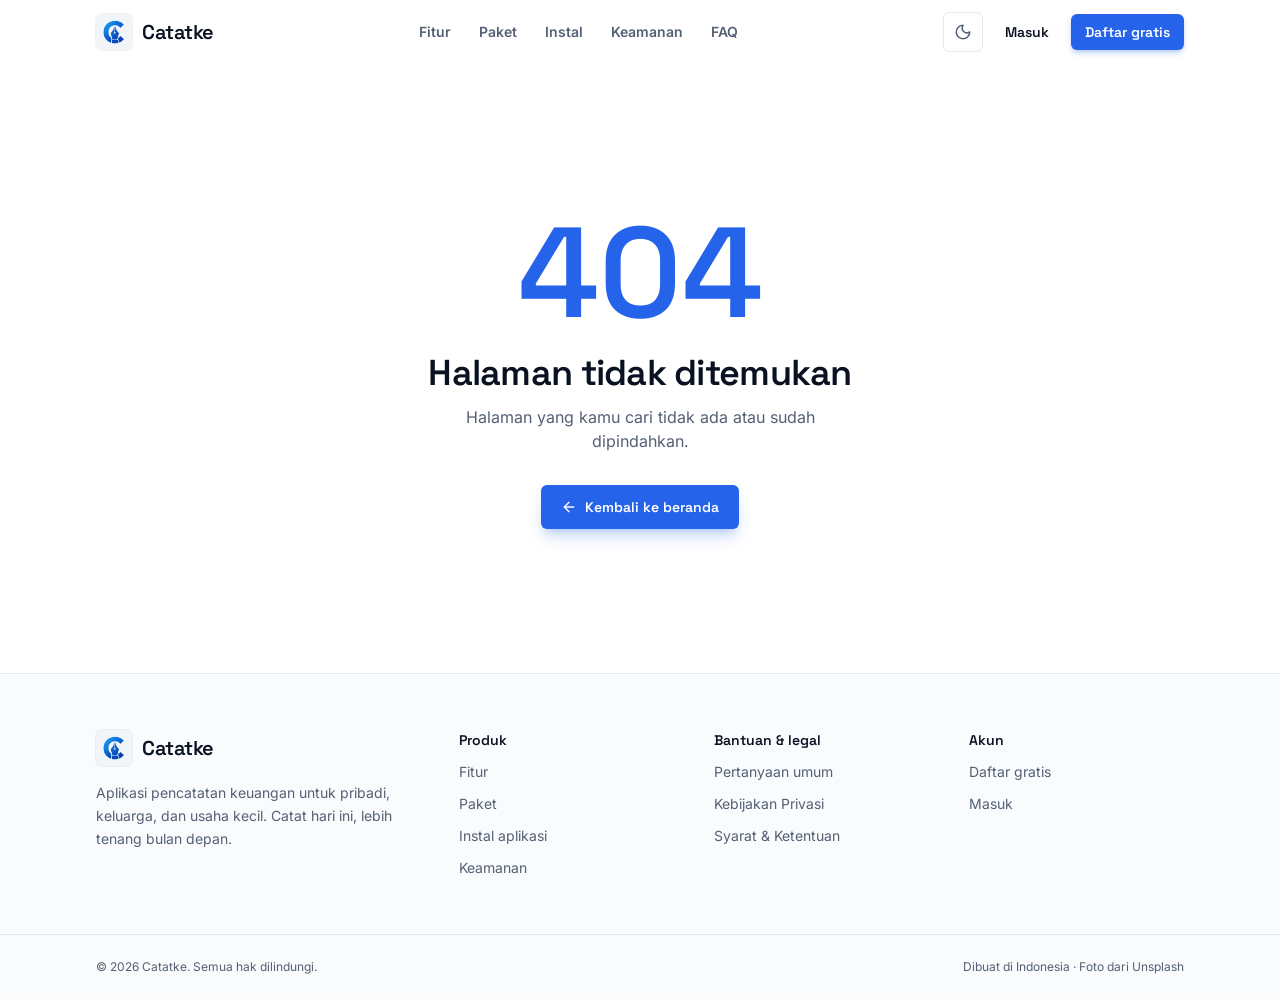
==== index.html @ 65eaf901 "update" ====
<!doctype html>
<html lang="id">
  <head>
    <meta charset="UTF-8" />
    <meta name="viewport" content="width=device-width, initial-scale=1.0" />
    <link rel="icon" type="image/png" href="/favicon.png" />
    <link rel="apple-touch-icon" href="/images/logo-512.png" />
    <!-- Tema dipasang SEBELUM paint (bukan di React) supaya tidak berkedip
         terang→gelap, dan supaya markup hasil prerender identik di semua
         tema — React tidak pernah membaca tema saat render, jadi hydrate
         tidak pernah mismatch. Ikon toggle-nya ikut lewat varian CSS `dark:`. -->
    <script>
      (function () {
        // `js` = skeleton loading gambar boleh aktif (lih. .img-load di index.css).
        document.documentElement.classList.add("js");
        try {
          var saved = localStorage.getItem("catatke-theme");
          var dark = saved ? saved === "dark" : window.matchMedia("(prefers-color-scheme: dark)").matches;
          if (dark) document.documentElement.classList.add("dark");
        } catch (e) {}
      })();
    </script>
    <meta name="theme-color" content="#2563eb" />
    <meta name="description" content="Catatke — aplikasi catat keuangan gratis untuk pribadi, keluarga, dan usaha kecil. Catat pemasukan &amp; pengeluaran, scan struk, atur anggaran rutin, hutang, piutang, aset, dan target finansial." />
    <link rel="canonical" href="https://catatke.com/" />
    <meta property="og:type" content="website" />
    <meta property="og:site_name" content="Catatke" />
    <meta property="og:locale" content="id_ID" />
    <meta property="og:title" content="Catatke — Catat keuangan, tenang setiap bulan" />
    <meta property="og:description" content="Catatke — aplikasi catat keuangan gratis untuk pribadi, keluarga, dan usaha kecil. Catat pemasukan &amp; pengeluaran, scan struk, atur anggaran rutin, hutang, piutang, aset, dan target finansial." />
    <meta property="og:url" content="https://catatke.com/" />
    <meta property="og:image" content="https://catatke.com/images/screens/10dashboard.png" />
    <meta name="twitter:card" content="summary_large_image" />
    <title>Catatke — Catat keuangan, tenang setiap bulan</title>
    <script type="application/ld+json">
      {
        "@context": "https://schema.org",
        "@type": "SoftwareApplication",
        "name": "Catatke",
        "applicationCategory": "FinanceApplication",
        "operatingSystem": "Web",
        "url": "https://catatke.com/",
        "description": "Aplikasi pencatatan keuangan pribadi, keluarga, dan usaha kecil.",
        "offers": { "@type": "Offer", "price": "0", "priceCurrency": "IDR" }
      }
    </script>
    <script type="module" crossorigin src="/assets/index-CdVp4Wmq.js"></script>
    <link rel="stylesheet" crossorigin href="/assets/index-DDyzXg08.css">
  </head>
  <body>
    <div id="root"><link rel="preload" as="image" href="/images/logo.png"/><link rel="preload" as="image" href="/images/screens/10dashboard.png" fetchPriority="high"/><div class="flex min-h-dvh flex-col"><header class="sticky top-0 z-50 border-b transition-colors duration-300 border-transparent bg-transparent"><div class="mx-auto w-full max-w-6xl px-4 sm:px-6 lg:px-8 flex h-16 items-center justify-between gap-4"><a class="flex items-center gap-2.5" aria-label="Catatke — beranda" href="/" data-discover="true"><span class="flex size-9 items-center justify-center rounded-md bg-slate-100 ring-1 ring-black/5 dark:bg-white/10 dark:ring-white/10"><img src="/images/logo.png" alt="" width="192" height="192" class="size-6.5"/></span><span class="font-display text-xl font-semibold tracking-tight text-foreground">Catatke</span></a><nav class="hidden items-center gap-1 md:flex" aria-label="Navigasi utama"><a class="rounded-lg px-3 py-2 text-sm font-semibold transition-colors text-muted-foreground hover:text-foreground" href="/fitur" data-discover="true">Fitur</a><a class="rounded-lg px-3 py-2 text-sm font-semibold transition-colors text-muted-foreground hover:text-foreground" href="/paket" data-discover="true">Paket</a><a class="rounded-lg px-3 py-2 text-sm font-semibold transition-colors text-muted-foreground hover:text-foreground" href="/instal" data-discover="true">Instal</a><a class="rounded-lg px-3 py-2 text-sm font-semibold transition-colors text-muted-foreground hover:text-foreground" href="/keamanan" data-discover="true">Keamanan</a><a class="rounded-lg px-3 py-2 text-sm font-semibold transition-colors text-muted-foreground hover:text-foreground" href="/faq" data-discover="true">FAQ</a></nav><div class="flex items-center gap-2"><button type="button" aria-label="Ganti tema terang/gelap" class="flex size-10 items-center justify-center rounded-md border border-border bg-card text-muted-foreground transition-colors hover:text-foreground"><svg xmlns="http://www.w3.org/2000/svg" width="24" height="24" viewBox="0 0 24 24" fill="none" stroke="currentColor" stroke-width="2" stroke-linecap="round" stroke-linejoin="round" class="lucide lucide-moon size-4.5 dark:hidden" aria-hidden="true"><path d="M20.985 12.486a9 9 0 1 1-9.473-9.472c.405-.022.617.46.402.803a6 6 0 0 0 8.268 8.268c.344-.215.825-.004.803.401"></path></svg><svg xmlns="http://www.w3.org/2000/svg" width="24" height="24" viewBox="0 0 24 24" fill="none" stroke="currentColor" stroke-width="2" stroke-linecap="round" stroke-linejoin="round" class="lucide lucide-sun hidden size-4.5 dark:block" aria-hidden="true"><circle cx="12" cy="12" r="4"></circle><path d="M12 2v2"></path><path d="M12 20v2"></path><path d="m4.93 4.93 1.41 1.41"></path><path d="m17.66 17.66 1.41 1.41"></path><path d="M2 12h2"></path><path d="M20 12h2"></path><path d="m6.34 17.66-1.41 1.41"></path><path d="m19.07 4.93-1.41 1.41"></path></svg></button><a href="https://app.catatke.com/login" class="items-center justify-center gap-2 whitespace-nowrap rounded-md font-display font-semibold transition-all focus-visible:outline-2 focus-visible:outline-offset-2 focus-visible:outline-primary text-foreground hover:bg-muted h-9 px-3.5 text-sm hidden sm:inline-flex">Masuk</a><a href="https://app.catatke.com/register" class="items-center justify-center gap-2 whitespace-nowrap rounded-md font-display font-semibold transition-all focus-visible:outline-2 focus-visible:outline-offset-2 focus-visible:outline-primary bg-primary text-primary-foreground shadow-primary/25 hover:-translate-y-0.5 hover:bg-primary-strong hover:shadow-xl hover:shadow-primary/30 dark:hover:bg-blue-500 h-9 px-3.5 text-sm hidden shadow-md sm:inline-flex">Daftar gratis</a><button type="button" aria-label="Buka menu" aria-expanded="false" class="flex size-10 items-center justify-center rounded-md border border-border bg-card text-foreground md:hidden"><svg xmlns="http://www.w3.org/2000/svg" width="24" height="24" viewBox="0 0 24 24" fill="none" stroke="currentColor" stroke-width="2" stroke-linecap="round" stroke-linejoin="round" class="lucide lucide-menu size-5" aria-hidden="true"><path d="M4 5h16"></path><path d="M4 12h16"></path><path d="M4 19h16"></path></svg></button></div></div></header><main class="flex-1"><div class="relative overflow-x-clip"><section class="relative -mt-16 overflow-hidden border-b border-border pt-16 hero-intro"><div aria-hidden="true" class="pointer-events-none absolute inset-y-0 right-0 hidden w-[42%] overflow-hidden border-l border-border bg-muted lg:block"><svg viewBox="0 0 400 600" preserveAspectRatio="none" fill="none" class="absolute inset-0 h-full w-full text-primary"><g stroke="currentColor" stroke-linejoin="round" stroke-linecap="round"><path d="M100 270 H70 L40 240 V120" pathLength="1000" vector-effect="non-scaling-stroke" stroke-width="1.25" opacity="0.22" class="hero-trace"></path><g class="hero-late"><path d="M100 270 H70 L40 240 V120" pathLength="1000" vector-effect="non-scaling-stroke" stroke-width="2.25" opacity="0.75" class="hero-flow" style="animation-duration:4s;animation-delay:0s"></path><path d="M40 120 h0.01" vector-effect="non-scaling-stroke" stroke-width="11" opacity="0.55"></path><path d="M40 120 h0.01" vector-effect="non-scaling-stroke" stroke-width="6" stroke="currentColor" class="text-muted"></path></g></g><g stroke="currentColor" stroke-linejoin="round" stroke-linecap="round"><path d="M150 260 V190 L120 160 V60" pathLength="1000" vector-effect="non-scaling-stroke" stroke-width="1.25" opacity="0.22" class="hero-trace"></path><g class="hero-late"><path d="M150 260 V190 L120 160 V60" pathLength="1000" vector-effect="non-scaling-stroke" stroke-width="2.25" opacity="0.75" class="hero-flow" style="animation-duration:4.8s;animation-delay:-1.7s"></path><path d="M120 60 h0.01" vector-effect="non-scaling-stroke" stroke-width="11" opacity="0.55"></path><path d="M120 60 h0.01" vector-effect="non-scaling-stroke" stroke-width="6" stroke="currentColor" class="text-muted"></path></g></g><g stroke="currentColor" stroke-linejoin="round" stroke-linecap="round"><path d="M180 250 V150 L160 130 V-10" pathLength="1000" vector-effect="non-scaling-stroke" stroke-width="1.25" opacity="0.22" class="hero-trace"></path><g class="hero-late"><path d="M180 250 V150 L160 130 V-10" pathLength="1000" vector-effect="non-scaling-stroke" stroke-width="2.25" opacity="0.75" class="hero-flow" style="animation-duration:5.6s;animation-delay:-3.4s"></path></g></g><g stroke="currentColor" stroke-linejoin="round" stroke-linecap="round"><path d="M200 250 V110" pathLength="1000" vector-effect="non-scaling-stroke" stroke-width="1.25" opacity="0.22" class="hero-trace"></path><g class="hero-late"><path d="M200 250 V110" pathLength="1000" vector-effect="non-scaling-stroke" stroke-width="2.25" opacity="0.75" class="hero-flow" style="animation-duration:6.4s;animation-delay:-5.1s"></path><path d="M200 110 h0.01" vector-effect="non-scaling-stroke" stroke-width="11" opacity="0.55"></path><path d="M200 110 h0.01" vector-effect="non-scaling-stroke" stroke-width="6" stroke="currentColor" class="text-muted"></path></g></g><g stroke="currentColor" stroke-linejoin="round" stroke-linecap="round"><path d="M210 250 V170 L240 140 V80 L260 60 V-10" pathLength="1000" vector-effect="non-scaling-stroke" stroke-width="1.25" opacity="0.22" class="hero-trace"></path><g class="hero-late"><path d="M210 250 V170 L240 140 V80 L260 60 V-10" pathLength="1000" vector-effect="non-scaling-stroke" stroke-width="2.25" opacity="0.75" class="hero-flow" style="animation-duration:7.2s;animation-delay:-0.7999999999999998s"></path></g></g><g stroke="currentColor" stroke-linejoin="round" stroke-linecap="round"><path d="M250 260 V200 L290 160 V100" pathLength="1000" vector-effect="non-scaling-stroke" stroke-width="1.25" opacity="0.22" class="hero-trace"></path><g class="hero-late"><path d="M250 260 V200 L290 160 V100" pathLength="1000" vector-effect="non-scaling-stroke" stroke-width="2.25" opacity="0.75" class="hero-flow" style="animation-duration:4s;animation-delay:-2.5s"></path><path d="M290 100 h0.01" vector-effect="non-scaling-stroke" stroke-width="11" opacity="0.55"></path><path d="M290 100 h0.01" vector-effect="non-scaling-stroke" stroke-width="6" stroke="currentColor" class="text-muted"></path></g></g><g stroke="currentColor" stroke-linejoin="round" stroke-linecap="round"><path d="M300 270 H330 L360 240 V150 L380 130 V40" pathLength="1000" vector-effect="non-scaling-stroke" stroke-width="1.25" opacity="0.22" class="hero-trace"></path><g class="hero-late"><path d="M300 270 H330 L360 240 V150 L380 130 V40" pathLength="1000" vector-effect="non-scaling-stroke" stroke-width="2.25" opacity="0.75" class="hero-flow" style="animation-duration:4.8s;animation-delay:-4.199999999999999s"></path><path d="M380 40 h0.01" vector-effect="non-scaling-stroke" stroke-width="11" opacity="0.55"></path><path d="M380 40 h0.01" vector-effect="non-scaling-stroke" stroke-width="6" stroke="currentColor" class="text-muted"></path></g></g><g stroke="currentColor" stroke-linejoin="round" stroke-linecap="round"><path d="M120 285 H20" pathLength="1000" vector-effect="non-scaling-stroke" stroke-width="1.25" opacity="0.22" class="hero-trace"></path><g class="hero-late"><path d="M120 285 H20" pathLength="1000" vector-effect="non-scaling-stroke" stroke-width="2.25" opacity="0.75" class="hero-flow" style="animation-duration:5.6s;animation-delay:-5.9s"></path><path d="M20 285 h0.01" vector-effect="non-scaling-stroke" stroke-width="11" opacity="0.55"></path><path d="M20 285 h0.01" vector-effect="non-scaling-stroke" stroke-width="6" stroke="currentColor" class="text-muted"></path></g></g><g stroke="currentColor" stroke-linejoin="round" stroke-linecap="round"><path d="M120 300 H60 L40 320 H-10" pathLength="1000" vector-effect="non-scaling-stroke" stroke-width="1.25" opacity="0.22" class="hero-trace"></path><g class="hero-late"><path d="M120 300 H60 L40 320 H-10" pathLength="1000" vector-effect="non-scaling-stroke" stroke-width="2.25" opacity="0.75" class="hero-flow" style="animation-duration:6.4s;animation-delay:-1.5999999999999996s"></path></g></g><g stroke="currentColor" stroke-linejoin="round" stroke-linecap="round"><path d="M120 330 H90 L60 360 V420" pathLength="1000" vector-effect="non-scaling-stroke" stroke-width="1.25" opacity="0.22" class="hero-trace"></path><g class="hero-late"><path d="M120 330 H90 L60 360 V420" pathLength="1000" vector-effect="non-scaling-stroke" stroke-width="2.25" opacity="0.75" class="hero-flow" style="animation-duration:7.2s;animation-delay:-3.299999999999999s"></path><path d="M60 420 h0.01" vector-effect="non-scaling-stroke" stroke-width="11" opacity="0.55"></path><path d="M60 420 h0.01" vector-effect="non-scaling-stroke" stroke-width="6" stroke="currentColor" class="text-muted"></path></g></g><g stroke="currentColor" stroke-linejoin="round" stroke-linecap="round"><path d="M280 285 H380" pathLength="1000" vector-effect="non-scaling-stroke" stroke-width="1.25" opacity="0.22" class="hero-trace"></path><g class="hero-late"><path d="M280 285 H380" pathLength="1000" vector-effect="non-scaling-stroke" stroke-width="2.25" opacity="0.75" class="hero-flow" style="animation-duration:4s;animation-delay:-5s"></path><path d="M380 285 h0.01" vector-effect="non-scaling-stroke" stroke-width="11" opacity="0.55"></path><path d="M380 285 h0.01" vector-effect="non-scaling-stroke" stroke-width="6" stroke="currentColor" class="text-muted"></path></g></g><g stroke="currentColor" stroke-linejoin="round" stroke-linecap="round"><path d="M280 300 H340 L360 320 H410" pathLength="1000" vector-effect="non-scaling-stroke" stroke-width="1.25" opacity="0.22" class="hero-trace"></path><g class="hero-late"><path d="M280 300 H340 L360 320 H410" pathLength="1000" vector-effect="non-scaling-stroke" stroke-width="2.25" opacity="0.75" class="hero-flow" style="animation-duration:4.8s;animation-delay:-0.6999999999999993s"></path></g></g><g stroke="currentColor" stroke-linejoin="round" stroke-linecap="round"><path d="M150 340 V410 L120 440 V540" pathLength="1000" vector-effect="non-scaling-stroke" stroke-width="1.25" opacity="0.22" class="hero-trace"></path><g class="hero-late"><path d="M150 340 V410 L120 440 V540" pathLength="1000" vector-effect="non-scaling-stroke" stroke-width="2.25" opacity="0.75" class="hero-flow" style="animation-duration:5.6s;animation-delay:-2.3999999999999986s"></path><path d="M120 540 h0.01" vector-effect="non-scaling-stroke" stroke-width="11" opacity="0.55"></path><path d="M120 540 h0.01" vector-effect="non-scaling-stroke" stroke-width="6" stroke="currentColor" class="text-muted"></path></g></g><g stroke="currentColor" stroke-linejoin="round" stroke-linecap="round"><path d="M180 350 V450 L160 470 V610" pathLength="1000" vector-effect="non-scaling-stroke" stroke-width="1.25" opacity="0.22" class="hero-trace"></path><g class="hero-late"><path d="M180 350 V450 L160 470 V610" pathLength="1000" vector-effect="non-scaling-stroke" stroke-width="2.25" opacity="0.75" class="hero-flow" style="animation-duration:6.4s;animation-delay:-4.099999999999998s"></path></g></g><g stroke="currentColor" stroke-linejoin="round" stroke-linecap="round"><path d="M200 350 V490" pathLength="1000" vector-effect="non-scaling-stroke" stroke-width="1.25" opacity="0.22" class="hero-trace"></path><g class="hero-late"><path d="M200 350 V490" pathLength="1000" vector-effect="non-scaling-stroke" stroke-width="2.25" opacity="0.75" class="hero-flow" style="animation-duration:7.2s;animation-delay:-5.800000000000001s"></path><path d="M200 490 h0.01" vector-effect="non-scaling-stroke" stroke-width="11" opacity="0.55"></path><path d="M200 490 h0.01" vector-effect="non-scaling-stroke" stroke-width="6" stroke="currentColor" class="text-muted"></path></g></g><g stroke="currentColor" stroke-linejoin="round" stroke-linecap="round"><path d="M210 350 V430 L240 460 V520 L260 540 V570" pathLength="1000" vector-effect="non-scaling-stroke" stroke-width="1.25" opacity="0.22" class="hero-trace"></path><g class="hero-late"><path d="M210 350 V430 L240 460 V520 L260 540 V570" pathLength="1000" vector-effect="non-scaling-stroke" stroke-width="2.25" opacity="0.75" class="hero-flow" style="animation-duration:4s;animation-delay:-1.5s"></path><path d="M260 570 h0.01" vector-effect="non-scaling-stroke" stroke-width="11" opacity="0.55"></path><path d="M260 570 h0.01" vector-effect="non-scaling-stroke" stroke-width="6" stroke="currentColor" class="text-muted"></path></g></g><g stroke="currentColor" stroke-linejoin="round" stroke-linecap="round"><path d="M250 340 V400 L290 440 V500" pathLength="1000" vector-effect="non-scaling-stroke" stroke-width="1.25" opacity="0.22" class="hero-trace"></path><g class="hero-late"><path d="M250 340 V400 L290 440 V500" pathLength="1000" vector-effect="non-scaling-stroke" stroke-width="2.25" opacity="0.75" class="hero-flow" style="animation-duration:4.8s;animation-delay:-3.1999999999999993s"></path><path d="M290 500 h0.01" vector-effect="non-scaling-stroke" stroke-width="11" opacity="0.55"></path><path d="M290 500 h0.01" vector-effect="non-scaling-stroke" stroke-width="6" stroke="currentColor" class="text-muted"></path></g></g><g stroke="currentColor" stroke-linejoin="round" stroke-linecap="round"><path d="M300 330 H330 L360 360 V450 L380 470 V560" pathLength="1000" vector-effect="non-scaling-stroke" stroke-width="1.25" opacity="0.22" class="hero-trace"></path><g class="hero-late"><path d="M300 330 H330 L360 360 V450 L380 470 V560" pathLength="1000" vector-effect="non-scaling-stroke" stroke-width="2.25" opacity="0.75" class="hero-flow" style="animation-duration:5.6s;animation-delay:-4.899999999999999s"></path><path d="M380 560 h0.01" vector-effect="non-scaling-stroke" stroke-width="11" opacity="0.55"></path><path d="M380 560 h0.01" vector-effect="non-scaling-stroke" stroke-width="6" stroke="currentColor" class="text-muted"></path></g></g></svg><div class="absolute inset-0 flex items-center justify-center"><img src="/images/logo.png" alt="" width="192" height="192" class="hero-intro-logo size-28"/></div></div><div class="mx-auto w-full max-w-6xl px-4 sm:px-6 lg:px-8 relative grid items-center gap-14 pt-12 pb-16 sm:pt-16 lg:grid-cols-[minmax(0,1fr)_minmax(0,1.1fr)] lg:gap-12 lg:pt-24 lg:pb-28"><div class="flex flex-col"><p class="flex items-center gap-3 text-sm font-semibold text-muted-foreground"><span class="h-px w-8 bg-primary"></span>Aplikasi pencatatan keuangan</p><h1 class="mt-6 text-[2.6rem] leading-[1.02] font-semibold tracking-[-0.035em] text-foreground sm:text-6xl lg:text-[4.1rem]">Keuangan rapi,<br/><span class="text-primary">mulai dari satu catatan.</span></h1><p class="mt-6 max-w-lg text-lg leading-relaxed text-muted-foreground">Pemasukan, pengeluaran, tagihan bulanan, hutang-piutang, sampai aset. Semua tercatat di satu tempat, bisa dipakai sendiri atau bersama keluarga.</p><div class="mt-9 flex flex-col gap-4 sm:flex-row sm:items-center sm:gap-6"><a href="https://app.catatke.com/register" class="inline-flex items-center justify-center gap-2 whitespace-nowrap rounded-md font-display font-semibold transition-all focus-visible:outline-2 focus-visible:outline-offset-2 focus-visible:outline-primary bg-primary text-primary-foreground shadow-primary/25 hover:-translate-y-0.5 hover:bg-primary-strong hover:shadow-xl hover:shadow-primary/30 dark:hover:bg-blue-500 h-13 px-6 text-base shadow-md">Daftar gratis <svg xmlns="http://www.w3.org/2000/svg" width="24" height="24" viewBox="0 0 24 24" fill="none" stroke="currentColor" stroke-width="2" stroke-linecap="round" stroke-linejoin="round" class="lucide lucide-arrow-right size-4.5" aria-hidden="true"><path d="M5 12h14"></path><path d="m12 5 7 7-7 7"></path></svg></a><a href="https://app.catatke.com/login" class="group inline-flex items-center gap-1.5 text-sm font-semibold text-foreground hover:text-primary">Sudah punya akun? Masuk<svg xmlns="http://www.w3.org/2000/svg" width="24" height="24" viewBox="0 0 24 24" fill="none" stroke="currentColor" stroke-width="2" stroke-linecap="round" stroke-linejoin="round" class="lucide lucide-arrow-right size-4 transition-transform group-hover:translate-x-0.5" aria-hidden="true"><path d="M5 12h14"></path><path d="m12 5 7 7-7 7"></path></svg></a></div><p class="mt-4 text-sm text-muted-foreground">Paket Free gratis selamanya. Tidak perlu kartu kredit.</p><dl class="mt-12 grid grid-cols-3 border-t border-border pt-6"><div class="flex flex-col gap-1.5 pr-3"><dt class="flex items-center gap-2 text-sm font-bold text-foreground"><svg xmlns="http://www.w3.org/2000/svg" width="24" height="24" viewBox="0 0 24 24" fill="none" stroke="currentColor" stroke-width="2" stroke-linecap="round" stroke-linejoin="round" class="lucide lucide-scan-line size-4 shrink-0 text-primary" aria-hidden="true"><path d="M3 7V5a2 2 0 0 1 2-2h2"></path><path d="M17 3h2a2 2 0 0 1 2 2v2"></path><path d="M21 17v2a2 2 0 0 1-2 2h-2"></path><path d="M7 21H5a2 2 0 0 1-2-2v-2"></path><path d="M7 12h10"></path></svg><span class="min-w-0">Scan struk</span></dt><dd class="text-xs leading-snug text-muted-foreground sm:text-[13px]">Foto, lalu tersimpan</dd></div><div class="flex flex-col gap-1.5 pr-3 border-l border-border pl-4"><dt class="flex items-center gap-2 text-sm font-bold text-foreground"><svg xmlns="http://www.w3.org/2000/svg" width="24" height="24" viewBox="0 0 24 24" fill="none" stroke="currentColor" stroke-width="2" stroke-linecap="round" stroke-linejoin="round" class="lucide lucide-calendar-clock size-4 shrink-0 text-primary" aria-hidden="true"><path d="M16 14v2.2l1.6 1"></path><path d="M16 2v3"></path><path d="M21 7.338V5a2 2 0 00-2-2H5a2 2 0 00-2 2v14a2 2 0 002 2h2.338"></path><path d="M3 9h5.859"></path><path d="M8 2v3"></path><circle cx="16" cy="16" r="6"></circle></svg><span class="min-w-0">Tagihan rutin</span></dt><dd class="text-xs leading-snug text-muted-foreground sm:text-[13px]">Diingatkan tiap bulan</dd></div><div class="flex flex-col gap-1.5 pr-3 border-l border-border pl-4"><dt class="flex items-center gap-2 text-sm font-bold text-foreground"><svg xmlns="http://www.w3.org/2000/svg" width="24" height="24" viewBox="0 0 24 24" fill="none" stroke="currentColor" stroke-width="2" stroke-linecap="round" stroke-linejoin="round" class="lucide lucide-users size-4 shrink-0 text-primary" aria-hidden="true"><path d="M16 21v-2a4 4 0 0 0-4-4H6a4 4 0 0 0-4 4v2"></path><path d="M16 3.128a4 4 0 0 1 0 7.744"></path><path d="M22 21v-2a4 4 0 0 0-3-3.87"></path><circle cx="9" cy="7" r="4"></circle></svg><span class="min-w-0">Workspace bersama</span></dt><dd class="text-xs leading-snug text-muted-foreground sm:text-[13px]">Keluarga atau tim usaha</dd></div></dl></div><div class="relative"><div aria-hidden="true" class="pointer-events-none absolute inset-0 z-10 flex items-center justify-center lg:hidden"><img src="/images/logo.png" alt="" width="192" height="192" class="hero-intro-logo size-24"/></div><div data-screen-from="true" class="hero-shot lg:w-[135%]"><div><div class="relative dark:hidden"><div aria-hidden="true" class="pointer-events-none absolute inset-0"><div class="absolute inset-x-[1.6%] inset-y-[2.8%] overflow-hidden rounded-md sm:rounded-lg"><div class="flex h-full flex-col bg-card"><div class="flex h-[6%] items-center gap-1.5 border-b border-border px-3"><span class="size-2 rounded-full bg-rose-400/60"></span><span class="size-2 rounded-full bg-amber-400/60"></span><span class="size-2 rounded-full bg-emerald-400/60"></span><span class="skel ml-4 h-2 w-1/4"></span></div><div class="flex flex-1"><div class="hidden w-[16%] flex-col gap-3 border-r border-border p-3 sm:flex"><span class="skel h-3 w-3/4"></span><span class="skel h-2 w-full"></span><span class="skel h-2 w-full"></span><span class="skel h-2 w-full"></span><span class="skel h-2 w-full"></span><span class="skel h-2 w-full"></span><span class="skel h-2 w-full"></span><span class="skel h-2 w-full"></span></div><div class="flex flex-1 flex-col gap-3 p-3 sm:gap-4 sm:p-5"><span class="skel h-3 w-1/3 sm:h-4"></span><span class="skel h-2 w-1/2"></span><div class="grid flex-1 grid-cols-3 gap-2 sm:gap-3"><div class="skel col-span-2 rounded-md!"></div><div class="skel rounded-md!"></div><div class="skel rounded-md!"></div><div class="skel col-span-2 rounded-md!"></div></div></div></div></div></div></div><img width="1918" height="1074" alt="Dashboard Catatke: ringkasan kekayaan bersih, tren, dan hal yang perlu diperhatikan" decoding="async" src="/images/screens/10dashboard.png" loading="eager" fetchPriority="high" class="relative block h-auto w-full"/></div><div class="relative hidden dark:block"><div aria-hidden="true" class="pointer-events-none absolute inset-0"><div class="absolute inset-x-[1.6%] inset-y-[2.8%] overflow-hidden rounded-md sm:rounded-lg"><div class="flex h-full flex-col bg-card"><div class="flex h-[6%] items-center gap-1.5 border-b border-border px-3"><span class="size-2 rounded-full bg-rose-400/60"></span><span class="size-2 rounded-full bg-amber-400/60"></span><span class="size-2 rounded-full bg-emerald-400/60"></span><span class="skel ml-4 h-2 w-1/4"></span></div><div class="flex flex-1"><div class="hidden w-[16%] flex-col gap-3 border-r border-border p-3 sm:flex"><span class="skel h-3 w-3/4"></span><span class="skel h-2 w-full"></span><span class="skel h-2 w-full"></span><span class="skel h-2 w-full"></span><span class="skel h-2 w-full"></span><span class="skel h-2 w-full"></span><span class="skel h-2 w-full"></span><span class="skel h-2 w-full"></span></div><div class="flex flex-1 flex-col gap-3 p-3 sm:gap-4 sm:p-5"><span class="skel h-3 w-1/3 sm:h-4"></span><span class="skel h-2 w-1/2"></span><div class="grid flex-1 grid-cols-3 gap-2 sm:gap-3"><div class="skel col-span-2 rounded-md!"></div><div class="skel rounded-md!"></div><div class="skel rounded-md!"></div><div class="skel col-span-2 rounded-md!"></div></div></div></div></div></div></div><img width="1918" height="1074" alt="Dashboard Catatke: ringkasan kekayaan bersih, tren, dan hal yang perlu diperhatikan" decoding="async" src="/images/screens/10dashboard-dark.png" loading="lazy" class="relative block h-auto w-full"/></div></div></div><div data-phone-from="true" class="hero-shot hero-shot-phone absolute -bottom-10 -left-4 hidden w-[27%] sm:block lg:-bottom-14 lg:-left-12"><div class="drop-shadow-2xl"><div class="relative dark:hidden"><img width="1419" height="2796" alt="Form tambah transaksi Catatke di HP" loading="lazy" decoding="async" src="/images/mobile/13tambah-transaksi-portrait.png" class="img-load block h-auto w-full"/><div aria-hidden="true" class="img-skel pointer-events-none absolute inset-0"><div class="mx-auto flex h-[97%] w-[90%] translate-y-[1.5%] flex-col gap-3 rounded-[14%/7%] border-[3px] border-foreground/10 bg-card p-[8%]"><span class="skel mx-auto mb-2 h-3 w-1/3"></span><span class="skel h-3 w-2/3"></span><span class="skel h-2 w-full"></span><div class="skel mt-2 h-1/5 rounded-md!"></div><div class="skel h-1/6 rounded-md!"></div><div class="skel h-1/6 rounded-md!"></div></div></div></div><div class="relative hidden dark:block"><img width="1419" height="2796" alt="Form tambah transaksi Catatke di HP" loading="lazy" decoding="async" src="/images/mobile/13tambah-transaksi-dark-portrait.png" class="img-load block h-auto w-full"/><div aria-hidden="true" class="img-skel pointer-events-none absolute inset-0"><div class="mx-auto flex h-[97%] w-[90%] translate-y-[1.5%] flex-col gap-3 rounded-[14%/7%] border-[3px] border-foreground/10 bg-card p-[8%]"><span class="skel mx-auto mb-2 h-3 w-1/3"></span><span class="skel h-3 w-2/3"></span><span class="skel h-2 w-full"></span><div class="skel mt-2 h-1/5 rounded-md!"></div><div class="skel h-1/6 rounded-md!"></div><div class="skel h-1/6 rounded-md!"></div></div></div></div></div></div></div></div></section><section aria-label="Mitra dan sponsor" class="border-b border-border bg-muted/40"><div class="mx-auto w-full max-w-6xl px-4 sm:px-6 lg:px-8 grid items-center gap-6 py-10 lg:grid-cols-[minmax(0,17rem)_minmax(0,1fr)] lg:gap-10 lg:py-12"><div class="flex flex-col gap-2 lg:border-r lg:border-border lg:pr-10"><span class="inline-flex items-center gap-2.5 text-sm font-semibold text-primary dark:text-blue-400 [&amp;_svg]:size-4"><span aria-hidden="true" class="h-px w-8 bg-current"></span>Didukung oleh</span><p class="font-display text-lg leading-snug font-semibold text-foreground">Mitra &amp; sponsor Catatke</p><p class="text-sm leading-relaxed text-muted-foreground">Ruang ini disiapkan untuk mitra pertama kami.</p><a href="mailto:halo@catatke.com?subject=Kemitraan%20Catatke" class="group mt-1 inline-flex w-fit items-center gap-1.5 text-sm font-semibold text-foreground hover:text-primary">Jadi mitra<svg xmlns="http://www.w3.org/2000/svg" width="24" height="24" viewBox="0 0 24 24" fill="none" stroke="currentColor" stroke-width="2" stroke-linecap="round" stroke-linejoin="round" class="lucide lucide-arrow-right size-4 transition-transform group-hover:translate-x-0.5" aria-hidden="true"><path d="M5 12h14"></path><path d="m12 5 7 7-7 7"></path></svg></a></div><div class="marquee min-w-0 overflow-hidden" aria-hidden="true"><div class="marquee-track flex w-max"><ul class="flex shrink-0 gap-4 pr-4"><li class="flex h-16 w-48 shrink-0 items-center justify-center rounded-md border border-border bg-card px-5 gap-3"><span class="size-7 shrink-0 rounded-md bg-foreground/8"></span><span class="h-2.5 rounded-full bg-foreground/8 w-20"></span></li><li class="flex h-16 w-48 shrink-0 items-center justify-center rounded-md border border-border bg-card px-5 gap-3"><span class="size-7 shrink-0 rounded-md bg-foreground/8"></span><span class="h-2.5 rounded-full bg-foreground/8 w-14"></span></li><li class="flex h-16 w-48 shrink-0 items-center justify-center rounded-md border border-border bg-card px-5 gap-3"><span class="size-7 shrink-0 rounded-md bg-foreground/8"></span><span class="h-2.5 rounded-full bg-foreground/8 w-24"></span></li><li class="flex h-16 w-48 shrink-0 items-center justify-center rounded-md border border-border bg-card px-5 gap-3"><span class="size-7 shrink-0 rounded-md bg-foreground/8"></span><span class="h-2.5 rounded-full bg-foreground/8 w-16"></span></li><li class="flex h-16 w-48 shrink-0 items-center justify-center rounded-md border border-border bg-card px-5 gap-3"><span class="size-7 shrink-0 rounded-md bg-foreground/8"></span><span class="h-2.5 rounded-full bg-foreground/8 w-20"></span></li><li class="flex h-16 w-48 shrink-0 items-center justify-center rounded-md border border-border bg-card px-5 gap-3"><span class="size-7 shrink-0 rounded-md bg-foreground/8"></span><span class="h-2.5 rounded-full bg-foreground/8 w-12"></span></li><li class="flex h-16 w-48 shrink-0 items-center justify-center rounded-md border border-border bg-card px-5 gap-3"><span class="size-7 shrink-0 rounded-md bg-foreground/8"></span><span class="h-2.5 rounded-full bg-foreground/8 w-24"></span></li><li class="flex h-16 w-48 shrink-0 items-center justify-center rounded-md border border-border bg-card px-5 gap-3"><span class="size-7 shrink-0 rounded-md bg-foreground/8"></span><span class="h-2.5 rounded-full bg-foreground/8 w-16"></span></li></ul><ul aria-hidden="true" class="flex shrink-0 gap-4 pr-4"><li class="flex h-16 w-48 shrink-0 items-center justify-center rounded-md border border-border bg-card px-5 gap-3"><span class="size-7 shrink-0 rounded-md bg-foreground/8"></span><span class="h-2.5 rounded-full bg-foreground/8 w-20"></span></li><li class="flex h-16 w-48 shrink-0 items-center justify-center rounded-md border border-border bg-card px-5 gap-3"><span class="size-7 shrink-0 rounded-md bg-foreground/8"></span><span class="h-2.5 rounded-full bg-foreground/8 w-14"></span></li><li class="flex h-16 w-48 shrink-0 items-center justify-center rounded-md border border-border bg-card px-5 gap-3"><span class="size-7 shrink-0 rounded-md bg-foreground/8"></span><span class="h-2.5 rounded-full bg-foreground/8 w-24"></span></li><li class="flex h-16 w-48 shrink-0 items-center justify-center rounded-md border border-border bg-card px-5 gap-3"><span class="size-7 shrink-0 rounded-md bg-foreground/8"></span><span class="h-2.5 rounded-full bg-foreground/8 w-16"></span></li><li class="flex h-16 w-48 shrink-0 items-center justify-center rounded-md border border-border bg-card px-5 gap-3"><span class="size-7 shrink-0 rounded-md bg-foreground/8"></span><span class="h-2.5 rounded-full bg-foreground/8 w-20"></span></li><li class="flex h-16 w-48 shrink-0 items-center justify-center rounded-md border border-border bg-card px-5 gap-3"><span class="size-7 shrink-0 rounded-md bg-foreground/8"></span><span class="h-2.5 rounded-full bg-foreground/8 w-12"></span></li><li class="flex h-16 w-48 shrink-0 items-center justify-center rounded-md border border-border bg-card px-5 gap-3"><span class="size-7 shrink-0 rounded-md bg-foreground/8"></span><span class="h-2.5 rounded-full bg-foreground/8 w-24"></span></li><li class="flex h-16 w-48 shrink-0 items-center justify-center rounded-md border border-border bg-card px-5 gap-3"><span class="size-7 shrink-0 rounded-md bg-foreground/8"></span><span class="h-2.5 rounded-full bg-foreground/8 w-16"></span></li></ul></div></div></div></section><section class="relative py-20 sm:py-28"><div data-phone-stop="true" aria-hidden="true" class="pointer-events-none absolute top-16 right-[max(-1.5rem,calc(50%-41rem))] hidden aspect-[1419/2796] w-60 lg:block"></div><div class="mx-auto w-full max-w-6xl px-4 sm:px-6 lg:px-8 relative z-20"><div class="flex flex-col justify-between gap-6 lg:flex-row lg:items-end"><div class="flex flex-col gap-4 max-w-2xl items-start"><span class="inline-flex items-center gap-2.5 text-sm font-semibold text-primary dark:text-blue-400 [&amp;_svg]:size-4"><span aria-hidden="true" class="h-px w-8 bg-current"></span>Fitur</span><h2 class="font-semibold text-balance text-foreground text-3xl sm:text-4xl lg:text-[2.75rem] lg:leading-tight">Yang biasanya tercecer, sekarang di satu tempat</h2><p class="text-base leading-relaxed text-pretty text-muted-foreground sm:text-lg">Catatan di kertas, pengingat di kepala, pinjaman di chat. Catatke merapikan semuanya dalam satu aplikasi.</p></div><a class="inline-flex items-center justify-center gap-2 whitespace-nowrap rounded-md font-display font-semibold transition-all focus-visible:outline-2 focus-visible:outline-offset-2 focus-visible:outline-primary border border-border bg-card text-foreground hover:border-primary/40 hover:bg-muted h-11 px-5 text-sm w-fit shrink-0" href="/fitur" data-discover="true">Semua fitur <svg xmlns="http://www.w3.org/2000/svg" width="24" height="24" viewBox="0 0 24 24" fill="none" stroke="currentColor" stroke-width="2" stroke-linecap="round" stroke-linejoin="round" class="lucide lucide-arrow-right size-4" aria-hidden="true"><path d="M5 12h14"></path><path d="m12 5 7 7-7 7"></path></svg></a></div><div class="mt-14 grid gap-6 md:grid-cols-3"><article data-screen-end="true" class="flex flex-col overflow-hidden rounded-lg border border-border bg-card"><div class="relative overflow-hidden border-b border-border bg-muted" style="aspect-ratio:1.6"><div class="relative dark:hidden" style="position:absolute;width:151.5151515151515%;left:-37.878787878787875%;top:-24.434543558631148%"><img width="1918" height="1074" alt="Tampilan Scan struk di Catatke" loading="lazy" decoding="async" src="/images/screens/13scan-struk.png" class="img-load block h-auto w-full"/><div aria-hidden="true" class="img-skel pointer-events-none absolute inset-0"><div class="flex h-full flex-col bg-card"><div class="flex h-[6%] items-center gap-1.5 border-b border-border px-3"><span class="size-2 rounded-full bg-rose-400/60"></span><span class="size-2 rounded-full bg-amber-400/60"></span><span class="size-2 rounded-full bg-emerald-400/60"></span><span class="skel ml-4 h-2 w-1/4"></span></div><div class="flex flex-1"><div class="hidden w-[16%] flex-col gap-3 border-r border-border p-3 sm:flex"><span class="skel h-3 w-3/4"></span><span class="skel h-2 w-full"></span><span class="skel h-2 w-full"></span><span class="skel h-2 w-full"></span><span class="skel h-2 w-full"></span><span class="skel h-2 w-full"></span><span class="skel h-2 w-full"></span><span class="skel h-2 w-full"></span></div><div class="flex flex-1 flex-col gap-3 p-3 sm:gap-4 sm:p-5"><span class="skel h-3 w-1/3 sm:h-4"></span><span class="skel h-2 w-1/2"></span><div class="grid flex-1 grid-cols-3 gap-2 sm:gap-3"><div class="skel col-span-2 rounded-md!"></div><div class="skel rounded-md!"></div><div class="skel rounded-md!"></div><div class="skel col-span-2 rounded-md!"></div></div></div></div></div></div></div><div class="relative hidden dark:block" style="position:absolute;width:151.5151515151515%;left:-37.878787878787875%;top:-24.434543558631148%"><img width="1918" height="1074" alt="Tampilan Scan struk di Catatke" loading="lazy" decoding="async" src="/images/screens/13scan-struk-dark.png" class="img-load block h-auto w-full"/><div aria-hidden="true" class="img-skel pointer-events-none absolute inset-0"><div class="flex h-full flex-col bg-card"><div class="flex h-[6%] items-center gap-1.5 border-b border-border px-3"><span class="size-2 rounded-full bg-rose-400/60"></span><span class="size-2 rounded-full bg-amber-400/60"></span><span class="size-2 rounded-full bg-emerald-400/60"></span><span class="skel ml-4 h-2 w-1/4"></span></div><div class="flex flex-1"><div class="hidden w-[16%] flex-col gap-3 border-r border-border p-3 sm:flex"><span class="skel h-3 w-3/4"></span><span class="skel h-2 w-full"></span><span class="skel h-2 w-full"></span><span class="skel h-2 w-full"></span><span class="skel h-2 w-full"></span><span class="skel h-2 w-full"></span><span class="skel h-2 w-full"></span><span class="skel h-2 w-full"></span></div><div class="flex flex-1 flex-col gap-3 p-3 sm:gap-4 sm:p-5"><span class="skel h-3 w-1/3 sm:h-4"></span><span class="skel h-2 w-1/2"></span><div class="grid flex-1 grid-cols-3 gap-2 sm:gap-3"><div class="skel col-span-2 rounded-md!"></div><div class="skel rounded-md!"></div><div class="skel rounded-md!"></div><div class="skel col-span-2 rounded-md!"></div></div></div></div></div></div></div></div><div class="flex flex-col gap-2 p-6"><h3 class="flex items-center gap-2 text-lg font-semibold text-foreground"><svg xmlns="http://www.w3.org/2000/svg" width="24" height="24" viewBox="0 0 24 24" fill="none" stroke="currentColor" stroke-width="2" stroke-linecap="round" stroke-linejoin="round" class="lucide lucide-scan-line size-4.5 text-primary" aria-hidden="true"><path d="M3 7V5a2 2 0 0 1 2-2h2"></path><path d="M17 3h2a2 2 0 0 1 2 2v2"></path><path d="M21 17v2a2 2 0 0 1-2 2h-2"></path><path d="M7 21H5a2 2 0 0 1-2-2v-2"></path><path d="M7 12h10"></path></svg>Scan struk</h3><p class="text-sm leading-relaxed text-muted-foreground">Foto struk belanja, nominal dan rinciannya terbaca otomatis. Kamu tinggal memeriksa lalu menyimpan.</p></div></article><article data-screen-end="true" class="flex flex-col overflow-hidden rounded-lg border border-border bg-card"><div class="relative overflow-hidden border-b border-border bg-muted" style="aspect-ratio:1.6"><div class="relative dark:hidden" style="position:absolute;width:200%;left:-66%;top:-32.25359749739312%"><img width="1918" height="1074" alt="Tampilan Anggaran rutin di Catatke" loading="lazy" decoding="async" src="/images/screens/12anggaran-rutin.png" class="img-load block h-auto w-full"/><div aria-hidden="true" class="img-skel pointer-events-none absolute inset-0"><div class="flex h-full flex-col bg-card"><div class="flex h-[6%] items-center gap-1.5 border-b border-border px-3"><span class="size-2 rounded-full bg-rose-400/60"></span><span class="size-2 rounded-full bg-amber-400/60"></span><span class="size-2 rounded-full bg-emerald-400/60"></span><span class="skel ml-4 h-2 w-1/4"></span></div><div class="flex flex-1"><div class="hidden w-[16%] flex-col gap-3 border-r border-border p-3 sm:flex"><span class="skel h-3 w-3/4"></span><span class="skel h-2 w-full"></span><span class="skel h-2 w-full"></span><span class="skel h-2 w-full"></span><span class="skel h-2 w-full"></span><span class="skel h-2 w-full"></span><span class="skel h-2 w-full"></span><span class="skel h-2 w-full"></span></div><div class="flex flex-1 flex-col gap-3 p-3 sm:gap-4 sm:p-5"><span class="skel h-3 w-1/3 sm:h-4"></span><span class="skel h-2 w-1/2"></span><div class="grid flex-1 grid-cols-3 gap-2 sm:gap-3"><div class="skel col-span-2 rounded-md!"></div><div class="skel rounded-md!"></div><div class="skel rounded-md!"></div><div class="skel col-span-2 rounded-md!"></div></div></div></div></div></div></div><div class="relative hidden dark:block" style="position:absolute;width:200%;left:-66%;top:-32.25359749739312%"><img width="1918" height="1074" alt="Tampilan Anggaran rutin di Catatke" loading="lazy" decoding="async" src="/images/screens/12anggaran-rutin-dark.png" class="img-load block h-auto w-full"/><div aria-hidden="true" class="img-skel pointer-events-none absolute inset-0"><div class="flex h-full flex-col bg-card"><div class="flex h-[6%] items-center gap-1.5 border-b border-border px-3"><span class="size-2 rounded-full bg-rose-400/60"></span><span class="size-2 rounded-full bg-amber-400/60"></span><span class="size-2 rounded-full bg-emerald-400/60"></span><span class="skel ml-4 h-2 w-1/4"></span></div><div class="flex flex-1"><div class="hidden w-[16%] flex-col gap-3 border-r border-border p-3 sm:flex"><span class="skel h-3 w-3/4"></span><span class="skel h-2 w-full"></span><span class="skel h-2 w-full"></span><span class="skel h-2 w-full"></span><span class="skel h-2 w-full"></span><span class="skel h-2 w-full"></span><span class="skel h-2 w-full"></span><span class="skel h-2 w-full"></span></div><div class="flex flex-1 flex-col gap-3 p-3 sm:gap-4 sm:p-5"><span class="skel h-3 w-1/3 sm:h-4"></span><span class="skel h-2 w-1/2"></span><div class="grid flex-1 grid-cols-3 gap-2 sm:gap-3"><div class="skel col-span-2 rounded-md!"></div><div class="skel rounded-md!"></div><div class="skel rounded-md!"></div><div class="skel col-span-2 rounded-md!"></div></div></div></div></div></div></div></div><div class="flex flex-col gap-2 p-6"><h3 class="flex items-center gap-2 text-lg font-semibold text-foreground"><svg xmlns="http://www.w3.org/2000/svg" width="24" height="24" viewBox="0 0 24 24" fill="none" stroke="currentColor" stroke-width="2" stroke-linecap="round" stroke-linejoin="round" class="lucide lucide-calendar-clock size-4.5 text-primary" aria-hidden="true"><path d="M16 14v2.2l1.6 1"></path><path d="M16 2v3"></path><path d="M21 7.338V5a2 2 0 00-2-2H5a2 2 0 00-2 2v14a2 2 0 002 2h2.338"></path><path d="M3 9h5.859"></path><path d="M8 2v3"></path><circle cx="16" cy="16" r="6"></circle></svg>Anggaran rutin</h3><p class="text-sm leading-relaxed text-muted-foreground">Gaji, listrik, internet, cicilan. Daftarkan sekali, lalu lihat mana yang sudah dan belum dicatat bulan ini.</p></div></article><article data-screen-end="true" class="flex flex-col overflow-hidden rounded-lg border border-border bg-card"><div class="relative overflow-hidden border-b border-border bg-muted" style="aspect-ratio:1.6"><div class="relative dark:hidden" style="position:absolute;width:232.55813953488374%;left:-83.72093023255813%;top:-37.50418313650363%"><img width="1918" height="1074" alt="Tampilan Hutang &amp; piutang di Catatke" loading="lazy" decoding="async" src="/images/screens/15hutang.png" class="img-load block h-auto w-full"/><div aria-hidden="true" class="img-skel pointer-events-none absolute inset-0"><div class="flex h-full flex-col bg-card"><div class="flex h-[6%] items-center gap-1.5 border-b border-border px-3"><span class="size-2 rounded-full bg-rose-400/60"></span><span class="size-2 rounded-full bg-amber-400/60"></span><span class="size-2 rounded-full bg-emerald-400/60"></span><span class="skel ml-4 h-2 w-1/4"></span></div><div class="flex flex-1"><div class="hidden w-[16%] flex-col gap-3 border-r border-border p-3 sm:flex"><span class="skel h-3 w-3/4"></span><span class="skel h-2 w-full"></span><span class="skel h-2 w-full"></span><span class="skel h-2 w-full"></span><span class="skel h-2 w-full"></span><span class="skel h-2 w-full"></span><span class="skel h-2 w-full"></span><span class="skel h-2 w-full"></span></div><div class="flex flex-1 flex-col gap-3 p-3 sm:gap-4 sm:p-5"><span class="skel h-3 w-1/3 sm:h-4"></span><span class="skel h-2 w-1/2"></span><div class="grid flex-1 grid-cols-3 gap-2 sm:gap-3"><div class="skel col-span-2 rounded-md!"></div><div class="skel rounded-md!"></div><div class="skel rounded-md!"></div><div class="skel col-span-2 rounded-md!"></div></div></div></div></div></div></div><div class="relative hidden dark:block" style="position:absolute;width:232.55813953488374%;left:-83.72093023255813%;top:-37.50418313650363%"><img width="1918" height="1074" alt="Tampilan Hutang &amp; piutang di Catatke" loading="lazy" decoding="async" src="/images/screens/15hutang-dark.png" class="img-load block h-auto w-full"/><div aria-hidden="true" class="img-skel pointer-events-none absolute inset-0"><div class="flex h-full flex-col bg-card"><div class="flex h-[6%] items-center gap-1.5 border-b border-border px-3"><span class="size-2 rounded-full bg-rose-400/60"></span><span class="size-2 rounded-full bg-amber-400/60"></span><span class="size-2 rounded-full bg-emerald-400/60"></span><span class="skel ml-4 h-2 w-1/4"></span></div><div class="flex flex-1"><div class="hidden w-[16%] flex-col gap-3 border-r border-border p-3 sm:flex"><span class="skel h-3 w-3/4"></span><span class="skel h-2 w-full"></span><span class="skel h-2 w-full"></span><span class="skel h-2 w-full"></span><span class="skel h-2 w-full"></span><span class="skel h-2 w-full"></span><span class="skel h-2 w-full"></span><span class="skel h-2 w-full"></span></div><div class="flex flex-1 flex-col gap-3 p-3 sm:gap-4 sm:p-5"><span class="skel h-3 w-1/3 sm:h-4"></span><span class="skel h-2 w-1/2"></span><div class="grid flex-1 grid-cols-3 gap-2 sm:gap-3"><div class="skel col-span-2 rounded-md!"></div><div class="skel rounded-md!"></div><div class="skel rounded-md!"></div><div class="skel col-span-2 rounded-md!"></div></div></div></div></div></div></div></div><div class="flex flex-col gap-2 p-6"><h3 class="flex items-center gap-2 text-lg font-semibold text-foreground"><svg xmlns="http://www.w3.org/2000/svg" width="24" height="24" viewBox="0 0 24 24" fill="none" stroke="currentColor" stroke-width="2" stroke-linecap="round" stroke-linejoin="round" class="lucide lucide-wallet size-4.5 text-primary" aria-hidden="true"><path d="M19 7V4a1 1 0 0 0-1-1H5a2 2 0 0 0 0 4h15a1 1 0 0 1 1 1v4h-3a2 2 0 0 0 0 4h3a1 1 0 0 0 1-1v-2a1 1 0 0 0-1-1"></path><path d="M3 5v14a2 2 0 0 0 2 2h15a1 1 0 0 0 1-1v-4"></path></svg>Hutang &amp; piutang</h3><p class="text-sm leading-relaxed text-muted-foreground">Pinjaman lengkap dengan tenggat, riwayat pembayaran, dan sisa yang belum lunas.</p></div></article></div><dl class="mt-12 grid gap-x-8 gap-y-8 sm:grid-cols-2 lg:grid-cols-4"><div class="flex flex-col gap-2 border-t border-border pt-5"><dt class="flex items-center gap-2 font-display font-semibold text-foreground"><svg xmlns="http://www.w3.org/2000/svg" width="24" height="24" viewBox="0 0 24 24" fill="none" stroke="currentColor" stroke-width="2" stroke-linecap="round" stroke-linejoin="round" class="lucide lucide-target size-4 text-primary" aria-hidden="true"><circle cx="12" cy="12" r="10"></circle><circle cx="12" cy="12" r="6"></circle><circle cx="12" cy="12" r="2"></circle></svg>Target finansial</dt><dd class="text-sm leading-relaxed text-muted-foreground">Dana darurat, liburan, DP rumah. Pantau progresnya sampai tercapai.</dd></div><div class="flex flex-col gap-2 border-t border-border pt-5"><dt class="flex items-center gap-2 font-display font-semibold text-foreground"><svg xmlns="http://www.w3.org/2000/svg" width="24" height="24" viewBox="0 0 24 24" fill="none" stroke="currentColor" stroke-width="2" stroke-linecap="round" stroke-linejoin="round" class="lucide lucide-gem size-4 text-primary" aria-hidden="true"><path d="M10.5 3 8 9l4 13 4-13-2.5-6"></path><path d="M17 3a2 2 0 0 1 1.6.8l3 4a2 2 0 0 1 .013 2.382l-7.99 10.986a2 2 0 0 1-3.247 0l-7.99-10.986A2 2 0 0 1 2.4 7.8l2.998-3.997A2 2 0 0 1 7 3z"></path><path d="M2 9h20"></path></svg>Aset</dt><dd class="text-sm leading-relaxed text-muted-foreground">Saham, reksadana, emas, properti. Nilainya ikut dihitung ke kekayaan bersih.</dd></div><div class="flex flex-col gap-2 border-t border-border pt-5"><dt class="flex items-center gap-2 font-display font-semibold text-foreground"><svg xmlns="http://www.w3.org/2000/svg" width="24" height="24" viewBox="0 0 24 24" fill="none" stroke="currentColor" stroke-width="2" stroke-linecap="round" stroke-linejoin="round" class="lucide lucide-chart-line lucide-line-chart size-4 text-primary" aria-hidden="true"><path d="M3 3v16a2 2 0 0 0 2 2h16"></path><path d="m19 9-5 5-4-4-3 3"></path></svg>Laporan</dt><dd class="text-sm leading-relaxed text-muted-foreground">Pemasukan dan pengeluaran per periode dan per kategori.</dd></div><div class="flex flex-col gap-2 border-t border-border pt-5"><dt class="flex items-center gap-2 font-display font-semibold text-foreground"><svg xmlns="http://www.w3.org/2000/svg" width="24" height="24" viewBox="0 0 24 24" fill="none" stroke="currentColor" stroke-width="2" stroke-linecap="round" stroke-linejoin="round" class="lucide lucide-sparkles lucide-stars size-4 text-primary" aria-hidden="true"><path d="M11.017 2.814a1 1 0 0 1 1.966 0l1.051 5.558a2 2 0 0 0 1.594 1.594l5.558 1.051a1 1 0 0 1 0 1.966l-5.558 1.051a2 2 0 0 0-1.594 1.594l-1.051 5.558a1 1 0 0 1-1.966 0l-1.051-5.558a2 2 0 0 0-1.594-1.594l-5.558-1.051a1 1 0 0 1 0-1.966l5.558-1.051a2 2 0 0 0 1.594-1.594z"></path><path d="M20 2v4"></path><path d="M22 4h-4"></path><circle cx="4" cy="20" r="2"></circle></svg>Asisten Keuangan</dt><dd class="text-sm leading-relaxed text-muted-foreground">Tanya soal catatanmu dengan bahasa sehari-hari. Paket Pro &amp; Max.</dd></div></dl></div></section><section class="relative py-20 sm:py-28 border-y border-border bg-muted/50"><div data-phone-stop="true" aria-hidden="true" class="pointer-events-none absolute top-14 right-[max(4rem,calc(50%-30rem))] hidden aspect-[1419/2796] w-60 lg:block"></div><div class="mx-auto w-full max-w-6xl px-4 sm:px-6 lg:px-8 relative z-20"><div class="flex flex-col gap-4 max-w-2xl items-start"><span class="inline-flex items-center gap-2.5 text-sm font-semibold text-primary dark:text-blue-400 [&amp;_svg]:size-4"><span aria-hidden="true" class="h-px w-8 bg-current"></span>Tampilan aplikasi</span><h2 class="font-semibold text-balance text-foreground text-3xl sm:text-4xl lg:text-[2.75rem] lg:leading-tight">Lihat sendiri sebelum mendaftar</h2><p class="text-base leading-relaxed text-pretty text-muted-foreground sm:text-lg">Screenshot asli dari aplikasi Catatke. Pilih halaman untuk melihatnya.</p></div><div class="mt-12 grid gap-8 lg:grid-cols-[minmax(0,0.75fr)_minmax(0,2fr)] lg:gap-10"><div role="tablist" aria-label="Pilih halaman aplikasi" aria-orientation="vertical" class="flex flex-col"><button type="button" role="tab" aria-selected="true" class="border-l-2 py-3.5 pl-5 text-left transition-colors border-primary"><span class="block font-display text-base font-semibold text-foreground">Dashboard</span><span class="mt-1.5 block text-sm leading-relaxed text-muted-foreground">Saldo dompet, nilai aset, piutang, dan hutang dirangkum jadi satu angka kekayaan bersih, plus tren dan hal yang perlu perhatianmu.</span></button><button type="button" role="tab" aria-selected="false" class="border-l-2 py-3.5 pl-5 text-left transition-colors border-border hover:border-foreground/30"><span class="block font-display text-base font-semibold text-muted-foreground">Transaksi</span></button><button type="button" role="tab" aria-selected="false" class="border-l-2 py-3.5 pl-5 text-left transition-colors border-border hover:border-foreground/30"><span class="block font-display text-base font-semibold text-muted-foreground">Anggaran rutin</span></button><button type="button" role="tab" aria-selected="false" class="border-l-2 py-3.5 pl-5 text-left transition-colors border-border hover:border-foreground/30"><span class="block font-display text-base font-semibold text-muted-foreground">Laporan</span></button><button type="button" role="tab" aria-selected="false" class="border-l-2 py-3.5 pl-5 text-left transition-colors border-border hover:border-foreground/30"><span class="block font-display text-base font-semibold text-muted-foreground">Anggota</span></button></div><div><div class="relative dark:hidden"><img width="1918" height="1074" alt="Tampilan Dashboard di Catatke" decoding="async" src="/images/screens/10dashboard.png" loading="lazy" fetchPriority="auto" class="img-load block h-auto w-full"/><div aria-hidden="true" class="img-skel pointer-events-none absolute inset-0"><div class="absolute inset-x-[1.6%] inset-y-[2.8%] overflow-hidden rounded-md sm:rounded-lg"><div class="flex h-full flex-col bg-card"><div class="flex h-[6%] items-center gap-1.5 border-b border-border px-3"><span class="size-2 rounded-full bg-rose-400/60"></span><span class="size-2 rounded-full bg-amber-400/60"></span><span class="size-2 rounded-full bg-emerald-400/60"></span><span class="skel ml-4 h-2 w-1/4"></span></div><div class="flex flex-1"><div class="hidden w-[16%] flex-col gap-3 border-r border-border p-3 sm:flex"><span class="skel h-3 w-3/4"></span><span class="skel h-2 w-full"></span><span class="skel h-2 w-full"></span><span class="skel h-2 w-full"></span><span class="skel h-2 w-full"></span><span class="skel h-2 w-full"></span><span class="skel h-2 w-full"></span><span class="skel h-2 w-full"></span></div><div class="flex flex-1 flex-col gap-3 p-3 sm:gap-4 sm:p-5"><span class="skel h-3 w-1/3 sm:h-4"></span><span class="skel h-2 w-1/2"></span><div class="grid flex-1 grid-cols-3 gap-2 sm:gap-3"><div class="skel col-span-2 rounded-md!"></div><div class="skel rounded-md!"></div><div class="skel rounded-md!"></div><div class="skel col-span-2 rounded-md!"></div></div></div></div></div></div></div></div><div class="relative hidden dark:block"><img width="1918" height="1074" alt="Tampilan Dashboard di Catatke" decoding="async" src="/images/screens/10dashboard-dark.png" loading="lazy" class="img-load block h-auto w-full"/><div aria-hidden="true" class="img-skel pointer-events-none absolute inset-0"><div class="absolute inset-x-[1.6%] inset-y-[2.8%] overflow-hidden rounded-md sm:rounded-lg"><div class="flex h-full flex-col bg-card"><div class="flex h-[6%] items-center gap-1.5 border-b border-border px-3"><span class="size-2 rounded-full bg-rose-400/60"></span><span class="size-2 rounded-full bg-amber-400/60"></span><span class="size-2 rounded-full bg-emerald-400/60"></span><span class="skel ml-4 h-2 w-1/4"></span></div><div class="flex flex-1"><div class="hidden w-[16%] flex-col gap-3 border-r border-border p-3 sm:flex"><span class="skel h-3 w-3/4"></span><span class="skel h-2 w-full"></span><span class="skel h-2 w-full"></span><span class="skel h-2 w-full"></span><span class="skel h-2 w-full"></span><span class="skel h-2 w-full"></span><span class="skel h-2 w-full"></span><span class="skel h-2 w-full"></span></div><div class="flex flex-1 flex-col gap-3 p-3 sm:gap-4 sm:p-5"><span class="skel h-3 w-1/3 sm:h-4"></span><span class="skel h-2 w-1/2"></span><div class="grid flex-1 grid-cols-3 gap-2 sm:gap-3"><div class="skel col-span-2 rounded-md!"></div><div class="skel rounded-md!"></div><div class="skel rounded-md!"></div><div class="skel col-span-2 rounded-md!"></div></div></div></div></div></div></div></div></div></div></div></section><section class="relative py-20 sm:py-28"><div data-phone-stop="true" aria-hidden="true" class="pointer-events-none absolute -top-28 right-[max(2rem,calc(50%-33rem))] hidden aspect-[1419/2796] w-52 lg:block"></div><div class="mx-auto w-full max-w-6xl px-4 sm:px-6 lg:px-8"><div class="relative z-20"><div class="flex flex-col gap-4 max-w-2xl items-start"><span class="inline-flex items-center gap-2.5 text-sm font-semibold text-primary dark:text-blue-400 [&amp;_svg]:size-4"><span aria-hidden="true" class="h-px w-8 bg-current"></span>Untuk siapa</span><h2 class="font-semibold text-balance text-foreground text-3xl sm:text-4xl lg:text-[2.75rem] lg:leading-tight">Satu akun, banyak buku keuangan</h2><p class="text-base leading-relaxed text-pretty text-muted-foreground sm:text-lg">Buat workspace terpisah untuk tiap kebutuhan. Datanya tidak pernah tercampur.</p></div></div><div class="mt-12 grid gap-8 md:grid-cols-3"><article class="flex flex-col gap-4"><div class="relative aspect-[4/3] overflow-hidden rounded-lg bg-muted"><div class="relative h-full w-full dark:hidden"><img alt="Tangan memegang HP yang menampilkan dashboard Catatke" width="1000" height="667" loading="lazy" decoding="async" src="/images/audience/pribadi.jpg" class="img-load h-full w-full object-cover"/><div aria-hidden="true" class="img-skel pointer-events-none absolute inset-0"><div class="skel flex h-full w-full items-center justify-center rounded-none!"><svg xmlns="http://www.w3.org/2000/svg" width="24" height="24" viewBox="0 0 24 24" fill="none" stroke="currentColor" stroke-width="2" stroke-linecap="round" stroke-linejoin="round" class="lucide lucide-image size-8 text-foreground/15" aria-hidden="true"><rect width="18" height="18" x="3" y="3" rx="2" ry="2"></rect><circle cx="9" cy="9" r="2"></circle><path d="m21 15-3.086-3.086a2 2 0 0 0-2.828 0L6 21"></path></svg></div></div></div><div class="relative hidden h-full w-full dark:block"><img alt="Tangan memegang HP yang menampilkan dashboard Catatke" width="1000" height="667" loading="lazy" decoding="async" src="/images/audience/pribadi-dark.jpg" class="img-load h-full w-full object-cover"/><div aria-hidden="true" class="img-skel pointer-events-none absolute inset-0"><div class="skel flex h-full w-full items-center justify-center rounded-none!"><svg xmlns="http://www.w3.org/2000/svg" width="24" height="24" viewBox="0 0 24 24" fill="none" stroke="currentColor" stroke-width="2" stroke-linecap="round" stroke-linejoin="round" class="lucide lucide-image size-8 text-foreground/15" aria-hidden="true"><rect width="18" height="18" x="3" y="3" rx="2" ry="2"></rect><circle cx="9" cy="9" r="2"></circle><path d="m21 15-3.086-3.086a2 2 0 0 0-2.828 0L6 21"></path></svg></div></div></div><div data-phone-end="true" aria-hidden="true" class="pointer-events-none absolute aspect-[1419/2796]" style="left:42.7%;top:19%;width:23.6%"></div></div><div class="flex flex-col gap-1.5"><h3 class="text-lg font-semibold text-foreground">Keuangan pribadi</h3><p class="text-sm leading-relaxed text-muted-foreground">Tahu ke mana gaji pergi, sisihkan untuk target, dan berhenti panik di akhir bulan.</p></div></article><article class="flex flex-col gap-4"><div class="relative aspect-[4/3] overflow-hidden rounded-lg bg-muted"><div class="relative h-full w-full dark:hidden"><img alt="Keluarga duduk bersama di sofa melihat aplikasi Catatke di HP" width="1000" height="667" loading="lazy" decoding="async" src="/images/audience/keluarga.jpg" class="img-load h-full w-full object-cover"/><div aria-hidden="true" class="img-skel pointer-events-none absolute inset-0"><div class="skel flex h-full w-full items-center justify-center rounded-none!"><svg xmlns="http://www.w3.org/2000/svg" width="24" height="24" viewBox="0 0 24 24" fill="none" stroke="currentColor" stroke-width="2" stroke-linecap="round" stroke-linejoin="round" class="lucide lucide-image size-8 text-foreground/15" aria-hidden="true"><rect width="18" height="18" x="3" y="3" rx="2" ry="2"></rect><circle cx="9" cy="9" r="2"></circle><path d="m21 15-3.086-3.086a2 2 0 0 0-2.828 0L6 21"></path></svg></div></div></div><div class="relative hidden h-full w-full dark:block"><img alt="Keluarga duduk bersama di sofa melihat aplikasi Catatke di HP" width="1000" height="667" loading="lazy" decoding="async" src="/images/audience/keluarga-dark.jpg" class="img-load h-full w-full object-cover"/><div aria-hidden="true" class="img-skel pointer-events-none absolute inset-0"><div class="skel flex h-full w-full items-center justify-center rounded-none!"><svg xmlns="http://www.w3.org/2000/svg" width="24" height="24" viewBox="0 0 24 24" fill="none" stroke="currentColor" stroke-width="2" stroke-linecap="round" stroke-linejoin="round" class="lucide lucide-image size-8 text-foreground/15" aria-hidden="true"><rect width="18" height="18" x="3" y="3" rx="2" ry="2"></rect><circle cx="9" cy="9" r="2"></circle><path d="m21 15-3.086-3.086a2 2 0 0 0-2.828 0L6 21"></path></svg></div></div></div><div data-phone-end="true" aria-hidden="true" class="pointer-events-none absolute aspect-[1419/2796]" style="left:54%;top:48.5%;width:11.2%"></div></div><div class="flex flex-col gap-1.5"><h3 class="text-lg font-semibold text-foreground">Keluarga &amp; teman</h3><p class="text-sm leading-relaxed text-muted-foreground">Satu workspace bersama untuk belanja rumah tangga, arisan, atau patungan liburan.</p></div></article><article class="flex flex-col gap-4"><div class="relative aspect-[4/3] overflow-hidden rounded-lg bg-muted"><div class="relative h-full w-full dark:hidden"><img alt="Tangan memegang HP berisi ringkasan keuangan Catatke di meja kasir toko, dengan dashboard yang sama di monitor" width="1000" height="667" loading="lazy" decoding="async" src="/images/audience/usaha.jpg" class="img-load h-full w-full object-cover"/><div aria-hidden="true" class="img-skel pointer-events-none absolute inset-0"><div class="skel flex h-full w-full items-center justify-center rounded-none!"><svg xmlns="http://www.w3.org/2000/svg" width="24" height="24" viewBox="0 0 24 24" fill="none" stroke="currentColor" stroke-width="2" stroke-linecap="round" stroke-linejoin="round" class="lucide lucide-image size-8 text-foreground/15" aria-hidden="true"><rect width="18" height="18" x="3" y="3" rx="2" ry="2"></rect><circle cx="9" cy="9" r="2"></circle><path d="m21 15-3.086-3.086a2 2 0 0 0-2.828 0L6 21"></path></svg></div></div></div><div class="relative hidden h-full w-full dark:block"><img alt="Tangan memegang HP berisi ringkasan keuangan Catatke di meja kasir toko, dengan dashboard yang sama di monitor" width="1000" height="667" loading="lazy" decoding="async" src="/images/audience/usaha-dark.jpg" class="img-load h-full w-full object-cover"/><div aria-hidden="true" class="img-skel pointer-events-none absolute inset-0"><div class="skel flex h-full w-full items-center justify-center rounded-none!"><svg xmlns="http://www.w3.org/2000/svg" width="24" height="24" viewBox="0 0 24 24" fill="none" stroke="currentColor" stroke-width="2" stroke-linecap="round" stroke-linejoin="round" class="lucide lucide-image size-8 text-foreground/15" aria-hidden="true"><rect width="18" height="18" x="3" y="3" rx="2" ry="2"></rect><circle cx="9" cy="9" r="2"></circle><path d="m21 15-3.086-3.086a2 2 0 0 0-2.828 0L6 21"></path></svg></div></div></div><div data-phone-end="true" aria-hidden="true" class="pointer-events-none absolute aspect-[1419/2796]" style="left:43.5%;top:17%;width:30%"></div></div><div class="flex flex-col gap-1.5"><h3 class="text-lg font-semibold text-foreground">Usaha kecil</h3><p class="text-sm leading-relaxed text-muted-foreground">Pisahkan uang usaha dari uang pribadi, catat piutang pelanggan, dan pantau arus kas.</p></div></article></div></div></section><div aria-hidden="true" class="hidden lg:block"><div class="pointer-events-none invisible absolute top-0 left-0 z-10 will-change-transform"><div class="drop-shadow-2xl"><div class="relative dark:hidden"><img width="1419" height="2796" alt="" loading="lazy" decoding="async" src="/images/mobile/13tambah-transaksi-portrait.png" class="img-load block h-auto w-full"/><div aria-hidden="true" class="img-skel pointer-events-none absolute inset-0"><div class="mx-auto flex h-[97%] w-[90%] translate-y-[1.5%] flex-col gap-3 rounded-[14%/7%] border-[3px] border-foreground/10 bg-card p-[8%]"><span class="skel mx-auto mb-2 h-3 w-1/3"></span><span class="skel h-3 w-2/3"></span><span class="skel h-2 w-full"></span><div class="skel mt-2 h-1/5 rounded-md!"></div><div class="skel h-1/6 rounded-md!"></div><div class="skel h-1/6 rounded-md!"></div></div></div></div><div class="relative hidden dark:block"><img width="1419" height="2796" alt="" loading="lazy" decoding="async" src="/images/mobile/13tambah-transaksi-dark-portrait.png" class="img-load block h-auto w-full"/><div aria-hidden="true" class="img-skel pointer-events-none absolute inset-0"><div class="mx-auto flex h-[97%] w-[90%] translate-y-[1.5%] flex-col gap-3 rounded-[14%/7%] border-[3px] border-foreground/10 bg-card p-[8%]"><span class="skel mx-auto mb-2 h-3 w-1/3"></span><span class="skel h-3 w-2/3"></span><span class="skel h-2 w-full"></span><div class="skel mt-2 h-1/5 rounded-md!"></div><div class="skel h-1/6 rounded-md!"></div><div class="skel h-1/6 rounded-md!"></div></div></div></div></div></div><div class="pointer-events-none invisible absolute top-0 left-0 z-10 will-change-transform"><div class="drop-shadow-2xl"><div class="relative dark:hidden"><img width="1419" height="2796" alt="" loading="lazy" decoding="async" src="/images/mobile/13tambah-transaksi-portrait.png" class="img-load block h-auto w-full"/><div aria-hidden="true" class="img-skel pointer-events-none absolute inset-0"><div class="mx-auto flex h-[97%] w-[90%] translate-y-[1.5%] flex-col gap-3 rounded-[14%/7%] border-[3px] border-foreground/10 bg-card p-[8%]"><span class="skel mx-auto mb-2 h-3 w-1/3"></span><span class="skel h-3 w-2/3"></span><span class="skel h-2 w-full"></span><div class="skel mt-2 h-1/5 rounded-md!"></div><div class="skel h-1/6 rounded-md!"></div><div class="skel h-1/6 rounded-md!"></div></div></div></div><div class="relative hidden dark:block"><img width="1419" height="2796" alt="" loading="lazy" decoding="async" src="/images/mobile/13tambah-transaksi-dark-portrait.png" class="img-load block h-auto w-full"/><div aria-hidden="true" class="img-skel pointer-events-none absolute inset-0"><div class="mx-auto flex h-[97%] w-[90%] translate-y-[1.5%] flex-col gap-3 rounded-[14%/7%] border-[3px] border-foreground/10 bg-card p-[8%]"><span class="skel mx-auto mb-2 h-3 w-1/3"></span><span class="skel h-3 w-2/3"></span><span class="skel h-2 w-full"></span><div class="skel mt-2 h-1/5 rounded-md!"></div><div class="skel h-1/6 rounded-md!"></div><div class="skel h-1/6 rounded-md!"></div></div></div></div></div></div><div class="pointer-events-none invisible absolute top-0 left-0 z-10 will-change-transform"><div class="drop-shadow-2xl"><div class="relative dark:hidden"><img width="1419" height="2796" alt="" loading="lazy" decoding="async" src="/images/mobile/13tambah-transaksi-portrait.png" class="img-load block h-auto w-full"/><div aria-hidden="true" class="img-skel pointer-events-none absolute inset-0"><div class="mx-auto flex h-[97%] w-[90%] translate-y-[1.5%] flex-col gap-3 rounded-[14%/7%] border-[3px] border-foreground/10 bg-card p-[8%]"><span class="skel mx-auto mb-2 h-3 w-1/3"></span><span class="skel h-3 w-2/3"></span><span class="skel h-2 w-full"></span><div class="skel mt-2 h-1/5 rounded-md!"></div><div class="skel h-1/6 rounded-md!"></div><div class="skel h-1/6 rounded-md!"></div></div></div></div><div class="relative hidden dark:block"><img width="1419" height="2796" alt="" loading="lazy" decoding="async" src="/images/mobile/13tambah-transaksi-dark-portrait.png" class="img-load block h-auto w-full"/><div aria-hidden="true" class="img-skel pointer-events-none absolute inset-0"><div class="mx-auto flex h-[97%] w-[90%] translate-y-[1.5%] flex-col gap-3 rounded-[14%/7%] border-[3px] border-foreground/10 bg-card p-[8%]"><span class="skel mx-auto mb-2 h-3 w-1/3"></span><span class="skel h-3 w-2/3"></span><span class="skel h-2 w-full"></span><div class="skel mt-2 h-1/5 rounded-md!"></div><div class="skel h-1/6 rounded-md!"></div><div class="skel h-1/6 rounded-md!"></div></div></div></div></div></div></div><div aria-hidden="true" class="hidden lg:block"><div class="pointer-events-none invisible absolute top-0 left-0 z-30 will-change-transform"><div><div class="relative dark:hidden"><img width="1918" height="1074" alt="" decoding="async" src="/images/screens/10dashboard.png" loading="lazy" fetchPriority="auto" class="img-load block h-auto w-full"/><div aria-hidden="true" class="img-skel pointer-events-none absolute inset-0"><div class="absolute inset-x-[1.6%] inset-y-[2.8%] overflow-hidden rounded-md sm:rounded-lg"><div class="flex h-full flex-col bg-card"><div class="flex h-[6%] items-center gap-1.5 border-b border-border px-3"><span class="size-2 rounded-full bg-rose-400/60"></span><span class="size-2 rounded-full bg-amber-400/60"></span><span class="size-2 rounded-full bg-emerald-400/60"></span><span class="skel ml-4 h-2 w-1/4"></span></div><div class="flex flex-1"><div class="hidden w-[16%] flex-col gap-3 border-r border-border p-3 sm:flex"><span class="skel h-3 w-3/4"></span><span class="skel h-2 w-full"></span><span class="skel h-2 w-full"></span><span class="skel h-2 w-full"></span><span class="skel h-2 w-full"></span><span class="skel h-2 w-full"></span><span class="skel h-2 w-full"></span><span class="skel h-2 w-full"></span></div><div class="flex flex-1 flex-col gap-3 p-3 sm:gap-4 sm:p-5"><span class="skel h-3 w-1/3 sm:h-4"></span><span class="skel h-2 w-1/2"></span><div class="grid flex-1 grid-cols-3 gap-2 sm:gap-3"><div class="skel col-span-2 rounded-md!"></div><div class="skel rounded-md!"></div><div class="skel rounded-md!"></div><div class="skel col-span-2 rounded-md!"></div></div></div></div></div></div></div></div><div class="relative hidden dark:block"><img width="1918" height="1074" alt="" decoding="async" src="/images/screens/10dashboard-dark.png" loading="lazy" class="img-load block h-auto w-full"/><div aria-hidden="true" class="img-skel pointer-events-none absolute inset-0"><div class="absolute inset-x-[1.6%] inset-y-[2.8%] overflow-hidden rounded-md sm:rounded-lg"><div class="flex h-full flex-col bg-card"><div class="flex h-[6%] items-center gap-1.5 border-b border-border px-3"><span class="size-2 rounded-full bg-rose-400/60"></span><span class="size-2 rounded-full bg-amber-400/60"></span><span class="size-2 rounded-full bg-emerald-400/60"></span><span class="skel ml-4 h-2 w-1/4"></span></div><div class="flex flex-1"><div class="hidden w-[16%] flex-col gap-3 border-r border-border p-3 sm:flex"><span class="skel h-3 w-3/4"></span><span class="skel h-2 w-full"></span><span class="skel h-2 w-full"></span><span class="skel h-2 w-full"></span><span class="skel h-2 w-full"></span><span class="skel h-2 w-full"></span><span class="skel h-2 w-full"></span><span class="skel h-2 w-full"></span></div><div class="flex flex-1 flex-col gap-3 p-3 sm:gap-4 sm:p-5"><span class="skel h-3 w-1/3 sm:h-4"></span><span class="skel h-2 w-1/2"></span><div class="grid flex-1 grid-cols-3 gap-2 sm:gap-3"><div class="skel col-span-2 rounded-md!"></div><div class="skel rounded-md!"></div><div class="skel rounded-md!"></div><div class="skel col-span-2 rounded-md!"></div></div></div></div></div></div></div></div></div></div><div class="pointer-events-none invisible absolute top-0 left-0 z-30 will-change-transform"><div><div class="relative dark:hidden"><img width="1918" height="1074" alt="" decoding="async" src="/images/screens/10dashboard.png" loading="lazy" fetchPriority="auto" class="img-load block h-auto w-full"/><div aria-hidden="true" class="img-skel pointer-events-none absolute inset-0"><div class="absolute inset-x-[1.6%] inset-y-[2.8%] overflow-hidden rounded-md sm:rounded-lg"><div class="flex h-full flex-col bg-card"><div class="flex h-[6%] items-center gap-1.5 border-b border-border px-3"><span class="size-2 rounded-full bg-rose-400/60"></span><span class="size-2 rounded-full bg-amber-400/60"></span><span class="size-2 rounded-full bg-emerald-400/60"></span><span class="skel ml-4 h-2 w-1/4"></span></div><div class="flex flex-1"><div class="hidden w-[16%] flex-col gap-3 border-r border-border p-3 sm:flex"><span class="skel h-3 w-3/4"></span><span class="skel h-2 w-full"></span><span class="skel h-2 w-full"></span><span class="skel h-2 w-full"></span><span class="skel h-2 w-full"></span><span class="skel h-2 w-full"></span><span class="skel h-2 w-full"></span><span class="skel h-2 w-full"></span></div><div class="flex flex-1 flex-col gap-3 p-3 sm:gap-4 sm:p-5"><span class="skel h-3 w-1/3 sm:h-4"></span><span class="skel h-2 w-1/2"></span><div class="grid flex-1 grid-cols-3 gap-2 sm:gap-3"><div class="skel col-span-2 rounded-md!"></div><div class="skel rounded-md!"></div><div class="skel rounded-md!"></div><div class="skel col-span-2 rounded-md!"></div></div></div></div></div></div></div></div><div class="relative hidden dark:block"><img width="1918" height="1074" alt="" decoding="async" src="/images/screens/10dashboard-dark.png" loading="lazy" class="img-load block h-auto w-full"/><div aria-hidden="true" class="img-skel pointer-events-none absolute inset-0"><div class="absolute inset-x-[1.6%] inset-y-[2.8%] overflow-hidden rounded-md sm:rounded-lg"><div class="flex h-full flex-col bg-card"><div class="flex h-[6%] items-center gap-1.5 border-b border-border px-3"><span class="size-2 rounded-full bg-rose-400/60"></span><span class="size-2 rounded-full bg-amber-400/60"></span><span class="size-2 rounded-full bg-emerald-400/60"></span><span class="skel ml-4 h-2 w-1/4"></span></div><div class="flex flex-1"><div class="hidden w-[16%] flex-col gap-3 border-r border-border p-3 sm:flex"><span class="skel h-3 w-3/4"></span><span class="skel h-2 w-full"></span><span class="skel h-2 w-full"></span><span class="skel h-2 w-full"></span><span class="skel h-2 w-full"></span><span class="skel h-2 w-full"></span><span class="skel h-2 w-full"></span><span class="skel h-2 w-full"></span></div><div class="flex flex-1 flex-col gap-3 p-3 sm:gap-4 sm:p-5"><span class="skel h-3 w-1/3 sm:h-4"></span><span class="skel h-2 w-1/2"></span><div class="grid flex-1 grid-cols-3 gap-2 sm:gap-3"><div class="skel col-span-2 rounded-md!"></div><div class="skel rounded-md!"></div><div class="skel rounded-md!"></div><div class="skel col-span-2 rounded-md!"></div></div></div></div></div></div></div></div></div></div><div class="pointer-events-none invisible absolute top-0 left-0 z-30 will-change-transform"><div><div class="relative dark:hidden"><img width="1918" height="1074" alt="" decoding="async" src="/images/screens/10dashboard.png" loading="lazy" fetchPriority="auto" class="img-load block h-auto w-full"/><div aria-hidden="true" class="img-skel pointer-events-none absolute inset-0"><div class="absolute inset-x-[1.6%] inset-y-[2.8%] overflow-hidden rounded-md sm:rounded-lg"><div class="flex h-full flex-col bg-card"><div class="flex h-[6%] items-center gap-1.5 border-b border-border px-3"><span class="size-2 rounded-full bg-rose-400/60"></span><span class="size-2 rounded-full bg-amber-400/60"></span><span class="size-2 rounded-full bg-emerald-400/60"></span><span class="skel ml-4 h-2 w-1/4"></span></div><div class="flex flex-1"><div class="hidden w-[16%] flex-col gap-3 border-r border-border p-3 sm:flex"><span class="skel h-3 w-3/4"></span><span class="skel h-2 w-full"></span><span class="skel h-2 w-full"></span><span class="skel h-2 w-full"></span><span class="skel h-2 w-full"></span><span class="skel h-2 w-full"></span><span class="skel h-2 w-full"></span><span class="skel h-2 w-full"></span></div><div class="flex flex-1 flex-col gap-3 p-3 sm:gap-4 sm:p-5"><span class="skel h-3 w-1/3 sm:h-4"></span><span class="skel h-2 w-1/2"></span><div class="grid flex-1 grid-cols-3 gap-2 sm:gap-3"><div class="skel col-span-2 rounded-md!"></div><div class="skel rounded-md!"></div><div class="skel rounded-md!"></div><div class="skel col-span-2 rounded-md!"></div></div></div></div></div></div></div></div><div class="relative hidden dark:block"><img width="1918" height="1074" alt="" decoding="async" src="/images/screens/10dashboard-dark.png" loading="lazy" class="img-load block h-auto w-full"/><div aria-hidden="true" class="img-skel pointer-events-none absolute inset-0"><div class="absolute inset-x-[1.6%] inset-y-[2.8%] overflow-hidden rounded-md sm:rounded-lg"><div class="flex h-full flex-col bg-card"><div class="flex h-[6%] items-center gap-1.5 border-b border-border px-3"><span class="size-2 rounded-full bg-rose-400/60"></span><span class="size-2 rounded-full bg-amber-400/60"></span><span class="size-2 rounded-full bg-emerald-400/60"></span><span class="skel ml-4 h-2 w-1/4"></span></div><div class="flex flex-1"><div class="hidden w-[16%] flex-col gap-3 border-r border-border p-3 sm:flex"><span class="skel h-3 w-3/4"></span><span class="skel h-2 w-full"></span><span class="skel h-2 w-full"></span><span class="skel h-2 w-full"></span><span class="skel h-2 w-full"></span><span class="skel h-2 w-full"></span><span class="skel h-2 w-full"></span><span class="skel h-2 w-full"></span></div><div class="flex flex-1 flex-col gap-3 p-3 sm:gap-4 sm:p-5"><span class="skel h-3 w-1/3 sm:h-4"></span><span class="skel h-2 w-1/2"></span><div class="grid flex-1 grid-cols-3 gap-2 sm:gap-3"><div class="skel col-span-2 rounded-md!"></div><div class="skel rounded-md!"></div><div class="skel rounded-md!"></div><div class="skel col-span-2 rounded-md!"></div></div></div></div></div></div></div></div></div></div></div></div><section class="relative py-20 sm:py-28 border-t border-border"><div class="mx-auto w-full max-w-6xl px-4 sm:px-6 lg:px-8 grid gap-12 lg:grid-cols-[minmax(0,0.9fr)_minmax(0,2fr)] lg:gap-16"><div class="flex flex-col gap-8"><div class="flex flex-col gap-4 max-w-2xl items-start"><span class="inline-flex items-center gap-2.5 text-sm font-semibold text-primary dark:text-blue-400 [&amp;_svg]:size-4"><span aria-hidden="true" class="h-px w-8 bg-current"></span>Cara mulai</span><h2 class="font-semibold text-balance text-foreground text-3xl sm:text-4xl lg:text-[2.75rem] lg:leading-tight">Siap dipakai dalam lima menit</h2><p class="text-base leading-relaxed text-pretty text-muted-foreground sm:text-lg">Tidak ada pengaturan rumit. Mulai dari yang kamu punya sekarang.</p></div><a href="https://app.catatke.com/register" class="inline-flex items-center justify-center gap-2 whitespace-nowrap rounded-md font-display font-semibold transition-all focus-visible:outline-2 focus-visible:outline-offset-2 focus-visible:outline-primary bg-primary text-primary-foreground shadow-lg shadow-primary/25 hover:-translate-y-0.5 hover:bg-primary-strong hover:shadow-xl hover:shadow-primary/30 dark:hover:bg-blue-500 h-11 px-5 text-sm w-fit">Daftar gratis <svg xmlns="http://www.w3.org/2000/svg" width="24" height="24" viewBox="0 0 24 24" fill="none" stroke="currentColor" stroke-width="2" stroke-linecap="round" stroke-linejoin="round" class="lucide lucide-arrow-right size-4" aria-hidden="true"><path d="M5 12h14"></path><path d="m12 5 7 7-7 7"></path></svg></a></div><ol class="grid gap-x-8 gap-y-10 sm:grid-cols-3"><li class="flex flex-col gap-3 border-t-2 border-foreground/10 pt-6 first:border-primary"><span class="font-display text-4xl font-semibold tracking-tight text-primary tabular-nums">01</span><h3 class="text-lg font-semibold text-foreground">Daftar gratis</h3><p class="text-sm leading-relaxed text-muted-foreground">Pakai email atau akun Google. Tidak perlu kartu kredit.</p></li><li class="flex flex-col gap-3 border-t-2 border-foreground/10 pt-6 first:border-primary"><span class="font-display text-4xl font-semibold tracking-tight text-primary tabular-nums">02</span><h3 class="text-lg font-semibold text-foreground">Tambahkan dompet</h3><p class="text-sm leading-relaxed text-muted-foreground">Tunai, rekening, atau e-wallet, lengkap dengan saldo awalnya.</p></li><li class="flex flex-col gap-3 border-t-2 border-foreground/10 pt-6 first:border-primary"><span class="font-display text-4xl font-semibold tracking-tight text-primary tabular-nums">03</span><h3 class="text-lg font-semibold text-foreground">Mulai mencatat</h3><p class="text-sm leading-relaxed text-muted-foreground">Setiap transaksi langsung terlihat di dashboard dan laporan.</p></li></ol></div></section><section class="overflow-hidden bg-blue-700 text-white dark:bg-blue-950"><div class="mx-auto w-full max-w-6xl px-4 sm:px-6 lg:px-8 grid items-center gap-12 pt-20 lg:grid-cols-2 lg:gap-16 lg:pt-0"><div class="flex flex-col gap-6 lg:py-28"><span class="inline-flex items-center gap-2.5 text-sm font-semibold [&amp;_svg]:size-4 text-blue-200 dark:text-blue-300"><span aria-hidden="true" class="h-px w-8 bg-current"></span>Di HP</span><h2 class="text-3xl font-semibold text-balance sm:text-5xl sm:leading-[1.05]">Catat saat itu juga, bukan nanti malam.</h2><p class="max-w-lg text-base leading-relaxed text-blue-100 sm:text-lg">Transaksi yang ditunda biasanya lupa dicatat. Pasang Catatke di layar utama HP langsung dari browser, lalu buka layar penuh seperti aplikasi biasa.</p><ul class="grid max-w-lg border-t border-white/20 sm:grid-cols-2"><li class="border-b border-white/20 py-3 text-sm text-blue-50 sm:odd:pr-4">Pasang di layar utama, tanpa toko aplikasi</li><li class="border-b border-white/20 py-3 text-sm text-blue-50 sm:odd:pr-4">Tombol tambah selalu di jangkauan jempol</li><li class="border-b border-white/20 py-3 text-sm text-blue-50 sm:odd:pr-4">Scan struk langsung dari kamera</li><li class="border-b border-white/20 py-3 text-sm text-blue-50 sm:odd:pr-4">Data sama di semua perangkat</li></ul><div class="mt-2 flex flex-col gap-4 sm:flex-row sm:items-center sm:gap-6"><a href="https://app.catatke.com/register" class="inline-flex items-center justify-center gap-2 whitespace-nowrap rounded-md font-display font-semibold transition-all focus-visible:outline-2 focus-visible:outline-offset-2 focus-visible:outline-primary bg-white text-blue-700 shadow-lg shadow-black/10 hover:-translate-y-0.5 hover:bg-blue-50 h-13 px-6 text-base w-fit">Coba dari HP-mu <svg xmlns="http://www.w3.org/2000/svg" width="24" height="24" viewBox="0 0 24 24" fill="none" stroke="currentColor" stroke-width="2" stroke-linecap="round" stroke-linejoin="round" class="lucide lucide-arrow-right size-4.5" aria-hidden="true"><path d="M5 12h14"></path><path d="m12 5 7 7-7 7"></path></svg></a><a class="text-sm font-semibold text-white/90 underline-offset-4 hover:underline" href="/instal" data-discover="true">Cara instal di HP</a></div></div><div class="mx-auto flex w-full max-w-md items-start gap-5 self-end lg:max-w-none lg:pt-20"><div class="drop-shadow-2xl phone-drop -mb-24 w-1/2 lg:-mb-32"><div class="relative dark:hidden"><img width="1419" height="2796" alt="Dashboard Catatke di HP" loading="lazy" decoding="async" src="/images/mobile/10dashboard-portrait.png" class="img-load block h-auto w-full"/><div aria-hidden="true" class="img-skel pointer-events-none absolute inset-0"><div class="mx-auto flex h-[97%] w-[90%] translate-y-[1.5%] flex-col gap-3 rounded-[14%/7%] border-[3px] border-foreground/10 bg-card p-[8%]"><span class="skel mx-auto mb-2 h-3 w-1/3"></span><span class="skel h-3 w-2/3"></span><span class="skel h-2 w-full"></span><div class="skel mt-2 h-1/5 rounded-md!"></div><div class="skel h-1/6 rounded-md!"></div><div class="skel h-1/6 rounded-md!"></div></div></div></div><div class="relative hidden dark:block"><img width="1419" height="2796" alt="Dashboard Catatke di HP" loading="lazy" decoding="async" src="/images/mobile/10dashboard-dark-portrait.png" class="img-load block h-auto w-full"/><div aria-hidden="true" class="img-skel pointer-events-none absolute inset-0"><div class="mx-auto flex h-[97%] w-[90%] translate-y-[1.5%] flex-col gap-3 rounded-[14%/7%] border-[3px] border-foreground/10 bg-card p-[8%]"><span class="skel mx-auto mb-2 h-3 w-1/3"></span><span class="skel h-3 w-2/3"></span><span class="skel h-2 w-full"></span><div class="skel mt-2 h-1/5 rounded-md!"></div><div class="skel h-1/6 rounded-md!"></div><div class="skel h-1/6 rounded-md!"></div></div></div></div></div><div class="drop-shadow-2xl phone-drop phone-drop-late -mb-24 mt-16 w-1/2 lg:-mb-32"><div class="relative dark:hidden"><img width="1419" height="2796" alt="Fitur scan struk Catatke di HP" loading="lazy" decoding="async" src="/images/mobile/13scan-struk-portrait.png" class="img-load block h-auto w-full"/><div aria-hidden="true" class="img-skel pointer-events-none absolute inset-0"><div class="mx-auto flex h-[97%] w-[90%] translate-y-[1.5%] flex-col gap-3 rounded-[14%/7%] border-[3px] border-foreground/10 bg-card p-[8%]"><span class="skel mx-auto mb-2 h-3 w-1/3"></span><span class="skel h-3 w-2/3"></span><span class="skel h-2 w-full"></span><div class="skel mt-2 h-1/5 rounded-md!"></div><div class="skel h-1/6 rounded-md!"></div><div class="skel h-1/6 rounded-md!"></div></div></div></div><div class="relative hidden dark:block"><img width="1419" height="2796" alt="Fitur scan struk Catatke di HP" loading="lazy" decoding="async" src="/images/mobile/13scan-struk-dark-portrait.png" class="img-load block h-auto w-full"/><div aria-hidden="true" class="img-skel pointer-events-none absolute inset-0"><div class="mx-auto flex h-[97%] w-[90%] translate-y-[1.5%] flex-col gap-3 rounded-[14%/7%] border-[3px] border-foreground/10 bg-card p-[8%]"><span class="skel mx-auto mb-2 h-3 w-1/3"></span><span class="skel h-3 w-2/3"></span><span class="skel h-2 w-full"></span><div class="skel mt-2 h-1/5 rounded-md!"></div><div class="skel h-1/6 rounded-md!"></div><div class="skel h-1/6 rounded-md!"></div></div></div></div></div></div></div></section><section class="relative py-16 sm:py-20"><div class="mx-auto w-full max-w-6xl px-4 sm:px-6 lg:px-8"><div class="flex flex-col justify-between gap-4 sm:flex-row sm:items-end"><div class="flex flex-col gap-3"><span class="inline-flex items-center gap-2.5 text-sm font-semibold text-primary dark:text-blue-400 [&amp;_svg]:size-4"><span aria-hidden="true" class="h-px w-8 bg-current"></span>Keamanan</span><h2 class="text-2xl font-semibold text-foreground sm:text-3xl">Tanpa akses ke rekening bank. Akunmu terkunci rapat.</h2></div><a class="inline-flex items-center justify-center gap-2 whitespace-nowrap rounded-md font-display font-semibold transition-all focus-visible:outline-2 focus-visible:outline-offset-2 focus-visible:outline-primary h-11 text-sm w-fit shrink-0 px-0 text-primary hover:bg-transparent" href="/keamanan" data-discover="true">Selengkapnya <svg xmlns="http://www.w3.org/2000/svg" width="24" height="24" viewBox="0 0 24 24" fill="none" stroke="currentColor" stroke-width="2" stroke-linecap="round" stroke-linejoin="round" class="lucide lucide-arrow-right size-4" aria-hidden="true"><path d="M5 12h14"></path><path d="m12 5 7 7-7 7"></path></svg></a></div><dl class="mt-10 grid overflow-hidden rounded-lg border border-border bg-card sm:grid-cols-2 lg:grid-cols-4"><div class="flex flex-col gap-2 p-6"><dt class="flex items-center gap-2 font-display text-sm font-semibold text-foreground"><svg xmlns="http://www.w3.org/2000/svg" width="24" height="24" viewBox="0 0 24 24" fill="none" stroke="currentColor" stroke-width="2" stroke-linecap="round" stroke-linejoin="round" class="lucide lucide-shield-check size-4 text-primary" aria-hidden="true"><path d="M20 13c0 5-3.5 7.5-7.66 8.95a1 1 0 0 1-.67-.01C7.5 20.5 4 18 4 13V6a1 1 0 0 1 1-1c2 0 4.5-1.2 6.24-2.72a1.17 1.17 0 0 1 1.52 0C14.51 3.81 17 5 19 5a1 1 0 0 1 1 1z"></path><path d="m9 12 2 2 4-4"></path></svg>Verifikasi dua langkah</dt><dd class="text-sm text-muted-foreground">Kode authenticator setiap kali masuk.</dd></div><div class="flex flex-col gap-2 p-6 border-t border-border sm:border-t-0 sm:border-l"><dt class="flex items-center gap-2 font-display text-sm font-semibold text-foreground"><svg xmlns="http://www.w3.org/2000/svg" width="24" height="24" viewBox="0 0 24 24" fill="none" stroke="currentColor" stroke-width="2" stroke-linecap="round" stroke-linejoin="round" class="lucide lucide-monitor-smartphone size-4 text-primary" aria-hidden="true"><path d="M18 8V6a2 2 0 0 0-2-2H4a2 2 0 0 0-2 2v7a2 2 0 0 0 2 2h8"></path><path d="M10 19v-3.96 3.15"></path><path d="M7 19h5"></path><rect width="6" height="10" x="16" y="12" rx="2"></rect></svg>Kontrol perangkat</dt><dd class="text-sm text-muted-foreground">Keluarkan perangkat lain dari jarak jauh.</dd></div><div class="flex flex-col gap-2 p-6 border-t border-border sm:border-t lg:border-t-0 lg:border-l"><dt class="flex items-center gap-2 font-display text-sm font-semibold text-foreground"><svg xmlns="http://www.w3.org/2000/svg" width="24" height="24" viewBox="0 0 24 24" fill="none" stroke="currentColor" stroke-width="2" stroke-linecap="round" stroke-linejoin="round" class="lucide lucide-key-round size-4 text-primary" aria-hidden="true"><path d="M2.586 17.414A2 2 0 0 0 2 18.828V21a1 1 0 0 0 1 1h3a1 1 0 0 0 1-1v-1a1 1 0 0 1 1-1h1a1 1 0 0 0 1-1v-1a1 1 0 0 1 1-1h.172a2 2 0 0 0 1.414-.586l.814-.814a6.5 6.5 0 1 0-4-4z"></path><circle cx="16.5" cy="7.5" r=".5" fill="currentColor"></circle></svg>Password ter-hash</dt><dd class="text-sm text-muted-foreground">Tidak pernah tersimpan dalam bentuk asli.</dd></div><div class="flex flex-col gap-2 p-6 border-t border-border sm:border-l sm:border-t lg:border-t-0"><dt class="flex items-center gap-2 font-display text-sm font-semibold text-foreground"><svg xmlns="http://www.w3.org/2000/svg" width="24" height="24" viewBox="0 0 24 24" fill="none" stroke="currentColor" stroke-width="2" stroke-linecap="round" stroke-linejoin="round" class="lucide lucide-users size-4 text-primary" aria-hidden="true"><path d="M16 21v-2a4 4 0 0 0-4-4H6a4 4 0 0 0-4 4v2"></path><path d="M16 3.128a4 4 0 0 1 0 7.744"></path><path d="M22 21v-2a4 4 0 0 0-3-3.87"></path><circle cx="9" cy="7" r="4"></circle></svg>Hak akses anggota</dt><dd class="text-sm text-muted-foreground">Pemilik, Editor, atau Pemantau.</dd></div></dl></div></section><section class="relative py-20 sm:py-28 border-t border-border"><div class="mx-auto w-full max-w-6xl px-4 sm:px-6 lg:px-8"><div class="flex flex-col justify-between gap-6 lg:flex-row lg:items-end"><div class="flex flex-col gap-4 max-w-2xl items-start"><span class="inline-flex items-center gap-2.5 text-sm font-semibold text-primary dark:text-blue-400 [&amp;_svg]:size-4"><span aria-hidden="true" class="h-px w-8 bg-current"></span>Testimoni</span><h2 class="font-semibold text-balance text-foreground text-3xl sm:text-4xl lg:text-[2.75rem] lg:leading-tight">Cerita dari yang sudah mencatat</h2><p class="text-base leading-relaxed text-pretty text-muted-foreground sm:text-lg">Pengalaman pengguna Catatke, dikutip apa adanya.</p></div><a href="mailto:halo@catatke.com?subject=Cerita%20memakai%20Catatke" class="group inline-flex w-fit shrink-0 items-center gap-1.5 text-sm font-semibold text-foreground hover:text-primary">Ceritakan pengalamanmu<svg xmlns="http://www.w3.org/2000/svg" width="24" height="24" viewBox="0 0 24 24" fill="none" stroke="currentColor" stroke-width="2" stroke-linecap="round" stroke-linejoin="round" class="lucide lucide-arrow-right size-4 transition-transform group-hover:translate-x-0.5" aria-hidden="true"><path d="M5 12h14"></path><path d="m12 5 7 7-7 7"></path></svg></a></div><div class="mt-12 grid gap-6 sm:grid-cols-2 lg:grid-cols-3"><figure class="flex flex-col justify-between gap-8 rounded-lg p-7 sm:p-8 bg-blue-700 text-white dark:bg-blue-950"><div class="flex flex-col gap-5"><svg xmlns="http://www.w3.org/2000/svg" width="24" height="24" viewBox="0 0 24 24" fill="none" stroke="currentColor" stroke-width="2" stroke-linecap="round" stroke-linejoin="round" class="lucide lucide-quote size-7 text-blue-200 dark:text-blue-300" aria-hidden="true"><path d="M16 3a2 2 0 0 0-2 2v6a2 2 0 0 0 2 2 1 1 0 0 1 1 1v1a2 2 0 0 1-2 2 1 1 0 0 0-1 1v2a1 1 0 0 0 1 1 6 6 0 0 0 6-6V5a2 2 0 0 0-2-2z"></path><path d="M5 3a2 2 0 0 0-2 2v6a2 2 0 0 0 2 2 1 1 0 0 1 1 1v1a2 2 0 0 1-2 2 1 1 0 0 0-1 1v2a1 1 0 0 0 1 1 6 6 0 0 0 6-6V5a2 2 0 0 0-2-2z"></path></svg><blockquote class="text-base leading-relaxed text-pretty">Dulu struk belanja numpuk di dompet dan ujung-ujungnya dibuang. Sekarang tinggal difoto, nominalnya langsung masuk. Akhir bulan saya baru benar-benar tahu uangnya lari ke mana.</blockquote></div><figcaption class="flex items-center gap-3 border-t pt-5 border-white/20"><span class="flex size-10 shrink-0 items-center justify-center rounded-full font-display text-sm font-semibold bg-white/15 text-white">RK</span><span class="flex min-w-0 flex-col"><span class="font-display text-sm font-semibold">Rina Kusumawati</span><span class="text-xs text-blue-100">Ibu rumah tangga, Sleman</span></span></figcaption></figure><figure class="flex flex-col justify-between gap-8 rounded-lg p-7 sm:p-8 border border-border bg-card text-foreground"><div class="flex flex-col gap-5"><svg xmlns="http://www.w3.org/2000/svg" width="24" height="24" viewBox="0 0 24 24" fill="none" stroke="currentColor" stroke-width="2" stroke-linecap="round" stroke-linejoin="round" class="lucide lucide-quote size-7 text-primary" aria-hidden="true"><path d="M16 3a2 2 0 0 0-2 2v6a2 2 0 0 0 2 2 1 1 0 0 1 1 1v1a2 2 0 0 1-2 2 1 1 0 0 0-1 1v2a1 1 0 0 0 1 1 6 6 0 0 0 6-6V5a2 2 0 0 0-2-2z"></path><path d="M5 3a2 2 0 0 0-2 2v6a2 2 0 0 0 2 2 1 1 0 0 1 1 1v1a2 2 0 0 1-2 2 1 1 0 0 0-1 1v2a1 1 0 0 0 1 1 6 6 0 0 0 6-6V5a2 2 0 0 0-2-2z"></path></svg><blockquote class="text-base leading-relaxed text-pretty">Kas toko dan uang pribadi akhirnya terpisah. Satu akun, dua workspace, tidak ada lagi catatan yang tercampur.</blockquote></div><figcaption class="flex items-center gap-3 border-t pt-5 border-border"><span class="flex size-10 shrink-0 items-center justify-center rounded-full font-display text-sm font-semibold bg-primary-soft text-primary dark:text-blue-300">BP</span><span class="flex min-w-0 flex-col"><span class="font-display text-sm font-semibold">Bagus Prasetyo</span><span class="text-xs text-muted-foreground">Pemilik toko kelontong, Klaten</span></span></figcaption></figure><figure class="flex flex-col justify-between gap-8 rounded-lg p-7 sm:p-8 border border-border bg-card text-foreground"><div class="flex flex-col gap-5"><svg xmlns="http://www.w3.org/2000/svg" width="24" height="24" viewBox="0 0 24 24" fill="none" stroke="currentColor" stroke-width="2" stroke-linecap="round" stroke-linejoin="round" class="lucide lucide-quote size-7 text-primary" aria-hidden="true"><path d="M16 3a2 2 0 0 0-2 2v6a2 2 0 0 0 2 2 1 1 0 0 1 1 1v1a2 2 0 0 1-2 2 1 1 0 0 0-1 1v2a1 1 0 0 0 1 1 6 6 0 0 0 6-6V5a2 2 0 0 0-2-2z"></path><path d="M5 3a2 2 0 0 0-2 2v6a2 2 0 0 0 2 2 1 1 0 0 1 1 1v1a2 2 0 0 1-2 2 1 1 0 0 0-1 1v2a1 1 0 0 0 1 1 6 6 0 0 0 6-6V5a2 2 0 0 0-2-2z"></path></svg><blockquote class="text-base leading-relaxed text-pretty">Fitur anggaran rutin paling kepakai. Listrik, internet, cicilan motor, semua kelihatan mana yang sudah dan belum dibayar bulan ini.</blockquote></div><figcaption class="flex items-center gap-3 border-t pt-5 border-border"><span class="flex size-10 shrink-0 items-center justify-center rounded-full font-display text-sm font-semibold bg-primary-soft text-primary dark:text-blue-300">DA</span><span class="flex min-w-0 flex-col"><span class="font-display text-sm font-semibold">Dimas Ardiansyah</span><span class="text-xs text-muted-foreground">Karyawan swasta, Bekasi</span></span></figcaption></figure><figure class="flex flex-col justify-between gap-8 rounded-lg p-7 sm:p-8 border border-border bg-card text-foreground"><div class="flex flex-col gap-5"><svg xmlns="http://www.w3.org/2000/svg" width="24" height="24" viewBox="0 0 24 24" fill="none" stroke="currentColor" stroke-width="2" stroke-linecap="round" stroke-linejoin="round" class="lucide lucide-quote size-7 text-primary" aria-hidden="true"><path d="M16 3a2 2 0 0 0-2 2v6a2 2 0 0 0 2 2 1 1 0 0 1 1 1v1a2 2 0 0 1-2 2 1 1 0 0 0-1 1v2a1 1 0 0 0 1 1 6 6 0 0 0 6-6V5a2 2 0 0 0-2-2z"></path><path d="M5 3a2 2 0 0 0-2 2v6a2 2 0 0 0 2 2 1 1 0 0 1 1 1v1a2 2 0 0 1-2 2 1 1 0 0 0-1 1v2a1 1 0 0 0 1 1 6 6 0 0 0 6-6V5a2 2 0 0 0-2-2z"></path></svg><blockquote class="text-base leading-relaxed text-pretty">Saya sering meminjamkan uang ke teman lalu lupa sendiri. Catatan piutangnya lengkap dengan tenggat, jadi menagihnya juga lebih enak.</blockquote></div><figcaption class="flex items-center gap-3 border-t pt-5 border-border"><span class="flex size-10 shrink-0 items-center justify-center rounded-full font-display text-sm font-semibold bg-primary-soft text-primary dark:text-blue-300">SN</span><span class="flex min-w-0 flex-col"><span class="font-display text-sm font-semibold">Siti Nurhaliza Putri</span><span class="text-xs text-muted-foreground">Perawat, Surabaya</span></span></figcaption></figure><figure class="flex flex-col justify-between gap-8 rounded-lg p-7 sm:p-8 border border-border bg-card text-foreground"><div class="flex flex-col gap-5"><svg xmlns="http://www.w3.org/2000/svg" width="24" height="24" viewBox="0 0 24 24" fill="none" stroke="currentColor" stroke-width="2" stroke-linecap="round" stroke-linejoin="round" class="lucide lucide-quote size-7 text-primary" aria-hidden="true"><path d="M16 3a2 2 0 0 0-2 2v6a2 2 0 0 0 2 2 1 1 0 0 1 1 1v1a2 2 0 0 1-2 2 1 1 0 0 0-1 1v2a1 1 0 0 0 1 1 6 6 0 0 0 6-6V5a2 2 0 0 0-2-2z"></path><path d="M5 3a2 2 0 0 0-2 2v6a2 2 0 0 0 2 2 1 1 0 0 1 1 1v1a2 2 0 0 1-2 2 1 1 0 0 0-1 1v2a1 1 0 0 0 1 1 6 6 0 0 0 6-6V5a2 2 0 0 0-2-2z"></path></svg><blockquote class="text-base leading-relaxed text-pretty">Penghasilan freelance tidak tentu tiap bulan. Dari laporannya saya bisa lihat rata-rata pemasukan dan mulai menyisihkan dana darurat pelan-pelan.</blockquote></div><figcaption class="flex items-center gap-3 border-t pt-5 border-border"><span class="flex size-10 shrink-0 items-center justify-center rounded-full font-display text-sm font-semibold bg-primary-soft text-primary dark:text-blue-300">YP</span><span class="flex min-w-0 flex-col"><span class="font-display text-sm font-semibold">Yoga Pratama</span><span class="text-xs text-muted-foreground">Desainer grafis lepas, Bandung</span></span></figcaption></figure><figure class="flex flex-col justify-between gap-8 rounded-lg p-7 sm:p-8 border border-border bg-card text-foreground"><div class="flex flex-col gap-5"><svg xmlns="http://www.w3.org/2000/svg" width="24" height="24" viewBox="0 0 24 24" fill="none" stroke="currentColor" stroke-width="2" stroke-linecap="round" stroke-linejoin="round" class="lucide lucide-quote size-7 text-primary" aria-hidden="true"><path d="M16 3a2 2 0 0 0-2 2v6a2 2 0 0 0 2 2 1 1 0 0 1 1 1v1a2 2 0 0 1-2 2 1 1 0 0 0-1 1v2a1 1 0 0 0 1 1 6 6 0 0 0 6-6V5a2 2 0 0 0-2-2z"></path><path d="M5 3a2 2 0 0 0-2 2v6a2 2 0 0 0 2 2 1 1 0 0 1 1 1v1a2 2 0 0 1-2 2 1 1 0 0 0-1 1v2a1 1 0 0 0 1 1 6 6 0 0 0 6-6V5a2 2 0 0 0-2-2z"></path></svg><blockquote class="text-base leading-relaxed text-pretty">Uang kas arisan RT sekarang dicatat bareng pengurus lain. Semua bisa lihat, tapi yang bisa mengubah cuma bendahara.</blockquote></div><figcaption class="flex items-center gap-3 border-t pt-5 border-border"><span class="flex size-10 shrink-0 items-center justify-center rounded-full font-display text-sm font-semibold bg-primary-soft text-primary dark:text-blue-300">EL</span><span class="flex min-w-0 flex-col"><span class="font-display text-sm font-semibold">Endang Lestari</span><span class="text-xs text-muted-foreground">Bendahara arisan RT, Semarang</span></span></figcaption></figure></div></div></section><section class="relative py-20 sm:py-28 border-t border-border bg-muted/50"><div class="mx-auto w-full max-w-6xl px-4 sm:px-6 lg:px-8"><div class="flex flex-col justify-between gap-6 lg:flex-row lg:items-end"><div class="flex flex-col gap-4 max-w-2xl items-start"><span class="inline-flex items-center gap-2.5 text-sm font-semibold text-primary dark:text-blue-400 [&amp;_svg]:size-4"><span aria-hidden="true" class="h-px w-8 bg-current"></span>Paket</span><h2 class="font-semibold text-balance text-foreground text-3xl sm:text-4xl lg:text-[2.75rem] lg:leading-tight">Mulai gratis, naik paket kalau sudah butuh</h2><p class="text-base leading-relaxed text-pretty text-muted-foreground sm:text-lg">Semua fitur pencatatan inti ada di paket Free. Pro dan Max memberi ruang lebih dan fitur tambahan.</p></div><a class="inline-flex items-center justify-center gap-2 whitespace-nowrap rounded-md font-display font-semibold transition-all focus-visible:outline-2 focus-visible:outline-offset-2 focus-visible:outline-primary border border-border bg-card text-foreground hover:border-primary/40 hover:bg-muted h-11 px-5 text-sm w-fit shrink-0" href="/paket" data-discover="true">Bandingkan paket <svg xmlns="http://www.w3.org/2000/svg" width="24" height="24" viewBox="0 0 24 24" fill="none" stroke="currentColor" stroke-width="2" stroke-linecap="round" stroke-linejoin="round" class="lucide lucide-arrow-right size-4" aria-hidden="true"><path d="M5 12h14"></path><path d="m12 5 7 7-7 7"></path></svg></a></div><div class="mt-12"><div class="grid gap-5 lg:grid-cols-3"><div class="relative flex flex-col overflow-hidden rounded-lg border bg-card p-7 border-border"><div class="absolute inset-x-0 top-0 h-1 bg-slate-300 dark:bg-slate-600"></div><div class="flex items-center justify-between"><h3 class="text-2xl font-semibold text-foreground">Free</h3></div><p class="mt-2 min-h-12 text-sm leading-relaxed text-muted-foreground">Untuk mulai rapi mencatat, tanpa biaya.</p><ul class="mt-6 flex flex-1 flex-col border-t border-border"><li class="flex items-start gap-2.5 border-b border-border py-3 text-sm text-foreground"><svg xmlns="http://www.w3.org/2000/svg" width="24" height="24" viewBox="0 0 24 24" fill="none" stroke="currentColor" stroke-width="2.5" stroke-linecap="round" stroke-linejoin="round" class="lucide lucide-check mt-0.5 size-4 shrink-0 text-primary" aria-hidden="true"><path d="M20 6 9 17l-5-5"></path></svg>Catat pemasukan, pengeluaran &amp; kategori</li><li class="flex items-start gap-2.5 border-b border-border py-3 text-sm text-foreground"><svg xmlns="http://www.w3.org/2000/svg" width="24" height="24" viewBox="0 0 24 24" fill="none" stroke="currentColor" stroke-width="2.5" stroke-linecap="round" stroke-linejoin="round" class="lucide lucide-check mt-0.5 size-4 shrink-0 text-primary" aria-hidden="true"><path d="M20 6 9 17l-5-5"></path></svg>Dompet, anggaran rutin, hutang, piutang, aset, dan target</li><li class="flex items-start gap-2.5 border-b border-border py-3 text-sm text-foreground"><svg xmlns="http://www.w3.org/2000/svg" width="24" height="24" viewBox="0 0 24 24" fill="none" stroke="currentColor" stroke-width="2.5" stroke-linecap="round" stroke-linejoin="round" class="lucide lucide-check mt-0.5 size-4 shrink-0 text-primary" aria-hidden="true"><path d="M20 6 9 17l-5-5"></path></svg>Laporan &amp; dashboard ringkasan</li><li class="flex items-start gap-2.5 border-b border-border py-3 text-sm text-foreground"><svg xmlns="http://www.w3.org/2000/svg" width="24" height="24" viewBox="0 0 24 24" fill="none" stroke="currentColor" stroke-width="2.5" stroke-linecap="round" stroke-linejoin="round" class="lucide lucide-check mt-0.5 size-4 shrink-0 text-primary" aria-hidden="true"><path d="M20 6 9 17l-5-5"></path></svg>Scan struk dengan kuota dasar</li><li class="flex items-start gap-2.5 border-b border-border py-3 text-sm text-foreground"><svg xmlns="http://www.w3.org/2000/svg" width="24" height="24" viewBox="0 0 24 24" fill="none" stroke="currentColor" stroke-width="2.5" stroke-linecap="round" stroke-linejoin="round" class="lucide lucide-check mt-0.5 size-4 shrink-0 text-primary" aria-hidden="true"><path d="M20 6 9 17l-5-5"></path></svg>Kalkulator keuangan (KPR, ROI, BEP, dll.)</li></ul><a href="https://app.catatke.com/register" class="inline-flex items-center justify-center gap-2 whitespace-nowrap rounded-md font-display font-semibold transition-all focus-visible:outline-2 focus-visible:outline-offset-2 focus-visible:outline-primary border border-border bg-card text-foreground hover:border-primary/40 hover:bg-muted h-11 px-5 text-sm mt-8 w-full">Mulai gratis<!-- --> <svg xmlns="http://www.w3.org/2000/svg" width="24" height="24" viewBox="0 0 24 24" fill="none" stroke="currentColor" stroke-width="2" stroke-linecap="round" stroke-linejoin="round" class="lucide lucide-arrow-right size-4" aria-hidden="true"><path d="M5 12h14"></path><path d="m12 5 7 7-7 7"></path></svg></a></div><div class="relative flex flex-col overflow-hidden rounded-lg border bg-card p-7 border-primary shadow-lg shadow-primary/10"><div class="absolute inset-x-0 top-0 h-1 bg-primary"></div><div class="flex items-center justify-between"><h3 class="text-2xl font-semibold text-foreground">Pro</h3><span class="rounded-md bg-primary-soft px-2 py-1 text-[11px] font-bold text-primary dark:text-blue-300">Disarankan</span></div><p class="mt-2 min-h-12 text-sm leading-relaxed text-muted-foreground">Untuk yang mencatat setiap hari dan butuh ruang lebih.</p><ul class="mt-6 flex flex-1 flex-col border-t border-border"><li class="flex items-start gap-2.5 border-b border-border py-3 text-sm text-foreground"><svg xmlns="http://www.w3.org/2000/svg" width="24" height="24" viewBox="0 0 24 24" fill="none" stroke="currentColor" stroke-width="2.5" stroke-linecap="round" stroke-linejoin="round" class="lucide lucide-check mt-0.5 size-4 shrink-0 text-primary" aria-hidden="true"><path d="M20 6 9 17l-5-5"></path></svg>Semua di Free</li><li class="flex items-start gap-2.5 border-b border-border py-3 text-sm text-foreground"><svg xmlns="http://www.w3.org/2000/svg" width="24" height="24" viewBox="0 0 24 24" fill="none" stroke="currentColor" stroke-width="2.5" stroke-linecap="round" stroke-linejoin="round" class="lucide lucide-check mt-0.5 size-4 shrink-0 text-primary" aria-hidden="true"><path d="M20 6 9 17l-5-5"></path></svg>Batas jumlah data jauh lebih longgar</li><li class="flex items-start gap-2.5 border-b border-border py-3 text-sm text-foreground"><svg xmlns="http://www.w3.org/2000/svg" width="24" height="24" viewBox="0 0 24 24" fill="none" stroke="currentColor" stroke-width="2.5" stroke-linecap="round" stroke-linejoin="round" class="lucide lucide-check mt-0.5 size-4 shrink-0 text-primary" aria-hidden="true"><path d="M20 6 9 17l-5-5"></path></svg>Kuota scan struk &amp; input suara lebih besar</li><li class="flex items-start gap-2.5 border-b border-border py-3 text-sm text-foreground"><svg xmlns="http://www.w3.org/2000/svg" width="24" height="24" viewBox="0 0 24 24" fill="none" stroke="currentColor" stroke-width="2.5" stroke-linecap="round" stroke-linejoin="round" class="lucide lucide-check mt-0.5 size-4 shrink-0 text-primary" aria-hidden="true"><path d="M20 6 9 17l-5-5"></path></svg>Asisten Keuangan — tanya apa saja soal datamu</li><li class="flex items-start gap-2.5 border-b border-border py-3 text-sm text-foreground"><svg xmlns="http://www.w3.org/2000/svg" width="24" height="24" viewBox="0 0 24 24" fill="none" stroke="currentColor" stroke-width="2.5" stroke-linecap="round" stroke-linejoin="round" class="lucide lucide-check mt-0.5 size-4 shrink-0 text-primary" aria-hidden="true"><path d="M20 6 9 17l-5-5"></path></svg>Undang lebih banyak anggota workspace</li></ul><a href="https://app.catatke.com/register" class="inline-flex items-center justify-center gap-2 whitespace-nowrap rounded-md font-display font-semibold transition-all focus-visible:outline-2 focus-visible:outline-offset-2 focus-visible:outline-primary bg-primary text-primary-foreground shadow-lg shadow-primary/25 hover:-translate-y-0.5 hover:bg-primary-strong hover:shadow-xl hover:shadow-primary/30 dark:hover:bg-blue-500 h-11 px-5 text-sm mt-8 w-full">Coba mulai dari Free<!-- --> <svg xmlns="http://www.w3.org/2000/svg" width="24" height="24" viewBox="0 0 24 24" fill="none" stroke="currentColor" stroke-width="2" stroke-linecap="round" stroke-linejoin="round" class="lucide lucide-arrow-right size-4" aria-hidden="true"><path d="M5 12h14"></path><path d="m12 5 7 7-7 7"></path></svg></a></div><div class="relative flex flex-col overflow-hidden rounded-lg border bg-card p-7 border-border"><div class="absolute inset-x-0 top-0 h-1 bg-blue-900 dark:bg-blue-300"></div><div class="flex items-center justify-between"><h3 class="text-2xl font-semibold text-foreground">Max</h3></div><p class="mt-2 min-h-12 text-sm leading-relaxed text-muted-foreground">Untuk keluarga besar dan usaha yang serius.</p><ul class="mt-6 flex flex-1 flex-col border-t border-border"><li class="flex items-start gap-2.5 border-b border-border py-3 text-sm text-foreground"><svg xmlns="http://www.w3.org/2000/svg" width="24" height="24" viewBox="0 0 24 24" fill="none" stroke="currentColor" stroke-width="2.5" stroke-linecap="round" stroke-linejoin="round" class="lucide lucide-check mt-0.5 size-4 shrink-0 text-primary" aria-hidden="true"><path d="M20 6 9 17l-5-5"></path></svg>Semua di Pro</li><li class="flex items-start gap-2.5 border-b border-border py-3 text-sm text-foreground"><svg xmlns="http://www.w3.org/2000/svg" width="24" height="24" viewBox="0 0 24 24" fill="none" stroke="currentColor" stroke-width="2.5" stroke-linecap="round" stroke-linejoin="round" class="lucide lucide-check mt-0.5 size-4 shrink-0 text-primary" aria-hidden="true"><path d="M20 6 9 17l-5-5"></path></svg>Batas jumlah data paling longgar</li><li class="flex items-start gap-2.5 border-b border-border py-3 text-sm text-foreground"><svg xmlns="http://www.w3.org/2000/svg" width="24" height="24" viewBox="0 0 24 24" fill="none" stroke="currentColor" stroke-width="2.5" stroke-linecap="round" stroke-linejoin="round" class="lucide lucide-check mt-0.5 size-4 shrink-0 text-primary" aria-hidden="true"><path d="M20 6 9 17l-5-5"></path></svg>Kuota scan struk &amp; input suara paling besar</li><li class="flex items-start gap-2.5 border-b border-border py-3 text-sm text-foreground"><svg xmlns="http://www.w3.org/2000/svg" width="24" height="24" viewBox="0 0 24 24" fill="none" stroke="currentColor" stroke-width="2.5" stroke-linecap="round" stroke-linejoin="round" class="lucide lucide-check mt-0.5 size-4 shrink-0 text-primary" aria-hidden="true"><path d="M20 6 9 17l-5-5"></path></svg>Asisten Keuangan</li><li class="flex items-start gap-2.5 border-b border-border py-3 text-sm text-foreground"><svg xmlns="http://www.w3.org/2000/svg" width="24" height="24" viewBox="0 0 24 24" fill="none" stroke="currentColor" stroke-width="2.5" stroke-linecap="round" stroke-linejoin="round" class="lucide lucide-check mt-0.5 size-4 shrink-0 text-primary" aria-hidden="true"><path d="M20 6 9 17l-5-5"></path></svg>Ruang paling lega untuk anggota tim</li></ul><a href="https://app.catatke.com/register" class="inline-flex items-center justify-center gap-2 whitespace-nowrap rounded-md font-display font-semibold transition-all focus-visible:outline-2 focus-visible:outline-offset-2 focus-visible:outline-primary border border-border bg-card text-foreground hover:border-primary/40 hover:bg-muted h-11 px-5 text-sm mt-8 w-full">Coba mulai dari Free<!-- --> <svg xmlns="http://www.w3.org/2000/svg" width="24" height="24" viewBox="0 0 24 24" fill="none" stroke="currentColor" stroke-width="2" stroke-linecap="round" stroke-linejoin="round" class="lucide lucide-arrow-right size-4" aria-hidden="true"><path d="M5 12h14"></path><path d="m12 5 7 7-7 7"></path></svg></a></div></div></div></div></section><section class="relative py-20 sm:py-28"><div class="mx-auto w-full max-w-6xl px-4 sm:px-6 lg:px-8 grid gap-12 lg:grid-cols-[1fr_1.4fr]"><div class="flex flex-col gap-6"><div class="flex flex-col gap-4 max-w-2xl items-start"><span class="inline-flex items-center gap-2.5 text-sm font-semibold text-primary dark:text-blue-400 [&amp;_svg]:size-4"><span aria-hidden="true" class="h-px w-8 bg-current"></span>FAQ</span><h2 class="font-semibold text-balance text-foreground text-3xl sm:text-4xl lg:text-[2.75rem] lg:leading-tight">Pertanyaan yang sering muncul</h2><p class="text-base leading-relaxed text-pretty text-muted-foreground sm:text-lg">Belum menemukan jawabannya? Lihat daftar lengkapnya.</p></div><a class="inline-flex items-center justify-center gap-2 whitespace-nowrap rounded-md font-display font-semibold transition-all focus-visible:outline-2 focus-visible:outline-offset-2 focus-visible:outline-primary border border-border bg-card text-foreground hover:border-primary/40 hover:bg-muted h-11 px-5 text-sm w-fit" href="/faq" data-discover="true">Semua pertanyaan</a></div><div class="flex flex-col gap-3"><details class="group rounded-lg border border-border bg-card px-5 transition-colors open:border-primary/40 open:shadow-lg open:shadow-primary/5"><summary class="flex cursor-pointer list-none items-center justify-between gap-4 py-5 font-display text-base font-semibold text-foreground [&amp;::-webkit-details-marker]:hidden">Apakah Catatke gratis?<span class="flex size-7 shrink-0 items-center justify-center rounded-full bg-muted text-muted-foreground transition-transform group-open:rotate-45 group-open:bg-primary group-open:text-white"><svg xmlns="http://www.w3.org/2000/svg" width="24" height="24" viewBox="0 0 24 24" fill="none" stroke="currentColor" stroke-width="2" stroke-linecap="round" stroke-linejoin="round" class="lucide lucide-plus size-4" aria-hidden="true"><path d="M5 12h14"></path><path d="M12 5v14"></path></svg></span></summary><p class="pb-5 text-sm leading-relaxed text-muted-foreground sm:text-base">Ya. Kamu bisa mendaftar dan memakai paket Free selamanya tanpa kartu kredit. Kalau nanti butuh ruang lebih atau fitur seperti Asisten Keuangan, kamu bisa upgrade paket dari dalam aplikasi.</p></details><details class="group rounded-lg border border-border bg-card px-5 transition-colors open:border-primary/40 open:shadow-lg open:shadow-primary/5"><summary class="flex cursor-pointer list-none items-center justify-between gap-4 py-5 font-display text-base font-semibold text-foreground [&amp;::-webkit-details-marker]:hidden">Bisa dipakai di HP?<span class="flex size-7 shrink-0 items-center justify-center rounded-full bg-muted text-muted-foreground transition-transform group-open:rotate-45 group-open:bg-primary group-open:text-white"><svg xmlns="http://www.w3.org/2000/svg" width="24" height="24" viewBox="0 0 24 24" fill="none" stroke="currentColor" stroke-width="2" stroke-linecap="round" stroke-linejoin="round" class="lucide lucide-plus size-4" aria-hidden="true"><path d="M5 12h14"></path><path d="M12 5v14"></path></svg></span></summary><p class="pb-5 text-sm leading-relaxed text-muted-foreground sm:text-base">Bisa. Catatke dibuka lewat browser dan tampilannya menyesuaikan layar HP, tablet, maupun laptop. Kamu juga bisa memasangnya di layar utama HP langsung dari browser, tanpa Play Store atau App Store. Caranya ada di halaman Instal.</p></details><details class="group rounded-lg border border-border bg-card px-5 transition-colors open:border-primary/40 open:shadow-lg open:shadow-primary/5"><summary class="flex cursor-pointer list-none items-center justify-between gap-4 py-5 font-display text-base font-semibold text-foreground [&amp;::-webkit-details-marker]:hidden">Apa itu workspace?<span class="flex size-7 shrink-0 items-center justify-center rounded-full bg-muted text-muted-foreground transition-transform group-open:rotate-45 group-open:bg-primary group-open:text-white"><svg xmlns="http://www.w3.org/2000/svg" width="24" height="24" viewBox="0 0 24 24" fill="none" stroke="currentColor" stroke-width="2" stroke-linecap="round" stroke-linejoin="round" class="lucide lucide-plus size-4" aria-hidden="true"><path d="M5 12h14"></path><path d="M12 5v14"></path></svg></span></summary><p class="pb-5 text-sm leading-relaxed text-muted-foreground sm:text-base">Workspace adalah &#x27;buku&#x27; keuangan terpisah. Misalnya satu untuk keuangan pribadi, satu untuk keluarga, satu lagi untuk usaha. Datanya tidak tercampur, dan tiap workspace bisa punya anggota sendiri.</p></details><details class="group rounded-lg border border-border bg-card px-5 transition-colors open:border-primary/40 open:shadow-lg open:shadow-primary/5"><summary class="flex cursor-pointer list-none items-center justify-between gap-4 py-5 font-display text-base font-semibold text-foreground [&amp;::-webkit-details-marker]:hidden">Bisakah saya mencatat bersama pasangan atau tim?<span class="flex size-7 shrink-0 items-center justify-center rounded-full bg-muted text-muted-foreground transition-transform group-open:rotate-45 group-open:bg-primary group-open:text-white"><svg xmlns="http://www.w3.org/2000/svg" width="24" height="24" viewBox="0 0 24 24" fill="none" stroke="currentColor" stroke-width="2" stroke-linecap="round" stroke-linejoin="round" class="lucide lucide-plus size-4" aria-hidden="true"><path d="M5 12h14"></path><path d="M12 5v14"></path></svg></span></summary><p class="pb-5 text-sm leading-relaxed text-muted-foreground sm:text-base">Bisa. Undang anggota ke workspace dan atur perannya: Pemilik, Editor (boleh mencatat), atau Pemantau (hanya melihat). Semua orang melihat angka yang sama secara langsung.</p></details><details class="group rounded-lg border border-border bg-card px-5 transition-colors open:border-primary/40 open:shadow-lg open:shadow-primary/5"><summary class="flex cursor-pointer list-none items-center justify-between gap-4 py-5 font-display text-base font-semibold text-foreground [&amp;::-webkit-details-marker]:hidden">Apakah Catatke terhubung ke rekening bank saya?<span class="flex size-7 shrink-0 items-center justify-center rounded-full bg-muted text-muted-foreground transition-transform group-open:rotate-45 group-open:bg-primary group-open:text-white"><svg xmlns="http://www.w3.org/2000/svg" width="24" height="24" viewBox="0 0 24 24" fill="none" stroke="currentColor" stroke-width="2" stroke-linecap="round" stroke-linejoin="round" class="lucide lucide-plus size-4" aria-hidden="true"><path d="M5 12h14"></path><path d="M12 5v14"></path></svg></span></summary><p class="pb-5 text-sm leading-relaxed text-muted-foreground sm:text-base">Tidak. Catatke tidak meminta akses ke rekening atau mobile banking. Kamu mencatat sendiri — secara manual, lewat scan struk, atau input suara — jadi kamu yang memegang kendali penuh.</p></details><details class="group rounded-lg border border-border bg-card px-5 transition-colors open:border-primary/40 open:shadow-lg open:shadow-primary/5"><summary class="flex cursor-pointer list-none items-center justify-between gap-4 py-5 font-display text-base font-semibold text-foreground [&amp;::-webkit-details-marker]:hidden">Bagaimana cara kerja scan struk?<span class="flex size-7 shrink-0 items-center justify-center rounded-full bg-muted text-muted-foreground transition-transform group-open:rotate-45 group-open:bg-primary group-open:text-white"><svg xmlns="http://www.w3.org/2000/svg" width="24" height="24" viewBox="0 0 24 24" fill="none" stroke="currentColor" stroke-width="2" stroke-linecap="round" stroke-linejoin="round" class="lucide lucide-plus size-4" aria-hidden="true"><path d="M5 12h14"></path><path d="M12 5v14"></path></svg></span></summary><p class="pb-5 text-sm leading-relaxed text-muted-foreground sm:text-base">Foto struk belanja, lalu Catatke membaca total, tanggal, dan rinciannya untuk mengisi form transaksi. Kamu tinggal memeriksa dan menyimpan.</p></details></div></div><script type="application/ld+json">{"@context":"https://schema.org","@type":"FAQPage","mainEntity":[{"@type":"Question","name":"Apakah Catatke gratis?","acceptedAnswer":{"@type":"Answer","text":"Ya. Kamu bisa mendaftar dan memakai paket Free selamanya tanpa kartu kredit. Kalau nanti butuh ruang lebih atau fitur seperti Asisten Keuangan, kamu bisa upgrade paket dari dalam aplikasi."}},{"@type":"Question","name":"Bisa dipakai di HP?","acceptedAnswer":{"@type":"Answer","text":"Bisa. Catatke dibuka lewat browser dan tampilannya menyesuaikan layar HP, tablet, maupun laptop. Kamu juga bisa memasangnya di layar utama HP langsung dari browser, tanpa Play Store atau App Store. Caranya ada di halaman Instal."}},{"@type":"Question","name":"Apa itu workspace?","acceptedAnswer":{"@type":"Answer","text":"Workspace adalah 'buku' keuangan terpisah. Misalnya satu untuk keuangan pribadi, satu untuk keluarga, satu lagi untuk usaha. Datanya tidak tercampur, dan tiap workspace bisa punya anggota sendiri."}},{"@type":"Question","name":"Bisakah saya mencatat bersama pasangan atau tim?","acceptedAnswer":{"@type":"Answer","text":"Bisa. Undang anggota ke workspace dan atur perannya: Pemilik, Editor (boleh mencatat), atau Pemantau (hanya melihat). Semua orang melihat angka yang sama secara langsung."}},{"@type":"Question","name":"Apakah Catatke terhubung ke rekening bank saya?","acceptedAnswer":{"@type":"Answer","text":"Tidak. Catatke tidak meminta akses ke rekening atau mobile banking. Kamu mencatat sendiri — secara manual, lewat scan struk, atau input suara — jadi kamu yang memegang kendali penuh."}},{"@type":"Question","name":"Bagaimana cara kerja scan struk?","acceptedAnswer":{"@type":"Answer","text":"Foto struk belanja, lalu Catatke membaca total, tanggal, dan rinciannya untuk mengisi form transaksi. Kamu tinggal memeriksa dan menyimpan."}}]}</script></section><section class="border-t border-border bg-muted/50"><div class="mx-auto w-full max-w-6xl px-4 sm:px-6 lg:px-8 flex flex-col gap-10 py-20 sm:py-24 lg:flex-row lg:items-end lg:justify-between"><div class="flex max-w-2xl flex-col gap-5"><span class="inline-flex items-center gap-2.5 text-sm font-semibold text-primary dark:text-blue-400 [&amp;_svg]:size-4"><span aria-hidden="true" class="h-px w-8 bg-current"></span>Mulai sekarang</span><h2 class="text-3xl leading-[1.08] font-semibold tracking-[-0.03em] text-balance text-foreground sm:text-5xl">Mulai rapikan keuanganmu hari ini.</h2><p class="text-base text-pretty text-muted-foreground sm:text-lg">Daftar gratis dalam kurang dari satu menit. Tanpa kartu kredit, tanpa instal aplikasi.</p></div><div class="flex shrink-0 flex-col gap-3 sm:flex-row"><a href="https://app.catatke.com/register" class="inline-flex items-center justify-center gap-2 whitespace-nowrap rounded-md font-display font-semibold transition-all focus-visible:outline-2 focus-visible:outline-offset-2 focus-visible:outline-primary bg-primary text-primary-foreground shadow-lg shadow-primary/25 hover:-translate-y-0.5 hover:bg-primary-strong hover:shadow-xl hover:shadow-primary/30 dark:hover:bg-blue-500 h-13 px-6 text-base">Daftar gratis <svg xmlns="http://www.w3.org/2000/svg" width="24" height="24" viewBox="0 0 24 24" fill="none" stroke="currentColor" stroke-width="2" stroke-linecap="round" stroke-linejoin="round" class="lucide lucide-arrow-right size-4.5" aria-hidden="true"><path d="M5 12h14"></path><path d="m12 5 7 7-7 7"></path></svg></a><a href="https://app.catatke.com/login" class="inline-flex items-center justify-center gap-2 whitespace-nowrap rounded-md font-display font-semibold transition-all focus-visible:outline-2 focus-visible:outline-offset-2 focus-visible:outline-primary border border-border bg-card text-foreground hover:border-primary/40 hover:bg-muted h-13 px-6 text-base">Masuk</a></div></div></section></main><footer class="border-t border-border bg-muted/50"><div class="mx-auto w-full max-w-6xl px-4 sm:px-6 lg:px-8 grid gap-10 py-14 md:grid-cols-[1.5fr_1fr_1fr_1fr]"><div class="flex flex-col gap-4"><a class="flex items-center gap-2.5" aria-label="Catatke — beranda" href="/" data-discover="true"><span class="flex size-9 items-center justify-center rounded-md bg-slate-100 ring-1 ring-black/5 dark:bg-white/10 dark:ring-white/10"><img src="/images/logo.png" alt="" width="192" height="192" class="size-6.5"/></span><span class="font-display text-xl font-semibold tracking-tight text-foreground">Catatke</span></a><p class="max-w-xs text-sm leading-relaxed text-muted-foreground">Aplikasi pencatatan keuangan untuk pribadi, keluarga, dan usaha kecil. Catat hari ini, lebih tenang bulan depan.</p></div><div class="flex flex-col gap-3"><p class="font-display text-sm font-semibold text-foreground">Produk</p><a class="text-sm text-muted-foreground transition-colors hover:text-primary" href="/fitur" data-discover="true">Fitur</a><a class="text-sm text-muted-foreground transition-colors hover:text-primary" href="/paket" data-discover="true">Paket</a><a class="text-sm text-muted-foreground transition-colors hover:text-primary" href="/instal" data-discover="true">Instal aplikasi</a><a class="text-sm text-muted-foreground transition-colors hover:text-primary" href="/keamanan" data-discover="true">Keamanan</a></div><div class="flex flex-col gap-3"><p class="font-display text-sm font-semibold text-foreground">Bantuan &amp; legal</p><a class="text-sm text-muted-foreground transition-colors hover:text-primary" href="/faq" data-discover="true">Pertanyaan umum</a><a class="text-sm text-muted-foreground transition-colors hover:text-primary" href="/privasi" data-discover="true">Kebijakan Privasi</a><a class="text-sm text-muted-foreground transition-colors hover:text-primary" href="/syarat" data-discover="true">Syarat &amp; Ketentuan</a></div><div class="flex flex-col gap-3"><p class="font-display text-sm font-semibold text-foreground">Akun</p><a href="https://app.catatke.com/register" class="text-sm text-muted-foreground transition-colors hover:text-primary">Daftar gratis</a><a href="https://app.catatke.com/login" class="text-sm text-muted-foreground transition-colors hover:text-primary">Masuk</a></div></div><div class="border-t border-border"><div class="mx-auto w-full max-w-6xl px-4 sm:px-6 lg:px-8 flex flex-col items-center justify-between gap-2 py-6 text-xs text-muted-foreground sm:flex-row"><p>© <!-- -->2026<!-- --> Catatke. Semua hak dilindungi.</p><p>Dibuat di Indonesia · Foto dari<!-- --> <a href="https://unsplash.com" target="_blank" rel="noopener" class="underline-offset-2 hover:underline">Unsplash</a></p></div></div></footer></div></div>
  </body>
</html>
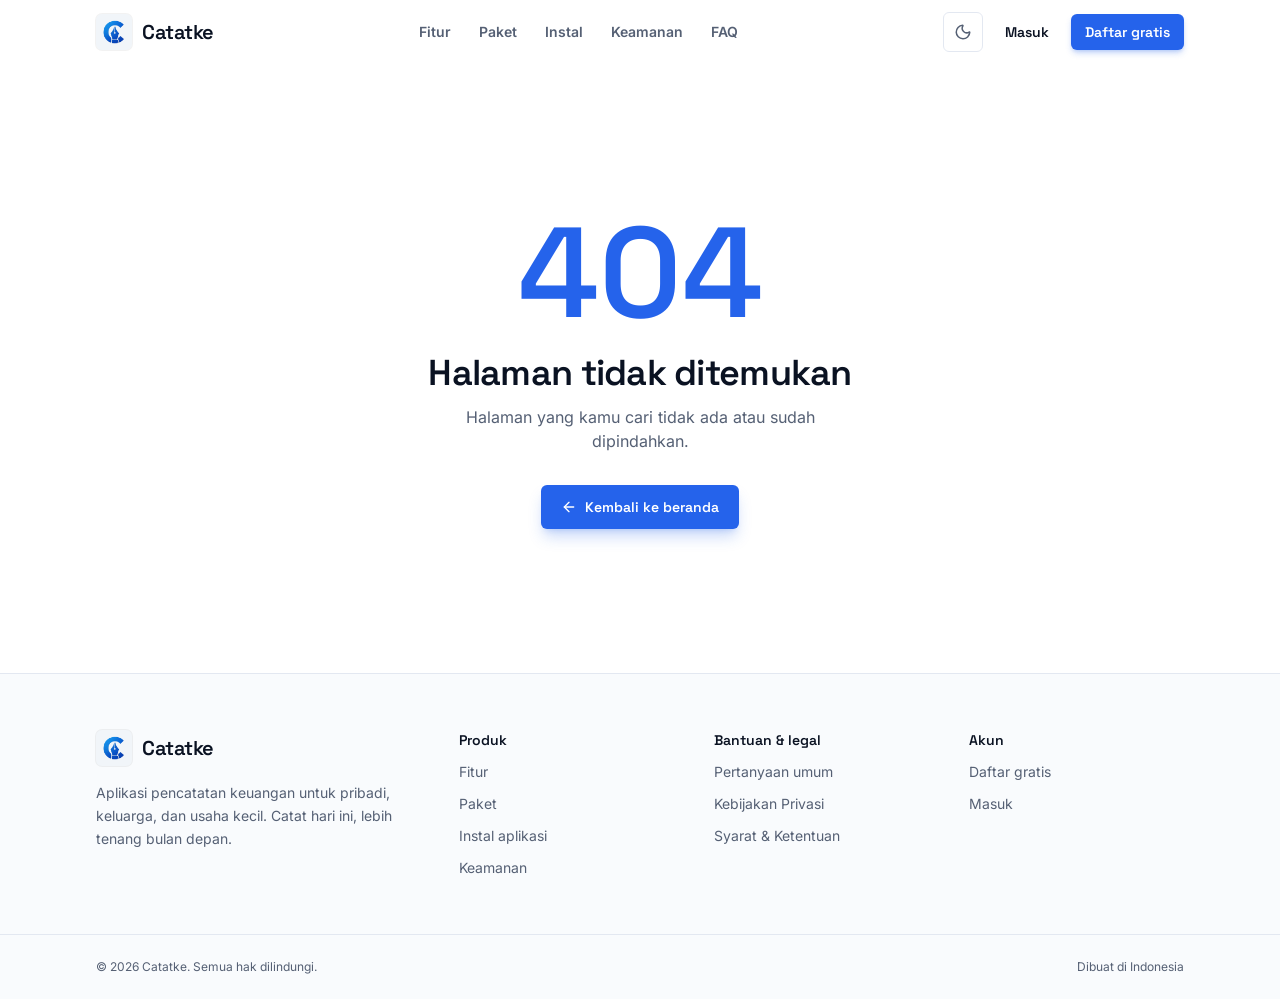
==== commit 35314bfb: "update" ====
--- a/index.html
+++ b/index.html
@@ -44,10 +44,10 @@
         "offers": { "@type": "Offer", "price": "0", "priceCurrency": "IDR" }
       }
     </script>
-    <script type="module" crossorigin src="/assets/index-CdVp4Wmq.js"></script>
-    <link rel="stylesheet" crossorigin href="/assets/index-DDyzXg08.css">
+    <script type="module" crossorigin src="/assets/index-DlK5fyf_.js"></script>
+    <link rel="stylesheet" crossorigin href="/assets/index-7rHSDMbZ.css">
   </head>
   <body>
-    <div id="root"><link rel="preload" as="image" href="/images/logo.png"/><link rel="preload" as="image" href="/images/screens/10dashboard.png" fetchPriority="high"/><div class="flex min-h-dvh flex-col"><header class="sticky top-0 z-50 border-b transition-colors duration-300 border-transparent bg-transparent"><div class="mx-auto w-full max-w-6xl px-4 sm:px-6 lg:px-8 flex h-16 items-center justify-between gap-4"><a class="flex items-center gap-2.5" aria-label="Catatke — beranda" href="/" data-discover="true"><span class="flex size-9 items-center justify-center rounded-md bg-slate-100 ring-1 ring-black/5 dark:bg-white/10 dark:ring-white/10"><img src="/images/logo.png" alt="" width="192" height="192" class="size-6.5"/></span><span class="font-display text-xl font-semibold tracking-tight text-foreground">Catatke</span></a><nav class="hidden items-center gap-1 md:flex" aria-label="Navigasi utama"><a class="rounded-lg px-3 py-2 text-sm font-semibold transition-colors text-muted-foreground hover:text-foreground" href="/fitur" data-discover="true">Fitur</a><a class="rounded-lg px-3 py-2 text-sm font-semibold transition-colors text-muted-foreground hover:text-foreground" href="/paket" data-discover="true">Paket</a><a class="rounded-lg px-3 py-2 text-sm font-semibold transition-colors text-muted-foreground hover:text-foreground" href="/instal" data-discover="true">Instal</a><a class="rounded-lg px-3 py-2 text-sm font-semibold transition-colors text-muted-foreground hover:text-foreground" href="/keamanan" data-discover="true">Keamanan</a><a class="rounded-lg px-3 py-2 text-sm font-semibold transition-colors text-muted-foreground hover:text-foreground" href="/faq" data-discover="true">FAQ</a></nav><div class="flex items-center gap-2"><button type="button" aria-label="Ganti tema terang/gelap" class="flex size-10 items-center justify-center rounded-md border border-border bg-card text-muted-foreground transition-colors hover:text-foreground"><svg xmlns="http://www.w3.org/2000/svg" width="24" height="24" viewBox="0 0 24 24" fill="none" stroke="currentColor" stroke-width="2" stroke-linecap="round" stroke-linejoin="round" class="lucide lucide-moon size-4.5 dark:hidden" aria-hidden="true"><path d="M20.985 12.486a9 9 0 1 1-9.473-9.472c.405-.022.617.46.402.803a6 6 0 0 0 8.268 8.268c.344-.215.825-.004.803.401"></path></svg><svg xmlns="http://www.w3.org/2000/svg" width="24" height="24" viewBox="0 0 24 24" fill="none" stroke="currentColor" stroke-width="2" stroke-linecap="round" stroke-linejoin="round" class="lucide lucide-sun hidden size-4.5 dark:block" aria-hidden="true"><circle cx="12" cy="12" r="4"></circle><path d="M12 2v2"></path><path d="M12 20v2"></path><path d="m4.93 4.93 1.41 1.41"></path><path d="m17.66 17.66 1.41 1.41"></path><path d="M2 12h2"></path><path d="M20 12h2"></path><path d="m6.34 17.66-1.41 1.41"></path><path d="m19.07 4.93-1.41 1.41"></path></svg></button><a href="https://app.catatke.com/login" class="items-center justify-center gap-2 whitespace-nowrap rounded-md font-display font-semibold transition-all focus-visible:outline-2 focus-visible:outline-offset-2 focus-visible:outline-primary text-foreground hover:bg-muted h-9 px-3.5 text-sm hidden sm:inline-flex">Masuk</a><a href="https://app.catatke.com/register" class="items-center justify-center gap-2 whitespace-nowrap rounded-md font-display font-semibold transition-all focus-visible:outline-2 focus-visible:outline-offset-2 focus-visible:outline-primary bg-primary text-primary-foreground shadow-primary/25 hover:-translate-y-0.5 hover:bg-primary-strong hover:shadow-xl hover:shadow-primary/30 dark:hover:bg-blue-500 h-9 px-3.5 text-sm hidden shadow-md sm:inline-flex">Daftar gratis</a><button type="button" aria-label="Buka menu" aria-expanded="false" class="flex size-10 items-center justify-center rounded-md border border-border bg-card text-foreground md:hidden"><svg xmlns="http://www.w3.org/2000/svg" width="24" height="24" viewBox="0 0 24 24" fill="none" stroke="currentColor" stroke-width="2" stroke-linecap="round" stroke-linejoin="round" class="lucide lucide-menu size-5" aria-hidden="true"><path d="M4 5h16"></path><path d="M4 12h16"></path><path d="M4 19h16"></path></svg></button></div></div></header><main class="flex-1"><div class="relative overflow-x-clip"><section class="relative -mt-16 overflow-hidden border-b border-border pt-16 hero-intro"><div aria-hidden="true" class="pointer-events-none absolute inset-y-0 right-0 hidden w-[42%] overflow-hidden border-l border-border bg-muted lg:block"><svg viewBox="0 0 400 600" preserveAspectRatio="none" fill="none" class="absolute inset-0 h-full w-full text-primary"><g stroke="currentColor" stroke-linejoin="round" stroke-linecap="round"><path d="M100 270 H70 L40 240 V120" pathLength="1000" vector-effect="non-scaling-stroke" stroke-width="1.25" opacity="0.22" class="hero-trace"></path><g class="hero-late"><path d="M100 270 H70 L40 240 V120" pathLength="1000" vector-effect="non-scaling-stroke" stroke-width="2.25" opacity="0.75" class="hero-flow" style="animation-duration:4s;animation-delay:0s"></path><path d="M40 120 h0.01" vector-effect="non-scaling-stroke" stroke-width="11" opacity="0.55"></path><path d="M40 120 h0.01" vector-effect="non-scaling-stroke" stroke-width="6" stroke="currentColor" class="text-muted"></path></g></g><g stroke="currentColor" stroke-linejoin="round" stroke-linecap="round"><path d="M150 260 V190 L120 160 V60" pathLength="1000" vector-effect="non-scaling-stroke" stroke-width="1.25" opacity="0.22" class="hero-trace"></path><g class="hero-late"><path d="M150 260 V190 L120 160 V60" pathLength="1000" vector-effect="non-scaling-stroke" stroke-width="2.25" opacity="0.75" class="hero-flow" style="animation-duration:4.8s;animation-delay:-1.7s"></path><path d="M120 60 h0.01" vector-effect="non-scaling-stroke" stroke-width="11" opacity="0.55"></path><path d="M120 60 h0.01" vector-effect="non-scaling-stroke" stroke-width="6" stroke="currentColor" class="text-muted"></path></g></g><g stroke="currentColor" stroke-linejoin="round" stroke-linecap="round"><path d="M180 250 V150 L160 130 V-10" pathLength="1000" vector-effect="non-scaling-stroke" stroke-width="1.25" opacity="0.22" class="hero-trace"></path><g class="hero-late"><path d="M180 250 V150 L160 130 V-10" pathLength="1000" vector-effect="non-scaling-stroke" stroke-width="2.25" opacity="0.75" class="hero-flow" style="animation-duration:5.6s;animation-delay:-3.4s"></path></g></g><g stroke="currentColor" stroke-linejoin="round" stroke-linecap="round"><path d="M200 250 V110" pathLength="1000" vector-effect="non-scaling-stroke" stroke-width="1.25" opacity="0.22" class="hero-trace"></path><g class="hero-late"><path d="M200 250 V110" pathLength="1000" vector-effect="non-scaling-stroke" stroke-width="2.25" opacity="0.75" class="hero-flow" style="animation-duration:6.4s;animation-delay:-5.1s"></path><path d="M200 110 h0.01" vector-effect="non-scaling-stroke" stroke-width="11" opacity="0.55"></path><path d="M200 110 h0.01" vector-effect="non-scaling-stroke" stroke-width="6" stroke="currentColor" class="text-muted"></path></g></g><g stroke="currentColor" stroke-linejoin="round" stroke-linecap="round"><path d="M210 250 V170 L240 140 V80 L260 60 V-10" pathLength="1000" vector-effect="non-scaling-stroke" stroke-width="1.25" opacity="0.22" class="hero-trace"></path><g class="hero-late"><path d="M210 250 V170 L240 140 V80 L260 60 V-10" pathLength="1000" vector-effect="non-scaling-stroke" stroke-width="2.25" opacity="0.75" class="hero-flow" style="animation-duration:7.2s;animation-delay:-0.7999999999999998s"></path></g></g><g stroke="currentColor" stroke-linejoin="round" stroke-linecap="round"><path d="M250 260 V200 L290 160 V100" pathLength="1000" vector-effect="non-scaling-stroke" stroke-width="1.25" opacity="0.22" class="hero-trace"></path><g class="hero-late"><path d="M250 260 V200 L290 160 V100" pathLength="1000" vector-effect="non-scaling-stroke" stroke-width="2.25" opacity="0.75" class="hero-flow" style="animation-duration:4s;animation-delay:-2.5s"></path><path d="M290 100 h0.01" vector-effect="non-scaling-stroke" stroke-width="11" opacity="0.55"></path><path d="M290 100 h0.01" vector-effect="non-scaling-stroke" stroke-width="6" stroke="currentColor" class="text-muted"></path></g></g><g stroke="currentColor" stroke-linejoin="round" stroke-linecap="round"><path d="M300 270 H330 L360 240 V150 L380 130 V40" pathLength="1000" vector-effect="non-scaling-stroke" stroke-width="1.25" opacity="0.22" class="hero-trace"></path><g class="hero-late"><path d="M300 270 H330 L360 240 V150 L380 130 V40" pathLength="1000" vector-effect="non-scaling-stroke" stroke-width="2.25" opacity="0.75" class="hero-flow" style="animation-duration:4.8s;animation-delay:-4.199999999999999s"></path><path d="M380 40 h0.01" vector-effect="non-scaling-stroke" stroke-width="11" opacity="0.55"></path><path d="M380 40 h0.01" vector-effect="non-scaling-stroke" stroke-width="6" stroke="currentColor" class="text-muted"></path></g></g><g stroke="currentColor" stroke-linejoin="round" stroke-linecap="round"><path d="M120 285 H20" pathLength="1000" vector-effect="non-scaling-stroke" stroke-width="1.25" opacity="0.22" class="hero-trace"></path><g class="hero-late"><path d="M120 285 H20" pathLength="1000" vector-effect="non-scaling-stroke" stroke-width="2.25" opacity="0.75" class="hero-flow" style="animation-duration:5.6s;animation-delay:-5.9s"></path><path d="M20 285 h0.01" vector-effect="non-scaling-stroke" stroke-width="11" opacity="0.55"></path><path d="M20 285 h0.01" vector-effect="non-scaling-stroke" stroke-width="6" stroke="currentColor" class="text-muted"></path></g></g><g stroke="currentColor" stroke-linejoin="round" stroke-linecap="round"><path d="M120 300 H60 L40 320 H-10" pathLength="1000" vector-effect="non-scaling-stroke" stroke-width="1.25" opacity="0.22" class="hero-trace"></path><g class="hero-late"><path d="M120 300 H60 L40 320 H-10" pathLength="1000" vector-effect="non-scaling-stroke" stroke-width="2.25" opacity="0.75" class="hero-flow" style="animation-duration:6.4s;animation-delay:-1.5999999999999996s"></path></g></g><g stroke="currentColor" stroke-linejoin="round" stroke-linecap="round"><path d="M120 330 H90 L60 360 V420" pathLength="1000" vector-effect="non-scaling-stroke" stroke-width="1.25" opacity="0.22" class="hero-trace"></path><g class="hero-late"><path d="M120 330 H90 L60 360 V420" pathLength="1000" vector-effect="non-scaling-stroke" stroke-width="2.25" opacity="0.75" class="hero-flow" style="animation-duration:7.2s;animation-delay:-3.299999999999999s"></path><path d="M60 420 h0.01" vector-effect="non-scaling-stroke" stroke-width="11" opacity="0.55"></path><path d="M60 420 h0.01" vector-effect="non-scaling-stroke" stroke-width="6" stroke="currentColor" class="text-muted"></path></g></g><g stroke="currentColor" stroke-linejoin="round" stroke-linecap="round"><path d="M280 285 H380" pathLength="1000" vector-effect="non-scaling-stroke" stroke-width="1.25" opacity="0.22" class="hero-trace"></path><g class="hero-late"><path d="M280 285 H380" pathLength="1000" vector-effect="non-scaling-stroke" stroke-width="2.25" opacity="0.75" class="hero-flow" style="animation-duration:4s;animation-delay:-5s"></path><path d="M380 285 h0.01" vector-effect="non-scaling-stroke" stroke-width="11" opacity="0.55"></path><path d="M380 285 h0.01" vector-effect="non-scaling-stroke" stroke-width="6" stroke="currentColor" class="text-muted"></path></g></g><g stroke="currentColor" stroke-linejoin="round" stroke-linecap="round"><path d="M280 300 H340 L360 320 H410" pathLength="1000" vector-effect="non-scaling-stroke" stroke-width="1.25" opacity="0.22" class="hero-trace"></path><g class="hero-late"><path d="M280 300 H340 L360 320 H410" pathLength="1000" vector-effect="non-scaling-stroke" stroke-width="2.25" opacity="0.75" class="hero-flow" style="animation-duration:4.8s;animation-delay:-0.6999999999999993s"></path></g></g><g stroke="currentColor" stroke-linejoin="round" stroke-linecap="round"><path d="M150 340 V410 L120 440 V540" pathLength="1000" vector-effect="non-scaling-stroke" stroke-width="1.25" opacity="0.22" class="hero-trace"></path><g class="hero-late"><path d="M150 340 V410 L120 440 V540" pathLength="1000" vector-effect="non-scaling-stroke" stroke-width="2.25" opacity="0.75" class="hero-flow" style="animation-duration:5.6s;animation-delay:-2.3999999999999986s"></path><path d="M120 540 h0.01" vector-effect="non-scaling-stroke" stroke-width="11" opacity="0.55"></path><path d="M120 540 h0.01" vector-effect="non-scaling-stroke" stroke-width="6" stroke="currentColor" class="text-muted"></path></g></g><g stroke="currentColor" stroke-linejoin="round" stroke-linecap="round"><path d="M180 350 V450 L160 470 V610" pathLength="1000" vector-effect="non-scaling-stroke" stroke-width="1.25" opacity="0.22" class="hero-trace"></path><g class="hero-late"><path d="M180 350 V450 L160 470 V610" pathLength="1000" vector-effect="non-scaling-stroke" stroke-width="2.25" opacity="0.75" class="hero-flow" style="animation-duration:6.4s;animation-delay:-4.099999999999998s"></path></g></g><g stroke="currentColor" stroke-linejoin="round" stroke-linecap="round"><path d="M200 350 V490" pathLength="1000" vector-effect="non-scaling-stroke" stroke-width="1.25" opacity="0.22" class="hero-trace"></path><g class="hero-late"><path d="M200 350 V490" pathLength="1000" vector-effect="non-scaling-stroke" stroke-width="2.25" opacity="0.75" class="hero-flow" style="animation-duration:7.2s;animation-delay:-5.800000000000001s"></path><path d="M200 490 h0.01" vector-effect="non-scaling-stroke" stroke-width="11" opacity="0.55"></path><path d="M200 490 h0.01" vector-effect="non-scaling-stroke" stroke-width="6" stroke="currentColor" class="text-muted"></path></g></g><g stroke="currentColor" stroke-linejoin="round" stroke-linecap="round"><path d="M210 350 V430 L240 460 V520 L260 540 V570" pathLength="1000" vector-effect="non-scaling-stroke" stroke-width="1.25" opacity="0.22" class="hero-trace"></path><g class="hero-late"><path d="M210 350 V430 L240 460 V520 L260 540 V570" pathLength="1000" vector-effect="non-scaling-stroke" stroke-width="2.25" opacity="0.75" class="hero-flow" style="animation-duration:4s;animation-delay:-1.5s"></path><path d="M260 570 h0.01" vector-effect="non-scaling-stroke" stroke-width="11" opacity="0.55"></path><path d="M260 570 h0.01" vector-effect="non-scaling-stroke" stroke-width="6" stroke="currentColor" class="text-muted"></path></g></g><g stroke="currentColor" stroke-linejoin="round" stroke-linecap="round"><path d="M250 340 V400 L290 440 V500" pathLength="1000" vector-effect="non-scaling-stroke" stroke-width="1.25" opacity="0.22" class="hero-trace"></path><g class="hero-late"><path d="M250 340 V400 L290 440 V500" pathLength="1000" vector-effect="non-scaling-stroke" stroke-width="2.25" opacity="0.75" class="hero-flow" style="animation-duration:4.8s;animation-delay:-3.1999999999999993s"></path><path d="M290 500 h0.01" vector-effect="non-scaling-stroke" stroke-width="11" opacity="0.55"></path><path d="M290 500 h0.01" vector-effect="non-scaling-stroke" stroke-width="6" stroke="currentColor" class="text-muted"></path></g></g><g stroke="currentColor" stroke-linejoin="round" stroke-linecap="round"><path d="M300 330 H330 L360 360 V450 L380 470 V560" pathLength="1000" vector-effect="non-scaling-stroke" stroke-width="1.25" opacity="0.22" class="hero-trace"></path><g class="hero-late"><path d="M300 330 H330 L360 360 V450 L380 470 V560" pathLength="1000" vector-effect="non-scaling-stroke" stroke-width="2.25" opacity="0.75" class="hero-flow" style="animation-duration:5.6s;animation-delay:-4.899999999999999s"></path><path d="M380 560 h0.01" vector-effect="non-scaling-stroke" stroke-width="11" opacity="0.55"></path><path d="M380 560 h0.01" vector-effect="non-scaling-stroke" stroke-width="6" stroke="currentColor" class="text-muted"></path></g></g></svg><div class="absolute inset-0 flex items-center justify-center"><img src="/images/logo.png" alt="" width="192" height="192" class="hero-intro-logo size-28"/></div></div><div class="mx-auto w-full max-w-6xl px-4 sm:px-6 lg:px-8 relative grid items-center gap-14 pt-12 pb-16 sm:pt-16 lg:grid-cols-[minmax(0,1fr)_minmax(0,1.1fr)] lg:gap-12 lg:pt-24 lg:pb-28"><div class="flex flex-col"><p class="flex items-center gap-3 text-sm font-semibold text-muted-foreground"><span class="h-px w-8 bg-primary"></span>Aplikasi pencatatan keuangan</p><h1 class="mt-6 text-[2.6rem] leading-[1.02] font-semibold tracking-[-0.035em] text-foreground sm:text-6xl lg:text-[4.1rem]">Keuangan rapi,<br/><span class="text-primary">mulai dari satu catatan.</span></h1><p class="mt-6 max-w-lg text-lg leading-relaxed text-muted-foreground">Pemasukan, pengeluaran, tagihan bulanan, hutang-piutang, sampai aset. Semua tercatat di satu tempat, bisa dipakai sendiri atau bersama keluarga.</p><div class="mt-9 flex flex-col gap-4 sm:flex-row sm:items-center sm:gap-6"><a href="https://app.catatke.com/register" class="inline-flex items-center justify-center gap-2 whitespace-nowrap rounded-md font-display font-semibold transition-all focus-visible:outline-2 focus-visible:outline-offset-2 focus-visible:outline-primary bg-primary text-primary-foreground shadow-primary/25 hover:-translate-y-0.5 hover:bg-primary-strong hover:shadow-xl hover:shadow-primary/30 dark:hover:bg-blue-500 h-13 px-6 text-base shadow-md">Daftar gratis <svg xmlns="http://www.w3.org/2000/svg" width="24" height="24" viewBox="0 0 24 24" fill="none" stroke="currentColor" stroke-width="2" stroke-linecap="round" stroke-linejoin="round" class="lucide lucide-arrow-right size-4.5" aria-hidden="true"><path d="M5 12h14"></path><path d="m12 5 7 7-7 7"></path></svg></a><a href="https://app.catatke.com/login" class="group inline-flex items-center gap-1.5 text-sm font-semibold text-foreground hover:text-primary">Sudah punya akun? Masuk<svg xmlns="http://www.w3.org/2000/svg" width="24" height="24" viewBox="0 0 24 24" fill="none" stroke="currentColor" stroke-width="2" stroke-linecap="round" stroke-linejoin="round" class="lucide lucide-arrow-right size-4 transition-transform group-hover:translate-x-0.5" aria-hidden="true"><path d="M5 12h14"></path><path d="m12 5 7 7-7 7"></path></svg></a></div><p class="mt-4 text-sm text-muted-foreground">Paket Free gratis selamanya. Tidak perlu kartu kredit.</p><dl class="mt-12 grid grid-cols-3 border-t border-border pt-6"><div class="flex flex-col gap-1.5 pr-3"><dt class="flex items-center gap-2 text-sm font-bold text-foreground"><svg xmlns="http://www.w3.org/2000/svg" width="24" height="24" viewBox="0 0 24 24" fill="none" stroke="currentColor" stroke-width="2" stroke-linecap="round" stroke-linejoin="round" class="lucide lucide-scan-line size-4 shrink-0 text-primary" aria-hidden="true"><path d="M3 7V5a2 2 0 0 1 2-2h2"></path><path d="M17 3h2a2 2 0 0 1 2 2v2"></path><path d="M21 17v2a2 2 0 0 1-2 2h-2"></path><path d="M7 21H5a2 2 0 0 1-2-2v-2"></path><path d="M7 12h10"></path></svg><span class="min-w-0">Scan struk</span></dt><dd class="text-xs leading-snug text-muted-foreground sm:text-[13px]">Foto, lalu tersimpan</dd></div><div class="flex flex-col gap-1.5 pr-3 border-l border-border pl-4"><dt class="flex items-center gap-2 text-sm font-bold text-foreground"><svg xmlns="http://www.w3.org/2000/svg" width="24" height="24" viewBox="0 0 24 24" fill="none" stroke="currentColor" stroke-width="2" stroke-linecap="round" stroke-linejoin="round" class="lucide lucide-calendar-clock size-4 shrink-0 text-primary" aria-hidden="true"><path d="M16 14v2.2l1.6 1"></path><path d="M16 2v3"></path><path d="M21 7.338V5a2 2 0 00-2-2H5a2 2 0 00-2 2v14a2 2 0 002 2h2.338"></path><path d="M3 9h5.859"></path><path d="M8 2v3"></path><circle cx="16" cy="16" r="6"></circle></svg><span class="min-w-0">Tagihan rutin</span></dt><dd class="text-xs leading-snug text-muted-foreground sm:text-[13px]">Diingatkan tiap bulan</dd></div><div class="flex flex-col gap-1.5 pr-3 border-l border-border pl-4"><dt class="flex items-center gap-2 text-sm font-bold text-foreground"><svg xmlns="http://www.w3.org/2000/svg" width="24" height="24" viewBox="0 0 24 24" fill="none" stroke="currentColor" stroke-width="2" stroke-linecap="round" stroke-linejoin="round" class="lucide lucide-users size-4 shrink-0 text-primary" aria-hidden="true"><path d="M16 21v-2a4 4 0 0 0-4-4H6a4 4 0 0 0-4 4v2"></path><path d="M16 3.128a4 4 0 0 1 0 7.744"></path><path d="M22 21v-2a4 4 0 0 0-3-3.87"></path><circle cx="9" cy="7" r="4"></circle></svg><span class="min-w-0">Workspace bersama</span></dt><dd class="text-xs leading-snug text-muted-foreground sm:text-[13px]">Keluarga atau tim usaha</dd></div></dl></div><div class="relative"><div aria-hidden="true" class="pointer-events-none absolute inset-0 z-10 flex items-center justify-center lg:hidden"><img src="/images/logo.png" alt="" width="192" height="192" class="hero-intro-logo size-24"/></div><div data-screen-from="true" class="hero-shot lg:w-[135%]"><div><div class="relative dark:hidden"><div aria-hidden="true" class="pointer-events-none absolute inset-0"><div class="absolute inset-x-[1.6%] inset-y-[2.8%] overflow-hidden rounded-md sm:rounded-lg"><div class="flex h-full flex-col bg-card"><div class="flex h-[6%] items-center gap-1.5 border-b border-border px-3"><span class="size-2 rounded-full bg-rose-400/60"></span><span class="size-2 rounded-full bg-amber-400/60"></span><span class="size-2 rounded-full bg-emerald-400/60"></span><span class="skel ml-4 h-2 w-1/4"></span></div><div class="flex flex-1"><div class="hidden w-[16%] flex-col gap-3 border-r border-border p-3 sm:flex"><span class="skel h-3 w-3/4"></span><span class="skel h-2 w-full"></span><span class="skel h-2 w-full"></span><span class="skel h-2 w-full"></span><span class="skel h-2 w-full"></span><span class="skel h-2 w-full"></span><span class="skel h-2 w-full"></span><span class="skel h-2 w-full"></span></div><div class="flex flex-1 flex-col gap-3 p-3 sm:gap-4 sm:p-5"><span class="skel h-3 w-1/3 sm:h-4"></span><span class="skel h-2 w-1/2"></span><div class="grid flex-1 grid-cols-3 gap-2 sm:gap-3"><div class="skel col-span-2 rounded-md!"></div><div class="skel rounded-md!"></div><div class="skel rounded-md!"></div><div class="skel col-span-2 rounded-md!"></div></div></div></div></div></div></div><img width="1918" height="1074" alt="Dashboard Catatke: ringkasan kekayaan bersih, tren, dan hal yang perlu diperhatikan" decoding="async" src="/images/screens/10dashboard.png" loading="eager" fetchPriority="high" class="relative block h-auto w-full"/></div><div class="relative hidden dark:block"><div aria-hidden="true" class="pointer-events-none absolute inset-0"><div class="absolute inset-x-[1.6%] inset-y-[2.8%] overflow-hidden rounded-md sm:rounded-lg"><div class="flex h-full flex-col bg-card"><div class="flex h-[6%] items-center gap-1.5 border-b border-border px-3"><span class="size-2 rounded-full bg-rose-400/60"></span><span class="size-2 rounded-full bg-amber-400/60"></span><span class="size-2 rounded-full bg-emerald-400/60"></span><span class="skel ml-4 h-2 w-1/4"></span></div><div class="flex flex-1"><div class="hidden w-[16%] flex-col gap-3 border-r border-border p-3 sm:flex"><span class="skel h-3 w-3/4"></span><span class="skel h-2 w-full"></span><span class="skel h-2 w-full"></span><span class="skel h-2 w-full"></span><span class="skel h-2 w-full"></span><span class="skel h-2 w-full"></span><span class="skel h-2 w-full"></span><span class="skel h-2 w-full"></span></div><div class="flex flex-1 flex-col gap-3 p-3 sm:gap-4 sm:p-5"><span class="skel h-3 w-1/3 sm:h-4"></span><span class="skel h-2 w-1/2"></span><div class="grid flex-1 grid-cols-3 gap-2 sm:gap-3"><div class="skel col-span-2 rounded-md!"></div><div class="skel rounded-md!"></div><div class="skel rounded-md!"></div><div class="skel col-span-2 rounded-md!"></div></div></div></div></div></div></div><img width="1918" height="1074" alt="Dashboard Catatke: ringkasan kekayaan bersih, tren, dan hal yang perlu diperhatikan" decoding="async" src="/images/screens/10dashboard-dark.png" loading="lazy" class="relative block h-auto w-full"/></div></div></div><div data-phone-from="true" class="hero-shot hero-shot-phone absolute -bottom-10 -left-4 hidden w-[27%] sm:block lg:-bottom-14 lg:-left-12"><div class="drop-shadow-2xl"><div class="relative dark:hidden"><img width="1419" height="2796" alt="Form tambah transaksi Catatke di HP" loading="lazy" decoding="async" src="/images/mobile/13tambah-transaksi-portrait.png" class="img-load block h-auto w-full"/><div aria-hidden="true" class="img-skel pointer-events-none absolute inset-0"><div class="mx-auto flex h-[97%] w-[90%] translate-y-[1.5%] flex-col gap-3 rounded-[14%/7%] border-[3px] border-foreground/10 bg-card p-[8%]"><span class="skel mx-auto mb-2 h-3 w-1/3"></span><span class="skel h-3 w-2/3"></span><span class="skel h-2 w-full"></span><div class="skel mt-2 h-1/5 rounded-md!"></div><div class="skel h-1/6 rounded-md!"></div><div class="skel h-1/6 rounded-md!"></div></div></div></div><div class="relative hidden dark:block"><img width="1419" height="2796" alt="Form tambah transaksi Catatke di HP" loading="lazy" decoding="async" src="/images/mobile/13tambah-transaksi-dark-portrait.png" class="img-load block h-auto w-full"/><div aria-hidden="true" class="img-skel pointer-events-none absolute inset-0"><div class="mx-auto flex h-[97%] w-[90%] translate-y-[1.5%] flex-col gap-3 rounded-[14%/7%] border-[3px] border-foreground/10 bg-card p-[8%]"><span class="skel mx-auto mb-2 h-3 w-1/3"></span><span class="skel h-3 w-2/3"></span><span class="skel h-2 w-full"></span><div class="skel mt-2 h-1/5 rounded-md!"></div><div class="skel h-1/6 rounded-md!"></div><div class="skel h-1/6 rounded-md!"></div></div></div></div></div></div></div></div></section><section aria-label="Mitra dan sponsor" class="border-b border-border bg-muted/40"><div class="mx-auto w-full max-w-6xl px-4 sm:px-6 lg:px-8 grid items-center gap-6 py-10 lg:grid-cols-[minmax(0,17rem)_minmax(0,1fr)] lg:gap-10 lg:py-12"><div class="flex flex-col gap-2 lg:border-r lg:border-border lg:pr-10"><span class="inline-flex items-center gap-2.5 text-sm font-semibold text-primary dark:text-blue-400 [&amp;_svg]:size-4"><span aria-hidden="true" class="h-px w-8 bg-current"></span>Didukung oleh</span><p class="font-display text-lg leading-snug font-semibold text-foreground">Mitra &amp; sponsor Catatke</p><p class="text-sm leading-relaxed text-muted-foreground">Ruang ini disiapkan untuk mitra pertama kami.</p><a href="mailto:halo@catatke.com?subject=Kemitraan%20Catatke" class="group mt-1 inline-flex w-fit items-center gap-1.5 text-sm font-semibold text-foreground hover:text-primary">Jadi mitra<svg xmlns="http://www.w3.org/2000/svg" width="24" height="24" viewBox="0 0 24 24" fill="none" stroke="currentColor" stroke-width="2" stroke-linecap="round" stroke-linejoin="round" class="lucide lucide-arrow-right size-4 transition-transform group-hover:translate-x-0.5" aria-hidden="true"><path d="M5 12h14"></path><path d="m12 5 7 7-7 7"></path></svg></a></div><div class="marquee min-w-0 overflow-hidden" aria-hidden="true"><div class="marquee-track flex w-max"><ul class="flex shrink-0 gap-4 pr-4"><li class="flex h-16 w-48 shrink-0 items-center justify-center rounded-md border border-border bg-card px-5 gap-3"><span class="size-7 shrink-0 rounded-md bg-foreground/8"></span><span class="h-2.5 rounded-full bg-foreground/8 w-20"></span></li><li class="flex h-16 w-48 shrink-0 items-center justify-center rounded-md border border-border bg-card px-5 gap-3"><span class="size-7 shrink-0 rounded-md bg-foreground/8"></span><span class="h-2.5 rounded-full bg-foreground/8 w-14"></span></li><li class="flex h-16 w-48 shrink-0 items-center justify-center rounded-md border border-border bg-card px-5 gap-3"><span class="size-7 shrink-0 rounded-md bg-foreground/8"></span><span class="h-2.5 rounded-full bg-foreground/8 w-24"></span></li><li class="flex h-16 w-48 shrink-0 items-center justify-center rounded-md border border-border bg-card px-5 gap-3"><span class="size-7 shrink-0 rounded-md bg-foreground/8"></span><span class="h-2.5 rounded-full bg-foreground/8 w-16"></span></li><li class="flex h-16 w-48 shrink-0 items-center justify-center rounded-md border border-border bg-card px-5 gap-3"><span class="size-7 shrink-0 rounded-md bg-foreground/8"></span><span class="h-2.5 rounded-full bg-foreground/8 w-20"></span></li><li class="flex h-16 w-48 shrink-0 items-center justify-center rounded-md border border-border bg-card px-5 gap-3"><span class="size-7 shrink-0 rounded-md bg-foreground/8"></span><span class="h-2.5 rounded-full bg-foreground/8 w-12"></span></li><li class="flex h-16 w-48 shrink-0 items-center justify-center rounded-md border border-border bg-card px-5 gap-3"><span class="size-7 shrink-0 rounded-md bg-foreground/8"></span><span class="h-2.5 rounded-full bg-foreground/8 w-24"></span></li><li class="flex h-16 w-48 shrink-0 items-center justify-center rounded-md border border-border bg-card px-5 gap-3"><span class="size-7 shrink-0 rounded-md bg-foreground/8"></span><span class="h-2.5 rounded-full bg-foreground/8 w-16"></span></li></ul><ul aria-hidden="true" class="flex shrink-0 gap-4 pr-4"><li class="flex h-16 w-48 shrink-0 items-center justify-center rounded-md border border-border bg-card px-5 gap-3"><span class="size-7 shrink-0 rounded-md bg-foreground/8"></span><span class="h-2.5 rounded-full bg-foreground/8 w-20"></span></li><li class="flex h-16 w-48 shrink-0 items-center justify-center rounded-md border border-border bg-card px-5 gap-3"><span class="size-7 shrink-0 rounded-md bg-foreground/8"></span><span class="h-2.5 rounded-full bg-foreground/8 w-14"></span></li><li class="flex h-16 w-48 shrink-0 items-center justify-center rounded-md border border-border bg-card px-5 gap-3"><span class="size-7 shrink-0 rounded-md bg-foreground/8"></span><span class="h-2.5 rounded-full bg-foreground/8 w-24"></span></li><li class="flex h-16 w-48 shrink-0 items-center justify-center rounded-md border border-border bg-card px-5 gap-3"><span class="size-7 shrink-0 rounded-md bg-foreground/8"></span><span class="h-2.5 rounded-full bg-foreground/8 w-16"></span></li><li class="flex h-16 w-48 shrink-0 items-center justify-center rounded-md border border-border bg-card px-5 gap-3"><span class="size-7 shrink-0 rounded-md bg-foreground/8"></span><span class="h-2.5 rounded-full bg-foreground/8 w-20"></span></li><li class="flex h-16 w-48 shrink-0 items-center justify-center rounded-md border border-border bg-card px-5 gap-3"><span class="size-7 shrink-0 rounded-md bg-foreground/8"></span><span class="h-2.5 rounded-full bg-foreground/8 w-12"></span></li><li class="flex h-16 w-48 shrink-0 items-center justify-center rounded-md border border-border bg-card px-5 gap-3"><span class="size-7 shrink-0 rounded-md bg-foreground/8"></span><span class="h-2.5 rounded-full bg-foreground/8 w-24"></span></li><li class="flex h-16 w-48 shrink-0 items-center justify-center rounded-md border border-border bg-card px-5 gap-3"><span class="size-7 shrink-0 rounded-md bg-foreground/8"></span><span class="h-2.5 rounded-full bg-foreground/8 w-16"></span></li></ul></div></div></div></section><section class="relative py-20 sm:py-28"><div data-phone-stop="true" aria-hidden="true" class="pointer-events-none absolute top-16 right-[max(-1.5rem,calc(50%-41rem))] hidden aspect-[1419/2796] w-60 lg:block"></div><div class="mx-auto w-full max-w-6xl px-4 sm:px-6 lg:px-8 relative z-20"><div class="flex flex-col justify-between gap-6 lg:flex-row lg:items-end"><div class="flex flex-col gap-4 max-w-2xl items-start"><span class="inline-flex items-center gap-2.5 text-sm font-semibold text-primary dark:text-blue-400 [&amp;_svg]:size-4"><span aria-hidden="true" class="h-px w-8 bg-current"></span>Fitur</span><h2 class="font-semibold text-balance text-foreground text-3xl sm:text-4xl lg:text-[2.75rem] lg:leading-tight">Yang biasanya tercecer, sekarang di satu tempat</h2><p class="text-base leading-relaxed text-pretty text-muted-foreground sm:text-lg">Catatan di kertas, pengingat di kepala, pinjaman di chat. Catatke merapikan semuanya dalam satu aplikasi.</p></div><a class="inline-flex items-center justify-center gap-2 whitespace-nowrap rounded-md font-display font-semibold transition-all focus-visible:outline-2 focus-visible:outline-offset-2 focus-visible:outline-primary border border-border bg-card text-foreground hover:border-primary/40 hover:bg-muted h-11 px-5 text-sm w-fit shrink-0" href="/fitur" data-discover="true">Semua fitur <svg xmlns="http://www.w3.org/2000/svg" width="24" height="24" viewBox="0 0 24 24" fill="none" stroke="currentColor" stroke-width="2" stroke-linecap="round" stroke-linejoin="round" class="lucide lucide-arrow-right size-4" aria-hidden="true"><path d="M5 12h14"></path><path d="m12 5 7 7-7 7"></path></svg></a></div><div class="mt-14 grid gap-6 md:grid-cols-3"><article data-screen-end="true" class="flex flex-col overflow-hidden rounded-lg border border-border bg-card"><div class="relative overflow-hidden border-b border-border bg-muted" style="aspect-ratio:1.6"><div class="relative dark:hidden" style="position:absolute;width:151.5151515151515%;left:-37.878787878787875%;top:-24.434543558631148%"><img width="1918" height="1074" alt="Tampilan Scan struk di Catatke" loading="lazy" decoding="async" src="/images/screens/13scan-struk.png" class="img-load block h-auto w-full"/><div aria-hidden="true" class="img-skel pointer-events-none absolute inset-0"><div class="flex h-full flex-col bg-card"><div class="flex h-[6%] items-center gap-1.5 border-b border-border px-3"><span class="size-2 rounded-full bg-rose-400/60"></span><span class="size-2 rounded-full bg-amber-400/60"></span><span class="size-2 rounded-full bg-emerald-400/60"></span><span class="skel ml-4 h-2 w-1/4"></span></div><div class="flex flex-1"><div class="hidden w-[16%] flex-col gap-3 border-r border-border p-3 sm:flex"><span class="skel h-3 w-3/4"></span><span class="skel h-2 w-full"></span><span class="skel h-2 w-full"></span><span class="skel h-2 w-full"></span><span class="skel h-2 w-full"></span><span class="skel h-2 w-full"></span><span class="skel h-2 w-full"></span><span class="skel h-2 w-full"></span></div><div class="flex flex-1 flex-col gap-3 p-3 sm:gap-4 sm:p-5"><span class="skel h-3 w-1/3 sm:h-4"></span><span class="skel h-2 w-1/2"></span><div class="grid flex-1 grid-cols-3 gap-2 sm:gap-3"><div class="skel col-span-2 rounded-md!"></div><div class="skel rounded-md!"></div><div class="skel rounded-md!"></div><div class="skel col-span-2 rounded-md!"></div></div></div></div></div></div></div><div class="relative hidden dark:block" style="position:absolute;width:151.5151515151515%;left:-37.878787878787875%;top:-24.434543558631148%"><img width="1918" height="1074" alt="Tampilan Scan struk di Catatke" loading="lazy" decoding="async" src="/images/screens/13scan-struk-dark.png" class="img-load block h-auto w-full"/><div aria-hidden="true" class="img-skel pointer-events-none absolute inset-0"><div class="flex h-full flex-col bg-card"><div class="flex h-[6%] items-center gap-1.5 border-b border-border px-3"><span class="size-2 rounded-full bg-rose-400/60"></span><span class="size-2 rounded-full bg-amber-400/60"></span><span class="size-2 rounded-full bg-emerald-400/60"></span><span class="skel ml-4 h-2 w-1/4"></span></div><div class="flex flex-1"><div class="hidden w-[16%] flex-col gap-3 border-r border-border p-3 sm:flex"><span class="skel h-3 w-3/4"></span><span class="skel h-2 w-full"></span><span class="skel h-2 w-full"></span><span class="skel h-2 w-full"></span><span class="skel h-2 w-full"></span><span class="skel h-2 w-full"></span><span class="skel h-2 w-full"></span><span class="skel h-2 w-full"></span></div><div class="flex flex-1 flex-col gap-3 p-3 sm:gap-4 sm:p-5"><span class="skel h-3 w-1/3 sm:h-4"></span><span class="skel h-2 w-1/2"></span><div class="grid flex-1 grid-cols-3 gap-2 sm:gap-3"><div class="skel col-span-2 rounded-md!"></div><div class="skel rounded-md!"></div><div class="skel rounded-md!"></div><div class="skel col-span-2 rounded-md!"></div></div></div></div></div></div></div></div><div class="flex flex-col gap-2 p-6"><h3 class="flex items-center gap-2 text-lg font-semibold text-foreground"><svg xmlns="http://www.w3.org/2000/svg" width="24" height="24" viewBox="0 0 24 24" fill="none" stroke="currentColor" stroke-width="2" stroke-linecap="round" stroke-linejoin="round" class="lucide lucide-scan-line size-4.5 text-primary" aria-hidden="true"><path d="M3 7V5a2 2 0 0 1 2-2h2"></path><path d="M17 3h2a2 2 0 0 1 2 2v2"></path><path d="M21 17v2a2 2 0 0 1-2 2h-2"></path><path d="M7 21H5a2 2 0 0 1-2-2v-2"></path><path d="M7 12h10"></path></svg>Scan struk</h3><p class="text-sm leading-relaxed text-muted-foreground">Foto struk belanja, nominal dan rinciannya terbaca otomatis. Kamu tinggal memeriksa lalu menyimpan.</p></div></article><article data-screen-end="true" class="flex flex-col overflow-hidden rounded-lg border border-border bg-card"><div class="relative overflow-hidden border-b border-border bg-muted" style="aspect-ratio:1.6"><div class="relative dark:hidden" style="position:absolute;width:200%;left:-66%;top:-32.25359749739312%"><img width="1918" height="1074" alt="Tampilan Anggaran rutin di Catatke" loading="lazy" decoding="async" src="/images/screens/12anggaran-rutin.png" class="img-load block h-auto w-full"/><div aria-hidden="true" class="img-skel pointer-events-none absolute inset-0"><div class="flex h-full flex-col bg-card"><div class="flex h-[6%] items-center gap-1.5 border-b border-border px-3"><span class="size-2 rounded-full bg-rose-400/60"></span><span class="size-2 rounded-full bg-amber-400/60"></span><span class="size-2 rounded-full bg-emerald-400/60"></span><span class="skel ml-4 h-2 w-1/4"></span></div><div class="flex flex-1"><div class="hidden w-[16%] flex-col gap-3 border-r border-border p-3 sm:flex"><span class="skel h-3 w-3/4"></span><span class="skel h-2 w-full"></span><span class="skel h-2 w-full"></span><span class="skel h-2 w-full"></span><span class="skel h-2 w-full"></span><span class="skel h-2 w-full"></span><span class="skel h-2 w-full"></span><span class="skel h-2 w-full"></span></div><div class="flex flex-1 flex-col gap-3 p-3 sm:gap-4 sm:p-5"><span class="skel h-3 w-1/3 sm:h-4"></span><span class="skel h-2 w-1/2"></span><div class="grid flex-1 grid-cols-3 gap-2 sm:gap-3"><div class="skel col-span-2 rounded-md!"></div><div class="skel rounded-md!"></div><div class="skel rounded-md!"></div><div class="skel col-span-2 rounded-md!"></div></div></div></div></div></div></div><div class="relative hidden dark:block" style="position:absolute;width:200%;left:-66%;top:-32.25359749739312%"><img width="1918" height="1074" alt="Tampilan Anggaran rutin di Catatke" loading="lazy" decoding="async" src="/images/screens/12anggaran-rutin-dark.png" class="img-load block h-auto w-full"/><div aria-hidden="true" class="img-skel pointer-events-none absolute inset-0"><div class="flex h-full flex-col bg-card"><div class="flex h-[6%] items-center gap-1.5 border-b border-border px-3"><span class="size-2 rounded-full bg-rose-400/60"></span><span class="size-2 rounded-full bg-amber-400/60"></span><span class="size-2 rounded-full bg-emerald-400/60"></span><span class="skel ml-4 h-2 w-1/4"></span></div><div class="flex flex-1"><div class="hidden w-[16%] flex-col gap-3 border-r border-border p-3 sm:flex"><span class="skel h-3 w-3/4"></span><span class="skel h-2 w-full"></span><span class="skel h-2 w-full"></span><span class="skel h-2 w-full"></span><span class="skel h-2 w-full"></span><span class="skel h-2 w-full"></span><span class="skel h-2 w-full"></span><span class="skel h-2 w-full"></span></div><div class="flex flex-1 flex-col gap-3 p-3 sm:gap-4 sm:p-5"><span class="skel h-3 w-1/3 sm:h-4"></span><span class="skel h-2 w-1/2"></span><div class="grid flex-1 grid-cols-3 gap-2 sm:gap-3"><div class="skel col-span-2 rounded-md!"></div><div class="skel rounded-md!"></div><div class="skel rounded-md!"></div><div class="skel col-span-2 rounded-md!"></div></div></div></div></div></div></div></div><div class="flex flex-col gap-2 p-6"><h3 class="flex items-center gap-2 text-lg font-semibold text-foreground"><svg xmlns="http://www.w3.org/2000/svg" width="24" height="24" viewBox="0 0 24 24" fill="none" stroke="currentColor" stroke-width="2" stroke-linecap="round" stroke-linejoin="round" class="lucide lucide-calendar-clock size-4.5 text-primary" aria-hidden="true"><path d="M16 14v2.2l1.6 1"></path><path d="M16 2v3"></path><path d="M21 7.338V5a2 2 0 00-2-2H5a2 2 0 00-2 2v14a2 2 0 002 2h2.338"></path><path d="M3 9h5.859"></path><path d="M8 2v3"></path><circle cx="16" cy="16" r="6"></circle></svg>Anggaran rutin</h3><p class="text-sm leading-relaxed text-muted-foreground">Gaji, listrik, internet, cicilan. Daftarkan sekali, lalu lihat mana yang sudah dan belum dicatat bulan ini.</p></div></article><article data-screen-end="true" class="flex flex-col overflow-hidden rounded-lg border border-border bg-card"><div class="relative overflow-hidden border-b border-border bg-muted" style="aspect-ratio:1.6"><div class="relative dark:hidden" style="position:absolute;width:232.55813953488374%;left:-83.72093023255813%;top:-37.50418313650363%"><img width="1918" height="1074" alt="Tampilan Hutang &amp; piutang di Catatke" loading="lazy" decoding="async" src="/images/screens/15hutang.png" class="img-load block h-auto w-full"/><div aria-hidden="true" class="img-skel pointer-events-none absolute inset-0"><div class="flex h-full flex-col bg-card"><div class="flex h-[6%] items-center gap-1.5 border-b border-border px-3"><span class="size-2 rounded-full bg-rose-400/60"></span><span class="size-2 rounded-full bg-amber-400/60"></span><span class="size-2 rounded-full bg-emerald-400/60"></span><span class="skel ml-4 h-2 w-1/4"></span></div><div class="flex flex-1"><div class="hidden w-[16%] flex-col gap-3 border-r border-border p-3 sm:flex"><span class="skel h-3 w-3/4"></span><span class="skel h-2 w-full"></span><span class="skel h-2 w-full"></span><span class="skel h-2 w-full"></span><span class="skel h-2 w-full"></span><span class="skel h-2 w-full"></span><span class="skel h-2 w-full"></span><span class="skel h-2 w-full"></span></div><div class="flex flex-1 flex-col gap-3 p-3 sm:gap-4 sm:p-5"><span class="skel h-3 w-1/3 sm:h-4"></span><span class="skel h-2 w-1/2"></span><div class="grid flex-1 grid-cols-3 gap-2 sm:gap-3"><div class="skel col-span-2 rounded-md!"></div><div class="skel rounded-md!"></div><div class="skel rounded-md!"></div><div class="skel col-span-2 rounded-md!"></div></div></div></div></div></div></div><div class="relative hidden dark:block" style="position:absolute;width:232.55813953488374%;left:-83.72093023255813%;top:-37.50418313650363%"><img width="1918" height="1074" alt="Tampilan Hutang &amp; piutang di Catatke" loading="lazy" decoding="async" src="/images/screens/15hutang-dark.png" class="img-load block h-auto w-full"/><div aria-hidden="true" class="img-skel pointer-events-none absolute inset-0"><div class="flex h-full flex-col bg-card"><div class="flex h-[6%] items-center gap-1.5 border-b border-border px-3"><span class="size-2 rounded-full bg-rose-400/60"></span><span class="size-2 rounded-full bg-amber-400/60"></span><span class="size-2 rounded-full bg-emerald-400/60"></span><span class="skel ml-4 h-2 w-1/4"></span></div><div class="flex flex-1"><div class="hidden w-[16%] flex-col gap-3 border-r border-border p-3 sm:flex"><span class="skel h-3 w-3/4"></span><span class="skel h-2 w-full"></span><span class="skel h-2 w-full"></span><span class="skel h-2 w-full"></span><span class="skel h-2 w-full"></span><span class="skel h-2 w-full"></span><span class="skel h-2 w-full"></span><span class="skel h-2 w-full"></span></div><div class="flex flex-1 flex-col gap-3 p-3 sm:gap-4 sm:p-5"><span class="skel h-3 w-1/3 sm:h-4"></span><span class="skel h-2 w-1/2"></span><div class="grid flex-1 grid-cols-3 gap-2 sm:gap-3"><div class="skel col-span-2 rounded-md!"></div><div class="skel rounded-md!"></div><div class="skel rounded-md!"></div><div class="skel col-span-2 rounded-md!"></div></div></div></div></div></div></div></div><div class="flex flex-col gap-2 p-6"><h3 class="flex items-center gap-2 text-lg font-semibold text-foreground"><svg xmlns="http://www.w3.org/2000/svg" width="24" height="24" viewBox="0 0 24 24" fill="none" stroke="currentColor" stroke-width="2" stroke-linecap="round" stroke-linejoin="round" class="lucide lucide-wallet size-4.5 text-primary" aria-hidden="true"><path d="M19 7V4a1 1 0 0 0-1-1H5a2 2 0 0 0 0 4h15a1 1 0 0 1 1 1v4h-3a2 2 0 0 0 0 4h3a1 1 0 0 0 1-1v-2a1 1 0 0 0-1-1"></path><path d="M3 5v14a2 2 0 0 0 2 2h15a1 1 0 0 0 1-1v-4"></path></svg>Hutang &amp; piutang</h3><p class="text-sm leading-relaxed text-muted-foreground">Pinjaman lengkap dengan tenggat, riwayat pembayaran, dan sisa yang belum lunas.</p></div></article></div><dl class="mt-12 grid gap-x-8 gap-y-8 sm:grid-cols-2 lg:grid-cols-4"><div class="flex flex-col gap-2 border-t border-border pt-5"><dt class="flex items-center gap-2 font-display font-semibold text-foreground"><svg xmlns="http://www.w3.org/2000/svg" width="24" height="24" viewBox="0 0 24 24" fill="none" stroke="currentColor" stroke-width="2" stroke-linecap="round" stroke-linejoin="round" class="lucide lucide-target size-4 text-primary" aria-hidden="true"><circle cx="12" cy="12" r="10"></circle><circle cx="12" cy="12" r="6"></circle><circle cx="12" cy="12" r="2"></circle></svg>Target finansial</dt><dd class="text-sm leading-relaxed text-muted-foreground">Dana darurat, liburan, DP rumah. Pantau progresnya sampai tercapai.</dd></div><div class="flex flex-col gap-2 border-t border-border pt-5"><dt class="flex items-center gap-2 font-display font-semibold text-foreground"><svg xmlns="http://www.w3.org/2000/svg" width="24" height="24" viewBox="0 0 24 24" fill="none" stroke="currentColor" stroke-width="2" stroke-linecap="round" stroke-linejoin="round" class="lucide lucide-gem size-4 text-primary" aria-hidden="true"><path d="M10.5 3 8 9l4 13 4-13-2.5-6"></path><path d="M17 3a2 2 0 0 1 1.6.8l3 4a2 2 0 0 1 .013 2.382l-7.99 10.986a2 2 0 0 1-3.247 0l-7.99-10.986A2 2 0 0 1 2.4 7.8l2.998-3.997A2 2 0 0 1 7 3z"></path><path d="M2 9h20"></path></svg>Aset</dt><dd class="text-sm leading-relaxed text-muted-foreground">Saham, reksadana, emas, properti. Nilainya ikut dihitung ke kekayaan bersih.</dd></div><div class="flex flex-col gap-2 border-t border-border pt-5"><dt class="flex items-center gap-2 font-display font-semibold text-foreground"><svg xmlns="http://www.w3.org/2000/svg" width="24" height="24" viewBox="0 0 24 24" fill="none" stroke="currentColor" stroke-width="2" stroke-linecap="round" stroke-linejoin="round" class="lucide lucide-chart-line lucide-line-chart size-4 text-primary" aria-hidden="true"><path d="M3 3v16a2 2 0 0 0 2 2h16"></path><path d="m19 9-5 5-4-4-3 3"></path></svg>Laporan</dt><dd class="text-sm leading-relaxed text-muted-foreground">Pemasukan dan pengeluaran per periode dan per kategori.</dd></div><div class="flex flex-col gap-2 border-t border-border pt-5"><dt class="flex items-center gap-2 font-display font-semibold text-foreground"><svg xmlns="http://www.w3.org/2000/svg" width="24" height="24" viewBox="0 0 24 24" fill="none" stroke="currentColor" stroke-width="2" stroke-linecap="round" stroke-linejoin="round" class="lucide lucide-sparkles lucide-stars size-4 text-primary" aria-hidden="true"><path d="M11.017 2.814a1 1 0 0 1 1.966 0l1.051 5.558a2 2 0 0 0 1.594 1.594l5.558 1.051a1 1 0 0 1 0 1.966l-5.558 1.051a2 2 0 0 0-1.594 1.594l-1.051 5.558a1 1 0 0 1-1.966 0l-1.051-5.558a2 2 0 0 0-1.594-1.594l-5.558-1.051a1 1 0 0 1 0-1.966l5.558-1.051a2 2 0 0 0 1.594-1.594z"></path><path d="M20 2v4"></path><path d="M22 4h-4"></path><circle cx="4" cy="20" r="2"></circle></svg>Asisten Keuangan</dt><dd class="text-sm leading-relaxed text-muted-foreground">Tanya soal catatanmu dengan bahasa sehari-hari. Paket Pro &amp; Max.</dd></div></dl></div></section><section class="relative py-20 sm:py-28 border-y border-border bg-muted/50"><div data-phone-stop="true" aria-hidden="true" class="pointer-events-none absolute top-14 right-[max(4rem,calc(50%-30rem))] hidden aspect-[1419/2796] w-60 lg:block"></div><div class="mx-auto w-full max-w-6xl px-4 sm:px-6 lg:px-8 relative z-20"><div class="flex flex-col gap-4 max-w-2xl items-start"><span class="inline-flex items-center gap-2.5 text-sm font-semibold text-primary dark:text-blue-400 [&amp;_svg]:size-4"><span aria-hidden="true" class="h-px w-8 bg-current"></span>Tampilan aplikasi</span><h2 class="font-semibold text-balance text-foreground text-3xl sm:text-4xl lg:text-[2.75rem] lg:leading-tight">Lihat sendiri sebelum mendaftar</h2><p class="text-base leading-relaxed text-pretty text-muted-foreground sm:text-lg">Screenshot asli dari aplikasi Catatke. Pilih halaman untuk melihatnya.</p></div><div class="mt-12 grid gap-8 lg:grid-cols-[minmax(0,0.75fr)_minmax(0,2fr)] lg:gap-10"><div role="tablist" aria-label="Pilih halaman aplikasi" aria-orientation="vertical" class="flex flex-col"><button type="button" role="tab" aria-selected="true" class="border-l-2 py-3.5 pl-5 text-left transition-colors border-primary"><span class="block font-display text-base font-semibold text-foreground">Dashboard</span><span class="mt-1.5 block text-sm leading-relaxed text-muted-foreground">Saldo dompet, nilai aset, piutang, dan hutang dirangkum jadi satu angka kekayaan bersih, plus tren dan hal yang perlu perhatianmu.</span></button><button type="button" role="tab" aria-selected="false" class="border-l-2 py-3.5 pl-5 text-left transition-colors border-border hover:border-foreground/30"><span class="block font-display text-base font-semibold text-muted-foreground">Transaksi</span></button><button type="button" role="tab" aria-selected="false" class="border-l-2 py-3.5 pl-5 text-left transition-colors border-border hover:border-foreground/30"><span class="block font-display text-base font-semibold text-muted-foreground">Anggaran rutin</span></button><button type="button" role="tab" aria-selected="false" class="border-l-2 py-3.5 pl-5 text-left transition-colors border-border hover:border-foreground/30"><span class="block font-display text-base font-semibold text-muted-foreground">Laporan</span></button><button type="button" role="tab" aria-selected="false" class="border-l-2 py-3.5 pl-5 text-left transition-colors border-border hover:border-foreground/30"><span class="block font-display text-base font-semibold text-muted-foreground">Anggota</span></button></div><div><div class="relative dark:hidden"><img width="1918" height="1074" alt="Tampilan Dashboard di Catatke" decoding="async" src="/images/screens/10dashboard.png" loading="lazy" fetchPriority="auto" class="img-load block h-auto w-full"/><div aria-hidden="true" class="img-skel pointer-events-none absolute inset-0"><div class="absolute inset-x-[1.6%] inset-y-[2.8%] overflow-hidden rounded-md sm:rounded-lg"><div class="flex h-full flex-col bg-card"><div class="flex h-[6%] items-center gap-1.5 border-b border-border px-3"><span class="size-2 rounded-full bg-rose-400/60"></span><span class="size-2 rounded-full bg-amber-400/60"></span><span class="size-2 rounded-full bg-emerald-400/60"></span><span class="skel ml-4 h-2 w-1/4"></span></div><div class="flex flex-1"><div class="hidden w-[16%] flex-col gap-3 border-r border-border p-3 sm:flex"><span class="skel h-3 w-3/4"></span><span class="skel h-2 w-full"></span><span class="skel h-2 w-full"></span><span class="skel h-2 w-full"></span><span class="skel h-2 w-full"></span><span class="skel h-2 w-full"></span><span class="skel h-2 w-full"></span><span class="skel h-2 w-full"></span></div><div class="flex flex-1 flex-col gap-3 p-3 sm:gap-4 sm:p-5"><span class="skel h-3 w-1/3 sm:h-4"></span><span class="skel h-2 w-1/2"></span><div class="grid flex-1 grid-cols-3 gap-2 sm:gap-3"><div class="skel col-span-2 rounded-md!"></div><div class="skel rounded-md!"></div><div class="skel rounded-md!"></div><div class="skel col-span-2 rounded-md!"></div></div></div></div></div></div></div></div><div class="relative hidden dark:block"><img width="1918" height="1074" alt="Tampilan Dashboard di Catatke" decoding="async" src="/images/screens/10dashboard-dark.png" loading="lazy" class="img-load block h-auto w-full"/><div aria-hidden="true" class="img-skel pointer-events-none absolute inset-0"><div class="absolute inset-x-[1.6%] inset-y-[2.8%] overflow-hidden rounded-md sm:rounded-lg"><div class="flex h-full flex-col bg-card"><div class="flex h-[6%] items-center gap-1.5 border-b border-border px-3"><span class="size-2 rounded-full bg-rose-400/60"></span><span class="size-2 rounded-full bg-amber-400/60"></span><span class="size-2 rounded-full bg-emerald-400/60"></span><span class="skel ml-4 h-2 w-1/4"></span></div><div class="flex flex-1"><div class="hidden w-[16%] flex-col gap-3 border-r border-border p-3 sm:flex"><span class="skel h-3 w-3/4"></span><span class="skel h-2 w-full"></span><span class="skel h-2 w-full"></span><span class="skel h-2 w-full"></span><span class="skel h-2 w-full"></span><span class="skel h-2 w-full"></span><span class="skel h-2 w-full"></span><span class="skel h-2 w-full"></span></div><div class="flex flex-1 flex-col gap-3 p-3 sm:gap-4 sm:p-5"><span class="skel h-3 w-1/3 sm:h-4"></span><span class="skel h-2 w-1/2"></span><div class="grid flex-1 grid-cols-3 gap-2 sm:gap-3"><div class="skel col-span-2 rounded-md!"></div><div class="skel rounded-md!"></div><div class="skel rounded-md!"></div><div class="skel col-span-2 rounded-md!"></div></div></div></div></div></div></div></div></div></div></div></section><section class="relative py-20 sm:py-28"><div data-phone-stop="true" aria-hidden="true" class="pointer-events-none absolute -top-28 right-[max(2rem,calc(50%-33rem))] hidden aspect-[1419/2796] w-52 lg:block"></div><div class="mx-auto w-full max-w-6xl px-4 sm:px-6 lg:px-8"><div class="relative z-20"><div class="flex flex-col gap-4 max-w-2xl items-start"><span class="inline-flex items-center gap-2.5 text-sm font-semibold text-primary dark:text-blue-400 [&amp;_svg]:size-4"><span aria-hidden="true" class="h-px w-8 bg-current"></span>Untuk siapa</span><h2 class="font-semibold text-balance text-foreground text-3xl sm:text-4xl lg:text-[2.75rem] lg:leading-tight">Satu akun, banyak buku keuangan</h2><p class="text-base leading-relaxed text-pretty text-muted-foreground sm:text-lg">Buat workspace terpisah untuk tiap kebutuhan. Datanya tidak pernah tercampur.</p></div></div><div class="mt-12 grid gap-8 md:grid-cols-3"><article class="flex flex-col gap-4"><div class="relative aspect-[4/3] overflow-hidden rounded-lg bg-muted"><div class="relative h-full w-full dark:hidden"><img alt="Tangan memegang HP yang menampilkan dashboard Catatke" width="1000" height="667" loading="lazy" decoding="async" src="/images/audience/pribadi.jpg" class="img-load h-full w-full object-cover"/><div aria-hidden="true" class="img-skel pointer-events-none absolute inset-0"><div class="skel flex h-full w-full items-center justify-center rounded-none!"><svg xmlns="http://www.w3.org/2000/svg" width="24" height="24" viewBox="0 0 24 24" fill="none" stroke="currentColor" stroke-width="2" stroke-linecap="round" stroke-linejoin="round" class="lucide lucide-image size-8 text-foreground/15" aria-hidden="true"><rect width="18" height="18" x="3" y="3" rx="2" ry="2"></rect><circle cx="9" cy="9" r="2"></circle><path d="m21 15-3.086-3.086a2 2 0 0 0-2.828 0L6 21"></path></svg></div></div></div><div class="relative hidden h-full w-full dark:block"><img alt="Tangan memegang HP yang menampilkan dashboard Catatke" width="1000" height="667" loading="lazy" decoding="async" src="/images/audience/pribadi-dark.jpg" class="img-load h-full w-full object-cover"/><div aria-hidden="true" class="img-skel pointer-events-none absolute inset-0"><div class="skel flex h-full w-full items-center justify-center rounded-none!"><svg xmlns="http://www.w3.org/2000/svg" width="24" height="24" viewBox="0 0 24 24" fill="none" stroke="currentColor" stroke-width="2" stroke-linecap="round" stroke-linejoin="round" class="lucide lucide-image size-8 text-foreground/15" aria-hidden="true"><rect width="18" height="18" x="3" y="3" rx="2" ry="2"></rect><circle cx="9" cy="9" r="2"></circle><path d="m21 15-3.086-3.086a2 2 0 0 0-2.828 0L6 21"></path></svg></div></div></div><div data-phone-end="true" aria-hidden="true" class="pointer-events-none absolute aspect-[1419/2796]" style="left:42.7%;top:19%;width:23.6%"></div></div><div class="flex flex-col gap-1.5"><h3 class="text-lg font-semibold text-foreground">Keuangan pribadi</h3><p class="text-sm leading-relaxed text-muted-foreground">Tahu ke mana gaji pergi, sisihkan untuk target, dan berhenti panik di akhir bulan.</p></div></article><article class="flex flex-col gap-4"><div class="relative aspect-[4/3] overflow-hidden rounded-lg bg-muted"><div class="relative h-full w-full dark:hidden"><img alt="Keluarga duduk bersama di sofa melihat aplikasi Catatke di HP" width="1000" height="667" loading="lazy" decoding="async" src="/images/audience/keluarga.jpg" class="img-load h-full w-full object-cover"/><div aria-hidden="true" class="img-skel pointer-events-none absolute inset-0"><div class="skel flex h-full w-full items-center justify-center rounded-none!"><svg xmlns="http://www.w3.org/2000/svg" width="24" height="24" viewBox="0 0 24 24" fill="none" stroke="currentColor" stroke-width="2" stroke-linecap="round" stroke-linejoin="round" class="lucide lucide-image size-8 text-foreground/15" aria-hidden="true"><rect width="18" height="18" x="3" y="3" rx="2" ry="2"></rect><circle cx="9" cy="9" r="2"></circle><path d="m21 15-3.086-3.086a2 2 0 0 0-2.828 0L6 21"></path></svg></div></div></div><div class="relative hidden h-full w-full dark:block"><img alt="Keluarga duduk bersama di sofa melihat aplikasi Catatke di HP" width="1000" height="667" loading="lazy" decoding="async" src="/images/audience/keluarga-dark.jpg" class="img-load h-full w-full object-cover"/><div aria-hidden="true" class="img-skel pointer-events-none absolute inset-0"><div class="skel flex h-full w-full items-center justify-center rounded-none!"><svg xmlns="http://www.w3.org/2000/svg" width="24" height="24" viewBox="0 0 24 24" fill="none" stroke="currentColor" stroke-width="2" stroke-linecap="round" stroke-linejoin="round" class="lucide lucide-image size-8 text-foreground/15" aria-hidden="true"><rect width="18" height="18" x="3" y="3" rx="2" ry="2"></rect><circle cx="9" cy="9" r="2"></circle><path d="m21 15-3.086-3.086a2 2 0 0 0-2.828 0L6 21"></path></svg></div></div></div><div data-phone-end="true" aria-hidden="true" class="pointer-events-none absolute aspect-[1419/2796]" style="left:54%;top:48.5%;width:11.2%"></div></div><div class="flex flex-col gap-1.5"><h3 class="text-lg font-semibold text-foreground">Keluarga &amp; teman</h3><p class="text-sm leading-relaxed text-muted-foreground">Satu workspace bersama untuk belanja rumah tangga, arisan, atau patungan liburan.</p></div></article><article class="flex flex-col gap-4"><div class="relative aspect-[4/3] overflow-hidden rounded-lg bg-muted"><div class="relative h-full w-full dark:hidden"><img alt="Tangan memegang HP berisi ringkasan keuangan Catatke di meja kasir toko, dengan dashboard yang sama di monitor" width="1000" height="667" loading="lazy" decoding="async" src="/images/audience/usaha.jpg" class="img-load h-full w-full object-cover"/><div aria-hidden="true" class="img-skel pointer-events-none absolute inset-0"><div class="skel flex h-full w-full items-center justify-center rounded-none!"><svg xmlns="http://www.w3.org/2000/svg" width="24" height="24" viewBox="0 0 24 24" fill="none" stroke="currentColor" stroke-width="2" stroke-linecap="round" stroke-linejoin="round" class="lucide lucide-image size-8 text-foreground/15" aria-hidden="true"><rect width="18" height="18" x="3" y="3" rx="2" ry="2"></rect><circle cx="9" cy="9" r="2"></circle><path d="m21 15-3.086-3.086a2 2 0 0 0-2.828 0L6 21"></path></svg></div></div></div><div class="relative hidden h-full w-full dark:block"><img alt="Tangan memegang HP berisi ringkasan keuangan Catatke di meja kasir toko, dengan dashboard yang sama di monitor" width="1000" height="667" loading="lazy" decoding="async" src="/images/audience/usaha-dark.jpg" class="img-load h-full w-full object-cover"/><div aria-hidden="true" class="img-skel pointer-events-none absolute inset-0"><div class="skel flex h-full w-full items-center justify-center rounded-none!"><svg xmlns="http://www.w3.org/2000/svg" width="24" height="24" viewBox="0 0 24 24" fill="none" stroke="currentColor" stroke-width="2" stroke-linecap="round" stroke-linejoin="round" class="lucide lucide-image size-8 text-foreground/15" aria-hidden="true"><rect width="18" height="18" x="3" y="3" rx="2" ry="2"></rect><circle cx="9" cy="9" r="2"></circle><path d="m21 15-3.086-3.086a2 2 0 0 0-2.828 0L6 21"></path></svg></div></div></div><div data-phone-end="true" aria-hidden="true" class="pointer-events-none absolute aspect-[1419/2796]" style="left:43.5%;top:17%;width:30%"></div></div><div class="flex flex-col gap-1.5"><h3 class="text-lg font-semibold text-foreground">Usaha kecil</h3><p class="text-sm leading-relaxed text-muted-foreground">Pisahkan uang usaha dari uang pribadi, catat piutang pelanggan, dan pantau arus kas.</p></div></article></div></div></section><div aria-hidden="true" class="hidden lg:block"><div class="pointer-events-none invisible absolute top-0 left-0 z-10 will-change-transform"><div class="drop-shadow-2xl"><div class="relative dark:hidden"><img width="1419" height="2796" alt="" loading="lazy" decoding="async" src="/images/mobile/13tambah-transaksi-portrait.png" class="img-load block h-auto w-full"/><div aria-hidden="true" class="img-skel pointer-events-none absolute inset-0"><div class="mx-auto flex h-[97%] w-[90%] translate-y-[1.5%] flex-col gap-3 rounded-[14%/7%] border-[3px] border-foreground/10 bg-card p-[8%]"><span class="skel mx-auto mb-2 h-3 w-1/3"></span><span class="skel h-3 w-2/3"></span><span class="skel h-2 w-full"></span><div class="skel mt-2 h-1/5 rounded-md!"></div><div class="skel h-1/6 rounded-md!"></div><div class="skel h-1/6 rounded-md!"></div></div></div></div><div class="relative hidden dark:block"><img width="1419" height="2796" alt="" loading="lazy" decoding="async" src="/images/mobile/13tambah-transaksi-dark-portrait.png" class="img-load block h-auto w-full"/><div aria-hidden="true" class="img-skel pointer-events-none absolute inset-0"><div class="mx-auto flex h-[97%] w-[90%] translate-y-[1.5%] flex-col gap-3 rounded-[14%/7%] border-[3px] border-foreground/10 bg-card p-[8%]"><span class="skel mx-auto mb-2 h-3 w-1/3"></span><span class="skel h-3 w-2/3"></span><span class="skel h-2 w-full"></span><div class="skel mt-2 h-1/5 rounded-md!"></div><div class="skel h-1/6 rounded-md!"></div><div class="skel h-1/6 rounded-md!"></div></div></div></div></div></div><div class="pointer-events-none invisible absolute top-0 left-0 z-10 will-change-transform"><div class="drop-shadow-2xl"><div class="relative dark:hidden"><img width="1419" height="2796" alt="" loading="lazy" decoding="async" src="/images/mobile/13tambah-transaksi-portrait.png" class="img-load block h-auto w-full"/><div aria-hidden="true" class="img-skel pointer-events-none absolute inset-0"><div class="mx-auto flex h-[97%] w-[90%] translate-y-[1.5%] flex-col gap-3 rounded-[14%/7%] border-[3px] border-foreground/10 bg-card p-[8%]"><span class="skel mx-auto mb-2 h-3 w-1/3"></span><span class="skel h-3 w-2/3"></span><span class="skel h-2 w-full"></span><div class="skel mt-2 h-1/5 rounded-md!"></div><div class="skel h-1/6 rounded-md!"></div><div class="skel h-1/6 rounded-md!"></div></div></div></div><div class="relative hidden dark:block"><img width="1419" height="2796" alt="" loading="lazy" decoding="async" src="/images/mobile/13tambah-transaksi-dark-portrait.png" class="img-load block h-auto w-full"/><div aria-hidden="true" class="img-skel pointer-events-none absolute inset-0"><div class="mx-auto flex h-[97%] w-[90%] translate-y-[1.5%] flex-col gap-3 rounded-[14%/7%] border-[3px] border-foreground/10 bg-card p-[8%]"><span class="skel mx-auto mb-2 h-3 w-1/3"></span><span class="skel h-3 w-2/3"></span><span class="skel h-2 w-full"></span><div class="skel mt-2 h-1/5 rounded-md!"></div><div class="skel h-1/6 rounded-md!"></div><div class="skel h-1/6 rounded-md!"></div></div></div></div></div></div><div class="pointer-events-none invisible absolute top-0 left-0 z-10 will-change-transform"><div class="drop-shadow-2xl"><div class="relative dark:hidden"><img width="1419" height="2796" alt="" loading="lazy" decoding="async" src="/images/mobile/13tambah-transaksi-portrait.png" class="img-load block h-auto w-full"/><div aria-hidden="true" class="img-skel pointer-events-none absolute inset-0"><div class="mx-auto flex h-[97%] w-[90%] translate-y-[1.5%] flex-col gap-3 rounded-[14%/7%] border-[3px] border-foreground/10 bg-card p-[8%]"><span class="skel mx-auto mb-2 h-3 w-1/3"></span><span class="skel h-3 w-2/3"></span><span class="skel h-2 w-full"></span><div class="skel mt-2 h-1/5 rounded-md!"></div><div class="skel h-1/6 rounded-md!"></div><div class="skel h-1/6 rounded-md!"></div></div></div></div><div class="relative hidden dark:block"><img width="1419" height="2796" alt="" loading="lazy" decoding="async" src="/images/mobile/13tambah-transaksi-dark-portrait.png" class="img-load block h-auto w-full"/><div aria-hidden="true" class="img-skel pointer-events-none absolute inset-0"><div class="mx-auto flex h-[97%] w-[90%] translate-y-[1.5%] flex-col gap-3 rounded-[14%/7%] border-[3px] border-foreground/10 bg-card p-[8%]"><span class="skel mx-auto mb-2 h-3 w-1/3"></span><span class="skel h-3 w-2/3"></span><span class="skel h-2 w-full"></span><div class="skel mt-2 h-1/5 rounded-md!"></div><div class="skel h-1/6 rounded-md!"></div><div class="skel h-1/6 rounded-md!"></div></div></div></div></div></div></div><div aria-hidden="true" class="hidden lg:block"><div class="pointer-events-none invisible absolute top-0 left-0 z-30 will-change-transform"><div><div class="relative dark:hidden"><img width="1918" height="1074" alt="" decoding="async" src="/images/screens/10dashboard.png" loading="lazy" fetchPriority="auto" class="img-load block h-auto w-full"/><div aria-hidden="true" class="img-skel pointer-events-none absolute inset-0"><div class="absolute inset-x-[1.6%] inset-y-[2.8%] overflow-hidden rounded-md sm:rounded-lg"><div class="flex h-full flex-col bg-card"><div class="flex h-[6%] items-center gap-1.5 border-b border-border px-3"><span class="size-2 rounded-full bg-rose-400/60"></span><span class="size-2 rounded-full bg-amber-400/60"></span><span class="size-2 rounded-full bg-emerald-400/60"></span><span class="skel ml-4 h-2 w-1/4"></span></div><div class="flex flex-1"><div class="hidden w-[16%] flex-col gap-3 border-r border-border p-3 sm:flex"><span class="skel h-3 w-3/4"></span><span class="skel h-2 w-full"></span><span class="skel h-2 w-full"></span><span class="skel h-2 w-full"></span><span class="skel h-2 w-full"></span><span class="skel h-2 w-full"></span><span class="skel h-2 w-full"></span><span class="skel h-2 w-full"></span></div><div class="flex flex-1 flex-col gap-3 p-3 sm:gap-4 sm:p-5"><span class="skel h-3 w-1/3 sm:h-4"></span><span class="skel h-2 w-1/2"></span><div class="grid flex-1 grid-cols-3 gap-2 sm:gap-3"><div class="skel col-span-2 rounded-md!"></div><div class="skel rounded-md!"></div><div class="skel rounded-md!"></div><div class="skel col-span-2 rounded-md!"></div></div></div></div></div></div></div></div><div class="relative hidden dark:block"><img width="1918" height="1074" alt="" decoding="async" src="/images/screens/10dashboard-dark.png" loading="lazy" class="img-load block h-auto w-full"/><div aria-hidden="true" class="img-skel pointer-events-none absolute inset-0"><div class="absolute inset-x-[1.6%] inset-y-[2.8%] overflow-hidden rounded-md sm:rounded-lg"><div class="flex h-full flex-col bg-card"><div class="flex h-[6%] items-center gap-1.5 border-b border-border px-3"><span class="size-2 rounded-full bg-rose-400/60"></span><span class="size-2 rounded-full bg-amber-400/60"></span><span class="size-2 rounded-full bg-emerald-400/60"></span><span class="skel ml-4 h-2 w-1/4"></span></div><div class="flex flex-1"><div class="hidden w-[16%] flex-col gap-3 border-r border-border p-3 sm:flex"><span class="skel h-3 w-3/4"></span><span class="skel h-2 w-full"></span><span class="skel h-2 w-full"></span><span class="skel h-2 w-full"></span><span class="skel h-2 w-full"></span><span class="skel h-2 w-full"></span><span class="skel h-2 w-full"></span><span class="skel h-2 w-full"></span></div><div class="flex flex-1 flex-col gap-3 p-3 sm:gap-4 sm:p-5"><span class="skel h-3 w-1/3 sm:h-4"></span><span class="skel h-2 w-1/2"></span><div class="grid flex-1 grid-cols-3 gap-2 sm:gap-3"><div class="skel col-span-2 rounded-md!"></div><div class="skel rounded-md!"></div><div class="skel rounded-md!"></div><div class="skel col-span-2 rounded-md!"></div></div></div></div></div></div></div></div></div></div><div class="pointer-events-none invisible absolute top-0 left-0 z-30 will-change-transform"><div><div class="relative dark:hidden"><img width="1918" height="1074" alt="" decoding="async" src="/images/screens/10dashboard.png" loading="lazy" fetchPriority="auto" class="img-load block h-auto w-full"/><div aria-hidden="true" class="img-skel pointer-events-none absolute inset-0"><div class="absolute inset-x-[1.6%] inset-y-[2.8%] overflow-hidden rounded-md sm:rounded-lg"><div class="flex h-full flex-col bg-card"><div class="flex h-[6%] items-center gap-1.5 border-b border-border px-3"><span class="size-2 rounded-full bg-rose-400/60"></span><span class="size-2 rounded-full bg-amber-400/60"></span><span class="size-2 rounded-full bg-emerald-400/60"></span><span class="skel ml-4 h-2 w-1/4"></span></div><div class="flex flex-1"><div class="hidden w-[16%] flex-col gap-3 border-r border-border p-3 sm:flex"><span class="skel h-3 w-3/4"></span><span class="skel h-2 w-full"></span><span class="skel h-2 w-full"></span><span class="skel h-2 w-full"></span><span class="skel h-2 w-full"></span><span class="skel h-2 w-full"></span><span class="skel h-2 w-full"></span><span class="skel h-2 w-full"></span></div><div class="flex flex-1 flex-col gap-3 p-3 sm:gap-4 sm:p-5"><span class="skel h-3 w-1/3 sm:h-4"></span><span class="skel h-2 w-1/2"></span><div class="grid flex-1 grid-cols-3 gap-2 sm:gap-3"><div class="skel col-span-2 rounded-md!"></div><div class="skel rounded-md!"></div><div class="skel rounded-md!"></div><div class="skel col-span-2 rounded-md!"></div></div></div></div></div></div></div></div><div class="relative hidden dark:block"><img width="1918" height="1074" alt="" decoding="async" src="/images/screens/10dashboard-dark.png" loading="lazy" class="img-load block h-auto w-full"/><div aria-hidden="true" class="img-skel pointer-events-none absolute inset-0"><div class="absolute inset-x-[1.6%] inset-y-[2.8%] overflow-hidden rounded-md sm:rounded-lg"><div class="flex h-full flex-col bg-card"><div class="flex h-[6%] items-center gap-1.5 border-b border-border px-3"><span class="size-2 rounded-full bg-rose-400/60"></span><span class="size-2 rounded-full bg-amber-400/60"></span><span class="size-2 rounded-full bg-emerald-400/60"></span><span class="skel ml-4 h-2 w-1/4"></span></div><div class="flex flex-1"><div class="hidden w-[16%] flex-col gap-3 border-r border-border p-3 sm:flex"><span class="skel h-3 w-3/4"></span><span class="skel h-2 w-full"></span><span class="skel h-2 w-full"></span><span class="skel h-2 w-full"></span><span class="skel h-2 w-full"></span><span class="skel h-2 w-full"></span><span class="skel h-2 w-full"></span><span class="skel h-2 w-full"></span></div><div class="flex flex-1 flex-col gap-3 p-3 sm:gap-4 sm:p-5"><span class="skel h-3 w-1/3 sm:h-4"></span><span class="skel h-2 w-1/2"></span><div class="grid flex-1 grid-cols-3 gap-2 sm:gap-3"><div class="skel col-span-2 rounded-md!"></div><div class="skel rounded-md!"></div><div class="skel rounded-md!"></div><div class="skel col-span-2 rounded-md!"></div></div></div></div></div></div></div></div></div></div><div class="pointer-events-none invisible absolute top-0 left-0 z-30 will-change-transform"><div><div class="relative dark:hidden"><img width="1918" height="1074" alt="" decoding="async" src="/images/screens/10dashboard.png" loading="lazy" fetchPriority="auto" class="img-load block h-auto w-full"/><div aria-hidden="true" class="img-skel pointer-events-none absolute inset-0"><div class="absolute inset-x-[1.6%] inset-y-[2.8%] overflow-hidden rounded-md sm:rounded-lg"><div class="flex h-full flex-col bg-card"><div class="flex h-[6%] items-center gap-1.5 border-b border-border px-3"><span class="size-2 rounded-full bg-rose-400/60"></span><span class="size-2 rounded-full bg-amber-400/60"></span><span class="size-2 rounded-full bg-emerald-400/60"></span><span class="skel ml-4 h-2 w-1/4"></span></div><div class="flex flex-1"><div class="hidden w-[16%] flex-col gap-3 border-r border-border p-3 sm:flex"><span class="skel h-3 w-3/4"></span><span class="skel h-2 w-full"></span><span class="skel h-2 w-full"></span><span class="skel h-2 w-full"></span><span class="skel h-2 w-full"></span><span class="skel h-2 w-full"></span><span class="skel h-2 w-full"></span><span class="skel h-2 w-full"></span></div><div class="flex flex-1 flex-col gap-3 p-3 sm:gap-4 sm:p-5"><span class="skel h-3 w-1/3 sm:h-4"></span><span class="skel h-2 w-1/2"></span><div class="grid flex-1 grid-cols-3 gap-2 sm:gap-3"><div class="skel col-span-2 rounded-md!"></div><div class="skel rounded-md!"></div><div class="skel rounded-md!"></div><div class="skel col-span-2 rounded-md!"></div></div></div></div></div></div></div></div><div class="relative hidden dark:block"><img width="1918" height="1074" alt="" decoding="async" src="/images/screens/10dashboard-dark.png" loading="lazy" class="img-load block h-auto w-full"/><div aria-hidden="true" class="img-skel pointer-events-none absolute inset-0"><div class="absolute inset-x-[1.6%] inset-y-[2.8%] overflow-hidden rounded-md sm:rounded-lg"><div class="flex h-full flex-col bg-card"><div class="flex h-[6%] items-center gap-1.5 border-b border-border px-3"><span class="size-2 rounded-full bg-rose-400/60"></span><span class="size-2 rounded-full bg-amber-400/60"></span><span class="size-2 rounded-full bg-emerald-400/60"></span><span class="skel ml-4 h-2 w-1/4"></span></div><div class="flex flex-1"><div class="hidden w-[16%] flex-col gap-3 border-r border-border p-3 sm:flex"><span class="skel h-3 w-3/4"></span><span class="skel h-2 w-full"></span><span class="skel h-2 w-full"></span><span class="skel h-2 w-full"></span><span class="skel h-2 w-full"></span><span class="skel h-2 w-full"></span><span class="skel h-2 w-full"></span><span class="skel h-2 w-full"></span></div><div class="flex flex-1 flex-col gap-3 p-3 sm:gap-4 sm:p-5"><span class="skel h-3 w-1/3 sm:h-4"></span><span class="skel h-2 w-1/2"></span><div class="grid flex-1 grid-cols-3 gap-2 sm:gap-3"><div class="skel col-span-2 rounded-md!"></div><div class="skel rounded-md!"></div><div class="skel rounded-md!"></div><div class="skel col-span-2 rounded-md!"></div></div></div></div></div></div></div></div></div></div></div></div><section class="relative py-20 sm:py-28 border-t border-border"><div class="mx-auto w-full max-w-6xl px-4 sm:px-6 lg:px-8 grid gap-12 lg:grid-cols-[minmax(0,0.9fr)_minmax(0,2fr)] lg:gap-16"><div class="flex flex-col gap-8"><div class="flex flex-col gap-4 max-w-2xl items-start"><span class="inline-flex items-center gap-2.5 text-sm font-semibold text-primary dark:text-blue-400 [&amp;_svg]:size-4"><span aria-hidden="true" class="h-px w-8 bg-current"></span>Cara mulai</span><h2 class="font-semibold text-balance text-foreground text-3xl sm:text-4xl lg:text-[2.75rem] lg:leading-tight">Siap dipakai dalam lima menit</h2><p class="text-base leading-relaxed text-pretty text-muted-foreground sm:text-lg">Tidak ada pengaturan rumit. Mulai dari yang kamu punya sekarang.</p></div><a href="https://app.catatke.com/register" class="inline-flex items-center justify-center gap-2 whitespace-nowrap rounded-md font-display font-semibold transition-all focus-visible:outline-2 focus-visible:outline-offset-2 focus-visible:outline-primary bg-primary text-primary-foreground shadow-lg shadow-primary/25 hover:-translate-y-0.5 hover:bg-primary-strong hover:shadow-xl hover:shadow-primary/30 dark:hover:bg-blue-500 h-11 px-5 text-sm w-fit">Daftar gratis <svg xmlns="http://www.w3.org/2000/svg" width="24" height="24" viewBox="0 0 24 24" fill="none" stroke="currentColor" stroke-width="2" stroke-linecap="round" stroke-linejoin="round" class="lucide lucide-arrow-right size-4" aria-hidden="true"><path d="M5 12h14"></path><path d="m12 5 7 7-7 7"></path></svg></a></div><ol class="grid gap-x-8 gap-y-10 sm:grid-cols-3"><li class="flex flex-col gap-3 border-t-2 border-foreground/10 pt-6 first:border-primary"><span class="font-display text-4xl font-semibold tracking-tight text-primary tabular-nums">01</span><h3 class="text-lg font-semibold text-foreground">Daftar gratis</h3><p class="text-sm leading-relaxed text-muted-foreground">Pakai email atau akun Google. Tidak perlu kartu kredit.</p></li><li class="flex flex-col gap-3 border-t-2 border-foreground/10 pt-6 first:border-primary"><span class="font-display text-4xl font-semibold tracking-tight text-primary tabular-nums">02</span><h3 class="text-lg font-semibold text-foreground">Tambahkan dompet</h3><p class="text-sm leading-relaxed text-muted-foreground">Tunai, rekening, atau e-wallet, lengkap dengan saldo awalnya.</p></li><li class="flex flex-col gap-3 border-t-2 border-foreground/10 pt-6 first:border-primary"><span class="font-display text-4xl font-semibold tracking-tight text-primary tabular-nums">03</span><h3 class="text-lg font-semibold text-foreground">Mulai mencatat</h3><p class="text-sm leading-relaxed text-muted-foreground">Setiap transaksi langsung terlihat di dashboard dan laporan.</p></li></ol></div></section><section class="overflow-hidden bg-blue-700 text-white dark:bg-blue-950"><div class="mx-auto w-full max-w-6xl px-4 sm:px-6 lg:px-8 grid items-center gap-12 pt-20 lg:grid-cols-2 lg:gap-16 lg:pt-0"><div class="flex flex-col gap-6 lg:py-28"><span class="inline-flex items-center gap-2.5 text-sm font-semibold [&amp;_svg]:size-4 text-blue-200 dark:text-blue-300"><span aria-hidden="true" class="h-px w-8 bg-current"></span>Di HP</span><h2 class="text-3xl font-semibold text-balance sm:text-5xl sm:leading-[1.05]">Catat saat itu juga, bukan nanti malam.</h2><p class="max-w-lg text-base leading-relaxed text-blue-100 sm:text-lg">Transaksi yang ditunda biasanya lupa dicatat. Pasang Catatke di layar utama HP langsung dari browser, lalu buka layar penuh seperti aplikasi biasa.</p><ul class="grid max-w-lg border-t border-white/20 sm:grid-cols-2"><li class="border-b border-white/20 py-3 text-sm text-blue-50 sm:odd:pr-4">Pasang di layar utama, tanpa toko aplikasi</li><li class="border-b border-white/20 py-3 text-sm text-blue-50 sm:odd:pr-4">Tombol tambah selalu di jangkauan jempol</li><li class="border-b border-white/20 py-3 text-sm text-blue-50 sm:odd:pr-4">Scan struk langsung dari kamera</li><li class="border-b border-white/20 py-3 text-sm text-blue-50 sm:odd:pr-4">Data sama di semua perangkat</li></ul><div class="mt-2 flex flex-col gap-4 sm:flex-row sm:items-center sm:gap-6"><a href="https://app.catatke.com/register" class="inline-flex items-center justify-center gap-2 whitespace-nowrap rounded-md font-display font-semibold transition-all focus-visible:outline-2 focus-visible:outline-offset-2 focus-visible:outline-primary bg-white text-blue-700 shadow-lg shadow-black/10 hover:-translate-y-0.5 hover:bg-blue-50 h-13 px-6 text-base w-fit">Coba dari HP-mu <svg xmlns="http://www.w3.org/2000/svg" width="24" height="24" viewBox="0 0 24 24" fill="none" stroke="currentColor" stroke-width="2" stroke-linecap="round" stroke-linejoin="round" class="lucide lucide-arrow-right size-4.5" aria-hidden="true"><path d="M5 12h14"></path><path d="m12 5 7 7-7 7"></path></svg></a><a class="text-sm font-semibold text-white/90 underline-offset-4 hover:underline" href="/instal" data-discover="true">Cara instal di HP</a></div></div><div class="mx-auto flex w-full max-w-md items-start gap-5 self-end lg:max-w-none lg:pt-20"><div class="drop-shadow-2xl phone-drop -mb-24 w-1/2 lg:-mb-32"><div class="relative dark:hidden"><img width="1419" height="2796" alt="Dashboard Catatke di HP" loading="lazy" decoding="async" src="/images/mobile/10dashboard-portrait.png" class="img-load block h-auto w-full"/><div aria-hidden="true" class="img-skel pointer-events-none absolute inset-0"><div class="mx-auto flex h-[97%] w-[90%] translate-y-[1.5%] flex-col gap-3 rounded-[14%/7%] border-[3px] border-foreground/10 bg-card p-[8%]"><span class="skel mx-auto mb-2 h-3 w-1/3"></span><span class="skel h-3 w-2/3"></span><span class="skel h-2 w-full"></span><div class="skel mt-2 h-1/5 rounded-md!"></div><div class="skel h-1/6 rounded-md!"></div><div class="skel h-1/6 rounded-md!"></div></div></div></div><div class="relative hidden dark:block"><img width="1419" height="2796" alt="Dashboard Catatke di HP" loading="lazy" decoding="async" src="/images/mobile/10dashboard-dark-portrait.png" class="img-load block h-auto w-full"/><div aria-hidden="true" class="img-skel pointer-events-none absolute inset-0"><div class="mx-auto flex h-[97%] w-[90%] translate-y-[1.5%] flex-col gap-3 rounded-[14%/7%] border-[3px] border-foreground/10 bg-card p-[8%]"><span class="skel mx-auto mb-2 h-3 w-1/3"></span><span class="skel h-3 w-2/3"></span><span class="skel h-2 w-full"></span><div class="skel mt-2 h-1/5 rounded-md!"></div><div class="skel h-1/6 rounded-md!"></div><div class="skel h-1/6 rounded-md!"></div></div></div></div></div><div class="drop-shadow-2xl phone-drop phone-drop-late -mb-24 mt-16 w-1/2 lg:-mb-32"><div class="relative dark:hidden"><img width="1419" height="2796" alt="Fitur scan struk Catatke di HP" loading="lazy" decoding="async" src="/images/mobile/13scan-struk-portrait.png" class="img-load block h-auto w-full"/><div aria-hidden="true" class="img-skel pointer-events-none absolute inset-0"><div class="mx-auto flex h-[97%] w-[90%] translate-y-[1.5%] flex-col gap-3 rounded-[14%/7%] border-[3px] border-foreground/10 bg-card p-[8%]"><span class="skel mx-auto mb-2 h-3 w-1/3"></span><span class="skel h-3 w-2/3"></span><span class="skel h-2 w-full"></span><div class="skel mt-2 h-1/5 rounded-md!"></div><div class="skel h-1/6 rounded-md!"></div><div class="skel h-1/6 rounded-md!"></div></div></div></div><div class="relative hidden dark:block"><img width="1419" height="2796" alt="Fitur scan struk Catatke di HP" loading="lazy" decoding="async" src="/images/mobile/13scan-struk-dark-portrait.png" class="img-load block h-auto w-full"/><div aria-hidden="true" class="img-skel pointer-events-none absolute inset-0"><div class="mx-auto flex h-[97%] w-[90%] translate-y-[1.5%] flex-col gap-3 rounded-[14%/7%] border-[3px] border-foreground/10 bg-card p-[8%]"><span class="skel mx-auto mb-2 h-3 w-1/3"></span><span class="skel h-3 w-2/3"></span><span class="skel h-2 w-full"></span><div class="skel mt-2 h-1/5 rounded-md!"></div><div class="skel h-1/6 rounded-md!"></div><div class="skel h-1/6 rounded-md!"></div></div></div></div></div></div></div></section><section class="relative py-16 sm:py-20"><div class="mx-auto w-full max-w-6xl px-4 sm:px-6 lg:px-8"><div class="flex flex-col justify-between gap-4 sm:flex-row sm:items-end"><div class="flex flex-col gap-3"><span class="inline-flex items-center gap-2.5 text-sm font-semibold text-primary dark:text-blue-400 [&amp;_svg]:size-4"><span aria-hidden="true" class="h-px w-8 bg-current"></span>Keamanan</span><h2 class="text-2xl font-semibold text-foreground sm:text-3xl">Tanpa akses ke rekening bank. Akunmu terkunci rapat.</h2></div><a class="inline-flex items-center justify-center gap-2 whitespace-nowrap rounded-md font-display font-semibold transition-all focus-visible:outline-2 focus-visible:outline-offset-2 focus-visible:outline-primary h-11 text-sm w-fit shrink-0 px-0 text-primary hover:bg-transparent" href="/keamanan" data-discover="true">Selengkapnya <svg xmlns="http://www.w3.org/2000/svg" width="24" height="24" viewBox="0 0 24 24" fill="none" stroke="currentColor" stroke-width="2" stroke-linecap="round" stroke-linejoin="round" class="lucide lucide-arrow-right size-4" aria-hidden="true"><path d="M5 12h14"></path><path d="m12 5 7 7-7 7"></path></svg></a></div><dl class="mt-10 grid overflow-hidden rounded-lg border border-border bg-card sm:grid-cols-2 lg:grid-cols-4"><div class="flex flex-col gap-2 p-6"><dt class="flex items-center gap-2 font-display text-sm font-semibold text-foreground"><svg xmlns="http://www.w3.org/2000/svg" width="24" height="24" viewBox="0 0 24 24" fill="none" stroke="currentColor" stroke-width="2" stroke-linecap="round" stroke-linejoin="round" class="lucide lucide-shield-check size-4 text-primary" aria-hidden="true"><path d="M20 13c0 5-3.5 7.5-7.66 8.95a1 1 0 0 1-.67-.01C7.5 20.5 4 18 4 13V6a1 1 0 0 1 1-1c2 0 4.5-1.2 6.24-2.72a1.17 1.17 0 0 1 1.52 0C14.51 3.81 17 5 19 5a1 1 0 0 1 1 1z"></path><path d="m9 12 2 2 4-4"></path></svg>Verifikasi dua langkah</dt><dd class="text-sm text-muted-foreground">Kode authenticator setiap kali masuk.</dd></div><div class="flex flex-col gap-2 p-6 border-t border-border sm:border-t-0 sm:border-l"><dt class="flex items-center gap-2 font-display text-sm font-semibold text-foreground"><svg xmlns="http://www.w3.org/2000/svg" width="24" height="24" viewBox="0 0 24 24" fill="none" stroke="currentColor" stroke-width="2" stroke-linecap="round" stroke-linejoin="round" class="lucide lucide-monitor-smartphone size-4 text-primary" aria-hidden="true"><path d="M18 8V6a2 2 0 0 0-2-2H4a2 2 0 0 0-2 2v7a2 2 0 0 0 2 2h8"></path><path d="M10 19v-3.96 3.15"></path><path d="M7 19h5"></path><rect width="6" height="10" x="16" y="12" rx="2"></rect></svg>Kontrol perangkat</dt><dd class="text-sm text-muted-foreground">Keluarkan perangkat lain dari jarak jauh.</dd></div><div class="flex flex-col gap-2 p-6 border-t border-border sm:border-t lg:border-t-0 lg:border-l"><dt class="flex items-center gap-2 font-display text-sm font-semibold text-foreground"><svg xmlns="http://www.w3.org/2000/svg" width="24" height="24" viewBox="0 0 24 24" fill="none" stroke="currentColor" stroke-width="2" stroke-linecap="round" stroke-linejoin="round" class="lucide lucide-key-round size-4 text-primary" aria-hidden="true"><path d="M2.586 17.414A2 2 0 0 0 2 18.828V21a1 1 0 0 0 1 1h3a1 1 0 0 0 1-1v-1a1 1 0 0 1 1-1h1a1 1 0 0 0 1-1v-1a1 1 0 0 1 1-1h.172a2 2 0 0 0 1.414-.586l.814-.814a6.5 6.5 0 1 0-4-4z"></path><circle cx="16.5" cy="7.5" r=".5" fill="currentColor"></circle></svg>Password ter-hash</dt><dd class="text-sm text-muted-foreground">Tidak pernah tersimpan dalam bentuk asli.</dd></div><div class="flex flex-col gap-2 p-6 border-t border-border sm:border-l sm:border-t lg:border-t-0"><dt class="flex items-center gap-2 font-display text-sm font-semibold text-foreground"><svg xmlns="http://www.w3.org/2000/svg" width="24" height="24" viewBox="0 0 24 24" fill="none" stroke="currentColor" stroke-width="2" stroke-linecap="round" stroke-linejoin="round" class="lucide lucide-users size-4 text-primary" aria-hidden="true"><path d="M16 21v-2a4 4 0 0 0-4-4H6a4 4 0 0 0-4 4v2"></path><path d="M16 3.128a4 4 0 0 1 0 7.744"></path><path d="M22 21v-2a4 4 0 0 0-3-3.87"></path><circle cx="9" cy="7" r="4"></circle></svg>Hak akses anggota</dt><dd class="text-sm text-muted-foreground">Pemilik, Editor, atau Pemantau.</dd></div></dl></div></section><section class="relative py-20 sm:py-28 border-t border-border"><div class="mx-auto w-full max-w-6xl px-4 sm:px-6 lg:px-8"><div class="flex flex-col justify-between gap-6 lg:flex-row lg:items-end"><div class="flex flex-col gap-4 max-w-2xl items-start"><span class="inline-flex items-center gap-2.5 text-sm font-semibold text-primary dark:text-blue-400 [&amp;_svg]:size-4"><span aria-hidden="true" class="h-px w-8 bg-current"></span>Testimoni</span><h2 class="font-semibold text-balance text-foreground text-3xl sm:text-4xl lg:text-[2.75rem] lg:leading-tight">Cerita dari yang sudah mencatat</h2><p class="text-base leading-relaxed text-pretty text-muted-foreground sm:text-lg">Pengalaman pengguna Catatke, dikutip apa adanya.</p></div><a href="mailto:halo@catatke.com?subject=Cerita%20memakai%20Catatke" class="group inline-flex w-fit shrink-0 items-center gap-1.5 text-sm font-semibold text-foreground hover:text-primary">Ceritakan pengalamanmu<svg xmlns="http://www.w3.org/2000/svg" width="24" height="24" viewBox="0 0 24 24" fill="none" stroke="currentColor" stroke-width="2" stroke-linecap="round" stroke-linejoin="round" class="lucide lucide-arrow-right size-4 transition-transform group-hover:translate-x-0.5" aria-hidden="true"><path d="M5 12h14"></path><path d="m12 5 7 7-7 7"></path></svg></a></div><div class="mt-12 grid gap-6 sm:grid-cols-2 lg:grid-cols-3"><figure class="flex flex-col justify-between gap-8 rounded-lg p-7 sm:p-8 bg-blue-700 text-white dark:bg-blue-950"><div class="flex flex-col gap-5"><svg xmlns="http://www.w3.org/2000/svg" width="24" height="24" viewBox="0 0 24 24" fill="none" stroke="currentColor" stroke-width="2" stroke-linecap="round" stroke-linejoin="round" class="lucide lucide-quote size-7 text-blue-200 dark:text-blue-300" aria-hidden="true"><path d="M16 3a2 2 0 0 0-2 2v6a2 2 0 0 0 2 2 1 1 0 0 1 1 1v1a2 2 0 0 1-2 2 1 1 0 0 0-1 1v2a1 1 0 0 0 1 1 6 6 0 0 0 6-6V5a2 2 0 0 0-2-2z"></path><path d="M5 3a2 2 0 0 0-2 2v6a2 2 0 0 0 2 2 1 1 0 0 1 1 1v1a2 2 0 0 1-2 2 1 1 0 0 0-1 1v2a1 1 0 0 0 1 1 6 6 0 0 0 6-6V5a2 2 0 0 0-2-2z"></path></svg><blockquote class="text-base leading-relaxed text-pretty">Dulu struk belanja numpuk di dompet dan ujung-ujungnya dibuang. Sekarang tinggal difoto, nominalnya langsung masuk. Akhir bulan saya baru benar-benar tahu uangnya lari ke mana.</blockquote></div><figcaption class="flex items-center gap-3 border-t pt-5 border-white/20"><span class="flex size-10 shrink-0 items-center justify-center rounded-full font-display text-sm font-semibold bg-white/15 text-white">RK</span><span class="flex min-w-0 flex-col"><span class="font-display text-sm font-semibold">Rina Kusumawati</span><span class="text-xs text-blue-100">Ibu rumah tangga, Sleman</span></span></figcaption></figure><figure class="flex flex-col justify-between gap-8 rounded-lg p-7 sm:p-8 border border-border bg-card text-foreground"><div class="flex flex-col gap-5"><svg xmlns="http://www.w3.org/2000/svg" width="24" height="24" viewBox="0 0 24 24" fill="none" stroke="currentColor" stroke-width="2" stroke-linecap="round" stroke-linejoin="round" class="lucide lucide-quote size-7 text-primary" aria-hidden="true"><path d="M16 3a2 2 0 0 0-2 2v6a2 2 0 0 0 2 2 1 1 0 0 1 1 1v1a2 2 0 0 1-2 2 1 1 0 0 0-1 1v2a1 1 0 0 0 1 1 6 6 0 0 0 6-6V5a2 2 0 0 0-2-2z"></path><path d="M5 3a2 2 0 0 0-2 2v6a2 2 0 0 0 2 2 1 1 0 0 1 1 1v1a2 2 0 0 1-2 2 1 1 0 0 0-1 1v2a1 1 0 0 0 1 1 6 6 0 0 0 6-6V5a2 2 0 0 0-2-2z"></path></svg><blockquote class="text-base leading-relaxed text-pretty">Kas toko dan uang pribadi akhirnya terpisah. Satu akun, dua workspace, tidak ada lagi catatan yang tercampur.</blockquote></div><figcaption class="flex items-center gap-3 border-t pt-5 border-border"><span class="flex size-10 shrink-0 items-center justify-center rounded-full font-display text-sm font-semibold bg-primary-soft text-primary dark:text-blue-300">BP</span><span class="flex min-w-0 flex-col"><span class="font-display text-sm font-semibold">Bagus Prasetyo</span><span class="text-xs text-muted-foreground">Pemilik toko kelontong, Klaten</span></span></figcaption></figure><figure class="flex flex-col justify-between gap-8 rounded-lg p-7 sm:p-8 border border-border bg-card text-foreground"><div class="flex flex-col gap-5"><svg xmlns="http://www.w3.org/2000/svg" width="24" height="24" viewBox="0 0 24 24" fill="none" stroke="currentColor" stroke-width="2" stroke-linecap="round" stroke-linejoin="round" class="lucide lucide-quote size-7 text-primary" aria-hidden="true"><path d="M16 3a2 2 0 0 0-2 2v6a2 2 0 0 0 2 2 1 1 0 0 1 1 1v1a2 2 0 0 1-2 2 1 1 0 0 0-1 1v2a1 1 0 0 0 1 1 6 6 0 0 0 6-6V5a2 2 0 0 0-2-2z"></path><path d="M5 3a2 2 0 0 0-2 2v6a2 2 0 0 0 2 2 1 1 0 0 1 1 1v1a2 2 0 0 1-2 2 1 1 0 0 0-1 1v2a1 1 0 0 0 1 1 6 6 0 0 0 6-6V5a2 2 0 0 0-2-2z"></path></svg><blockquote class="text-base leading-relaxed text-pretty">Fitur anggaran rutin paling kepakai. Listrik, internet, cicilan motor, semua kelihatan mana yang sudah dan belum dibayar bulan ini.</blockquote></div><figcaption class="flex items-center gap-3 border-t pt-5 border-border"><span class="flex size-10 shrink-0 items-center justify-center rounded-full font-display text-sm font-semibold bg-primary-soft text-primary dark:text-blue-300">DA</span><span class="flex min-w-0 flex-col"><span class="font-display text-sm font-semibold">Dimas Ardiansyah</span><span class="text-xs text-muted-foreground">Karyawan swasta, Bekasi</span></span></figcaption></figure><figure class="flex flex-col justify-between gap-8 rounded-lg p-7 sm:p-8 border border-border bg-card text-foreground"><div class="flex flex-col gap-5"><svg xmlns="http://www.w3.org/2000/svg" width="24" height="24" viewBox="0 0 24 24" fill="none" stroke="currentColor" stroke-width="2" stroke-linecap="round" stroke-linejoin="round" class="lucide lucide-quote size-7 text-primary" aria-hidden="true"><path d="M16 3a2 2 0 0 0-2 2v6a2 2 0 0 0 2 2 1 1 0 0 1 1 1v1a2 2 0 0 1-2 2 1 1 0 0 0-1 1v2a1 1 0 0 0 1 1 6 6 0 0 0 6-6V5a2 2 0 0 0-2-2z"></path><path d="M5 3a2 2 0 0 0-2 2v6a2 2 0 0 0 2 2 1 1 0 0 1 1 1v1a2 2 0 0 1-2 2 1 1 0 0 0-1 1v2a1 1 0 0 0 1 1 6 6 0 0 0 6-6V5a2 2 0 0 0-2-2z"></path></svg><blockquote class="text-base leading-relaxed text-pretty">Saya sering meminjamkan uang ke teman lalu lupa sendiri. Catatan piutangnya lengkap dengan tenggat, jadi menagihnya juga lebih enak.</blockquote></div><figcaption class="flex items-center gap-3 border-t pt-5 border-border"><span class="flex size-10 shrink-0 items-center justify-center rounded-full font-display text-sm font-semibold bg-primary-soft text-primary dark:text-blue-300">SN</span><span class="flex min-w-0 flex-col"><span class="font-display text-sm font-semibold">Siti Nurhaliza Putri</span><span class="text-xs text-muted-foreground">Perawat, Surabaya</span></span></figcaption></figure><figure class="flex flex-col justify-between gap-8 rounded-lg p-7 sm:p-8 border border-border bg-card text-foreground"><div class="flex flex-col gap-5"><svg xmlns="http://www.w3.org/2000/svg" width="24" height="24" viewBox="0 0 24 24" fill="none" stroke="currentColor" stroke-width="2" stroke-linecap="round" stroke-linejoin="round" class="lucide lucide-quote size-7 text-primary" aria-hidden="true"><path d="M16 3a2 2 0 0 0-2 2v6a2 2 0 0 0 2 2 1 1 0 0 1 1 1v1a2 2 0 0 1-2 2 1 1 0 0 0-1 1v2a1 1 0 0 0 1 1 6 6 0 0 0 6-6V5a2 2 0 0 0-2-2z"></path><path d="M5 3a2 2 0 0 0-2 2v6a2 2 0 0 0 2 2 1 1 0 0 1 1 1v1a2 2 0 0 1-2 2 1 1 0 0 0-1 1v2a1 1 0 0 0 1 1 6 6 0 0 0 6-6V5a2 2 0 0 0-2-2z"></path></svg><blockquote class="text-base leading-relaxed text-pretty">Penghasilan freelance tidak tentu tiap bulan. Dari laporannya saya bisa lihat rata-rata pemasukan dan mulai menyisihkan dana darurat pelan-pelan.</blockquote></div><figcaption class="flex items-center gap-3 border-t pt-5 border-border"><span class="flex size-10 shrink-0 items-center justify-center rounded-full font-display text-sm font-semibold bg-primary-soft text-primary dark:text-blue-300">YP</span><span class="flex min-w-0 flex-col"><span class="font-display text-sm font-semibold">Yoga Pratama</span><span class="text-xs text-muted-foreground">Desainer grafis lepas, Bandung</span></span></figcaption></figure><figure class="flex flex-col justify-between gap-8 rounded-lg p-7 sm:p-8 border border-border bg-card text-foreground"><div class="flex flex-col gap-5"><svg xmlns="http://www.w3.org/2000/svg" width="24" height="24" viewBox="0 0 24 24" fill="none" stroke="currentColor" stroke-width="2" stroke-linecap="round" stroke-linejoin="round" class="lucide lucide-quote size-7 text-primary" aria-hidden="true"><path d="M16 3a2 2 0 0 0-2 2v6a2 2 0 0 0 2 2 1 1 0 0 1 1 1v1a2 2 0 0 1-2 2 1 1 0 0 0-1 1v2a1 1 0 0 0 1 1 6 6 0 0 0 6-6V5a2 2 0 0 0-2-2z"></path><path d="M5 3a2 2 0 0 0-2 2v6a2 2 0 0 0 2 2 1 1 0 0 1 1 1v1a2 2 0 0 1-2 2 1 1 0 0 0-1 1v2a1 1 0 0 0 1 1 6 6 0 0 0 6-6V5a2 2 0 0 0-2-2z"></path></svg><blockquote class="text-base leading-relaxed text-pretty">Uang kas arisan RT sekarang dicatat bareng pengurus lain. Semua bisa lihat, tapi yang bisa mengubah cuma bendahara.</blockquote></div><figcaption class="flex items-center gap-3 border-t pt-5 border-border"><span class="flex size-10 shrink-0 items-center justify-center rounded-full font-display text-sm font-semibold bg-primary-soft text-primary dark:text-blue-300">EL</span><span class="flex min-w-0 flex-col"><span class="font-display text-sm font-semibold">Endang Lestari</span><span class="text-xs text-muted-foreground">Bendahara arisan RT, Semarang</span></span></figcaption></figure></div></div></section><section class="relative py-20 sm:py-28 border-t border-border bg-muted/50"><div class="mx-auto w-full max-w-6xl px-4 sm:px-6 lg:px-8"><div class="flex flex-col justify-between gap-6 lg:flex-row lg:items-end"><div class="flex flex-col gap-4 max-w-2xl items-start"><span class="inline-flex items-center gap-2.5 text-sm font-semibold text-primary dark:text-blue-400 [&amp;_svg]:size-4"><span aria-hidden="true" class="h-px w-8 bg-current"></span>Paket</span><h2 class="font-semibold text-balance text-foreground text-3xl sm:text-4xl lg:text-[2.75rem] lg:leading-tight">Mulai gratis, naik paket kalau sudah butuh</h2><p class="text-base leading-relaxed text-pretty text-muted-foreground sm:text-lg">Semua fitur pencatatan inti ada di paket Free. Pro dan Max memberi ruang lebih dan fitur tambahan.</p></div><a class="inline-flex items-center justify-center gap-2 whitespace-nowrap rounded-md font-display font-semibold transition-all focus-visible:outline-2 focus-visible:outline-offset-2 focus-visible:outline-primary border border-border bg-card text-foreground hover:border-primary/40 hover:bg-muted h-11 px-5 text-sm w-fit shrink-0" href="/paket" data-discover="true">Bandingkan paket <svg xmlns="http://www.w3.org/2000/svg" width="24" height="24" viewBox="0 0 24 24" fill="none" stroke="currentColor" stroke-width="2" stroke-linecap="round" stroke-linejoin="round" class="lucide lucide-arrow-right size-4" aria-hidden="true"><path d="M5 12h14"></path><path d="m12 5 7 7-7 7"></path></svg></a></div><div class="mt-12"><div class="grid gap-5 lg:grid-cols-3"><div class="relative flex flex-col overflow-hidden rounded-lg border bg-card p-7 border-border"><div class="absolute inset-x-0 top-0 h-1 bg-slate-300 dark:bg-slate-600"></div><div class="flex items-center justify-between"><h3 class="text-2xl font-semibold text-foreground">Free</h3></div><p class="mt-2 min-h-12 text-sm leading-relaxed text-muted-foreground">Untuk mulai rapi mencatat, tanpa biaya.</p><ul class="mt-6 flex flex-1 flex-col border-t border-border"><li class="flex items-start gap-2.5 border-b border-border py-3 text-sm text-foreground"><svg xmlns="http://www.w3.org/2000/svg" width="24" height="24" viewBox="0 0 24 24" fill="none" stroke="currentColor" stroke-width="2.5" stroke-linecap="round" stroke-linejoin="round" class="lucide lucide-check mt-0.5 size-4 shrink-0 text-primary" aria-hidden="true"><path d="M20 6 9 17l-5-5"></path></svg>Catat pemasukan, pengeluaran &amp; kategori</li><li class="flex items-start gap-2.5 border-b border-border py-3 text-sm text-foreground"><svg xmlns="http://www.w3.org/2000/svg" width="24" height="24" viewBox="0 0 24 24" fill="none" stroke="currentColor" stroke-width="2.5" stroke-linecap="round" stroke-linejoin="round" class="lucide lucide-check mt-0.5 size-4 shrink-0 text-primary" aria-hidden="true"><path d="M20 6 9 17l-5-5"></path></svg>Dompet, anggaran rutin, hutang, piutang, aset, dan target</li><li class="flex items-start gap-2.5 border-b border-border py-3 text-sm text-foreground"><svg xmlns="http://www.w3.org/2000/svg" width="24" height="24" viewBox="0 0 24 24" fill="none" stroke="currentColor" stroke-width="2.5" stroke-linecap="round" stroke-linejoin="round" class="lucide lucide-check mt-0.5 size-4 shrink-0 text-primary" aria-hidden="true"><path d="M20 6 9 17l-5-5"></path></svg>Laporan &amp; dashboard ringkasan</li><li class="flex items-start gap-2.5 border-b border-border py-3 text-sm text-foreground"><svg xmlns="http://www.w3.org/2000/svg" width="24" height="24" viewBox="0 0 24 24" fill="none" stroke="currentColor" stroke-width="2.5" stroke-linecap="round" stroke-linejoin="round" class="lucide lucide-check mt-0.5 size-4 shrink-0 text-primary" aria-hidden="true"><path d="M20 6 9 17l-5-5"></path></svg>Scan struk dengan kuota dasar</li><li class="flex items-start gap-2.5 border-b border-border py-3 text-sm text-foreground"><svg xmlns="http://www.w3.org/2000/svg" width="24" height="24" viewBox="0 0 24 24" fill="none" stroke="currentColor" stroke-width="2.5" stroke-linecap="round" stroke-linejoin="round" class="lucide lucide-check mt-0.5 size-4 shrink-0 text-primary" aria-hidden="true"><path d="M20 6 9 17l-5-5"></path></svg>Kalkulator keuangan (KPR, ROI, BEP, dll.)</li></ul><a href="https://app.catatke.com/register" class="inline-flex items-center justify-center gap-2 whitespace-nowrap rounded-md font-display font-semibold transition-all focus-visible:outline-2 focus-visible:outline-offset-2 focus-visible:outline-primary border border-border bg-card text-foreground hover:border-primary/40 hover:bg-muted h-11 px-5 text-sm mt-8 w-full">Mulai gratis<!-- --> <svg xmlns="http://www.w3.org/2000/svg" width="24" height="24" viewBox="0 0 24 24" fill="none" stroke="currentColor" stroke-width="2" stroke-linecap="round" stroke-linejoin="round" class="lucide lucide-arrow-right size-4" aria-hidden="true"><path d="M5 12h14"></path><path d="m12 5 7 7-7 7"></path></svg></a></div><div class="relative flex flex-col overflow-hidden rounded-lg border bg-card p-7 border-primary shadow-lg shadow-primary/10"><div class="absolute inset-x-0 top-0 h-1 bg-primary"></div><div class="flex items-center justify-between"><h3 class="text-2xl font-semibold text-foreground">Pro</h3><span class="rounded-md bg-primary-soft px-2 py-1 text-[11px] font-bold text-primary dark:text-blue-300">Disarankan</span></div><p class="mt-2 min-h-12 text-sm leading-relaxed text-muted-foreground">Untuk yang mencatat setiap hari dan butuh ruang lebih.</p><ul class="mt-6 flex flex-1 flex-col border-t border-border"><li class="flex items-start gap-2.5 border-b border-border py-3 text-sm text-foreground"><svg xmlns="http://www.w3.org/2000/svg" width="24" height="24" viewBox="0 0 24 24" fill="none" stroke="currentColor" stroke-width="2.5" stroke-linecap="round" stroke-linejoin="round" class="lucide lucide-check mt-0.5 size-4 shrink-0 text-primary" aria-hidden="true"><path d="M20 6 9 17l-5-5"></path></svg>Semua di Free</li><li class="flex items-start gap-2.5 border-b border-border py-3 text-sm text-foreground"><svg xmlns="http://www.w3.org/2000/svg" width="24" height="24" viewBox="0 0 24 24" fill="none" stroke="currentColor" stroke-width="2.5" stroke-linecap="round" stroke-linejoin="round" class="lucide lucide-check mt-0.5 size-4 shrink-0 text-primary" aria-hidden="true"><path d="M20 6 9 17l-5-5"></path></svg>Batas jumlah data jauh lebih longgar</li><li class="flex items-start gap-2.5 border-b border-border py-3 text-sm text-foreground"><svg xmlns="http://www.w3.org/2000/svg" width="24" height="24" viewBox="0 0 24 24" fill="none" stroke="currentColor" stroke-width="2.5" stroke-linecap="round" stroke-linejoin="round" class="lucide lucide-check mt-0.5 size-4 shrink-0 text-primary" aria-hidden="true"><path d="M20 6 9 17l-5-5"></path></svg>Kuota scan struk &amp; input suara lebih besar</li><li class="flex items-start gap-2.5 border-b border-border py-3 text-sm text-foreground"><svg xmlns="http://www.w3.org/2000/svg" width="24" height="24" viewBox="0 0 24 24" fill="none" stroke="currentColor" stroke-width="2.5" stroke-linecap="round" stroke-linejoin="round" class="lucide lucide-check mt-0.5 size-4 shrink-0 text-primary" aria-hidden="true"><path d="M20 6 9 17l-5-5"></path></svg>Asisten Keuangan — tanya apa saja soal datamu</li><li class="flex items-start gap-2.5 border-b border-border py-3 text-sm text-foreground"><svg xmlns="http://www.w3.org/2000/svg" width="24" height="24" viewBox="0 0 24 24" fill="none" stroke="currentColor" stroke-width="2.5" stroke-linecap="round" stroke-linejoin="round" class="lucide lucide-check mt-0.5 size-4 shrink-0 text-primary" aria-hidden="true"><path d="M20 6 9 17l-5-5"></path></svg>Undang lebih banyak anggota workspace</li></ul><a href="https://app.catatke.com/register" class="inline-flex items-center justify-center gap-2 whitespace-nowrap rounded-md font-display font-semibold transition-all focus-visible:outline-2 focus-visible:outline-offset-2 focus-visible:outline-primary bg-primary text-primary-foreground shadow-lg shadow-primary/25 hover:-translate-y-0.5 hover:bg-primary-strong hover:shadow-xl hover:shadow-primary/30 dark:hover:bg-blue-500 h-11 px-5 text-sm mt-8 w-full">Coba mulai dari Free<!-- --> <svg xmlns="http://www.w3.org/2000/svg" width="24" height="24" viewBox="0 0 24 24" fill="none" stroke="currentColor" stroke-width="2" stroke-linecap="round" stroke-linejoin="round" class="lucide lucide-arrow-right size-4" aria-hidden="true"><path d="M5 12h14"></path><path d="m12 5 7 7-7 7"></path></svg></a></div><div class="relative flex flex-col overflow-hidden rounded-lg border bg-card p-7 border-border"><div class="absolute inset-x-0 top-0 h-1 bg-blue-900 dark:bg-blue-300"></div><div class="flex items-center justify-between"><h3 class="text-2xl font-semibold text-foreground">Max</h3></div><p class="mt-2 min-h-12 text-sm leading-relaxed text-muted-foreground">Untuk keluarga besar dan usaha yang serius.</p><ul class="mt-6 flex flex-1 flex-col border-t border-border"><li class="flex items-start gap-2.5 border-b border-border py-3 text-sm text-foreground"><svg xmlns="http://www.w3.org/2000/svg" width="24" height="24" viewBox="0 0 24 24" fill="none" stroke="currentColor" stroke-width="2.5" stroke-linecap="round" stroke-linejoin="round" class="lucide lucide-check mt-0.5 size-4 shrink-0 text-primary" aria-hidden="true"><path d="M20 6 9 17l-5-5"></path></svg>Semua di Pro</li><li class="flex items-start gap-2.5 border-b border-border py-3 text-sm text-foreground"><svg xmlns="http://www.w3.org/2000/svg" width="24" height="24" viewBox="0 0 24 24" fill="none" stroke="currentColor" stroke-width="2.5" stroke-linecap="round" stroke-linejoin="round" class="lucide lucide-check mt-0.5 size-4 shrink-0 text-primary" aria-hidden="true"><path d="M20 6 9 17l-5-5"></path></svg>Batas jumlah data paling longgar</li><li class="flex items-start gap-2.5 border-b border-border py-3 text-sm text-foreground"><svg xmlns="http://www.w3.org/2000/svg" width="24" height="24" viewBox="0 0 24 24" fill="none" stroke="currentColor" stroke-width="2.5" stroke-linecap="round" stroke-linejoin="round" class="lucide lucide-check mt-0.5 size-4 shrink-0 text-primary" aria-hidden="true"><path d="M20 6 9 17l-5-5"></path></svg>Kuota scan struk &amp; input suara paling besar</li><li class="flex items-start gap-2.5 border-b border-border py-3 text-sm text-foreground"><svg xmlns="http://www.w3.org/2000/svg" width="24" height="24" viewBox="0 0 24 24" fill="none" stroke="currentColor" stroke-width="2.5" stroke-linecap="round" stroke-linejoin="round" class="lucide lucide-check mt-0.5 size-4 shrink-0 text-primary" aria-hidden="true"><path d="M20 6 9 17l-5-5"></path></svg>Asisten Keuangan</li><li class="flex items-start gap-2.5 border-b border-border py-3 text-sm text-foreground"><svg xmlns="http://www.w3.org/2000/svg" width="24" height="24" viewBox="0 0 24 24" fill="none" stroke="currentColor" stroke-width="2.5" stroke-linecap="round" stroke-linejoin="round" class="lucide lucide-check mt-0.5 size-4 shrink-0 text-primary" aria-hidden="true"><path d="M20 6 9 17l-5-5"></path></svg>Ruang paling lega untuk anggota tim</li></ul><a href="https://app.catatke.com/register" class="inline-flex items-center justify-center gap-2 whitespace-nowrap rounded-md font-display font-semibold transition-all focus-visible:outline-2 focus-visible:outline-offset-2 focus-visible:outline-primary border border-border bg-card text-foreground hover:border-primary/40 hover:bg-muted h-11 px-5 text-sm mt-8 w-full">Coba mulai dari Free<!-- --> <svg xmlns="http://www.w3.org/2000/svg" width="24" height="24" viewBox="0 0 24 24" fill="none" stroke="currentColor" stroke-width="2" stroke-linecap="round" stroke-linejoin="round" class="lucide lucide-arrow-right size-4" aria-hidden="true"><path d="M5 12h14"></path><path d="m12 5 7 7-7 7"></path></svg></a></div></div></div></div></section><section class="relative py-20 sm:py-28"><div class="mx-auto w-full max-w-6xl px-4 sm:px-6 lg:px-8 grid gap-12 lg:grid-cols-[1fr_1.4fr]"><div class="flex flex-col gap-6"><div class="flex flex-col gap-4 max-w-2xl items-start"><span class="inline-flex items-center gap-2.5 text-sm font-semibold text-primary dark:text-blue-400 [&amp;_svg]:size-4"><span aria-hidden="true" class="h-px w-8 bg-current"></span>FAQ</span><h2 class="font-semibold text-balance text-foreground text-3xl sm:text-4xl lg:text-[2.75rem] lg:leading-tight">Pertanyaan yang sering muncul</h2><p class="text-base leading-relaxed text-pretty text-muted-foreground sm:text-lg">Belum menemukan jawabannya? Lihat daftar lengkapnya.</p></div><a class="inline-flex items-center justify-center gap-2 whitespace-nowrap rounded-md font-display font-semibold transition-all focus-visible:outline-2 focus-visible:outline-offset-2 focus-visible:outline-primary border border-border bg-card text-foreground hover:border-primary/40 hover:bg-muted h-11 px-5 text-sm w-fit" href="/faq" data-discover="true">Semua pertanyaan</a></div><div class="flex flex-col gap-3"><details class="group rounded-lg border border-border bg-card px-5 transition-colors open:border-primary/40 open:shadow-lg open:shadow-primary/5"><summary class="flex cursor-pointer list-none items-center justify-between gap-4 py-5 font-display text-base font-semibold text-foreground [&amp;::-webkit-details-marker]:hidden">Apakah Catatke gratis?<span class="flex size-7 shrink-0 items-center justify-center rounded-full bg-muted text-muted-foreground transition-transform group-open:rotate-45 group-open:bg-primary group-open:text-white"><svg xmlns="http://www.w3.org/2000/svg" width="24" height="24" viewBox="0 0 24 24" fill="none" stroke="currentColor" stroke-width="2" stroke-linecap="round" stroke-linejoin="round" class="lucide lucide-plus size-4" aria-hidden="true"><path d="M5 12h14"></path><path d="M12 5v14"></path></svg></span></summary><p class="pb-5 text-sm leading-relaxed text-muted-foreground sm:text-base">Ya. Kamu bisa mendaftar dan memakai paket Free selamanya tanpa kartu kredit. Kalau nanti butuh ruang lebih atau fitur seperti Asisten Keuangan, kamu bisa upgrade paket dari dalam aplikasi.</p></details><details class="group rounded-lg border border-border bg-card px-5 transition-colors open:border-primary/40 open:shadow-lg open:shadow-primary/5"><summary class="flex cursor-pointer list-none items-center justify-between gap-4 py-5 font-display text-base font-semibold text-foreground [&amp;::-webkit-details-marker]:hidden">Bisa dipakai di HP?<span class="flex size-7 shrink-0 items-center justify-center rounded-full bg-muted text-muted-foreground transition-transform group-open:rotate-45 group-open:bg-primary group-open:text-white"><svg xmlns="http://www.w3.org/2000/svg" width="24" height="24" viewBox="0 0 24 24" fill="none" stroke="currentColor" stroke-width="2" stroke-linecap="round" stroke-linejoin="round" class="lucide lucide-plus size-4" aria-hidden="true"><path d="M5 12h14"></path><path d="M12 5v14"></path></svg></span></summary><p class="pb-5 text-sm leading-relaxed text-muted-foreground sm:text-base">Bisa. Catatke dibuka lewat browser dan tampilannya menyesuaikan layar HP, tablet, maupun laptop. Kamu juga bisa memasangnya di layar utama HP langsung dari browser, tanpa Play Store atau App Store. Caranya ada di halaman Instal.</p></details><details class="group rounded-lg border border-border bg-card px-5 transition-colors open:border-primary/40 open:shadow-lg open:shadow-primary/5"><summary class="flex cursor-pointer list-none items-center justify-between gap-4 py-5 font-display text-base font-semibold text-foreground [&amp;::-webkit-details-marker]:hidden">Apa itu workspace?<span class="flex size-7 shrink-0 items-center justify-center rounded-full bg-muted text-muted-foreground transition-transform group-open:rotate-45 group-open:bg-primary group-open:text-white"><svg xmlns="http://www.w3.org/2000/svg" width="24" height="24" viewBox="0 0 24 24" fill="none" stroke="currentColor" stroke-width="2" stroke-linecap="round" stroke-linejoin="round" class="lucide lucide-plus size-4" aria-hidden="true"><path d="M5 12h14"></path><path d="M12 5v14"></path></svg></span></summary><p class="pb-5 text-sm leading-relaxed text-muted-foreground sm:text-base">Workspace adalah &#x27;buku&#x27; keuangan terpisah. Misalnya satu untuk keuangan pribadi, satu untuk keluarga, satu lagi untuk usaha. Datanya tidak tercampur, dan tiap workspace bisa punya anggota sendiri.</p></details><details class="group rounded-lg border border-border bg-card px-5 transition-colors open:border-primary/40 open:shadow-lg open:shadow-primary/5"><summary class="flex cursor-pointer list-none items-center justify-between gap-4 py-5 font-display text-base font-semibold text-foreground [&amp;::-webkit-details-marker]:hidden">Bisakah saya mencatat bersama pasangan atau tim?<span class="flex size-7 shrink-0 items-center justify-center rounded-full bg-muted text-muted-foreground transition-transform group-open:rotate-45 group-open:bg-primary group-open:text-white"><svg xmlns="http://www.w3.org/2000/svg" width="24" height="24" viewBox="0 0 24 24" fill="none" stroke="currentColor" stroke-width="2" stroke-linecap="round" stroke-linejoin="round" class="lucide lucide-plus size-4" aria-hidden="true"><path d="M5 12h14"></path><path d="M12 5v14"></path></svg></span></summary><p class="pb-5 text-sm leading-relaxed text-muted-foreground sm:text-base">Bisa. Undang anggota ke workspace dan atur perannya: Pemilik, Editor (boleh mencatat), atau Pemantau (hanya melihat). Semua orang melihat angka yang sama secara langsung.</p></details><details class="group rounded-lg border border-border bg-card px-5 transition-colors open:border-primary/40 open:shadow-lg open:shadow-primary/5"><summary class="flex cursor-pointer list-none items-center justify-between gap-4 py-5 font-display text-base font-semibold text-foreground [&amp;::-webkit-details-marker]:hidden">Apakah Catatke terhubung ke rekening bank saya?<span class="flex size-7 shrink-0 items-center justify-center rounded-full bg-muted text-muted-foreground transition-transform group-open:rotate-45 group-open:bg-primary group-open:text-white"><svg xmlns="http://www.w3.org/2000/svg" width="24" height="24" viewBox="0 0 24 24" fill="none" stroke="currentColor" stroke-width="2" stroke-linecap="round" stroke-linejoin="round" class="lucide lucide-plus size-4" aria-hidden="true"><path d="M5 12h14"></path><path d="M12 5v14"></path></svg></span></summary><p class="pb-5 text-sm leading-relaxed text-muted-foreground sm:text-base">Tidak. Catatke tidak meminta akses ke rekening atau mobile banking. Kamu mencatat sendiri — secara manual, lewat scan struk, atau input suara — jadi kamu yang memegang kendali penuh.</p></details><details class="group rounded-lg border border-border bg-card px-5 transition-colors open:border-primary/40 open:shadow-lg open:shadow-primary/5"><summary class="flex cursor-pointer list-none items-center justify-between gap-4 py-5 font-display text-base font-semibold text-foreground [&amp;::-webkit-details-marker]:hidden">Bagaimana cara kerja scan struk?<span class="flex size-7 shrink-0 items-center justify-center rounded-full bg-muted text-muted-foreground transition-transform group-open:rotate-45 group-open:bg-primary group-open:text-white"><svg xmlns="http://www.w3.org/2000/svg" width="24" height="24" viewBox="0 0 24 24" fill="none" stroke="currentColor" stroke-width="2" stroke-linecap="round" stroke-linejoin="round" class="lucide lucide-plus size-4" aria-hidden="true"><path d="M5 12h14"></path><path d="M12 5v14"></path></svg></span></summary><p class="pb-5 text-sm leading-relaxed text-muted-foreground sm:text-base">Foto struk belanja, lalu Catatke membaca total, tanggal, dan rinciannya untuk mengisi form transaksi. Kamu tinggal memeriksa dan menyimpan.</p></details></div></div><script type="application/ld+json">{"@context":"https://schema.org","@type":"FAQPage","mainEntity":[{"@type":"Question","name":"Apakah Catatke gratis?","acceptedAnswer":{"@type":"Answer","text":"Ya. Kamu bisa mendaftar dan memakai paket Free selamanya tanpa kartu kredit. Kalau nanti butuh ruang lebih atau fitur seperti Asisten Keuangan, kamu bisa upgrade paket dari dalam aplikasi."}},{"@type":"Question","name":"Bisa dipakai di HP?","acceptedAnswer":{"@type":"Answer","text":"Bisa. Catatke dibuka lewat browser dan tampilannya menyesuaikan layar HP, tablet, maupun laptop. Kamu juga bisa memasangnya di layar utama HP langsung dari browser, tanpa Play Store atau App Store. Caranya ada di halaman Instal."}},{"@type":"Question","name":"Apa itu workspace?","acceptedAnswer":{"@type":"Answer","text":"Workspace adalah 'buku' keuangan terpisah. Misalnya satu untuk keuangan pribadi, satu untuk keluarga, satu lagi untuk usaha. Datanya tidak tercampur, dan tiap workspace bisa punya anggota sendiri."}},{"@type":"Question","name":"Bisakah saya mencatat bersama pasangan atau tim?","acceptedAnswer":{"@type":"Answer","text":"Bisa. Undang anggota ke workspace dan atur perannya: Pemilik, Editor (boleh mencatat), atau Pemantau (hanya melihat). Semua orang melihat angka yang sama secara langsung."}},{"@type":"Question","name":"Apakah Catatke terhubung ke rekening bank saya?","acceptedAnswer":{"@type":"Answer","text":"Tidak. Catatke tidak meminta akses ke rekening atau mobile banking. Kamu mencatat sendiri — secara manual, lewat scan struk, atau input suara — jadi kamu yang memegang kendali penuh."}},{"@type":"Question","name":"Bagaimana cara kerja scan struk?","acceptedAnswer":{"@type":"Answer","text":"Foto struk belanja, lalu Catatke membaca total, tanggal, dan rinciannya untuk mengisi form transaksi. Kamu tinggal memeriksa dan menyimpan."}}]}</script></section><section class="border-t border-border bg-muted/50"><div class="mx-auto w-full max-w-6xl px-4 sm:px-6 lg:px-8 flex flex-col gap-10 py-20 sm:py-24 lg:flex-row lg:items-end lg:justify-between"><div class="flex max-w-2xl flex-col gap-5"><span class="inline-flex items-center gap-2.5 text-sm font-semibold text-primary dark:text-blue-400 [&amp;_svg]:size-4"><span aria-hidden="true" class="h-px w-8 bg-current"></span>Mulai sekarang</span><h2 class="text-3xl leading-[1.08] font-semibold tracking-[-0.03em] text-balance text-foreground sm:text-5xl">Mulai rapikan keuanganmu hari ini.</h2><p class="text-base text-pretty text-muted-foreground sm:text-lg">Daftar gratis dalam kurang dari satu menit. Tanpa kartu kredit, tanpa instal aplikasi.</p></div><div class="flex shrink-0 flex-col gap-3 sm:flex-row"><a href="https://app.catatke.com/register" class="inline-flex items-center justify-center gap-2 whitespace-nowrap rounded-md font-display font-semibold transition-all focus-visible:outline-2 focus-visible:outline-offset-2 focus-visible:outline-primary bg-primary text-primary-foreground shadow-lg shadow-primary/25 hover:-translate-y-0.5 hover:bg-primary-strong hover:shadow-xl hover:shadow-primary/30 dark:hover:bg-blue-500 h-13 px-6 text-base">Daftar gratis <svg xmlns="http://www.w3.org/2000/svg" width="24" height="24" viewBox="0 0 24 24" fill="none" stroke="currentColor" stroke-width="2" stroke-linecap="round" stroke-linejoin="round" class="lucide lucide-arrow-right size-4.5" aria-hidden="true"><path d="M5 12h14"></path><path d="m12 5 7 7-7 7"></path></svg></a><a href="https://app.catatke.com/login" class="inline-flex items-center justify-center gap-2 whitespace-nowrap rounded-md font-display font-semibold transition-all focus-visible:outline-2 focus-visible:outline-offset-2 focus-visible:outline-primary border border-border bg-card text-foreground hover:border-primary/40 hover:bg-muted h-13 px-6 text-base">Masuk</a></div></div></section></main><footer class="border-t border-border bg-muted/50"><div class="mx-auto w-full max-w-6xl px-4 sm:px-6 lg:px-8 grid gap-10 py-14 md:grid-cols-[1.5fr_1fr_1fr_1fr]"><div class="flex flex-col gap-4"><a class="flex items-center gap-2.5" aria-label="Catatke — beranda" href="/" data-discover="true"><span class="flex size-9 items-center justify-center rounded-md bg-slate-100 ring-1 ring-black/5 dark:bg-white/10 dark:ring-white/10"><img src="/images/logo.png" alt="" width="192" height="192" class="size-6.5"/></span><span class="font-display text-xl font-semibold tracking-tight text-foreground">Catatke</span></a><p class="max-w-xs text-sm leading-relaxed text-muted-foreground">Aplikasi pencatatan keuangan untuk pribadi, keluarga, dan usaha kecil. Catat hari ini, lebih tenang bulan depan.</p></div><div class="flex flex-col gap-3"><p class="font-display text-sm font-semibold text-foreground">Produk</p><a class="text-sm text-muted-foreground transition-colors hover:text-primary" href="/fitur" data-discover="true">Fitur</a><a class="text-sm text-muted-foreground transition-colors hover:text-primary" href="/paket" data-discover="true">Paket</a><a class="text-sm text-muted-foreground transition-colors hover:text-primary" href="/instal" data-discover="true">Instal aplikasi</a><a class="text-sm text-muted-foreground transition-colors hover:text-primary" href="/keamanan" data-discover="true">Keamanan</a></div><div class="flex flex-col gap-3"><p class="font-display text-sm font-semibold text-foreground">Bantuan &amp; legal</p><a class="text-sm text-muted-foreground transition-colors hover:text-primary" href="/faq" data-discover="true">Pertanyaan umum</a><a class="text-sm text-muted-foreground transition-colors hover:text-primary" href="/privasi" data-discover="true">Kebijakan Privasi</a><a class="text-sm text-muted-foreground transition-colors hover:text-primary" href="/syarat" data-discover="true">Syarat &amp; Ketentuan</a></div><div class="flex flex-col gap-3"><p class="font-display text-sm font-semibold text-foreground">Akun</p><a href="https://app.catatke.com/register" class="text-sm text-muted-foreground transition-colors hover:text-primary">Daftar gratis</a><a href="https://app.catatke.com/login" class="text-sm text-muted-foreground transition-colors hover:text-primary">Masuk</a></div></div><div class="border-t border-border"><div class="mx-auto w-full max-w-6xl px-4 sm:px-6 lg:px-8 flex flex-col items-center justify-between gap-2 py-6 text-xs text-muted-foreground sm:flex-row"><p>© <!-- -->2026<!-- --> Catatke. Semua hak dilindungi.</p><p>Dibuat di Indonesia · Foto dari<!-- --> <a href="https://unsplash.com" target="_blank" rel="noopener" class="underline-offset-2 hover:underline">Unsplash</a></p></div></div></footer></div></div>
+    <div id="root"><link rel="preload" as="image" href="/images/logo.png"/><link rel="preload" as="image" href="/images/screens/10dashboard.png" fetchPriority="high"/><div class="flex min-h-dvh flex-col"><header class="sticky top-0 z-50 border-b transition-colors duration-300 border-transparent bg-transparent"><div class="mx-auto w-full max-w-6xl px-4 sm:px-6 lg:px-8 flex h-16 items-center justify-between gap-4"><a class="flex items-center gap-2.5" aria-label="Catatke — beranda" href="/" data-discover="true"><span class="flex size-9 items-center justify-center rounded-md bg-slate-100 ring-1 ring-black/5 dark:bg-white/10 dark:ring-white/10"><img src="/images/logo.png" alt="" width="192" height="192" class="size-6.5"/></span><span class="font-display text-xl font-semibold tracking-tight text-foreground">Catatke</span></a><nav class="hidden items-center gap-1 md:flex" aria-label="Navigasi utama"><a class="rounded-lg px-3 py-2 text-sm font-semibold transition-colors text-muted-foreground hover:text-foreground" href="/fitur" data-discover="true">Fitur</a><a class="rounded-lg px-3 py-2 text-sm font-semibold transition-colors text-muted-foreground hover:text-foreground" href="/paket" data-discover="true">Paket</a><a class="rounded-lg px-3 py-2 text-sm font-semibold transition-colors text-muted-foreground hover:text-foreground" href="/instal" data-discover="true">Instal</a><a class="rounded-lg px-3 py-2 text-sm font-semibold transition-colors text-muted-foreground hover:text-foreground" href="/keamanan" data-discover="true">Keamanan</a><a class="rounded-lg px-3 py-2 text-sm font-semibold transition-colors text-muted-foreground hover:text-foreground" href="/faq" data-discover="true">FAQ</a></nav><div class="flex items-center gap-2"><button type="button" aria-label="Ganti tema terang/gelap" class="flex size-10 items-center justify-center rounded-md border border-border bg-card text-muted-foreground transition-colors hover:text-foreground"><svg xmlns="http://www.w3.org/2000/svg" width="24" height="24" viewBox="0 0 24 24" fill="none" stroke="currentColor" stroke-width="2" stroke-linecap="round" stroke-linejoin="round" class="lucide lucide-moon size-4.5 dark:hidden" aria-hidden="true"><path d="M20.985 12.486a9 9 0 1 1-9.473-9.472c.405-.022.617.46.402.803a6 6 0 0 0 8.268 8.268c.344-.215.825-.004.803.401"></path></svg><svg xmlns="http://www.w3.org/2000/svg" width="24" height="24" viewBox="0 0 24 24" fill="none" stroke="currentColor" stroke-width="2" stroke-linecap="round" stroke-linejoin="round" class="lucide lucide-sun hidden size-4.5 dark:block" aria-hidden="true"><circle cx="12" cy="12" r="4"></circle><path d="M12 2v2"></path><path d="M12 20v2"></path><path d="m4.93 4.93 1.41 1.41"></path><path d="m17.66 17.66 1.41 1.41"></path><path d="M2 12h2"></path><path d="M20 12h2"></path><path d="m6.34 17.66-1.41 1.41"></path><path d="m19.07 4.93-1.41 1.41"></path></svg></button><a href="https://app.catatke.com/login" class="items-center justify-center gap-2 whitespace-nowrap rounded-md font-display font-semibold transition-all focus-visible:outline-2 focus-visible:outline-offset-2 focus-visible:outline-primary text-foreground hover:bg-muted h-9 px-3.5 text-sm hidden sm:inline-flex">Masuk</a><a href="https://app.catatke.com/register" class="items-center justify-center gap-2 whitespace-nowrap rounded-md font-display font-semibold transition-all focus-visible:outline-2 focus-visible:outline-offset-2 focus-visible:outline-primary bg-primary text-primary-foreground shadow-primary/25 hover:-translate-y-0.5 hover:bg-primary-strong hover:shadow-xl hover:shadow-primary/30 dark:hover:bg-blue-500 h-9 px-3.5 text-sm hidden shadow-md sm:inline-flex">Daftar gratis</a><button type="button" aria-label="Buka menu" aria-expanded="false" class="flex size-10 items-center justify-center rounded-md border border-border bg-card text-foreground md:hidden"><svg xmlns="http://www.w3.org/2000/svg" width="24" height="24" viewBox="0 0 24 24" fill="none" stroke="currentColor" stroke-width="2" stroke-linecap="round" stroke-linejoin="round" class="lucide lucide-menu size-5" aria-hidden="true"><path d="M4 5h16"></path><path d="M4 12h16"></path><path d="M4 19h16"></path></svg></button></div></div></header><main class="flex-1"><div class="relative overflow-x-clip"><section class="relative -mt-16 overflow-hidden border-b border-border pt-16 hero-intro"><div aria-hidden="true" class="pointer-events-none absolute inset-y-0 right-0 hidden w-[42%] overflow-hidden border-l border-border bg-muted lg:block"><svg viewBox="0 0 400 600" preserveAspectRatio="none" fill="none" class="absolute inset-0 h-full w-full text-primary"><g stroke="currentColor" stroke-linejoin="round" stroke-linecap="round"><path d="M100 270 H70 L40 240 V120" pathLength="1000" vector-effect="non-scaling-stroke" stroke-width="1.25" opacity="0.22" class="hero-trace"></path><g class="hero-late"><path d="M100 270 H70 L40 240 V120" pathLength="1000" vector-effect="non-scaling-stroke" stroke-width="2.25" opacity="0.75" class="hero-flow" style="animation-duration:4s;animation-delay:0s"></path><path d="M40 120 h0.01" vector-effect="non-scaling-stroke" stroke-width="11" opacity="0.55"></path><path d="M40 120 h0.01" vector-effect="non-scaling-stroke" stroke-width="6" stroke="currentColor" class="text-muted"></path></g></g><g stroke="currentColor" stroke-linejoin="round" stroke-linecap="round"><path d="M150 260 V190 L120 160 V60" pathLength="1000" vector-effect="non-scaling-stroke" stroke-width="1.25" opacity="0.22" class="hero-trace"></path><g class="hero-late"><path d="M150 260 V190 L120 160 V60" pathLength="1000" vector-effect="non-scaling-stroke" stroke-width="2.25" opacity="0.75" class="hero-flow" style="animation-duration:4.8s;animation-delay:-1.7s"></path><path d="M120 60 h0.01" vector-effect="non-scaling-stroke" stroke-width="11" opacity="0.55"></path><path d="M120 60 h0.01" vector-effect="non-scaling-stroke" stroke-width="6" stroke="currentColor" class="text-muted"></path></g></g><g stroke="currentColor" stroke-linejoin="round" stroke-linecap="round"><path d="M180 250 V150 L160 130 V-10" pathLength="1000" vector-effect="non-scaling-stroke" stroke-width="1.25" opacity="0.22" class="hero-trace"></path><g class="hero-late"><path d="M180 250 V150 L160 130 V-10" pathLength="1000" vector-effect="non-scaling-stroke" stroke-width="2.25" opacity="0.75" class="hero-flow" style="animation-duration:5.6s;animation-delay:-3.4s"></path></g></g><g stroke="currentColor" stroke-linejoin="round" stroke-linecap="round"><path d="M200 250 V110" pathLength="1000" vector-effect="non-scaling-stroke" stroke-width="1.25" opacity="0.22" class="hero-trace"></path><g class="hero-late"><path d="M200 250 V110" pathLength="1000" vector-effect="non-scaling-stroke" stroke-width="2.25" opacity="0.75" class="hero-flow" style="animation-duration:6.4s;animation-delay:-5.1s"></path><path d="M200 110 h0.01" vector-effect="non-scaling-stroke" stroke-width="11" opacity="0.55"></path><path d="M200 110 h0.01" vector-effect="non-scaling-stroke" stroke-width="6" stroke="currentColor" class="text-muted"></path></g></g><g stroke="currentColor" stroke-linejoin="round" stroke-linecap="round"><path d="M210 250 V170 L240 140 V80 L260 60 V-10" pathLength="1000" vector-effect="non-scaling-stroke" stroke-width="1.25" opacity="0.22" class="hero-trace"></path><g class="hero-late"><path d="M210 250 V170 L240 140 V80 L260 60 V-10" pathLength="1000" vector-effect="non-scaling-stroke" stroke-width="2.25" opacity="0.75" class="hero-flow" style="animation-duration:7.2s;animation-delay:-0.7999999999999998s"></path></g></g><g stroke="currentColor" stroke-linejoin="round" stroke-linecap="round"><path d="M250 260 V200 L290 160 V100" pathLength="1000" vector-effect="non-scaling-stroke" stroke-width="1.25" opacity="0.22" class="hero-trace"></path><g class="hero-late"><path d="M250 260 V200 L290 160 V100" pathLength="1000" vector-effect="non-scaling-stroke" stroke-width="2.25" opacity="0.75" class="hero-flow" style="animation-duration:4s;animation-delay:-2.5s"></path><path d="M290 100 h0.01" vector-effect="non-scaling-stroke" stroke-width="11" opacity="0.55"></path><path d="M290 100 h0.01" vector-effect="non-scaling-stroke" stroke-width="6" stroke="currentColor" class="text-muted"></path></g></g><g stroke="currentColor" stroke-linejoin="round" stroke-linecap="round"><path d="M300 270 H330 L360 240 V150 L380 130 V40" pathLength="1000" vector-effect="non-scaling-stroke" stroke-width="1.25" opacity="0.22" class="hero-trace"></path><g class="hero-late"><path d="M300 270 H330 L360 240 V150 L380 130 V40" pathLength="1000" vector-effect="non-scaling-stroke" stroke-width="2.25" opacity="0.75" class="hero-flow" style="animation-duration:4.8s;animation-delay:-4.199999999999999s"></path><path d="M380 40 h0.01" vector-effect="non-scaling-stroke" stroke-width="11" opacity="0.55"></path><path d="M380 40 h0.01" vector-effect="non-scaling-stroke" stroke-width="6" stroke="currentColor" class="text-muted"></path></g></g><g stroke="currentColor" stroke-linejoin="round" stroke-linecap="round"><path d="M120 285 H20" pathLength="1000" vector-effect="non-scaling-stroke" stroke-width="1.25" opacity="0.22" class="hero-trace"></path><g class="hero-late"><path d="M120 285 H20" pathLength="1000" vector-effect="non-scaling-stroke" stroke-width="2.25" opacity="0.75" class="hero-flow" style="animation-duration:5.6s;animation-delay:-5.9s"></path><path d="M20 285 h0.01" vector-effect="non-scaling-stroke" stroke-width="11" opacity="0.55"></path><path d="M20 285 h0.01" vector-effect="non-scaling-stroke" stroke-width="6" stroke="currentColor" class="text-muted"></path></g></g><g stroke="currentColor" stroke-linejoin="round" stroke-linecap="round"><path d="M120 300 H60 L40 320 H-10" pathLength="1000" vector-effect="non-scaling-stroke" stroke-width="1.25" opacity="0.22" class="hero-trace"></path><g class="hero-late"><path d="M120 300 H60 L40 320 H-10" pathLength="1000" vector-effect="non-scaling-stroke" stroke-width="2.25" opacity="0.75" class="hero-flow" style="animation-duration:6.4s;animation-delay:-1.5999999999999996s"></path></g></g><g stroke="currentColor" stroke-linejoin="round" stroke-linecap="round"><path d="M120 330 H90 L60 360 V420" pathLength="1000" vector-effect="non-scaling-stroke" stroke-width="1.25" opacity="0.22" class="hero-trace"></path><g class="hero-late"><path d="M120 330 H90 L60 360 V420" pathLength="1000" vector-effect="non-scaling-stroke" stroke-width="2.25" opacity="0.75" class="hero-flow" style="animation-duration:7.2s;animation-delay:-3.299999999999999s"></path><path d="M60 420 h0.01" vector-effect="non-scaling-stroke" stroke-width="11" opacity="0.55"></path><path d="M60 420 h0.01" vector-effect="non-scaling-stroke" stroke-width="6" stroke="currentColor" class="text-muted"></path></g></g><g stroke="currentColor" stroke-linejoin="round" stroke-linecap="round"><path d="M280 285 H380" pathLength="1000" vector-effect="non-scaling-stroke" stroke-width="1.25" opacity="0.22" class="hero-trace"></path><g class="hero-late"><path d="M280 285 H380" pathLength="1000" vector-effect="non-scaling-stroke" stroke-width="2.25" opacity="0.75" class="hero-flow" style="animation-duration:4s;animation-delay:-5s"></path><path d="M380 285 h0.01" vector-effect="non-scaling-stroke" stroke-width="11" opacity="0.55"></path><path d="M380 285 h0.01" vector-effect="non-scaling-stroke" stroke-width="6" stroke="currentColor" class="text-muted"></path></g></g><g stroke="currentColor" stroke-linejoin="round" stroke-linecap="round"><path d="M280 300 H340 L360 320 H410" pathLength="1000" vector-effect="non-scaling-stroke" stroke-width="1.25" opacity="0.22" class="hero-trace"></path><g class="hero-late"><path d="M280 300 H340 L360 320 H410" pathLength="1000" vector-effect="non-scaling-stroke" stroke-width="2.25" opacity="0.75" class="hero-flow" style="animation-duration:4.8s;animation-delay:-0.6999999999999993s"></path></g></g><g stroke="currentColor" stroke-linejoin="round" stroke-linecap="round"><path d="M150 340 V410 L120 440 V540" pathLength="1000" vector-effect="non-scaling-stroke" stroke-width="1.25" opacity="0.22" class="hero-trace"></path><g class="hero-late"><path d="M150 340 V410 L120 440 V540" pathLength="1000" vector-effect="non-scaling-stroke" stroke-width="2.25" opacity="0.75" class="hero-flow" style="animation-duration:5.6s;animation-delay:-2.3999999999999986s"></path><path d="M120 540 h0.01" vector-effect="non-scaling-stroke" stroke-width="11" opacity="0.55"></path><path d="M120 540 h0.01" vector-effect="non-scaling-stroke" stroke-width="6" stroke="currentColor" class="text-muted"></path></g></g><g stroke="currentColor" stroke-linejoin="round" stroke-linecap="round"><path d="M180 350 V450 L160 470 V610" pathLength="1000" vector-effect="non-scaling-stroke" stroke-width="1.25" opacity="0.22" class="hero-trace"></path><g class="hero-late"><path d="M180 350 V450 L160 470 V610" pathLength="1000" vector-effect="non-scaling-stroke" stroke-width="2.25" opacity="0.75" class="hero-flow" style="animation-duration:6.4s;animation-delay:-4.099999999999998s"></path></g></g><g stroke="currentColor" stroke-linejoin="round" stroke-linecap="round"><path d="M200 350 V490" pathLength="1000" vector-effect="non-scaling-stroke" stroke-width="1.25" opacity="0.22" class="hero-trace"></path><g class="hero-late"><path d="M200 350 V490" pathLength="1000" vector-effect="non-scaling-stroke" stroke-width="2.25" opacity="0.75" class="hero-flow" style="animation-duration:7.2s;animation-delay:-5.800000000000001s"></path><path d="M200 490 h0.01" vector-effect="non-scaling-stroke" stroke-width="11" opacity="0.55"></path><path d="M200 490 h0.01" vector-effect="non-scaling-stroke" stroke-width="6" stroke="currentColor" class="text-muted"></path></g></g><g stroke="currentColor" stroke-linejoin="round" stroke-linecap="round"><path d="M210 350 V430 L240 460 V520 L260 540 V570" pathLength="1000" vector-effect="non-scaling-stroke" stroke-width="1.25" opacity="0.22" class="hero-trace"></path><g class="hero-late"><path d="M210 350 V430 L240 460 V520 L260 540 V570" pathLength="1000" vector-effect="non-scaling-stroke" stroke-width="2.25" opacity="0.75" class="hero-flow" style="animation-duration:4s;animation-delay:-1.5s"></path><path d="M260 570 h0.01" vector-effect="non-scaling-stroke" stroke-width="11" opacity="0.55"></path><path d="M260 570 h0.01" vector-effect="non-scaling-stroke" stroke-width="6" stroke="currentColor" class="text-muted"></path></g></g><g stroke="currentColor" stroke-linejoin="round" stroke-linecap="round"><path d="M250 340 V400 L290 440 V500" pathLength="1000" vector-effect="non-scaling-stroke" stroke-width="1.25" opacity="0.22" class="hero-trace"></path><g class="hero-late"><path d="M250 340 V400 L290 440 V500" pathLength="1000" vector-effect="non-scaling-stroke" stroke-width="2.25" opacity="0.75" class="hero-flow" style="animation-duration:4.8s;animation-delay:-3.1999999999999993s"></path><path d="M290 500 h0.01" vector-effect="non-scaling-stroke" stroke-width="11" opacity="0.55"></path><path d="M290 500 h0.01" vector-effect="non-scaling-stroke" stroke-width="6" stroke="currentColor" class="text-muted"></path></g></g><g stroke="currentColor" stroke-linejoin="round" stroke-linecap="round"><path d="M300 330 H330 L360 360 V450 L380 470 V560" pathLength="1000" vector-effect="non-scaling-stroke" stroke-width="1.25" opacity="0.22" class="hero-trace"></path><g class="hero-late"><path d="M300 330 H330 L360 360 V450 L380 470 V560" pathLength="1000" vector-effect="non-scaling-stroke" stroke-width="2.25" opacity="0.75" class="hero-flow" style="animation-duration:5.6s;animation-delay:-4.899999999999999s"></path><path d="M380 560 h0.01" vector-effect="non-scaling-stroke" stroke-width="11" opacity="0.55"></path><path d="M380 560 h0.01" vector-effect="non-scaling-stroke" stroke-width="6" stroke="currentColor" class="text-muted"></path></g></g></svg><div class="absolute inset-0 flex items-center justify-center"><img src="/images/logo.png" alt="" width="192" height="192" class="hero-intro-logo size-28"/></div></div><div class="mx-auto w-full max-w-6xl px-4 sm:px-6 lg:px-8 relative grid items-center gap-14 pt-12 pb-16 sm:pt-16 lg:grid-cols-[minmax(0,1fr)_minmax(0,1.1fr)] lg:gap-12 lg:pt-24 lg:pb-28"><div class="flex flex-col"><p class="flex items-center gap-3 text-sm font-semibold text-muted-foreground"><span class="h-px w-8 bg-primary"></span>Aplikasi pencatatan keuangan</p><h1 class="mt-6 text-[2.6rem] leading-[1.02] font-semibold tracking-[-0.035em] text-foreground sm:text-6xl lg:text-[4.1rem]">Keuangan rapi,<br/><span class="text-primary">mulai dari satu catatan.</span></h1><p class="mt-6 max-w-lg text-lg leading-relaxed text-muted-foreground">Pemasukan, pengeluaran, tagihan bulanan, hutang-piutang, sampai aset. Semua tercatat di satu tempat, bisa dipakai sendiri atau bersama keluarga.</p><div class="mt-9 flex flex-col gap-4 sm:flex-row sm:items-center sm:gap-6"><a href="https://app.catatke.com/register" class="inline-flex items-center justify-center gap-2 whitespace-nowrap rounded-md font-display font-semibold transition-all focus-visible:outline-2 focus-visible:outline-offset-2 focus-visible:outline-primary bg-primary text-primary-foreground shadow-primary/25 hover:-translate-y-0.5 hover:bg-primary-strong hover:shadow-xl hover:shadow-primary/30 dark:hover:bg-blue-500 h-13 px-6 text-base shadow-md">Daftar gratis <svg xmlns="http://www.w3.org/2000/svg" width="24" height="24" viewBox="0 0 24 24" fill="none" stroke="currentColor" stroke-width="2" stroke-linecap="round" stroke-linejoin="round" class="lucide lucide-arrow-right size-4.5" aria-hidden="true"><path d="M5 12h14"></path><path d="m12 5 7 7-7 7"></path></svg></a><a href="https://app.catatke.com/login" class="group inline-flex items-center gap-1.5 text-sm font-semibold text-foreground hover:text-primary">Sudah punya akun? Masuk<svg xmlns="http://www.w3.org/2000/svg" width="24" height="24" viewBox="0 0 24 24" fill="none" stroke="currentColor" stroke-width="2" stroke-linecap="round" stroke-linejoin="round" class="lucide lucide-arrow-right size-4 transition-transform group-hover:translate-x-0.5" aria-hidden="true"><path d="M5 12h14"></path><path d="m12 5 7 7-7 7"></path></svg></a></div><p class="mt-4 text-sm text-muted-foreground">Paket Free gratis selamanya. Tidak perlu kartu kredit.</p><dl class="mt-12 grid grid-cols-3 border-t border-border pt-6"><div class="flex flex-col gap-1.5 pr-3"><dt class="flex items-center gap-2 text-sm font-bold text-foreground"><svg xmlns="http://www.w3.org/2000/svg" width="24" height="24" viewBox="0 0 24 24" fill="none" stroke="currentColor" stroke-width="2" stroke-linecap="round" stroke-linejoin="round" class="lucide lucide-scan-line size-4 shrink-0 text-primary" aria-hidden="true"><path d="M3 7V5a2 2 0 0 1 2-2h2"></path><path d="M17 3h2a2 2 0 0 1 2 2v2"></path><path d="M21 17v2a2 2 0 0 1-2 2h-2"></path><path d="M7 21H5a2 2 0 0 1-2-2v-2"></path><path d="M7 12h10"></path></svg><span class="min-w-0">Scan struk</span></dt><dd class="text-xs leading-snug text-muted-foreground sm:text-[13px]">Foto, lalu tersimpan</dd></div><div class="flex flex-col gap-1.5 pr-3 border-l border-border pl-4"><dt class="flex items-center gap-2 text-sm font-bold text-foreground"><svg xmlns="http://www.w3.org/2000/svg" width="24" height="24" viewBox="0 0 24 24" fill="none" stroke="currentColor" stroke-width="2" stroke-linecap="round" stroke-linejoin="round" class="lucide lucide-calendar-clock size-4 shrink-0 text-primary" aria-hidden="true"><path d="M16 14v2.2l1.6 1"></path><path d="M16 2v3"></path><path d="M21 7.338V5a2 2 0 00-2-2H5a2 2 0 00-2 2v14a2 2 0 002 2h2.338"></path><path d="M3 9h5.859"></path><path d="M8 2v3"></path><circle cx="16" cy="16" r="6"></circle></svg><span class="min-w-0">Tagihan rutin</span></dt><dd class="text-xs leading-snug text-muted-foreground sm:text-[13px]">Diingatkan tiap bulan</dd></div><div class="flex flex-col gap-1.5 pr-3 border-l border-border pl-4"><dt class="flex items-center gap-2 text-sm font-bold text-foreground"><svg xmlns="http://www.w3.org/2000/svg" width="24" height="24" viewBox="0 0 24 24" fill="none" stroke="currentColor" stroke-width="2" stroke-linecap="round" stroke-linejoin="round" class="lucide lucide-users size-4 shrink-0 text-primary" aria-hidden="true"><path d="M16 21v-2a4 4 0 0 0-4-4H6a4 4 0 0 0-4 4v2"></path><path d="M16 3.128a4 4 0 0 1 0 7.744"></path><path d="M22 21v-2a4 4 0 0 0-3-3.87"></path><circle cx="9" cy="7" r="4"></circle></svg><span class="min-w-0">Workspace bersama</span></dt><dd class="text-xs leading-snug text-muted-foreground sm:text-[13px]">Keluarga atau tim usaha</dd></div></dl></div><div class="relative"><div aria-hidden="true" class="pointer-events-none absolute inset-0 z-10 flex items-center justify-center lg:hidden"><img src="/images/logo.png" alt="" width="192" height="192" class="hero-intro-logo size-24"/></div><div data-screen-from="true" class="hero-shot lg:w-[135%]"><div><div class="relative dark:hidden"><div aria-hidden="true" class="pointer-events-none absolute inset-0"><div class="absolute inset-x-[1.6%] inset-y-[2.8%] overflow-hidden rounded-md sm:rounded-lg"><div class="flex h-full flex-col bg-card"><div class="flex h-[6%] items-center gap-1.5 border-b border-border px-3"><span class="size-2 rounded-full bg-rose-400/60"></span><span class="size-2 rounded-full bg-amber-400/60"></span><span class="size-2 rounded-full bg-emerald-400/60"></span><span class="skel ml-4 h-2 w-1/4"></span></div><div class="flex flex-1"><div class="hidden w-[16%] flex-col gap-3 border-r border-border p-3 sm:flex"><span class="skel h-3 w-3/4"></span><span class="skel h-2 w-full"></span><span class="skel h-2 w-full"></span><span class="skel h-2 w-full"></span><span class="skel h-2 w-full"></span><span class="skel h-2 w-full"></span><span class="skel h-2 w-full"></span><span class="skel h-2 w-full"></span></div><div class="flex flex-1 flex-col gap-3 p-3 sm:gap-4 sm:p-5"><span class="skel h-3 w-1/3 sm:h-4"></span><span class="skel h-2 w-1/2"></span><div class="grid flex-1 grid-cols-3 gap-2 sm:gap-3"><div class="skel col-span-2 rounded-md!"></div><div class="skel rounded-md!"></div><div class="skel rounded-md!"></div><div class="skel col-span-2 rounded-md!"></div></div></div></div></div></div></div><img width="1918" height="1074" alt="Dashboard Catatke: ringkasan kekayaan bersih, tren, dan hal yang perlu diperhatikan" decoding="async" src="/images/screens/10dashboard.png" loading="eager" fetchPriority="high" class="relative block h-auto w-full"/></div><div class="relative hidden dark:block"><div aria-hidden="true" class="pointer-events-none absolute inset-0"><div class="absolute inset-x-[1.6%] inset-y-[2.8%] overflow-hidden rounded-md sm:rounded-lg"><div class="flex h-full flex-col bg-card"><div class="flex h-[6%] items-center gap-1.5 border-b border-border px-3"><span class="size-2 rounded-full bg-rose-400/60"></span><span class="size-2 rounded-full bg-amber-400/60"></span><span class="size-2 rounded-full bg-emerald-400/60"></span><span class="skel ml-4 h-2 w-1/4"></span></div><div class="flex flex-1"><div class="hidden w-[16%] flex-col gap-3 border-r border-border p-3 sm:flex"><span class="skel h-3 w-3/4"></span><span class="skel h-2 w-full"></span><span class="skel h-2 w-full"></span><span class="skel h-2 w-full"></span><span class="skel h-2 w-full"></span><span class="skel h-2 w-full"></span><span class="skel h-2 w-full"></span><span class="skel h-2 w-full"></span></div><div class="flex flex-1 flex-col gap-3 p-3 sm:gap-4 sm:p-5"><span class="skel h-3 w-1/3 sm:h-4"></span><span class="skel h-2 w-1/2"></span><div class="grid flex-1 grid-cols-3 gap-2 sm:gap-3"><div class="skel col-span-2 rounded-md!"></div><div class="skel rounded-md!"></div><div class="skel rounded-md!"></div><div class="skel col-span-2 rounded-md!"></div></div></div></div></div></div></div><img width="1918" height="1074" alt="Dashboard Catatke: ringkasan kekayaan bersih, tren, dan hal yang perlu diperhatikan" decoding="async" src="/images/screens/10dashboard-dark.png" loading="lazy" class="relative block h-auto w-full"/></div></div></div><div data-phone-from="true" class="hero-shot hero-shot-phone absolute -bottom-10 -left-4 hidden w-[27%] sm:block lg:-bottom-14 lg:-left-12"><div class="drop-shadow-2xl"><div class="relative dark:hidden"><img width="1419" height="2796" alt="Form tambah transaksi Catatke di HP" loading="lazy" decoding="async" src="/images/mobile/13tambah-transaksi-portrait.png" class="img-load block h-auto w-full"/><div aria-hidden="true" class="img-skel pointer-events-none absolute inset-0"><div class="mx-auto flex h-[97%] w-[90%] translate-y-[1.5%] flex-col gap-3 rounded-[14%/7%] border-[3px] border-foreground/10 bg-card p-[8%]"><span class="skel mx-auto mb-2 h-3 w-1/3"></span><span class="skel h-3 w-2/3"></span><span class="skel h-2 w-full"></span><div class="skel mt-2 h-1/5 rounded-md!"></div><div class="skel h-1/6 rounded-md!"></div><div class="skel h-1/6 rounded-md!"></div></div></div></div><div class="relative hidden dark:block"><img width="1419" height="2796" alt="Form tambah transaksi Catatke di HP" loading="lazy" decoding="async" src="/images/mobile/13tambah-transaksi-dark-portrait.png" class="img-load block h-auto w-full"/><div aria-hidden="true" class="img-skel pointer-events-none absolute inset-0"><div class="mx-auto flex h-[97%] w-[90%] translate-y-[1.5%] flex-col gap-3 rounded-[14%/7%] border-[3px] border-foreground/10 bg-card p-[8%]"><span class="skel mx-auto mb-2 h-3 w-1/3"></span><span class="skel h-3 w-2/3"></span><span class="skel h-2 w-full"></span><div class="skel mt-2 h-1/5 rounded-md!"></div><div class="skel h-1/6 rounded-md!"></div><div class="skel h-1/6 rounded-md!"></div></div></div></div></div></div></div></div></section><section aria-label="Mitra dan sponsor" class="border-b border-border bg-muted/40"><div class="mx-auto w-full max-w-6xl px-4 sm:px-6 lg:px-8 grid items-center gap-6 py-10 lg:grid-cols-[minmax(0,17rem)_minmax(0,1fr)] lg:gap-10 lg:py-12"><div class="flex flex-col gap-2 lg:border-r lg:border-border lg:pr-10"><span class="inline-flex items-center gap-2.5 text-sm font-semibold text-primary dark:text-blue-400 [&amp;_svg]:size-4"><span aria-hidden="true" class="h-px w-8 bg-current"></span>Didukung oleh</span><p class="font-display text-lg leading-snug font-semibold text-foreground">Mitra &amp; sponsor Catatke</p><p class="text-sm leading-relaxed text-muted-foreground">Ruang ini disiapkan untuk mitra pertama kami.</p><a href="mailto:halo@catatke.com?subject=Kemitraan%20Catatke" class="group mt-1 inline-flex w-fit items-center gap-1.5 text-sm font-semibold text-foreground hover:text-primary">Jadi mitra<svg xmlns="http://www.w3.org/2000/svg" width="24" height="24" viewBox="0 0 24 24" fill="none" stroke="currentColor" stroke-width="2" stroke-linecap="round" stroke-linejoin="round" class="lucide lucide-arrow-right size-4 transition-transform group-hover:translate-x-0.5" aria-hidden="true"><path d="M5 12h14"></path><path d="m12 5 7 7-7 7"></path></svg></a></div><div class="marquee min-w-0 overflow-hidden" aria-hidden="true"><div class="marquee-track flex w-max"><ul class="flex shrink-0 gap-4 pr-4"><li class="flex h-16 w-48 shrink-0 items-center justify-center rounded-md border border-border bg-card px-5 gap-3"><span class="size-7 shrink-0 rounded-md bg-foreground/8"></span><span class="h-2.5 rounded-full bg-foreground/8 w-20"></span></li><li class="flex h-16 w-48 shrink-0 items-center justify-center rounded-md border border-border bg-card px-5 gap-3"><span class="size-7 shrink-0 rounded-md bg-foreground/8"></span><span class="h-2.5 rounded-full bg-foreground/8 w-14"></span></li><li class="flex h-16 w-48 shrink-0 items-center justify-center rounded-md border border-border bg-card px-5 gap-3"><span class="size-7 shrink-0 rounded-md bg-foreground/8"></span><span class="h-2.5 rounded-full bg-foreground/8 w-24"></span></li><li class="flex h-16 w-48 shrink-0 items-center justify-center rounded-md border border-border bg-card px-5 gap-3"><span class="size-7 shrink-0 rounded-md bg-foreground/8"></span><span class="h-2.5 rounded-full bg-foreground/8 w-16"></span></li><li class="flex h-16 w-48 shrink-0 items-center justify-center rounded-md border border-border bg-card px-5 gap-3"><span class="size-7 shrink-0 rounded-md bg-foreground/8"></span><span class="h-2.5 rounded-full bg-foreground/8 w-20"></span></li><li class="flex h-16 w-48 shrink-0 items-center justify-center rounded-md border border-border bg-card px-5 gap-3"><span class="size-7 shrink-0 rounded-md bg-foreground/8"></span><span class="h-2.5 rounded-full bg-foreground/8 w-12"></span></li><li class="flex h-16 w-48 shrink-0 items-center justify-center rounded-md border border-border bg-card px-5 gap-3"><span class="size-7 shrink-0 rounded-md bg-foreground/8"></span><span class="h-2.5 rounded-full bg-foreground/8 w-24"></span></li><li class="flex h-16 w-48 shrink-0 items-center justify-center rounded-md border border-border bg-card px-5 gap-3"><span class="size-7 shrink-0 rounded-md bg-foreground/8"></span><span class="h-2.5 rounded-full bg-foreground/8 w-16"></span></li></ul><ul aria-hidden="true" class="flex shrink-0 gap-4 pr-4"><li class="flex h-16 w-48 shrink-0 items-center justify-center rounded-md border border-border bg-card px-5 gap-3"><span class="size-7 shrink-0 rounded-md bg-foreground/8"></span><span class="h-2.5 rounded-full bg-foreground/8 w-20"></span></li><li class="flex h-16 w-48 shrink-0 items-center justify-center rounded-md border border-border bg-card px-5 gap-3"><span class="size-7 shrink-0 rounded-md bg-foreground/8"></span><span class="h-2.5 rounded-full bg-foreground/8 w-14"></span></li><li class="flex h-16 w-48 shrink-0 items-center justify-center rounded-md border border-border bg-card px-5 gap-3"><span class="size-7 shrink-0 rounded-md bg-foreground/8"></span><span class="h-2.5 rounded-full bg-foreground/8 w-24"></span></li><li class="flex h-16 w-48 shrink-0 items-center justify-center rounded-md border border-border bg-card px-5 gap-3"><span class="size-7 shrink-0 rounded-md bg-foreground/8"></span><span class="h-2.5 rounded-full bg-foreground/8 w-16"></span></li><li class="flex h-16 w-48 shrink-0 items-center justify-center rounded-md border border-border bg-card px-5 gap-3"><span class="size-7 shrink-0 rounded-md bg-foreground/8"></span><span class="h-2.5 rounded-full bg-foreground/8 w-20"></span></li><li class="flex h-16 w-48 shrink-0 items-center justify-center rounded-md border border-border bg-card px-5 gap-3"><span class="size-7 shrink-0 rounded-md bg-foreground/8"></span><span class="h-2.5 rounded-full bg-foreground/8 w-12"></span></li><li class="flex h-16 w-48 shrink-0 items-center justify-center rounded-md border border-border bg-card px-5 gap-3"><span class="size-7 shrink-0 rounded-md bg-foreground/8"></span><span class="h-2.5 rounded-full bg-foreground/8 w-24"></span></li><li class="flex h-16 w-48 shrink-0 items-center justify-center rounded-md border border-border bg-card px-5 gap-3"><span class="size-7 shrink-0 rounded-md bg-foreground/8"></span><span class="h-2.5 rounded-full bg-foreground/8 w-16"></span></li></ul></div></div></div></section><section class="relative py-20 sm:py-28"><div data-phone-stop="true" aria-hidden="true" class="pointer-events-none absolute top-16 right-[max(-1.5rem,calc(50%-41rem))] hidden aspect-[1419/2796] w-60 lg:block"></div><div class="mx-auto w-full max-w-6xl px-4 sm:px-6 lg:px-8 relative z-20"><div class="flex flex-col justify-between gap-6 lg:flex-row lg:items-end"><div class="flex flex-col gap-4 max-w-2xl items-start"><span class="inline-flex items-center gap-2.5 text-sm font-semibold text-primary dark:text-blue-400 [&amp;_svg]:size-4"><span aria-hidden="true" class="h-px w-8 bg-current"></span>Fitur</span><h2 class="font-semibold text-balance text-foreground text-3xl sm:text-4xl lg:text-[2.75rem] lg:leading-tight">Yang biasanya tercecer, sekarang di satu tempat</h2><p class="text-base leading-relaxed text-pretty text-muted-foreground sm:text-lg">Catatan di kertas, pengingat di kepala, pinjaman di chat. Catatke merapikan semuanya dalam satu aplikasi.</p></div><a class="inline-flex items-center justify-center gap-2 whitespace-nowrap rounded-md font-display font-semibold transition-all focus-visible:outline-2 focus-visible:outline-offset-2 focus-visible:outline-primary border border-border bg-card text-foreground hover:border-primary/40 hover:bg-muted h-11 px-5 text-sm w-fit shrink-0" href="/fitur" data-discover="true">Semua fitur <svg xmlns="http://www.w3.org/2000/svg" width="24" height="24" viewBox="0 0 24 24" fill="none" stroke="currentColor" stroke-width="2" stroke-linecap="round" stroke-linejoin="round" class="lucide lucide-arrow-right size-4" aria-hidden="true"><path d="M5 12h14"></path><path d="m12 5 7 7-7 7"></path></svg></a></div><div class="mt-14 grid gap-6 md:grid-cols-3"><article data-screen-end="true" class="flex flex-col overflow-hidden rounded-lg border border-border bg-card"><div class="relative overflow-hidden border-b border-border bg-muted" style="aspect-ratio:1.6"><div class="relative dark:hidden" style="position:absolute;width:151.5151515151515%;left:-37.878787878787875%;top:-24.434543558631148%"><img width="1918" height="1074" alt="Tampilan Scan struk di Catatke" loading="lazy" decoding="async" src="/images/screens/13scan-struk.png" class="img-load block h-auto w-full"/><div aria-hidden="true" class="img-skel pointer-events-none absolute inset-0"><div class="flex h-full flex-col bg-card"><div class="flex h-[6%] items-center gap-1.5 border-b border-border px-3"><span class="size-2 rounded-full bg-rose-400/60"></span><span class="size-2 rounded-full bg-amber-400/60"></span><span class="size-2 rounded-full bg-emerald-400/60"></span><span class="skel ml-4 h-2 w-1/4"></span></div><div class="flex flex-1"><div class="hidden w-[16%] flex-col gap-3 border-r border-border p-3 sm:flex"><span class="skel h-3 w-3/4"></span><span class="skel h-2 w-full"></span><span class="skel h-2 w-full"></span><span class="skel h-2 w-full"></span><span class="skel h-2 w-full"></span><span class="skel h-2 w-full"></span><span class="skel h-2 w-full"></span><span class="skel h-2 w-full"></span></div><div class="flex flex-1 flex-col gap-3 p-3 sm:gap-4 sm:p-5"><span class="skel h-3 w-1/3 sm:h-4"></span><span class="skel h-2 w-1/2"></span><div class="grid flex-1 grid-cols-3 gap-2 sm:gap-3"><div class="skel col-span-2 rounded-md!"></div><div class="skel rounded-md!"></div><div class="skel rounded-md!"></div><div class="skel col-span-2 rounded-md!"></div></div></div></div></div></div></div><div class="relative hidden dark:block" style="position:absolute;width:151.5151515151515%;left:-37.878787878787875%;top:-24.434543558631148%"><img width="1918" height="1074" alt="Tampilan Scan struk di Catatke" loading="lazy" decoding="async" src="/images/screens/13scan-struk-dark.png" class="img-load block h-auto w-full"/><div aria-hidden="true" class="img-skel pointer-events-none absolute inset-0"><div class="flex h-full flex-col bg-card"><div class="flex h-[6%] items-center gap-1.5 border-b border-border px-3"><span class="size-2 rounded-full bg-rose-400/60"></span><span class="size-2 rounded-full bg-amber-400/60"></span><span class="size-2 rounded-full bg-emerald-400/60"></span><span class="skel ml-4 h-2 w-1/4"></span></div><div class="flex flex-1"><div class="hidden w-[16%] flex-col gap-3 border-r border-border p-3 sm:flex"><span class="skel h-3 w-3/4"></span><span class="skel h-2 w-full"></span><span class="skel h-2 w-full"></span><span class="skel h-2 w-full"></span><span class="skel h-2 w-full"></span><span class="skel h-2 w-full"></span><span class="skel h-2 w-full"></span><span class="skel h-2 w-full"></span></div><div class="flex flex-1 flex-col gap-3 p-3 sm:gap-4 sm:p-5"><span class="skel h-3 w-1/3 sm:h-4"></span><span class="skel h-2 w-1/2"></span><div class="grid flex-1 grid-cols-3 gap-2 sm:gap-3"><div class="skel col-span-2 rounded-md!"></div><div class="skel rounded-md!"></div><div class="skel rounded-md!"></div><div class="skel col-span-2 rounded-md!"></div></div></div></div></div></div></div></div><div class="flex flex-col gap-2 p-6"><h3 class="flex items-center gap-2 text-lg font-semibold text-foreground"><svg xmlns="http://www.w3.org/2000/svg" width="24" height="24" viewBox="0 0 24 24" fill="none" stroke="currentColor" stroke-width="2" stroke-linecap="round" stroke-linejoin="round" class="lucide lucide-scan-line size-4.5 text-primary" aria-hidden="true"><path d="M3 7V5a2 2 0 0 1 2-2h2"></path><path d="M17 3h2a2 2 0 0 1 2 2v2"></path><path d="M21 17v2a2 2 0 0 1-2 2h-2"></path><path d="M7 21H5a2 2 0 0 1-2-2v-2"></path><path d="M7 12h10"></path></svg>Scan struk</h3><p class="text-sm leading-relaxed text-muted-foreground">Foto struk belanja, nominal dan rinciannya terbaca otomatis. Kamu tinggal memeriksa lalu menyimpan.</p></div></article><article data-screen-end="true" class="flex flex-col overflow-hidden rounded-lg border border-border bg-card"><div class="relative overflow-hidden border-b border-border bg-muted" style="aspect-ratio:1.6"><div class="relative dark:hidden" style="position:absolute;width:200%;left:-66%;top:-32.25359749739312%"><img width="1918" height="1074" alt="Tampilan Anggaran rutin di Catatke" loading="lazy" decoding="async" src="/images/screens/12anggaran-rutin.png" class="img-load block h-auto w-full"/><div aria-hidden="true" class="img-skel pointer-events-none absolute inset-0"><div class="flex h-full flex-col bg-card"><div class="flex h-[6%] items-center gap-1.5 border-b border-border px-3"><span class="size-2 rounded-full bg-rose-400/60"></span><span class="size-2 rounded-full bg-amber-400/60"></span><span class="size-2 rounded-full bg-emerald-400/60"></span><span class="skel ml-4 h-2 w-1/4"></span></div><div class="flex flex-1"><div class="hidden w-[16%] flex-col gap-3 border-r border-border p-3 sm:flex"><span class="skel h-3 w-3/4"></span><span class="skel h-2 w-full"></span><span class="skel h-2 w-full"></span><span class="skel h-2 w-full"></span><span class="skel h-2 w-full"></span><span class="skel h-2 w-full"></span><span class="skel h-2 w-full"></span><span class="skel h-2 w-full"></span></div><div class="flex flex-1 flex-col gap-3 p-3 sm:gap-4 sm:p-5"><span class="skel h-3 w-1/3 sm:h-4"></span><span class="skel h-2 w-1/2"></span><div class="grid flex-1 grid-cols-3 gap-2 sm:gap-3"><div class="skel col-span-2 rounded-md!"></div><div class="skel rounded-md!"></div><div class="skel rounded-md!"></div><div class="skel col-span-2 rounded-md!"></div></div></div></div></div></div></div><div class="relative hidden dark:block" style="position:absolute;width:200%;left:-66%;top:-32.25359749739312%"><img width="1918" height="1074" alt="Tampilan Anggaran rutin di Catatke" loading="lazy" decoding="async" src="/images/screens/12anggaran-rutin-dark.png" class="img-load block h-auto w-full"/><div aria-hidden="true" class="img-skel pointer-events-none absolute inset-0"><div class="flex h-full flex-col bg-card"><div class="flex h-[6%] items-center gap-1.5 border-b border-border px-3"><span class="size-2 rounded-full bg-rose-400/60"></span><span class="size-2 rounded-full bg-amber-400/60"></span><span class="size-2 rounded-full bg-emerald-400/60"></span><span class="skel ml-4 h-2 w-1/4"></span></div><div class="flex flex-1"><div class="hidden w-[16%] flex-col gap-3 border-r border-border p-3 sm:flex"><span class="skel h-3 w-3/4"></span><span class="skel h-2 w-full"></span><span class="skel h-2 w-full"></span><span class="skel h-2 w-full"></span><span class="skel h-2 w-full"></span><span class="skel h-2 w-full"></span><span class="skel h-2 w-full"></span><span class="skel h-2 w-full"></span></div><div class="flex flex-1 flex-col gap-3 p-3 sm:gap-4 sm:p-5"><span class="skel h-3 w-1/3 sm:h-4"></span><span class="skel h-2 w-1/2"></span><div class="grid flex-1 grid-cols-3 gap-2 sm:gap-3"><div class="skel col-span-2 rounded-md!"></div><div class="skel rounded-md!"></div><div class="skel rounded-md!"></div><div class="skel col-span-2 rounded-md!"></div></div></div></div></div></div></div></div><div class="flex flex-col gap-2 p-6"><h3 class="flex items-center gap-2 text-lg font-semibold text-foreground"><svg xmlns="http://www.w3.org/2000/svg" width="24" height="24" viewBox="0 0 24 24" fill="none" stroke="currentColor" stroke-width="2" stroke-linecap="round" stroke-linejoin="round" class="lucide lucide-calendar-clock size-4.5 text-primary" aria-hidden="true"><path d="M16 14v2.2l1.6 1"></path><path d="M16 2v3"></path><path d="M21 7.338V5a2 2 0 00-2-2H5a2 2 0 00-2 2v14a2 2 0 002 2h2.338"></path><path d="M3 9h5.859"></path><path d="M8 2v3"></path><circle cx="16" cy="16" r="6"></circle></svg>Anggaran rutin</h3><p class="text-sm leading-relaxed text-muted-foreground">Gaji, listrik, internet, cicilan. Daftarkan sekali, lalu lihat mana yang sudah dan belum dicatat bulan ini.</p></div></article><article data-screen-end="true" class="flex flex-col overflow-hidden rounded-lg border border-border bg-card"><div class="relative overflow-hidden border-b border-border bg-muted" style="aspect-ratio:1.6"><div class="relative dark:hidden" style="position:absolute;width:232.55813953488374%;left:-83.72093023255813%;top:-37.50418313650363%"><img width="1918" height="1074" alt="Tampilan Hutang &amp; piutang di Catatke" loading="lazy" decoding="async" src="/images/screens/15hutang.png" class="img-load block h-auto w-full"/><div aria-hidden="true" class="img-skel pointer-events-none absolute inset-0"><div class="flex h-full flex-col bg-card"><div class="flex h-[6%] items-center gap-1.5 border-b border-border px-3"><span class="size-2 rounded-full bg-rose-400/60"></span><span class="size-2 rounded-full bg-amber-400/60"></span><span class="size-2 rounded-full bg-emerald-400/60"></span><span class="skel ml-4 h-2 w-1/4"></span></div><div class="flex flex-1"><div class="hidden w-[16%] flex-col gap-3 border-r border-border p-3 sm:flex"><span class="skel h-3 w-3/4"></span><span class="skel h-2 w-full"></span><span class="skel h-2 w-full"></span><span class="skel h-2 w-full"></span><span class="skel h-2 w-full"></span><span class="skel h-2 w-full"></span><span class="skel h-2 w-full"></span><span class="skel h-2 w-full"></span></div><div class="flex flex-1 flex-col gap-3 p-3 sm:gap-4 sm:p-5"><span class="skel h-3 w-1/3 sm:h-4"></span><span class="skel h-2 w-1/2"></span><div class="grid flex-1 grid-cols-3 gap-2 sm:gap-3"><div class="skel col-span-2 rounded-md!"></div><div class="skel rounded-md!"></div><div class="skel rounded-md!"></div><div class="skel col-span-2 rounded-md!"></div></div></div></div></div></div></div><div class="relative hidden dark:block" style="position:absolute;width:232.55813953488374%;left:-83.72093023255813%;top:-37.50418313650363%"><img width="1918" height="1074" alt="Tampilan Hutang &amp; piutang di Catatke" loading="lazy" decoding="async" src="/images/screens/15hutang-dark.png" class="img-load block h-auto w-full"/><div aria-hidden="true" class="img-skel pointer-events-none absolute inset-0"><div class="flex h-full flex-col bg-card"><div class="flex h-[6%] items-center gap-1.5 border-b border-border px-3"><span class="size-2 rounded-full bg-rose-400/60"></span><span class="size-2 rounded-full bg-amber-400/60"></span><span class="size-2 rounded-full bg-emerald-400/60"></span><span class="skel ml-4 h-2 w-1/4"></span></div><div class="flex flex-1"><div class="hidden w-[16%] flex-col gap-3 border-r border-border p-3 sm:flex"><span class="skel h-3 w-3/4"></span><span class="skel h-2 w-full"></span><span class="skel h-2 w-full"></span><span class="skel h-2 w-full"></span><span class="skel h-2 w-full"></span><span class="skel h-2 w-full"></span><span class="skel h-2 w-full"></span><span class="skel h-2 w-full"></span></div><div class="flex flex-1 flex-col gap-3 p-3 sm:gap-4 sm:p-5"><span class="skel h-3 w-1/3 sm:h-4"></span><span class="skel h-2 w-1/2"></span><div class="grid flex-1 grid-cols-3 gap-2 sm:gap-3"><div class="skel col-span-2 rounded-md!"></div><div class="skel rounded-md!"></div><div class="skel rounded-md!"></div><div class="skel col-span-2 rounded-md!"></div></div></div></div></div></div></div></div><div class="flex flex-col gap-2 p-6"><h3 class="flex items-center gap-2 text-lg font-semibold text-foreground"><svg xmlns="http://www.w3.org/2000/svg" width="24" height="24" viewBox="0 0 24 24" fill="none" stroke="currentColor" stroke-width="2" stroke-linecap="round" stroke-linejoin="round" class="lucide lucide-wallet size-4.5 text-primary" aria-hidden="true"><path d="M19 7V4a1 1 0 0 0-1-1H5a2 2 0 0 0 0 4h15a1 1 0 0 1 1 1v4h-3a2 2 0 0 0 0 4h3a1 1 0 0 0 1-1v-2a1 1 0 0 0-1-1"></path><path d="M3 5v14a2 2 0 0 0 2 2h15a1 1 0 0 0 1-1v-4"></path></svg>Hutang &amp; piutang</h3><p class="text-sm leading-relaxed text-muted-foreground">Pinjaman lengkap dengan tenggat, riwayat pembayaran, dan sisa yang belum lunas.</p></div></article></div><dl class="mt-12 grid gap-x-8 gap-y-8 sm:grid-cols-2 lg:grid-cols-4"><div class="flex flex-col gap-2 border-t border-border pt-5"><dt class="flex items-center gap-2 font-display font-semibold text-foreground"><svg xmlns="http://www.w3.org/2000/svg" width="24" height="24" viewBox="0 0 24 24" fill="none" stroke="currentColor" stroke-width="2" stroke-linecap="round" stroke-linejoin="round" class="lucide lucide-target size-4 text-primary" aria-hidden="true"><circle cx="12" cy="12" r="10"></circle><circle cx="12" cy="12" r="6"></circle><circle cx="12" cy="12" r="2"></circle></svg>Target finansial</dt><dd class="text-sm leading-relaxed text-muted-foreground">Dana darurat, liburan, DP rumah. Pantau progresnya sampai tercapai.</dd></div><div class="flex flex-col gap-2 border-t border-border pt-5"><dt class="flex items-center gap-2 font-display font-semibold text-foreground"><svg xmlns="http://www.w3.org/2000/svg" width="24" height="24" viewBox="0 0 24 24" fill="none" stroke="currentColor" stroke-width="2" stroke-linecap="round" stroke-linejoin="round" class="lucide lucide-gem size-4 text-primary" aria-hidden="true"><path d="M10.5 3 8 9l4 13 4-13-2.5-6"></path><path d="M17 3a2 2 0 0 1 1.6.8l3 4a2 2 0 0 1 .013 2.382l-7.99 10.986a2 2 0 0 1-3.247 0l-7.99-10.986A2 2 0 0 1 2.4 7.8l2.998-3.997A2 2 0 0 1 7 3z"></path><path d="M2 9h20"></path></svg>Aset</dt><dd class="text-sm leading-relaxed text-muted-foreground">Saham, reksadana, emas, properti. Nilainya ikut dihitung ke kekayaan bersih.</dd></div><div class="flex flex-col gap-2 border-t border-border pt-5"><dt class="flex items-center gap-2 font-display font-semibold text-foreground"><svg xmlns="http://www.w3.org/2000/svg" width="24" height="24" viewBox="0 0 24 24" fill="none" stroke="currentColor" stroke-width="2" stroke-linecap="round" stroke-linejoin="round" class="lucide lucide-chart-line lucide-line-chart size-4 text-primary" aria-hidden="true"><path d="M3 3v16a2 2 0 0 0 2 2h16"></path><path d="m19 9-5 5-4-4-3 3"></path></svg>Laporan</dt><dd class="text-sm leading-relaxed text-muted-foreground">Pemasukan dan pengeluaran per periode dan per kategori.</dd></div><div class="flex flex-col gap-2 border-t border-border pt-5"><dt class="flex items-center gap-2 font-display font-semibold text-foreground"><svg xmlns="http://www.w3.org/2000/svg" width="24" height="24" viewBox="0 0 24 24" fill="none" stroke="currentColor" stroke-width="2" stroke-linecap="round" stroke-linejoin="round" class="lucide lucide-sparkles lucide-stars size-4 text-primary" aria-hidden="true"><path d="M11.017 2.814a1 1 0 0 1 1.966 0l1.051 5.558a2 2 0 0 0 1.594 1.594l5.558 1.051a1 1 0 0 1 0 1.966l-5.558 1.051a2 2 0 0 0-1.594 1.594l-1.051 5.558a1 1 0 0 1-1.966 0l-1.051-5.558a2 2 0 0 0-1.594-1.594l-5.558-1.051a1 1 0 0 1 0-1.966l5.558-1.051a2 2 0 0 0 1.594-1.594z"></path><path d="M20 2v4"></path><path d="M22 4h-4"></path><circle cx="4" cy="20" r="2"></circle></svg>Asisten Keuangan</dt><dd class="text-sm leading-relaxed text-muted-foreground">Tanya soal catatanmu dengan bahasa sehari-hari. Paket Pro &amp; Max.</dd></div></dl></div></section><section class="relative py-20 sm:py-28 border-y border-border bg-muted/50"><div data-phone-stop="true" aria-hidden="true" class="pointer-events-none absolute top-14 right-[max(4rem,calc(50%-30rem))] hidden aspect-[1419/2796] w-60 lg:block"></div><div class="mx-auto w-full max-w-6xl px-4 sm:px-6 lg:px-8 relative z-20"><div class="flex flex-col gap-4 max-w-2xl items-start"><span class="inline-flex items-center gap-2.5 text-sm font-semibold text-primary dark:text-blue-400 [&amp;_svg]:size-4"><span aria-hidden="true" class="h-px w-8 bg-current"></span>Tampilan aplikasi</span><h2 class="font-semibold text-balance text-foreground text-3xl sm:text-4xl lg:text-[2.75rem] lg:leading-tight">Lihat sendiri sebelum mendaftar</h2><p class="text-base leading-relaxed text-pretty text-muted-foreground sm:text-lg">Screenshot asli dari aplikasi Catatke. Pilih halaman untuk melihatnya.</p></div><div class="mt-12 grid gap-8 lg:grid-cols-[minmax(0,0.75fr)_minmax(0,2fr)] lg:gap-10"><div role="tablist" aria-label="Pilih halaman aplikasi" aria-orientation="vertical" class="flex flex-col"><button type="button" role="tab" aria-selected="true" class="border-l-2 py-3.5 pl-5 text-left transition-colors border-primary"><span class="block font-display text-base font-semibold text-foreground">Dashboard</span><span class="mt-1.5 block text-sm leading-relaxed text-muted-foreground">Saldo dompet, nilai aset, piutang, dan hutang dirangkum jadi satu angka kekayaan bersih, plus tren dan hal yang perlu perhatianmu.</span></button><button type="button" role="tab" aria-selected="false" class="border-l-2 py-3.5 pl-5 text-left transition-colors border-border hover:border-foreground/30"><span class="block font-display text-base font-semibold text-muted-foreground">Transaksi</span></button><button type="button" role="tab" aria-selected="false" class="border-l-2 py-3.5 pl-5 text-left transition-colors border-border hover:border-foreground/30"><span class="block font-display text-base font-semibold text-muted-foreground">Anggaran rutin</span></button><button type="button" role="tab" aria-selected="false" class="border-l-2 py-3.5 pl-5 text-left transition-colors border-border hover:border-foreground/30"><span class="block font-display text-base font-semibold text-muted-foreground">Laporan</span></button><button type="button" role="tab" aria-selected="false" class="border-l-2 py-3.5 pl-5 text-left transition-colors border-border hover:border-foreground/30"><span class="block font-display text-base font-semibold text-muted-foreground">Anggota</span></button></div><div><div class="relative dark:hidden"><img width="1918" height="1074" alt="Tampilan Dashboard di Catatke" decoding="async" src="/images/screens/10dashboard.png" loading="lazy" fetchPriority="auto" class="img-load block h-auto w-full"/><div aria-hidden="true" class="img-skel pointer-events-none absolute inset-0"><div class="absolute inset-x-[1.6%] inset-y-[2.8%] overflow-hidden rounded-md sm:rounded-lg"><div class="flex h-full flex-col bg-card"><div class="flex h-[6%] items-center gap-1.5 border-b border-border px-3"><span class="size-2 rounded-full bg-rose-400/60"></span><span class="size-2 rounded-full bg-amber-400/60"></span><span class="size-2 rounded-full bg-emerald-400/60"></span><span class="skel ml-4 h-2 w-1/4"></span></div><div class="flex flex-1"><div class="hidden w-[16%] flex-col gap-3 border-r border-border p-3 sm:flex"><span class="skel h-3 w-3/4"></span><span class="skel h-2 w-full"></span><span class="skel h-2 w-full"></span><span class="skel h-2 w-full"></span><span class="skel h-2 w-full"></span><span class="skel h-2 w-full"></span><span class="skel h-2 w-full"></span><span class="skel h-2 w-full"></span></div><div class="flex flex-1 flex-col gap-3 p-3 sm:gap-4 sm:p-5"><span class="skel h-3 w-1/3 sm:h-4"></span><span class="skel h-2 w-1/2"></span><div class="grid flex-1 grid-cols-3 gap-2 sm:gap-3"><div class="skel col-span-2 rounded-md!"></div><div class="skel rounded-md!"></div><div class="skel rounded-md!"></div><div class="skel col-span-2 rounded-md!"></div></div></div></div></div></div></div></div><div class="relative hidden dark:block"><img width="1918" height="1074" alt="Tampilan Dashboard di Catatke" decoding="async" src="/images/screens/10dashboard-dark.png" loading="lazy" class="img-load block h-auto w-full"/><div aria-hidden="true" class="img-skel pointer-events-none absolute inset-0"><div class="absolute inset-x-[1.6%] inset-y-[2.8%] overflow-hidden rounded-md sm:rounded-lg"><div class="flex h-full flex-col bg-card"><div class="flex h-[6%] items-center gap-1.5 border-b border-border px-3"><span class="size-2 rounded-full bg-rose-400/60"></span><span class="size-2 rounded-full bg-amber-400/60"></span><span class="size-2 rounded-full bg-emerald-400/60"></span><span class="skel ml-4 h-2 w-1/4"></span></div><div class="flex flex-1"><div class="hidden w-[16%] flex-col gap-3 border-r border-border p-3 sm:flex"><span class="skel h-3 w-3/4"></span><span class="skel h-2 w-full"></span><span class="skel h-2 w-full"></span><span class="skel h-2 w-full"></span><span class="skel h-2 w-full"></span><span class="skel h-2 w-full"></span><span class="skel h-2 w-full"></span><span class="skel h-2 w-full"></span></div><div class="flex flex-1 flex-col gap-3 p-3 sm:gap-4 sm:p-5"><span class="skel h-3 w-1/3 sm:h-4"></span><span class="skel h-2 w-1/2"></span><div class="grid flex-1 grid-cols-3 gap-2 sm:gap-3"><div class="skel col-span-2 rounded-md!"></div><div class="skel rounded-md!"></div><div class="skel rounded-md!"></div><div class="skel col-span-2 rounded-md!"></div></div></div></div></div></div></div></div></div></div></div></section><section class="relative py-20 sm:py-28"><div data-phone-stop="true" aria-hidden="true" class="pointer-events-none absolute -top-28 right-[max(2rem,calc(50%-33rem))] hidden aspect-[1419/2796] w-52 lg:block"></div><div class="mx-auto w-full max-w-6xl px-4 sm:px-6 lg:px-8"><div class="relative z-20"><div class="flex flex-col gap-4 max-w-2xl items-start"><span class="inline-flex items-center gap-2.5 text-sm font-semibold text-primary dark:text-blue-400 [&amp;_svg]:size-4"><span aria-hidden="true" class="h-px w-8 bg-current"></span>Untuk siapa</span><h2 class="font-semibold text-balance text-foreground text-3xl sm:text-4xl lg:text-[2.75rem] lg:leading-tight">Satu akun, banyak buku keuangan</h2><p class="text-base leading-relaxed text-pretty text-muted-foreground sm:text-lg">Buat workspace terpisah untuk tiap kebutuhan. Datanya tidak pernah tercampur.</p></div></div><div class="mt-12 grid gap-8 md:grid-cols-3"><article class="flex flex-col gap-4"><div class="relative aspect-[4/3] overflow-hidden rounded-lg bg-muted"><div class="relative h-full w-full dark:hidden"><img alt="Tangan memegang HP yang menampilkan dashboard Catatke" width="1000" height="667" loading="lazy" decoding="async" src="/images/audience/pribadi.jpg" class="img-load h-full w-full object-cover"/><div aria-hidden="true" class="img-skel pointer-events-none absolute inset-0"><div class="skel flex h-full w-full items-center justify-center rounded-none!"><svg xmlns="http://www.w3.org/2000/svg" width="24" height="24" viewBox="0 0 24 24" fill="none" stroke="currentColor" stroke-width="2" stroke-linecap="round" stroke-linejoin="round" class="lucide lucide-image size-8 text-foreground/15" aria-hidden="true"><rect width="18" height="18" x="3" y="3" rx="2" ry="2"></rect><circle cx="9" cy="9" r="2"></circle><path d="m21 15-3.086-3.086a2 2 0 0 0-2.828 0L6 21"></path></svg></div></div></div><div class="relative hidden h-full w-full dark:block"><img alt="Tangan memegang HP yang menampilkan dashboard Catatke" width="1000" height="667" loading="lazy" decoding="async" src="/images/audience/pribadi-dark.jpg" class="img-load h-full w-full object-cover"/><div aria-hidden="true" class="img-skel pointer-events-none absolute inset-0"><div class="skel flex h-full w-full items-center justify-center rounded-none!"><svg xmlns="http://www.w3.org/2000/svg" width="24" height="24" viewBox="0 0 24 24" fill="none" stroke="currentColor" stroke-width="2" stroke-linecap="round" stroke-linejoin="round" class="lucide lucide-image size-8 text-foreground/15" aria-hidden="true"><rect width="18" height="18" x="3" y="3" rx="2" ry="2"></rect><circle cx="9" cy="9" r="2"></circle><path d="m21 15-3.086-3.086a2 2 0 0 0-2.828 0L6 21"></path></svg></div></div></div><div data-phone-end="true" aria-hidden="true" class="pointer-events-none absolute aspect-[1419/2796]" style="left:42.7%;top:19%;width:23.6%"></div></div><div class="flex flex-col gap-1.5"><h3 class="text-lg font-semibold text-foreground">Keuangan pribadi</h3><p class="text-sm leading-relaxed text-muted-foreground">Tahu ke mana gaji pergi, sisihkan untuk target, dan berhenti panik di akhir bulan.</p></div></article><article class="flex flex-col gap-4"><div class="relative aspect-[4/3] overflow-hidden rounded-lg bg-muted"><div class="relative h-full w-full dark:hidden"><img alt="Keluarga duduk bersama di sofa melihat aplikasi Catatke di HP" width="1000" height="667" loading="lazy" decoding="async" src="/images/audience/keluarga.jpg" class="img-load h-full w-full object-cover"/><div aria-hidden="true" class="img-skel pointer-events-none absolute inset-0"><div class="skel flex h-full w-full items-center justify-center rounded-none!"><svg xmlns="http://www.w3.org/2000/svg" width="24" height="24" viewBox="0 0 24 24" fill="none" stroke="currentColor" stroke-width="2" stroke-linecap="round" stroke-linejoin="round" class="lucide lucide-image size-8 text-foreground/15" aria-hidden="true"><rect width="18" height="18" x="3" y="3" rx="2" ry="2"></rect><circle cx="9" cy="9" r="2"></circle><path d="m21 15-3.086-3.086a2 2 0 0 0-2.828 0L6 21"></path></svg></div></div></div><div class="relative hidden h-full w-full dark:block"><img alt="Keluarga duduk bersama di sofa melihat aplikasi Catatke di HP" width="1000" height="667" loading="lazy" decoding="async" src="/images/audience/keluarga-dark.jpg" class="img-load h-full w-full object-cover"/><div aria-hidden="true" class="img-skel pointer-events-none absolute inset-0"><div class="skel flex h-full w-full items-center justify-center rounded-none!"><svg xmlns="http://www.w3.org/2000/svg" width="24" height="24" viewBox="0 0 24 24" fill="none" stroke="currentColor" stroke-width="2" stroke-linecap="round" stroke-linejoin="round" class="lucide lucide-image size-8 text-foreground/15" aria-hidden="true"><rect width="18" height="18" x="3" y="3" rx="2" ry="2"></rect><circle cx="9" cy="9" r="2"></circle><path d="m21 15-3.086-3.086a2 2 0 0 0-2.828 0L6 21"></path></svg></div></div></div><div data-phone-end="true" aria-hidden="true" class="pointer-events-none absolute aspect-[1419/2796]" style="left:54%;top:48.5%;width:11.2%"></div></div><div class="flex flex-col gap-1.5"><h3 class="text-lg font-semibold text-foreground">Keluarga &amp; teman</h3><p class="text-sm leading-relaxed text-muted-foreground">Satu workspace bersama untuk belanja rumah tangga, arisan, atau patungan liburan.</p></div></article><article class="flex flex-col gap-4"><div class="relative aspect-[4/3] overflow-hidden rounded-lg bg-muted"><div class="relative h-full w-full dark:hidden"><img alt="Tangan memegang HP berisi ringkasan keuangan Catatke di meja kasir toko, dengan dashboard yang sama di monitor" width="1000" height="667" loading="lazy" decoding="async" src="/images/audience/usaha.jpg" class="img-load h-full w-full object-cover"/><div aria-hidden="true" class="img-skel pointer-events-none absolute inset-0"><div class="skel flex h-full w-full items-center justify-center rounded-none!"><svg xmlns="http://www.w3.org/2000/svg" width="24" height="24" viewBox="0 0 24 24" fill="none" stroke="currentColor" stroke-width="2" stroke-linecap="round" stroke-linejoin="round" class="lucide lucide-image size-8 text-foreground/15" aria-hidden="true"><rect width="18" height="18" x="3" y="3" rx="2" ry="2"></rect><circle cx="9" cy="9" r="2"></circle><path d="m21 15-3.086-3.086a2 2 0 0 0-2.828 0L6 21"></path></svg></div></div></div><div class="relative hidden h-full w-full dark:block"><img alt="Tangan memegang HP berisi ringkasan keuangan Catatke di meja kasir toko, dengan dashboard yang sama di monitor" width="1000" height="667" loading="lazy" decoding="async" src="/images/audience/usaha-dark.jpg" class="img-load h-full w-full object-cover"/><div aria-hidden="true" class="img-skel pointer-events-none absolute inset-0"><div class="skel flex h-full w-full items-center justify-center rounded-none!"><svg xmlns="http://www.w3.org/2000/svg" width="24" height="24" viewBox="0 0 24 24" fill="none" stroke="currentColor" stroke-width="2" stroke-linecap="round" stroke-linejoin="round" class="lucide lucide-image size-8 text-foreground/15" aria-hidden="true"><rect width="18" height="18" x="3" y="3" rx="2" ry="2"></rect><circle cx="9" cy="9" r="2"></circle><path d="m21 15-3.086-3.086a2 2 0 0 0-2.828 0L6 21"></path></svg></div></div></div><div data-phone-end="true" aria-hidden="true" class="pointer-events-none absolute aspect-[1419/2796]" style="left:43.5%;top:17%;width:30%"></div></div><div class="flex flex-col gap-1.5"><h3 class="text-lg font-semibold text-foreground">Usaha kecil</h3><p class="text-sm leading-relaxed text-muted-foreground">Pisahkan uang usaha dari uang pribadi, catat piutang pelanggan, dan pantau arus kas.</p></div></article></div></div></section><div aria-hidden="true" class="hidden lg:block"><div class="pointer-events-none invisible absolute top-0 left-0 z-10 will-change-transform"><div class="drop-shadow-2xl"><div class="relative dark:hidden"><img width="1419" height="2796" alt="" loading="lazy" decoding="async" src="/images/mobile/13tambah-transaksi-portrait.png" class="img-load block h-auto w-full"/><div aria-hidden="true" class="img-skel pointer-events-none absolute inset-0"><div class="mx-auto flex h-[97%] w-[90%] translate-y-[1.5%] flex-col gap-3 rounded-[14%/7%] border-[3px] border-foreground/10 bg-card p-[8%]"><span class="skel mx-auto mb-2 h-3 w-1/3"></span><span class="skel h-3 w-2/3"></span><span class="skel h-2 w-full"></span><div class="skel mt-2 h-1/5 rounded-md!"></div><div class="skel h-1/6 rounded-md!"></div><div class="skel h-1/6 rounded-md!"></div></div></div></div><div class="relative hidden dark:block"><img width="1419" height="2796" alt="" loading="lazy" decoding="async" src="/images/mobile/13tambah-transaksi-dark-portrait.png" class="img-load block h-auto w-full"/><div aria-hidden="true" class="img-skel pointer-events-none absolute inset-0"><div class="mx-auto flex h-[97%] w-[90%] translate-y-[1.5%] flex-col gap-3 rounded-[14%/7%] border-[3px] border-foreground/10 bg-card p-[8%]"><span class="skel mx-auto mb-2 h-3 w-1/3"></span><span class="skel h-3 w-2/3"></span><span class="skel h-2 w-full"></span><div class="skel mt-2 h-1/5 rounded-md!"></div><div class="skel h-1/6 rounded-md!"></div><div class="skel h-1/6 rounded-md!"></div></div></div></div></div></div><div class="pointer-events-none invisible absolute top-0 left-0 z-10 will-change-transform"><div class="drop-shadow-2xl"><div class="relative dark:hidden"><img width="1419" height="2796" alt="" loading="lazy" decoding="async" src="/images/mobile/13tambah-transaksi-portrait.png" class="img-load block h-auto w-full"/><div aria-hidden="true" class="img-skel pointer-events-none absolute inset-0"><div class="mx-auto flex h-[97%] w-[90%] translate-y-[1.5%] flex-col gap-3 rounded-[14%/7%] border-[3px] border-foreground/10 bg-card p-[8%]"><span class="skel mx-auto mb-2 h-3 w-1/3"></span><span class="skel h-3 w-2/3"></span><span class="skel h-2 w-full"></span><div class="skel mt-2 h-1/5 rounded-md!"></div><div class="skel h-1/6 rounded-md!"></div><div class="skel h-1/6 rounded-md!"></div></div></div></div><div class="relative hidden dark:block"><img width="1419" height="2796" alt="" loading="lazy" decoding="async" src="/images/mobile/13tambah-transaksi-dark-portrait.png" class="img-load block h-auto w-full"/><div aria-hidden="true" class="img-skel pointer-events-none absolute inset-0"><div class="mx-auto flex h-[97%] w-[90%] translate-y-[1.5%] flex-col gap-3 rounded-[14%/7%] border-[3px] border-foreground/10 bg-card p-[8%]"><span class="skel mx-auto mb-2 h-3 w-1/3"></span><span class="skel h-3 w-2/3"></span><span class="skel h-2 w-full"></span><div class="skel mt-2 h-1/5 rounded-md!"></div><div class="skel h-1/6 rounded-md!"></div><div class="skel h-1/6 rounded-md!"></div></div></div></div></div></div><div class="pointer-events-none invisible absolute top-0 left-0 z-10 will-change-transform"><div class="drop-shadow-2xl"><div class="relative dark:hidden"><img width="1419" height="2796" alt="" loading="lazy" decoding="async" src="/images/mobile/13tambah-transaksi-portrait.png" class="img-load block h-auto w-full"/><div aria-hidden="true" class="img-skel pointer-events-none absolute inset-0"><div class="mx-auto flex h-[97%] w-[90%] translate-y-[1.5%] flex-col gap-3 rounded-[14%/7%] border-[3px] border-foreground/10 bg-card p-[8%]"><span class="skel mx-auto mb-2 h-3 w-1/3"></span><span class="skel h-3 w-2/3"></span><span class="skel h-2 w-full"></span><div class="skel mt-2 h-1/5 rounded-md!"></div><div class="skel h-1/6 rounded-md!"></div><div class="skel h-1/6 rounded-md!"></div></div></div></div><div class="relative hidden dark:block"><img width="1419" height="2796" alt="" loading="lazy" decoding="async" src="/images/mobile/13tambah-transaksi-dark-portrait.png" class="img-load block h-auto w-full"/><div aria-hidden="true" class="img-skel pointer-events-none absolute inset-0"><div class="mx-auto flex h-[97%] w-[90%] translate-y-[1.5%] flex-col gap-3 rounded-[14%/7%] border-[3px] border-foreground/10 bg-card p-[8%]"><span class="skel mx-auto mb-2 h-3 w-1/3"></span><span class="skel h-3 w-2/3"></span><span class="skel h-2 w-full"></span><div class="skel mt-2 h-1/5 rounded-md!"></div><div class="skel h-1/6 rounded-md!"></div><div class="skel h-1/6 rounded-md!"></div></div></div></div></div></div></div><div aria-hidden="true" class="hidden lg:block"><div class="pointer-events-none invisible absolute top-0 left-0 z-30 will-change-transform"><div><div class="relative dark:hidden"><img width="1918" height="1074" alt="" decoding="async" src="/images/screens/10dashboard.png" loading="lazy" fetchPriority="auto" class="img-load block h-auto w-full"/><div aria-hidden="true" class="img-skel pointer-events-none absolute inset-0"><div class="absolute inset-x-[1.6%] inset-y-[2.8%] overflow-hidden rounded-md sm:rounded-lg"><div class="flex h-full flex-col bg-card"><div class="flex h-[6%] items-center gap-1.5 border-b border-border px-3"><span class="size-2 rounded-full bg-rose-400/60"></span><span class="size-2 rounded-full bg-amber-400/60"></span><span class="size-2 rounded-full bg-emerald-400/60"></span><span class="skel ml-4 h-2 w-1/4"></span></div><div class="flex flex-1"><div class="hidden w-[16%] flex-col gap-3 border-r border-border p-3 sm:flex"><span class="skel h-3 w-3/4"></span><span class="skel h-2 w-full"></span><span class="skel h-2 w-full"></span><span class="skel h-2 w-full"></span><span class="skel h-2 w-full"></span><span class="skel h-2 w-full"></span><span class="skel h-2 w-full"></span><span class="skel h-2 w-full"></span></div><div class="flex flex-1 flex-col gap-3 p-3 sm:gap-4 sm:p-5"><span class="skel h-3 w-1/3 sm:h-4"></span><span class="skel h-2 w-1/2"></span><div class="grid flex-1 grid-cols-3 gap-2 sm:gap-3"><div class="skel col-span-2 rounded-md!"></div><div class="skel rounded-md!"></div><div class="skel rounded-md!"></div><div class="skel col-span-2 rounded-md!"></div></div></div></div></div></div></div></div><div class="relative hidden dark:block"><img width="1918" height="1074" alt="" decoding="async" src="/images/screens/10dashboard-dark.png" loading="lazy" class="img-load block h-auto w-full"/><div aria-hidden="true" class="img-skel pointer-events-none absolute inset-0"><div class="absolute inset-x-[1.6%] inset-y-[2.8%] overflow-hidden rounded-md sm:rounded-lg"><div class="flex h-full flex-col bg-card"><div class="flex h-[6%] items-center gap-1.5 border-b border-border px-3"><span class="size-2 rounded-full bg-rose-400/60"></span><span class="size-2 rounded-full bg-amber-400/60"></span><span class="size-2 rounded-full bg-emerald-400/60"></span><span class="skel ml-4 h-2 w-1/4"></span></div><div class="flex flex-1"><div class="hidden w-[16%] flex-col gap-3 border-r border-border p-3 sm:flex"><span class="skel h-3 w-3/4"></span><span class="skel h-2 w-full"></span><span class="skel h-2 w-full"></span><span class="skel h-2 w-full"></span><span class="skel h-2 w-full"></span><span class="skel h-2 w-full"></span><span class="skel h-2 w-full"></span><span class="skel h-2 w-full"></span></div><div class="flex flex-1 flex-col gap-3 p-3 sm:gap-4 sm:p-5"><span class="skel h-3 w-1/3 sm:h-4"></span><span class="skel h-2 w-1/2"></span><div class="grid flex-1 grid-cols-3 gap-2 sm:gap-3"><div class="skel col-span-2 rounded-md!"></div><div class="skel rounded-md!"></div><div class="skel rounded-md!"></div><div class="skel col-span-2 rounded-md!"></div></div></div></div></div></div></div></div></div></div><div class="pointer-events-none invisible absolute top-0 left-0 z-30 will-change-transform"><div><div class="relative dark:hidden"><img width="1918" height="1074" alt="" decoding="async" src="/images/screens/10dashboard.png" loading="lazy" fetchPriority="auto" class="img-load block h-auto w-full"/><div aria-hidden="true" class="img-skel pointer-events-none absolute inset-0"><div class="absolute inset-x-[1.6%] inset-y-[2.8%] overflow-hidden rounded-md sm:rounded-lg"><div class="flex h-full flex-col bg-card"><div class="flex h-[6%] items-center gap-1.5 border-b border-border px-3"><span class="size-2 rounded-full bg-rose-400/60"></span><span class="size-2 rounded-full bg-amber-400/60"></span><span class="size-2 rounded-full bg-emerald-400/60"></span><span class="skel ml-4 h-2 w-1/4"></span></div><div class="flex flex-1"><div class="hidden w-[16%] flex-col gap-3 border-r border-border p-3 sm:flex"><span class="skel h-3 w-3/4"></span><span class="skel h-2 w-full"></span><span class="skel h-2 w-full"></span><span class="skel h-2 w-full"></span><span class="skel h-2 w-full"></span><span class="skel h-2 w-full"></span><span class="skel h-2 w-full"></span><span class="skel h-2 w-full"></span></div><div class="flex flex-1 flex-col gap-3 p-3 sm:gap-4 sm:p-5"><span class="skel h-3 w-1/3 sm:h-4"></span><span class="skel h-2 w-1/2"></span><div class="grid flex-1 grid-cols-3 gap-2 sm:gap-3"><div class="skel col-span-2 rounded-md!"></div><div class="skel rounded-md!"></div><div class="skel rounded-md!"></div><div class="skel col-span-2 rounded-md!"></div></div></div></div></div></div></div></div><div class="relative hidden dark:block"><img width="1918" height="1074" alt="" decoding="async" src="/images/screens/10dashboard-dark.png" loading="lazy" class="img-load block h-auto w-full"/><div aria-hidden="true" class="img-skel pointer-events-none absolute inset-0"><div class="absolute inset-x-[1.6%] inset-y-[2.8%] overflow-hidden rounded-md sm:rounded-lg"><div class="flex h-full flex-col bg-card"><div class="flex h-[6%] items-center gap-1.5 border-b border-border px-3"><span class="size-2 rounded-full bg-rose-400/60"></span><span class="size-2 rounded-full bg-amber-400/60"></span><span class="size-2 rounded-full bg-emerald-400/60"></span><span class="skel ml-4 h-2 w-1/4"></span></div><div class="flex flex-1"><div class="hidden w-[16%] flex-col gap-3 border-r border-border p-3 sm:flex"><span class="skel h-3 w-3/4"></span><span class="skel h-2 w-full"></span><span class="skel h-2 w-full"></span><span class="skel h-2 w-full"></span><span class="skel h-2 w-full"></span><span class="skel h-2 w-full"></span><span class="skel h-2 w-full"></span><span class="skel h-2 w-full"></span></div><div class="flex flex-1 flex-col gap-3 p-3 sm:gap-4 sm:p-5"><span class="skel h-3 w-1/3 sm:h-4"></span><span class="skel h-2 w-1/2"></span><div class="grid flex-1 grid-cols-3 gap-2 sm:gap-3"><div class="skel col-span-2 rounded-md!"></div><div class="skel rounded-md!"></div><div class="skel rounded-md!"></div><div class="skel col-span-2 rounded-md!"></div></div></div></div></div></div></div></div></div></div><div class="pointer-events-none invisible absolute top-0 left-0 z-30 will-change-transform"><div><div class="relative dark:hidden"><img width="1918" height="1074" alt="" decoding="async" src="/images/screens/10dashboard.png" loading="lazy" fetchPriority="auto" class="img-load block h-auto w-full"/><div aria-hidden="true" class="img-skel pointer-events-none absolute inset-0"><div class="absolute inset-x-[1.6%] inset-y-[2.8%] overflow-hidden rounded-md sm:rounded-lg"><div class="flex h-full flex-col bg-card"><div class="flex h-[6%] items-center gap-1.5 border-b border-border px-3"><span class="size-2 rounded-full bg-rose-400/60"></span><span class="size-2 rounded-full bg-amber-400/60"></span><span class="size-2 rounded-full bg-emerald-400/60"></span><span class="skel ml-4 h-2 w-1/4"></span></div><div class="flex flex-1"><div class="hidden w-[16%] flex-col gap-3 border-r border-border p-3 sm:flex"><span class="skel h-3 w-3/4"></span><span class="skel h-2 w-full"></span><span class="skel h-2 w-full"></span><span class="skel h-2 w-full"></span><span class="skel h-2 w-full"></span><span class="skel h-2 w-full"></span><span class="skel h-2 w-full"></span><span class="skel h-2 w-full"></span></div><div class="flex flex-1 flex-col gap-3 p-3 sm:gap-4 sm:p-5"><span class="skel h-3 w-1/3 sm:h-4"></span><span class="skel h-2 w-1/2"></span><div class="grid flex-1 grid-cols-3 gap-2 sm:gap-3"><div class="skel col-span-2 rounded-md!"></div><div class="skel rounded-md!"></div><div class="skel rounded-md!"></div><div class="skel col-span-2 rounded-md!"></div></div></div></div></div></div></div></div><div class="relative hidden dark:block"><img width="1918" height="1074" alt="" decoding="async" src="/images/screens/10dashboard-dark.png" loading="lazy" class="img-load block h-auto w-full"/><div aria-hidden="true" class="img-skel pointer-events-none absolute inset-0"><div class="absolute inset-x-[1.6%] inset-y-[2.8%] overflow-hidden rounded-md sm:rounded-lg"><div class="flex h-full flex-col bg-card"><div class="flex h-[6%] items-center gap-1.5 border-b border-border px-3"><span class="size-2 rounded-full bg-rose-400/60"></span><span class="size-2 rounded-full bg-amber-400/60"></span><span class="size-2 rounded-full bg-emerald-400/60"></span><span class="skel ml-4 h-2 w-1/4"></span></div><div class="flex flex-1"><div class="hidden w-[16%] flex-col gap-3 border-r border-border p-3 sm:flex"><span class="skel h-3 w-3/4"></span><span class="skel h-2 w-full"></span><span class="skel h-2 w-full"></span><span class="skel h-2 w-full"></span><span class="skel h-2 w-full"></span><span class="skel h-2 w-full"></span><span class="skel h-2 w-full"></span><span class="skel h-2 w-full"></span></div><div class="flex flex-1 flex-col gap-3 p-3 sm:gap-4 sm:p-5"><span class="skel h-3 w-1/3 sm:h-4"></span><span class="skel h-2 w-1/2"></span><div class="grid flex-1 grid-cols-3 gap-2 sm:gap-3"><div class="skel col-span-2 rounded-md!"></div><div class="skel rounded-md!"></div><div class="skel rounded-md!"></div><div class="skel col-span-2 rounded-md!"></div></div></div></div></div></div></div></div></div></div></div></div><section class="relative py-20 sm:py-28 border-t border-border"><div class="mx-auto w-full max-w-6xl px-4 sm:px-6 lg:px-8 grid gap-12 lg:grid-cols-[minmax(0,0.9fr)_minmax(0,2fr)] lg:gap-16"><div class="flex flex-col gap-8"><div class="flex flex-col gap-4 max-w-2xl items-start"><span class="inline-flex items-center gap-2.5 text-sm font-semibold text-primary dark:text-blue-400 [&amp;_svg]:size-4"><span aria-hidden="true" class="h-px w-8 bg-current"></span>Cara mulai</span><h2 class="font-semibold text-balance text-foreground text-3xl sm:text-4xl lg:text-[2.75rem] lg:leading-tight">Siap dipakai dalam lima menit</h2><p class="text-base leading-relaxed text-pretty text-muted-foreground sm:text-lg">Tidak ada pengaturan rumit. Mulai dari yang kamu punya sekarang.</p></div><a href="https://app.catatke.com/register" class="inline-flex items-center justify-center gap-2 whitespace-nowrap rounded-md font-display font-semibold transition-all focus-visible:outline-2 focus-visible:outline-offset-2 focus-visible:outline-primary bg-primary text-primary-foreground shadow-lg shadow-primary/25 hover:-translate-y-0.5 hover:bg-primary-strong hover:shadow-xl hover:shadow-primary/30 dark:hover:bg-blue-500 h-11 px-5 text-sm w-fit">Daftar gratis <svg xmlns="http://www.w3.org/2000/svg" width="24" height="24" viewBox="0 0 24 24" fill="none" stroke="currentColor" stroke-width="2" stroke-linecap="round" stroke-linejoin="round" class="lucide lucide-arrow-right size-4" aria-hidden="true"><path d="M5 12h14"></path><path d="m12 5 7 7-7 7"></path></svg></a></div><ol class="grid gap-x-8 gap-y-10 sm:grid-cols-3"><li class="flex flex-col gap-3 border-t-2 border-foreground/10 pt-6 first:border-primary"><span class="font-display text-4xl font-semibold tracking-tight text-primary tabular-nums">01</span><h3 class="text-lg font-semibold text-foreground">Daftar gratis</h3><p class="text-sm leading-relaxed text-muted-foreground">Pakai email atau akun Google. Tidak perlu kartu kredit.</p></li><li class="flex flex-col gap-3 border-t-2 border-foreground/10 pt-6 first:border-primary"><span class="font-display text-4xl font-semibold tracking-tight text-primary tabular-nums">02</span><h3 class="text-lg font-semibold text-foreground">Tambahkan dompet</h3><p class="text-sm leading-relaxed text-muted-foreground">Tunai, rekening, atau e-wallet, lengkap dengan saldo awalnya.</p></li><li class="flex flex-col gap-3 border-t-2 border-foreground/10 pt-6 first:border-primary"><span class="font-display text-4xl font-semibold tracking-tight text-primary tabular-nums">03</span><h3 class="text-lg font-semibold text-foreground">Mulai mencatat</h3><p class="text-sm leading-relaxed text-muted-foreground">Setiap transaksi langsung terlihat di dashboard dan laporan.</p></li></ol></div></section><section class="overflow-hidden bg-blue-700 text-white dark:bg-blue-950"><div class="mx-auto w-full max-w-6xl px-4 sm:px-6 lg:px-8 grid items-center gap-12 pt-20 lg:grid-cols-2 lg:gap-16 lg:pt-0"><div class="flex flex-col gap-6 lg:py-28"><span class="inline-flex items-center gap-2.5 text-sm font-semibold [&amp;_svg]:size-4 text-blue-200 dark:text-blue-300"><span aria-hidden="true" class="h-px w-8 bg-current"></span>Di HP</span><h2 class="text-3xl font-semibold text-balance sm:text-5xl sm:leading-[1.05]">Catat saat itu juga, bukan nanti malam.</h2><p class="max-w-lg text-base leading-relaxed text-blue-100 sm:text-lg">Transaksi yang ditunda biasanya lupa dicatat. Pasang Catatke di layar utama HP langsung dari browser, lalu buka layar penuh seperti aplikasi biasa.</p><ul class="grid max-w-lg border-t border-white/20 sm:grid-cols-2"><li class="border-b border-white/20 py-3 text-sm text-blue-50 sm:odd:pr-4">Pasang di layar utama, tanpa toko aplikasi</li><li class="border-b border-white/20 py-3 text-sm text-blue-50 sm:odd:pr-4">Tombol tambah selalu di jangkauan jempol</li><li class="border-b border-white/20 py-3 text-sm text-blue-50 sm:odd:pr-4">Scan struk langsung dari kamera</li><li class="border-b border-white/20 py-3 text-sm text-blue-50 sm:odd:pr-4">Data sama di semua perangkat</li></ul><div class="mt-2 flex flex-col gap-4 sm:flex-row sm:items-center sm:gap-6"><a href="https://app.catatke.com/register" class="inline-flex items-center justify-center gap-2 whitespace-nowrap rounded-md font-display font-semibold transition-all focus-visible:outline-2 focus-visible:outline-offset-2 focus-visible:outline-primary bg-white text-blue-700 shadow-lg shadow-black/10 hover:-translate-y-0.5 hover:bg-blue-50 h-13 px-6 text-base w-fit">Coba dari HP-mu <svg xmlns="http://www.w3.org/2000/svg" width="24" height="24" viewBox="0 0 24 24" fill="none" stroke="currentColor" stroke-width="2" stroke-linecap="round" stroke-linejoin="round" class="lucide lucide-arrow-right size-4.5" aria-hidden="true"><path d="M5 12h14"></path><path d="m12 5 7 7-7 7"></path></svg></a><a class="text-sm font-semibold text-white/90 underline-offset-4 hover:underline" href="/instal" data-discover="true">Cara instal di HP</a></div></div><div class="mx-auto flex w-full max-w-md items-start gap-5 self-end lg:max-w-none lg:pt-20"><div class="drop-shadow-2xl phone-drop -mb-24 w-1/2 lg:-mb-32"><div class="relative dark:hidden"><img width="1419" height="2796" alt="Dashboard Catatke di HP" loading="lazy" decoding="async" src="/images/mobile/10dashboard-portrait.png" class="img-load block h-auto w-full"/><div aria-hidden="true" class="img-skel pointer-events-none absolute inset-0"><div class="mx-auto flex h-[97%] w-[90%] translate-y-[1.5%] flex-col gap-3 rounded-[14%/7%] border-[3px] border-foreground/10 bg-card p-[8%]"><span class="skel mx-auto mb-2 h-3 w-1/3"></span><span class="skel h-3 w-2/3"></span><span class="skel h-2 w-full"></span><div class="skel mt-2 h-1/5 rounded-md!"></div><div class="skel h-1/6 rounded-md!"></div><div class="skel h-1/6 rounded-md!"></div></div></div></div><div class="relative hidden dark:block"><img width="1419" height="2796" alt="Dashboard Catatke di HP" loading="lazy" decoding="async" src="/images/mobile/10dashboard-dark-portrait.png" class="img-load block h-auto w-full"/><div aria-hidden="true" class="img-skel pointer-events-none absolute inset-0"><div class="mx-auto flex h-[97%] w-[90%] translate-y-[1.5%] flex-col gap-3 rounded-[14%/7%] border-[3px] border-foreground/10 bg-card p-[8%]"><span class="skel mx-auto mb-2 h-3 w-1/3"></span><span class="skel h-3 w-2/3"></span><span class="skel h-2 w-full"></span><div class="skel mt-2 h-1/5 rounded-md!"></div><div class="skel h-1/6 rounded-md!"></div><div class="skel h-1/6 rounded-md!"></div></div></div></div></div><div class="drop-shadow-2xl phone-drop phone-drop-late -mb-24 mt-16 w-1/2 lg:-mb-32"><div class="relative dark:hidden"><img width="1419" height="2796" alt="Fitur scan struk Catatke di HP" loading="lazy" decoding="async" src="/images/mobile/13scan-struk-portrait.png" class="img-load block h-auto w-full"/><div aria-hidden="true" class="img-skel pointer-events-none absolute inset-0"><div class="mx-auto flex h-[97%] w-[90%] translate-y-[1.5%] flex-col gap-3 rounded-[14%/7%] border-[3px] border-foreground/10 bg-card p-[8%]"><span class="skel mx-auto mb-2 h-3 w-1/3"></span><span class="skel h-3 w-2/3"></span><span class="skel h-2 w-full"></span><div class="skel mt-2 h-1/5 rounded-md!"></div><div class="skel h-1/6 rounded-md!"></div><div class="skel h-1/6 rounded-md!"></div></div></div></div><div class="relative hidden dark:block"><img width="1419" height="2796" alt="Fitur scan struk Catatke di HP" loading="lazy" decoding="async" src="/images/mobile/13scan-struk-dark-portrait.png" class="img-load block h-auto w-full"/><div aria-hidden="true" class="img-skel pointer-events-none absolute inset-0"><div class="mx-auto flex h-[97%] w-[90%] translate-y-[1.5%] flex-col gap-3 rounded-[14%/7%] border-[3px] border-foreground/10 bg-card p-[8%]"><span class="skel mx-auto mb-2 h-3 w-1/3"></span><span class="skel h-3 w-2/3"></span><span class="skel h-2 w-full"></span><div class="skel mt-2 h-1/5 rounded-md!"></div><div class="skel h-1/6 rounded-md!"></div><div class="skel h-1/6 rounded-md!"></div></div></div></div></div></div></div></section><section class="relative py-16 sm:py-20"><div class="mx-auto w-full max-w-6xl px-4 sm:px-6 lg:px-8"><div class="flex flex-col justify-between gap-4 sm:flex-row sm:items-end"><div class="flex flex-col gap-3"><span class="inline-flex items-center gap-2.5 text-sm font-semibold text-primary dark:text-blue-400 [&amp;_svg]:size-4"><span aria-hidden="true" class="h-px w-8 bg-current"></span>Keamanan</span><h2 class="text-2xl font-semibold text-foreground sm:text-3xl">Tanpa akses ke rekening bank. Akunmu terkunci rapat.</h2></div><a class="inline-flex items-center justify-center gap-2 whitespace-nowrap rounded-md font-display font-semibold transition-all focus-visible:outline-2 focus-visible:outline-offset-2 focus-visible:outline-primary h-11 text-sm w-fit shrink-0 px-0 text-primary hover:bg-transparent" href="/keamanan" data-discover="true">Selengkapnya <svg xmlns="http://www.w3.org/2000/svg" width="24" height="24" viewBox="0 0 24 24" fill="none" stroke="currentColor" stroke-width="2" stroke-linecap="round" stroke-linejoin="round" class="lucide lucide-arrow-right size-4" aria-hidden="true"><path d="M5 12h14"></path><path d="m12 5 7 7-7 7"></path></svg></a></div><dl class="mt-10 grid overflow-hidden rounded-lg border border-border bg-card sm:grid-cols-2 lg:grid-cols-4"><div class="flex flex-col gap-2 p-6"><dt class="flex items-center gap-2 font-display text-sm font-semibold text-foreground"><svg xmlns="http://www.w3.org/2000/svg" width="24" height="24" viewBox="0 0 24 24" fill="none" stroke="currentColor" stroke-width="2" stroke-linecap="round" stroke-linejoin="round" class="lucide lucide-shield-check size-4 text-primary" aria-hidden="true"><path d="M20 13c0 5-3.5 7.5-7.66 8.95a1 1 0 0 1-.67-.01C7.5 20.5 4 18 4 13V6a1 1 0 0 1 1-1c2 0 4.5-1.2 6.24-2.72a1.17 1.17 0 0 1 1.52 0C14.51 3.81 17 5 19 5a1 1 0 0 1 1 1z"></path><path d="m9 12 2 2 4-4"></path></svg>Verifikasi dua langkah</dt><dd class="text-sm text-muted-foreground">Kode authenticator setiap kali masuk.</dd></div><div class="flex flex-col gap-2 p-6 border-t border-border sm:border-t-0 sm:border-l"><dt class="flex items-center gap-2 font-display text-sm font-semibold text-foreground"><svg xmlns="http://www.w3.org/2000/svg" width="24" height="24" viewBox="0 0 24 24" fill="none" stroke="currentColor" stroke-width="2" stroke-linecap="round" stroke-linejoin="round" class="lucide lucide-monitor-smartphone size-4 text-primary" aria-hidden="true"><path d="M18 8V6a2 2 0 0 0-2-2H4a2 2 0 0 0-2 2v7a2 2 0 0 0 2 2h8"></path><path d="M10 19v-3.96 3.15"></path><path d="M7 19h5"></path><rect width="6" height="10" x="16" y="12" rx="2"></rect></svg>Kontrol perangkat</dt><dd class="text-sm text-muted-foreground">Keluarkan perangkat lain dari jarak jauh.</dd></div><div class="flex flex-col gap-2 p-6 border-t border-border sm:border-t lg:border-t-0 lg:border-l"><dt class="flex items-center gap-2 font-display text-sm font-semibold text-foreground"><svg xmlns="http://www.w3.org/2000/svg" width="24" height="24" viewBox="0 0 24 24" fill="none" stroke="currentColor" stroke-width="2" stroke-linecap="round" stroke-linejoin="round" class="lucide lucide-key-round size-4 text-primary" aria-hidden="true"><path d="M2.586 17.414A2 2 0 0 0 2 18.828V21a1 1 0 0 0 1 1h3a1 1 0 0 0 1-1v-1a1 1 0 0 1 1-1h1a1 1 0 0 0 1-1v-1a1 1 0 0 1 1-1h.172a2 2 0 0 0 1.414-.586l.814-.814a6.5 6.5 0 1 0-4-4z"></path><circle cx="16.5" cy="7.5" r=".5" fill="currentColor"></circle></svg>Password ter-hash</dt><dd class="text-sm text-muted-foreground">Tidak pernah tersimpan dalam bentuk asli.</dd></div><div class="flex flex-col gap-2 p-6 border-t border-border sm:border-l sm:border-t lg:border-t-0"><dt class="flex items-center gap-2 font-display text-sm font-semibold text-foreground"><svg xmlns="http://www.w3.org/2000/svg" width="24" height="24" viewBox="0 0 24 24" fill="none" stroke="currentColor" stroke-width="2" stroke-linecap="round" stroke-linejoin="round" class="lucide lucide-users size-4 text-primary" aria-hidden="true"><path d="M16 21v-2a4 4 0 0 0-4-4H6a4 4 0 0 0-4 4v2"></path><path d="M16 3.128a4 4 0 0 1 0 7.744"></path><path d="M22 21v-2a4 4 0 0 0-3-3.87"></path><circle cx="9" cy="7" r="4"></circle></svg>Hak akses anggota</dt><dd class="text-sm text-muted-foreground">Pemilik, Editor, atau Pemantau.</dd></div></dl></div></section><section class="relative py-20 sm:py-28 border-t border-border"><div class="mx-auto w-full max-w-6xl px-4 sm:px-6 lg:px-8"><div class="flex flex-col justify-between gap-6 lg:flex-row lg:items-end"><div class="flex flex-col gap-4 max-w-2xl items-start"><span class="inline-flex items-center gap-2.5 text-sm font-semibold text-primary dark:text-blue-400 [&amp;_svg]:size-4"><span aria-hidden="true" class="h-px w-8 bg-current"></span>Testimoni</span><h2 class="font-semibold text-balance text-foreground text-3xl sm:text-4xl lg:text-[2.75rem] lg:leading-tight">Cerita dari yang sudah mencatat</h2><p class="text-base leading-relaxed text-pretty text-muted-foreground sm:text-lg">Pengalaman pengguna Catatke, dikutip apa adanya.</p></div><a href="mailto:halo@catatke.com?subject=Cerita%20memakai%20Catatke" class="group inline-flex w-fit shrink-0 items-center gap-1.5 text-sm font-semibold text-foreground hover:text-primary">Ceritakan pengalamanmu<svg xmlns="http://www.w3.org/2000/svg" width="24" height="24" viewBox="0 0 24 24" fill="none" stroke="currentColor" stroke-width="2" stroke-linecap="round" stroke-linejoin="round" class="lucide lucide-arrow-right size-4 transition-transform group-hover:translate-x-0.5" aria-hidden="true"><path d="M5 12h14"></path><path d="m12 5 7 7-7 7"></path></svg></a></div><div class="mt-12 grid gap-6 sm:grid-cols-2 lg:grid-cols-3"><figure class="flex flex-col justify-between gap-8 rounded-lg p-7 sm:p-8 bg-blue-700 text-white dark:bg-blue-950"><div class="flex flex-col gap-5"><svg xmlns="http://www.w3.org/2000/svg" width="24" height="24" viewBox="0 0 24 24" fill="none" stroke="currentColor" stroke-width="2" stroke-linecap="round" stroke-linejoin="round" class="lucide lucide-quote size-7 text-blue-200 dark:text-blue-300" aria-hidden="true"><path d="M16 3a2 2 0 0 0-2 2v6a2 2 0 0 0 2 2 1 1 0 0 1 1 1v1a2 2 0 0 1-2 2 1 1 0 0 0-1 1v2a1 1 0 0 0 1 1 6 6 0 0 0 6-6V5a2 2 0 0 0-2-2z"></path><path d="M5 3a2 2 0 0 0-2 2v6a2 2 0 0 0 2 2 1 1 0 0 1 1 1v1a2 2 0 0 1-2 2 1 1 0 0 0-1 1v2a1 1 0 0 0 1 1 6 6 0 0 0 6-6V5a2 2 0 0 0-2-2z"></path></svg><blockquote class="text-base leading-relaxed text-pretty">Dulu struk belanja numpuk di dompet dan ujung-ujungnya dibuang. Sekarang tinggal difoto, nominalnya langsung masuk. Akhir bulan saya baru benar-benar tahu uangnya lari ke mana.</blockquote></div><figcaption class="flex items-center gap-3 border-t pt-5 border-white/20"><span class="flex size-10 shrink-0 items-center justify-center rounded-full font-display text-sm font-semibold bg-white/15 text-white">RK</span><span class="flex min-w-0 flex-col"><span class="font-display text-sm font-semibold">Rina Kusumawati</span><span class="text-xs text-blue-100">Ibu rumah tangga, Sleman</span></span></figcaption></figure><figure class="flex flex-col justify-between gap-8 rounded-lg p-7 sm:p-8 border border-border bg-card text-foreground"><div class="flex flex-col gap-5"><svg xmlns="http://www.w3.org/2000/svg" width="24" height="24" viewBox="0 0 24 24" fill="none" stroke="currentColor" stroke-width="2" stroke-linecap="round" stroke-linejoin="round" class="lucide lucide-quote size-7 text-primary" aria-hidden="true"><path d="M16 3a2 2 0 0 0-2 2v6a2 2 0 0 0 2 2 1 1 0 0 1 1 1v1a2 2 0 0 1-2 2 1 1 0 0 0-1 1v2a1 1 0 0 0 1 1 6 6 0 0 0 6-6V5a2 2 0 0 0-2-2z"></path><path d="M5 3a2 2 0 0 0-2 2v6a2 2 0 0 0 2 2 1 1 0 0 1 1 1v1a2 2 0 0 1-2 2 1 1 0 0 0-1 1v2a1 1 0 0 0 1 1 6 6 0 0 0 6-6V5a2 2 0 0 0-2-2z"></path></svg><blockquote class="text-base leading-relaxed text-pretty">Kas toko dan uang pribadi akhirnya terpisah. Satu akun, dua workspace, tidak ada lagi catatan yang tercampur.</blockquote></div><figcaption class="flex items-center gap-3 border-t pt-5 border-border"><span class="flex size-10 shrink-0 items-center justify-center rounded-full font-display text-sm font-semibold bg-primary-soft text-primary dark:text-blue-300">BP</span><span class="flex min-w-0 flex-col"><span class="font-display text-sm font-semibold">Bagus Prasetyo</span><span class="text-xs text-muted-foreground">Pemilik toko kelontong, Klaten</span></span></figcaption></figure><figure class="flex flex-col justify-between gap-8 rounded-lg p-7 sm:p-8 border border-border bg-card text-foreground"><div class="flex flex-col gap-5"><svg xmlns="http://www.w3.org/2000/svg" width="24" height="24" viewBox="0 0 24 24" fill="none" stroke="currentColor" stroke-width="2" stroke-linecap="round" stroke-linejoin="round" class="lucide lucide-quote size-7 text-primary" aria-hidden="true"><path d="M16 3a2 2 0 0 0-2 2v6a2 2 0 0 0 2 2 1 1 0 0 1 1 1v1a2 2 0 0 1-2 2 1 1 0 0 0-1 1v2a1 1 0 0 0 1 1 6 6 0 0 0 6-6V5a2 2 0 0 0-2-2z"></path><path d="M5 3a2 2 0 0 0-2 2v6a2 2 0 0 0 2 2 1 1 0 0 1 1 1v1a2 2 0 0 1-2 2 1 1 0 0 0-1 1v2a1 1 0 0 0 1 1 6 6 0 0 0 6-6V5a2 2 0 0 0-2-2z"></path></svg><blockquote class="text-base leading-relaxed text-pretty">Fitur anggaran rutin paling kepakai. Listrik, internet, cicilan motor, semua kelihatan mana yang sudah dan belum dibayar bulan ini.</blockquote></div><figcaption class="flex items-center gap-3 border-t pt-5 border-border"><span class="flex size-10 shrink-0 items-center justify-center rounded-full font-display text-sm font-semibold bg-primary-soft text-primary dark:text-blue-300">DA</span><span class="flex min-w-0 flex-col"><span class="font-display text-sm font-semibold">Dimas Ardiansyah</span><span class="text-xs text-muted-foreground">Karyawan swasta, Bekasi</span></span></figcaption></figure><figure class="flex flex-col justify-between gap-8 rounded-lg p-7 sm:p-8 border border-border bg-card text-foreground"><div class="flex flex-col gap-5"><svg xmlns="http://www.w3.org/2000/svg" width="24" height="24" viewBox="0 0 24 24" fill="none" stroke="currentColor" stroke-width="2" stroke-linecap="round" stroke-linejoin="round" class="lucide lucide-quote size-7 text-primary" aria-hidden="true"><path d="M16 3a2 2 0 0 0-2 2v6a2 2 0 0 0 2 2 1 1 0 0 1 1 1v1a2 2 0 0 1-2 2 1 1 0 0 0-1 1v2a1 1 0 0 0 1 1 6 6 0 0 0 6-6V5a2 2 0 0 0-2-2z"></path><path d="M5 3a2 2 0 0 0-2 2v6a2 2 0 0 0 2 2 1 1 0 0 1 1 1v1a2 2 0 0 1-2 2 1 1 0 0 0-1 1v2a1 1 0 0 0 1 1 6 6 0 0 0 6-6V5a2 2 0 0 0-2-2z"></path></svg><blockquote class="text-base leading-relaxed text-pretty">Saya sering meminjamkan uang ke teman lalu lupa sendiri. Catatan piutangnya lengkap dengan tenggat, jadi menagihnya juga lebih enak.</blockquote></div><figcaption class="flex items-center gap-3 border-t pt-5 border-border"><span class="flex size-10 shrink-0 items-center justify-center rounded-full font-display text-sm font-semibold bg-primary-soft text-primary dark:text-blue-300">SN</span><span class="flex min-w-0 flex-col"><span class="font-display text-sm font-semibold">Siti Nurhaliza Putri</span><span class="text-xs text-muted-foreground">Perawat, Surabaya</span></span></figcaption></figure><figure class="flex flex-col justify-between gap-8 rounded-lg p-7 sm:p-8 border border-border bg-card text-foreground"><div class="flex flex-col gap-5"><svg xmlns="http://www.w3.org/2000/svg" width="24" height="24" viewBox="0 0 24 24" fill="none" stroke="currentColor" stroke-width="2" stroke-linecap="round" stroke-linejoin="round" class="lucide lucide-quote size-7 text-primary" aria-hidden="true"><path d="M16 3a2 2 0 0 0-2 2v6a2 2 0 0 0 2 2 1 1 0 0 1 1 1v1a2 2 0 0 1-2 2 1 1 0 0 0-1 1v2a1 1 0 0 0 1 1 6 6 0 0 0 6-6V5a2 2 0 0 0-2-2z"></path><path d="M5 3a2 2 0 0 0-2 2v6a2 2 0 0 0 2 2 1 1 0 0 1 1 1v1a2 2 0 0 1-2 2 1 1 0 0 0-1 1v2a1 1 0 0 0 1 1 6 6 0 0 0 6-6V5a2 2 0 0 0-2-2z"></path></svg><blockquote class="text-base leading-relaxed text-pretty">Penghasilan freelance tidak tentu tiap bulan. Dari laporannya saya bisa lihat rata-rata pemasukan dan mulai menyisihkan dana darurat pelan-pelan.</blockquote></div><figcaption class="flex items-center gap-3 border-t pt-5 border-border"><span class="flex size-10 shrink-0 items-center justify-center rounded-full font-display text-sm font-semibold bg-primary-soft text-primary dark:text-blue-300">YP</span><span class="flex min-w-0 flex-col"><span class="font-display text-sm font-semibold">Yoga Pratama</span><span class="text-xs text-muted-foreground">Desainer grafis lepas, Bandung</span></span></figcaption></figure><figure class="flex flex-col justify-between gap-8 rounded-lg p-7 sm:p-8 border border-border bg-card text-foreground"><div class="flex flex-col gap-5"><svg xmlns="http://www.w3.org/2000/svg" width="24" height="24" viewBox="0 0 24 24" fill="none" stroke="currentColor" stroke-width="2" stroke-linecap="round" stroke-linejoin="round" class="lucide lucide-quote size-7 text-primary" aria-hidden="true"><path d="M16 3a2 2 0 0 0-2 2v6a2 2 0 0 0 2 2 1 1 0 0 1 1 1v1a2 2 0 0 1-2 2 1 1 0 0 0-1 1v2a1 1 0 0 0 1 1 6 6 0 0 0 6-6V5a2 2 0 0 0-2-2z"></path><path d="M5 3a2 2 0 0 0-2 2v6a2 2 0 0 0 2 2 1 1 0 0 1 1 1v1a2 2 0 0 1-2 2 1 1 0 0 0-1 1v2a1 1 0 0 0 1 1 6 6 0 0 0 6-6V5a2 2 0 0 0-2-2z"></path></svg><blockquote class="text-base leading-relaxed text-pretty">Uang kas arisan RT sekarang dicatat bareng pengurus lain. Semua bisa lihat, tapi yang bisa mengubah cuma bendahara.</blockquote></div><figcaption class="flex items-center gap-3 border-t pt-5 border-border"><span class="flex size-10 shrink-0 items-center justify-center rounded-full font-display text-sm font-semibold bg-primary-soft text-primary dark:text-blue-300">EL</span><span class="flex min-w-0 flex-col"><span class="font-display text-sm font-semibold">Endang Lestari</span><span class="text-xs text-muted-foreground">Bendahara arisan RT, Semarang</span></span></figcaption></figure></div></div></section><section class="relative py-20 sm:py-28 border-t border-border bg-muted/50"><div class="mx-auto w-full max-w-6xl px-4 sm:px-6 lg:px-8"><div class="flex flex-col justify-between gap-6 lg:flex-row lg:items-end"><div class="flex flex-col gap-4 max-w-2xl items-start"><span class="inline-flex items-center gap-2.5 text-sm font-semibold text-primary dark:text-blue-400 [&amp;_svg]:size-4"><span aria-hidden="true" class="h-px w-8 bg-current"></span>Paket</span><h2 class="font-semibold text-balance text-foreground text-3xl sm:text-4xl lg:text-[2.75rem] lg:leading-tight">Mulai gratis, naik paket kalau sudah butuh</h2><p class="text-base leading-relaxed text-pretty text-muted-foreground sm:text-lg">Semua fitur pencatatan inti ada di paket Free. Pro dan Max memberi ruang lebih dan fitur tambahan.</p></div><a class="inline-flex items-center justify-center gap-2 whitespace-nowrap rounded-md font-display font-semibold transition-all focus-visible:outline-2 focus-visible:outline-offset-2 focus-visible:outline-primary border border-border bg-card text-foreground hover:border-primary/40 hover:bg-muted h-11 px-5 text-sm w-fit shrink-0" href="/paket" data-discover="true">Bandingkan paket <svg xmlns="http://www.w3.org/2000/svg" width="24" height="24" viewBox="0 0 24 24" fill="none" stroke="currentColor" stroke-width="2" stroke-linecap="round" stroke-linejoin="round" class="lucide lucide-arrow-right size-4" aria-hidden="true"><path d="M5 12h14"></path><path d="m12 5 7 7-7 7"></path></svg></a></div><div class="mt-12"><div class="grid gap-5 lg:grid-cols-3"><div class="relative flex flex-col overflow-hidden rounded-lg border bg-card p-7 border-border"><div class="absolute inset-x-0 top-0 h-1 bg-slate-300 dark:bg-slate-600"></div><div class="flex items-center justify-between"><h3 class="text-2xl font-semibold text-foreground">Free</h3></div><p class="mt-2 min-h-12 text-sm leading-relaxed text-muted-foreground">Untuk mulai rapi mencatat, tanpa biaya.</p><ul class="mt-6 flex flex-1 flex-col border-t border-border"><li class="flex items-start gap-2.5 border-b border-border py-3 text-sm text-foreground"><svg xmlns="http://www.w3.org/2000/svg" width="24" height="24" viewBox="0 0 24 24" fill="none" stroke="currentColor" stroke-width="2.5" stroke-linecap="round" stroke-linejoin="round" class="lucide lucide-check mt-0.5 size-4 shrink-0 text-primary" aria-hidden="true"><path d="M20 6 9 17l-5-5"></path></svg>Catat pemasukan, pengeluaran &amp; kategori</li><li class="flex items-start gap-2.5 border-b border-border py-3 text-sm text-foreground"><svg xmlns="http://www.w3.org/2000/svg" width="24" height="24" viewBox="0 0 24 24" fill="none" stroke="currentColor" stroke-width="2.5" stroke-linecap="round" stroke-linejoin="round" class="lucide lucide-check mt-0.5 size-4 shrink-0 text-primary" aria-hidden="true"><path d="M20 6 9 17l-5-5"></path></svg>Dompet, anggaran rutin, hutang, piutang, aset, dan target</li><li class="flex items-start gap-2.5 border-b border-border py-3 text-sm text-foreground"><svg xmlns="http://www.w3.org/2000/svg" width="24" height="24" viewBox="0 0 24 24" fill="none" stroke="currentColor" stroke-width="2.5" stroke-linecap="round" stroke-linejoin="round" class="lucide lucide-check mt-0.5 size-4 shrink-0 text-primary" aria-hidden="true"><path d="M20 6 9 17l-5-5"></path></svg>Laporan &amp; dashboard ringkasan</li><li class="flex items-start gap-2.5 border-b border-border py-3 text-sm text-foreground"><svg xmlns="http://www.w3.org/2000/svg" width="24" height="24" viewBox="0 0 24 24" fill="none" stroke="currentColor" stroke-width="2.5" stroke-linecap="round" stroke-linejoin="round" class="lucide lucide-check mt-0.5 size-4 shrink-0 text-primary" aria-hidden="true"><path d="M20 6 9 17l-5-5"></path></svg>Scan struk dengan kuota dasar</li><li class="flex items-start gap-2.5 border-b border-border py-3 text-sm text-foreground"><svg xmlns="http://www.w3.org/2000/svg" width="24" height="24" viewBox="0 0 24 24" fill="none" stroke="currentColor" stroke-width="2.5" stroke-linecap="round" stroke-linejoin="round" class="lucide lucide-check mt-0.5 size-4 shrink-0 text-primary" aria-hidden="true"><path d="M20 6 9 17l-5-5"></path></svg>Kalkulator keuangan (KPR, ROI, BEP, dll.)</li></ul><a href="https://app.catatke.com/register" class="inline-flex items-center justify-center gap-2 whitespace-nowrap rounded-md font-display font-semibold transition-all focus-visible:outline-2 focus-visible:outline-offset-2 focus-visible:outline-primary border border-border bg-card text-foreground hover:border-primary/40 hover:bg-muted h-11 px-5 text-sm mt-8 w-full">Mulai gratis<!-- --> <svg xmlns="http://www.w3.org/2000/svg" width="24" height="24" viewBox="0 0 24 24" fill="none" stroke="currentColor" stroke-width="2" stroke-linecap="round" stroke-linejoin="round" class="lucide lucide-arrow-right size-4" aria-hidden="true"><path d="M5 12h14"></path><path d="m12 5 7 7-7 7"></path></svg></a></div><div class="relative flex flex-col overflow-hidden rounded-lg border bg-card p-7 border-primary shadow-lg shadow-primary/10"><div class="absolute inset-x-0 top-0 h-1 bg-primary"></div><div class="flex items-center justify-between"><h3 class="text-2xl font-semibold text-foreground">Pro</h3><span class="rounded-md bg-primary-soft px-2 py-1 text-[11px] font-bold text-primary dark:text-blue-300">Disarankan</span></div><p class="mt-2 min-h-12 text-sm leading-relaxed text-muted-foreground">Untuk yang mencatat setiap hari dan butuh ruang lebih.</p><ul class="mt-6 flex flex-1 flex-col border-t border-border"><li class="flex items-start gap-2.5 border-b border-border py-3 text-sm text-foreground"><svg xmlns="http://www.w3.org/2000/svg" width="24" height="24" viewBox="0 0 24 24" fill="none" stroke="currentColor" stroke-width="2.5" stroke-linecap="round" stroke-linejoin="round" class="lucide lucide-check mt-0.5 size-4 shrink-0 text-primary" aria-hidden="true"><path d="M20 6 9 17l-5-5"></path></svg>Semua di Free</li><li class="flex items-start gap-2.5 border-b border-border py-3 text-sm text-foreground"><svg xmlns="http://www.w3.org/2000/svg" width="24" height="24" viewBox="0 0 24 24" fill="none" stroke="currentColor" stroke-width="2.5" stroke-linecap="round" stroke-linejoin="round" class="lucide lucide-check mt-0.5 size-4 shrink-0 text-primary" aria-hidden="true"><path d="M20 6 9 17l-5-5"></path></svg>Batas jumlah data jauh lebih longgar</li><li class="flex items-start gap-2.5 border-b border-border py-3 text-sm text-foreground"><svg xmlns="http://www.w3.org/2000/svg" width="24" height="24" viewBox="0 0 24 24" fill="none" stroke="currentColor" stroke-width="2.5" stroke-linecap="round" stroke-linejoin="round" class="lucide lucide-check mt-0.5 size-4 shrink-0 text-primary" aria-hidden="true"><path d="M20 6 9 17l-5-5"></path></svg>Kuota scan struk &amp; input suara lebih besar</li><li class="flex items-start gap-2.5 border-b border-border py-3 text-sm text-foreground"><svg xmlns="http://www.w3.org/2000/svg" width="24" height="24" viewBox="0 0 24 24" fill="none" stroke="currentColor" stroke-width="2.5" stroke-linecap="round" stroke-linejoin="round" class="lucide lucide-check mt-0.5 size-4 shrink-0 text-primary" aria-hidden="true"><path d="M20 6 9 17l-5-5"></path></svg>Asisten Keuangan — tanya apa saja soal datamu</li><li class="flex items-start gap-2.5 border-b border-border py-3 text-sm text-foreground"><svg xmlns="http://www.w3.org/2000/svg" width="24" height="24" viewBox="0 0 24 24" fill="none" stroke="currentColor" stroke-width="2.5" stroke-linecap="round" stroke-linejoin="round" class="lucide lucide-check mt-0.5 size-4 shrink-0 text-primary" aria-hidden="true"><path d="M20 6 9 17l-5-5"></path></svg>Undang lebih banyak anggota workspace</li></ul><a href="https://app.catatke.com/register" class="inline-flex items-center justify-center gap-2 whitespace-nowrap rounded-md font-display font-semibold transition-all focus-visible:outline-2 focus-visible:outline-offset-2 focus-visible:outline-primary bg-primary text-primary-foreground shadow-lg shadow-primary/25 hover:-translate-y-0.5 hover:bg-primary-strong hover:shadow-xl hover:shadow-primary/30 dark:hover:bg-blue-500 h-11 px-5 text-sm mt-8 w-full">Coba mulai dari Free<!-- --> <svg xmlns="http://www.w3.org/2000/svg" width="24" height="24" viewBox="0 0 24 24" fill="none" stroke="currentColor" stroke-width="2" stroke-linecap="round" stroke-linejoin="round" class="lucide lucide-arrow-right size-4" aria-hidden="true"><path d="M5 12h14"></path><path d="m12 5 7 7-7 7"></path></svg></a></div><div class="relative flex flex-col overflow-hidden rounded-lg border bg-card p-7 border-border"><div class="absolute inset-x-0 top-0 h-1 bg-blue-900 dark:bg-blue-300"></div><div class="flex items-center justify-between"><h3 class="text-2xl font-semibold text-foreground">Max</h3></div><p class="mt-2 min-h-12 text-sm leading-relaxed text-muted-foreground">Untuk keluarga besar dan usaha yang serius.</p><ul class="mt-6 flex flex-1 flex-col border-t border-border"><li class="flex items-start gap-2.5 border-b border-border py-3 text-sm text-foreground"><svg xmlns="http://www.w3.org/2000/svg" width="24" height="24" viewBox="0 0 24 24" fill="none" stroke="currentColor" stroke-width="2.5" stroke-linecap="round" stroke-linejoin="round" class="lucide lucide-check mt-0.5 size-4 shrink-0 text-primary" aria-hidden="true"><path d="M20 6 9 17l-5-5"></path></svg>Semua di Pro</li><li class="flex items-start gap-2.5 border-b border-border py-3 text-sm text-foreground"><svg xmlns="http://www.w3.org/2000/svg" width="24" height="24" viewBox="0 0 24 24" fill="none" stroke="currentColor" stroke-width="2.5" stroke-linecap="round" stroke-linejoin="round" class="lucide lucide-check mt-0.5 size-4 shrink-0 text-primary" aria-hidden="true"><path d="M20 6 9 17l-5-5"></path></svg>Batas jumlah data paling longgar</li><li class="flex items-start gap-2.5 border-b border-border py-3 text-sm text-foreground"><svg xmlns="http://www.w3.org/2000/svg" width="24" height="24" viewBox="0 0 24 24" fill="none" stroke="currentColor" stroke-width="2.5" stroke-linecap="round" stroke-linejoin="round" class="lucide lucide-check mt-0.5 size-4 shrink-0 text-primary" aria-hidden="true"><path d="M20 6 9 17l-5-5"></path></svg>Kuota scan struk &amp; input suara paling besar</li><li class="flex items-start gap-2.5 border-b border-border py-3 text-sm text-foreground"><svg xmlns="http://www.w3.org/2000/svg" width="24" height="24" viewBox="0 0 24 24" fill="none" stroke="currentColor" stroke-width="2.5" stroke-linecap="round" stroke-linejoin="round" class="lucide lucide-check mt-0.5 size-4 shrink-0 text-primary" aria-hidden="true"><path d="M20 6 9 17l-5-5"></path></svg>Asisten Keuangan</li><li class="flex items-start gap-2.5 border-b border-border py-3 text-sm text-foreground"><svg xmlns="http://www.w3.org/2000/svg" width="24" height="24" viewBox="0 0 24 24" fill="none" stroke="currentColor" stroke-width="2.5" stroke-linecap="round" stroke-linejoin="round" class="lucide lucide-check mt-0.5 size-4 shrink-0 text-primary" aria-hidden="true"><path d="M20 6 9 17l-5-5"></path></svg>Ruang paling lega untuk anggota tim</li></ul><a href="https://app.catatke.com/register" class="inline-flex items-center justify-center gap-2 whitespace-nowrap rounded-md font-display font-semibold transition-all focus-visible:outline-2 focus-visible:outline-offset-2 focus-visible:outline-primary border border-border bg-card text-foreground hover:border-primary/40 hover:bg-muted h-11 px-5 text-sm mt-8 w-full">Coba mulai dari Free<!-- --> <svg xmlns="http://www.w3.org/2000/svg" width="24" height="24" viewBox="0 0 24 24" fill="none" stroke="currentColor" stroke-width="2" stroke-linecap="round" stroke-linejoin="round" class="lucide lucide-arrow-right size-4" aria-hidden="true"><path d="M5 12h14"></path><path d="m12 5 7 7-7 7"></path></svg></a></div></div></div></div></section><section class="relative py-20 sm:py-28"><div class="mx-auto w-full max-w-6xl px-4 sm:px-6 lg:px-8 grid gap-12 lg:grid-cols-[1fr_1.4fr]"><div class="flex flex-col gap-6"><div class="flex flex-col gap-4 max-w-2xl items-start"><span class="inline-flex items-center gap-2.5 text-sm font-semibold text-primary dark:text-blue-400 [&amp;_svg]:size-4"><span aria-hidden="true" class="h-px w-8 bg-current"></span>FAQ</span><h2 class="font-semibold text-balance text-foreground text-3xl sm:text-4xl lg:text-[2.75rem] lg:leading-tight">Pertanyaan yang sering muncul</h2><p class="text-base leading-relaxed text-pretty text-muted-foreground sm:text-lg">Belum menemukan jawabannya? Lihat daftar lengkapnya.</p></div><a class="inline-flex items-center justify-center gap-2 whitespace-nowrap rounded-md font-display font-semibold transition-all focus-visible:outline-2 focus-visible:outline-offset-2 focus-visible:outline-primary border border-border bg-card text-foreground hover:border-primary/40 hover:bg-muted h-11 px-5 text-sm w-fit" href="/faq" data-discover="true">Semua pertanyaan</a></div><div class="flex flex-col gap-3"><details class="group rounded-lg border border-border bg-card px-5 transition-colors open:border-primary/40 open:shadow-lg open:shadow-primary/5"><summary class="flex cursor-pointer list-none items-center justify-between gap-4 py-5 font-display text-base font-semibold text-foreground [&amp;::-webkit-details-marker]:hidden">Apakah Catatke gratis?<span class="flex size-7 shrink-0 items-center justify-center rounded-full bg-muted text-muted-foreground transition-transform group-open:rotate-45 group-open:bg-primary group-open:text-white"><svg xmlns="http://www.w3.org/2000/svg" width="24" height="24" viewBox="0 0 24 24" fill="none" stroke="currentColor" stroke-width="2" stroke-linecap="round" stroke-linejoin="round" class="lucide lucide-plus size-4" aria-hidden="true"><path d="M5 12h14"></path><path d="M12 5v14"></path></svg></span></summary><p class="pb-5 text-sm leading-relaxed text-muted-foreground sm:text-base">Ya. Kamu bisa mendaftar dan memakai paket Free selamanya tanpa kartu kredit. Kalau nanti butuh ruang lebih atau fitur seperti Asisten Keuangan, kamu bisa upgrade paket dari dalam aplikasi.</p></details><details class="group rounded-lg border border-border bg-card px-5 transition-colors open:border-primary/40 open:shadow-lg open:shadow-primary/5"><summary class="flex cursor-pointer list-none items-center justify-between gap-4 py-5 font-display text-base font-semibold text-foreground [&amp;::-webkit-details-marker]:hidden">Bisa dipakai di HP?<span class="flex size-7 shrink-0 items-center justify-center rounded-full bg-muted text-muted-foreground transition-transform group-open:rotate-45 group-open:bg-primary group-open:text-white"><svg xmlns="http://www.w3.org/2000/svg" width="24" height="24" viewBox="0 0 24 24" fill="none" stroke="currentColor" stroke-width="2" stroke-linecap="round" stroke-linejoin="round" class="lucide lucide-plus size-4" aria-hidden="true"><path d="M5 12h14"></path><path d="M12 5v14"></path></svg></span></summary><p class="pb-5 text-sm leading-relaxed text-muted-foreground sm:text-base">Bisa. Catatke dibuka lewat browser dan tampilannya menyesuaikan layar HP, tablet, maupun laptop. Kamu juga bisa memasangnya di layar utama HP langsung dari browser, tanpa Play Store atau App Store. Caranya ada di halaman Instal.</p></details><details class="group rounded-lg border border-border bg-card px-5 transition-colors open:border-primary/40 open:shadow-lg open:shadow-primary/5"><summary class="flex cursor-pointer list-none items-center justify-between gap-4 py-5 font-display text-base font-semibold text-foreground [&amp;::-webkit-details-marker]:hidden">Apa itu workspace?<span class="flex size-7 shrink-0 items-center justify-center rounded-full bg-muted text-muted-foreground transition-transform group-open:rotate-45 group-open:bg-primary group-open:text-white"><svg xmlns="http://www.w3.org/2000/svg" width="24" height="24" viewBox="0 0 24 24" fill="none" stroke="currentColor" stroke-width="2" stroke-linecap="round" stroke-linejoin="round" class="lucide lucide-plus size-4" aria-hidden="true"><path d="M5 12h14"></path><path d="M12 5v14"></path></svg></span></summary><p class="pb-5 text-sm leading-relaxed text-muted-foreground sm:text-base">Workspace adalah &#x27;buku&#x27; keuangan terpisah. Misalnya satu untuk keuangan pribadi, satu untuk keluarga, satu lagi untuk usaha. Datanya tidak tercampur, dan tiap workspace bisa punya anggota sendiri.</p></details><details class="group rounded-lg border border-border bg-card px-5 transition-colors open:border-primary/40 open:shadow-lg open:shadow-primary/5"><summary class="flex cursor-pointer list-none items-center justify-between gap-4 py-5 font-display text-base font-semibold text-foreground [&amp;::-webkit-details-marker]:hidden">Bisakah saya mencatat bersama pasangan atau tim?<span class="flex size-7 shrink-0 items-center justify-center rounded-full bg-muted text-muted-foreground transition-transform group-open:rotate-45 group-open:bg-primary group-open:text-white"><svg xmlns="http://www.w3.org/2000/svg" width="24" height="24" viewBox="0 0 24 24" fill="none" stroke="currentColor" stroke-width="2" stroke-linecap="round" stroke-linejoin="round" class="lucide lucide-plus size-4" aria-hidden="true"><path d="M5 12h14"></path><path d="M12 5v14"></path></svg></span></summary><p class="pb-5 text-sm leading-relaxed text-muted-foreground sm:text-base">Bisa. Undang anggota ke workspace dan atur perannya: Pemilik, Editor (boleh mencatat), atau Pemantau (hanya melihat). Semua orang melihat angka yang sama secara langsung.</p></details><details class="group rounded-lg border border-border bg-card px-5 transition-colors open:border-primary/40 open:shadow-lg open:shadow-primary/5"><summary class="flex cursor-pointer list-none items-center justify-between gap-4 py-5 font-display text-base font-semibold text-foreground [&amp;::-webkit-details-marker]:hidden">Apakah Catatke terhubung ke rekening bank saya?<span class="flex size-7 shrink-0 items-center justify-center rounded-full bg-muted text-muted-foreground transition-transform group-open:rotate-45 group-open:bg-primary group-open:text-white"><svg xmlns="http://www.w3.org/2000/svg" width="24" height="24" viewBox="0 0 24 24" fill="none" stroke="currentColor" stroke-width="2" stroke-linecap="round" stroke-linejoin="round" class="lucide lucide-plus size-4" aria-hidden="true"><path d="M5 12h14"></path><path d="M12 5v14"></path></svg></span></summary><p class="pb-5 text-sm leading-relaxed text-muted-foreground sm:text-base">Tidak. Catatke tidak meminta akses ke rekening atau mobile banking. Kamu mencatat sendiri — secara manual, lewat scan struk, atau input suara — jadi kamu yang memegang kendali penuh.</p></details><details class="group rounded-lg border border-border bg-card px-5 transition-colors open:border-primary/40 open:shadow-lg open:shadow-primary/5"><summary class="flex cursor-pointer list-none items-center justify-between gap-4 py-5 font-display text-base font-semibold text-foreground [&amp;::-webkit-details-marker]:hidden">Bagaimana cara kerja scan struk?<span class="flex size-7 shrink-0 items-center justify-center rounded-full bg-muted text-muted-foreground transition-transform group-open:rotate-45 group-open:bg-primary group-open:text-white"><svg xmlns="http://www.w3.org/2000/svg" width="24" height="24" viewBox="0 0 24 24" fill="none" stroke="currentColor" stroke-width="2" stroke-linecap="round" stroke-linejoin="round" class="lucide lucide-plus size-4" aria-hidden="true"><path d="M5 12h14"></path><path d="M12 5v14"></path></svg></span></summary><p class="pb-5 text-sm leading-relaxed text-muted-foreground sm:text-base">Foto struk belanja, lalu Catatke membaca total, tanggal, dan rinciannya untuk mengisi form transaksi. Kamu tinggal memeriksa dan menyimpan.</p></details></div></div><script type="application/ld+json">{"@context":"https://schema.org","@type":"FAQPage","mainEntity":[{"@type":"Question","name":"Apakah Catatke gratis?","acceptedAnswer":{"@type":"Answer","text":"Ya. Kamu bisa mendaftar dan memakai paket Free selamanya tanpa kartu kredit. Kalau nanti butuh ruang lebih atau fitur seperti Asisten Keuangan, kamu bisa upgrade paket dari dalam aplikasi."}},{"@type":"Question","name":"Bisa dipakai di HP?","acceptedAnswer":{"@type":"Answer","text":"Bisa. Catatke dibuka lewat browser dan tampilannya menyesuaikan layar HP, tablet, maupun laptop. Kamu juga bisa memasangnya di layar utama HP langsung dari browser, tanpa Play Store atau App Store. Caranya ada di halaman Instal."}},{"@type":"Question","name":"Apa itu workspace?","acceptedAnswer":{"@type":"Answer","text":"Workspace adalah 'buku' keuangan terpisah. Misalnya satu untuk keuangan pribadi, satu untuk keluarga, satu lagi untuk usaha. Datanya tidak tercampur, dan tiap workspace bisa punya anggota sendiri."}},{"@type":"Question","name":"Bisakah saya mencatat bersama pasangan atau tim?","acceptedAnswer":{"@type":"Answer","text":"Bisa. Undang anggota ke workspace dan atur perannya: Pemilik, Editor (boleh mencatat), atau Pemantau (hanya melihat). Semua orang melihat angka yang sama secara langsung."}},{"@type":"Question","name":"Apakah Catatke terhubung ke rekening bank saya?","acceptedAnswer":{"@type":"Answer","text":"Tidak. Catatke tidak meminta akses ke rekening atau mobile banking. Kamu mencatat sendiri — secara manual, lewat scan struk, atau input suara — jadi kamu yang memegang kendali penuh."}},{"@type":"Question","name":"Bagaimana cara kerja scan struk?","acceptedAnswer":{"@type":"Answer","text":"Foto struk belanja, lalu Catatke membaca total, tanggal, dan rinciannya untuk mengisi form transaksi. Kamu tinggal memeriksa dan menyimpan."}}]}</script></section><section class="border-t border-border bg-muted/50"><div class="mx-auto w-full max-w-6xl px-4 sm:px-6 lg:px-8 flex flex-col gap-10 py-20 sm:py-24 lg:flex-row lg:items-end lg:justify-between"><div class="flex max-w-2xl flex-col gap-5"><span class="inline-flex items-center gap-2.5 text-sm font-semibold text-primary dark:text-blue-400 [&amp;_svg]:size-4"><span aria-hidden="true" class="h-px w-8 bg-current"></span>Mulai sekarang</span><h2 class="text-3xl leading-[1.08] font-semibold tracking-[-0.03em] text-balance text-foreground sm:text-5xl">Mulai rapikan keuanganmu hari ini.</h2><p class="text-base text-pretty text-muted-foreground sm:text-lg">Daftar gratis dalam kurang dari satu menit. Tanpa kartu kredit, tanpa instal aplikasi.</p></div><div class="flex shrink-0 flex-col gap-3 sm:flex-row"><a href="https://app.catatke.com/register" class="inline-flex items-center justify-center gap-2 whitespace-nowrap rounded-md font-display font-semibold transition-all focus-visible:outline-2 focus-visible:outline-offset-2 focus-visible:outline-primary bg-primary text-primary-foreground shadow-lg shadow-primary/25 hover:-translate-y-0.5 hover:bg-primary-strong hover:shadow-xl hover:shadow-primary/30 dark:hover:bg-blue-500 h-13 px-6 text-base">Daftar gratis <svg xmlns="http://www.w3.org/2000/svg" width="24" height="24" viewBox="0 0 24 24" fill="none" stroke="currentColor" stroke-width="2" stroke-linecap="round" stroke-linejoin="round" class="lucide lucide-arrow-right size-4.5" aria-hidden="true"><path d="M5 12h14"></path><path d="m12 5 7 7-7 7"></path></svg></a><a href="https://app.catatke.com/login" class="inline-flex items-center justify-center gap-2 whitespace-nowrap rounded-md font-display font-semibold transition-all focus-visible:outline-2 focus-visible:outline-offset-2 focus-visible:outline-primary border border-border bg-card text-foreground hover:border-primary/40 hover:bg-muted h-13 px-6 text-base">Masuk</a></div></div></section></main><footer class="border-t border-border bg-muted/50"><div class="mx-auto w-full max-w-6xl px-4 sm:px-6 lg:px-8 grid gap-10 py-14 md:grid-cols-[1.5fr_1fr_1fr_1fr]"><div class="flex flex-col gap-4"><a class="flex items-center gap-2.5" aria-label="Catatke — beranda" href="/" data-discover="true"><span class="flex size-9 items-center justify-center rounded-md bg-slate-100 ring-1 ring-black/5 dark:bg-white/10 dark:ring-white/10"><img src="/images/logo.png" alt="" width="192" height="192" class="size-6.5"/></span><span class="font-display text-xl font-semibold tracking-tight text-foreground">Catatke</span></a><p class="max-w-xs text-sm leading-relaxed text-muted-foreground">Aplikasi pencatatan keuangan untuk pribadi, keluarga, dan usaha kecil. Catat hari ini, lebih tenang bulan depan.</p></div><div class="flex flex-col gap-3"><p class="font-display text-sm font-semibold text-foreground">Produk</p><a class="text-sm text-muted-foreground transition-colors hover:text-primary" href="/fitur" data-discover="true">Fitur</a><a class="text-sm text-muted-foreground transition-colors hover:text-primary" href="/paket" data-discover="true">Paket</a><a class="text-sm text-muted-foreground transition-colors hover:text-primary" href="/instal" data-discover="true">Instal aplikasi</a><a class="text-sm text-muted-foreground transition-colors hover:text-primary" href="/keamanan" data-discover="true">Keamanan</a></div><div class="flex flex-col gap-3"><p class="font-display text-sm font-semibold text-foreground">Bantuan &amp; legal</p><a class="text-sm text-muted-foreground transition-colors hover:text-primary" href="/faq" data-discover="true">Pertanyaan umum</a><a class="text-sm text-muted-foreground transition-colors hover:text-primary" href="/privasi" data-discover="true">Kebijakan Privasi</a><a class="text-sm text-muted-foreground transition-colors hover:text-primary" href="/syarat" data-discover="true">Syarat &amp; Ketentuan</a></div><div class="flex flex-col gap-3"><p class="font-display text-sm font-semibold text-foreground">Akun</p><a href="https://app.catatke.com/register" class="text-sm text-muted-foreground transition-colors hover:text-primary">Daftar gratis</a><a href="https://app.catatke.com/login" class="text-sm text-muted-foreground transition-colors hover:text-primary">Masuk</a></div></div><div class="border-t border-border"><div class="mx-auto w-full max-w-6xl px-4 sm:px-6 lg:px-8 flex flex-col items-center justify-between gap-2 py-6 text-xs text-muted-foreground sm:flex-row"><p>© <!-- -->2026<!-- --> Catatke. Semua hak dilindungi.</p><p>Dibuat di Indonesia</p></div></div></footer></div></div>
   </body>
 </html>
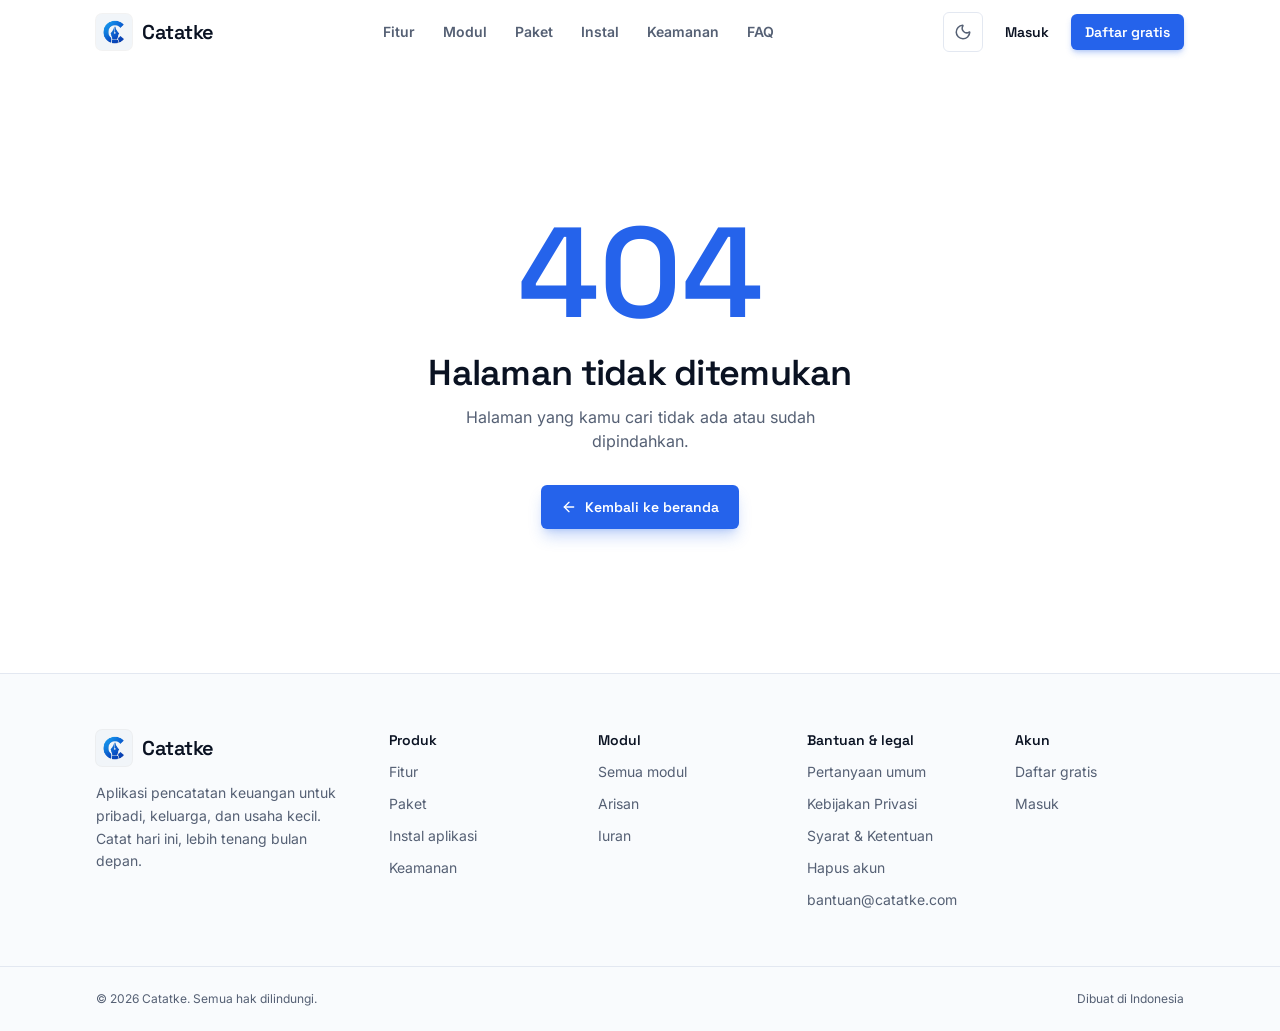
==== commit f3b28094: "update" ====
--- a/index.html
+++ b/index.html
@@ -21,13 +21,13 @@
       })();
     </script>
     <meta name="theme-color" content="#2563eb" />
-    <meta name="description" content="Catatke — aplikasi catat keuangan gratis untuk pribadi, keluarga, dan usaha kecil. Catat pemasukan &amp; pengeluaran, scan struk, atur anggaran rutin, hutang, piutang, aset, dan target finansial." />
+    <meta name="description" content="Catatke — aplikasi catat keuangan gratis untuk pribadi, keluarga, dan usaha kecil. Catat pemasukan &amp; pengeluaran, scan struk, atur anggaran rutin, hutang, piutang, aset, dan target finansial, plus modul Arisan dan Iuran untuk kelompok." />
     <link rel="canonical" href="https://catatke.com/" />
     <meta property="og:type" content="website" />
     <meta property="og:site_name" content="Catatke" />
     <meta property="og:locale" content="id_ID" />
     <meta property="og:title" content="Catatke — Catat keuangan, tenang setiap bulan" />
-    <meta property="og:description" content="Catatke — aplikasi catat keuangan gratis untuk pribadi, keluarga, dan usaha kecil. Catat pemasukan &amp; pengeluaran, scan struk, atur anggaran rutin, hutang, piutang, aset, dan target finansial." />
+    <meta property="og:description" content="Catatke — aplikasi catat keuangan gratis untuk pribadi, keluarga, dan usaha kecil. Catat pemasukan &amp; pengeluaran, scan struk, atur anggaran rutin, hutang, piutang, aset, dan target finansial, plus modul Arisan dan Iuran untuk kelompok." />
     <meta property="og:url" content="https://catatke.com/" />
     <meta property="og:image" content="https://catatke.com/images/screens/10dashboard.png" />
     <meta name="twitter:card" content="summary_large_image" />
@@ -44,10 +44,10 @@
         "offers": { "@type": "Offer", "price": "0", "priceCurrency": "IDR" }
       }
     </script>
-    <script type="module" crossorigin src="/assets/index-DlK5fyf_.js"></script>
-    <link rel="stylesheet" crossorigin href="/assets/index-7rHSDMbZ.css">
+    <script type="module" crossorigin src="/assets/index-TkOYqinO.js"></script>
+    <link rel="stylesheet" crossorigin href="/assets/index-BBFQHhwr.css">
   </head>
   <body>
-    <div id="root"><link rel="preload" as="image" href="/images/logo.png"/><link rel="preload" as="image" href="/images/screens/10dashboard.png" fetchPriority="high"/><div class="flex min-h-dvh flex-col"><header class="sticky top-0 z-50 border-b transition-colors duration-300 border-transparent bg-transparent"><div class="mx-auto w-full max-w-6xl px-4 sm:px-6 lg:px-8 flex h-16 items-center justify-between gap-4"><a class="flex items-center gap-2.5" aria-label="Catatke — beranda" href="/" data-discover="true"><span class="flex size-9 items-center justify-center rounded-md bg-slate-100 ring-1 ring-black/5 dark:bg-white/10 dark:ring-white/10"><img src="/images/logo.png" alt="" width="192" height="192" class="size-6.5"/></span><span class="font-display text-xl font-semibold tracking-tight text-foreground">Catatke</span></a><nav class="hidden items-center gap-1 md:flex" aria-label="Navigasi utama"><a class="rounded-lg px-3 py-2 text-sm font-semibold transition-colors text-muted-foreground hover:text-foreground" href="/fitur" data-discover="true">Fitur</a><a class="rounded-lg px-3 py-2 text-sm font-semibold transition-colors text-muted-foreground hover:text-foreground" href="/paket" data-discover="true">Paket</a><a class="rounded-lg px-3 py-2 text-sm font-semibold transition-colors text-muted-foreground hover:text-foreground" href="/instal" data-discover="true">Instal</a><a class="rounded-lg px-3 py-2 text-sm font-semibold transition-colors text-muted-foreground hover:text-foreground" href="/keamanan" data-discover="true">Keamanan</a><a class="rounded-lg px-3 py-2 text-sm font-semibold transition-colors text-muted-foreground hover:text-foreground" href="/faq" data-discover="true">FAQ</a></nav><div class="flex items-center gap-2"><button type="button" aria-label="Ganti tema terang/gelap" class="flex size-10 items-center justify-center rounded-md border border-border bg-card text-muted-foreground transition-colors hover:text-foreground"><svg xmlns="http://www.w3.org/2000/svg" width="24" height="24" viewBox="0 0 24 24" fill="none" stroke="currentColor" stroke-width="2" stroke-linecap="round" stroke-linejoin="round" class="lucide lucide-moon size-4.5 dark:hidden" aria-hidden="true"><path d="M20.985 12.486a9 9 0 1 1-9.473-9.472c.405-.022.617.46.402.803a6 6 0 0 0 8.268 8.268c.344-.215.825-.004.803.401"></path></svg><svg xmlns="http://www.w3.org/2000/svg" width="24" height="24" viewBox="0 0 24 24" fill="none" stroke="currentColor" stroke-width="2" stroke-linecap="round" stroke-linejoin="round" class="lucide lucide-sun hidden size-4.5 dark:block" aria-hidden="true"><circle cx="12" cy="12" r="4"></circle><path d="M12 2v2"></path><path d="M12 20v2"></path><path d="m4.93 4.93 1.41 1.41"></path><path d="m17.66 17.66 1.41 1.41"></path><path d="M2 12h2"></path><path d="M20 12h2"></path><path d="m6.34 17.66-1.41 1.41"></path><path d="m19.07 4.93-1.41 1.41"></path></svg></button><a href="https://app.catatke.com/login" class="items-center justify-center gap-2 whitespace-nowrap rounded-md font-display font-semibold transition-all focus-visible:outline-2 focus-visible:outline-offset-2 focus-visible:outline-primary text-foreground hover:bg-muted h-9 px-3.5 text-sm hidden sm:inline-flex">Masuk</a><a href="https://app.catatke.com/register" class="items-center justify-center gap-2 whitespace-nowrap rounded-md font-display font-semibold transition-all focus-visible:outline-2 focus-visible:outline-offset-2 focus-visible:outline-primary bg-primary text-primary-foreground shadow-primary/25 hover:-translate-y-0.5 hover:bg-primary-strong hover:shadow-xl hover:shadow-primary/30 dark:hover:bg-blue-500 h-9 px-3.5 text-sm hidden shadow-md sm:inline-flex">Daftar gratis</a><button type="button" aria-label="Buka menu" aria-expanded="false" class="flex size-10 items-center justify-center rounded-md border border-border bg-card text-foreground md:hidden"><svg xmlns="http://www.w3.org/2000/svg" width="24" height="24" viewBox="0 0 24 24" fill="none" stroke="currentColor" stroke-width="2" stroke-linecap="round" stroke-linejoin="round" class="lucide lucide-menu size-5" aria-hidden="true"><path d="M4 5h16"></path><path d="M4 12h16"></path><path d="M4 19h16"></path></svg></button></div></div></header><main class="flex-1"><div class="relative overflow-x-clip"><section class="relative -mt-16 overflow-hidden border-b border-border pt-16 hero-intro"><div aria-hidden="true" class="pointer-events-none absolute inset-y-0 right-0 hidden w-[42%] overflow-hidden border-l border-border bg-muted lg:block"><svg viewBox="0 0 400 600" preserveAspectRatio="none" fill="none" class="absolute inset-0 h-full w-full text-primary"><g stroke="currentColor" stroke-linejoin="round" stroke-linecap="round"><path d="M100 270 H70 L40 240 V120" pathLength="1000" vector-effect="non-scaling-stroke" stroke-width="1.25" opacity="0.22" class="hero-trace"></path><g class="hero-late"><path d="M100 270 H70 L40 240 V120" pathLength="1000" vector-effect="non-scaling-stroke" stroke-width="2.25" opacity="0.75" class="hero-flow" style="animation-duration:4s;animation-delay:0s"></path><path d="M40 120 h0.01" vector-effect="non-scaling-stroke" stroke-width="11" opacity="0.55"></path><path d="M40 120 h0.01" vector-effect="non-scaling-stroke" stroke-width="6" stroke="currentColor" class="text-muted"></path></g></g><g stroke="currentColor" stroke-linejoin="round" stroke-linecap="round"><path d="M150 260 V190 L120 160 V60" pathLength="1000" vector-effect="non-scaling-stroke" stroke-width="1.25" opacity="0.22" class="hero-trace"></path><g class="hero-late"><path d="M150 260 V190 L120 160 V60" pathLength="1000" vector-effect="non-scaling-stroke" stroke-width="2.25" opacity="0.75" class="hero-flow" style="animation-duration:4.8s;animation-delay:-1.7s"></path><path d="M120 60 h0.01" vector-effect="non-scaling-stroke" stroke-width="11" opacity="0.55"></path><path d="M120 60 h0.01" vector-effect="non-scaling-stroke" stroke-width="6" stroke="currentColor" class="text-muted"></path></g></g><g stroke="currentColor" stroke-linejoin="round" stroke-linecap="round"><path d="M180 250 V150 L160 130 V-10" pathLength="1000" vector-effect="non-scaling-stroke" stroke-width="1.25" opacity="0.22" class="hero-trace"></path><g class="hero-late"><path d="M180 250 V150 L160 130 V-10" pathLength="1000" vector-effect="non-scaling-stroke" stroke-width="2.25" opacity="0.75" class="hero-flow" style="animation-duration:5.6s;animation-delay:-3.4s"></path></g></g><g stroke="currentColor" stroke-linejoin="round" stroke-linecap="round"><path d="M200 250 V110" pathLength="1000" vector-effect="non-scaling-stroke" stroke-width="1.25" opacity="0.22" class="hero-trace"></path><g class="hero-late"><path d="M200 250 V110" pathLength="1000" vector-effect="non-scaling-stroke" stroke-width="2.25" opacity="0.75" class="hero-flow" style="animation-duration:6.4s;animation-delay:-5.1s"></path><path d="M200 110 h0.01" vector-effect="non-scaling-stroke" stroke-width="11" opacity="0.55"></path><path d="M200 110 h0.01" vector-effect="non-scaling-stroke" stroke-width="6" stroke="currentColor" class="text-muted"></path></g></g><g stroke="currentColor" stroke-linejoin="round" stroke-linecap="round"><path d="M210 250 V170 L240 140 V80 L260 60 V-10" pathLength="1000" vector-effect="non-scaling-stroke" stroke-width="1.25" opacity="0.22" class="hero-trace"></path><g class="hero-late"><path d="M210 250 V170 L240 140 V80 L260 60 V-10" pathLength="1000" vector-effect="non-scaling-stroke" stroke-width="2.25" opacity="0.75" class="hero-flow" style="animation-duration:7.2s;animation-delay:-0.7999999999999998s"></path></g></g><g stroke="currentColor" stroke-linejoin="round" stroke-linecap="round"><path d="M250 260 V200 L290 160 V100" pathLength="1000" vector-effect="non-scaling-stroke" stroke-width="1.25" opacity="0.22" class="hero-trace"></path><g class="hero-late"><path d="M250 260 V200 L290 160 V100" pathLength="1000" vector-effect="non-scaling-stroke" stroke-width="2.25" opacity="0.75" class="hero-flow" style="animation-duration:4s;animation-delay:-2.5s"></path><path d="M290 100 h0.01" vector-effect="non-scaling-stroke" stroke-width="11" opacity="0.55"></path><path d="M290 100 h0.01" vector-effect="non-scaling-stroke" stroke-width="6" stroke="currentColor" class="text-muted"></path></g></g><g stroke="currentColor" stroke-linejoin="round" stroke-linecap="round"><path d="M300 270 H330 L360 240 V150 L380 130 V40" pathLength="1000" vector-effect="non-scaling-stroke" stroke-width="1.25" opacity="0.22" class="hero-trace"></path><g class="hero-late"><path d="M300 270 H330 L360 240 V150 L380 130 V40" pathLength="1000" vector-effect="non-scaling-stroke" stroke-width="2.25" opacity="0.75" class="hero-flow" style="animation-duration:4.8s;animation-delay:-4.199999999999999s"></path><path d="M380 40 h0.01" vector-effect="non-scaling-stroke" stroke-width="11" opacity="0.55"></path><path d="M380 40 h0.01" vector-effect="non-scaling-stroke" stroke-width="6" stroke="currentColor" class="text-muted"></path></g></g><g stroke="currentColor" stroke-linejoin="round" stroke-linecap="round"><path d="M120 285 H20" pathLength="1000" vector-effect="non-scaling-stroke" stroke-width="1.25" opacity="0.22" class="hero-trace"></path><g class="hero-late"><path d="M120 285 H20" pathLength="1000" vector-effect="non-scaling-stroke" stroke-width="2.25" opacity="0.75" class="hero-flow" style="animation-duration:5.6s;animation-delay:-5.9s"></path><path d="M20 285 h0.01" vector-effect="non-scaling-stroke" stroke-width="11" opacity="0.55"></path><path d="M20 285 h0.01" vector-effect="non-scaling-stroke" stroke-width="6" stroke="currentColor" class="text-muted"></path></g></g><g stroke="currentColor" stroke-linejoin="round" stroke-linecap="round"><path d="M120 300 H60 L40 320 H-10" pathLength="1000" vector-effect="non-scaling-stroke" stroke-width="1.25" opacity="0.22" class="hero-trace"></path><g class="hero-late"><path d="M120 300 H60 L40 320 H-10" pathLength="1000" vector-effect="non-scaling-stroke" stroke-width="2.25" opacity="0.75" class="hero-flow" style="animation-duration:6.4s;animation-delay:-1.5999999999999996s"></path></g></g><g stroke="currentColor" stroke-linejoin="round" stroke-linecap="round"><path d="M120 330 H90 L60 360 V420" pathLength="1000" vector-effect="non-scaling-stroke" stroke-width="1.25" opacity="0.22" class="hero-trace"></path><g class="hero-late"><path d="M120 330 H90 L60 360 V420" pathLength="1000" vector-effect="non-scaling-stroke" stroke-width="2.25" opacity="0.75" class="hero-flow" style="animation-duration:7.2s;animation-delay:-3.299999999999999s"></path><path d="M60 420 h0.01" vector-effect="non-scaling-stroke" stroke-width="11" opacity="0.55"></path><path d="M60 420 h0.01" vector-effect="non-scaling-stroke" stroke-width="6" stroke="currentColor" class="text-muted"></path></g></g><g stroke="currentColor" stroke-linejoin="round" stroke-linecap="round"><path d="M280 285 H380" pathLength="1000" vector-effect="non-scaling-stroke" stroke-width="1.25" opacity="0.22" class="hero-trace"></path><g class="hero-late"><path d="M280 285 H380" pathLength="1000" vector-effect="non-scaling-stroke" stroke-width="2.25" opacity="0.75" class="hero-flow" style="animation-duration:4s;animation-delay:-5s"></path><path d="M380 285 h0.01" vector-effect="non-scaling-stroke" stroke-width="11" opacity="0.55"></path><path d="M380 285 h0.01" vector-effect="non-scaling-stroke" stroke-width="6" stroke="currentColor" class="text-muted"></path></g></g><g stroke="currentColor" stroke-linejoin="round" stroke-linecap="round"><path d="M280 300 H340 L360 320 H410" pathLength="1000" vector-effect="non-scaling-stroke" stroke-width="1.25" opacity="0.22" class="hero-trace"></path><g class="hero-late"><path d="M280 300 H340 L360 320 H410" pathLength="1000" vector-effect="non-scaling-stroke" stroke-width="2.25" opacity="0.75" class="hero-flow" style="animation-duration:4.8s;animation-delay:-0.6999999999999993s"></path></g></g><g stroke="currentColor" stroke-linejoin="round" stroke-linecap="round"><path d="M150 340 V410 L120 440 V540" pathLength="1000" vector-effect="non-scaling-stroke" stroke-width="1.25" opacity="0.22" class="hero-trace"></path><g class="hero-late"><path d="M150 340 V410 L120 440 V540" pathLength="1000" vector-effect="non-scaling-stroke" stroke-width="2.25" opacity="0.75" class="hero-flow" style="animation-duration:5.6s;animation-delay:-2.3999999999999986s"></path><path d="M120 540 h0.01" vector-effect="non-scaling-stroke" stroke-width="11" opacity="0.55"></path><path d="M120 540 h0.01" vector-effect="non-scaling-stroke" stroke-width="6" stroke="currentColor" class="text-muted"></path></g></g><g stroke="currentColor" stroke-linejoin="round" stroke-linecap="round"><path d="M180 350 V450 L160 470 V610" pathLength="1000" vector-effect="non-scaling-stroke" stroke-width="1.25" opacity="0.22" class="hero-trace"></path><g class="hero-late"><path d="M180 350 V450 L160 470 V610" pathLength="1000" vector-effect="non-scaling-stroke" stroke-width="2.25" opacity="0.75" class="hero-flow" style="animation-duration:6.4s;animation-delay:-4.099999999999998s"></path></g></g><g stroke="currentColor" stroke-linejoin="round" stroke-linecap="round"><path d="M200 350 V490" pathLength="1000" vector-effect="non-scaling-stroke" stroke-width="1.25" opacity="0.22" class="hero-trace"></path><g class="hero-late"><path d="M200 350 V490" pathLength="1000" vector-effect="non-scaling-stroke" stroke-width="2.25" opacity="0.75" class="hero-flow" style="animation-duration:7.2s;animation-delay:-5.800000000000001s"></path><path d="M200 490 h0.01" vector-effect="non-scaling-stroke" stroke-width="11" opacity="0.55"></path><path d="M200 490 h0.01" vector-effect="non-scaling-stroke" stroke-width="6" stroke="currentColor" class="text-muted"></path></g></g><g stroke="currentColor" stroke-linejoin="round" stroke-linecap="round"><path d="M210 350 V430 L240 460 V520 L260 540 V570" pathLength="1000" vector-effect="non-scaling-stroke" stroke-width="1.25" opacity="0.22" class="hero-trace"></path><g class="hero-late"><path d="M210 350 V430 L240 460 V520 L260 540 V570" pathLength="1000" vector-effect="non-scaling-stroke" stroke-width="2.25" opacity="0.75" class="hero-flow" style="animation-duration:4s;animation-delay:-1.5s"></path><path d="M260 570 h0.01" vector-effect="non-scaling-stroke" stroke-width="11" opacity="0.55"></path><path d="M260 570 h0.01" vector-effect="non-scaling-stroke" stroke-width="6" stroke="currentColor" class="text-muted"></path></g></g><g stroke="currentColor" stroke-linejoin="round" stroke-linecap="round"><path d="M250 340 V400 L290 440 V500" pathLength="1000" vector-effect="non-scaling-stroke" stroke-width="1.25" opacity="0.22" class="hero-trace"></path><g class="hero-late"><path d="M250 340 V400 L290 440 V500" pathLength="1000" vector-effect="non-scaling-stroke" stroke-width="2.25" opacity="0.75" class="hero-flow" style="animation-duration:4.8s;animation-delay:-3.1999999999999993s"></path><path d="M290 500 h0.01" vector-effect="non-scaling-stroke" stroke-width="11" opacity="0.55"></path><path d="M290 500 h0.01" vector-effect="non-scaling-stroke" stroke-width="6" stroke="currentColor" class="text-muted"></path></g></g><g stroke="currentColor" stroke-linejoin="round" stroke-linecap="round"><path d="M300 330 H330 L360 360 V450 L380 470 V560" pathLength="1000" vector-effect="non-scaling-stroke" stroke-width="1.25" opacity="0.22" class="hero-trace"></path><g class="hero-late"><path d="M300 330 H330 L360 360 V450 L380 470 V560" pathLength="1000" vector-effect="non-scaling-stroke" stroke-width="2.25" opacity="0.75" class="hero-flow" style="animation-duration:5.6s;animation-delay:-4.899999999999999s"></path><path d="M380 560 h0.01" vector-effect="non-scaling-stroke" stroke-width="11" opacity="0.55"></path><path d="M380 560 h0.01" vector-effect="non-scaling-stroke" stroke-width="6" stroke="currentColor" class="text-muted"></path></g></g></svg><div class="absolute inset-0 flex items-center justify-center"><img src="/images/logo.png" alt="" width="192" height="192" class="hero-intro-logo size-28"/></div></div><div class="mx-auto w-full max-w-6xl px-4 sm:px-6 lg:px-8 relative grid items-center gap-14 pt-12 pb-16 sm:pt-16 lg:grid-cols-[minmax(0,1fr)_minmax(0,1.1fr)] lg:gap-12 lg:pt-24 lg:pb-28"><div class="flex flex-col"><p class="flex items-center gap-3 text-sm font-semibold text-muted-foreground"><span class="h-px w-8 bg-primary"></span>Aplikasi pencatatan keuangan</p><h1 class="mt-6 text-[2.6rem] leading-[1.02] font-semibold tracking-[-0.035em] text-foreground sm:text-6xl lg:text-[4.1rem]">Keuangan rapi,<br/><span class="text-primary">mulai dari satu catatan.</span></h1><p class="mt-6 max-w-lg text-lg leading-relaxed text-muted-foreground">Pemasukan, pengeluaran, tagihan bulanan, hutang-piutang, sampai aset. Semua tercatat di satu tempat, bisa dipakai sendiri atau bersama keluarga.</p><div class="mt-9 flex flex-col gap-4 sm:flex-row sm:items-center sm:gap-6"><a href="https://app.catatke.com/register" class="inline-flex items-center justify-center gap-2 whitespace-nowrap rounded-md font-display font-semibold transition-all focus-visible:outline-2 focus-visible:outline-offset-2 focus-visible:outline-primary bg-primary text-primary-foreground shadow-primary/25 hover:-translate-y-0.5 hover:bg-primary-strong hover:shadow-xl hover:shadow-primary/30 dark:hover:bg-blue-500 h-13 px-6 text-base shadow-md">Daftar gratis <svg xmlns="http://www.w3.org/2000/svg" width="24" height="24" viewBox="0 0 24 24" fill="none" stroke="currentColor" stroke-width="2" stroke-linecap="round" stroke-linejoin="round" class="lucide lucide-arrow-right size-4.5" aria-hidden="true"><path d="M5 12h14"></path><path d="m12 5 7 7-7 7"></path></svg></a><a href="https://app.catatke.com/login" class="group inline-flex items-center gap-1.5 text-sm font-semibold text-foreground hover:text-primary">Sudah punya akun? Masuk<svg xmlns="http://www.w3.org/2000/svg" width="24" height="24" viewBox="0 0 24 24" fill="none" stroke="currentColor" stroke-width="2" stroke-linecap="round" stroke-linejoin="round" class="lucide lucide-arrow-right size-4 transition-transform group-hover:translate-x-0.5" aria-hidden="true"><path d="M5 12h14"></path><path d="m12 5 7 7-7 7"></path></svg></a></div><p class="mt-4 text-sm text-muted-foreground">Paket Free gratis selamanya. Tidak perlu kartu kredit.</p><dl class="mt-12 grid grid-cols-3 border-t border-border pt-6"><div class="flex flex-col gap-1.5 pr-3"><dt class="flex items-center gap-2 text-sm font-bold text-foreground"><svg xmlns="http://www.w3.org/2000/svg" width="24" height="24" viewBox="0 0 24 24" fill="none" stroke="currentColor" stroke-width="2" stroke-linecap="round" stroke-linejoin="round" class="lucide lucide-scan-line size-4 shrink-0 text-primary" aria-hidden="true"><path d="M3 7V5a2 2 0 0 1 2-2h2"></path><path d="M17 3h2a2 2 0 0 1 2 2v2"></path><path d="M21 17v2a2 2 0 0 1-2 2h-2"></path><path d="M7 21H5a2 2 0 0 1-2-2v-2"></path><path d="M7 12h10"></path></svg><span class="min-w-0">Scan struk</span></dt><dd class="text-xs leading-snug text-muted-foreground sm:text-[13px]">Foto, lalu tersimpan</dd></div><div class="flex flex-col gap-1.5 pr-3 border-l border-border pl-4"><dt class="flex items-center gap-2 text-sm font-bold text-foreground"><svg xmlns="http://www.w3.org/2000/svg" width="24" height="24" viewBox="0 0 24 24" fill="none" stroke="currentColor" stroke-width="2" stroke-linecap="round" stroke-linejoin="round" class="lucide lucide-calendar-clock size-4 shrink-0 text-primary" aria-hidden="true"><path d="M16 14v2.2l1.6 1"></path><path d="M16 2v3"></path><path d="M21 7.338V5a2 2 0 00-2-2H5a2 2 0 00-2 2v14a2 2 0 002 2h2.338"></path><path d="M3 9h5.859"></path><path d="M8 2v3"></path><circle cx="16" cy="16" r="6"></circle></svg><span class="min-w-0">Tagihan rutin</span></dt><dd class="text-xs leading-snug text-muted-foreground sm:text-[13px]">Diingatkan tiap bulan</dd></div><div class="flex flex-col gap-1.5 pr-3 border-l border-border pl-4"><dt class="flex items-center gap-2 text-sm font-bold text-foreground"><svg xmlns="http://www.w3.org/2000/svg" width="24" height="24" viewBox="0 0 24 24" fill="none" stroke="currentColor" stroke-width="2" stroke-linecap="round" stroke-linejoin="round" class="lucide lucide-users size-4 shrink-0 text-primary" aria-hidden="true"><path d="M16 21v-2a4 4 0 0 0-4-4H6a4 4 0 0 0-4 4v2"></path><path d="M16 3.128a4 4 0 0 1 0 7.744"></path><path d="M22 21v-2a4 4 0 0 0-3-3.87"></path><circle cx="9" cy="7" r="4"></circle></svg><span class="min-w-0">Workspace bersama</span></dt><dd class="text-xs leading-snug text-muted-foreground sm:text-[13px]">Keluarga atau tim usaha</dd></div></dl></div><div class="relative"><div aria-hidden="true" class="pointer-events-none absolute inset-0 z-10 flex items-center justify-center lg:hidden"><img src="/images/logo.png" alt="" width="192" height="192" class="hero-intro-logo size-24"/></div><div data-screen-from="true" class="hero-shot lg:w-[135%]"><div><div class="relative dark:hidden"><div aria-hidden="true" class="pointer-events-none absolute inset-0"><div class="absolute inset-x-[1.6%] inset-y-[2.8%] overflow-hidden rounded-md sm:rounded-lg"><div class="flex h-full flex-col bg-card"><div class="flex h-[6%] items-center gap-1.5 border-b border-border px-3"><span class="size-2 rounded-full bg-rose-400/60"></span><span class="size-2 rounded-full bg-amber-400/60"></span><span class="size-2 rounded-full bg-emerald-400/60"></span><span class="skel ml-4 h-2 w-1/4"></span></div><div class="flex flex-1"><div class="hidden w-[16%] flex-col gap-3 border-r border-border p-3 sm:flex"><span class="skel h-3 w-3/4"></span><span class="skel h-2 w-full"></span><span class="skel h-2 w-full"></span><span class="skel h-2 w-full"></span><span class="skel h-2 w-full"></span><span class="skel h-2 w-full"></span><span class="skel h-2 w-full"></span><span class="skel h-2 w-full"></span></div><div class="flex flex-1 flex-col gap-3 p-3 sm:gap-4 sm:p-5"><span class="skel h-3 w-1/3 sm:h-4"></span><span class="skel h-2 w-1/2"></span><div class="grid flex-1 grid-cols-3 gap-2 sm:gap-3"><div class="skel col-span-2 rounded-md!"></div><div class="skel rounded-md!"></div><div class="skel rounded-md!"></div><div class="skel col-span-2 rounded-md!"></div></div></div></div></div></div></div><img width="1918" height="1074" alt="Dashboard Catatke: ringkasan kekayaan bersih, tren, dan hal yang perlu diperhatikan" decoding="async" src="/images/screens/10dashboard.png" loading="eager" fetchPriority="high" class="relative block h-auto w-full"/></div><div class="relative hidden dark:block"><div aria-hidden="true" class="pointer-events-none absolute inset-0"><div class="absolute inset-x-[1.6%] inset-y-[2.8%] overflow-hidden rounded-md sm:rounded-lg"><div class="flex h-full flex-col bg-card"><div class="flex h-[6%] items-center gap-1.5 border-b border-border px-3"><span class="size-2 rounded-full bg-rose-400/60"></span><span class="size-2 rounded-full bg-amber-400/60"></span><span class="size-2 rounded-full bg-emerald-400/60"></span><span class="skel ml-4 h-2 w-1/4"></span></div><div class="flex flex-1"><div class="hidden w-[16%] flex-col gap-3 border-r border-border p-3 sm:flex"><span class="skel h-3 w-3/4"></span><span class="skel h-2 w-full"></span><span class="skel h-2 w-full"></span><span class="skel h-2 w-full"></span><span class="skel h-2 w-full"></span><span class="skel h-2 w-full"></span><span class="skel h-2 w-full"></span><span class="skel h-2 w-full"></span></div><div class="flex flex-1 flex-col gap-3 p-3 sm:gap-4 sm:p-5"><span class="skel h-3 w-1/3 sm:h-4"></span><span class="skel h-2 w-1/2"></span><div class="grid flex-1 grid-cols-3 gap-2 sm:gap-3"><div class="skel col-span-2 rounded-md!"></div><div class="skel rounded-md!"></div><div class="skel rounded-md!"></div><div class="skel col-span-2 rounded-md!"></div></div></div></div></div></div></div><img width="1918" height="1074" alt="Dashboard Catatke: ringkasan kekayaan bersih, tren, dan hal yang perlu diperhatikan" decoding="async" src="/images/screens/10dashboard-dark.png" loading="lazy" class="relative block h-auto w-full"/></div></div></div><div data-phone-from="true" class="hero-shot hero-shot-phone absolute -bottom-10 -left-4 hidden w-[27%] sm:block lg:-bottom-14 lg:-left-12"><div class="drop-shadow-2xl"><div class="relative dark:hidden"><img width="1419" height="2796" alt="Form tambah transaksi Catatke di HP" loading="lazy" decoding="async" src="/images/mobile/13tambah-transaksi-portrait.png" class="img-load block h-auto w-full"/><div aria-hidden="true" class="img-skel pointer-events-none absolute inset-0"><div class="mx-auto flex h-[97%] w-[90%] translate-y-[1.5%] flex-col gap-3 rounded-[14%/7%] border-[3px] border-foreground/10 bg-card p-[8%]"><span class="skel mx-auto mb-2 h-3 w-1/3"></span><span class="skel h-3 w-2/3"></span><span class="skel h-2 w-full"></span><div class="skel mt-2 h-1/5 rounded-md!"></div><div class="skel h-1/6 rounded-md!"></div><div class="skel h-1/6 rounded-md!"></div></div></div></div><div class="relative hidden dark:block"><img width="1419" height="2796" alt="Form tambah transaksi Catatke di HP" loading="lazy" decoding="async" src="/images/mobile/13tambah-transaksi-dark-portrait.png" class="img-load block h-auto w-full"/><div aria-hidden="true" class="img-skel pointer-events-none absolute inset-0"><div class="mx-auto flex h-[97%] w-[90%] translate-y-[1.5%] flex-col gap-3 rounded-[14%/7%] border-[3px] border-foreground/10 bg-card p-[8%]"><span class="skel mx-auto mb-2 h-3 w-1/3"></span><span class="skel h-3 w-2/3"></span><span class="skel h-2 w-full"></span><div class="skel mt-2 h-1/5 rounded-md!"></div><div class="skel h-1/6 rounded-md!"></div><div class="skel h-1/6 rounded-md!"></div></div></div></div></div></div></div></div></section><section aria-label="Mitra dan sponsor" class="border-b border-border bg-muted/40"><div class="mx-auto w-full max-w-6xl px-4 sm:px-6 lg:px-8 grid items-center gap-6 py-10 lg:grid-cols-[minmax(0,17rem)_minmax(0,1fr)] lg:gap-10 lg:py-12"><div class="flex flex-col gap-2 lg:border-r lg:border-border lg:pr-10"><span class="inline-flex items-center gap-2.5 text-sm font-semibold text-primary dark:text-blue-400 [&amp;_svg]:size-4"><span aria-hidden="true" class="h-px w-8 bg-current"></span>Didukung oleh</span><p class="font-display text-lg leading-snug font-semibold text-foreground">Mitra &amp; sponsor Catatke</p><p class="text-sm leading-relaxed text-muted-foreground">Ruang ini disiapkan untuk mitra pertama kami.</p><a href="mailto:halo@catatke.com?subject=Kemitraan%20Catatke" class="group mt-1 inline-flex w-fit items-center gap-1.5 text-sm font-semibold text-foreground hover:text-primary">Jadi mitra<svg xmlns="http://www.w3.org/2000/svg" width="24" height="24" viewBox="0 0 24 24" fill="none" stroke="currentColor" stroke-width="2" stroke-linecap="round" stroke-linejoin="round" class="lucide lucide-arrow-right size-4 transition-transform group-hover:translate-x-0.5" aria-hidden="true"><path d="M5 12h14"></path><path d="m12 5 7 7-7 7"></path></svg></a></div><div class="marquee min-w-0 overflow-hidden" aria-hidden="true"><div class="marquee-track flex w-max"><ul class="flex shrink-0 gap-4 pr-4"><li class="flex h-16 w-48 shrink-0 items-center justify-center rounded-md border border-border bg-card px-5 gap-3"><span class="size-7 shrink-0 rounded-md bg-foreground/8"></span><span class="h-2.5 rounded-full bg-foreground/8 w-20"></span></li><li class="flex h-16 w-48 shrink-0 items-center justify-center rounded-md border border-border bg-card px-5 gap-3"><span class="size-7 shrink-0 rounded-md bg-foreground/8"></span><span class="h-2.5 rounded-full bg-foreground/8 w-14"></span></li><li class="flex h-16 w-48 shrink-0 items-center justify-center rounded-md border border-border bg-card px-5 gap-3"><span class="size-7 shrink-0 rounded-md bg-foreground/8"></span><span class="h-2.5 rounded-full bg-foreground/8 w-24"></span></li><li class="flex h-16 w-48 shrink-0 items-center justify-center rounded-md border border-border bg-card px-5 gap-3"><span class="size-7 shrink-0 rounded-md bg-foreground/8"></span><span class="h-2.5 rounded-full bg-foreground/8 w-16"></span></li><li class="flex h-16 w-48 shrink-0 items-center justify-center rounded-md border border-border bg-card px-5 gap-3"><span class="size-7 shrink-0 rounded-md bg-foreground/8"></span><span class="h-2.5 rounded-full bg-foreground/8 w-20"></span></li><li class="flex h-16 w-48 shrink-0 items-center justify-center rounded-md border border-border bg-card px-5 gap-3"><span class="size-7 shrink-0 rounded-md bg-foreground/8"></span><span class="h-2.5 rounded-full bg-foreground/8 w-12"></span></li><li class="flex h-16 w-48 shrink-0 items-center justify-center rounded-md border border-border bg-card px-5 gap-3"><span class="size-7 shrink-0 rounded-md bg-foreground/8"></span><span class="h-2.5 rounded-full bg-foreground/8 w-24"></span></li><li class="flex h-16 w-48 shrink-0 items-center justify-center rounded-md border border-border bg-card px-5 gap-3"><span class="size-7 shrink-0 rounded-md bg-foreground/8"></span><span class="h-2.5 rounded-full bg-foreground/8 w-16"></span></li></ul><ul aria-hidden="true" class="flex shrink-0 gap-4 pr-4"><li class="flex h-16 w-48 shrink-0 items-center justify-center rounded-md border border-border bg-card px-5 gap-3"><span class="size-7 shrink-0 rounded-md bg-foreground/8"></span><span class="h-2.5 rounded-full bg-foreground/8 w-20"></span></li><li class="flex h-16 w-48 shrink-0 items-center justify-center rounded-md border border-border bg-card px-5 gap-3"><span class="size-7 shrink-0 rounded-md bg-foreground/8"></span><span class="h-2.5 rounded-full bg-foreground/8 w-14"></span></li><li class="flex h-16 w-48 shrink-0 items-center justify-center rounded-md border border-border bg-card px-5 gap-3"><span class="size-7 shrink-0 rounded-md bg-foreground/8"></span><span class="h-2.5 rounded-full bg-foreground/8 w-24"></span></li><li class="flex h-16 w-48 shrink-0 items-center justify-center rounded-md border border-border bg-card px-5 gap-3"><span class="size-7 shrink-0 rounded-md bg-foreground/8"></span><span class="h-2.5 rounded-full bg-foreground/8 w-16"></span></li><li class="flex h-16 w-48 shrink-0 items-center justify-center rounded-md border border-border bg-card px-5 gap-3"><span class="size-7 shrink-0 rounded-md bg-foreground/8"></span><span class="h-2.5 rounded-full bg-foreground/8 w-20"></span></li><li class="flex h-16 w-48 shrink-0 items-center justify-center rounded-md border border-border bg-card px-5 gap-3"><span class="size-7 shrink-0 rounded-md bg-foreground/8"></span><span class="h-2.5 rounded-full bg-foreground/8 w-12"></span></li><li class="flex h-16 w-48 shrink-0 items-center justify-center rounded-md border border-border bg-card px-5 gap-3"><span class="size-7 shrink-0 rounded-md bg-foreground/8"></span><span class="h-2.5 rounded-full bg-foreground/8 w-24"></span></li><li class="flex h-16 w-48 shrink-0 items-center justify-center rounded-md border border-border bg-card px-5 gap-3"><span class="size-7 shrink-0 rounded-md bg-foreground/8"></span><span class="h-2.5 rounded-full bg-foreground/8 w-16"></span></li></ul></div></div></div></section><section class="relative py-20 sm:py-28"><div data-phone-stop="true" aria-hidden="true" class="pointer-events-none absolute top-16 right-[max(-1.5rem,calc(50%-41rem))] hidden aspect-[1419/2796] w-60 lg:block"></div><div class="mx-auto w-full max-w-6xl px-4 sm:px-6 lg:px-8 relative z-20"><div class="flex flex-col justify-between gap-6 lg:flex-row lg:items-end"><div class="flex flex-col gap-4 max-w-2xl items-start"><span class="inline-flex items-center gap-2.5 text-sm font-semibold text-primary dark:text-blue-400 [&amp;_svg]:size-4"><span aria-hidden="true" class="h-px w-8 bg-current"></span>Fitur</span><h2 class="font-semibold text-balance text-foreground text-3xl sm:text-4xl lg:text-[2.75rem] lg:leading-tight">Yang biasanya tercecer, sekarang di satu tempat</h2><p class="text-base leading-relaxed text-pretty text-muted-foreground sm:text-lg">Catatan di kertas, pengingat di kepala, pinjaman di chat. Catatke merapikan semuanya dalam satu aplikasi.</p></div><a class="inline-flex items-center justify-center gap-2 whitespace-nowrap rounded-md font-display font-semibold transition-all focus-visible:outline-2 focus-visible:outline-offset-2 focus-visible:outline-primary border border-border bg-card text-foreground hover:border-primary/40 hover:bg-muted h-11 px-5 text-sm w-fit shrink-0" href="/fitur" data-discover="true">Semua fitur <svg xmlns="http://www.w3.org/2000/svg" width="24" height="24" viewBox="0 0 24 24" fill="none" stroke="currentColor" stroke-width="2" stroke-linecap="round" stroke-linejoin="round" class="lucide lucide-arrow-right size-4" aria-hidden="true"><path d="M5 12h14"></path><path d="m12 5 7 7-7 7"></path></svg></a></div><div class="mt-14 grid gap-6 md:grid-cols-3"><article data-screen-end="true" class="flex flex-col overflow-hidden rounded-lg border border-border bg-card"><div class="relative overflow-hidden border-b border-border bg-muted" style="aspect-ratio:1.6"><div class="relative dark:hidden" style="position:absolute;width:151.5151515151515%;left:-37.878787878787875%;top:-24.434543558631148%"><img width="1918" height="1074" alt="Tampilan Scan struk di Catatke" loading="lazy" decoding="async" src="/images/screens/13scan-struk.png" class="img-load block h-auto w-full"/><div aria-hidden="true" class="img-skel pointer-events-none absolute inset-0"><div class="flex h-full flex-col bg-card"><div class="flex h-[6%] items-center gap-1.5 border-b border-border px-3"><span class="size-2 rounded-full bg-rose-400/60"></span><span class="size-2 rounded-full bg-amber-400/60"></span><span class="size-2 rounded-full bg-emerald-400/60"></span><span class="skel ml-4 h-2 w-1/4"></span></div><div class="flex flex-1"><div class="hidden w-[16%] flex-col gap-3 border-r border-border p-3 sm:flex"><span class="skel h-3 w-3/4"></span><span class="skel h-2 w-full"></span><span class="skel h-2 w-full"></span><span class="skel h-2 w-full"></span><span class="skel h-2 w-full"></span><span class="skel h-2 w-full"></span><span class="skel h-2 w-full"></span><span class="skel h-2 w-full"></span></div><div class="flex flex-1 flex-col gap-3 p-3 sm:gap-4 sm:p-5"><span class="skel h-3 w-1/3 sm:h-4"></span><span class="skel h-2 w-1/2"></span><div class="grid flex-1 grid-cols-3 gap-2 sm:gap-3"><div class="skel col-span-2 rounded-md!"></div><div class="skel rounded-md!"></div><div class="skel rounded-md!"></div><div class="skel col-span-2 rounded-md!"></div></div></div></div></div></div></div><div class="relative hidden dark:block" style="position:absolute;width:151.5151515151515%;left:-37.878787878787875%;top:-24.434543558631148%"><img width="1918" height="1074" alt="Tampilan Scan struk di Catatke" loading="lazy" decoding="async" src="/images/screens/13scan-struk-dark.png" class="img-load block h-auto w-full"/><div aria-hidden="true" class="img-skel pointer-events-none absolute inset-0"><div class="flex h-full flex-col bg-card"><div class="flex h-[6%] items-center gap-1.5 border-b border-border px-3"><span class="size-2 rounded-full bg-rose-400/60"></span><span class="size-2 rounded-full bg-amber-400/60"></span><span class="size-2 rounded-full bg-emerald-400/60"></span><span class="skel ml-4 h-2 w-1/4"></span></div><div class="flex flex-1"><div class="hidden w-[16%] flex-col gap-3 border-r border-border p-3 sm:flex"><span class="skel h-3 w-3/4"></span><span class="skel h-2 w-full"></span><span class="skel h-2 w-full"></span><span class="skel h-2 w-full"></span><span class="skel h-2 w-full"></span><span class="skel h-2 w-full"></span><span class="skel h-2 w-full"></span><span class="skel h-2 w-full"></span></div><div class="flex flex-1 flex-col gap-3 p-3 sm:gap-4 sm:p-5"><span class="skel h-3 w-1/3 sm:h-4"></span><span class="skel h-2 w-1/2"></span><div class="grid flex-1 grid-cols-3 gap-2 sm:gap-3"><div class="skel col-span-2 rounded-md!"></div><div class="skel rounded-md!"></div><div class="skel rounded-md!"></div><div class="skel col-span-2 rounded-md!"></div></div></div></div></div></div></div></div><div class="flex flex-col gap-2 p-6"><h3 class="flex items-center gap-2 text-lg font-semibold text-foreground"><svg xmlns="http://www.w3.org/2000/svg" width="24" height="24" viewBox="0 0 24 24" fill="none" stroke="currentColor" stroke-width="2" stroke-linecap="round" stroke-linejoin="round" class="lucide lucide-scan-line size-4.5 text-primary" aria-hidden="true"><path d="M3 7V5a2 2 0 0 1 2-2h2"></path><path d="M17 3h2a2 2 0 0 1 2 2v2"></path><path d="M21 17v2a2 2 0 0 1-2 2h-2"></path><path d="M7 21H5a2 2 0 0 1-2-2v-2"></path><path d="M7 12h10"></path></svg>Scan struk</h3><p class="text-sm leading-relaxed text-muted-foreground">Foto struk belanja, nominal dan rinciannya terbaca otomatis. Kamu tinggal memeriksa lalu menyimpan.</p></div></article><article data-screen-end="true" class="flex flex-col overflow-hidden rounded-lg border border-border bg-card"><div class="relative overflow-hidden border-b border-border bg-muted" style="aspect-ratio:1.6"><div class="relative dark:hidden" style="position:absolute;width:200%;left:-66%;top:-32.25359749739312%"><img width="1918" height="1074" alt="Tampilan Anggaran rutin di Catatke" loading="lazy" decoding="async" src="/images/screens/12anggaran-rutin.png" class="img-load block h-auto w-full"/><div aria-hidden="true" class="img-skel pointer-events-none absolute inset-0"><div class="flex h-full flex-col bg-card"><div class="flex h-[6%] items-center gap-1.5 border-b border-border px-3"><span class="size-2 rounded-full bg-rose-400/60"></span><span class="size-2 rounded-full bg-amber-400/60"></span><span class="size-2 rounded-full bg-emerald-400/60"></span><span class="skel ml-4 h-2 w-1/4"></span></div><div class="flex flex-1"><div class="hidden w-[16%] flex-col gap-3 border-r border-border p-3 sm:flex"><span class="skel h-3 w-3/4"></span><span class="skel h-2 w-full"></span><span class="skel h-2 w-full"></span><span class="skel h-2 w-full"></span><span class="skel h-2 w-full"></span><span class="skel h-2 w-full"></span><span class="skel h-2 w-full"></span><span class="skel h-2 w-full"></span></div><div class="flex flex-1 flex-col gap-3 p-3 sm:gap-4 sm:p-5"><span class="skel h-3 w-1/3 sm:h-4"></span><span class="skel h-2 w-1/2"></span><div class="grid flex-1 grid-cols-3 gap-2 sm:gap-3"><div class="skel col-span-2 rounded-md!"></div><div class="skel rounded-md!"></div><div class="skel rounded-md!"></div><div class="skel col-span-2 rounded-md!"></div></div></div></div></div></div></div><div class="relative hidden dark:block" style="position:absolute;width:200%;left:-66%;top:-32.25359749739312%"><img width="1918" height="1074" alt="Tampilan Anggaran rutin di Catatke" loading="lazy" decoding="async" src="/images/screens/12anggaran-rutin-dark.png" class="img-load block h-auto w-full"/><div aria-hidden="true" class="img-skel pointer-events-none absolute inset-0"><div class="flex h-full flex-col bg-card"><div class="flex h-[6%] items-center gap-1.5 border-b border-border px-3"><span class="size-2 rounded-full bg-rose-400/60"></span><span class="size-2 rounded-full bg-amber-400/60"></span><span class="size-2 rounded-full bg-emerald-400/60"></span><span class="skel ml-4 h-2 w-1/4"></span></div><div class="flex flex-1"><div class="hidden w-[16%] flex-col gap-3 border-r border-border p-3 sm:flex"><span class="skel h-3 w-3/4"></span><span class="skel h-2 w-full"></span><span class="skel h-2 w-full"></span><span class="skel h-2 w-full"></span><span class="skel h-2 w-full"></span><span class="skel h-2 w-full"></span><span class="skel h-2 w-full"></span><span class="skel h-2 w-full"></span></div><div class="flex flex-1 flex-col gap-3 p-3 sm:gap-4 sm:p-5"><span class="skel h-3 w-1/3 sm:h-4"></span><span class="skel h-2 w-1/2"></span><div class="grid flex-1 grid-cols-3 gap-2 sm:gap-3"><div class="skel col-span-2 rounded-md!"></div><div class="skel rounded-md!"></div><div class="skel rounded-md!"></div><div class="skel col-span-2 rounded-md!"></div></div></div></div></div></div></div></div><div class="flex flex-col gap-2 p-6"><h3 class="flex items-center gap-2 text-lg font-semibold text-foreground"><svg xmlns="http://www.w3.org/2000/svg" width="24" height="24" viewBox="0 0 24 24" fill="none" stroke="currentColor" stroke-width="2" stroke-linecap="round" stroke-linejoin="round" class="lucide lucide-calendar-clock size-4.5 text-primary" aria-hidden="true"><path d="M16 14v2.2l1.6 1"></path><path d="M16 2v3"></path><path d="M21 7.338V5a2 2 0 00-2-2H5a2 2 0 00-2 2v14a2 2 0 002 2h2.338"></path><path d="M3 9h5.859"></path><path d="M8 2v3"></path><circle cx="16" cy="16" r="6"></circle></svg>Anggaran rutin</h3><p class="text-sm leading-relaxed text-muted-foreground">Gaji, listrik, internet, cicilan. Daftarkan sekali, lalu lihat mana yang sudah dan belum dicatat bulan ini.</p></div></article><article data-screen-end="true" class="flex flex-col overflow-hidden rounded-lg border border-border bg-card"><div class="relative overflow-hidden border-b border-border bg-muted" style="aspect-ratio:1.6"><div class="relative dark:hidden" style="position:absolute;width:232.55813953488374%;left:-83.72093023255813%;top:-37.50418313650363%"><img width="1918" height="1074" alt="Tampilan Hutang &amp; piutang di Catatke" loading="lazy" decoding="async" src="/images/screens/15hutang.png" class="img-load block h-auto w-full"/><div aria-hidden="true" class="img-skel pointer-events-none absolute inset-0"><div class="flex h-full flex-col bg-card"><div class="flex h-[6%] items-center gap-1.5 border-b border-border px-3"><span class="size-2 rounded-full bg-rose-400/60"></span><span class="size-2 rounded-full bg-amber-400/60"></span><span class="size-2 rounded-full bg-emerald-400/60"></span><span class="skel ml-4 h-2 w-1/4"></span></div><div class="flex flex-1"><div class="hidden w-[16%] flex-col gap-3 border-r border-border p-3 sm:flex"><span class="skel h-3 w-3/4"></span><span class="skel h-2 w-full"></span><span class="skel h-2 w-full"></span><span class="skel h-2 w-full"></span><span class="skel h-2 w-full"></span><span class="skel h-2 w-full"></span><span class="skel h-2 w-full"></span><span class="skel h-2 w-full"></span></div><div class="flex flex-1 flex-col gap-3 p-3 sm:gap-4 sm:p-5"><span class="skel h-3 w-1/3 sm:h-4"></span><span class="skel h-2 w-1/2"></span><div class="grid flex-1 grid-cols-3 gap-2 sm:gap-3"><div class="skel col-span-2 rounded-md!"></div><div class="skel rounded-md!"></div><div class="skel rounded-md!"></div><div class="skel col-span-2 rounded-md!"></div></div></div></div></div></div></div><div class="relative hidden dark:block" style="position:absolute;width:232.55813953488374%;left:-83.72093023255813%;top:-37.50418313650363%"><img width="1918" height="1074" alt="Tampilan Hutang &amp; piutang di Catatke" loading="lazy" decoding="async" src="/images/screens/15hutang-dark.png" class="img-load block h-auto w-full"/><div aria-hidden="true" class="img-skel pointer-events-none absolute inset-0"><div class="flex h-full flex-col bg-card"><div class="flex h-[6%] items-center gap-1.5 border-b border-border px-3"><span class="size-2 rounded-full bg-rose-400/60"></span><span class="size-2 rounded-full bg-amber-400/60"></span><span class="size-2 rounded-full bg-emerald-400/60"></span><span class="skel ml-4 h-2 w-1/4"></span></div><div class="flex flex-1"><div class="hidden w-[16%] flex-col gap-3 border-r border-border p-3 sm:flex"><span class="skel h-3 w-3/4"></span><span class="skel h-2 w-full"></span><span class="skel h-2 w-full"></span><span class="skel h-2 w-full"></span><span class="skel h-2 w-full"></span><span class="skel h-2 w-full"></span><span class="skel h-2 w-full"></span><span class="skel h-2 w-full"></span></div><div class="flex flex-1 flex-col gap-3 p-3 sm:gap-4 sm:p-5"><span class="skel h-3 w-1/3 sm:h-4"></span><span class="skel h-2 w-1/2"></span><div class="grid flex-1 grid-cols-3 gap-2 sm:gap-3"><div class="skel col-span-2 rounded-md!"></div><div class="skel rounded-md!"></div><div class="skel rounded-md!"></div><div class="skel col-span-2 rounded-md!"></div></div></div></div></div></div></div></div><div class="flex flex-col gap-2 p-6"><h3 class="flex items-center gap-2 text-lg font-semibold text-foreground"><svg xmlns="http://www.w3.org/2000/svg" width="24" height="24" viewBox="0 0 24 24" fill="none" stroke="currentColor" stroke-width="2" stroke-linecap="round" stroke-linejoin="round" class="lucide lucide-wallet size-4.5 text-primary" aria-hidden="true"><path d="M19 7V4a1 1 0 0 0-1-1H5a2 2 0 0 0 0 4h15a1 1 0 0 1 1 1v4h-3a2 2 0 0 0 0 4h3a1 1 0 0 0 1-1v-2a1 1 0 0 0-1-1"></path><path d="M3 5v14a2 2 0 0 0 2 2h15a1 1 0 0 0 1-1v-4"></path></svg>Hutang &amp; piutang</h3><p class="text-sm leading-relaxed text-muted-foreground">Pinjaman lengkap dengan tenggat, riwayat pembayaran, dan sisa yang belum lunas.</p></div></article></div><dl class="mt-12 grid gap-x-8 gap-y-8 sm:grid-cols-2 lg:grid-cols-4"><div class="flex flex-col gap-2 border-t border-border pt-5"><dt class="flex items-center gap-2 font-display font-semibold text-foreground"><svg xmlns="http://www.w3.org/2000/svg" width="24" height="24" viewBox="0 0 24 24" fill="none" stroke="currentColor" stroke-width="2" stroke-linecap="round" stroke-linejoin="round" class="lucide lucide-target size-4 text-primary" aria-hidden="true"><circle cx="12" cy="12" r="10"></circle><circle cx="12" cy="12" r="6"></circle><circle cx="12" cy="12" r="2"></circle></svg>Target finansial</dt><dd class="text-sm leading-relaxed text-muted-foreground">Dana darurat, liburan, DP rumah. Pantau progresnya sampai tercapai.</dd></div><div class="flex flex-col gap-2 border-t border-border pt-5"><dt class="flex items-center gap-2 font-display font-semibold text-foreground"><svg xmlns="http://www.w3.org/2000/svg" width="24" height="24" viewBox="0 0 24 24" fill="none" stroke="currentColor" stroke-width="2" stroke-linecap="round" stroke-linejoin="round" class="lucide lucide-gem size-4 text-primary" aria-hidden="true"><path d="M10.5 3 8 9l4 13 4-13-2.5-6"></path><path d="M17 3a2 2 0 0 1 1.6.8l3 4a2 2 0 0 1 .013 2.382l-7.99 10.986a2 2 0 0 1-3.247 0l-7.99-10.986A2 2 0 0 1 2.4 7.8l2.998-3.997A2 2 0 0 1 7 3z"></path><path d="M2 9h20"></path></svg>Aset</dt><dd class="text-sm leading-relaxed text-muted-foreground">Saham, reksadana, emas, properti. Nilainya ikut dihitung ke kekayaan bersih.</dd></div><div class="flex flex-col gap-2 border-t border-border pt-5"><dt class="flex items-center gap-2 font-display font-semibold text-foreground"><svg xmlns="http://www.w3.org/2000/svg" width="24" height="24" viewBox="0 0 24 24" fill="none" stroke="currentColor" stroke-width="2" stroke-linecap="round" stroke-linejoin="round" class="lucide lucide-chart-line lucide-line-chart size-4 text-primary" aria-hidden="true"><path d="M3 3v16a2 2 0 0 0 2 2h16"></path><path d="m19 9-5 5-4-4-3 3"></path></svg>Laporan</dt><dd class="text-sm leading-relaxed text-muted-foreground">Pemasukan dan pengeluaran per periode dan per kategori.</dd></div><div class="flex flex-col gap-2 border-t border-border pt-5"><dt class="flex items-center gap-2 font-display font-semibold text-foreground"><svg xmlns="http://www.w3.org/2000/svg" width="24" height="24" viewBox="0 0 24 24" fill="none" stroke="currentColor" stroke-width="2" stroke-linecap="round" stroke-linejoin="round" class="lucide lucide-sparkles lucide-stars size-4 text-primary" aria-hidden="true"><path d="M11.017 2.814a1 1 0 0 1 1.966 0l1.051 5.558a2 2 0 0 0 1.594 1.594l5.558 1.051a1 1 0 0 1 0 1.966l-5.558 1.051a2 2 0 0 0-1.594 1.594l-1.051 5.558a1 1 0 0 1-1.966 0l-1.051-5.558a2 2 0 0 0-1.594-1.594l-5.558-1.051a1 1 0 0 1 0-1.966l5.558-1.051a2 2 0 0 0 1.594-1.594z"></path><path d="M20 2v4"></path><path d="M22 4h-4"></path><circle cx="4" cy="20" r="2"></circle></svg>Asisten Keuangan</dt><dd class="text-sm leading-relaxed text-muted-foreground">Tanya soal catatanmu dengan bahasa sehari-hari. Paket Pro &amp; Max.</dd></div></dl></div></section><section class="relative py-20 sm:py-28 border-y border-border bg-muted/50"><div data-phone-stop="true" aria-hidden="true" class="pointer-events-none absolute top-14 right-[max(4rem,calc(50%-30rem))] hidden aspect-[1419/2796] w-60 lg:block"></div><div class="mx-auto w-full max-w-6xl px-4 sm:px-6 lg:px-8 relative z-20"><div class="flex flex-col gap-4 max-w-2xl items-start"><span class="inline-flex items-center gap-2.5 text-sm font-semibold text-primary dark:text-blue-400 [&amp;_svg]:size-4"><span aria-hidden="true" class="h-px w-8 bg-current"></span>Tampilan aplikasi</span><h2 class="font-semibold text-balance text-foreground text-3xl sm:text-4xl lg:text-[2.75rem] lg:leading-tight">Lihat sendiri sebelum mendaftar</h2><p class="text-base leading-relaxed text-pretty text-muted-foreground sm:text-lg">Screenshot asli dari aplikasi Catatke. Pilih halaman untuk melihatnya.</p></div><div class="mt-12 grid gap-8 lg:grid-cols-[minmax(0,0.75fr)_minmax(0,2fr)] lg:gap-10"><div role="tablist" aria-label="Pilih halaman aplikasi" aria-orientation="vertical" class="flex flex-col"><button type="button" role="tab" aria-selected="true" class="border-l-2 py-3.5 pl-5 text-left transition-colors border-primary"><span class="block font-display text-base font-semibold text-foreground">Dashboard</span><span class="mt-1.5 block text-sm leading-relaxed text-muted-foreground">Saldo dompet, nilai aset, piutang, dan hutang dirangkum jadi satu angka kekayaan bersih, plus tren dan hal yang perlu perhatianmu.</span></button><button type="button" role="tab" aria-selected="false" class="border-l-2 py-3.5 pl-5 text-left transition-colors border-border hover:border-foreground/30"><span class="block font-display text-base font-semibold text-muted-foreground">Transaksi</span></button><button type="button" role="tab" aria-selected="false" class="border-l-2 py-3.5 pl-5 text-left transition-colors border-border hover:border-foreground/30"><span class="block font-display text-base font-semibold text-muted-foreground">Anggaran rutin</span></button><button type="button" role="tab" aria-selected="false" class="border-l-2 py-3.5 pl-5 text-left transition-colors border-border hover:border-foreground/30"><span class="block font-display text-base font-semibold text-muted-foreground">Laporan</span></button><button type="button" role="tab" aria-selected="false" class="border-l-2 py-3.5 pl-5 text-left transition-colors border-border hover:border-foreground/30"><span class="block font-display text-base font-semibold text-muted-foreground">Anggota</span></button></div><div><div class="relative dark:hidden"><img width="1918" height="1074" alt="Tampilan Dashboard di Catatke" decoding="async" src="/images/screens/10dashboard.png" loading="lazy" fetchPriority="auto" class="img-load block h-auto w-full"/><div aria-hidden="true" class="img-skel pointer-events-none absolute inset-0"><div class="absolute inset-x-[1.6%] inset-y-[2.8%] overflow-hidden rounded-md sm:rounded-lg"><div class="flex h-full flex-col bg-card"><div class="flex h-[6%] items-center gap-1.5 border-b border-border px-3"><span class="size-2 rounded-full bg-rose-400/60"></span><span class="size-2 rounded-full bg-amber-400/60"></span><span class="size-2 rounded-full bg-emerald-400/60"></span><span class="skel ml-4 h-2 w-1/4"></span></div><div class="flex flex-1"><div class="hidden w-[16%] flex-col gap-3 border-r border-border p-3 sm:flex"><span class="skel h-3 w-3/4"></span><span class="skel h-2 w-full"></span><span class="skel h-2 w-full"></span><span class="skel h-2 w-full"></span><span class="skel h-2 w-full"></span><span class="skel h-2 w-full"></span><span class="skel h-2 w-full"></span><span class="skel h-2 w-full"></span></div><div class="flex flex-1 flex-col gap-3 p-3 sm:gap-4 sm:p-5"><span class="skel h-3 w-1/3 sm:h-4"></span><span class="skel h-2 w-1/2"></span><div class="grid flex-1 grid-cols-3 gap-2 sm:gap-3"><div class="skel col-span-2 rounded-md!"></div><div class="skel rounded-md!"></div><div class="skel rounded-md!"></div><div class="skel col-span-2 rounded-md!"></div></div></div></div></div></div></div></div><div class="relative hidden dark:block"><img width="1918" height="1074" alt="Tampilan Dashboard di Catatke" decoding="async" src="/images/screens/10dashboard-dark.png" loading="lazy" class="img-load block h-auto w-full"/><div aria-hidden="true" class="img-skel pointer-events-none absolute inset-0"><div class="absolute inset-x-[1.6%] inset-y-[2.8%] overflow-hidden rounded-md sm:rounded-lg"><div class="flex h-full flex-col bg-card"><div class="flex h-[6%] items-center gap-1.5 border-b border-border px-3"><span class="size-2 rounded-full bg-rose-400/60"></span><span class="size-2 rounded-full bg-amber-400/60"></span><span class="size-2 rounded-full bg-emerald-400/60"></span><span class="skel ml-4 h-2 w-1/4"></span></div><div class="flex flex-1"><div class="hidden w-[16%] flex-col gap-3 border-r border-border p-3 sm:flex"><span class="skel h-3 w-3/4"></span><span class="skel h-2 w-full"></span><span class="skel h-2 w-full"></span><span class="skel h-2 w-full"></span><span class="skel h-2 w-full"></span><span class="skel h-2 w-full"></span><span class="skel h-2 w-full"></span><span class="skel h-2 w-full"></span></div><div class="flex flex-1 flex-col gap-3 p-3 sm:gap-4 sm:p-5"><span class="skel h-3 w-1/3 sm:h-4"></span><span class="skel h-2 w-1/2"></span><div class="grid flex-1 grid-cols-3 gap-2 sm:gap-3"><div class="skel col-span-2 rounded-md!"></div><div class="skel rounded-md!"></div><div class="skel rounded-md!"></div><div class="skel col-span-2 rounded-md!"></div></div></div></div></div></div></div></div></div></div></div></section><section class="relative py-20 sm:py-28"><div data-phone-stop="true" aria-hidden="true" class="pointer-events-none absolute -top-28 right-[max(2rem,calc(50%-33rem))] hidden aspect-[1419/2796] w-52 lg:block"></div><div class="mx-auto w-full max-w-6xl px-4 sm:px-6 lg:px-8"><div class="relative z-20"><div class="flex flex-col gap-4 max-w-2xl items-start"><span class="inline-flex items-center gap-2.5 text-sm font-semibold text-primary dark:text-blue-400 [&amp;_svg]:size-4"><span aria-hidden="true" class="h-px w-8 bg-current"></span>Untuk siapa</span><h2 class="font-semibold text-balance text-foreground text-3xl sm:text-4xl lg:text-[2.75rem] lg:leading-tight">Satu akun, banyak buku keuangan</h2><p class="text-base leading-relaxed text-pretty text-muted-foreground sm:text-lg">Buat workspace terpisah untuk tiap kebutuhan. Datanya tidak pernah tercampur.</p></div></div><div class="mt-12 grid gap-8 md:grid-cols-3"><article class="flex flex-col gap-4"><div class="relative aspect-[4/3] overflow-hidden rounded-lg bg-muted"><div class="relative h-full w-full dark:hidden"><img alt="Tangan memegang HP yang menampilkan dashboard Catatke" width="1000" height="667" loading="lazy" decoding="async" src="/images/audience/pribadi.jpg" class="img-load h-full w-full object-cover"/><div aria-hidden="true" class="img-skel pointer-events-none absolute inset-0"><div class="skel flex h-full w-full items-center justify-center rounded-none!"><svg xmlns="http://www.w3.org/2000/svg" width="24" height="24" viewBox="0 0 24 24" fill="none" stroke="currentColor" stroke-width="2" stroke-linecap="round" stroke-linejoin="round" class="lucide lucide-image size-8 text-foreground/15" aria-hidden="true"><rect width="18" height="18" x="3" y="3" rx="2" ry="2"></rect><circle cx="9" cy="9" r="2"></circle><path d="m21 15-3.086-3.086a2 2 0 0 0-2.828 0L6 21"></path></svg></div></div></div><div class="relative hidden h-full w-full dark:block"><img alt="Tangan memegang HP yang menampilkan dashboard Catatke" width="1000" height="667" loading="lazy" decoding="async" src="/images/audience/pribadi-dark.jpg" class="img-load h-full w-full object-cover"/><div aria-hidden="true" class="img-skel pointer-events-none absolute inset-0"><div class="skel flex h-full w-full items-center justify-center rounded-none!"><svg xmlns="http://www.w3.org/2000/svg" width="24" height="24" viewBox="0 0 24 24" fill="none" stroke="currentColor" stroke-width="2" stroke-linecap="round" stroke-linejoin="round" class="lucide lucide-image size-8 text-foreground/15" aria-hidden="true"><rect width="18" height="18" x="3" y="3" rx="2" ry="2"></rect><circle cx="9" cy="9" r="2"></circle><path d="m21 15-3.086-3.086a2 2 0 0 0-2.828 0L6 21"></path></svg></div></div></div><div data-phone-end="true" aria-hidden="true" class="pointer-events-none absolute aspect-[1419/2796]" style="left:42.7%;top:19%;width:23.6%"></div></div><div class="flex flex-col gap-1.5"><h3 class="text-lg font-semibold text-foreground">Keuangan pribadi</h3><p class="text-sm leading-relaxed text-muted-foreground">Tahu ke mana gaji pergi, sisihkan untuk target, dan berhenti panik di akhir bulan.</p></div></article><article class="flex flex-col gap-4"><div class="relative aspect-[4/3] overflow-hidden rounded-lg bg-muted"><div class="relative h-full w-full dark:hidden"><img alt="Keluarga duduk bersama di sofa melihat aplikasi Catatke di HP" width="1000" height="667" loading="lazy" decoding="async" src="/images/audience/keluarga.jpg" class="img-load h-full w-full object-cover"/><div aria-hidden="true" class="img-skel pointer-events-none absolute inset-0"><div class="skel flex h-full w-full items-center justify-center rounded-none!"><svg xmlns="http://www.w3.org/2000/svg" width="24" height="24" viewBox="0 0 24 24" fill="none" stroke="currentColor" stroke-width="2" stroke-linecap="round" stroke-linejoin="round" class="lucide lucide-image size-8 text-foreground/15" aria-hidden="true"><rect width="18" height="18" x="3" y="3" rx="2" ry="2"></rect><circle cx="9" cy="9" r="2"></circle><path d="m21 15-3.086-3.086a2 2 0 0 0-2.828 0L6 21"></path></svg></div></div></div><div class="relative hidden h-full w-full dark:block"><img alt="Keluarga duduk bersama di sofa melihat aplikasi Catatke di HP" width="1000" height="667" loading="lazy" decoding="async" src="/images/audience/keluarga-dark.jpg" class="img-load h-full w-full object-cover"/><div aria-hidden="true" class="img-skel pointer-events-none absolute inset-0"><div class="skel flex h-full w-full items-center justify-center rounded-none!"><svg xmlns="http://www.w3.org/2000/svg" width="24" height="24" viewBox="0 0 24 24" fill="none" stroke="currentColor" stroke-width="2" stroke-linecap="round" stroke-linejoin="round" class="lucide lucide-image size-8 text-foreground/15" aria-hidden="true"><rect width="18" height="18" x="3" y="3" rx="2" ry="2"></rect><circle cx="9" cy="9" r="2"></circle><path d="m21 15-3.086-3.086a2 2 0 0 0-2.828 0L6 21"></path></svg></div></div></div><div data-phone-end="true" aria-hidden="true" class="pointer-events-none absolute aspect-[1419/2796]" style="left:54%;top:48.5%;width:11.2%"></div></div><div class="flex flex-col gap-1.5"><h3 class="text-lg font-semibold text-foreground">Keluarga &amp; teman</h3><p class="text-sm leading-relaxed text-muted-foreground">Satu workspace bersama untuk belanja rumah tangga, arisan, atau patungan liburan.</p></div></article><article class="flex flex-col gap-4"><div class="relative aspect-[4/3] overflow-hidden rounded-lg bg-muted"><div class="relative h-full w-full dark:hidden"><img alt="Tangan memegang HP berisi ringkasan keuangan Catatke di meja kasir toko, dengan dashboard yang sama di monitor" width="1000" height="667" loading="lazy" decoding="async" src="/images/audience/usaha.jpg" class="img-load h-full w-full object-cover"/><div aria-hidden="true" class="img-skel pointer-events-none absolute inset-0"><div class="skel flex h-full w-full items-center justify-center rounded-none!"><svg xmlns="http://www.w3.org/2000/svg" width="24" height="24" viewBox="0 0 24 24" fill="none" stroke="currentColor" stroke-width="2" stroke-linecap="round" stroke-linejoin="round" class="lucide lucide-image size-8 text-foreground/15" aria-hidden="true"><rect width="18" height="18" x="3" y="3" rx="2" ry="2"></rect><circle cx="9" cy="9" r="2"></circle><path d="m21 15-3.086-3.086a2 2 0 0 0-2.828 0L6 21"></path></svg></div></div></div><div class="relative hidden h-full w-full dark:block"><img alt="Tangan memegang HP berisi ringkasan keuangan Catatke di meja kasir toko, dengan dashboard yang sama di monitor" width="1000" height="667" loading="lazy" decoding="async" src="/images/audience/usaha-dark.jpg" class="img-load h-full w-full object-cover"/><div aria-hidden="true" class="img-skel pointer-events-none absolute inset-0"><div class="skel flex h-full w-full items-center justify-center rounded-none!"><svg xmlns="http://www.w3.org/2000/svg" width="24" height="24" viewBox="0 0 24 24" fill="none" stroke="currentColor" stroke-width="2" stroke-linecap="round" stroke-linejoin="round" class="lucide lucide-image size-8 text-foreground/15" aria-hidden="true"><rect width="18" height="18" x="3" y="3" rx="2" ry="2"></rect><circle cx="9" cy="9" r="2"></circle><path d="m21 15-3.086-3.086a2 2 0 0 0-2.828 0L6 21"></path></svg></div></div></div><div data-phone-end="true" aria-hidden="true" class="pointer-events-none absolute aspect-[1419/2796]" style="left:43.5%;top:17%;width:30%"></div></div><div class="flex flex-col gap-1.5"><h3 class="text-lg font-semibold text-foreground">Usaha kecil</h3><p class="text-sm leading-relaxed text-muted-foreground">Pisahkan uang usaha dari uang pribadi, catat piutang pelanggan, dan pantau arus kas.</p></div></article></div></div></section><div aria-hidden="true" class="hidden lg:block"><div class="pointer-events-none invisible absolute top-0 left-0 z-10 will-change-transform"><div class="drop-shadow-2xl"><div class="relative dark:hidden"><img width="1419" height="2796" alt="" loading="lazy" decoding="async" src="/images/mobile/13tambah-transaksi-portrait.png" class="img-load block h-auto w-full"/><div aria-hidden="true" class="img-skel pointer-events-none absolute inset-0"><div class="mx-auto flex h-[97%] w-[90%] translate-y-[1.5%] flex-col gap-3 rounded-[14%/7%] border-[3px] border-foreground/10 bg-card p-[8%]"><span class="skel mx-auto mb-2 h-3 w-1/3"></span><span class="skel h-3 w-2/3"></span><span class="skel h-2 w-full"></span><div class="skel mt-2 h-1/5 rounded-md!"></div><div class="skel h-1/6 rounded-md!"></div><div class="skel h-1/6 rounded-md!"></div></div></div></div><div class="relative hidden dark:block"><img width="1419" height="2796" alt="" loading="lazy" decoding="async" src="/images/mobile/13tambah-transaksi-dark-portrait.png" class="img-load block h-auto w-full"/><div aria-hidden="true" class="img-skel pointer-events-none absolute inset-0"><div class="mx-auto flex h-[97%] w-[90%] translate-y-[1.5%] flex-col gap-3 rounded-[14%/7%] border-[3px] border-foreground/10 bg-card p-[8%]"><span class="skel mx-auto mb-2 h-3 w-1/3"></span><span class="skel h-3 w-2/3"></span><span class="skel h-2 w-full"></span><div class="skel mt-2 h-1/5 rounded-md!"></div><div class="skel h-1/6 rounded-md!"></div><div class="skel h-1/6 rounded-md!"></div></div></div></div></div></div><div class="pointer-events-none invisible absolute top-0 left-0 z-10 will-change-transform"><div class="drop-shadow-2xl"><div class="relative dark:hidden"><img width="1419" height="2796" alt="" loading="lazy" decoding="async" src="/images/mobile/13tambah-transaksi-portrait.png" class="img-load block h-auto w-full"/><div aria-hidden="true" class="img-skel pointer-events-none absolute inset-0"><div class="mx-auto flex h-[97%] w-[90%] translate-y-[1.5%] flex-col gap-3 rounded-[14%/7%] border-[3px] border-foreground/10 bg-card p-[8%]"><span class="skel mx-auto mb-2 h-3 w-1/3"></span><span class="skel h-3 w-2/3"></span><span class="skel h-2 w-full"></span><div class="skel mt-2 h-1/5 rounded-md!"></div><div class="skel h-1/6 rounded-md!"></div><div class="skel h-1/6 rounded-md!"></div></div></div></div><div class="relative hidden dark:block"><img width="1419" height="2796" alt="" loading="lazy" decoding="async" src="/images/mobile/13tambah-transaksi-dark-portrait.png" class="img-load block h-auto w-full"/><div aria-hidden="true" class="img-skel pointer-events-none absolute inset-0"><div class="mx-auto flex h-[97%] w-[90%] translate-y-[1.5%] flex-col gap-3 rounded-[14%/7%] border-[3px] border-foreground/10 bg-card p-[8%]"><span class="skel mx-auto mb-2 h-3 w-1/3"></span><span class="skel h-3 w-2/3"></span><span class="skel h-2 w-full"></span><div class="skel mt-2 h-1/5 rounded-md!"></div><div class="skel h-1/6 rounded-md!"></div><div class="skel h-1/6 rounded-md!"></div></div></div></div></div></div><div class="pointer-events-none invisible absolute top-0 left-0 z-10 will-change-transform"><div class="drop-shadow-2xl"><div class="relative dark:hidden"><img width="1419" height="2796" alt="" loading="lazy" decoding="async" src="/images/mobile/13tambah-transaksi-portrait.png" class="img-load block h-auto w-full"/><div aria-hidden="true" class="img-skel pointer-events-none absolute inset-0"><div class="mx-auto flex h-[97%] w-[90%] translate-y-[1.5%] flex-col gap-3 rounded-[14%/7%] border-[3px] border-foreground/10 bg-card p-[8%]"><span class="skel mx-auto mb-2 h-3 w-1/3"></span><span class="skel h-3 w-2/3"></span><span class="skel h-2 w-full"></span><div class="skel mt-2 h-1/5 rounded-md!"></div><div class="skel h-1/6 rounded-md!"></div><div class="skel h-1/6 rounded-md!"></div></div></div></div><div class="relative hidden dark:block"><img width="1419" height="2796" alt="" loading="lazy" decoding="async" src="/images/mobile/13tambah-transaksi-dark-portrait.png" class="img-load block h-auto w-full"/><div aria-hidden="true" class="img-skel pointer-events-none absolute inset-0"><div class="mx-auto flex h-[97%] w-[90%] translate-y-[1.5%] flex-col gap-3 rounded-[14%/7%] border-[3px] border-foreground/10 bg-card p-[8%]"><span class="skel mx-auto mb-2 h-3 w-1/3"></span><span class="skel h-3 w-2/3"></span><span class="skel h-2 w-full"></span><div class="skel mt-2 h-1/5 rounded-md!"></div><div class="skel h-1/6 rounded-md!"></div><div class="skel h-1/6 rounded-md!"></div></div></div></div></div></div></div><div aria-hidden="true" class="hidden lg:block"><div class="pointer-events-none invisible absolute top-0 left-0 z-30 will-change-transform"><div><div class="relative dark:hidden"><img width="1918" height="1074" alt="" decoding="async" src="/images/screens/10dashboard.png" loading="lazy" fetchPriority="auto" class="img-load block h-auto w-full"/><div aria-hidden="true" class="img-skel pointer-events-none absolute inset-0"><div class="absolute inset-x-[1.6%] inset-y-[2.8%] overflow-hidden rounded-md sm:rounded-lg"><div class="flex h-full flex-col bg-card"><div class="flex h-[6%] items-center gap-1.5 border-b border-border px-3"><span class="size-2 rounded-full bg-rose-400/60"></span><span class="size-2 rounded-full bg-amber-400/60"></span><span class="size-2 rounded-full bg-emerald-400/60"></span><span class="skel ml-4 h-2 w-1/4"></span></div><div class="flex flex-1"><div class="hidden w-[16%] flex-col gap-3 border-r border-border p-3 sm:flex"><span class="skel h-3 w-3/4"></span><span class="skel h-2 w-full"></span><span class="skel h-2 w-full"></span><span class="skel h-2 w-full"></span><span class="skel h-2 w-full"></span><span class="skel h-2 w-full"></span><span class="skel h-2 w-full"></span><span class="skel h-2 w-full"></span></div><div class="flex flex-1 flex-col gap-3 p-3 sm:gap-4 sm:p-5"><span class="skel h-3 w-1/3 sm:h-4"></span><span class="skel h-2 w-1/2"></span><div class="grid flex-1 grid-cols-3 gap-2 sm:gap-3"><div class="skel col-span-2 rounded-md!"></div><div class="skel rounded-md!"></div><div class="skel rounded-md!"></div><div class="skel col-span-2 rounded-md!"></div></div></div></div></div></div></div></div><div class="relative hidden dark:block"><img width="1918" height="1074" alt="" decoding="async" src="/images/screens/10dashboard-dark.png" loading="lazy" class="img-load block h-auto w-full"/><div aria-hidden="true" class="img-skel pointer-events-none absolute inset-0"><div class="absolute inset-x-[1.6%] inset-y-[2.8%] overflow-hidden rounded-md sm:rounded-lg"><div class="flex h-full flex-col bg-card"><div class="flex h-[6%] items-center gap-1.5 border-b border-border px-3"><span class="size-2 rounded-full bg-rose-400/60"></span><span class="size-2 rounded-full bg-amber-400/60"></span><span class="size-2 rounded-full bg-emerald-400/60"></span><span class="skel ml-4 h-2 w-1/4"></span></div><div class="flex flex-1"><div class="hidden w-[16%] flex-col gap-3 border-r border-border p-3 sm:flex"><span class="skel h-3 w-3/4"></span><span class="skel h-2 w-full"></span><span class="skel h-2 w-full"></span><span class="skel h-2 w-full"></span><span class="skel h-2 w-full"></span><span class="skel h-2 w-full"></span><span class="skel h-2 w-full"></span><span class="skel h-2 w-full"></span></div><div class="flex flex-1 flex-col gap-3 p-3 sm:gap-4 sm:p-5"><span class="skel h-3 w-1/3 sm:h-4"></span><span class="skel h-2 w-1/2"></span><div class="grid flex-1 grid-cols-3 gap-2 sm:gap-3"><div class="skel col-span-2 rounded-md!"></div><div class="skel rounded-md!"></div><div class="skel rounded-md!"></div><div class="skel col-span-2 rounded-md!"></div></div></div></div></div></div></div></div></div></div><div class="pointer-events-none invisible absolute top-0 left-0 z-30 will-change-transform"><div><div class="relative dark:hidden"><img width="1918" height="1074" alt="" decoding="async" src="/images/screens/10dashboard.png" loading="lazy" fetchPriority="auto" class="img-load block h-auto w-full"/><div aria-hidden="true" class="img-skel pointer-events-none absolute inset-0"><div class="absolute inset-x-[1.6%] inset-y-[2.8%] overflow-hidden rounded-md sm:rounded-lg"><div class="flex h-full flex-col bg-card"><div class="flex h-[6%] items-center gap-1.5 border-b border-border px-3"><span class="size-2 rounded-full bg-rose-400/60"></span><span class="size-2 rounded-full bg-amber-400/60"></span><span class="size-2 rounded-full bg-emerald-400/60"></span><span class="skel ml-4 h-2 w-1/4"></span></div><div class="flex flex-1"><div class="hidden w-[16%] flex-col gap-3 border-r border-border p-3 sm:flex"><span class="skel h-3 w-3/4"></span><span class="skel h-2 w-full"></span><span class="skel h-2 w-full"></span><span class="skel h-2 w-full"></span><span class="skel h-2 w-full"></span><span class="skel h-2 w-full"></span><span class="skel h-2 w-full"></span><span class="skel h-2 w-full"></span></div><div class="flex flex-1 flex-col gap-3 p-3 sm:gap-4 sm:p-5"><span class="skel h-3 w-1/3 sm:h-4"></span><span class="skel h-2 w-1/2"></span><div class="grid flex-1 grid-cols-3 gap-2 sm:gap-3"><div class="skel col-span-2 rounded-md!"></div><div class="skel rounded-md!"></div><div class="skel rounded-md!"></div><div class="skel col-span-2 rounded-md!"></div></div></div></div></div></div></div></div><div class="relative hidden dark:block"><img width="1918" height="1074" alt="" decoding="async" src="/images/screens/10dashboard-dark.png" loading="lazy" class="img-load block h-auto w-full"/><div aria-hidden="true" class="img-skel pointer-events-none absolute inset-0"><div class="absolute inset-x-[1.6%] inset-y-[2.8%] overflow-hidden rounded-md sm:rounded-lg"><div class="flex h-full flex-col bg-card"><div class="flex h-[6%] items-center gap-1.5 border-b border-border px-3"><span class="size-2 rounded-full bg-rose-400/60"></span><span class="size-2 rounded-full bg-amber-400/60"></span><span class="size-2 rounded-full bg-emerald-400/60"></span><span class="skel ml-4 h-2 w-1/4"></span></div><div class="flex flex-1"><div class="hidden w-[16%] flex-col gap-3 border-r border-border p-3 sm:flex"><span class="skel h-3 w-3/4"></span><span class="skel h-2 w-full"></span><span class="skel h-2 w-full"></span><span class="skel h-2 w-full"></span><span class="skel h-2 w-full"></span><span class="skel h-2 w-full"></span><span class="skel h-2 w-full"></span><span class="skel h-2 w-full"></span></div><div class="flex flex-1 flex-col gap-3 p-3 sm:gap-4 sm:p-5"><span class="skel h-3 w-1/3 sm:h-4"></span><span class="skel h-2 w-1/2"></span><div class="grid flex-1 grid-cols-3 gap-2 sm:gap-3"><div class="skel col-span-2 rounded-md!"></div><div class="skel rounded-md!"></div><div class="skel rounded-md!"></div><div class="skel col-span-2 rounded-md!"></div></div></div></div></div></div></div></div></div></div><div class="pointer-events-none invisible absolute top-0 left-0 z-30 will-change-transform"><div><div class="relative dark:hidden"><img width="1918" height="1074" alt="" decoding="async" src="/images/screens/10dashboard.png" loading="lazy" fetchPriority="auto" class="img-load block h-auto w-full"/><div aria-hidden="true" class="img-skel pointer-events-none absolute inset-0"><div class="absolute inset-x-[1.6%] inset-y-[2.8%] overflow-hidden rounded-md sm:rounded-lg"><div class="flex h-full flex-col bg-card"><div class="flex h-[6%] items-center gap-1.5 border-b border-border px-3"><span class="size-2 rounded-full bg-rose-400/60"></span><span class="size-2 rounded-full bg-amber-400/60"></span><span class="size-2 rounded-full bg-emerald-400/60"></span><span class="skel ml-4 h-2 w-1/4"></span></div><div class="flex flex-1"><div class="hidden w-[16%] flex-col gap-3 border-r border-border p-3 sm:flex"><span class="skel h-3 w-3/4"></span><span class="skel h-2 w-full"></span><span class="skel h-2 w-full"></span><span class="skel h-2 w-full"></span><span class="skel h-2 w-full"></span><span class="skel h-2 w-full"></span><span class="skel h-2 w-full"></span><span class="skel h-2 w-full"></span></div><div class="flex flex-1 flex-col gap-3 p-3 sm:gap-4 sm:p-5"><span class="skel h-3 w-1/3 sm:h-4"></span><span class="skel h-2 w-1/2"></span><div class="grid flex-1 grid-cols-3 gap-2 sm:gap-3"><div class="skel col-span-2 rounded-md!"></div><div class="skel rounded-md!"></div><div class="skel rounded-md!"></div><div class="skel col-span-2 rounded-md!"></div></div></div></div></div></div></div></div><div class="relative hidden dark:block"><img width="1918" height="1074" alt="" decoding="async" src="/images/screens/10dashboard-dark.png" loading="lazy" class="img-load block h-auto w-full"/><div aria-hidden="true" class="img-skel pointer-events-none absolute inset-0"><div class="absolute inset-x-[1.6%] inset-y-[2.8%] overflow-hidden rounded-md sm:rounded-lg"><div class="flex h-full flex-col bg-card"><div class="flex h-[6%] items-center gap-1.5 border-b border-border px-3"><span class="size-2 rounded-full bg-rose-400/60"></span><span class="size-2 rounded-full bg-amber-400/60"></span><span class="size-2 rounded-full bg-emerald-400/60"></span><span class="skel ml-4 h-2 w-1/4"></span></div><div class="flex flex-1"><div class="hidden w-[16%] flex-col gap-3 border-r border-border p-3 sm:flex"><span class="skel h-3 w-3/4"></span><span class="skel h-2 w-full"></span><span class="skel h-2 w-full"></span><span class="skel h-2 w-full"></span><span class="skel h-2 w-full"></span><span class="skel h-2 w-full"></span><span class="skel h-2 w-full"></span><span class="skel h-2 w-full"></span></div><div class="flex flex-1 flex-col gap-3 p-3 sm:gap-4 sm:p-5"><span class="skel h-3 w-1/3 sm:h-4"></span><span class="skel h-2 w-1/2"></span><div class="grid flex-1 grid-cols-3 gap-2 sm:gap-3"><div class="skel col-span-2 rounded-md!"></div><div class="skel rounded-md!"></div><div class="skel rounded-md!"></div><div class="skel col-span-2 rounded-md!"></div></div></div></div></div></div></div></div></div></div></div></div><section class="relative py-20 sm:py-28 border-t border-border"><div class="mx-auto w-full max-w-6xl px-4 sm:px-6 lg:px-8 grid gap-12 lg:grid-cols-[minmax(0,0.9fr)_minmax(0,2fr)] lg:gap-16"><div class="flex flex-col gap-8"><div class="flex flex-col gap-4 max-w-2xl items-start"><span class="inline-flex items-center gap-2.5 text-sm font-semibold text-primary dark:text-blue-400 [&amp;_svg]:size-4"><span aria-hidden="true" class="h-px w-8 bg-current"></span>Cara mulai</span><h2 class="font-semibold text-balance text-foreground text-3xl sm:text-4xl lg:text-[2.75rem] lg:leading-tight">Siap dipakai dalam lima menit</h2><p class="text-base leading-relaxed text-pretty text-muted-foreground sm:text-lg">Tidak ada pengaturan rumit. Mulai dari yang kamu punya sekarang.</p></div><a href="https://app.catatke.com/register" class="inline-flex items-center justify-center gap-2 whitespace-nowrap rounded-md font-display font-semibold transition-all focus-visible:outline-2 focus-visible:outline-offset-2 focus-visible:outline-primary bg-primary text-primary-foreground shadow-lg shadow-primary/25 hover:-translate-y-0.5 hover:bg-primary-strong hover:shadow-xl hover:shadow-primary/30 dark:hover:bg-blue-500 h-11 px-5 text-sm w-fit">Daftar gratis <svg xmlns="http://www.w3.org/2000/svg" width="24" height="24" viewBox="0 0 24 24" fill="none" stroke="currentColor" stroke-width="2" stroke-linecap="round" stroke-linejoin="round" class="lucide lucide-arrow-right size-4" aria-hidden="true"><path d="M5 12h14"></path><path d="m12 5 7 7-7 7"></path></svg></a></div><ol class="grid gap-x-8 gap-y-10 sm:grid-cols-3"><li class="flex flex-col gap-3 border-t-2 border-foreground/10 pt-6 first:border-primary"><span class="font-display text-4xl font-semibold tracking-tight text-primary tabular-nums">01</span><h3 class="text-lg font-semibold text-foreground">Daftar gratis</h3><p class="text-sm leading-relaxed text-muted-foreground">Pakai email atau akun Google. Tidak perlu kartu kredit.</p></li><li class="flex flex-col gap-3 border-t-2 border-foreground/10 pt-6 first:border-primary"><span class="font-display text-4xl font-semibold tracking-tight text-primary tabular-nums">02</span><h3 class="text-lg font-semibold text-foreground">Tambahkan dompet</h3><p class="text-sm leading-relaxed text-muted-foreground">Tunai, rekening, atau e-wallet, lengkap dengan saldo awalnya.</p></li><li class="flex flex-col gap-3 border-t-2 border-foreground/10 pt-6 first:border-primary"><span class="font-display text-4xl font-semibold tracking-tight text-primary tabular-nums">03</span><h3 class="text-lg font-semibold text-foreground">Mulai mencatat</h3><p class="text-sm leading-relaxed text-muted-foreground">Setiap transaksi langsung terlihat di dashboard dan laporan.</p></li></ol></div></section><section class="overflow-hidden bg-blue-700 text-white dark:bg-blue-950"><div class="mx-auto w-full max-w-6xl px-4 sm:px-6 lg:px-8 grid items-center gap-12 pt-20 lg:grid-cols-2 lg:gap-16 lg:pt-0"><div class="flex flex-col gap-6 lg:py-28"><span class="inline-flex items-center gap-2.5 text-sm font-semibold [&amp;_svg]:size-4 text-blue-200 dark:text-blue-300"><span aria-hidden="true" class="h-px w-8 bg-current"></span>Di HP</span><h2 class="text-3xl font-semibold text-balance sm:text-5xl sm:leading-[1.05]">Catat saat itu juga, bukan nanti malam.</h2><p class="max-w-lg text-base leading-relaxed text-blue-100 sm:text-lg">Transaksi yang ditunda biasanya lupa dicatat. Pasang Catatke di layar utama HP langsung dari browser, lalu buka layar penuh seperti aplikasi biasa.</p><ul class="grid max-w-lg border-t border-white/20 sm:grid-cols-2"><li class="border-b border-white/20 py-3 text-sm text-blue-50 sm:odd:pr-4">Pasang di layar utama, tanpa toko aplikasi</li><li class="border-b border-white/20 py-3 text-sm text-blue-50 sm:odd:pr-4">Tombol tambah selalu di jangkauan jempol</li><li class="border-b border-white/20 py-3 text-sm text-blue-50 sm:odd:pr-4">Scan struk langsung dari kamera</li><li class="border-b border-white/20 py-3 text-sm text-blue-50 sm:odd:pr-4">Data sama di semua perangkat</li></ul><div class="mt-2 flex flex-col gap-4 sm:flex-row sm:items-center sm:gap-6"><a href="https://app.catatke.com/register" class="inline-flex items-center justify-center gap-2 whitespace-nowrap rounded-md font-display font-semibold transition-all focus-visible:outline-2 focus-visible:outline-offset-2 focus-visible:outline-primary bg-white text-blue-700 shadow-lg shadow-black/10 hover:-translate-y-0.5 hover:bg-blue-50 h-13 px-6 text-base w-fit">Coba dari HP-mu <svg xmlns="http://www.w3.org/2000/svg" width="24" height="24" viewBox="0 0 24 24" fill="none" stroke="currentColor" stroke-width="2" stroke-linecap="round" stroke-linejoin="round" class="lucide lucide-arrow-right size-4.5" aria-hidden="true"><path d="M5 12h14"></path><path d="m12 5 7 7-7 7"></path></svg></a><a class="text-sm font-semibold text-white/90 underline-offset-4 hover:underline" href="/instal" data-discover="true">Cara instal di HP</a></div></div><div class="mx-auto flex w-full max-w-md items-start gap-5 self-end lg:max-w-none lg:pt-20"><div class="drop-shadow-2xl phone-drop -mb-24 w-1/2 lg:-mb-32"><div class="relative dark:hidden"><img width="1419" height="2796" alt="Dashboard Catatke di HP" loading="lazy" decoding="async" src="/images/mobile/10dashboard-portrait.png" class="img-load block h-auto w-full"/><div aria-hidden="true" class="img-skel pointer-events-none absolute inset-0"><div class="mx-auto flex h-[97%] w-[90%] translate-y-[1.5%] flex-col gap-3 rounded-[14%/7%] border-[3px] border-foreground/10 bg-card p-[8%]"><span class="skel mx-auto mb-2 h-3 w-1/3"></span><span class="skel h-3 w-2/3"></span><span class="skel h-2 w-full"></span><div class="skel mt-2 h-1/5 rounded-md!"></div><div class="skel h-1/6 rounded-md!"></div><div class="skel h-1/6 rounded-md!"></div></div></div></div><div class="relative hidden dark:block"><img width="1419" height="2796" alt="Dashboard Catatke di HP" loading="lazy" decoding="async" src="/images/mobile/10dashboard-dark-portrait.png" class="img-load block h-auto w-full"/><div aria-hidden="true" class="img-skel pointer-events-none absolute inset-0"><div class="mx-auto flex h-[97%] w-[90%] translate-y-[1.5%] flex-col gap-3 rounded-[14%/7%] border-[3px] border-foreground/10 bg-card p-[8%]"><span class="skel mx-auto mb-2 h-3 w-1/3"></span><span class="skel h-3 w-2/3"></span><span class="skel h-2 w-full"></span><div class="skel mt-2 h-1/5 rounded-md!"></div><div class="skel h-1/6 rounded-md!"></div><div class="skel h-1/6 rounded-md!"></div></div></div></div></div><div class="drop-shadow-2xl phone-drop phone-drop-late -mb-24 mt-16 w-1/2 lg:-mb-32"><div class="relative dark:hidden"><img width="1419" height="2796" alt="Fitur scan struk Catatke di HP" loading="lazy" decoding="async" src="/images/mobile/13scan-struk-portrait.png" class="img-load block h-auto w-full"/><div aria-hidden="true" class="img-skel pointer-events-none absolute inset-0"><div class="mx-auto flex h-[97%] w-[90%] translate-y-[1.5%] flex-col gap-3 rounded-[14%/7%] border-[3px] border-foreground/10 bg-card p-[8%]"><span class="skel mx-auto mb-2 h-3 w-1/3"></span><span class="skel h-3 w-2/3"></span><span class="skel h-2 w-full"></span><div class="skel mt-2 h-1/5 rounded-md!"></div><div class="skel h-1/6 rounded-md!"></div><div class="skel h-1/6 rounded-md!"></div></div></div></div><div class="relative hidden dark:block"><img width="1419" height="2796" alt="Fitur scan struk Catatke di HP" loading="lazy" decoding="async" src="/images/mobile/13scan-struk-dark-portrait.png" class="img-load block h-auto w-full"/><div aria-hidden="true" class="img-skel pointer-events-none absolute inset-0"><div class="mx-auto flex h-[97%] w-[90%] translate-y-[1.5%] flex-col gap-3 rounded-[14%/7%] border-[3px] border-foreground/10 bg-card p-[8%]"><span class="skel mx-auto mb-2 h-3 w-1/3"></span><span class="skel h-3 w-2/3"></span><span class="skel h-2 w-full"></span><div class="skel mt-2 h-1/5 rounded-md!"></div><div class="skel h-1/6 rounded-md!"></div><div class="skel h-1/6 rounded-md!"></div></div></div></div></div></div></div></section><section class="relative py-16 sm:py-20"><div class="mx-auto w-full max-w-6xl px-4 sm:px-6 lg:px-8"><div class="flex flex-col justify-between gap-4 sm:flex-row sm:items-end"><div class="flex flex-col gap-3"><span class="inline-flex items-center gap-2.5 text-sm font-semibold text-primary dark:text-blue-400 [&amp;_svg]:size-4"><span aria-hidden="true" class="h-px w-8 bg-current"></span>Keamanan</span><h2 class="text-2xl font-semibold text-foreground sm:text-3xl">Tanpa akses ke rekening bank. Akunmu terkunci rapat.</h2></div><a class="inline-flex items-center justify-center gap-2 whitespace-nowrap rounded-md font-display font-semibold transition-all focus-visible:outline-2 focus-visible:outline-offset-2 focus-visible:outline-primary h-11 text-sm w-fit shrink-0 px-0 text-primary hover:bg-transparent" href="/keamanan" data-discover="true">Selengkapnya <svg xmlns="http://www.w3.org/2000/svg" width="24" height="24" viewBox="0 0 24 24" fill="none" stroke="currentColor" stroke-width="2" stroke-linecap="round" stroke-linejoin="round" class="lucide lucide-arrow-right size-4" aria-hidden="true"><path d="M5 12h14"></path><path d="m12 5 7 7-7 7"></path></svg></a></div><dl class="mt-10 grid overflow-hidden rounded-lg border border-border bg-card sm:grid-cols-2 lg:grid-cols-4"><div class="flex flex-col gap-2 p-6"><dt class="flex items-center gap-2 font-display text-sm font-semibold text-foreground"><svg xmlns="http://www.w3.org/2000/svg" width="24" height="24" viewBox="0 0 24 24" fill="none" stroke="currentColor" stroke-width="2" stroke-linecap="round" stroke-linejoin="round" class="lucide lucide-shield-check size-4 text-primary" aria-hidden="true"><path d="M20 13c0 5-3.5 7.5-7.66 8.95a1 1 0 0 1-.67-.01C7.5 20.5 4 18 4 13V6a1 1 0 0 1 1-1c2 0 4.5-1.2 6.24-2.72a1.17 1.17 0 0 1 1.52 0C14.51 3.81 17 5 19 5a1 1 0 0 1 1 1z"></path><path d="m9 12 2 2 4-4"></path></svg>Verifikasi dua langkah</dt><dd class="text-sm text-muted-foreground">Kode authenticator setiap kali masuk.</dd></div><div class="flex flex-col gap-2 p-6 border-t border-border sm:border-t-0 sm:border-l"><dt class="flex items-center gap-2 font-display text-sm font-semibold text-foreground"><svg xmlns="http://www.w3.org/2000/svg" width="24" height="24" viewBox="0 0 24 24" fill="none" stroke="currentColor" stroke-width="2" stroke-linecap="round" stroke-linejoin="round" class="lucide lucide-monitor-smartphone size-4 text-primary" aria-hidden="true"><path d="M18 8V6a2 2 0 0 0-2-2H4a2 2 0 0 0-2 2v7a2 2 0 0 0 2 2h8"></path><path d="M10 19v-3.96 3.15"></path><path d="M7 19h5"></path><rect width="6" height="10" x="16" y="12" rx="2"></rect></svg>Kontrol perangkat</dt><dd class="text-sm text-muted-foreground">Keluarkan perangkat lain dari jarak jauh.</dd></div><div class="flex flex-col gap-2 p-6 border-t border-border sm:border-t lg:border-t-0 lg:border-l"><dt class="flex items-center gap-2 font-display text-sm font-semibold text-foreground"><svg xmlns="http://www.w3.org/2000/svg" width="24" height="24" viewBox="0 0 24 24" fill="none" stroke="currentColor" stroke-width="2" stroke-linecap="round" stroke-linejoin="round" class="lucide lucide-key-round size-4 text-primary" aria-hidden="true"><path d="M2.586 17.414A2 2 0 0 0 2 18.828V21a1 1 0 0 0 1 1h3a1 1 0 0 0 1-1v-1a1 1 0 0 1 1-1h1a1 1 0 0 0 1-1v-1a1 1 0 0 1 1-1h.172a2 2 0 0 0 1.414-.586l.814-.814a6.5 6.5 0 1 0-4-4z"></path><circle cx="16.5" cy="7.5" r=".5" fill="currentColor"></circle></svg>Password ter-hash</dt><dd class="text-sm text-muted-foreground">Tidak pernah tersimpan dalam bentuk asli.</dd></div><div class="flex flex-col gap-2 p-6 border-t border-border sm:border-l sm:border-t lg:border-t-0"><dt class="flex items-center gap-2 font-display text-sm font-semibold text-foreground"><svg xmlns="http://www.w3.org/2000/svg" width="24" height="24" viewBox="0 0 24 24" fill="none" stroke="currentColor" stroke-width="2" stroke-linecap="round" stroke-linejoin="round" class="lucide lucide-users size-4 text-primary" aria-hidden="true"><path d="M16 21v-2a4 4 0 0 0-4-4H6a4 4 0 0 0-4 4v2"></path><path d="M16 3.128a4 4 0 0 1 0 7.744"></path><path d="M22 21v-2a4 4 0 0 0-3-3.87"></path><circle cx="9" cy="7" r="4"></circle></svg>Hak akses anggota</dt><dd class="text-sm text-muted-foreground">Pemilik, Editor, atau Pemantau.</dd></div></dl></div></section><section class="relative py-20 sm:py-28 border-t border-border"><div class="mx-auto w-full max-w-6xl px-4 sm:px-6 lg:px-8"><div class="flex flex-col justify-between gap-6 lg:flex-row lg:items-end"><div class="flex flex-col gap-4 max-w-2xl items-start"><span class="inline-flex items-center gap-2.5 text-sm font-semibold text-primary dark:text-blue-400 [&amp;_svg]:size-4"><span aria-hidden="true" class="h-px w-8 bg-current"></span>Testimoni</span><h2 class="font-semibold text-balance text-foreground text-3xl sm:text-4xl lg:text-[2.75rem] lg:leading-tight">Cerita dari yang sudah mencatat</h2><p class="text-base leading-relaxed text-pretty text-muted-foreground sm:text-lg">Pengalaman pengguna Catatke, dikutip apa adanya.</p></div><a href="mailto:halo@catatke.com?subject=Cerita%20memakai%20Catatke" class="group inline-flex w-fit shrink-0 items-center gap-1.5 text-sm font-semibold text-foreground hover:text-primary">Ceritakan pengalamanmu<svg xmlns="http://www.w3.org/2000/svg" width="24" height="24" viewBox="0 0 24 24" fill="none" stroke="currentColor" stroke-width="2" stroke-linecap="round" stroke-linejoin="round" class="lucide lucide-arrow-right size-4 transition-transform group-hover:translate-x-0.5" aria-hidden="true"><path d="M5 12h14"></path><path d="m12 5 7 7-7 7"></path></svg></a></div><div class="mt-12 grid gap-6 sm:grid-cols-2 lg:grid-cols-3"><figure class="flex flex-col justify-between gap-8 rounded-lg p-7 sm:p-8 bg-blue-700 text-white dark:bg-blue-950"><div class="flex flex-col gap-5"><svg xmlns="http://www.w3.org/2000/svg" width="24" height="24" viewBox="0 0 24 24" fill="none" stroke="currentColor" stroke-width="2" stroke-linecap="round" stroke-linejoin="round" class="lucide lucide-quote size-7 text-blue-200 dark:text-blue-300" aria-hidden="true"><path d="M16 3a2 2 0 0 0-2 2v6a2 2 0 0 0 2 2 1 1 0 0 1 1 1v1a2 2 0 0 1-2 2 1 1 0 0 0-1 1v2a1 1 0 0 0 1 1 6 6 0 0 0 6-6V5a2 2 0 0 0-2-2z"></path><path d="M5 3a2 2 0 0 0-2 2v6a2 2 0 0 0 2 2 1 1 0 0 1 1 1v1a2 2 0 0 1-2 2 1 1 0 0 0-1 1v2a1 1 0 0 0 1 1 6 6 0 0 0 6-6V5a2 2 0 0 0-2-2z"></path></svg><blockquote class="text-base leading-relaxed text-pretty">Dulu struk belanja numpuk di dompet dan ujung-ujungnya dibuang. Sekarang tinggal difoto, nominalnya langsung masuk. Akhir bulan saya baru benar-benar tahu uangnya lari ke mana.</blockquote></div><figcaption class="flex items-center gap-3 border-t pt-5 border-white/20"><span class="flex size-10 shrink-0 items-center justify-center rounded-full font-display text-sm font-semibold bg-white/15 text-white">RK</span><span class="flex min-w-0 flex-col"><span class="font-display text-sm font-semibold">Rina Kusumawati</span><span class="text-xs text-blue-100">Ibu rumah tangga, Sleman</span></span></figcaption></figure><figure class="flex flex-col justify-between gap-8 rounded-lg p-7 sm:p-8 border border-border bg-card text-foreground"><div class="flex flex-col gap-5"><svg xmlns="http://www.w3.org/2000/svg" width="24" height="24" viewBox="0 0 24 24" fill="none" stroke="currentColor" stroke-width="2" stroke-linecap="round" stroke-linejoin="round" class="lucide lucide-quote size-7 text-primary" aria-hidden="true"><path d="M16 3a2 2 0 0 0-2 2v6a2 2 0 0 0 2 2 1 1 0 0 1 1 1v1a2 2 0 0 1-2 2 1 1 0 0 0-1 1v2a1 1 0 0 0 1 1 6 6 0 0 0 6-6V5a2 2 0 0 0-2-2z"></path><path d="M5 3a2 2 0 0 0-2 2v6a2 2 0 0 0 2 2 1 1 0 0 1 1 1v1a2 2 0 0 1-2 2 1 1 0 0 0-1 1v2a1 1 0 0 0 1 1 6 6 0 0 0 6-6V5a2 2 0 0 0-2-2z"></path></svg><blockquote class="text-base leading-relaxed text-pretty">Kas toko dan uang pribadi akhirnya terpisah. Satu akun, dua workspace, tidak ada lagi catatan yang tercampur.</blockquote></div><figcaption class="flex items-center gap-3 border-t pt-5 border-border"><span class="flex size-10 shrink-0 items-center justify-center rounded-full font-display text-sm font-semibold bg-primary-soft text-primary dark:text-blue-300">BP</span><span class="flex min-w-0 flex-col"><span class="font-display text-sm font-semibold">Bagus Prasetyo</span><span class="text-xs text-muted-foreground">Pemilik toko kelontong, Klaten</span></span></figcaption></figure><figure class="flex flex-col justify-between gap-8 rounded-lg p-7 sm:p-8 border border-border bg-card text-foreground"><div class="flex flex-col gap-5"><svg xmlns="http://www.w3.org/2000/svg" width="24" height="24" viewBox="0 0 24 24" fill="none" stroke="currentColor" stroke-width="2" stroke-linecap="round" stroke-linejoin="round" class="lucide lucide-quote size-7 text-primary" aria-hidden="true"><path d="M16 3a2 2 0 0 0-2 2v6a2 2 0 0 0 2 2 1 1 0 0 1 1 1v1a2 2 0 0 1-2 2 1 1 0 0 0-1 1v2a1 1 0 0 0 1 1 6 6 0 0 0 6-6V5a2 2 0 0 0-2-2z"></path><path d="M5 3a2 2 0 0 0-2 2v6a2 2 0 0 0 2 2 1 1 0 0 1 1 1v1a2 2 0 0 1-2 2 1 1 0 0 0-1 1v2a1 1 0 0 0 1 1 6 6 0 0 0 6-6V5a2 2 0 0 0-2-2z"></path></svg><blockquote class="text-base leading-relaxed text-pretty">Fitur anggaran rutin paling kepakai. Listrik, internet, cicilan motor, semua kelihatan mana yang sudah dan belum dibayar bulan ini.</blockquote></div><figcaption class="flex items-center gap-3 border-t pt-5 border-border"><span class="flex size-10 shrink-0 items-center justify-center rounded-full font-display text-sm font-semibold bg-primary-soft text-primary dark:text-blue-300">DA</span><span class="flex min-w-0 flex-col"><span class="font-display text-sm font-semibold">Dimas Ardiansyah</span><span class="text-xs text-muted-foreground">Karyawan swasta, Bekasi</span></span></figcaption></figure><figure class="flex flex-col justify-between gap-8 rounded-lg p-7 sm:p-8 border border-border bg-card text-foreground"><div class="flex flex-col gap-5"><svg xmlns="http://www.w3.org/2000/svg" width="24" height="24" viewBox="0 0 24 24" fill="none" stroke="currentColor" stroke-width="2" stroke-linecap="round" stroke-linejoin="round" class="lucide lucide-quote size-7 text-primary" aria-hidden="true"><path d="M16 3a2 2 0 0 0-2 2v6a2 2 0 0 0 2 2 1 1 0 0 1 1 1v1a2 2 0 0 1-2 2 1 1 0 0 0-1 1v2a1 1 0 0 0 1 1 6 6 0 0 0 6-6V5a2 2 0 0 0-2-2z"></path><path d="M5 3a2 2 0 0 0-2 2v6a2 2 0 0 0 2 2 1 1 0 0 1 1 1v1a2 2 0 0 1-2 2 1 1 0 0 0-1 1v2a1 1 0 0 0 1 1 6 6 0 0 0 6-6V5a2 2 0 0 0-2-2z"></path></svg><blockquote class="text-base leading-relaxed text-pretty">Saya sering meminjamkan uang ke teman lalu lupa sendiri. Catatan piutangnya lengkap dengan tenggat, jadi menagihnya juga lebih enak.</blockquote></div><figcaption class="flex items-center gap-3 border-t pt-5 border-border"><span class="flex size-10 shrink-0 items-center justify-center rounded-full font-display text-sm font-semibold bg-primary-soft text-primary dark:text-blue-300">SN</span><span class="flex min-w-0 flex-col"><span class="font-display text-sm font-semibold">Siti Nurhaliza Putri</span><span class="text-xs text-muted-foreground">Perawat, Surabaya</span></span></figcaption></figure><figure class="flex flex-col justify-between gap-8 rounded-lg p-7 sm:p-8 border border-border bg-card text-foreground"><div class="flex flex-col gap-5"><svg xmlns="http://www.w3.org/2000/svg" width="24" height="24" viewBox="0 0 24 24" fill="none" stroke="currentColor" stroke-width="2" stroke-linecap="round" stroke-linejoin="round" class="lucide lucide-quote size-7 text-primary" aria-hidden="true"><path d="M16 3a2 2 0 0 0-2 2v6a2 2 0 0 0 2 2 1 1 0 0 1 1 1v1a2 2 0 0 1-2 2 1 1 0 0 0-1 1v2a1 1 0 0 0 1 1 6 6 0 0 0 6-6V5a2 2 0 0 0-2-2z"></path><path d="M5 3a2 2 0 0 0-2 2v6a2 2 0 0 0 2 2 1 1 0 0 1 1 1v1a2 2 0 0 1-2 2 1 1 0 0 0-1 1v2a1 1 0 0 0 1 1 6 6 0 0 0 6-6V5a2 2 0 0 0-2-2z"></path></svg><blockquote class="text-base leading-relaxed text-pretty">Penghasilan freelance tidak tentu tiap bulan. Dari laporannya saya bisa lihat rata-rata pemasukan dan mulai menyisihkan dana darurat pelan-pelan.</blockquote></div><figcaption class="flex items-center gap-3 border-t pt-5 border-border"><span class="flex size-10 shrink-0 items-center justify-center rounded-full font-display text-sm font-semibold bg-primary-soft text-primary dark:text-blue-300">YP</span><span class="flex min-w-0 flex-col"><span class="font-display text-sm font-semibold">Yoga Pratama</span><span class="text-xs text-muted-foreground">Desainer grafis lepas, Bandung</span></span></figcaption></figure><figure class="flex flex-col justify-between gap-8 rounded-lg p-7 sm:p-8 border border-border bg-card text-foreground"><div class="flex flex-col gap-5"><svg xmlns="http://www.w3.org/2000/svg" width="24" height="24" viewBox="0 0 24 24" fill="none" stroke="currentColor" stroke-width="2" stroke-linecap="round" stroke-linejoin="round" class="lucide lucide-quote size-7 text-primary" aria-hidden="true"><path d="M16 3a2 2 0 0 0-2 2v6a2 2 0 0 0 2 2 1 1 0 0 1 1 1v1a2 2 0 0 1-2 2 1 1 0 0 0-1 1v2a1 1 0 0 0 1 1 6 6 0 0 0 6-6V5a2 2 0 0 0-2-2z"></path><path d="M5 3a2 2 0 0 0-2 2v6a2 2 0 0 0 2 2 1 1 0 0 1 1 1v1a2 2 0 0 1-2 2 1 1 0 0 0-1 1v2a1 1 0 0 0 1 1 6 6 0 0 0 6-6V5a2 2 0 0 0-2-2z"></path></svg><blockquote class="text-base leading-relaxed text-pretty">Uang kas arisan RT sekarang dicatat bareng pengurus lain. Semua bisa lihat, tapi yang bisa mengubah cuma bendahara.</blockquote></div><figcaption class="flex items-center gap-3 border-t pt-5 border-border"><span class="flex size-10 shrink-0 items-center justify-center rounded-full font-display text-sm font-semibold bg-primary-soft text-primary dark:text-blue-300">EL</span><span class="flex min-w-0 flex-col"><span class="font-display text-sm font-semibold">Endang Lestari</span><span class="text-xs text-muted-foreground">Bendahara arisan RT, Semarang</span></span></figcaption></figure></div></div></section><section class="relative py-20 sm:py-28 border-t border-border bg-muted/50"><div class="mx-auto w-full max-w-6xl px-4 sm:px-6 lg:px-8"><div class="flex flex-col justify-between gap-6 lg:flex-row lg:items-end"><div class="flex flex-col gap-4 max-w-2xl items-start"><span class="inline-flex items-center gap-2.5 text-sm font-semibold text-primary dark:text-blue-400 [&amp;_svg]:size-4"><span aria-hidden="true" class="h-px w-8 bg-current"></span>Paket</span><h2 class="font-semibold text-balance text-foreground text-3xl sm:text-4xl lg:text-[2.75rem] lg:leading-tight">Mulai gratis, naik paket kalau sudah butuh</h2><p class="text-base leading-relaxed text-pretty text-muted-foreground sm:text-lg">Semua fitur pencatatan inti ada di paket Free. Pro dan Max memberi ruang lebih dan fitur tambahan.</p></div><a class="inline-flex items-center justify-center gap-2 whitespace-nowrap rounded-md font-display font-semibold transition-all focus-visible:outline-2 focus-visible:outline-offset-2 focus-visible:outline-primary border border-border bg-card text-foreground hover:border-primary/40 hover:bg-muted h-11 px-5 text-sm w-fit shrink-0" href="/paket" data-discover="true">Bandingkan paket <svg xmlns="http://www.w3.org/2000/svg" width="24" height="24" viewBox="0 0 24 24" fill="none" stroke="currentColor" stroke-width="2" stroke-linecap="round" stroke-linejoin="round" class="lucide lucide-arrow-right size-4" aria-hidden="true"><path d="M5 12h14"></path><path d="m12 5 7 7-7 7"></path></svg></a></div><div class="mt-12"><div class="grid gap-5 lg:grid-cols-3"><div class="relative flex flex-col overflow-hidden rounded-lg border bg-card p-7 border-border"><div class="absolute inset-x-0 top-0 h-1 bg-slate-300 dark:bg-slate-600"></div><div class="flex items-center justify-between"><h3 class="text-2xl font-semibold text-foreground">Free</h3></div><p class="mt-2 min-h-12 text-sm leading-relaxed text-muted-foreground">Untuk mulai rapi mencatat, tanpa biaya.</p><ul class="mt-6 flex flex-1 flex-col border-t border-border"><li class="flex items-start gap-2.5 border-b border-border py-3 text-sm text-foreground"><svg xmlns="http://www.w3.org/2000/svg" width="24" height="24" viewBox="0 0 24 24" fill="none" stroke="currentColor" stroke-width="2.5" stroke-linecap="round" stroke-linejoin="round" class="lucide lucide-check mt-0.5 size-4 shrink-0 text-primary" aria-hidden="true"><path d="M20 6 9 17l-5-5"></path></svg>Catat pemasukan, pengeluaran &amp; kategori</li><li class="flex items-start gap-2.5 border-b border-border py-3 text-sm text-foreground"><svg xmlns="http://www.w3.org/2000/svg" width="24" height="24" viewBox="0 0 24 24" fill="none" stroke="currentColor" stroke-width="2.5" stroke-linecap="round" stroke-linejoin="round" class="lucide lucide-check mt-0.5 size-4 shrink-0 text-primary" aria-hidden="true"><path d="M20 6 9 17l-5-5"></path></svg>Dompet, anggaran rutin, hutang, piutang, aset, dan target</li><li class="flex items-start gap-2.5 border-b border-border py-3 text-sm text-foreground"><svg xmlns="http://www.w3.org/2000/svg" width="24" height="24" viewBox="0 0 24 24" fill="none" stroke="currentColor" stroke-width="2.5" stroke-linecap="round" stroke-linejoin="round" class="lucide lucide-check mt-0.5 size-4 shrink-0 text-primary" aria-hidden="true"><path d="M20 6 9 17l-5-5"></path></svg>Laporan &amp; dashboard ringkasan</li><li class="flex items-start gap-2.5 border-b border-border py-3 text-sm text-foreground"><svg xmlns="http://www.w3.org/2000/svg" width="24" height="24" viewBox="0 0 24 24" fill="none" stroke="currentColor" stroke-width="2.5" stroke-linecap="round" stroke-linejoin="round" class="lucide lucide-check mt-0.5 size-4 shrink-0 text-primary" aria-hidden="true"><path d="M20 6 9 17l-5-5"></path></svg>Scan struk dengan kuota dasar</li><li class="flex items-start gap-2.5 border-b border-border py-3 text-sm text-foreground"><svg xmlns="http://www.w3.org/2000/svg" width="24" height="24" viewBox="0 0 24 24" fill="none" stroke="currentColor" stroke-width="2.5" stroke-linecap="round" stroke-linejoin="round" class="lucide lucide-check mt-0.5 size-4 shrink-0 text-primary" aria-hidden="true"><path d="M20 6 9 17l-5-5"></path></svg>Kalkulator keuangan (KPR, ROI, BEP, dll.)</li></ul><a href="https://app.catatke.com/register" class="inline-flex items-center justify-center gap-2 whitespace-nowrap rounded-md font-display font-semibold transition-all focus-visible:outline-2 focus-visible:outline-offset-2 focus-visible:outline-primary border border-border bg-card text-foreground hover:border-primary/40 hover:bg-muted h-11 px-5 text-sm mt-8 w-full">Mulai gratis<!-- --> <svg xmlns="http://www.w3.org/2000/svg" width="24" height="24" viewBox="0 0 24 24" fill="none" stroke="currentColor" stroke-width="2" stroke-linecap="round" stroke-linejoin="round" class="lucide lucide-arrow-right size-4" aria-hidden="true"><path d="M5 12h14"></path><path d="m12 5 7 7-7 7"></path></svg></a></div><div class="relative flex flex-col overflow-hidden rounded-lg border bg-card p-7 border-primary shadow-lg shadow-primary/10"><div class="absolute inset-x-0 top-0 h-1 bg-primary"></div><div class="flex items-center justify-between"><h3 class="text-2xl font-semibold text-foreground">Pro</h3><span class="rounded-md bg-primary-soft px-2 py-1 text-[11px] font-bold text-primary dark:text-blue-300">Disarankan</span></div><p class="mt-2 min-h-12 text-sm leading-relaxed text-muted-foreground">Untuk yang mencatat setiap hari dan butuh ruang lebih.</p><ul class="mt-6 flex flex-1 flex-col border-t border-border"><li class="flex items-start gap-2.5 border-b border-border py-3 text-sm text-foreground"><svg xmlns="http://www.w3.org/2000/svg" width="24" height="24" viewBox="0 0 24 24" fill="none" stroke="currentColor" stroke-width="2.5" stroke-linecap="round" stroke-linejoin="round" class="lucide lucide-check mt-0.5 size-4 shrink-0 text-primary" aria-hidden="true"><path d="M20 6 9 17l-5-5"></path></svg>Semua di Free</li><li class="flex items-start gap-2.5 border-b border-border py-3 text-sm text-foreground"><svg xmlns="http://www.w3.org/2000/svg" width="24" height="24" viewBox="0 0 24 24" fill="none" stroke="currentColor" stroke-width="2.5" stroke-linecap="round" stroke-linejoin="round" class="lucide lucide-check mt-0.5 size-4 shrink-0 text-primary" aria-hidden="true"><path d="M20 6 9 17l-5-5"></path></svg>Batas jumlah data jauh lebih longgar</li><li class="flex items-start gap-2.5 border-b border-border py-3 text-sm text-foreground"><svg xmlns="http://www.w3.org/2000/svg" width="24" height="24" viewBox="0 0 24 24" fill="none" stroke="currentColor" stroke-width="2.5" stroke-linecap="round" stroke-linejoin="round" class="lucide lucide-check mt-0.5 size-4 shrink-0 text-primary" aria-hidden="true"><path d="M20 6 9 17l-5-5"></path></svg>Kuota scan struk &amp; input suara lebih besar</li><li class="flex items-start gap-2.5 border-b border-border py-3 text-sm text-foreground"><svg xmlns="http://www.w3.org/2000/svg" width="24" height="24" viewBox="0 0 24 24" fill="none" stroke="currentColor" stroke-width="2.5" stroke-linecap="round" stroke-linejoin="round" class="lucide lucide-check mt-0.5 size-4 shrink-0 text-primary" aria-hidden="true"><path d="M20 6 9 17l-5-5"></path></svg>Asisten Keuangan — tanya apa saja soal datamu</li><li class="flex items-start gap-2.5 border-b border-border py-3 text-sm text-foreground"><svg xmlns="http://www.w3.org/2000/svg" width="24" height="24" viewBox="0 0 24 24" fill="none" stroke="currentColor" stroke-width="2.5" stroke-linecap="round" stroke-linejoin="round" class="lucide lucide-check mt-0.5 size-4 shrink-0 text-primary" aria-hidden="true"><path d="M20 6 9 17l-5-5"></path></svg>Undang lebih banyak anggota workspace</li></ul><a href="https://app.catatke.com/register" class="inline-flex items-center justify-center gap-2 whitespace-nowrap rounded-md font-display font-semibold transition-all focus-visible:outline-2 focus-visible:outline-offset-2 focus-visible:outline-primary bg-primary text-primary-foreground shadow-lg shadow-primary/25 hover:-translate-y-0.5 hover:bg-primary-strong hover:shadow-xl hover:shadow-primary/30 dark:hover:bg-blue-500 h-11 px-5 text-sm mt-8 w-full">Coba mulai dari Free<!-- --> <svg xmlns="http://www.w3.org/2000/svg" width="24" height="24" viewBox="0 0 24 24" fill="none" stroke="currentColor" stroke-width="2" stroke-linecap="round" stroke-linejoin="round" class="lucide lucide-arrow-right size-4" aria-hidden="true"><path d="M5 12h14"></path><path d="m12 5 7 7-7 7"></path></svg></a></div><div class="relative flex flex-col overflow-hidden rounded-lg border bg-card p-7 border-border"><div class="absolute inset-x-0 top-0 h-1 bg-blue-900 dark:bg-blue-300"></div><div class="flex items-center justify-between"><h3 class="text-2xl font-semibold text-foreground">Max</h3></div><p class="mt-2 min-h-12 text-sm leading-relaxed text-muted-foreground">Untuk keluarga besar dan usaha yang serius.</p><ul class="mt-6 flex flex-1 flex-col border-t border-border"><li class="flex items-start gap-2.5 border-b border-border py-3 text-sm text-foreground"><svg xmlns="http://www.w3.org/2000/svg" width="24" height="24" viewBox="0 0 24 24" fill="none" stroke="currentColor" stroke-width="2.5" stroke-linecap="round" stroke-linejoin="round" class="lucide lucide-check mt-0.5 size-4 shrink-0 text-primary" aria-hidden="true"><path d="M20 6 9 17l-5-5"></path></svg>Semua di Pro</li><li class="flex items-start gap-2.5 border-b border-border py-3 text-sm text-foreground"><svg xmlns="http://www.w3.org/2000/svg" width="24" height="24" viewBox="0 0 24 24" fill="none" stroke="currentColor" stroke-width="2.5" stroke-linecap="round" stroke-linejoin="round" class="lucide lucide-check mt-0.5 size-4 shrink-0 text-primary" aria-hidden="true"><path d="M20 6 9 17l-5-5"></path></svg>Batas jumlah data paling longgar</li><li class="flex items-start gap-2.5 border-b border-border py-3 text-sm text-foreground"><svg xmlns="http://www.w3.org/2000/svg" width="24" height="24" viewBox="0 0 24 24" fill="none" stroke="currentColor" stroke-width="2.5" stroke-linecap="round" stroke-linejoin="round" class="lucide lucide-check mt-0.5 size-4 shrink-0 text-primary" aria-hidden="true"><path d="M20 6 9 17l-5-5"></path></svg>Kuota scan struk &amp; input suara paling besar</li><li class="flex items-start gap-2.5 border-b border-border py-3 text-sm text-foreground"><svg xmlns="http://www.w3.org/2000/svg" width="24" height="24" viewBox="0 0 24 24" fill="none" stroke="currentColor" stroke-width="2.5" stroke-linecap="round" stroke-linejoin="round" class="lucide lucide-check mt-0.5 size-4 shrink-0 text-primary" aria-hidden="true"><path d="M20 6 9 17l-5-5"></path></svg>Asisten Keuangan</li><li class="flex items-start gap-2.5 border-b border-border py-3 text-sm text-foreground"><svg xmlns="http://www.w3.org/2000/svg" width="24" height="24" viewBox="0 0 24 24" fill="none" stroke="currentColor" stroke-width="2.5" stroke-linecap="round" stroke-linejoin="round" class="lucide lucide-check mt-0.5 size-4 shrink-0 text-primary" aria-hidden="true"><path d="M20 6 9 17l-5-5"></path></svg>Ruang paling lega untuk anggota tim</li></ul><a href="https://app.catatke.com/register" class="inline-flex items-center justify-center gap-2 whitespace-nowrap rounded-md font-display font-semibold transition-all focus-visible:outline-2 focus-visible:outline-offset-2 focus-visible:outline-primary border border-border bg-card text-foreground hover:border-primary/40 hover:bg-muted h-11 px-5 text-sm mt-8 w-full">Coba mulai dari Free<!-- --> <svg xmlns="http://www.w3.org/2000/svg" width="24" height="24" viewBox="0 0 24 24" fill="none" stroke="currentColor" stroke-width="2" stroke-linecap="round" stroke-linejoin="round" class="lucide lucide-arrow-right size-4" aria-hidden="true"><path d="M5 12h14"></path><path d="m12 5 7 7-7 7"></path></svg></a></div></div></div></div></section><section class="relative py-20 sm:py-28"><div class="mx-auto w-full max-w-6xl px-4 sm:px-6 lg:px-8 grid gap-12 lg:grid-cols-[1fr_1.4fr]"><div class="flex flex-col gap-6"><div class="flex flex-col gap-4 max-w-2xl items-start"><span class="inline-flex items-center gap-2.5 text-sm font-semibold text-primary dark:text-blue-400 [&amp;_svg]:size-4"><span aria-hidden="true" class="h-px w-8 bg-current"></span>FAQ</span><h2 class="font-semibold text-balance text-foreground text-3xl sm:text-4xl lg:text-[2.75rem] lg:leading-tight">Pertanyaan yang sering muncul</h2><p class="text-base leading-relaxed text-pretty text-muted-foreground sm:text-lg">Belum menemukan jawabannya? Lihat daftar lengkapnya.</p></div><a class="inline-flex items-center justify-center gap-2 whitespace-nowrap rounded-md font-display font-semibold transition-all focus-visible:outline-2 focus-visible:outline-offset-2 focus-visible:outline-primary border border-border bg-card text-foreground hover:border-primary/40 hover:bg-muted h-11 px-5 text-sm w-fit" href="/faq" data-discover="true">Semua pertanyaan</a></div><div class="flex flex-col gap-3"><details class="group rounded-lg border border-border bg-card px-5 transition-colors open:border-primary/40 open:shadow-lg open:shadow-primary/5"><summary class="flex cursor-pointer list-none items-center justify-between gap-4 py-5 font-display text-base font-semibold text-foreground [&amp;::-webkit-details-marker]:hidden">Apakah Catatke gratis?<span class="flex size-7 shrink-0 items-center justify-center rounded-full bg-muted text-muted-foreground transition-transform group-open:rotate-45 group-open:bg-primary group-open:text-white"><svg xmlns="http://www.w3.org/2000/svg" width="24" height="24" viewBox="0 0 24 24" fill="none" stroke="currentColor" stroke-width="2" stroke-linecap="round" stroke-linejoin="round" class="lucide lucide-plus size-4" aria-hidden="true"><path d="M5 12h14"></path><path d="M12 5v14"></path></svg></span></summary><p class="pb-5 text-sm leading-relaxed text-muted-foreground sm:text-base">Ya. Kamu bisa mendaftar dan memakai paket Free selamanya tanpa kartu kredit. Kalau nanti butuh ruang lebih atau fitur seperti Asisten Keuangan, kamu bisa upgrade paket dari dalam aplikasi.</p></details><details class="group rounded-lg border border-border bg-card px-5 transition-colors open:border-primary/40 open:shadow-lg open:shadow-primary/5"><summary class="flex cursor-pointer list-none items-center justify-between gap-4 py-5 font-display text-base font-semibold text-foreground [&amp;::-webkit-details-marker]:hidden">Bisa dipakai di HP?<span class="flex size-7 shrink-0 items-center justify-center rounded-full bg-muted text-muted-foreground transition-transform group-open:rotate-45 group-open:bg-primary group-open:text-white"><svg xmlns="http://www.w3.org/2000/svg" width="24" height="24" viewBox="0 0 24 24" fill="none" stroke="currentColor" stroke-width="2" stroke-linecap="round" stroke-linejoin="round" class="lucide lucide-plus size-4" aria-hidden="true"><path d="M5 12h14"></path><path d="M12 5v14"></path></svg></span></summary><p class="pb-5 text-sm leading-relaxed text-muted-foreground sm:text-base">Bisa. Catatke dibuka lewat browser dan tampilannya menyesuaikan layar HP, tablet, maupun laptop. Kamu juga bisa memasangnya di layar utama HP langsung dari browser, tanpa Play Store atau App Store. Caranya ada di halaman Instal.</p></details><details class="group rounded-lg border border-border bg-card px-5 transition-colors open:border-primary/40 open:shadow-lg open:shadow-primary/5"><summary class="flex cursor-pointer list-none items-center justify-between gap-4 py-5 font-display text-base font-semibold text-foreground [&amp;::-webkit-details-marker]:hidden">Apa itu workspace?<span class="flex size-7 shrink-0 items-center justify-center rounded-full bg-muted text-muted-foreground transition-transform group-open:rotate-45 group-open:bg-primary group-open:text-white"><svg xmlns="http://www.w3.org/2000/svg" width="24" height="24" viewBox="0 0 24 24" fill="none" stroke="currentColor" stroke-width="2" stroke-linecap="round" stroke-linejoin="round" class="lucide lucide-plus size-4" aria-hidden="true"><path d="M5 12h14"></path><path d="M12 5v14"></path></svg></span></summary><p class="pb-5 text-sm leading-relaxed text-muted-foreground sm:text-base">Workspace adalah &#x27;buku&#x27; keuangan terpisah. Misalnya satu untuk keuangan pribadi, satu untuk keluarga, satu lagi untuk usaha. Datanya tidak tercampur, dan tiap workspace bisa punya anggota sendiri.</p></details><details class="group rounded-lg border border-border bg-card px-5 transition-colors open:border-primary/40 open:shadow-lg open:shadow-primary/5"><summary class="flex cursor-pointer list-none items-center justify-between gap-4 py-5 font-display text-base font-semibold text-foreground [&amp;::-webkit-details-marker]:hidden">Bisakah saya mencatat bersama pasangan atau tim?<span class="flex size-7 shrink-0 items-center justify-center rounded-full bg-muted text-muted-foreground transition-transform group-open:rotate-45 group-open:bg-primary group-open:text-white"><svg xmlns="http://www.w3.org/2000/svg" width="24" height="24" viewBox="0 0 24 24" fill="none" stroke="currentColor" stroke-width="2" stroke-linecap="round" stroke-linejoin="round" class="lucide lucide-plus size-4" aria-hidden="true"><path d="M5 12h14"></path><path d="M12 5v14"></path></svg></span></summary><p class="pb-5 text-sm leading-relaxed text-muted-foreground sm:text-base">Bisa. Undang anggota ke workspace dan atur perannya: Pemilik, Editor (boleh mencatat), atau Pemantau (hanya melihat). Semua orang melihat angka yang sama secara langsung.</p></details><details class="group rounded-lg border border-border bg-card px-5 transition-colors open:border-primary/40 open:shadow-lg open:shadow-primary/5"><summary class="flex cursor-pointer list-none items-center justify-between gap-4 py-5 font-display text-base font-semibold text-foreground [&amp;::-webkit-details-marker]:hidden">Apakah Catatke terhubung ke rekening bank saya?<span class="flex size-7 shrink-0 items-center justify-center rounded-full bg-muted text-muted-foreground transition-transform group-open:rotate-45 group-open:bg-primary group-open:text-white"><svg xmlns="http://www.w3.org/2000/svg" width="24" height="24" viewBox="0 0 24 24" fill="none" stroke="currentColor" stroke-width="2" stroke-linecap="round" stroke-linejoin="round" class="lucide lucide-plus size-4" aria-hidden="true"><path d="M5 12h14"></path><path d="M12 5v14"></path></svg></span></summary><p class="pb-5 text-sm leading-relaxed text-muted-foreground sm:text-base">Tidak. Catatke tidak meminta akses ke rekening atau mobile banking. Kamu mencatat sendiri — secara manual, lewat scan struk, atau input suara — jadi kamu yang memegang kendali penuh.</p></details><details class="group rounded-lg border border-border bg-card px-5 transition-colors open:border-primary/40 open:shadow-lg open:shadow-primary/5"><summary class="flex cursor-pointer list-none items-center justify-between gap-4 py-5 font-display text-base font-semibold text-foreground [&amp;::-webkit-details-marker]:hidden">Bagaimana cara kerja scan struk?<span class="flex size-7 shrink-0 items-center justify-center rounded-full bg-muted text-muted-foreground transition-transform group-open:rotate-45 group-open:bg-primary group-open:text-white"><svg xmlns="http://www.w3.org/2000/svg" width="24" height="24" viewBox="0 0 24 24" fill="none" stroke="currentColor" stroke-width="2" stroke-linecap="round" stroke-linejoin="round" class="lucide lucide-plus size-4" aria-hidden="true"><path d="M5 12h14"></path><path d="M12 5v14"></path></svg></span></summary><p class="pb-5 text-sm leading-relaxed text-muted-foreground sm:text-base">Foto struk belanja, lalu Catatke membaca total, tanggal, dan rinciannya untuk mengisi form transaksi. Kamu tinggal memeriksa dan menyimpan.</p></details></div></div><script type="application/ld+json">{"@context":"https://schema.org","@type":"FAQPage","mainEntity":[{"@type":"Question","name":"Apakah Catatke gratis?","acceptedAnswer":{"@type":"Answer","text":"Ya. Kamu bisa mendaftar dan memakai paket Free selamanya tanpa kartu kredit. Kalau nanti butuh ruang lebih atau fitur seperti Asisten Keuangan, kamu bisa upgrade paket dari dalam aplikasi."}},{"@type":"Question","name":"Bisa dipakai di HP?","acceptedAnswer":{"@type":"Answer","text":"Bisa. Catatke dibuka lewat browser dan tampilannya menyesuaikan layar HP, tablet, maupun laptop. Kamu juga bisa memasangnya di layar utama HP langsung dari browser, tanpa Play Store atau App Store. Caranya ada di halaman Instal."}},{"@type":"Question","name":"Apa itu workspace?","acceptedAnswer":{"@type":"Answer","text":"Workspace adalah 'buku' keuangan terpisah. Misalnya satu untuk keuangan pribadi, satu untuk keluarga, satu lagi untuk usaha. Datanya tidak tercampur, dan tiap workspace bisa punya anggota sendiri."}},{"@type":"Question","name":"Bisakah saya mencatat bersama pasangan atau tim?","acceptedAnswer":{"@type":"Answer","text":"Bisa. Undang anggota ke workspace dan atur perannya: Pemilik, Editor (boleh mencatat), atau Pemantau (hanya melihat). Semua orang melihat angka yang sama secara langsung."}},{"@type":"Question","name":"Apakah Catatke terhubung ke rekening bank saya?","acceptedAnswer":{"@type":"Answer","text":"Tidak. Catatke tidak meminta akses ke rekening atau mobile banking. Kamu mencatat sendiri — secara manual, lewat scan struk, atau input suara — jadi kamu yang memegang kendali penuh."}},{"@type":"Question","name":"Bagaimana cara kerja scan struk?","acceptedAnswer":{"@type":"Answer","text":"Foto struk belanja, lalu Catatke membaca total, tanggal, dan rinciannya untuk mengisi form transaksi. Kamu tinggal memeriksa dan menyimpan."}}]}</script></section><section class="border-t border-border bg-muted/50"><div class="mx-auto w-full max-w-6xl px-4 sm:px-6 lg:px-8 flex flex-col gap-10 py-20 sm:py-24 lg:flex-row lg:items-end lg:justify-between"><div class="flex max-w-2xl flex-col gap-5"><span class="inline-flex items-center gap-2.5 text-sm font-semibold text-primary dark:text-blue-400 [&amp;_svg]:size-4"><span aria-hidden="true" class="h-px w-8 bg-current"></span>Mulai sekarang</span><h2 class="text-3xl leading-[1.08] font-semibold tracking-[-0.03em] text-balance text-foreground sm:text-5xl">Mulai rapikan keuanganmu hari ini.</h2><p class="text-base text-pretty text-muted-foreground sm:text-lg">Daftar gratis dalam kurang dari satu menit. Tanpa kartu kredit, tanpa instal aplikasi.</p></div><div class="flex shrink-0 flex-col gap-3 sm:flex-row"><a href="https://app.catatke.com/register" class="inline-flex items-center justify-center gap-2 whitespace-nowrap rounded-md font-display font-semibold transition-all focus-visible:outline-2 focus-visible:outline-offset-2 focus-visible:outline-primary bg-primary text-primary-foreground shadow-lg shadow-primary/25 hover:-translate-y-0.5 hover:bg-primary-strong hover:shadow-xl hover:shadow-primary/30 dark:hover:bg-blue-500 h-13 px-6 text-base">Daftar gratis <svg xmlns="http://www.w3.org/2000/svg" width="24" height="24" viewBox="0 0 24 24" fill="none" stroke="currentColor" stroke-width="2" stroke-linecap="round" stroke-linejoin="round" class="lucide lucide-arrow-right size-4.5" aria-hidden="true"><path d="M5 12h14"></path><path d="m12 5 7 7-7 7"></path></svg></a><a href="https://app.catatke.com/login" class="inline-flex items-center justify-center gap-2 whitespace-nowrap rounded-md font-display font-semibold transition-all focus-visible:outline-2 focus-visible:outline-offset-2 focus-visible:outline-primary border border-border bg-card text-foreground hover:border-primary/40 hover:bg-muted h-13 px-6 text-base">Masuk</a></div></div></section></main><footer class="border-t border-border bg-muted/50"><div class="mx-auto w-full max-w-6xl px-4 sm:px-6 lg:px-8 grid gap-10 py-14 md:grid-cols-[1.5fr_1fr_1fr_1fr]"><div class="flex flex-col gap-4"><a class="flex items-center gap-2.5" aria-label="Catatke — beranda" href="/" data-discover="true"><span class="flex size-9 items-center justify-center rounded-md bg-slate-100 ring-1 ring-black/5 dark:bg-white/10 dark:ring-white/10"><img src="/images/logo.png" alt="" width="192" height="192" class="size-6.5"/></span><span class="font-display text-xl font-semibold tracking-tight text-foreground">Catatke</span></a><p class="max-w-xs text-sm leading-relaxed text-muted-foreground">Aplikasi pencatatan keuangan untuk pribadi, keluarga, dan usaha kecil. Catat hari ini, lebih tenang bulan depan.</p></div><div class="flex flex-col gap-3"><p class="font-display text-sm font-semibold text-foreground">Produk</p><a class="text-sm text-muted-foreground transition-colors hover:text-primary" href="/fitur" data-discover="true">Fitur</a><a class="text-sm text-muted-foreground transition-colors hover:text-primary" href="/paket" data-discover="true">Paket</a><a class="text-sm text-muted-foreground transition-colors hover:text-primary" href="/instal" data-discover="true">Instal aplikasi</a><a class="text-sm text-muted-foreground transition-colors hover:text-primary" href="/keamanan" data-discover="true">Keamanan</a></div><div class="flex flex-col gap-3"><p class="font-display text-sm font-semibold text-foreground">Bantuan &amp; legal</p><a class="text-sm text-muted-foreground transition-colors hover:text-primary" href="/faq" data-discover="true">Pertanyaan umum</a><a class="text-sm text-muted-foreground transition-colors hover:text-primary" href="/privasi" data-discover="true">Kebijakan Privasi</a><a class="text-sm text-muted-foreground transition-colors hover:text-primary" href="/syarat" data-discover="true">Syarat &amp; Ketentuan</a></div><div class="flex flex-col gap-3"><p class="font-display text-sm font-semibold text-foreground">Akun</p><a href="https://app.catatke.com/register" class="text-sm text-muted-foreground transition-colors hover:text-primary">Daftar gratis</a><a href="https://app.catatke.com/login" class="text-sm text-muted-foreground transition-colors hover:text-primary">Masuk</a></div></div><div class="border-t border-border"><div class="mx-auto w-full max-w-6xl px-4 sm:px-6 lg:px-8 flex flex-col items-center justify-between gap-2 py-6 text-xs text-muted-foreground sm:flex-row"><p>© <!-- -->2026<!-- --> Catatke. Semua hak dilindungi.</p><p>Dibuat di Indonesia</p></div></div></footer></div></div>
+    <div id="root"><link rel="preload" as="image" href="/images/logo.png"/><link rel="preload" as="image" href="/images/screens/10dashboard.png" fetchPriority="high"/><div class="flex min-h-dvh flex-col"><header class="sticky top-0 z-50 border-b transition-colors duration-300 border-transparent bg-transparent"><div class="mx-auto w-full max-w-6xl px-4 sm:px-6 lg:px-8 flex h-16 items-center justify-between gap-4"><a class="flex items-center gap-2.5" aria-label="Catatke — beranda" href="/" data-discover="true"><span class="flex size-9 items-center justify-center rounded-md bg-slate-100 ring-1 ring-black/5 dark:bg-white/10 dark:ring-white/10"><img src="/images/logo.png" alt="" width="192" height="192" class="size-6.5"/></span><span class="font-display text-xl font-semibold tracking-tight text-foreground">Catatke</span></a><nav class="hidden items-center gap-1 lg:flex" aria-label="Navigasi utama"><a class="rounded-lg px-3 py-2 text-sm font-semibold transition-colors text-muted-foreground hover:text-foreground" href="/fitur" data-discover="true">Fitur</a><a class="rounded-lg px-3 py-2 text-sm font-semibold transition-colors text-muted-foreground hover:text-foreground" href="/modul" data-discover="true">Modul</a><a class="rounded-lg px-3 py-2 text-sm font-semibold transition-colors text-muted-foreground hover:text-foreground" href="/paket" data-discover="true">Paket</a><a class="rounded-lg px-3 py-2 text-sm font-semibold transition-colors text-muted-foreground hover:text-foreground" href="/instal" data-discover="true">Instal</a><a class="rounded-lg px-3 py-2 text-sm font-semibold transition-colors text-muted-foreground hover:text-foreground" href="/keamanan" data-discover="true">Keamanan</a><a class="rounded-lg px-3 py-2 text-sm font-semibold transition-colors text-muted-foreground hover:text-foreground" href="/faq" data-discover="true">FAQ</a></nav><div class="flex items-center gap-2"><button type="button" aria-label="Ganti tema terang/gelap" class="flex size-10 items-center justify-center rounded-md border border-border bg-card text-muted-foreground transition-colors hover:text-foreground"><svg xmlns="http://www.w3.org/2000/svg" width="24" height="24" viewBox="0 0 24 24" fill="none" stroke="currentColor" stroke-width="2" stroke-linecap="round" stroke-linejoin="round" class="lucide lucide-moon size-4.5 dark:hidden" aria-hidden="true"><path d="M20.985 12.486a9 9 0 1 1-9.473-9.472c.405-.022.617.46.402.803a6 6 0 0 0 8.268 8.268c.344-.215.825-.004.803.401"></path></svg><svg xmlns="http://www.w3.org/2000/svg" width="24" height="24" viewBox="0 0 24 24" fill="none" stroke="currentColor" stroke-width="2" stroke-linecap="round" stroke-linejoin="round" class="lucide lucide-sun hidden size-4.5 dark:block" aria-hidden="true"><circle cx="12" cy="12" r="4"></circle><path d="M12 2v2"></path><path d="M12 20v2"></path><path d="m4.93 4.93 1.41 1.41"></path><path d="m17.66 17.66 1.41 1.41"></path><path d="M2 12h2"></path><path d="M20 12h2"></path><path d="m6.34 17.66-1.41 1.41"></path><path d="m19.07 4.93-1.41 1.41"></path></svg></button><a href="https://app.catatke.com/login" class="items-center justify-center gap-2 whitespace-nowrap rounded-md font-display font-semibold transition-all focus-visible:outline-2 focus-visible:outline-offset-2 focus-visible:outline-primary text-foreground hover:bg-muted h-9 px-3.5 text-sm hidden sm:inline-flex">Masuk</a><a href="https://app.catatke.com/register" class="items-center justify-center gap-2 whitespace-nowrap rounded-md font-display font-semibold transition-all focus-visible:outline-2 focus-visible:outline-offset-2 focus-visible:outline-primary bg-primary text-primary-foreground shadow-primary/25 hover:-translate-y-0.5 hover:bg-primary-strong hover:shadow-xl hover:shadow-primary/30 dark:hover:bg-blue-500 h-9 px-3.5 text-sm hidden shadow-md sm:inline-flex">Daftar gratis</a><button type="button" aria-label="Buka menu" aria-expanded="false" class="flex size-10 items-center justify-center rounded-md border border-border bg-card text-foreground lg:hidden"><svg xmlns="http://www.w3.org/2000/svg" width="24" height="24" viewBox="0 0 24 24" fill="none" stroke="currentColor" stroke-width="2" stroke-linecap="round" stroke-linejoin="round" class="lucide lucide-menu size-5" aria-hidden="true"><path d="M4 5h16"></path><path d="M4 12h16"></path><path d="M4 19h16"></path></svg></button></div></div></header><main class="flex-1"><div class="relative overflow-x-clip"><section class="relative -mt-16 overflow-hidden border-b border-border pt-16 hero-intro"><div aria-hidden="true" class="pointer-events-none absolute inset-y-0 right-0 hidden w-[42%] overflow-hidden border-l border-border bg-muted lg:block"><svg viewBox="0 0 400 600" preserveAspectRatio="none" fill="none" class="absolute inset-0 h-full w-full text-primary"><g stroke="currentColor" stroke-linejoin="round" stroke-linecap="round"><path d="M100 270 H70 L40 240 V120" pathLength="1000" vector-effect="non-scaling-stroke" stroke-width="1.25" opacity="0.22" class="hero-trace"></path><g class="hero-late"><path d="M100 270 H70 L40 240 V120" pathLength="1000" vector-effect="non-scaling-stroke" stroke-width="2.25" opacity="0.75" class="hero-flow" style="animation-duration:4s;animation-delay:0s"></path><path d="M40 120 h0.01" vector-effect="non-scaling-stroke" stroke-width="11" opacity="0.55"></path><path d="M40 120 h0.01" vector-effect="non-scaling-stroke" stroke-width="6" stroke="currentColor" class="text-muted"></path></g></g><g stroke="currentColor" stroke-linejoin="round" stroke-linecap="round"><path d="M150 260 V190 L120 160 V60" pathLength="1000" vector-effect="non-scaling-stroke" stroke-width="1.25" opacity="0.22" class="hero-trace"></path><g class="hero-late"><path d="M150 260 V190 L120 160 V60" pathLength="1000" vector-effect="non-scaling-stroke" stroke-width="2.25" opacity="0.75" class="hero-flow" style="animation-duration:4.8s;animation-delay:-1.7s"></path><path d="M120 60 h0.01" vector-effect="non-scaling-stroke" stroke-width="11" opacity="0.55"></path><path d="M120 60 h0.01" vector-effect="non-scaling-stroke" stroke-width="6" stroke="currentColor" class="text-muted"></path></g></g><g stroke="currentColor" stroke-linejoin="round" stroke-linecap="round"><path d="M180 250 V150 L160 130 V-10" pathLength="1000" vector-effect="non-scaling-stroke" stroke-width="1.25" opacity="0.22" class="hero-trace"></path><g class="hero-late"><path d="M180 250 V150 L160 130 V-10" pathLength="1000" vector-effect="non-scaling-stroke" stroke-width="2.25" opacity="0.75" class="hero-flow" style="animation-duration:5.6s;animation-delay:-3.4s"></path></g></g><g stroke="currentColor" stroke-linejoin="round" stroke-linecap="round"><path d="M200 250 V110" pathLength="1000" vector-effect="non-scaling-stroke" stroke-width="1.25" opacity="0.22" class="hero-trace"></path><g class="hero-late"><path d="M200 250 V110" pathLength="1000" vector-effect="non-scaling-stroke" stroke-width="2.25" opacity="0.75" class="hero-flow" style="animation-duration:6.4s;animation-delay:-5.1s"></path><path d="M200 110 h0.01" vector-effect="non-scaling-stroke" stroke-width="11" opacity="0.55"></path><path d="M200 110 h0.01" vector-effect="non-scaling-stroke" stroke-width="6" stroke="currentColor" class="text-muted"></path></g></g><g stroke="currentColor" stroke-linejoin="round" stroke-linecap="round"><path d="M210 250 V170 L240 140 V80 L260 60 V-10" pathLength="1000" vector-effect="non-scaling-stroke" stroke-width="1.25" opacity="0.22" class="hero-trace"></path><g class="hero-late"><path d="M210 250 V170 L240 140 V80 L260 60 V-10" pathLength="1000" vector-effect="non-scaling-stroke" stroke-width="2.25" opacity="0.75" class="hero-flow" style="animation-duration:7.2s;animation-delay:-0.7999999999999998s"></path></g></g><g stroke="currentColor" stroke-linejoin="round" stroke-linecap="round"><path d="M250 260 V200 L290 160 V100" pathLength="1000" vector-effect="non-scaling-stroke" stroke-width="1.25" opacity="0.22" class="hero-trace"></path><g class="hero-late"><path d="M250 260 V200 L290 160 V100" pathLength="1000" vector-effect="non-scaling-stroke" stroke-width="2.25" opacity="0.75" class="hero-flow" style="animation-duration:4s;animation-delay:-2.5s"></path><path d="M290 100 h0.01" vector-effect="non-scaling-stroke" stroke-width="11" opacity="0.55"></path><path d="M290 100 h0.01" vector-effect="non-scaling-stroke" stroke-width="6" stroke="currentColor" class="text-muted"></path></g></g><g stroke="currentColor" stroke-linejoin="round" stroke-linecap="round"><path d="M300 270 H330 L360 240 V150 L380 130 V40" pathLength="1000" vector-effect="non-scaling-stroke" stroke-width="1.25" opacity="0.22" class="hero-trace"></path><g class="hero-late"><path d="M300 270 H330 L360 240 V150 L380 130 V40" pathLength="1000" vector-effect="non-scaling-stroke" stroke-width="2.25" opacity="0.75" class="hero-flow" style="animation-duration:4.8s;animation-delay:-4.199999999999999s"></path><path d="M380 40 h0.01" vector-effect="non-scaling-stroke" stroke-width="11" opacity="0.55"></path><path d="M380 40 h0.01" vector-effect="non-scaling-stroke" stroke-width="6" stroke="currentColor" class="text-muted"></path></g></g><g stroke="currentColor" stroke-linejoin="round" stroke-linecap="round"><path d="M120 285 H20" pathLength="1000" vector-effect="non-scaling-stroke" stroke-width="1.25" opacity="0.22" class="hero-trace"></path><g class="hero-late"><path d="M120 285 H20" pathLength="1000" vector-effect="non-scaling-stroke" stroke-width="2.25" opacity="0.75" class="hero-flow" style="animation-duration:5.6s;animation-delay:-5.9s"></path><path d="M20 285 h0.01" vector-effect="non-scaling-stroke" stroke-width="11" opacity="0.55"></path><path d="M20 285 h0.01" vector-effect="non-scaling-stroke" stroke-width="6" stroke="currentColor" class="text-muted"></path></g></g><g stroke="currentColor" stroke-linejoin="round" stroke-linecap="round"><path d="M120 300 H60 L40 320 H-10" pathLength="1000" vector-effect="non-scaling-stroke" stroke-width="1.25" opacity="0.22" class="hero-trace"></path><g class="hero-late"><path d="M120 300 H60 L40 320 H-10" pathLength="1000" vector-effect="non-scaling-stroke" stroke-width="2.25" opacity="0.75" class="hero-flow" style="animation-duration:6.4s;animation-delay:-1.5999999999999996s"></path></g></g><g stroke="currentColor" stroke-linejoin="round" stroke-linecap="round"><path d="M120 330 H90 L60 360 V420" pathLength="1000" vector-effect="non-scaling-stroke" stroke-width="1.25" opacity="0.22" class="hero-trace"></path><g class="hero-late"><path d="M120 330 H90 L60 360 V420" pathLength="1000" vector-effect="non-scaling-stroke" stroke-width="2.25" opacity="0.75" class="hero-flow" style="animation-duration:7.2s;animation-delay:-3.299999999999999s"></path><path d="M60 420 h0.01" vector-effect="non-scaling-stroke" stroke-width="11" opacity="0.55"></path><path d="M60 420 h0.01" vector-effect="non-scaling-stroke" stroke-width="6" stroke="currentColor" class="text-muted"></path></g></g><g stroke="currentColor" stroke-linejoin="round" stroke-linecap="round"><path d="M280 285 H380" pathLength="1000" vector-effect="non-scaling-stroke" stroke-width="1.25" opacity="0.22" class="hero-trace"></path><g class="hero-late"><path d="M280 285 H380" pathLength="1000" vector-effect="non-scaling-stroke" stroke-width="2.25" opacity="0.75" class="hero-flow" style="animation-duration:4s;animation-delay:-5s"></path><path d="M380 285 h0.01" vector-effect="non-scaling-stroke" stroke-width="11" opacity="0.55"></path><path d="M380 285 h0.01" vector-effect="non-scaling-stroke" stroke-width="6" stroke="currentColor" class="text-muted"></path></g></g><g stroke="currentColor" stroke-linejoin="round" stroke-linecap="round"><path d="M280 300 H340 L360 320 H410" pathLength="1000" vector-effect="non-scaling-stroke" stroke-width="1.25" opacity="0.22" class="hero-trace"></path><g class="hero-late"><path d="M280 300 H340 L360 320 H410" pathLength="1000" vector-effect="non-scaling-stroke" stroke-width="2.25" opacity="0.75" class="hero-flow" style="animation-duration:4.8s;animation-delay:-0.6999999999999993s"></path></g></g><g stroke="currentColor" stroke-linejoin="round" stroke-linecap="round"><path d="M150 340 V410 L120 440 V540" pathLength="1000" vector-effect="non-scaling-stroke" stroke-width="1.25" opacity="0.22" class="hero-trace"></path><g class="hero-late"><path d="M150 340 V410 L120 440 V540" pathLength="1000" vector-effect="non-scaling-stroke" stroke-width="2.25" opacity="0.75" class="hero-flow" style="animation-duration:5.6s;animation-delay:-2.3999999999999986s"></path><path d="M120 540 h0.01" vector-effect="non-scaling-stroke" stroke-width="11" opacity="0.55"></path><path d="M120 540 h0.01" vector-effect="non-scaling-stroke" stroke-width="6" stroke="currentColor" class="text-muted"></path></g></g><g stroke="currentColor" stroke-linejoin="round" stroke-linecap="round"><path d="M180 350 V450 L160 470 V610" pathLength="1000" vector-effect="non-scaling-stroke" stroke-width="1.25" opacity="0.22" class="hero-trace"></path><g class="hero-late"><path d="M180 350 V450 L160 470 V610" pathLength="1000" vector-effect="non-scaling-stroke" stroke-width="2.25" opacity="0.75" class="hero-flow" style="animation-duration:6.4s;animation-delay:-4.099999999999998s"></path></g></g><g stroke="currentColor" stroke-linejoin="round" stroke-linecap="round"><path d="M200 350 V490" pathLength="1000" vector-effect="non-scaling-stroke" stroke-width="1.25" opacity="0.22" class="hero-trace"></path><g class="hero-late"><path d="M200 350 V490" pathLength="1000" vector-effect="non-scaling-stroke" stroke-width="2.25" opacity="0.75" class="hero-flow" style="animation-duration:7.2s;animation-delay:-5.800000000000001s"></path><path d="M200 490 h0.01" vector-effect="non-scaling-stroke" stroke-width="11" opacity="0.55"></path><path d="M200 490 h0.01" vector-effect="non-scaling-stroke" stroke-width="6" stroke="currentColor" class="text-muted"></path></g></g><g stroke="currentColor" stroke-linejoin="round" stroke-linecap="round"><path d="M210 350 V430 L240 460 V520 L260 540 V570" pathLength="1000" vector-effect="non-scaling-stroke" stroke-width="1.25" opacity="0.22" class="hero-trace"></path><g class="hero-late"><path d="M210 350 V430 L240 460 V520 L260 540 V570" pathLength="1000" vector-effect="non-scaling-stroke" stroke-width="2.25" opacity="0.75" class="hero-flow" style="animation-duration:4s;animation-delay:-1.5s"></path><path d="M260 570 h0.01" vector-effect="non-scaling-stroke" stroke-width="11" opacity="0.55"></path><path d="M260 570 h0.01" vector-effect="non-scaling-stroke" stroke-width="6" stroke="currentColor" class="text-muted"></path></g></g><g stroke="currentColor" stroke-linejoin="round" stroke-linecap="round"><path d="M250 340 V400 L290 440 V500" pathLength="1000" vector-effect="non-scaling-stroke" stroke-width="1.25" opacity="0.22" class="hero-trace"></path><g class="hero-late"><path d="M250 340 V400 L290 440 V500" pathLength="1000" vector-effect="non-scaling-stroke" stroke-width="2.25" opacity="0.75" class="hero-flow" style="animation-duration:4.8s;animation-delay:-3.1999999999999993s"></path><path d="M290 500 h0.01" vector-effect="non-scaling-stroke" stroke-width="11" opacity="0.55"></path><path d="M290 500 h0.01" vector-effect="non-scaling-stroke" stroke-width="6" stroke="currentColor" class="text-muted"></path></g></g><g stroke="currentColor" stroke-linejoin="round" stroke-linecap="round"><path d="M300 330 H330 L360 360 V450 L380 470 V560" pathLength="1000" vector-effect="non-scaling-stroke" stroke-width="1.25" opacity="0.22" class="hero-trace"></path><g class="hero-late"><path d="M300 330 H330 L360 360 V450 L380 470 V560" pathLength="1000" vector-effect="non-scaling-stroke" stroke-width="2.25" opacity="0.75" class="hero-flow" style="animation-duration:5.6s;animation-delay:-4.899999999999999s"></path><path d="M380 560 h0.01" vector-effect="non-scaling-stroke" stroke-width="11" opacity="0.55"></path><path d="M380 560 h0.01" vector-effect="non-scaling-stroke" stroke-width="6" stroke="currentColor" class="text-muted"></path></g></g></svg><div class="absolute inset-0 flex items-center justify-center"><img src="/images/logo.png" alt="" width="192" height="192" class="hero-intro-logo size-28"/></div></div><div class="mx-auto w-full max-w-6xl px-4 sm:px-6 lg:px-8 relative grid items-center gap-14 pt-12 pb-16 sm:pt-16 lg:grid-cols-[minmax(0,1fr)_minmax(0,1.1fr)] lg:gap-12 lg:pt-24 lg:pb-28"><div class="flex flex-col"><p class="flex items-center gap-3 text-sm font-semibold text-muted-foreground"><span class="h-px w-8 bg-primary"></span>Aplikasi pencatatan keuangan</p><h1 class="mt-6 text-[2.6rem] leading-[1.02] font-semibold tracking-[-0.035em] text-foreground sm:text-6xl lg:text-[4.1rem]">Keuangan rapi,<br/><span class="text-primary">mulai dari satu catatan.</span></h1><p class="mt-6 max-w-lg text-lg leading-relaxed text-muted-foreground">Pemasukan, pengeluaran, tagihan bulanan, hutang-piutang, sampai aset. Semua tercatat di satu tempat, bisa dipakai sendiri atau bersama keluarga.</p><div class="mt-9 flex flex-col gap-4 sm:flex-row sm:items-center sm:gap-6"><a href="https://app.catatke.com/register" class="inline-flex items-center justify-center gap-2 whitespace-nowrap rounded-md font-display font-semibold transition-all focus-visible:outline-2 focus-visible:outline-offset-2 focus-visible:outline-primary bg-primary text-primary-foreground shadow-primary/25 hover:-translate-y-0.5 hover:bg-primary-strong hover:shadow-xl hover:shadow-primary/30 dark:hover:bg-blue-500 h-13 px-6 text-base shadow-md">Daftar gratis <svg xmlns="http://www.w3.org/2000/svg" width="24" height="24" viewBox="0 0 24 24" fill="none" stroke="currentColor" stroke-width="2" stroke-linecap="round" stroke-linejoin="round" class="lucide lucide-arrow-right size-4.5" aria-hidden="true"><path d="M5 12h14"></path><path d="m12 5 7 7-7 7"></path></svg></a><a href="https://app.catatke.com/login" class="group inline-flex items-center gap-1.5 text-sm font-semibold text-foreground hover:text-primary">Sudah punya akun? Masuk<svg xmlns="http://www.w3.org/2000/svg" width="24" height="24" viewBox="0 0 24 24" fill="none" stroke="currentColor" stroke-width="2" stroke-linecap="round" stroke-linejoin="round" class="lucide lucide-arrow-right size-4 transition-transform group-hover:translate-x-0.5" aria-hidden="true"><path d="M5 12h14"></path><path d="m12 5 7 7-7 7"></path></svg></a></div><p class="mt-4 text-sm text-muted-foreground">Paket Free gratis selamanya. Tidak perlu kartu kredit.</p><dl class="mt-12 grid grid-cols-3 border-t border-border pt-6"><div class="flex flex-col gap-1.5 pr-3"><dt class="flex items-center gap-2 text-sm font-bold text-foreground"><svg xmlns="http://www.w3.org/2000/svg" width="24" height="24" viewBox="0 0 24 24" fill="none" stroke="currentColor" stroke-width="2" stroke-linecap="round" stroke-linejoin="round" class="lucide lucide-scan-line size-4 shrink-0 text-primary" aria-hidden="true"><path d="M3 7V5a2 2 0 0 1 2-2h2"></path><path d="M17 3h2a2 2 0 0 1 2 2v2"></path><path d="M21 17v2a2 2 0 0 1-2 2h-2"></path><path d="M7 21H5a2 2 0 0 1-2-2v-2"></path><path d="M7 12h10"></path></svg><span class="min-w-0">Scan struk</span></dt><dd class="text-xs leading-snug text-muted-foreground sm:text-[13px]">Foto, lalu tersimpan</dd></div><div class="flex flex-col gap-1.5 pr-3 border-l border-border pl-4"><dt class="flex items-center gap-2 text-sm font-bold text-foreground"><svg xmlns="http://www.w3.org/2000/svg" width="24" height="24" viewBox="0 0 24 24" fill="none" stroke="currentColor" stroke-width="2" stroke-linecap="round" stroke-linejoin="round" class="lucide lucide-calendar-clock size-4 shrink-0 text-primary" aria-hidden="true"><path d="M16 14v2.2l1.6 1"></path><path d="M16 2v3"></path><path d="M21 7.338V5a2 2 0 00-2-2H5a2 2 0 00-2 2v14a2 2 0 002 2h2.338"></path><path d="M3 9h5.859"></path><path d="M8 2v3"></path><circle cx="16" cy="16" r="6"></circle></svg><span class="min-w-0">Tagihan rutin</span></dt><dd class="text-xs leading-snug text-muted-foreground sm:text-[13px]">Diingatkan tiap bulan</dd></div><div class="flex flex-col gap-1.5 pr-3 border-l border-border pl-4"><dt class="flex items-center gap-2 text-sm font-bold text-foreground"><svg xmlns="http://www.w3.org/2000/svg" width="24" height="24" viewBox="0 0 24 24" fill="none" stroke="currentColor" stroke-width="2" stroke-linecap="round" stroke-linejoin="round" class="lucide lucide-users size-4 shrink-0 text-primary" aria-hidden="true"><path d="M16 21v-2a4 4 0 0 0-4-4H6a4 4 0 0 0-4 4v2"></path><path d="M16 3.128a4 4 0 0 1 0 7.744"></path><path d="M22 21v-2a4 4 0 0 0-3-3.87"></path><circle cx="9" cy="7" r="4"></circle></svg><span class="min-w-0">Buku keuangan bersama</span></dt><dd class="text-xs leading-snug text-muted-foreground sm:text-[13px]">Keluarga atau tim usaha</dd></div></dl></div><div class="relative"><div aria-hidden="true" class="pointer-events-none absolute inset-0 z-10 flex items-center justify-center lg:hidden"><img src="/images/logo.png" alt="" width="192" height="192" class="hero-intro-logo size-24"/></div><div data-screen-from="true" class="hero-shot lg:w-[135%]"><div><div class="relative dark:hidden"><div aria-hidden="true" class="pointer-events-none absolute inset-0"><div class="absolute inset-x-[1.6%] inset-y-[2.8%] overflow-hidden rounded-md sm:rounded-lg"><div class="flex h-full flex-col bg-card"><div class="flex h-[6%] items-center gap-1.5 border-b border-border px-3"><span class="size-2 rounded-full bg-rose-400/60"></span><span class="size-2 rounded-full bg-amber-400/60"></span><span class="size-2 rounded-full bg-emerald-400/60"></span><span class="skel ml-4 h-2 w-1/4"></span></div><div class="flex flex-1"><div class="hidden w-[16%] flex-col gap-3 border-r border-border p-3 sm:flex"><span class="skel h-3 w-3/4"></span><span class="skel h-2 w-full"></span><span class="skel h-2 w-full"></span><span class="skel h-2 w-full"></span><span class="skel h-2 w-full"></span><span class="skel h-2 w-full"></span><span class="skel h-2 w-full"></span><span class="skel h-2 w-full"></span></div><div class="flex flex-1 flex-col gap-3 p-3 sm:gap-4 sm:p-5"><span class="skel h-3 w-1/3 sm:h-4"></span><span class="skel h-2 w-1/2"></span><div class="grid flex-1 grid-cols-3 gap-2 sm:gap-3"><div class="skel col-span-2 rounded-md!"></div><div class="skel rounded-md!"></div><div class="skel rounded-md!"></div><div class="skel col-span-2 rounded-md!"></div></div></div></div></div></div></div><img width="1918" height="1074" alt="Dashboard Catatke: ringkasan kekayaan bersih, tren, dan hal yang perlu diperhatikan" decoding="async" src="/images/screens/10dashboard.png" loading="eager" fetchPriority="high" class="relative block h-auto w-full"/></div><div class="relative hidden dark:block"><div aria-hidden="true" class="pointer-events-none absolute inset-0"><div class="absolute inset-x-[1.6%] inset-y-[2.8%] overflow-hidden rounded-md sm:rounded-lg"><div class="flex h-full flex-col bg-card"><div class="flex h-[6%] items-center gap-1.5 border-b border-border px-3"><span class="size-2 rounded-full bg-rose-400/60"></span><span class="size-2 rounded-full bg-amber-400/60"></span><span class="size-2 rounded-full bg-emerald-400/60"></span><span class="skel ml-4 h-2 w-1/4"></span></div><div class="flex flex-1"><div class="hidden w-[16%] flex-col gap-3 border-r border-border p-3 sm:flex"><span class="skel h-3 w-3/4"></span><span class="skel h-2 w-full"></span><span class="skel h-2 w-full"></span><span class="skel h-2 w-full"></span><span class="skel h-2 w-full"></span><span class="skel h-2 w-full"></span><span class="skel h-2 w-full"></span><span class="skel h-2 w-full"></span></div><div class="flex flex-1 flex-col gap-3 p-3 sm:gap-4 sm:p-5"><span class="skel h-3 w-1/3 sm:h-4"></span><span class="skel h-2 w-1/2"></span><div class="grid flex-1 grid-cols-3 gap-2 sm:gap-3"><div class="skel col-span-2 rounded-md!"></div><div class="skel rounded-md!"></div><div class="skel rounded-md!"></div><div class="skel col-span-2 rounded-md!"></div></div></div></div></div></div></div><img width="1918" height="1074" alt="Dashboard Catatke: ringkasan kekayaan bersih, tren, dan hal yang perlu diperhatikan" decoding="async" src="/images/screens/10dashboard-dark.png" loading="lazy" class="relative block h-auto w-full"/></div></div></div><div data-phone-from="true" class="hero-shot hero-shot-phone absolute -bottom-10 -left-4 hidden w-[27%] sm:block lg:-bottom-14 lg:-left-12"><div class="drop-shadow-2xl"><div class="relative dark:hidden"><img width="1419" height="2796" alt="Form tambah transaksi Catatke di HP" loading="lazy" decoding="async" src="/images/mobile/13tambah-transaksi-portrait.png" class="img-load block h-auto w-full"/><div aria-hidden="true" class="img-skel pointer-events-none absolute inset-0"><div class="mx-auto flex h-[97%] w-[90%] translate-y-[1.5%] flex-col gap-3 rounded-[14%/7%] border-[3px] border-foreground/10 bg-card p-[8%]"><span class="skel mx-auto mb-2 h-3 w-1/3"></span><span class="skel h-3 w-2/3"></span><span class="skel h-2 w-full"></span><div class="skel mt-2 h-1/5 rounded-md!"></div><div class="skel h-1/6 rounded-md!"></div><div class="skel h-1/6 rounded-md!"></div></div></div></div><div class="relative hidden dark:block"><img width="1419" height="2796" alt="Form tambah transaksi Catatke di HP" loading="lazy" decoding="async" src="/images/mobile/13tambah-transaksi-dark-portrait.png" class="img-load block h-auto w-full"/><div aria-hidden="true" class="img-skel pointer-events-none absolute inset-0"><div class="mx-auto flex h-[97%] w-[90%] translate-y-[1.5%] flex-col gap-3 rounded-[14%/7%] border-[3px] border-foreground/10 bg-card p-[8%]"><span class="skel mx-auto mb-2 h-3 w-1/3"></span><span class="skel h-3 w-2/3"></span><span class="skel h-2 w-full"></span><div class="skel mt-2 h-1/5 rounded-md!"></div><div class="skel h-1/6 rounded-md!"></div><div class="skel h-1/6 rounded-md!"></div></div></div></div></div></div></div></div></section><section aria-label="Mitra dan sponsor" class="border-b border-border bg-muted/40"><div class="mx-auto w-full max-w-6xl px-4 sm:px-6 lg:px-8 grid items-center gap-6 py-10 lg:grid-cols-[minmax(0,17rem)_minmax(0,1fr)] lg:gap-10 lg:py-12"><div class="flex flex-col gap-2 lg:border-r lg:border-border lg:pr-10"><span class="inline-flex items-center gap-2.5 text-sm font-semibold text-primary dark:text-blue-400 [&amp;_svg]:size-4"><span aria-hidden="true" class="h-px w-8 bg-current"></span>Didukung oleh</span><p class="font-display text-lg leading-snug font-semibold text-foreground">Mitra &amp; sponsor Catatke</p><p class="text-sm leading-relaxed text-muted-foreground">Ruang ini disiapkan untuk mitra pertama kami.</p><a href="mailto:halo@catatke.com?subject=Kemitraan%20Catatke" class="group mt-1 inline-flex w-fit items-center gap-1.5 text-sm font-semibold text-foreground hover:text-primary">Jadi mitra<svg xmlns="http://www.w3.org/2000/svg" width="24" height="24" viewBox="0 0 24 24" fill="none" stroke="currentColor" stroke-width="2" stroke-linecap="round" stroke-linejoin="round" class="lucide lucide-arrow-right size-4 transition-transform group-hover:translate-x-0.5" aria-hidden="true"><path d="M5 12h14"></path><path d="m12 5 7 7-7 7"></path></svg></a></div><div class="marquee min-w-0 overflow-hidden" aria-hidden="true"><div class="marquee-track flex w-max"><ul class="flex shrink-0 gap-4 pr-4"><li class="flex h-16 w-48 shrink-0 items-center justify-center rounded-md border border-border bg-card px-5 gap-3"><span class="size-7 shrink-0 rounded-md bg-foreground/8"></span><span class="h-2.5 rounded-full bg-foreground/8 w-20"></span></li><li class="flex h-16 w-48 shrink-0 items-center justify-center rounded-md border border-border bg-card px-5 gap-3"><span class="size-7 shrink-0 rounded-md bg-foreground/8"></span><span class="h-2.5 rounded-full bg-foreground/8 w-14"></span></li><li class="flex h-16 w-48 shrink-0 items-center justify-center rounded-md border border-border bg-card px-5 gap-3"><span class="size-7 shrink-0 rounded-md bg-foreground/8"></span><span class="h-2.5 rounded-full bg-foreground/8 w-24"></span></li><li class="flex h-16 w-48 shrink-0 items-center justify-center rounded-md border border-border bg-card px-5 gap-3"><span class="size-7 shrink-0 rounded-md bg-foreground/8"></span><span class="h-2.5 rounded-full bg-foreground/8 w-16"></span></li><li class="flex h-16 w-48 shrink-0 items-center justify-center rounded-md border border-border bg-card px-5 gap-3"><span class="size-7 shrink-0 rounded-md bg-foreground/8"></span><span class="h-2.5 rounded-full bg-foreground/8 w-20"></span></li><li class="flex h-16 w-48 shrink-0 items-center justify-center rounded-md border border-border bg-card px-5 gap-3"><span class="size-7 shrink-0 rounded-md bg-foreground/8"></span><span class="h-2.5 rounded-full bg-foreground/8 w-12"></span></li><li class="flex h-16 w-48 shrink-0 items-center justify-center rounded-md border border-border bg-card px-5 gap-3"><span class="size-7 shrink-0 rounded-md bg-foreground/8"></span><span class="h-2.5 rounded-full bg-foreground/8 w-24"></span></li><li class="flex h-16 w-48 shrink-0 items-center justify-center rounded-md border border-border bg-card px-5 gap-3"><span class="size-7 shrink-0 rounded-md bg-foreground/8"></span><span class="h-2.5 rounded-full bg-foreground/8 w-16"></span></li></ul><ul aria-hidden="true" class="flex shrink-0 gap-4 pr-4"><li class="flex h-16 w-48 shrink-0 items-center justify-center rounded-md border border-border bg-card px-5 gap-3"><span class="size-7 shrink-0 rounded-md bg-foreground/8"></span><span class="h-2.5 rounded-full bg-foreground/8 w-20"></span></li><li class="flex h-16 w-48 shrink-0 items-center justify-center rounded-md border border-border bg-card px-5 gap-3"><span class="size-7 shrink-0 rounded-md bg-foreground/8"></span><span class="h-2.5 rounded-full bg-foreground/8 w-14"></span></li><li class="flex h-16 w-48 shrink-0 items-center justify-center rounded-md border border-border bg-card px-5 gap-3"><span class="size-7 shrink-0 rounded-md bg-foreground/8"></span><span class="h-2.5 rounded-full bg-foreground/8 w-24"></span></li><li class="flex h-16 w-48 shrink-0 items-center justify-center rounded-md border border-border bg-card px-5 gap-3"><span class="size-7 shrink-0 rounded-md bg-foreground/8"></span><span class="h-2.5 rounded-full bg-foreground/8 w-16"></span></li><li class="flex h-16 w-48 shrink-0 items-center justify-center rounded-md border border-border bg-card px-5 gap-3"><span class="size-7 shrink-0 rounded-md bg-foreground/8"></span><span class="h-2.5 rounded-full bg-foreground/8 w-20"></span></li><li class="flex h-16 w-48 shrink-0 items-center justify-center rounded-md border border-border bg-card px-5 gap-3"><span class="size-7 shrink-0 rounded-md bg-foreground/8"></span><span class="h-2.5 rounded-full bg-foreground/8 w-12"></span></li><li class="flex h-16 w-48 shrink-0 items-center justify-center rounded-md border border-border bg-card px-5 gap-3"><span class="size-7 shrink-0 rounded-md bg-foreground/8"></span><span class="h-2.5 rounded-full bg-foreground/8 w-24"></span></li><li class="flex h-16 w-48 shrink-0 items-center justify-center rounded-md border border-border bg-card px-5 gap-3"><span class="size-7 shrink-0 rounded-md bg-foreground/8"></span><span class="h-2.5 rounded-full bg-foreground/8 w-16"></span></li></ul></div></div></div></section><section class="relative py-20 sm:py-28"><div data-phone-stop="true" aria-hidden="true" class="pointer-events-none absolute top-16 right-[max(-1.5rem,calc(50%-41rem))] hidden aspect-[1419/2796] w-60 lg:block"></div><div class="mx-auto w-full max-w-6xl px-4 sm:px-6 lg:px-8 relative z-20"><div class="flex flex-col justify-between gap-6 lg:flex-row lg:items-end"><div class="flex flex-col gap-4 max-w-2xl items-start"><span class="inline-flex items-center gap-2.5 text-sm font-semibold text-primary dark:text-blue-400 [&amp;_svg]:size-4"><span aria-hidden="true" class="h-px w-8 bg-current"></span>Fitur</span><h2 class="font-semibold text-balance text-foreground text-3xl sm:text-4xl lg:text-[2.75rem] lg:leading-tight">Yang biasanya tercecer, sekarang di satu tempat</h2><p class="text-base leading-relaxed text-pretty text-muted-foreground sm:text-lg">Catatan di kertas, pengingat di kepala, pinjaman di chat. Catatke merapikan semuanya dalam satu aplikasi.</p></div><a class="inline-flex items-center justify-center gap-2 whitespace-nowrap rounded-md font-display font-semibold transition-all focus-visible:outline-2 focus-visible:outline-offset-2 focus-visible:outline-primary border border-border bg-card text-foreground hover:border-primary/40 hover:bg-muted h-11 px-5 text-sm w-fit shrink-0" href="/fitur" data-discover="true">Semua fitur <svg xmlns="http://www.w3.org/2000/svg" width="24" height="24" viewBox="0 0 24 24" fill="none" stroke="currentColor" stroke-width="2" stroke-linecap="round" stroke-linejoin="round" class="lucide lucide-arrow-right size-4" aria-hidden="true"><path d="M5 12h14"></path><path d="m12 5 7 7-7 7"></path></svg></a></div><div class="mt-14 grid gap-6 md:grid-cols-3"><article data-screen-end="true" class="flex flex-col overflow-hidden rounded-lg border border-border bg-card"><div class="relative overflow-hidden border-b border-border bg-muted" style="aspect-ratio:1.6"><div class="relative dark:hidden" style="position:absolute;width:151.5151515151515%;left:-37.878787878787875%;top:-24.434543558631148%"><img width="1918" height="1074" alt="Tampilan Scan struk di Catatke" loading="lazy" decoding="async" src="/images/screens/13scan-struk.png" class="img-load block h-auto w-full"/><div aria-hidden="true" class="img-skel pointer-events-none absolute inset-0"><div class="flex h-full flex-col bg-card"><div class="flex h-[6%] items-center gap-1.5 border-b border-border px-3"><span class="size-2 rounded-full bg-rose-400/60"></span><span class="size-2 rounded-full bg-amber-400/60"></span><span class="size-2 rounded-full bg-emerald-400/60"></span><span class="skel ml-4 h-2 w-1/4"></span></div><div class="flex flex-1"><div class="hidden w-[16%] flex-col gap-3 border-r border-border p-3 sm:flex"><span class="skel h-3 w-3/4"></span><span class="skel h-2 w-full"></span><span class="skel h-2 w-full"></span><span class="skel h-2 w-full"></span><span class="skel h-2 w-full"></span><span class="skel h-2 w-full"></span><span class="skel h-2 w-full"></span><span class="skel h-2 w-full"></span></div><div class="flex flex-1 flex-col gap-3 p-3 sm:gap-4 sm:p-5"><span class="skel h-3 w-1/3 sm:h-4"></span><span class="skel h-2 w-1/2"></span><div class="grid flex-1 grid-cols-3 gap-2 sm:gap-3"><div class="skel col-span-2 rounded-md!"></div><div class="skel rounded-md!"></div><div class="skel rounded-md!"></div><div class="skel col-span-2 rounded-md!"></div></div></div></div></div></div></div><div class="relative hidden dark:block" style="position:absolute;width:151.5151515151515%;left:-37.878787878787875%;top:-24.434543558631148%"><img width="1918" height="1074" alt="Tampilan Scan struk di Catatke" loading="lazy" decoding="async" src="/images/screens/13scan-struk-dark.png" class="img-load block h-auto w-full"/><div aria-hidden="true" class="img-skel pointer-events-none absolute inset-0"><div class="flex h-full flex-col bg-card"><div class="flex h-[6%] items-center gap-1.5 border-b border-border px-3"><span class="size-2 rounded-full bg-rose-400/60"></span><span class="size-2 rounded-full bg-amber-400/60"></span><span class="size-2 rounded-full bg-emerald-400/60"></span><span class="skel ml-4 h-2 w-1/4"></span></div><div class="flex flex-1"><div class="hidden w-[16%] flex-col gap-3 border-r border-border p-3 sm:flex"><span class="skel h-3 w-3/4"></span><span class="skel h-2 w-full"></span><span class="skel h-2 w-full"></span><span class="skel h-2 w-full"></span><span class="skel h-2 w-full"></span><span class="skel h-2 w-full"></span><span class="skel h-2 w-full"></span><span class="skel h-2 w-full"></span></div><div class="flex flex-1 flex-col gap-3 p-3 sm:gap-4 sm:p-5"><span class="skel h-3 w-1/3 sm:h-4"></span><span class="skel h-2 w-1/2"></span><div class="grid flex-1 grid-cols-3 gap-2 sm:gap-3"><div class="skel col-span-2 rounded-md!"></div><div class="skel rounded-md!"></div><div class="skel rounded-md!"></div><div class="skel col-span-2 rounded-md!"></div></div></div></div></div></div></div></div><div class="flex flex-col gap-2 p-6"><h3 class="flex items-center gap-2 text-lg font-semibold text-foreground"><svg xmlns="http://www.w3.org/2000/svg" width="24" height="24" viewBox="0 0 24 24" fill="none" stroke="currentColor" stroke-width="2" stroke-linecap="round" stroke-linejoin="round" class="lucide lucide-scan-line size-4.5 text-primary" aria-hidden="true"><path d="M3 7V5a2 2 0 0 1 2-2h2"></path><path d="M17 3h2a2 2 0 0 1 2 2v2"></path><path d="M21 17v2a2 2 0 0 1-2 2h-2"></path><path d="M7 21H5a2 2 0 0 1-2-2v-2"></path><path d="M7 12h10"></path></svg>Scan struk</h3><p class="text-sm leading-relaxed text-muted-foreground">Foto struk belanja, nominal dan rinciannya terbaca otomatis. Kamu tinggal memeriksa lalu menyimpan.</p></div></article><article data-screen-end="true" class="flex flex-col overflow-hidden rounded-lg border border-border bg-card"><div class="relative overflow-hidden border-b border-border bg-muted" style="aspect-ratio:1.6"><div class="relative dark:hidden" style="position:absolute;width:200%;left:-66%;top:-32.25359749739312%"><img width="1918" height="1074" alt="Tampilan Anggaran rutin di Catatke" loading="lazy" decoding="async" src="/images/screens/12anggaran-rutin.png" class="img-load block h-auto w-full"/><div aria-hidden="true" class="img-skel pointer-events-none absolute inset-0"><div class="flex h-full flex-col bg-card"><div class="flex h-[6%] items-center gap-1.5 border-b border-border px-3"><span class="size-2 rounded-full bg-rose-400/60"></span><span class="size-2 rounded-full bg-amber-400/60"></span><span class="size-2 rounded-full bg-emerald-400/60"></span><span class="skel ml-4 h-2 w-1/4"></span></div><div class="flex flex-1"><div class="hidden w-[16%] flex-col gap-3 border-r border-border p-3 sm:flex"><span class="skel h-3 w-3/4"></span><span class="skel h-2 w-full"></span><span class="skel h-2 w-full"></span><span class="skel h-2 w-full"></span><span class="skel h-2 w-full"></span><span class="skel h-2 w-full"></span><span class="skel h-2 w-full"></span><span class="skel h-2 w-full"></span></div><div class="flex flex-1 flex-col gap-3 p-3 sm:gap-4 sm:p-5"><span class="skel h-3 w-1/3 sm:h-4"></span><span class="skel h-2 w-1/2"></span><div class="grid flex-1 grid-cols-3 gap-2 sm:gap-3"><div class="skel col-span-2 rounded-md!"></div><div class="skel rounded-md!"></div><div class="skel rounded-md!"></div><div class="skel col-span-2 rounded-md!"></div></div></div></div></div></div></div><div class="relative hidden dark:block" style="position:absolute;width:200%;left:-66%;top:-32.25359749739312%"><img width="1918" height="1074" alt="Tampilan Anggaran rutin di Catatke" loading="lazy" decoding="async" src="/images/screens/12anggaran-rutin-dark.png" class="img-load block h-auto w-full"/><div aria-hidden="true" class="img-skel pointer-events-none absolute inset-0"><div class="flex h-full flex-col bg-card"><div class="flex h-[6%] items-center gap-1.5 border-b border-border px-3"><span class="size-2 rounded-full bg-rose-400/60"></span><span class="size-2 rounded-full bg-amber-400/60"></span><span class="size-2 rounded-full bg-emerald-400/60"></span><span class="skel ml-4 h-2 w-1/4"></span></div><div class="flex flex-1"><div class="hidden w-[16%] flex-col gap-3 border-r border-border p-3 sm:flex"><span class="skel h-3 w-3/4"></span><span class="skel h-2 w-full"></span><span class="skel h-2 w-full"></span><span class="skel h-2 w-full"></span><span class="skel h-2 w-full"></span><span class="skel h-2 w-full"></span><span class="skel h-2 w-full"></span><span class="skel h-2 w-full"></span></div><div class="flex flex-1 flex-col gap-3 p-3 sm:gap-4 sm:p-5"><span class="skel h-3 w-1/3 sm:h-4"></span><span class="skel h-2 w-1/2"></span><div class="grid flex-1 grid-cols-3 gap-2 sm:gap-3"><div class="skel col-span-2 rounded-md!"></div><div class="skel rounded-md!"></div><div class="skel rounded-md!"></div><div class="skel col-span-2 rounded-md!"></div></div></div></div></div></div></div></div><div class="flex flex-col gap-2 p-6"><h3 class="flex items-center gap-2 text-lg font-semibold text-foreground"><svg xmlns="http://www.w3.org/2000/svg" width="24" height="24" viewBox="0 0 24 24" fill="none" stroke="currentColor" stroke-width="2" stroke-linecap="round" stroke-linejoin="round" class="lucide lucide-calendar-clock size-4.5 text-primary" aria-hidden="true"><path d="M16 14v2.2l1.6 1"></path><path d="M16 2v3"></path><path d="M21 7.338V5a2 2 0 00-2-2H5a2 2 0 00-2 2v14a2 2 0 002 2h2.338"></path><path d="M3 9h5.859"></path><path d="M8 2v3"></path><circle cx="16" cy="16" r="6"></circle></svg>Anggaran rutin</h3><p class="text-sm leading-relaxed text-muted-foreground">Gaji, listrik, internet, cicilan. Daftarkan sekali, lalu lihat mana yang sudah dan belum dicatat bulan ini.</p></div></article><article data-screen-end="true" class="flex flex-col overflow-hidden rounded-lg border border-border bg-card"><div class="relative overflow-hidden border-b border-border bg-muted" style="aspect-ratio:1.6"><div class="relative dark:hidden" style="position:absolute;width:222.22222222222223%;left:-71.11111111111111%;top:-33.84636774417797%"><img width="1918" height="1074" alt="Tampilan Hutang &amp; piutang di Catatke" loading="lazy" decoding="async" src="/images/screens/15hutang.png" class="img-load block h-auto w-full"/><div aria-hidden="true" class="img-skel pointer-events-none absolute inset-0"><div class="flex h-full flex-col bg-card"><div class="flex h-[6%] items-center gap-1.5 border-b border-border px-3"><span class="size-2 rounded-full bg-rose-400/60"></span><span class="size-2 rounded-full bg-amber-400/60"></span><span class="size-2 rounded-full bg-emerald-400/60"></span><span class="skel ml-4 h-2 w-1/4"></span></div><div class="flex flex-1"><div class="hidden w-[16%] flex-col gap-3 border-r border-border p-3 sm:flex"><span class="skel h-3 w-3/4"></span><span class="skel h-2 w-full"></span><span class="skel h-2 w-full"></span><span class="skel h-2 w-full"></span><span class="skel h-2 w-full"></span><span class="skel h-2 w-full"></span><span class="skel h-2 w-full"></span><span class="skel h-2 w-full"></span></div><div class="flex flex-1 flex-col gap-3 p-3 sm:gap-4 sm:p-5"><span class="skel h-3 w-1/3 sm:h-4"></span><span class="skel h-2 w-1/2"></span><div class="grid flex-1 grid-cols-3 gap-2 sm:gap-3"><div class="skel col-span-2 rounded-md!"></div><div class="skel rounded-md!"></div><div class="skel rounded-md!"></div><div class="skel col-span-2 rounded-md!"></div></div></div></div></div></div></div><div class="relative hidden dark:block" style="position:absolute;width:222.22222222222223%;left:-71.11111111111111%;top:-33.84636774417797%"><img width="1918" height="1074" alt="Tampilan Hutang &amp; piutang di Catatke" loading="lazy" decoding="async" src="/images/screens/15hutang-dark.png" class="img-load block h-auto w-full"/><div aria-hidden="true" class="img-skel pointer-events-none absolute inset-0"><div class="flex h-full flex-col bg-card"><div class="flex h-[6%] items-center gap-1.5 border-b border-border px-3"><span class="size-2 rounded-full bg-rose-400/60"></span><span class="size-2 rounded-full bg-amber-400/60"></span><span class="size-2 rounded-full bg-emerald-400/60"></span><span class="skel ml-4 h-2 w-1/4"></span></div><div class="flex flex-1"><div class="hidden w-[16%] flex-col gap-3 border-r border-border p-3 sm:flex"><span class="skel h-3 w-3/4"></span><span class="skel h-2 w-full"></span><span class="skel h-2 w-full"></span><span class="skel h-2 w-full"></span><span class="skel h-2 w-full"></span><span class="skel h-2 w-full"></span><span class="skel h-2 w-full"></span><span class="skel h-2 w-full"></span></div><div class="flex flex-1 flex-col gap-3 p-3 sm:gap-4 sm:p-5"><span class="skel h-3 w-1/3 sm:h-4"></span><span class="skel h-2 w-1/2"></span><div class="grid flex-1 grid-cols-3 gap-2 sm:gap-3"><div class="skel col-span-2 rounded-md!"></div><div class="skel rounded-md!"></div><div class="skel rounded-md!"></div><div class="skel col-span-2 rounded-md!"></div></div></div></div></div></div></div></div><div class="flex flex-col gap-2 p-6"><h3 class="flex items-center gap-2 text-lg font-semibold text-foreground"><svg xmlns="http://www.w3.org/2000/svg" width="24" height="24" viewBox="0 0 24 24" fill="none" stroke="currentColor" stroke-width="2" stroke-linecap="round" stroke-linejoin="round" class="lucide lucide-wallet size-4.5 text-primary" aria-hidden="true"><path d="M19 7V4a1 1 0 0 0-1-1H5a2 2 0 0 0 0 4h15a1 1 0 0 1 1 1v4h-3a2 2 0 0 0 0 4h3a1 1 0 0 0 1-1v-2a1 1 0 0 0-1-1"></path><path d="M3 5v14a2 2 0 0 0 2 2h15a1 1 0 0 0 1-1v-4"></path></svg>Hutang &amp; piutang</h3><p class="text-sm leading-relaxed text-muted-foreground">Pinjaman lengkap dengan tenggat, riwayat pembayaran, dan sisa yang belum lunas.</p></div></article></div><dl class="mt-12 grid gap-x-8 gap-y-8 sm:grid-cols-2 lg:grid-cols-4"><div class="flex flex-col gap-2 border-t border-border pt-5"><dt class="flex items-center gap-2 font-display font-semibold text-foreground"><svg xmlns="http://www.w3.org/2000/svg" width="24" height="24" viewBox="0 0 24 24" fill="none" stroke="currentColor" stroke-width="2" stroke-linecap="round" stroke-linejoin="round" class="lucide lucide-target size-4 text-primary" aria-hidden="true"><circle cx="12" cy="12" r="10"></circle><circle cx="12" cy="12" r="6"></circle><circle cx="12" cy="12" r="2"></circle></svg>Target finansial</dt><dd class="text-sm leading-relaxed text-muted-foreground">Dana darurat, liburan, DP rumah. Pantau progresnya sampai tercapai.</dd></div><div class="flex flex-col gap-2 border-t border-border pt-5"><dt class="flex items-center gap-2 font-display font-semibold text-foreground"><svg xmlns="http://www.w3.org/2000/svg" width="24" height="24" viewBox="0 0 24 24" fill="none" stroke="currentColor" stroke-width="2" stroke-linecap="round" stroke-linejoin="round" class="lucide lucide-gem size-4 text-primary" aria-hidden="true"><path d="M10.5 3 8 9l4 13 4-13-2.5-6"></path><path d="M17 3a2 2 0 0 1 1.6.8l3 4a2 2 0 0 1 .013 2.382l-7.99 10.986a2 2 0 0 1-3.247 0l-7.99-10.986A2 2 0 0 1 2.4 7.8l2.998-3.997A2 2 0 0 1 7 3z"></path><path d="M2 9h20"></path></svg>Aset</dt><dd class="text-sm leading-relaxed text-muted-foreground">Saham, reksadana, emas, properti. Nilainya ikut dihitung ke kekayaan bersih.</dd></div><div class="flex flex-col gap-2 border-t border-border pt-5"><dt class="flex items-center gap-2 font-display font-semibold text-foreground"><svg xmlns="http://www.w3.org/2000/svg" width="24" height="24" viewBox="0 0 24 24" fill="none" stroke="currentColor" stroke-width="2" stroke-linecap="round" stroke-linejoin="round" class="lucide lucide-chart-line lucide-line-chart size-4 text-primary" aria-hidden="true"><path d="M3 3v16a2 2 0 0 0 2 2h16"></path><path d="m19 9-5 5-4-4-3 3"></path></svg>Laporan</dt><dd class="text-sm leading-relaxed text-muted-foreground">Pemasukan dan pengeluaran per periode dan per kategori.</dd></div><div class="flex flex-col gap-2 border-t border-border pt-5"><dt class="flex items-center gap-2 font-display font-semibold text-foreground"><svg xmlns="http://www.w3.org/2000/svg" width="24" height="24" viewBox="0 0 24 24" fill="none" stroke="currentColor" stroke-width="2" stroke-linecap="round" stroke-linejoin="round" class="lucide lucide-sparkles lucide-stars size-4 text-primary" aria-hidden="true"><path d="M11.017 2.814a1 1 0 0 1 1.966 0l1.051 5.558a2 2 0 0 0 1.594 1.594l5.558 1.051a1 1 0 0 1 0 1.966l-5.558 1.051a2 2 0 0 0-1.594 1.594l-1.051 5.558a1 1 0 0 1-1.966 0l-1.051-5.558a2 2 0 0 0-1.594-1.594l-5.558-1.051a1 1 0 0 1 0-1.966l5.558-1.051a2 2 0 0 0 1.594-1.594z"></path><path d="M20 2v4"></path><path d="M22 4h-4"></path><circle cx="4" cy="20" r="2"></circle></svg>Asisten Keuangan</dt><dd class="text-sm leading-relaxed text-muted-foreground">Tanya soal catatanmu dengan bahasa sehari-hari. Paket Pro &amp; Max.</dd></div></dl></div></section><section class="relative py-20 sm:py-28 border-y border-border bg-muted/50"><div data-phone-stop="true" aria-hidden="true" class="pointer-events-none absolute top-14 right-[max(4rem,calc(50%-30rem))] hidden aspect-[1419/2796] w-60 lg:block"></div><div class="mx-auto w-full max-w-6xl px-4 sm:px-6 lg:px-8 relative z-20"><div class="flex flex-col gap-4 max-w-2xl items-start"><span class="inline-flex items-center gap-2.5 text-sm font-semibold text-primary dark:text-blue-400 [&amp;_svg]:size-4"><span aria-hidden="true" class="h-px w-8 bg-current"></span>Tampilan aplikasi</span><h2 class="font-semibold text-balance text-foreground text-3xl sm:text-4xl lg:text-[2.75rem] lg:leading-tight">Lihat sendiri sebelum mendaftar</h2><p class="text-base leading-relaxed text-pretty text-muted-foreground sm:text-lg">Screenshot asli dari aplikasi Catatke. Pilih halaman untuk melihatnya.</p></div><div class="mt-12 grid gap-8 lg:grid-cols-[minmax(0,0.75fr)_minmax(0,2fr)] lg:gap-10"><div role="tablist" aria-label="Pilih halaman aplikasi" aria-orientation="vertical" class="flex flex-col"><button type="button" role="tab" aria-selected="true" class="border-l-2 py-3.5 pl-5 text-left transition-colors border-primary"><span class="block font-display text-base font-semibold text-foreground">Dashboard</span><span class="mt-1.5 block text-sm leading-relaxed text-muted-foreground">Saldo dompet, nilai aset, piutang, dan hutang dirangkum jadi satu angka kekayaan bersih, plus tren dan hal yang perlu perhatianmu.</span></button><button type="button" role="tab" aria-selected="false" class="border-l-2 py-3.5 pl-5 text-left transition-colors border-border hover:border-foreground/30"><span class="block font-display text-base font-semibold text-muted-foreground">Transaksi</span></button><button type="button" role="tab" aria-selected="false" class="border-l-2 py-3.5 pl-5 text-left transition-colors border-border hover:border-foreground/30"><span class="block font-display text-base font-semibold text-muted-foreground">Anggaran rutin</span></button><button type="button" role="tab" aria-selected="false" class="border-l-2 py-3.5 pl-5 text-left transition-colors border-border hover:border-foreground/30"><span class="block font-display text-base font-semibold text-muted-foreground">Laporan</span></button><button type="button" role="tab" aria-selected="false" class="border-l-2 py-3.5 pl-5 text-left transition-colors border-border hover:border-foreground/30"><span class="block font-display text-base font-semibold text-muted-foreground">Anggota</span></button><button type="button" role="tab" aria-selected="false" class="border-l-2 py-3.5 pl-5 text-left transition-colors border-border hover:border-foreground/30"><span class="block font-display text-base font-semibold text-muted-foreground">Arisan</span></button><button type="button" role="tab" aria-selected="false" class="border-l-2 py-3.5 pl-5 text-left transition-colors border-border hover:border-foreground/30"><span class="block font-display text-base font-semibold text-muted-foreground">Iuran</span></button></div><div><div class="relative dark:hidden"><img width="1918" height="1074" alt="Tampilan Dashboard di Catatke" decoding="async" src="/images/screens/10dashboard.png" loading="lazy" fetchPriority="auto" class="img-load block h-auto w-full"/><div aria-hidden="true" class="img-skel pointer-events-none absolute inset-0"><div class="absolute inset-x-[1.6%] inset-y-[2.8%] overflow-hidden rounded-md sm:rounded-lg"><div class="flex h-full flex-col bg-card"><div class="flex h-[6%] items-center gap-1.5 border-b border-border px-3"><span class="size-2 rounded-full bg-rose-400/60"></span><span class="size-2 rounded-full bg-amber-400/60"></span><span class="size-2 rounded-full bg-emerald-400/60"></span><span class="skel ml-4 h-2 w-1/4"></span></div><div class="flex flex-1"><div class="hidden w-[16%] flex-col gap-3 border-r border-border p-3 sm:flex"><span class="skel h-3 w-3/4"></span><span class="skel h-2 w-full"></span><span class="skel h-2 w-full"></span><span class="skel h-2 w-full"></span><span class="skel h-2 w-full"></span><span class="skel h-2 w-full"></span><span class="skel h-2 w-full"></span><span class="skel h-2 w-full"></span></div><div class="flex flex-1 flex-col gap-3 p-3 sm:gap-4 sm:p-5"><span class="skel h-3 w-1/3 sm:h-4"></span><span class="skel h-2 w-1/2"></span><div class="grid flex-1 grid-cols-3 gap-2 sm:gap-3"><div class="skel col-span-2 rounded-md!"></div><div class="skel rounded-md!"></div><div class="skel rounded-md!"></div><div class="skel col-span-2 rounded-md!"></div></div></div></div></div></div></div></div><div class="relative hidden dark:block"><img width="1918" height="1074" alt="Tampilan Dashboard di Catatke" decoding="async" src="/images/screens/10dashboard-dark.png" loading="lazy" class="img-load block h-auto w-full"/><div aria-hidden="true" class="img-skel pointer-events-none absolute inset-0"><div class="absolute inset-x-[1.6%] inset-y-[2.8%] overflow-hidden rounded-md sm:rounded-lg"><div class="flex h-full flex-col bg-card"><div class="flex h-[6%] items-center gap-1.5 border-b border-border px-3"><span class="size-2 rounded-full bg-rose-400/60"></span><span class="size-2 rounded-full bg-amber-400/60"></span><span class="size-2 rounded-full bg-emerald-400/60"></span><span class="skel ml-4 h-2 w-1/4"></span></div><div class="flex flex-1"><div class="hidden w-[16%] flex-col gap-3 border-r border-border p-3 sm:flex"><span class="skel h-3 w-3/4"></span><span class="skel h-2 w-full"></span><span class="skel h-2 w-full"></span><span class="skel h-2 w-full"></span><span class="skel h-2 w-full"></span><span class="skel h-2 w-full"></span><span class="skel h-2 w-full"></span><span class="skel h-2 w-full"></span></div><div class="flex flex-1 flex-col gap-3 p-3 sm:gap-4 sm:p-5"><span class="skel h-3 w-1/3 sm:h-4"></span><span class="skel h-2 w-1/2"></span><div class="grid flex-1 grid-cols-3 gap-2 sm:gap-3"><div class="skel col-span-2 rounded-md!"></div><div class="skel rounded-md!"></div><div class="skel rounded-md!"></div><div class="skel col-span-2 rounded-md!"></div></div></div></div></div></div></div></div></div></div></div></section><section class="relative py-20 sm:py-28"><div data-phone-stop="true" aria-hidden="true" class="pointer-events-none absolute -top-28 right-[max(2rem,calc(50%-33rem))] hidden aspect-[1419/2796] w-52 lg:block"></div><div class="mx-auto w-full max-w-6xl px-4 sm:px-6 lg:px-8"><div class="relative z-20"><div class="flex flex-col gap-4 max-w-2xl items-start"><span class="inline-flex items-center gap-2.5 text-sm font-semibold text-primary dark:text-blue-400 [&amp;_svg]:size-4"><span aria-hidden="true" class="h-px w-8 bg-current"></span>Untuk siapa</span><h2 class="font-semibold text-balance text-foreground text-3xl sm:text-4xl lg:text-[2.75rem] lg:leading-tight">Satu akun, banyak buku keuangan</h2><p class="text-base leading-relaxed text-pretty text-muted-foreground sm:text-lg">Buat buku keuangan terpisah untuk tiap kebutuhan. Datanya tidak pernah tercampur.</p></div></div><div class="mt-12 grid gap-8 md:grid-cols-3"><article class="flex flex-col gap-4"><div class="relative aspect-[4/3] overflow-hidden rounded-lg bg-muted"><div class="relative h-full w-full dark:hidden"><img alt="Tangan memegang HP yang menampilkan dashboard Catatke" width="1000" height="667" loading="lazy" decoding="async" src="/images/audience/pribadi.jpg" class="img-load h-full w-full object-cover"/><div aria-hidden="true" class="img-skel pointer-events-none absolute inset-0"><div class="skel flex h-full w-full items-center justify-center rounded-none!"><svg xmlns="http://www.w3.org/2000/svg" width="24" height="24" viewBox="0 0 24 24" fill="none" stroke="currentColor" stroke-width="2" stroke-linecap="round" stroke-linejoin="round" class="lucide lucide-image size-8 text-foreground/15" aria-hidden="true"><rect width="18" height="18" x="3" y="3" rx="2" ry="2"></rect><circle cx="9" cy="9" r="2"></circle><path d="m21 15-3.086-3.086a2 2 0 0 0-2.828 0L6 21"></path></svg></div></div></div><div class="relative hidden h-full w-full dark:block"><img alt="Tangan memegang HP yang menampilkan dashboard Catatke" width="1000" height="667" loading="lazy" decoding="async" src="/images/audience/pribadi-dark.jpg" class="img-load h-full w-full object-cover"/><div aria-hidden="true" class="img-skel pointer-events-none absolute inset-0"><div class="skel flex h-full w-full items-center justify-center rounded-none!"><svg xmlns="http://www.w3.org/2000/svg" width="24" height="24" viewBox="0 0 24 24" fill="none" stroke="currentColor" stroke-width="2" stroke-linecap="round" stroke-linejoin="round" class="lucide lucide-image size-8 text-foreground/15" aria-hidden="true"><rect width="18" height="18" x="3" y="3" rx="2" ry="2"></rect><circle cx="9" cy="9" r="2"></circle><path d="m21 15-3.086-3.086a2 2 0 0 0-2.828 0L6 21"></path></svg></div></div></div><div data-phone-end="true" aria-hidden="true" class="pointer-events-none absolute aspect-[1419/2796]" style="left:42.7%;top:19%;width:23.6%"></div></div><div class="flex flex-col gap-1.5"><h3 class="text-lg font-semibold text-foreground">Keuangan pribadi</h3><p class="text-sm leading-relaxed text-muted-foreground">Tahu ke mana gaji pergi, sisihkan untuk target, dan berhenti panik di akhir bulan.</p></div></article><article class="flex flex-col gap-4"><div class="relative aspect-[4/3] overflow-hidden rounded-lg bg-muted"><div class="relative h-full w-full dark:hidden"><img alt="Keluarga duduk bersama di sofa melihat aplikasi Catatke di HP" width="1000" height="667" loading="lazy" decoding="async" src="/images/audience/keluarga.jpg" class="img-load h-full w-full object-cover"/><div aria-hidden="true" class="img-skel pointer-events-none absolute inset-0"><div class="skel flex h-full w-full items-center justify-center rounded-none!"><svg xmlns="http://www.w3.org/2000/svg" width="24" height="24" viewBox="0 0 24 24" fill="none" stroke="currentColor" stroke-width="2" stroke-linecap="round" stroke-linejoin="round" class="lucide lucide-image size-8 text-foreground/15" aria-hidden="true"><rect width="18" height="18" x="3" y="3" rx="2" ry="2"></rect><circle cx="9" cy="9" r="2"></circle><path d="m21 15-3.086-3.086a2 2 0 0 0-2.828 0L6 21"></path></svg></div></div></div><div class="relative hidden h-full w-full dark:block"><img alt="Keluarga duduk bersama di sofa melihat aplikasi Catatke di HP" width="1000" height="667" loading="lazy" decoding="async" src="/images/audience/keluarga-dark.jpg" class="img-load h-full w-full object-cover"/><div aria-hidden="true" class="img-skel pointer-events-none absolute inset-0"><div class="skel flex h-full w-full items-center justify-center rounded-none!"><svg xmlns="http://www.w3.org/2000/svg" width="24" height="24" viewBox="0 0 24 24" fill="none" stroke="currentColor" stroke-width="2" stroke-linecap="round" stroke-linejoin="round" class="lucide lucide-image size-8 text-foreground/15" aria-hidden="true"><rect width="18" height="18" x="3" y="3" rx="2" ry="2"></rect><circle cx="9" cy="9" r="2"></circle><path d="m21 15-3.086-3.086a2 2 0 0 0-2.828 0L6 21"></path></svg></div></div></div><div data-phone-end="true" aria-hidden="true" class="pointer-events-none absolute aspect-[1419/2796]" style="left:54%;top:48.5%;width:11.2%"></div></div><div class="flex flex-col gap-1.5"><h3 class="text-lg font-semibold text-foreground">Keluarga &amp; teman</h3><p class="text-sm leading-relaxed text-muted-foreground">Satu buku keuangan bersama untuk belanja rumah tangga atau patungan liburan. Arisan keluarga punya modulnya sendiri.</p></div></article><article class="flex flex-col gap-4"><div class="relative aspect-[4/3] overflow-hidden rounded-lg bg-muted"><div class="relative h-full w-full dark:hidden"><img alt="Tangan memegang HP berisi ringkasan keuangan Catatke di meja kasir toko, dengan dashboard yang sama di monitor" width="1000" height="667" loading="lazy" decoding="async" src="/images/audience/usaha.jpg" class="img-load h-full w-full object-cover"/><div aria-hidden="true" class="img-skel pointer-events-none absolute inset-0"><div class="skel flex h-full w-full items-center justify-center rounded-none!"><svg xmlns="http://www.w3.org/2000/svg" width="24" height="24" viewBox="0 0 24 24" fill="none" stroke="currentColor" stroke-width="2" stroke-linecap="round" stroke-linejoin="round" class="lucide lucide-image size-8 text-foreground/15" aria-hidden="true"><rect width="18" height="18" x="3" y="3" rx="2" ry="2"></rect><circle cx="9" cy="9" r="2"></circle><path d="m21 15-3.086-3.086a2 2 0 0 0-2.828 0L6 21"></path></svg></div></div></div><div class="relative hidden h-full w-full dark:block"><img alt="Tangan memegang HP berisi ringkasan keuangan Catatke di meja kasir toko, dengan dashboard yang sama di monitor" width="1000" height="667" loading="lazy" decoding="async" src="/images/audience/usaha-dark.jpg" class="img-load h-full w-full object-cover"/><div aria-hidden="true" class="img-skel pointer-events-none absolute inset-0"><div class="skel flex h-full w-full items-center justify-center rounded-none!"><svg xmlns="http://www.w3.org/2000/svg" width="24" height="24" viewBox="0 0 24 24" fill="none" stroke="currentColor" stroke-width="2" stroke-linecap="round" stroke-linejoin="round" class="lucide lucide-image size-8 text-foreground/15" aria-hidden="true"><rect width="18" height="18" x="3" y="3" rx="2" ry="2"></rect><circle cx="9" cy="9" r="2"></circle><path d="m21 15-3.086-3.086a2 2 0 0 0-2.828 0L6 21"></path></svg></div></div></div><div data-phone-end="true" aria-hidden="true" class="pointer-events-none absolute aspect-[1419/2796]" style="left:43.5%;top:17%;width:30%"></div></div><div class="flex flex-col gap-1.5"><h3 class="text-lg font-semibold text-foreground">Usaha kecil</h3><p class="text-sm leading-relaxed text-muted-foreground">Pisahkan uang usaha dari uang pribadi, catat piutang pelanggan, dan pantau arus kas.</p></div></article></div></div></section><div aria-hidden="true" class="hidden lg:block"><div class="pointer-events-none invisible absolute top-0 left-0 z-10 will-change-transform"><div class="drop-shadow-2xl"><div class="relative dark:hidden"><img width="1419" height="2796" alt="" loading="lazy" decoding="async" src="/images/mobile/13tambah-transaksi-portrait.png" class="img-load block h-auto w-full"/><div aria-hidden="true" class="img-skel pointer-events-none absolute inset-0"><div class="mx-auto flex h-[97%] w-[90%] translate-y-[1.5%] flex-col gap-3 rounded-[14%/7%] border-[3px] border-foreground/10 bg-card p-[8%]"><span class="skel mx-auto mb-2 h-3 w-1/3"></span><span class="skel h-3 w-2/3"></span><span class="skel h-2 w-full"></span><div class="skel mt-2 h-1/5 rounded-md!"></div><div class="skel h-1/6 rounded-md!"></div><div class="skel h-1/6 rounded-md!"></div></div></div></div><div class="relative hidden dark:block"><img width="1419" height="2796" alt="" loading="lazy" decoding="async" src="/images/mobile/13tambah-transaksi-dark-portrait.png" class="img-load block h-auto w-full"/><div aria-hidden="true" class="img-skel pointer-events-none absolute inset-0"><div class="mx-auto flex h-[97%] w-[90%] translate-y-[1.5%] flex-col gap-3 rounded-[14%/7%] border-[3px] border-foreground/10 bg-card p-[8%]"><span class="skel mx-auto mb-2 h-3 w-1/3"></span><span class="skel h-3 w-2/3"></span><span class="skel h-2 w-full"></span><div class="skel mt-2 h-1/5 rounded-md!"></div><div class="skel h-1/6 rounded-md!"></div><div class="skel h-1/6 rounded-md!"></div></div></div></div></div></div><div class="pointer-events-none invisible absolute top-0 left-0 z-10 will-change-transform"><div class="drop-shadow-2xl"><div class="relative dark:hidden"><img width="1419" height="2796" alt="" loading="lazy" decoding="async" src="/images/mobile/13tambah-transaksi-portrait.png" class="img-load block h-auto w-full"/><div aria-hidden="true" class="img-skel pointer-events-none absolute inset-0"><div class="mx-auto flex h-[97%] w-[90%] translate-y-[1.5%] flex-col gap-3 rounded-[14%/7%] border-[3px] border-foreground/10 bg-card p-[8%]"><span class="skel mx-auto mb-2 h-3 w-1/3"></span><span class="skel h-3 w-2/3"></span><span class="skel h-2 w-full"></span><div class="skel mt-2 h-1/5 rounded-md!"></div><div class="skel h-1/6 rounded-md!"></div><div class="skel h-1/6 rounded-md!"></div></div></div></div><div class="relative hidden dark:block"><img width="1419" height="2796" alt="" loading="lazy" decoding="async" src="/images/mobile/13tambah-transaksi-dark-portrait.png" class="img-load block h-auto w-full"/><div aria-hidden="true" class="img-skel pointer-events-none absolute inset-0"><div class="mx-auto flex h-[97%] w-[90%] translate-y-[1.5%] flex-col gap-3 rounded-[14%/7%] border-[3px] border-foreground/10 bg-card p-[8%]"><span class="skel mx-auto mb-2 h-3 w-1/3"></span><span class="skel h-3 w-2/3"></span><span class="skel h-2 w-full"></span><div class="skel mt-2 h-1/5 rounded-md!"></div><div class="skel h-1/6 rounded-md!"></div><div class="skel h-1/6 rounded-md!"></div></div></div></div></div></div><div class="pointer-events-none invisible absolute top-0 left-0 z-10 will-change-transform"><div class="drop-shadow-2xl"><div class="relative dark:hidden"><img width="1419" height="2796" alt="" loading="lazy" decoding="async" src="/images/mobile/13tambah-transaksi-portrait.png" class="img-load block h-auto w-full"/><div aria-hidden="true" class="img-skel pointer-events-none absolute inset-0"><div class="mx-auto flex h-[97%] w-[90%] translate-y-[1.5%] flex-col gap-3 rounded-[14%/7%] border-[3px] border-foreground/10 bg-card p-[8%]"><span class="skel mx-auto mb-2 h-3 w-1/3"></span><span class="skel h-3 w-2/3"></span><span class="skel h-2 w-full"></span><div class="skel mt-2 h-1/5 rounded-md!"></div><div class="skel h-1/6 rounded-md!"></div><div class="skel h-1/6 rounded-md!"></div></div></div></div><div class="relative hidden dark:block"><img width="1419" height="2796" alt="" loading="lazy" decoding="async" src="/images/mobile/13tambah-transaksi-dark-portrait.png" class="img-load block h-auto w-full"/><div aria-hidden="true" class="img-skel pointer-events-none absolute inset-0"><div class="mx-auto flex h-[97%] w-[90%] translate-y-[1.5%] flex-col gap-3 rounded-[14%/7%] border-[3px] border-foreground/10 bg-card p-[8%]"><span class="skel mx-auto mb-2 h-3 w-1/3"></span><span class="skel h-3 w-2/3"></span><span class="skel h-2 w-full"></span><div class="skel mt-2 h-1/5 rounded-md!"></div><div class="skel h-1/6 rounded-md!"></div><div class="skel h-1/6 rounded-md!"></div></div></div></div></div></div></div><div aria-hidden="true" class="hidden lg:block"><div class="pointer-events-none invisible absolute top-0 left-0 z-30 will-change-transform"><div><div class="relative dark:hidden"><img width="1918" height="1074" alt="" decoding="async" src="/images/screens/10dashboard.png" loading="lazy" fetchPriority="auto" class="img-load block h-auto w-full"/><div aria-hidden="true" class="img-skel pointer-events-none absolute inset-0"><div class="absolute inset-x-[1.6%] inset-y-[2.8%] overflow-hidden rounded-md sm:rounded-lg"><div class="flex h-full flex-col bg-card"><div class="flex h-[6%] items-center gap-1.5 border-b border-border px-3"><span class="size-2 rounded-full bg-rose-400/60"></span><span class="size-2 rounded-full bg-amber-400/60"></span><span class="size-2 rounded-full bg-emerald-400/60"></span><span class="skel ml-4 h-2 w-1/4"></span></div><div class="flex flex-1"><div class="hidden w-[16%] flex-col gap-3 border-r border-border p-3 sm:flex"><span class="skel h-3 w-3/4"></span><span class="skel h-2 w-full"></span><span class="skel h-2 w-full"></span><span class="skel h-2 w-full"></span><span class="skel h-2 w-full"></span><span class="skel h-2 w-full"></span><span class="skel h-2 w-full"></span><span class="skel h-2 w-full"></span></div><div class="flex flex-1 flex-col gap-3 p-3 sm:gap-4 sm:p-5"><span class="skel h-3 w-1/3 sm:h-4"></span><span class="skel h-2 w-1/2"></span><div class="grid flex-1 grid-cols-3 gap-2 sm:gap-3"><div class="skel col-span-2 rounded-md!"></div><div class="skel rounded-md!"></div><div class="skel rounded-md!"></div><div class="skel col-span-2 rounded-md!"></div></div></div></div></div></div></div></div><div class="relative hidden dark:block"><img width="1918" height="1074" alt="" decoding="async" src="/images/screens/10dashboard-dark.png" loading="lazy" class="img-load block h-auto w-full"/><div aria-hidden="true" class="img-skel pointer-events-none absolute inset-0"><div class="absolute inset-x-[1.6%] inset-y-[2.8%] overflow-hidden rounded-md sm:rounded-lg"><div class="flex h-full flex-col bg-card"><div class="flex h-[6%] items-center gap-1.5 border-b border-border px-3"><span class="size-2 rounded-full bg-rose-400/60"></span><span class="size-2 rounded-full bg-amber-400/60"></span><span class="size-2 rounded-full bg-emerald-400/60"></span><span class="skel ml-4 h-2 w-1/4"></span></div><div class="flex flex-1"><div class="hidden w-[16%] flex-col gap-3 border-r border-border p-3 sm:flex"><span class="skel h-3 w-3/4"></span><span class="skel h-2 w-full"></span><span class="skel h-2 w-full"></span><span class="skel h-2 w-full"></span><span class="skel h-2 w-full"></span><span class="skel h-2 w-full"></span><span class="skel h-2 w-full"></span><span class="skel h-2 w-full"></span></div><div class="flex flex-1 flex-col gap-3 p-3 sm:gap-4 sm:p-5"><span class="skel h-3 w-1/3 sm:h-4"></span><span class="skel h-2 w-1/2"></span><div class="grid flex-1 grid-cols-3 gap-2 sm:gap-3"><div class="skel col-span-2 rounded-md!"></div><div class="skel rounded-md!"></div><div class="skel rounded-md!"></div><div class="skel col-span-2 rounded-md!"></div></div></div></div></div></div></div></div></div></div><div class="pointer-events-none invisible absolute top-0 left-0 z-30 will-change-transform"><div><div class="relative dark:hidden"><img width="1918" height="1074" alt="" decoding="async" src="/images/screens/10dashboard.png" loading="lazy" fetchPriority="auto" class="img-load block h-auto w-full"/><div aria-hidden="true" class="img-skel pointer-events-none absolute inset-0"><div class="absolute inset-x-[1.6%] inset-y-[2.8%] overflow-hidden rounded-md sm:rounded-lg"><div class="flex h-full flex-col bg-card"><div class="flex h-[6%] items-center gap-1.5 border-b border-border px-3"><span class="size-2 rounded-full bg-rose-400/60"></span><span class="size-2 rounded-full bg-amber-400/60"></span><span class="size-2 rounded-full bg-emerald-400/60"></span><span class="skel ml-4 h-2 w-1/4"></span></div><div class="flex flex-1"><div class="hidden w-[16%] flex-col gap-3 border-r border-border p-3 sm:flex"><span class="skel h-3 w-3/4"></span><span class="skel h-2 w-full"></span><span class="skel h-2 w-full"></span><span class="skel h-2 w-full"></span><span class="skel h-2 w-full"></span><span class="skel h-2 w-full"></span><span class="skel h-2 w-full"></span><span class="skel h-2 w-full"></span></div><div class="flex flex-1 flex-col gap-3 p-3 sm:gap-4 sm:p-5"><span class="skel h-3 w-1/3 sm:h-4"></span><span class="skel h-2 w-1/2"></span><div class="grid flex-1 grid-cols-3 gap-2 sm:gap-3"><div class="skel col-span-2 rounded-md!"></div><div class="skel rounded-md!"></div><div class="skel rounded-md!"></div><div class="skel col-span-2 rounded-md!"></div></div></div></div></div></div></div></div><div class="relative hidden dark:block"><img width="1918" height="1074" alt="" decoding="async" src="/images/screens/10dashboard-dark.png" loading="lazy" class="img-load block h-auto w-full"/><div aria-hidden="true" class="img-skel pointer-events-none absolute inset-0"><div class="absolute inset-x-[1.6%] inset-y-[2.8%] overflow-hidden rounded-md sm:rounded-lg"><div class="flex h-full flex-col bg-card"><div class="flex h-[6%] items-center gap-1.5 border-b border-border px-3"><span class="size-2 rounded-full bg-rose-400/60"></span><span class="size-2 rounded-full bg-amber-400/60"></span><span class="size-2 rounded-full bg-emerald-400/60"></span><span class="skel ml-4 h-2 w-1/4"></span></div><div class="flex flex-1"><div class="hidden w-[16%] flex-col gap-3 border-r border-border p-3 sm:flex"><span class="skel h-3 w-3/4"></span><span class="skel h-2 w-full"></span><span class="skel h-2 w-full"></span><span class="skel h-2 w-full"></span><span class="skel h-2 w-full"></span><span class="skel h-2 w-full"></span><span class="skel h-2 w-full"></span><span class="skel h-2 w-full"></span></div><div class="flex flex-1 flex-col gap-3 p-3 sm:gap-4 sm:p-5"><span class="skel h-3 w-1/3 sm:h-4"></span><span class="skel h-2 w-1/2"></span><div class="grid flex-1 grid-cols-3 gap-2 sm:gap-3"><div class="skel col-span-2 rounded-md!"></div><div class="skel rounded-md!"></div><div class="skel rounded-md!"></div><div class="skel col-span-2 rounded-md!"></div></div></div></div></div></div></div></div></div></div><div class="pointer-events-none invisible absolute top-0 left-0 z-30 will-change-transform"><div><div class="relative dark:hidden"><img width="1918" height="1074" alt="" decoding="async" src="/images/screens/10dashboard.png" loading="lazy" fetchPriority="auto" class="img-load block h-auto w-full"/><div aria-hidden="true" class="img-skel pointer-events-none absolute inset-0"><div class="absolute inset-x-[1.6%] inset-y-[2.8%] overflow-hidden rounded-md sm:rounded-lg"><div class="flex h-full flex-col bg-card"><div class="flex h-[6%] items-center gap-1.5 border-b border-border px-3"><span class="size-2 rounded-full bg-rose-400/60"></span><span class="size-2 rounded-full bg-amber-400/60"></span><span class="size-2 rounded-full bg-emerald-400/60"></span><span class="skel ml-4 h-2 w-1/4"></span></div><div class="flex flex-1"><div class="hidden w-[16%] flex-col gap-3 border-r border-border p-3 sm:flex"><span class="skel h-3 w-3/4"></span><span class="skel h-2 w-full"></span><span class="skel h-2 w-full"></span><span class="skel h-2 w-full"></span><span class="skel h-2 w-full"></span><span class="skel h-2 w-full"></span><span class="skel h-2 w-full"></span><span class="skel h-2 w-full"></span></div><div class="flex flex-1 flex-col gap-3 p-3 sm:gap-4 sm:p-5"><span class="skel h-3 w-1/3 sm:h-4"></span><span class="skel h-2 w-1/2"></span><div class="grid flex-1 grid-cols-3 gap-2 sm:gap-3"><div class="skel col-span-2 rounded-md!"></div><div class="skel rounded-md!"></div><div class="skel rounded-md!"></div><div class="skel col-span-2 rounded-md!"></div></div></div></div></div></div></div></div><div class="relative hidden dark:block"><img width="1918" height="1074" alt="" decoding="async" src="/images/screens/10dashboard-dark.png" loading="lazy" class="img-load block h-auto w-full"/><div aria-hidden="true" class="img-skel pointer-events-none absolute inset-0"><div class="absolute inset-x-[1.6%] inset-y-[2.8%] overflow-hidden rounded-md sm:rounded-lg"><div class="flex h-full flex-col bg-card"><div class="flex h-[6%] items-center gap-1.5 border-b border-border px-3"><span class="size-2 rounded-full bg-rose-400/60"></span><span class="size-2 rounded-full bg-amber-400/60"></span><span class="size-2 rounded-full bg-emerald-400/60"></span><span class="skel ml-4 h-2 w-1/4"></span></div><div class="flex flex-1"><div class="hidden w-[16%] flex-col gap-3 border-r border-border p-3 sm:flex"><span class="skel h-3 w-3/4"></span><span class="skel h-2 w-full"></span><span class="skel h-2 w-full"></span><span class="skel h-2 w-full"></span><span class="skel h-2 w-full"></span><span class="skel h-2 w-full"></span><span class="skel h-2 w-full"></span><span class="skel h-2 w-full"></span></div><div class="flex flex-1 flex-col gap-3 p-3 sm:gap-4 sm:p-5"><span class="skel h-3 w-1/3 sm:h-4"></span><span class="skel h-2 w-1/2"></span><div class="grid flex-1 grid-cols-3 gap-2 sm:gap-3"><div class="skel col-span-2 rounded-md!"></div><div class="skel rounded-md!"></div><div class="skel rounded-md!"></div><div class="skel col-span-2 rounded-md!"></div></div></div></div></div></div></div></div></div></div></div></div><section class="relative py-20 sm:py-28 border-t border-border bg-muted/50"><div class="mx-auto w-full max-w-6xl px-4 sm:px-6 lg:px-8"><div class="flex flex-col justify-between gap-6 lg:flex-row lg:items-end"><div class="flex flex-col gap-4 max-w-2xl items-start"><span class="inline-flex items-center gap-2.5 text-sm font-semibold text-primary dark:text-blue-400 [&amp;_svg]:size-4"><span aria-hidden="true" class="h-px w-8 bg-current"></span>Modul</span><h2 class="font-semibold text-balance text-foreground text-3xl sm:text-4xl lg:text-[2.75rem] lg:leading-tight">Uang bersama kelompok, tercatat terbuka</h2><p class="text-base leading-relaxed text-pretty text-muted-foreground sm:text-lg">Arisan dan iuran tidak dicampur ke buku keuanganmu. Masing-masing punya modul sendiri, lengkap dengan pengurus, anggota, dan kasnya. Grup pertama gratis 30 hari.</p></div><a class="inline-flex items-center justify-center gap-2 whitespace-nowrap rounded-md font-display font-semibold transition-all focus-visible:outline-2 focus-visible:outline-offset-2 focus-visible:outline-primary border border-border bg-card text-foreground hover:border-primary/40 hover:bg-muted h-11 px-5 text-sm w-fit shrink-0" href="/modul" data-discover="true">Tentang modul <svg xmlns="http://www.w3.org/2000/svg" width="24" height="24" viewBox="0 0 24 24" fill="none" stroke="currentColor" stroke-width="2" stroke-linecap="round" stroke-linejoin="round" class="lucide lucide-arrow-right size-4" aria-hidden="true"><path d="M5 12h14"></path><path d="m12 5 7 7-7 7"></path></svg></a></div><div class="grid gap-6 md:grid-cols-2 mt-12"><a class="group flex flex-col rounded-lg border border-border bg-card p-7 transition-colors hover:border-primary/40" href="/arisan" data-discover="true"><div class="flex items-center gap-3"><span class="flex size-11 items-center justify-center rounded-md bg-primary-soft text-primary"><svg xmlns="http://www.w3.org/2000/svg" width="24" height="24" viewBox="0 0 24 24" fill="none" stroke="currentColor" stroke-width="2" stroke-linecap="round" stroke-linejoin="round" class="lucide lucide-dices size-5" aria-hidden="true"><rect width="12" height="12" x="2" y="10" rx="2" ry="2"></rect><path d="m17.92 14 3.5-3.5a2.24 2.24 0 0 0 0-3l-5-4.92a2.24 2.24 0 0 0-3 0L10 6"></path><path d="M6 18h.01"></path><path d="M10 14h.01"></path><path d="M15 6h.01"></path><path d="M18 9h.01"></path></svg></span><h3 class="text-2xl font-semibold text-foreground">Arisan</h3></div><p class="mt-4 text-sm leading-relaxed text-muted-foreground sm:text-base">Setoran, kocokan, pencairan, dan kas arisan tercatat rapi — semua peserta melihat angka yang sama.</p><ul class="mt-6 flex flex-1 flex-col border-t border-border"><li class="flex items-start gap-2.5 border-b border-border py-3 text-sm text-foreground"><svg xmlns="http://www.w3.org/2000/svg" width="24" height="24" viewBox="0 0 24 24" fill="none" stroke="currentColor" stroke-width="2.5" stroke-linecap="round" stroke-linejoin="round" class="lucide lucide-check mt-0.5 size-4 shrink-0 text-primary" aria-hidden="true"><path d="M20 6 9 17l-5-5"></path></svg>Kocok undian langsung di aplikasi</li><li class="flex items-start gap-2.5 border-b border-border py-3 text-sm text-foreground"><svg xmlns="http://www.w3.org/2000/svg" width="24" height="24" viewBox="0 0 24 24" fill="none" stroke="currentColor" stroke-width="2.5" stroke-linecap="round" stroke-linejoin="round" class="lucide lucide-check mt-0.5 size-4 shrink-0 text-primary" aria-hidden="true"><path d="M20 6 9 17l-5-5"></path></svg>Centang setoran per nomor</li><li class="flex items-start gap-2.5 border-b border-border py-3 text-sm text-foreground"><svg xmlns="http://www.w3.org/2000/svg" width="24" height="24" viewBox="0 0 24 24" fill="none" stroke="currentColor" stroke-width="2.5" stroke-linecap="round" stroke-linejoin="round" class="lucide lucide-check mt-0.5 size-4 shrink-0 text-primary" aria-hidden="true"><path d="M20 6 9 17l-5-5"></path></svg>Banyak periode dalam satu arisan</li></ul><p class="mt-6 text-sm text-muted-foreground">Gratis 30 hari, lalu<!-- --> <span class="font-display font-semibold text-foreground">Rp70.000</span> per<!-- --> <!-- -->12<!-- --> bulan</p><span class="mt-3 inline-flex items-center gap-1.5 font-display text-sm font-semibold text-primary">Lihat modul <!-- -->Arisan<svg xmlns="http://www.w3.org/2000/svg" width="24" height="24" viewBox="0 0 24 24" fill="none" stroke="currentColor" stroke-width="2" stroke-linecap="round" stroke-linejoin="round" class="lucide lucide-arrow-right size-4 transition-transform group-hover:translate-x-0.5" aria-hidden="true"><path d="M5 12h14"></path><path d="m12 5 7 7-7 7"></path></svg></span></a><a class="group flex flex-col rounded-lg border border-border bg-card p-7 transition-colors hover:border-primary/40" href="/iuran" data-discover="true"><div class="flex items-center gap-3"><span class="flex size-11 items-center justify-center rounded-md bg-primary-soft text-primary"><svg xmlns="http://www.w3.org/2000/svg" width="24" height="24" viewBox="0 0 24 24" fill="none" stroke="currentColor" stroke-width="2" stroke-linecap="round" stroke-linejoin="round" class="lucide lucide-book-open-check size-5" aria-hidden="true"><path d="M12 5v16"></path><path d="m16 12 2 2 4-4"></path><path d="M22 6V5a2 2 0 00-1.999-2L16 3.002A5 5 0 0012 5a5 5 0 00-4-2H4a2 2 0 00-2 2v12a2 2 0 001.999 2H8a5 5 0 014 2 5 5 0 014-2h4.001A2 2 0 0022 17v-1.344"></path></svg></span><h3 class="text-2xl font-semibold text-foreground">Iuran</h3></div><p class="mt-4 text-sm leading-relaxed text-muted-foreground sm:text-base">Iuran warga, kas komunitas, atau uang kas kelas — tahu siapa yang sudah bayar dan berapa tunggakannya.</p><ul class="mt-6 flex flex-1 flex-col border-t border-border"><li class="flex items-start gap-2.5 border-b border-border py-3 text-sm text-foreground"><svg xmlns="http://www.w3.org/2000/svg" width="24" height="24" viewBox="0 0 24 24" fill="none" stroke="currentColor" stroke-width="2.5" stroke-linecap="round" stroke-linejoin="round" class="lucide lucide-check mt-0.5 size-4 shrink-0 text-primary" aria-hidden="true"><path d="M20 6 9 17l-5-5"></path></svg>Iuran harian, mingguan, atau bulanan</li><li class="flex items-start gap-2.5 border-b border-border py-3 text-sm text-foreground"><svg xmlns="http://www.w3.org/2000/svg" width="24" height="24" viewBox="0 0 24 24" fill="none" stroke="currentColor" stroke-width="2.5" stroke-linecap="round" stroke-linejoin="round" class="lucide lucide-check mt-0.5 size-4 shrink-0 text-primary" aria-hidden="true"><path d="M20 6 9 17l-5-5"></path></svg>Tunggakan &amp; bayar di muka dihitung otomatis</li><li class="flex items-start gap-2.5 border-b border-border py-3 text-sm text-foreground"><svg xmlns="http://www.w3.org/2000/svg" width="24" height="24" viewBox="0 0 24 24" fill="none" stroke="currentColor" stroke-width="2.5" stroke-linecap="round" stroke-linejoin="round" class="lucide lucide-check mt-0.5 size-4 shrink-0 text-primary" aria-hidden="true"><path d="M20 6 9 17l-5-5"></path></svg>Pengeluaran kas terbuka untuk anggota</li></ul><p class="mt-6 text-sm text-muted-foreground">Gratis 30 hari, lalu<!-- --> <span class="font-display font-semibold text-foreground">Rp70.000</span> per<!-- --> <!-- -->12<!-- --> bulan</p><span class="mt-3 inline-flex items-center gap-1.5 font-display text-sm font-semibold text-primary">Lihat modul <!-- -->Iuran<svg xmlns="http://www.w3.org/2000/svg" width="24" height="24" viewBox="0 0 24 24" fill="none" stroke="currentColor" stroke-width="2" stroke-linecap="round" stroke-linejoin="round" class="lucide lucide-arrow-right size-4 transition-transform group-hover:translate-x-0.5" aria-hidden="true"><path d="M5 12h14"></path><path d="m12 5 7 7-7 7"></path></svg></span></a></div></div></section><section class="relative py-20 sm:py-28 border-t border-border"><div class="mx-auto w-full max-w-6xl px-4 sm:px-6 lg:px-8 grid gap-12 lg:grid-cols-[minmax(0,0.9fr)_minmax(0,2fr)] lg:gap-16"><div class="flex flex-col gap-8"><div class="flex flex-col gap-4 max-w-2xl items-start"><span class="inline-flex items-center gap-2.5 text-sm font-semibold text-primary dark:text-blue-400 [&amp;_svg]:size-4"><span aria-hidden="true" class="h-px w-8 bg-current"></span>Cara mulai</span><h2 class="font-semibold text-balance text-foreground text-3xl sm:text-4xl lg:text-[2.75rem] lg:leading-tight">Siap dipakai dalam lima menit</h2><p class="text-base leading-relaxed text-pretty text-muted-foreground sm:text-lg">Tidak ada pengaturan rumit. Mulai dari yang kamu punya sekarang.</p></div><a href="https://app.catatke.com/register" class="inline-flex items-center justify-center gap-2 whitespace-nowrap rounded-md font-display font-semibold transition-all focus-visible:outline-2 focus-visible:outline-offset-2 focus-visible:outline-primary bg-primary text-primary-foreground shadow-lg shadow-primary/25 hover:-translate-y-0.5 hover:bg-primary-strong hover:shadow-xl hover:shadow-primary/30 dark:hover:bg-blue-500 h-11 px-5 text-sm w-fit">Daftar gratis <svg xmlns="http://www.w3.org/2000/svg" width="24" height="24" viewBox="0 0 24 24" fill="none" stroke="currentColor" stroke-width="2" stroke-linecap="round" stroke-linejoin="round" class="lucide lucide-arrow-right size-4" aria-hidden="true"><path d="M5 12h14"></path><path d="m12 5 7 7-7 7"></path></svg></a></div><ol class="grid gap-x-8 gap-y-10 sm:grid-cols-3"><li class="flex flex-col gap-3 border-t-2 border-foreground/10 pt-6 first:border-primary"><span class="font-display text-4xl font-semibold tracking-tight text-primary tabular-nums">01</span><h3 class="text-lg font-semibold text-foreground">Daftar gratis</h3><p class="text-sm leading-relaxed text-muted-foreground">Pakai email atau akun Google. Tidak perlu kartu kredit.</p></li><li class="flex flex-col gap-3 border-t-2 border-foreground/10 pt-6 first:border-primary"><span class="font-display text-4xl font-semibold tracking-tight text-primary tabular-nums">02</span><h3 class="text-lg font-semibold text-foreground">Tambahkan dompet</h3><p class="text-sm leading-relaxed text-muted-foreground">Tunai, rekening, atau e-wallet, lengkap dengan saldo awalnya.</p></li><li class="flex flex-col gap-3 border-t-2 border-foreground/10 pt-6 first:border-primary"><span class="font-display text-4xl font-semibold tracking-tight text-primary tabular-nums">03</span><h3 class="text-lg font-semibold text-foreground">Mulai mencatat</h3><p class="text-sm leading-relaxed text-muted-foreground">Setiap transaksi langsung terlihat di dashboard dan laporan.</p></li></ol></div></section><section class="overflow-hidden bg-blue-700 text-white dark:bg-blue-950"><div class="mx-auto w-full max-w-6xl px-4 sm:px-6 lg:px-8 grid items-center gap-12 pt-20 lg:grid-cols-2 lg:gap-16 lg:pt-0"><div class="flex flex-col gap-6 lg:py-28"><span class="inline-flex items-center gap-2.5 text-sm font-semibold [&amp;_svg]:size-4 text-blue-200 dark:text-blue-300"><span aria-hidden="true" class="h-px w-8 bg-current"></span>Di HP</span><h2 class="text-3xl font-semibold text-balance sm:text-5xl sm:leading-[1.05]">Catat saat itu juga, bukan nanti malam.</h2><p class="max-w-lg text-base leading-relaxed text-blue-100 sm:text-lg">Transaksi yang ditunda biasanya lupa dicatat. Pasang Catatke di layar utama HP langsung dari browser, lalu buka layar penuh seperti aplikasi biasa.</p><ul class="grid max-w-lg border-t border-white/20 sm:grid-cols-2"><li class="border-b border-white/20 py-3 text-sm text-blue-50 sm:odd:pr-4">Pasang di layar utama, tanpa toko aplikasi</li><li class="border-b border-white/20 py-3 text-sm text-blue-50 sm:odd:pr-4">Tombol tambah selalu di jangkauan jempol</li><li class="border-b border-white/20 py-3 text-sm text-blue-50 sm:odd:pr-4">Scan struk langsung dari kamera</li><li class="border-b border-white/20 py-3 text-sm text-blue-50 sm:odd:pr-4">Data sama di semua perangkat</li></ul><div class="mt-2 flex flex-col gap-4 sm:flex-row sm:items-center sm:gap-6"><a href="https://app.catatke.com/register" class="inline-flex items-center justify-center gap-2 whitespace-nowrap rounded-md font-display font-semibold transition-all focus-visible:outline-2 focus-visible:outline-offset-2 focus-visible:outline-primary bg-white text-blue-700 shadow-lg shadow-black/10 hover:-translate-y-0.5 hover:bg-blue-50 h-13 px-6 text-base w-fit">Coba dari HP-mu <svg xmlns="http://www.w3.org/2000/svg" width="24" height="24" viewBox="0 0 24 24" fill="none" stroke="currentColor" stroke-width="2" stroke-linecap="round" stroke-linejoin="round" class="lucide lucide-arrow-right size-4.5" aria-hidden="true"><path d="M5 12h14"></path><path d="m12 5 7 7-7 7"></path></svg></a><a class="text-sm font-semibold text-white/90 underline-offset-4 hover:underline" href="/instal" data-discover="true">Cara instal di HP</a></div></div><div class="mx-auto flex w-full max-w-md items-start gap-5 self-end lg:max-w-none lg:pt-20"><div class="drop-shadow-2xl phone-drop -mb-24 w-1/2 lg:-mb-32"><div class="relative dark:hidden"><img width="1419" height="2796" alt="Dashboard Catatke di HP" loading="lazy" decoding="async" src="/images/mobile/10dashboard-portrait.png" class="img-load block h-auto w-full"/><div aria-hidden="true" class="img-skel pointer-events-none absolute inset-0"><div class="mx-auto flex h-[97%] w-[90%] translate-y-[1.5%] flex-col gap-3 rounded-[14%/7%] border-[3px] border-foreground/10 bg-card p-[8%]"><span class="skel mx-auto mb-2 h-3 w-1/3"></span><span class="skel h-3 w-2/3"></span><span class="skel h-2 w-full"></span><div class="skel mt-2 h-1/5 rounded-md!"></div><div class="skel h-1/6 rounded-md!"></div><div class="skel h-1/6 rounded-md!"></div></div></div></div><div class="relative hidden dark:block"><img width="1419" height="2796" alt="Dashboard Catatke di HP" loading="lazy" decoding="async" src="/images/mobile/10dashboard-dark-portrait.png" class="img-load block h-auto w-full"/><div aria-hidden="true" class="img-skel pointer-events-none absolute inset-0"><div class="mx-auto flex h-[97%] w-[90%] translate-y-[1.5%] flex-col gap-3 rounded-[14%/7%] border-[3px] border-foreground/10 bg-card p-[8%]"><span class="skel mx-auto mb-2 h-3 w-1/3"></span><span class="skel h-3 w-2/3"></span><span class="skel h-2 w-full"></span><div class="skel mt-2 h-1/5 rounded-md!"></div><div class="skel h-1/6 rounded-md!"></div><div class="skel h-1/6 rounded-md!"></div></div></div></div></div><div class="drop-shadow-2xl phone-drop phone-drop-late -mb-24 mt-16 w-1/2 lg:-mb-32"><div class="relative dark:hidden"><img width="1419" height="2796" alt="Fitur scan struk Catatke di HP" loading="lazy" decoding="async" src="/images/mobile/13scan-struk-portrait.png" class="img-load block h-auto w-full"/><div aria-hidden="true" class="img-skel pointer-events-none absolute inset-0"><div class="mx-auto flex h-[97%] w-[90%] translate-y-[1.5%] flex-col gap-3 rounded-[14%/7%] border-[3px] border-foreground/10 bg-card p-[8%]"><span class="skel mx-auto mb-2 h-3 w-1/3"></span><span class="skel h-3 w-2/3"></span><span class="skel h-2 w-full"></span><div class="skel mt-2 h-1/5 rounded-md!"></div><div class="skel h-1/6 rounded-md!"></div><div class="skel h-1/6 rounded-md!"></div></div></div></div><div class="relative hidden dark:block"><img width="1419" height="2796" alt="Fitur scan struk Catatke di HP" loading="lazy" decoding="async" src="/images/mobile/13scan-struk-dark-portrait.png" class="img-load block h-auto w-full"/><div aria-hidden="true" class="img-skel pointer-events-none absolute inset-0"><div class="mx-auto flex h-[97%] w-[90%] translate-y-[1.5%] flex-col gap-3 rounded-[14%/7%] border-[3px] border-foreground/10 bg-card p-[8%]"><span class="skel mx-auto mb-2 h-3 w-1/3"></span><span class="skel h-3 w-2/3"></span><span class="skel h-2 w-full"></span><div class="skel mt-2 h-1/5 rounded-md!"></div><div class="skel h-1/6 rounded-md!"></div><div class="skel h-1/6 rounded-md!"></div></div></div></div></div></div></div></section><section class="relative py-16 sm:py-20"><div class="mx-auto w-full max-w-6xl px-4 sm:px-6 lg:px-8"><div class="flex flex-col justify-between gap-4 sm:flex-row sm:items-end"><div class="flex flex-col gap-3"><span class="inline-flex items-center gap-2.5 text-sm font-semibold text-primary dark:text-blue-400 [&amp;_svg]:size-4"><span aria-hidden="true" class="h-px w-8 bg-current"></span>Keamanan</span><h2 class="text-2xl font-semibold text-foreground sm:text-3xl">Tanpa akses ke rekening bank. Akunmu terkunci rapat.</h2></div><a class="inline-flex items-center justify-center gap-2 whitespace-nowrap rounded-md font-display font-semibold transition-all focus-visible:outline-2 focus-visible:outline-offset-2 focus-visible:outline-primary h-11 text-sm w-fit shrink-0 px-0 text-primary hover:bg-transparent" href="/keamanan" data-discover="true">Selengkapnya <svg xmlns="http://www.w3.org/2000/svg" width="24" height="24" viewBox="0 0 24 24" fill="none" stroke="currentColor" stroke-width="2" stroke-linecap="round" stroke-linejoin="round" class="lucide lucide-arrow-right size-4" aria-hidden="true"><path d="M5 12h14"></path><path d="m12 5 7 7-7 7"></path></svg></a></div><dl class="mt-10 grid overflow-hidden rounded-lg border border-border bg-card sm:grid-cols-2 lg:grid-cols-4"><div class="flex flex-col gap-2 p-6"><dt class="flex items-center gap-2 font-display text-sm font-semibold text-foreground"><svg xmlns="http://www.w3.org/2000/svg" width="24" height="24" viewBox="0 0 24 24" fill="none" stroke="currentColor" stroke-width="2" stroke-linecap="round" stroke-linejoin="round" class="lucide lucide-shield-check size-4 text-primary" aria-hidden="true"><path d="M20 13c0 5-3.5 7.5-7.66 8.95a1 1 0 0 1-.67-.01C7.5 20.5 4 18 4 13V6a1 1 0 0 1 1-1c2 0 4.5-1.2 6.24-2.72a1.17 1.17 0 0 1 1.52 0C14.51 3.81 17 5 19 5a1 1 0 0 1 1 1z"></path><path d="m9 12 2 2 4-4"></path></svg>Verifikasi dua langkah</dt><dd class="text-sm text-muted-foreground">Kode authenticator setiap kali masuk.</dd></div><div class="flex flex-col gap-2 p-6 border-t border-border sm:border-t-0 sm:border-l"><dt class="flex items-center gap-2 font-display text-sm font-semibold text-foreground"><svg xmlns="http://www.w3.org/2000/svg" width="24" height="24" viewBox="0 0 24 24" fill="none" stroke="currentColor" stroke-width="2" stroke-linecap="round" stroke-linejoin="round" class="lucide lucide-monitor-smartphone size-4 text-primary" aria-hidden="true"><path d="M18 8V6a2 2 0 0 0-2-2H4a2 2 0 0 0-2 2v7a2 2 0 0 0 2 2h8"></path><path d="M10 19v-3.96 3.15"></path><path d="M7 19h5"></path><rect width="6" height="10" x="16" y="12" rx="2"></rect></svg>Kontrol perangkat</dt><dd class="text-sm text-muted-foreground">Keluarkan perangkat lain dari jarak jauh.</dd></div><div class="flex flex-col gap-2 p-6 border-t border-border sm:border-t lg:border-t-0 lg:border-l"><dt class="flex items-center gap-2 font-display text-sm font-semibold text-foreground"><svg xmlns="http://www.w3.org/2000/svg" width="24" height="24" viewBox="0 0 24 24" fill="none" stroke="currentColor" stroke-width="2" stroke-linecap="round" stroke-linejoin="round" class="lucide lucide-key-round size-4 text-primary" aria-hidden="true"><path d="M2.586 17.414A2 2 0 0 0 2 18.828V21a1 1 0 0 0 1 1h3a1 1 0 0 0 1-1v-1a1 1 0 0 1 1-1h1a1 1 0 0 0 1-1v-1a1 1 0 0 1 1-1h.172a2 2 0 0 0 1.414-.586l.814-.814a6.5 6.5 0 1 0-4-4z"></path><circle cx="16.5" cy="7.5" r=".5" fill="currentColor"></circle></svg>Password ter-hash</dt><dd class="text-sm text-muted-foreground">Tidak pernah tersimpan dalam bentuk asli.</dd></div><div class="flex flex-col gap-2 p-6 border-t border-border sm:border-l sm:border-t lg:border-t-0"><dt class="flex items-center gap-2 font-display text-sm font-semibold text-foreground"><svg xmlns="http://www.w3.org/2000/svg" width="24" height="24" viewBox="0 0 24 24" fill="none" stroke="currentColor" stroke-width="2" stroke-linecap="round" stroke-linejoin="round" class="lucide lucide-users size-4 text-primary" aria-hidden="true"><path d="M16 21v-2a4 4 0 0 0-4-4H6a4 4 0 0 0-4 4v2"></path><path d="M16 3.128a4 4 0 0 1 0 7.744"></path><path d="M22 21v-2a4 4 0 0 0-3-3.87"></path><circle cx="9" cy="7" r="4"></circle></svg>Hak akses anggota</dt><dd class="text-sm text-muted-foreground">Pemilik, Editor, atau Pemantau.</dd></div></dl></div></section><section class="relative py-20 sm:py-28 border-t border-border"><div class="mx-auto w-full max-w-6xl px-4 sm:px-6 lg:px-8"><div class="flex flex-col justify-between gap-6 lg:flex-row lg:items-end"><div class="flex flex-col gap-4 max-w-2xl items-start"><span class="inline-flex items-center gap-2.5 text-sm font-semibold text-primary dark:text-blue-400 [&amp;_svg]:size-4"><span aria-hidden="true" class="h-px w-8 bg-current"></span>Testimoni</span><h2 class="font-semibold text-balance text-foreground text-3xl sm:text-4xl lg:text-[2.75rem] lg:leading-tight">Cerita dari yang sudah mencatat</h2><p class="text-base leading-relaxed text-pretty text-muted-foreground sm:text-lg">Pengalaman pengguna Catatke, dikutip apa adanya.</p></div><a href="mailto:halo@catatke.com?subject=Cerita%20memakai%20Catatke" class="group inline-flex w-fit shrink-0 items-center gap-1.5 text-sm font-semibold text-foreground hover:text-primary">Ceritakan pengalamanmu<svg xmlns="http://www.w3.org/2000/svg" width="24" height="24" viewBox="0 0 24 24" fill="none" stroke="currentColor" stroke-width="2" stroke-linecap="round" stroke-linejoin="round" class="lucide lucide-arrow-right size-4 transition-transform group-hover:translate-x-0.5" aria-hidden="true"><path d="M5 12h14"></path><path d="m12 5 7 7-7 7"></path></svg></a></div><div class="mt-12 grid gap-6 sm:grid-cols-2 lg:grid-cols-3"><figure class="flex flex-col justify-between gap-8 rounded-lg p-7 sm:p-8 bg-blue-700 text-white dark:bg-blue-950"><div class="flex flex-col gap-5"><svg xmlns="http://www.w3.org/2000/svg" width="24" height="24" viewBox="0 0 24 24" fill="none" stroke="currentColor" stroke-width="2" stroke-linecap="round" stroke-linejoin="round" class="lucide lucide-quote size-7 text-blue-200 dark:text-blue-300" aria-hidden="true"><path d="M16 3a2 2 0 0 0-2 2v6a2 2 0 0 0 2 2 1 1 0 0 1 1 1v1a2 2 0 0 1-2 2 1 1 0 0 0-1 1v2a1 1 0 0 0 1 1 6 6 0 0 0 6-6V5a2 2 0 0 0-2-2z"></path><path d="M5 3a2 2 0 0 0-2 2v6a2 2 0 0 0 2 2 1 1 0 0 1 1 1v1a2 2 0 0 1-2 2 1 1 0 0 0-1 1v2a1 1 0 0 0 1 1 6 6 0 0 0 6-6V5a2 2 0 0 0-2-2z"></path></svg><blockquote class="text-base leading-relaxed text-pretty">Dulu struk belanja numpuk di dompet dan ujung-ujungnya dibuang. Sekarang tinggal difoto, nominalnya langsung masuk. Akhir bulan saya baru benar-benar tahu uangnya lari ke mana.</blockquote></div><figcaption class="flex items-center gap-3 border-t pt-5 border-white/20"><span class="flex size-10 shrink-0 items-center justify-center rounded-full font-display text-sm font-semibold bg-white/15 text-white">RK</span><span class="flex min-w-0 flex-col"><span class="font-display text-sm font-semibold">Rina Kusumawati</span><span class="text-xs text-blue-100">Ibu rumah tangga, Sleman</span></span></figcaption></figure><figure class="flex flex-col justify-between gap-8 rounded-lg p-7 sm:p-8 border border-border bg-card text-foreground"><div class="flex flex-col gap-5"><svg xmlns="http://www.w3.org/2000/svg" width="24" height="24" viewBox="0 0 24 24" fill="none" stroke="currentColor" stroke-width="2" stroke-linecap="round" stroke-linejoin="round" class="lucide lucide-quote size-7 text-primary" aria-hidden="true"><path d="M16 3a2 2 0 0 0-2 2v6a2 2 0 0 0 2 2 1 1 0 0 1 1 1v1a2 2 0 0 1-2 2 1 1 0 0 0-1 1v2a1 1 0 0 0 1 1 6 6 0 0 0 6-6V5a2 2 0 0 0-2-2z"></path><path d="M5 3a2 2 0 0 0-2 2v6a2 2 0 0 0 2 2 1 1 0 0 1 1 1v1a2 2 0 0 1-2 2 1 1 0 0 0-1 1v2a1 1 0 0 0 1 1 6 6 0 0 0 6-6V5a2 2 0 0 0-2-2z"></path></svg><blockquote class="text-base leading-relaxed text-pretty">Kas toko dan uang pribadi akhirnya terpisah. Satu akun, dua buku keuangan, tidak ada lagi catatan yang tercampur.</blockquote></div><figcaption class="flex items-center gap-3 border-t pt-5 border-border"><span class="flex size-10 shrink-0 items-center justify-center rounded-full font-display text-sm font-semibold bg-primary-soft text-primary dark:text-blue-300">BP</span><span class="flex min-w-0 flex-col"><span class="font-display text-sm font-semibold">Bagus Prasetyo</span><span class="text-xs text-muted-foreground">Pemilik toko kelontong, Klaten</span></span></figcaption></figure><figure class="flex flex-col justify-between gap-8 rounded-lg p-7 sm:p-8 border border-border bg-card text-foreground"><div class="flex flex-col gap-5"><svg xmlns="http://www.w3.org/2000/svg" width="24" height="24" viewBox="0 0 24 24" fill="none" stroke="currentColor" stroke-width="2" stroke-linecap="round" stroke-linejoin="round" class="lucide lucide-quote size-7 text-primary" aria-hidden="true"><path d="M16 3a2 2 0 0 0-2 2v6a2 2 0 0 0 2 2 1 1 0 0 1 1 1v1a2 2 0 0 1-2 2 1 1 0 0 0-1 1v2a1 1 0 0 0 1 1 6 6 0 0 0 6-6V5a2 2 0 0 0-2-2z"></path><path d="M5 3a2 2 0 0 0-2 2v6a2 2 0 0 0 2 2 1 1 0 0 1 1 1v1a2 2 0 0 1-2 2 1 1 0 0 0-1 1v2a1 1 0 0 0 1 1 6 6 0 0 0 6-6V5a2 2 0 0 0-2-2z"></path></svg><blockquote class="text-base leading-relaxed text-pretty">Fitur anggaran rutin paling kepakai. Listrik, internet, cicilan motor, semua kelihatan mana yang sudah dan belum dibayar bulan ini.</blockquote></div><figcaption class="flex items-center gap-3 border-t pt-5 border-border"><span class="flex size-10 shrink-0 items-center justify-center rounded-full font-display text-sm font-semibold bg-primary-soft text-primary dark:text-blue-300">DA</span><span class="flex min-w-0 flex-col"><span class="font-display text-sm font-semibold">Dimas Ardiansyah</span><span class="text-xs text-muted-foreground">Karyawan swasta, Bekasi</span></span></figcaption></figure><figure class="flex flex-col justify-between gap-8 rounded-lg p-7 sm:p-8 border border-border bg-card text-foreground"><div class="flex flex-col gap-5"><svg xmlns="http://www.w3.org/2000/svg" width="24" height="24" viewBox="0 0 24 24" fill="none" stroke="currentColor" stroke-width="2" stroke-linecap="round" stroke-linejoin="round" class="lucide lucide-quote size-7 text-primary" aria-hidden="true"><path d="M16 3a2 2 0 0 0-2 2v6a2 2 0 0 0 2 2 1 1 0 0 1 1 1v1a2 2 0 0 1-2 2 1 1 0 0 0-1 1v2a1 1 0 0 0 1 1 6 6 0 0 0 6-6V5a2 2 0 0 0-2-2z"></path><path d="M5 3a2 2 0 0 0-2 2v6a2 2 0 0 0 2 2 1 1 0 0 1 1 1v1a2 2 0 0 1-2 2 1 1 0 0 0-1 1v2a1 1 0 0 0 1 1 6 6 0 0 0 6-6V5a2 2 0 0 0-2-2z"></path></svg><blockquote class="text-base leading-relaxed text-pretty">Saya sering meminjamkan uang ke teman lalu lupa sendiri. Catatan piutangnya lengkap dengan tenggat, jadi menagihnya juga lebih enak.</blockquote></div><figcaption class="flex items-center gap-3 border-t pt-5 border-border"><span class="flex size-10 shrink-0 items-center justify-center rounded-full font-display text-sm font-semibold bg-primary-soft text-primary dark:text-blue-300">SN</span><span class="flex min-w-0 flex-col"><span class="font-display text-sm font-semibold">Siti Nurhaliza Putri</span><span class="text-xs text-muted-foreground">Perawat, Surabaya</span></span></figcaption></figure><figure class="flex flex-col justify-between gap-8 rounded-lg p-7 sm:p-8 border border-border bg-card text-foreground"><div class="flex flex-col gap-5"><svg xmlns="http://www.w3.org/2000/svg" width="24" height="24" viewBox="0 0 24 24" fill="none" stroke="currentColor" stroke-width="2" stroke-linecap="round" stroke-linejoin="round" class="lucide lucide-quote size-7 text-primary" aria-hidden="true"><path d="M16 3a2 2 0 0 0-2 2v6a2 2 0 0 0 2 2 1 1 0 0 1 1 1v1a2 2 0 0 1-2 2 1 1 0 0 0-1 1v2a1 1 0 0 0 1 1 6 6 0 0 0 6-6V5a2 2 0 0 0-2-2z"></path><path d="M5 3a2 2 0 0 0-2 2v6a2 2 0 0 0 2 2 1 1 0 0 1 1 1v1a2 2 0 0 1-2 2 1 1 0 0 0-1 1v2a1 1 0 0 0 1 1 6 6 0 0 0 6-6V5a2 2 0 0 0-2-2z"></path></svg><blockquote class="text-base leading-relaxed text-pretty">Penghasilan freelance tidak tentu tiap bulan. Dari laporannya saya bisa lihat rata-rata pemasukan dan mulai menyisihkan dana darurat pelan-pelan.</blockquote></div><figcaption class="flex items-center gap-3 border-t pt-5 border-border"><span class="flex size-10 shrink-0 items-center justify-center rounded-full font-display text-sm font-semibold bg-primary-soft text-primary dark:text-blue-300">YP</span><span class="flex min-w-0 flex-col"><span class="font-display text-sm font-semibold">Yoga Pratama</span><span class="text-xs text-muted-foreground">Desainer grafis lepas, Bandung</span></span></figcaption></figure><figure class="flex flex-col justify-between gap-8 rounded-lg p-7 sm:p-8 border border-border bg-card text-foreground"><div class="flex flex-col gap-5"><svg xmlns="http://www.w3.org/2000/svg" width="24" height="24" viewBox="0 0 24 24" fill="none" stroke="currentColor" stroke-width="2" stroke-linecap="round" stroke-linejoin="round" class="lucide lucide-quote size-7 text-primary" aria-hidden="true"><path d="M16 3a2 2 0 0 0-2 2v6a2 2 0 0 0 2 2 1 1 0 0 1 1 1v1a2 2 0 0 1-2 2 1 1 0 0 0-1 1v2a1 1 0 0 0 1 1 6 6 0 0 0 6-6V5a2 2 0 0 0-2-2z"></path><path d="M5 3a2 2 0 0 0-2 2v6a2 2 0 0 0 2 2 1 1 0 0 1 1 1v1a2 2 0 0 1-2 2 1 1 0 0 0-1 1v2a1 1 0 0 0 1 1 6 6 0 0 0 6-6V5a2 2 0 0 0-2-2z"></path></svg><blockquote class="text-base leading-relaxed text-pretty">Iuran warga sekarang dicatat di modul Iuran. Warga bisa cek sendiri siapa yang sudah bayar, tapi yang bisa mencatat cuma bendahara.</blockquote></div><figcaption class="flex items-center gap-3 border-t pt-5 border-border"><span class="flex size-10 shrink-0 items-center justify-center rounded-full font-display text-sm font-semibold bg-primary-soft text-primary dark:text-blue-300">EL</span><span class="flex min-w-0 flex-col"><span class="font-display text-sm font-semibold">Endang Lestari</span><span class="text-xs text-muted-foreground">Bendahara RT, Semarang</span></span></figcaption></figure></div></div></section><section class="relative py-20 sm:py-28 border-t border-border bg-muted/50"><div class="mx-auto w-full max-w-6xl px-4 sm:px-6 lg:px-8"><div class="flex flex-col justify-between gap-6 lg:flex-row lg:items-end"><div class="flex flex-col gap-4 max-w-2xl items-start"><span class="inline-flex items-center gap-2.5 text-sm font-semibold text-primary dark:text-blue-400 [&amp;_svg]:size-4"><span aria-hidden="true" class="h-px w-8 bg-current"></span>Paket</span><h2 class="font-semibold text-balance text-foreground text-3xl sm:text-4xl lg:text-[2.75rem] lg:leading-tight">Mulai gratis, naik paket kalau sudah butuh</h2><p class="text-base leading-relaxed text-pretty text-muted-foreground sm:text-lg">Semua fitur pencatatan inti ada di paket Free. Pro dan Max memberi ruang lebih dan fitur tambahan.</p></div><a class="inline-flex items-center justify-center gap-2 whitespace-nowrap rounded-md font-display font-semibold transition-all focus-visible:outline-2 focus-visible:outline-offset-2 focus-visible:outline-primary border border-border bg-card text-foreground hover:border-primary/40 hover:bg-muted h-11 px-5 text-sm w-fit shrink-0" href="/paket" data-discover="true">Bandingkan paket <svg xmlns="http://www.w3.org/2000/svg" width="24" height="24" viewBox="0 0 24 24" fill="none" stroke="currentColor" stroke-width="2" stroke-linecap="round" stroke-linejoin="round" class="lucide lucide-arrow-right size-4" aria-hidden="true"><path d="M5 12h14"></path><path d="m12 5 7 7-7 7"></path></svg></a></div><div class="mt-12"><div class="grid gap-5 lg:grid-cols-3"><div class="relative flex flex-col overflow-hidden rounded-lg border bg-card p-7 border-border"><div class="absolute inset-x-0 top-0 h-1 bg-slate-300 dark:bg-slate-600"></div><div class="flex items-center justify-between"><h3 class="text-2xl font-semibold text-foreground">Free</h3></div><p class="mt-2 min-h-12 text-sm leading-relaxed text-muted-foreground">Untuk mulai rapi mencatat, tanpa biaya.</p><div class="mt-5"><p class="font-display text-3xl font-semibold tracking-tight text-foreground">Gratis</p><p class="mt-1 text-sm text-muted-foreground">Selamanya, tanpa kartu kredit</p></div><ul class="mt-6 flex flex-1 flex-col border-t border-border"><li class="flex items-start gap-2.5 border-b border-border py-3 text-sm text-foreground"><svg xmlns="http://www.w3.org/2000/svg" width="24" height="24" viewBox="0 0 24 24" fill="none" stroke="currentColor" stroke-width="2.5" stroke-linecap="round" stroke-linejoin="round" class="lucide lucide-check mt-0.5 size-4 shrink-0 text-primary" aria-hidden="true"><path d="M20 6 9 17l-5-5"></path></svg>Catat pemasukan, pengeluaran &amp; kategori</li><li class="flex items-start gap-2.5 border-b border-border py-3 text-sm text-foreground"><svg xmlns="http://www.w3.org/2000/svg" width="24" height="24" viewBox="0 0 24 24" fill="none" stroke="currentColor" stroke-width="2.5" stroke-linecap="round" stroke-linejoin="round" class="lucide lucide-check mt-0.5 size-4 shrink-0 text-primary" aria-hidden="true"><path d="M20 6 9 17l-5-5"></path></svg>Dompet, anggaran rutin, hutang, piutang, aset, dan target</li><li class="flex items-start gap-2.5 border-b border-border py-3 text-sm text-foreground"><svg xmlns="http://www.w3.org/2000/svg" width="24" height="24" viewBox="0 0 24 24" fill="none" stroke="currentColor" stroke-width="2.5" stroke-linecap="round" stroke-linejoin="round" class="lucide lucide-check mt-0.5 size-4 shrink-0 text-primary" aria-hidden="true"><path d="M20 6 9 17l-5-5"></path></svg>Laporan &amp; dashboard ringkasan</li><li class="flex items-start gap-2.5 border-b border-border py-3 text-sm text-foreground"><svg xmlns="http://www.w3.org/2000/svg" width="24" height="24" viewBox="0 0 24 24" fill="none" stroke="currentColor" stroke-width="2.5" stroke-linecap="round" stroke-linejoin="round" class="lucide lucide-check mt-0.5 size-4 shrink-0 text-primary" aria-hidden="true"><path d="M20 6 9 17l-5-5"></path></svg>Scan struk dengan kuota dasar</li><li class="flex items-start gap-2.5 border-b border-border py-3 text-sm text-foreground"><svg xmlns="http://www.w3.org/2000/svg" width="24" height="24" viewBox="0 0 24 24" fill="none" stroke="currentColor" stroke-width="2.5" stroke-linecap="round" stroke-linejoin="round" class="lucide lucide-check mt-0.5 size-4 shrink-0 text-primary" aria-hidden="true"><path d="M20 6 9 17l-5-5"></path></svg>Kalkulator keuangan (jumlahnya sesuai Tipe Akun)</li></ul><a href="https://app.catatke.com/register" class="inline-flex items-center justify-center gap-2 whitespace-nowrap rounded-md font-display font-semibold transition-all focus-visible:outline-2 focus-visible:outline-offset-2 focus-visible:outline-primary border border-border bg-card text-foreground hover:border-primary/40 hover:bg-muted h-11 px-5 text-sm mt-8 w-full">Mulai gratis<!-- --> <svg xmlns="http://www.w3.org/2000/svg" width="24" height="24" viewBox="0 0 24 24" fill="none" stroke="currentColor" stroke-width="2" stroke-linecap="round" stroke-linejoin="round" class="lucide lucide-arrow-right size-4" aria-hidden="true"><path d="M5 12h14"></path><path d="m12 5 7 7-7 7"></path></svg></a></div><div class="relative flex flex-col overflow-hidden rounded-lg border bg-card p-7 border-primary shadow-lg shadow-primary/10"><div class="absolute inset-x-0 top-0 h-1 bg-primary"></div><div class="flex items-center justify-between"><h3 class="text-2xl font-semibold text-foreground">Pro</h3><span class="rounded-md bg-primary-soft px-2 py-1 text-[11px] font-bold text-primary dark:text-blue-300">Disarankan</span></div><p class="mt-2 min-h-12 text-sm leading-relaxed text-muted-foreground">Untuk yang mencatat setiap hari dan butuh ruang lebih.</p><div class="mt-5"><p class="font-display text-3xl font-semibold tracking-tight text-foreground">Rp20.000<span class="text-base font-medium text-muted-foreground"> / bulan</span></p><p class="mt-1 text-sm text-muted-foreground">atau <!-- -->Rp150.000<!-- --> per <!-- -->12<!-- --> bulan · per buku</p></div><ul class="mt-6 flex flex-1 flex-col border-t border-border"><li class="flex items-start gap-2.5 border-b border-border py-3 text-sm text-foreground"><svg xmlns="http://www.w3.org/2000/svg" width="24" height="24" viewBox="0 0 24 24" fill="none" stroke="currentColor" stroke-width="2.5" stroke-linecap="round" stroke-linejoin="round" class="lucide lucide-check mt-0.5 size-4 shrink-0 text-primary" aria-hidden="true"><path d="M20 6 9 17l-5-5"></path></svg>Semua di Free</li><li class="flex items-start gap-2.5 border-b border-border py-3 text-sm text-foreground"><svg xmlns="http://www.w3.org/2000/svg" width="24" height="24" viewBox="0 0 24 24" fill="none" stroke="currentColor" stroke-width="2.5" stroke-linecap="round" stroke-linejoin="round" class="lucide lucide-check mt-0.5 size-4 shrink-0 text-primary" aria-hidden="true"><path d="M20 6 9 17l-5-5"></path></svg>Batas jumlah data jauh lebih longgar</li><li class="flex items-start gap-2.5 border-b border-border py-3 text-sm text-foreground"><svg xmlns="http://www.w3.org/2000/svg" width="24" height="24" viewBox="0 0 24 24" fill="none" stroke="currentColor" stroke-width="2.5" stroke-linecap="round" stroke-linejoin="round" class="lucide lucide-check mt-0.5 size-4 shrink-0 text-primary" aria-hidden="true"><path d="M20 6 9 17l-5-5"></path></svg>Kuota scan struk &amp; input suara lebih besar</li><li class="flex items-start gap-2.5 border-b border-border py-3 text-sm text-foreground"><svg xmlns="http://www.w3.org/2000/svg" width="24" height="24" viewBox="0 0 24 24" fill="none" stroke="currentColor" stroke-width="2.5" stroke-linecap="round" stroke-linejoin="round" class="lucide lucide-check mt-0.5 size-4 shrink-0 text-primary" aria-hidden="true"><path d="M20 6 9 17l-5-5"></path></svg>Asisten Keuangan — tanya apa saja soal datamu</li><li class="flex items-start gap-2.5 border-b border-border py-3 text-sm text-foreground"><svg xmlns="http://www.w3.org/2000/svg" width="24" height="24" viewBox="0 0 24 24" fill="none" stroke="currentColor" stroke-width="2.5" stroke-linecap="round" stroke-linejoin="round" class="lucide lucide-check mt-0.5 size-4 shrink-0 text-primary" aria-hidden="true"><path d="M20 6 9 17l-5-5"></path></svg>Undang lebih banyak anggota buku keuangan</li></ul><a href="https://app.catatke.com/register" class="inline-flex items-center justify-center gap-2 whitespace-nowrap rounded-md font-display font-semibold transition-all focus-visible:outline-2 focus-visible:outline-offset-2 focus-visible:outline-primary bg-primary text-primary-foreground shadow-lg shadow-primary/25 hover:-translate-y-0.5 hover:bg-primary-strong hover:shadow-xl hover:shadow-primary/30 dark:hover:bg-blue-500 h-11 px-5 text-sm mt-8 w-full">Coba mulai dari Free<!-- --> <svg xmlns="http://www.w3.org/2000/svg" width="24" height="24" viewBox="0 0 24 24" fill="none" stroke="currentColor" stroke-width="2" stroke-linecap="round" stroke-linejoin="round" class="lucide lucide-arrow-right size-4" aria-hidden="true"><path d="M5 12h14"></path><path d="m12 5 7 7-7 7"></path></svg></a></div><div class="relative flex flex-col overflow-hidden rounded-lg border bg-card p-7 border-border"><div class="absolute inset-x-0 top-0 h-1 bg-blue-900 dark:bg-blue-300"></div><div class="flex items-center justify-between"><h3 class="text-2xl font-semibold text-foreground">Max</h3></div><p class="mt-2 min-h-12 text-sm leading-relaxed text-muted-foreground">Untuk keluarga besar dan usaha yang serius.</p><div class="mt-5"><p class="font-display text-3xl font-semibold tracking-tight text-foreground">Rp30.000<span class="text-base font-medium text-muted-foreground"> / bulan</span></p><p class="mt-1 text-sm text-muted-foreground">atau <!-- -->Rp200.000<!-- --> per <!-- -->12<!-- --> bulan · per buku</p></div><ul class="mt-6 flex flex-1 flex-col border-t border-border"><li class="flex items-start gap-2.5 border-b border-border py-3 text-sm text-foreground"><svg xmlns="http://www.w3.org/2000/svg" width="24" height="24" viewBox="0 0 24 24" fill="none" stroke="currentColor" stroke-width="2.5" stroke-linecap="round" stroke-linejoin="round" class="lucide lucide-check mt-0.5 size-4 shrink-0 text-primary" aria-hidden="true"><path d="M20 6 9 17l-5-5"></path></svg>Semua di Pro</li><li class="flex items-start gap-2.5 border-b border-border py-3 text-sm text-foreground"><svg xmlns="http://www.w3.org/2000/svg" width="24" height="24" viewBox="0 0 24 24" fill="none" stroke="currentColor" stroke-width="2.5" stroke-linecap="round" stroke-linejoin="round" class="lucide lucide-check mt-0.5 size-4 shrink-0 text-primary" aria-hidden="true"><path d="M20 6 9 17l-5-5"></path></svg>Batas jumlah data paling longgar</li><li class="flex items-start gap-2.5 border-b border-border py-3 text-sm text-foreground"><svg xmlns="http://www.w3.org/2000/svg" width="24" height="24" viewBox="0 0 24 24" fill="none" stroke="currentColor" stroke-width="2.5" stroke-linecap="round" stroke-linejoin="round" class="lucide lucide-check mt-0.5 size-4 shrink-0 text-primary" aria-hidden="true"><path d="M20 6 9 17l-5-5"></path></svg>Kuota scan struk &amp; input suara paling besar</li><li class="flex items-start gap-2.5 border-b border-border py-3 text-sm text-foreground"><svg xmlns="http://www.w3.org/2000/svg" width="24" height="24" viewBox="0 0 24 24" fill="none" stroke="currentColor" stroke-width="2.5" stroke-linecap="round" stroke-linejoin="round" class="lucide lucide-check mt-0.5 size-4 shrink-0 text-primary" aria-hidden="true"><path d="M20 6 9 17l-5-5"></path></svg>Asisten Keuangan</li><li class="flex items-start gap-2.5 border-b border-border py-3 text-sm text-foreground"><svg xmlns="http://www.w3.org/2000/svg" width="24" height="24" viewBox="0 0 24 24" fill="none" stroke="currentColor" stroke-width="2.5" stroke-linecap="round" stroke-linejoin="round" class="lucide lucide-check mt-0.5 size-4 shrink-0 text-primary" aria-hidden="true"><path d="M20 6 9 17l-5-5"></path></svg>Ruang paling lega untuk anggota tim</li></ul><a href="https://app.catatke.com/register" class="inline-flex items-center justify-center gap-2 whitespace-nowrap rounded-md font-display font-semibold transition-all focus-visible:outline-2 focus-visible:outline-offset-2 focus-visible:outline-primary border border-border bg-card text-foreground hover:border-primary/40 hover:bg-muted h-11 px-5 text-sm mt-8 w-full">Coba mulai dari Free<!-- --> <svg xmlns="http://www.w3.org/2000/svg" width="24" height="24" viewBox="0 0 24 24" fill="none" stroke="currentColor" stroke-width="2" stroke-linecap="round" stroke-linejoin="round" class="lucide lucide-arrow-right size-4" aria-hidden="true"><path d="M5 12h14"></path><path d="m12 5 7 7-7 7"></path></svg></a></div></div></div></div></section><section class="relative py-20 sm:py-28"><div class="mx-auto w-full max-w-6xl px-4 sm:px-6 lg:px-8 grid gap-12 lg:grid-cols-[1fr_1.4fr]"><div class="flex flex-col gap-6"><div class="flex flex-col gap-4 max-w-2xl items-start"><span class="inline-flex items-center gap-2.5 text-sm font-semibold text-primary dark:text-blue-400 [&amp;_svg]:size-4"><span aria-hidden="true" class="h-px w-8 bg-current"></span>FAQ</span><h2 class="font-semibold text-balance text-foreground text-3xl sm:text-4xl lg:text-[2.75rem] lg:leading-tight">Pertanyaan yang sering muncul</h2><p class="text-base leading-relaxed text-pretty text-muted-foreground sm:text-lg">Belum menemukan jawabannya? Lihat daftar lengkapnya.</p></div><a class="inline-flex items-center justify-center gap-2 whitespace-nowrap rounded-md font-display font-semibold transition-all focus-visible:outline-2 focus-visible:outline-offset-2 focus-visible:outline-primary border border-border bg-card text-foreground hover:border-primary/40 hover:bg-muted h-11 px-5 text-sm w-fit" href="/faq" data-discover="true">Semua pertanyaan</a></div><div class="flex flex-col gap-3"><details class="group rounded-lg border border-border bg-card px-5 transition-colors open:border-primary/40 open:shadow-lg open:shadow-primary/5"><summary class="flex cursor-pointer list-none items-center justify-between gap-4 py-5 font-display text-base font-semibold text-foreground [&amp;::-webkit-details-marker]:hidden">Apakah Catatke gratis?<span class="flex size-7 shrink-0 items-center justify-center rounded-full bg-muted text-muted-foreground transition-transform group-open:rotate-45 group-open:bg-primary group-open:text-white"><svg xmlns="http://www.w3.org/2000/svg" width="24" height="24" viewBox="0 0 24 24" fill="none" stroke="currentColor" stroke-width="2" stroke-linecap="round" stroke-linejoin="round" class="lucide lucide-plus size-4" aria-hidden="true"><path d="M5 12h14"></path><path d="M12 5v14"></path></svg></span></summary><p class="pb-5 text-sm leading-relaxed text-muted-foreground sm:text-base">Ya. Kamu bisa mendaftar dan memakai paket Free selamanya tanpa kartu kredit. Kalau nanti butuh ruang lebih atau fitur seperti Asisten Keuangan, kamu bisa upgrade paket dari dalam aplikasi.</p></details><details class="group rounded-lg border border-border bg-card px-5 transition-colors open:border-primary/40 open:shadow-lg open:shadow-primary/5"><summary class="flex cursor-pointer list-none items-center justify-between gap-4 py-5 font-display text-base font-semibold text-foreground [&amp;::-webkit-details-marker]:hidden">Bisa dipakai di HP?<span class="flex size-7 shrink-0 items-center justify-center rounded-full bg-muted text-muted-foreground transition-transform group-open:rotate-45 group-open:bg-primary group-open:text-white"><svg xmlns="http://www.w3.org/2000/svg" width="24" height="24" viewBox="0 0 24 24" fill="none" stroke="currentColor" stroke-width="2" stroke-linecap="round" stroke-linejoin="round" class="lucide lucide-plus size-4" aria-hidden="true"><path d="M5 12h14"></path><path d="M12 5v14"></path></svg></span></summary><p class="pb-5 text-sm leading-relaxed text-muted-foreground sm:text-base">Bisa. Catatke dibuka lewat browser dan tampilannya menyesuaikan layar HP, tablet, maupun laptop. Kamu juga bisa memasangnya di layar utama HP langsung dari browser, tanpa Play Store atau App Store. Caranya ada di halaman Instal.</p></details><details class="group rounded-lg border border-border bg-card px-5 transition-colors open:border-primary/40 open:shadow-lg open:shadow-primary/5"><summary class="flex cursor-pointer list-none items-center justify-between gap-4 py-5 font-display text-base font-semibold text-foreground [&amp;::-webkit-details-marker]:hidden">Apa itu buku keuangan?<span class="flex size-7 shrink-0 items-center justify-center rounded-full bg-muted text-muted-foreground transition-transform group-open:rotate-45 group-open:bg-primary group-open:text-white"><svg xmlns="http://www.w3.org/2000/svg" width="24" height="24" viewBox="0 0 24 24" fill="none" stroke="currentColor" stroke-width="2" stroke-linecap="round" stroke-linejoin="round" class="lucide lucide-plus size-4" aria-hidden="true"><path d="M5 12h14"></path><path d="M12 5v14"></path></svg></span></summary><p class="pb-5 text-sm leading-relaxed text-muted-foreground sm:text-base">Buku keuangan adalah tempat catatan yang terpisah satu sama lain. Misalnya satu buku untuk keuangan pribadi, satu untuk keluarga, satu lagi untuk usaha. Datanya tidak tercampur, dan tiap buku bisa punya anggota sendiri.</p></details><details class="group rounded-lg border border-border bg-card px-5 transition-colors open:border-primary/40 open:shadow-lg open:shadow-primary/5"><summary class="flex cursor-pointer list-none items-center justify-between gap-4 py-5 font-display text-base font-semibold text-foreground [&amp;::-webkit-details-marker]:hidden">Bisakah saya mencatat bersama pasangan atau tim?<span class="flex size-7 shrink-0 items-center justify-center rounded-full bg-muted text-muted-foreground transition-transform group-open:rotate-45 group-open:bg-primary group-open:text-white"><svg xmlns="http://www.w3.org/2000/svg" width="24" height="24" viewBox="0 0 24 24" fill="none" stroke="currentColor" stroke-width="2" stroke-linecap="round" stroke-linejoin="round" class="lucide lucide-plus size-4" aria-hidden="true"><path d="M5 12h14"></path><path d="M12 5v14"></path></svg></span></summary><p class="pb-5 text-sm leading-relaxed text-muted-foreground sm:text-base">Bisa. Undang anggota ke buku keuangan dan atur perannya: Pemilik, Editor (boleh mencatat), atau Pemantau (hanya melihat). Semua orang melihat angka yang sama secara langsung.</p></details><details class="group rounded-lg border border-border bg-card px-5 transition-colors open:border-primary/40 open:shadow-lg open:shadow-primary/5"><summary class="flex cursor-pointer list-none items-center justify-between gap-4 py-5 font-display text-base font-semibold text-foreground [&amp;::-webkit-details-marker]:hidden">Bisa untuk arisan atau iuran warga?<span class="flex size-7 shrink-0 items-center justify-center rounded-full bg-muted text-muted-foreground transition-transform group-open:rotate-45 group-open:bg-primary group-open:text-white"><svg xmlns="http://www.w3.org/2000/svg" width="24" height="24" viewBox="0 0 24 24" fill="none" stroke="currentColor" stroke-width="2" stroke-linecap="round" stroke-linejoin="round" class="lucide lucide-plus size-4" aria-hidden="true"><path d="M5 12h14"></path><path d="M12 5v14"></path></svg></span></summary><p class="pb-5 text-sm leading-relaxed text-muted-foreground sm:text-base">Bisa, lewat modul Arisan dan modul Iuran. Keduanya terpisah dari buku keuangan, punya pengurus dan anggota sendiri, dan disewa per grup dengan uji coba gratis 30 hari untuk grup pertama. Detailnya ada di halaman Modul.</p></details><details class="group rounded-lg border border-border bg-card px-5 transition-colors open:border-primary/40 open:shadow-lg open:shadow-primary/5"><summary class="flex cursor-pointer list-none items-center justify-between gap-4 py-5 font-display text-base font-semibold text-foreground [&amp;::-webkit-details-marker]:hidden">Apakah Catatke terhubung ke rekening bank saya?<span class="flex size-7 shrink-0 items-center justify-center rounded-full bg-muted text-muted-foreground transition-transform group-open:rotate-45 group-open:bg-primary group-open:text-white"><svg xmlns="http://www.w3.org/2000/svg" width="24" height="24" viewBox="0 0 24 24" fill="none" stroke="currentColor" stroke-width="2" stroke-linecap="round" stroke-linejoin="round" class="lucide lucide-plus size-4" aria-hidden="true"><path d="M5 12h14"></path><path d="M12 5v14"></path></svg></span></summary><p class="pb-5 text-sm leading-relaxed text-muted-foreground sm:text-base">Tidak. Catatke tidak meminta akses ke rekening atau mobile banking. Kamu mencatat sendiri — secara manual, lewat scan struk, atau input suara — jadi kamu yang memegang kendali penuh.</p></details><details class="group rounded-lg border border-border bg-card px-5 transition-colors open:border-primary/40 open:shadow-lg open:shadow-primary/5"><summary class="flex cursor-pointer list-none items-center justify-between gap-4 py-5 font-display text-base font-semibold text-foreground [&amp;::-webkit-details-marker]:hidden">Bagaimana cara kerja scan struk?<span class="flex size-7 shrink-0 items-center justify-center rounded-full bg-muted text-muted-foreground transition-transform group-open:rotate-45 group-open:bg-primary group-open:text-white"><svg xmlns="http://www.w3.org/2000/svg" width="24" height="24" viewBox="0 0 24 24" fill="none" stroke="currentColor" stroke-width="2" stroke-linecap="round" stroke-linejoin="round" class="lucide lucide-plus size-4" aria-hidden="true"><path d="M5 12h14"></path><path d="M12 5v14"></path></svg></span></summary><p class="pb-5 text-sm leading-relaxed text-muted-foreground sm:text-base">Foto struk belanja, lalu Catatke membaca total, tanggal, dan rinciannya untuk mengisi form transaksi. Kamu tinggal memeriksa dan menyimpan.</p></details></div></div><script type="application/ld+json">{"@context":"https://schema.org","@type":"FAQPage","mainEntity":[{"@type":"Question","name":"Apakah Catatke gratis?","acceptedAnswer":{"@type":"Answer","text":"Ya. Kamu bisa mendaftar dan memakai paket Free selamanya tanpa kartu kredit. Kalau nanti butuh ruang lebih atau fitur seperti Asisten Keuangan, kamu bisa upgrade paket dari dalam aplikasi."}},{"@type":"Question","name":"Bisa dipakai di HP?","acceptedAnswer":{"@type":"Answer","text":"Bisa. Catatke dibuka lewat browser dan tampilannya menyesuaikan layar HP, tablet, maupun laptop. Kamu juga bisa memasangnya di layar utama HP langsung dari browser, tanpa Play Store atau App Store. Caranya ada di halaman Instal."}},{"@type":"Question","name":"Apa itu buku keuangan?","acceptedAnswer":{"@type":"Answer","text":"Buku keuangan adalah tempat catatan yang terpisah satu sama lain. Misalnya satu buku untuk keuangan pribadi, satu untuk keluarga, satu lagi untuk usaha. Datanya tidak tercampur, dan tiap buku bisa punya anggota sendiri."}},{"@type":"Question","name":"Bisakah saya mencatat bersama pasangan atau tim?","acceptedAnswer":{"@type":"Answer","text":"Bisa. Undang anggota ke buku keuangan dan atur perannya: Pemilik, Editor (boleh mencatat), atau Pemantau (hanya melihat). Semua orang melihat angka yang sama secara langsung."}},{"@type":"Question","name":"Bisa untuk arisan atau iuran warga?","acceptedAnswer":{"@type":"Answer","text":"Bisa, lewat modul Arisan dan modul Iuran. Keduanya terpisah dari buku keuangan, punya pengurus dan anggota sendiri, dan disewa per grup dengan uji coba gratis 30 hari untuk grup pertama. Detailnya ada di halaman Modul."}},{"@type":"Question","name":"Apakah Catatke terhubung ke rekening bank saya?","acceptedAnswer":{"@type":"Answer","text":"Tidak. Catatke tidak meminta akses ke rekening atau mobile banking. Kamu mencatat sendiri — secara manual, lewat scan struk, atau input suara — jadi kamu yang memegang kendali penuh."}},{"@type":"Question","name":"Bagaimana cara kerja scan struk?","acceptedAnswer":{"@type":"Answer","text":"Foto struk belanja, lalu Catatke membaca total, tanggal, dan rinciannya untuk mengisi form transaksi. Kamu tinggal memeriksa dan menyimpan."}}]}</script></section><section class="border-t border-border bg-muted/50"><div class="mx-auto w-full max-w-6xl px-4 sm:px-6 lg:px-8 flex flex-col gap-10 py-20 sm:py-24 lg:flex-row lg:items-end lg:justify-between"><div class="flex max-w-2xl flex-col gap-5"><span class="inline-flex items-center gap-2.5 text-sm font-semibold text-primary dark:text-blue-400 [&amp;_svg]:size-4"><span aria-hidden="true" class="h-px w-8 bg-current"></span>Mulai sekarang</span><h2 class="text-3xl leading-[1.08] font-semibold tracking-[-0.03em] text-balance text-foreground sm:text-5xl">Mulai rapikan keuanganmu hari ini.</h2><p class="text-base text-pretty text-muted-foreground sm:text-lg">Daftar gratis dalam kurang dari satu menit. Tanpa kartu kredit, tanpa instal aplikasi.</p></div><div class="flex shrink-0 flex-col gap-3 sm:flex-row"><a href="https://app.catatke.com/register" class="inline-flex items-center justify-center gap-2 whitespace-nowrap rounded-md font-display font-semibold transition-all focus-visible:outline-2 focus-visible:outline-offset-2 focus-visible:outline-primary bg-primary text-primary-foreground shadow-lg shadow-primary/25 hover:-translate-y-0.5 hover:bg-primary-strong hover:shadow-xl hover:shadow-primary/30 dark:hover:bg-blue-500 h-13 px-6 text-base">Daftar gratis <svg xmlns="http://www.w3.org/2000/svg" width="24" height="24" viewBox="0 0 24 24" fill="none" stroke="currentColor" stroke-width="2" stroke-linecap="round" stroke-linejoin="round" class="lucide lucide-arrow-right size-4.5" aria-hidden="true"><path d="M5 12h14"></path><path d="m12 5 7 7-7 7"></path></svg></a><a href="https://app.catatke.com/login" class="inline-flex items-center justify-center gap-2 whitespace-nowrap rounded-md font-display font-semibold transition-all focus-visible:outline-2 focus-visible:outline-offset-2 focus-visible:outline-primary border border-border bg-card text-foreground hover:border-primary/40 hover:bg-muted h-13 px-6 text-base">Masuk</a></div></div></section></main><footer class="border-t border-border bg-muted/50"><div class="mx-auto w-full max-w-6xl px-4 sm:px-6 lg:px-8 grid gap-10 py-14 sm:grid-cols-2 md:grid-cols-[1.5fr_1fr_1fr_1fr_1fr]"><div class="flex flex-col gap-4"><a class="flex items-center gap-2.5" aria-label="Catatke — beranda" href="/" data-discover="true"><span class="flex size-9 items-center justify-center rounded-md bg-slate-100 ring-1 ring-black/5 dark:bg-white/10 dark:ring-white/10"><img src="/images/logo.png" alt="" width="192" height="192" class="size-6.5"/></span><span class="font-display text-xl font-semibold tracking-tight text-foreground">Catatke</span></a><p class="max-w-xs text-sm leading-relaxed text-muted-foreground">Aplikasi pencatatan keuangan untuk pribadi, keluarga, dan usaha kecil. Catat hari ini, lebih tenang bulan depan.</p></div><div class="flex flex-col gap-3"><p class="font-display text-sm font-semibold text-foreground">Produk</p><a class="text-sm text-muted-foreground transition-colors hover:text-primary" href="/fitur" data-discover="true">Fitur</a><a class="text-sm text-muted-foreground transition-colors hover:text-primary" href="/paket" data-discover="true">Paket</a><a class="text-sm text-muted-foreground transition-colors hover:text-primary" href="/instal" data-discover="true">Instal aplikasi</a><a class="text-sm text-muted-foreground transition-colors hover:text-primary" href="/keamanan" data-discover="true">Keamanan</a></div><div class="flex flex-col gap-3"><p class="font-display text-sm font-semibold text-foreground">Modul</p><a class="text-sm text-muted-foreground transition-colors hover:text-primary" href="/modul" data-discover="true">Semua modul</a><a class="text-sm text-muted-foreground transition-colors hover:text-primary" href="/arisan" data-discover="true">Arisan</a><a class="text-sm text-muted-foreground transition-colors hover:text-primary" href="/iuran" data-discover="true">Iuran</a></div><div class="flex flex-col gap-3"><p class="font-display text-sm font-semibold text-foreground">Bantuan &amp; legal</p><a class="text-sm text-muted-foreground transition-colors hover:text-primary" href="/faq" data-discover="true">Pertanyaan umum</a><a class="text-sm text-muted-foreground transition-colors hover:text-primary" href="/privasi" data-discover="true">Kebijakan Privasi</a><a class="text-sm text-muted-foreground transition-colors hover:text-primary" href="/syarat" data-discover="true">Syarat &amp; Ketentuan</a><a class="text-sm text-muted-foreground transition-colors hover:text-primary" href="/hapus-akun" data-discover="true">Hapus akun</a><a href="mailto:bantuan@catatke.com" class="text-sm text-muted-foreground transition-colors hover:text-primary">bantuan@catatke.com</a></div><div class="flex flex-col gap-3"><p class="font-display text-sm font-semibold text-foreground">Akun</p><a href="https://app.catatke.com/register" class="text-sm text-muted-foreground transition-colors hover:text-primary">Daftar gratis</a><a href="https://app.catatke.com/login" class="text-sm text-muted-foreground transition-colors hover:text-primary">Masuk</a></div></div><div class="border-t border-border"><div class="mx-auto w-full max-w-6xl px-4 sm:px-6 lg:px-8 flex flex-col items-center justify-between gap-2 py-6 text-xs text-muted-foreground sm:flex-row"><p>© <!-- -->2026<!-- --> Catatke. Semua hak dilindungi.</p><p>Dibuat di Indonesia</p></div></div></footer></div></div>
   </body>
 </html>
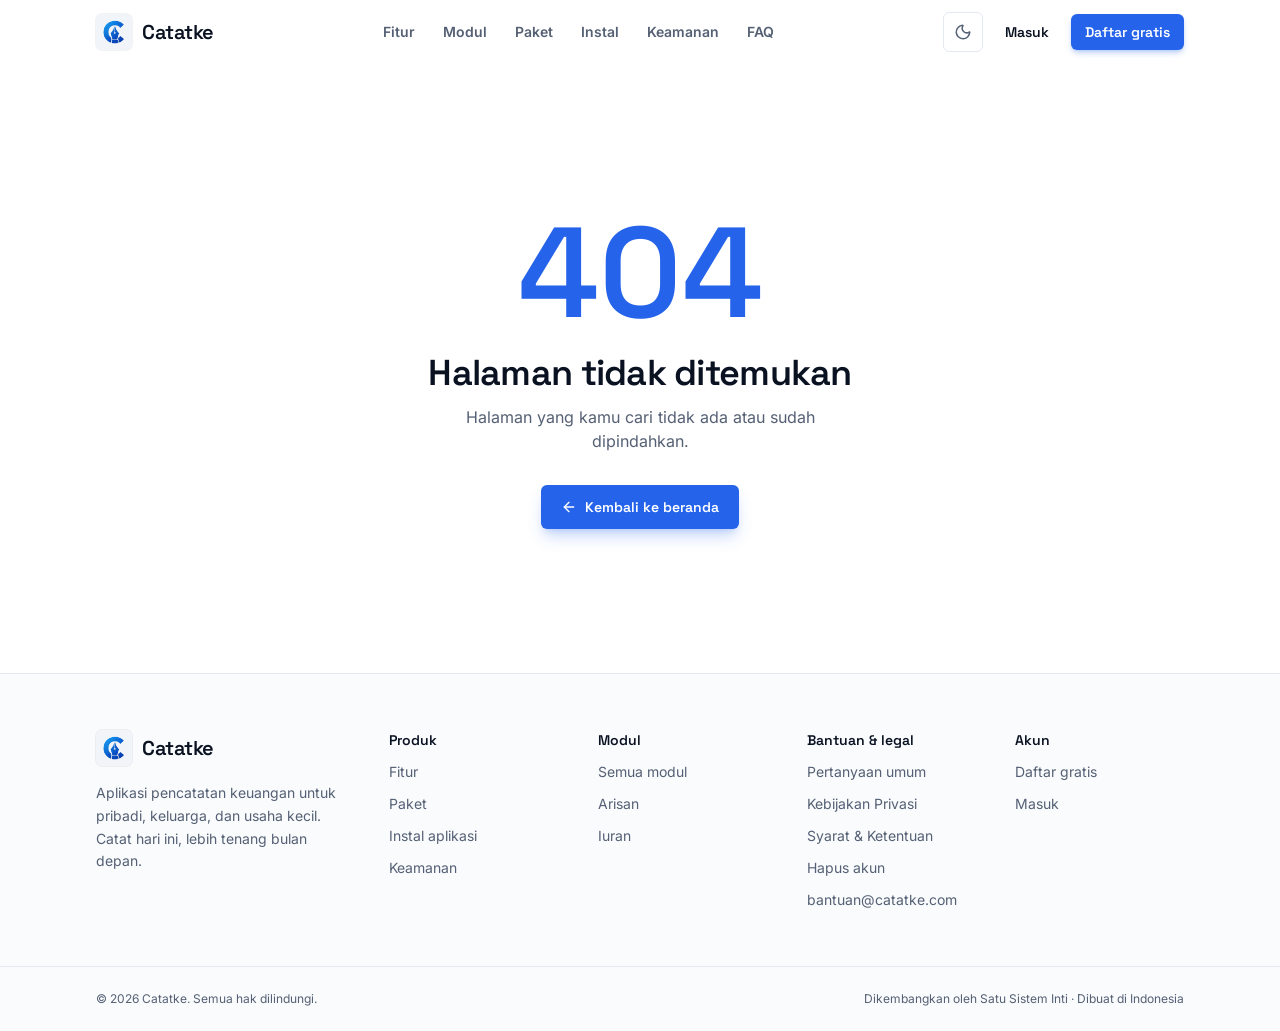
==== commit dca9d714: "update" ====
--- a/index.html
+++ b/index.html
@@ -5,13 +5,8 @@
     <meta name="viewport" content="width=device-width, initial-scale=1.0" />
     <link rel="icon" type="image/png" href="/favicon.png" />
     <link rel="apple-touch-icon" href="/images/logo-512.png" />
-    <!-- Tema dipasang SEBELUM paint (bukan di React) supaya tidak berkedip
-         terang→gelap, dan supaya markup hasil prerender identik di semua
-         tema — React tidak pernah membaca tema saat render, jadi hydrate
-         tidak pernah mismatch. Ikon toggle-nya ikut lewat varian CSS `dark:`. -->
     <script>
       (function () {
-        // `js` = skeleton loading gambar boleh aktif (lih. .img-load di index.css).
         document.documentElement.classList.add("js");
         try {
           var saved = localStorage.getItem("catatke-theme");
@@ -21,33 +16,34 @@
       })();
     </script>
     <meta name="theme-color" content="#2563eb" />
-    <meta name="description" content="Catatke — aplikasi catat keuangan gratis untuk pribadi, keluarga, dan usaha kecil. Catat pemasukan &amp; pengeluaran, scan struk, atur anggaran rutin, hutang, piutang, aset, dan target finansial, plus modul Arisan dan Iuran untuk kelompok." />
+    <meta name="description" content="Aplikasi pencatatan keuangan gratis untuk pribadi, keluarga, dan usaha kecil. Catat pemasukan &amp; pengeluaran, scan struk, anggaran, hutang-piutang, dan aset." />
     <link rel="canonical" href="https://catatke.com/" />
     <meta property="og:type" content="website" />
     <meta property="og:site_name" content="Catatke" />
     <meta property="og:locale" content="id_ID" />
-    <meta property="og:title" content="Catatke — Catat keuangan, tenang setiap bulan" />
-    <meta property="og:description" content="Catatke — aplikasi catat keuangan gratis untuk pribadi, keluarga, dan usaha kecil. Catat pemasukan &amp; pengeluaran, scan struk, atur anggaran rutin, hutang, piutang, aset, dan target finansial, plus modul Arisan dan Iuran untuk kelompok." />
+    <meta property="og:title" content="Catatke — Aplikasi Pencatatan Keuangan Gratis" />
+    <meta property="og:description" content="Aplikasi pencatatan keuangan gratis untuk pribadi, keluarga, dan usaha kecil. Catat pemasukan &amp; pengeluaran, scan struk, anggaran, hutang-piutang, dan aset." />
     <meta property="og:url" content="https://catatke.com/" />
     <meta property="og:image" content="https://catatke.com/images/screens/10dashboard.png" />
     <meta name="twitter:card" content="summary_large_image" />
-    <title>Catatke — Catat keuangan, tenang setiap bulan</title>
+    <title>Catatke — Aplikasi Pencatatan Keuangan Gratis</title>
     <script type="application/ld+json">
       {
         "@context": "https://schema.org",
         "@type": "SoftwareApplication",
         "name": "Catatke",
         "applicationCategory": "FinanceApplication",
-        "operatingSystem": "Web",
+        "operatingSystem": "Web, Android",
         "url": "https://catatke.com/",
-        "description": "Aplikasi pencatatan keuangan pribadi, keluarga, dan usaha kecil.",
+        "description": "Aplikasi pencatatan keuangan gratis untuk pribadi, keluarga, dan usaha kecil. Catat pemasukan & pengeluaran, scan struk, anggaran, hutang-piutang, dan aset.",
+        "author": { "@type": "Organization", "name": "Satu Sistem Inti" },
         "offers": { "@type": "Offer", "price": "0", "priceCurrency": "IDR" }
       }
     </script>
-    <script type="module" crossorigin src="/assets/index-TkOYqinO.js"></script>
-    <link rel="stylesheet" crossorigin href="/assets/index-BBFQHhwr.css">
+    <script type="module" crossorigin src="/assets/index-LTViju9c.js"></script>
+    <link rel="stylesheet" crossorigin href="/assets/index-DW7StWoI.css">
   </head>
   <body>
-    <div id="root"><link rel="preload" as="image" href="/images/logo.png"/><link rel="preload" as="image" href="/images/screens/10dashboard.png" fetchPriority="high"/><div class="flex min-h-dvh flex-col"><header class="sticky top-0 z-50 border-b transition-colors duration-300 border-transparent bg-transparent"><div class="mx-auto w-full max-w-6xl px-4 sm:px-6 lg:px-8 flex h-16 items-center justify-between gap-4"><a class="flex items-center gap-2.5" aria-label="Catatke — beranda" href="/" data-discover="true"><span class="flex size-9 items-center justify-center rounded-md bg-slate-100 ring-1 ring-black/5 dark:bg-white/10 dark:ring-white/10"><img src="/images/logo.png" alt="" width="192" height="192" class="size-6.5"/></span><span class="font-display text-xl font-semibold tracking-tight text-foreground">Catatke</span></a><nav class="hidden items-center gap-1 lg:flex" aria-label="Navigasi utama"><a class="rounded-lg px-3 py-2 text-sm font-semibold transition-colors text-muted-foreground hover:text-foreground" href="/fitur" data-discover="true">Fitur</a><a class="rounded-lg px-3 py-2 text-sm font-semibold transition-colors text-muted-foreground hover:text-foreground" href="/modul" data-discover="true">Modul</a><a class="rounded-lg px-3 py-2 text-sm font-semibold transition-colors text-muted-foreground hover:text-foreground" href="/paket" data-discover="true">Paket</a><a class="rounded-lg px-3 py-2 text-sm font-semibold transition-colors text-muted-foreground hover:text-foreground" href="/instal" data-discover="true">Instal</a><a class="rounded-lg px-3 py-2 text-sm font-semibold transition-colors text-muted-foreground hover:text-foreground" href="/keamanan" data-discover="true">Keamanan</a><a class="rounded-lg px-3 py-2 text-sm font-semibold transition-colors text-muted-foreground hover:text-foreground" href="/faq" data-discover="true">FAQ</a></nav><div class="flex items-center gap-2"><button type="button" aria-label="Ganti tema terang/gelap" class="flex size-10 items-center justify-center rounded-md border border-border bg-card text-muted-foreground transition-colors hover:text-foreground"><svg xmlns="http://www.w3.org/2000/svg" width="24" height="24" viewBox="0 0 24 24" fill="none" stroke="currentColor" stroke-width="2" stroke-linecap="round" stroke-linejoin="round" class="lucide lucide-moon size-4.5 dark:hidden" aria-hidden="true"><path d="M20.985 12.486a9 9 0 1 1-9.473-9.472c.405-.022.617.46.402.803a6 6 0 0 0 8.268 8.268c.344-.215.825-.004.803.401"></path></svg><svg xmlns="http://www.w3.org/2000/svg" width="24" height="24" viewBox="0 0 24 24" fill="none" stroke="currentColor" stroke-width="2" stroke-linecap="round" stroke-linejoin="round" class="lucide lucide-sun hidden size-4.5 dark:block" aria-hidden="true"><circle cx="12" cy="12" r="4"></circle><path d="M12 2v2"></path><path d="M12 20v2"></path><path d="m4.93 4.93 1.41 1.41"></path><path d="m17.66 17.66 1.41 1.41"></path><path d="M2 12h2"></path><path d="M20 12h2"></path><path d="m6.34 17.66-1.41 1.41"></path><path d="m19.07 4.93-1.41 1.41"></path></svg></button><a href="https://app.catatke.com/login" class="items-center justify-center gap-2 whitespace-nowrap rounded-md font-display font-semibold transition-all focus-visible:outline-2 focus-visible:outline-offset-2 focus-visible:outline-primary text-foreground hover:bg-muted h-9 px-3.5 text-sm hidden sm:inline-flex">Masuk</a><a href="https://app.catatke.com/register" class="items-center justify-center gap-2 whitespace-nowrap rounded-md font-display font-semibold transition-all focus-visible:outline-2 focus-visible:outline-offset-2 focus-visible:outline-primary bg-primary text-primary-foreground shadow-primary/25 hover:-translate-y-0.5 hover:bg-primary-strong hover:shadow-xl hover:shadow-primary/30 dark:hover:bg-blue-500 h-9 px-3.5 text-sm hidden shadow-md sm:inline-flex">Daftar gratis</a><button type="button" aria-label="Buka menu" aria-expanded="false" class="flex size-10 items-center justify-center rounded-md border border-border bg-card text-foreground lg:hidden"><svg xmlns="http://www.w3.org/2000/svg" width="24" height="24" viewBox="0 0 24 24" fill="none" stroke="currentColor" stroke-width="2" stroke-linecap="round" stroke-linejoin="round" class="lucide lucide-menu size-5" aria-hidden="true"><path d="M4 5h16"></path><path d="M4 12h16"></path><path d="M4 19h16"></path></svg></button></div></div></header><main class="flex-1"><div class="relative overflow-x-clip"><section class="relative -mt-16 overflow-hidden border-b border-border pt-16 hero-intro"><div aria-hidden="true" class="pointer-events-none absolute inset-y-0 right-0 hidden w-[42%] overflow-hidden border-l border-border bg-muted lg:block"><svg viewBox="0 0 400 600" preserveAspectRatio="none" fill="none" class="absolute inset-0 h-full w-full text-primary"><g stroke="currentColor" stroke-linejoin="round" stroke-linecap="round"><path d="M100 270 H70 L40 240 V120" pathLength="1000" vector-effect="non-scaling-stroke" stroke-width="1.25" opacity="0.22" class="hero-trace"></path><g class="hero-late"><path d="M100 270 H70 L40 240 V120" pathLength="1000" vector-effect="non-scaling-stroke" stroke-width="2.25" opacity="0.75" class="hero-flow" style="animation-duration:4s;animation-delay:0s"></path><path d="M40 120 h0.01" vector-effect="non-scaling-stroke" stroke-width="11" opacity="0.55"></path><path d="M40 120 h0.01" vector-effect="non-scaling-stroke" stroke-width="6" stroke="currentColor" class="text-muted"></path></g></g><g stroke="currentColor" stroke-linejoin="round" stroke-linecap="round"><path d="M150 260 V190 L120 160 V60" pathLength="1000" vector-effect="non-scaling-stroke" stroke-width="1.25" opacity="0.22" class="hero-trace"></path><g class="hero-late"><path d="M150 260 V190 L120 160 V60" pathLength="1000" vector-effect="non-scaling-stroke" stroke-width="2.25" opacity="0.75" class="hero-flow" style="animation-duration:4.8s;animation-delay:-1.7s"></path><path d="M120 60 h0.01" vector-effect="non-scaling-stroke" stroke-width="11" opacity="0.55"></path><path d="M120 60 h0.01" vector-effect="non-scaling-stroke" stroke-width="6" stroke="currentColor" class="text-muted"></path></g></g><g stroke="currentColor" stroke-linejoin="round" stroke-linecap="round"><path d="M180 250 V150 L160 130 V-10" pathLength="1000" vector-effect="non-scaling-stroke" stroke-width="1.25" opacity="0.22" class="hero-trace"></path><g class="hero-late"><path d="M180 250 V150 L160 130 V-10" pathLength="1000" vector-effect="non-scaling-stroke" stroke-width="2.25" opacity="0.75" class="hero-flow" style="animation-duration:5.6s;animation-delay:-3.4s"></path></g></g><g stroke="currentColor" stroke-linejoin="round" stroke-linecap="round"><path d="M200 250 V110" pathLength="1000" vector-effect="non-scaling-stroke" stroke-width="1.25" opacity="0.22" class="hero-trace"></path><g class="hero-late"><path d="M200 250 V110" pathLength="1000" vector-effect="non-scaling-stroke" stroke-width="2.25" opacity="0.75" class="hero-flow" style="animation-duration:6.4s;animation-delay:-5.1s"></path><path d="M200 110 h0.01" vector-effect="non-scaling-stroke" stroke-width="11" opacity="0.55"></path><path d="M200 110 h0.01" vector-effect="non-scaling-stroke" stroke-width="6" stroke="currentColor" class="text-muted"></path></g></g><g stroke="currentColor" stroke-linejoin="round" stroke-linecap="round"><path d="M210 250 V170 L240 140 V80 L260 60 V-10" pathLength="1000" vector-effect="non-scaling-stroke" stroke-width="1.25" opacity="0.22" class="hero-trace"></path><g class="hero-late"><path d="M210 250 V170 L240 140 V80 L260 60 V-10" pathLength="1000" vector-effect="non-scaling-stroke" stroke-width="2.25" opacity="0.75" class="hero-flow" style="animation-duration:7.2s;animation-delay:-0.7999999999999998s"></path></g></g><g stroke="currentColor" stroke-linejoin="round" stroke-linecap="round"><path d="M250 260 V200 L290 160 V100" pathLength="1000" vector-effect="non-scaling-stroke" stroke-width="1.25" opacity="0.22" class="hero-trace"></path><g class="hero-late"><path d="M250 260 V200 L290 160 V100" pathLength="1000" vector-effect="non-scaling-stroke" stroke-width="2.25" opacity="0.75" class="hero-flow" style="animation-duration:4s;animation-delay:-2.5s"></path><path d="M290 100 h0.01" vector-effect="non-scaling-stroke" stroke-width="11" opacity="0.55"></path><path d="M290 100 h0.01" vector-effect="non-scaling-stroke" stroke-width="6" stroke="currentColor" class="text-muted"></path></g></g><g stroke="currentColor" stroke-linejoin="round" stroke-linecap="round"><path d="M300 270 H330 L360 240 V150 L380 130 V40" pathLength="1000" vector-effect="non-scaling-stroke" stroke-width="1.25" opacity="0.22" class="hero-trace"></path><g class="hero-late"><path d="M300 270 H330 L360 240 V150 L380 130 V40" pathLength="1000" vector-effect="non-scaling-stroke" stroke-width="2.25" opacity="0.75" class="hero-flow" style="animation-duration:4.8s;animation-delay:-4.199999999999999s"></path><path d="M380 40 h0.01" vector-effect="non-scaling-stroke" stroke-width="11" opacity="0.55"></path><path d="M380 40 h0.01" vector-effect="non-scaling-stroke" stroke-width="6" stroke="currentColor" class="text-muted"></path></g></g><g stroke="currentColor" stroke-linejoin="round" stroke-linecap="round"><path d="M120 285 H20" pathLength="1000" vector-effect="non-scaling-stroke" stroke-width="1.25" opacity="0.22" class="hero-trace"></path><g class="hero-late"><path d="M120 285 H20" pathLength="1000" vector-effect="non-scaling-stroke" stroke-width="2.25" opacity="0.75" class="hero-flow" style="animation-duration:5.6s;animation-delay:-5.9s"></path><path d="M20 285 h0.01" vector-effect="non-scaling-stroke" stroke-width="11" opacity="0.55"></path><path d="M20 285 h0.01" vector-effect="non-scaling-stroke" stroke-width="6" stroke="currentColor" class="text-muted"></path></g></g><g stroke="currentColor" stroke-linejoin="round" stroke-linecap="round"><path d="M120 300 H60 L40 320 H-10" pathLength="1000" vector-effect="non-scaling-stroke" stroke-width="1.25" opacity="0.22" class="hero-trace"></path><g class="hero-late"><path d="M120 300 H60 L40 320 H-10" pathLength="1000" vector-effect="non-scaling-stroke" stroke-width="2.25" opacity="0.75" class="hero-flow" style="animation-duration:6.4s;animation-delay:-1.5999999999999996s"></path></g></g><g stroke="currentColor" stroke-linejoin="round" stroke-linecap="round"><path d="M120 330 H90 L60 360 V420" pathLength="1000" vector-effect="non-scaling-stroke" stroke-width="1.25" opacity="0.22" class="hero-trace"></path><g class="hero-late"><path d="M120 330 H90 L60 360 V420" pathLength="1000" vector-effect="non-scaling-stroke" stroke-width="2.25" opacity="0.75" class="hero-flow" style="animation-duration:7.2s;animation-delay:-3.299999999999999s"></path><path d="M60 420 h0.01" vector-effect="non-scaling-stroke" stroke-width="11" opacity="0.55"></path><path d="M60 420 h0.01" vector-effect="non-scaling-stroke" stroke-width="6" stroke="currentColor" class="text-muted"></path></g></g><g stroke="currentColor" stroke-linejoin="round" stroke-linecap="round"><path d="M280 285 H380" pathLength="1000" vector-effect="non-scaling-stroke" stroke-width="1.25" opacity="0.22" class="hero-trace"></path><g class="hero-late"><path d="M280 285 H380" pathLength="1000" vector-effect="non-scaling-stroke" stroke-width="2.25" opacity="0.75" class="hero-flow" style="animation-duration:4s;animation-delay:-5s"></path><path d="M380 285 h0.01" vector-effect="non-scaling-stroke" stroke-width="11" opacity="0.55"></path><path d="M380 285 h0.01" vector-effect="non-scaling-stroke" stroke-width="6" stroke="currentColor" class="text-muted"></path></g></g><g stroke="currentColor" stroke-linejoin="round" stroke-linecap="round"><path d="M280 300 H340 L360 320 H410" pathLength="1000" vector-effect="non-scaling-stroke" stroke-width="1.25" opacity="0.22" class="hero-trace"></path><g class="hero-late"><path d="M280 300 H340 L360 320 H410" pathLength="1000" vector-effect="non-scaling-stroke" stroke-width="2.25" opacity="0.75" class="hero-flow" style="animation-duration:4.8s;animation-delay:-0.6999999999999993s"></path></g></g><g stroke="currentColor" stroke-linejoin="round" stroke-linecap="round"><path d="M150 340 V410 L120 440 V540" pathLength="1000" vector-effect="non-scaling-stroke" stroke-width="1.25" opacity="0.22" class="hero-trace"></path><g class="hero-late"><path d="M150 340 V410 L120 440 V540" pathLength="1000" vector-effect="non-scaling-stroke" stroke-width="2.25" opacity="0.75" class="hero-flow" style="animation-duration:5.6s;animation-delay:-2.3999999999999986s"></path><path d="M120 540 h0.01" vector-effect="non-scaling-stroke" stroke-width="11" opacity="0.55"></path><path d="M120 540 h0.01" vector-effect="non-scaling-stroke" stroke-width="6" stroke="currentColor" class="text-muted"></path></g></g><g stroke="currentColor" stroke-linejoin="round" stroke-linecap="round"><path d="M180 350 V450 L160 470 V610" pathLength="1000" vector-effect="non-scaling-stroke" stroke-width="1.25" opacity="0.22" class="hero-trace"></path><g class="hero-late"><path d="M180 350 V450 L160 470 V610" pathLength="1000" vector-effect="non-scaling-stroke" stroke-width="2.25" opacity="0.75" class="hero-flow" style="animation-duration:6.4s;animation-delay:-4.099999999999998s"></path></g></g><g stroke="currentColor" stroke-linejoin="round" stroke-linecap="round"><path d="M200 350 V490" pathLength="1000" vector-effect="non-scaling-stroke" stroke-width="1.25" opacity="0.22" class="hero-trace"></path><g class="hero-late"><path d="M200 350 V490" pathLength="1000" vector-effect="non-scaling-stroke" stroke-width="2.25" opacity="0.75" class="hero-flow" style="animation-duration:7.2s;animation-delay:-5.800000000000001s"></path><path d="M200 490 h0.01" vector-effect="non-scaling-stroke" stroke-width="11" opacity="0.55"></path><path d="M200 490 h0.01" vector-effect="non-scaling-stroke" stroke-width="6" stroke="currentColor" class="text-muted"></path></g></g><g stroke="currentColor" stroke-linejoin="round" stroke-linecap="round"><path d="M210 350 V430 L240 460 V520 L260 540 V570" pathLength="1000" vector-effect="non-scaling-stroke" stroke-width="1.25" opacity="0.22" class="hero-trace"></path><g class="hero-late"><path d="M210 350 V430 L240 460 V520 L260 540 V570" pathLength="1000" vector-effect="non-scaling-stroke" stroke-width="2.25" opacity="0.75" class="hero-flow" style="animation-duration:4s;animation-delay:-1.5s"></path><path d="M260 570 h0.01" vector-effect="non-scaling-stroke" stroke-width="11" opacity="0.55"></path><path d="M260 570 h0.01" vector-effect="non-scaling-stroke" stroke-width="6" stroke="currentColor" class="text-muted"></path></g></g><g stroke="currentColor" stroke-linejoin="round" stroke-linecap="round"><path d="M250 340 V400 L290 440 V500" pathLength="1000" vector-effect="non-scaling-stroke" stroke-width="1.25" opacity="0.22" class="hero-trace"></path><g class="hero-late"><path d="M250 340 V400 L290 440 V500" pathLength="1000" vector-effect="non-scaling-stroke" stroke-width="2.25" opacity="0.75" class="hero-flow" style="animation-duration:4.8s;animation-delay:-3.1999999999999993s"></path><path d="M290 500 h0.01" vector-effect="non-scaling-stroke" stroke-width="11" opacity="0.55"></path><path d="M290 500 h0.01" vector-effect="non-scaling-stroke" stroke-width="6" stroke="currentColor" class="text-muted"></path></g></g><g stroke="currentColor" stroke-linejoin="round" stroke-linecap="round"><path d="M300 330 H330 L360 360 V450 L380 470 V560" pathLength="1000" vector-effect="non-scaling-stroke" stroke-width="1.25" opacity="0.22" class="hero-trace"></path><g class="hero-late"><path d="M300 330 H330 L360 360 V450 L380 470 V560" pathLength="1000" vector-effect="non-scaling-stroke" stroke-width="2.25" opacity="0.75" class="hero-flow" style="animation-duration:5.6s;animation-delay:-4.899999999999999s"></path><path d="M380 560 h0.01" vector-effect="non-scaling-stroke" stroke-width="11" opacity="0.55"></path><path d="M380 560 h0.01" vector-effect="non-scaling-stroke" stroke-width="6" stroke="currentColor" class="text-muted"></path></g></g></svg><div class="absolute inset-0 flex items-center justify-center"><img src="/images/logo.png" alt="" width="192" height="192" class="hero-intro-logo size-28"/></div></div><div class="mx-auto w-full max-w-6xl px-4 sm:px-6 lg:px-8 relative grid items-center gap-14 pt-12 pb-16 sm:pt-16 lg:grid-cols-[minmax(0,1fr)_minmax(0,1.1fr)] lg:gap-12 lg:pt-24 lg:pb-28"><div class="flex flex-col"><p class="flex items-center gap-3 text-sm font-semibold text-muted-foreground"><span class="h-px w-8 bg-primary"></span>Aplikasi pencatatan keuangan</p><h1 class="mt-6 text-[2.6rem] leading-[1.02] font-semibold tracking-[-0.035em] text-foreground sm:text-6xl lg:text-[4.1rem]">Keuangan rapi,<br/><span class="text-primary">mulai dari satu catatan.</span></h1><p class="mt-6 max-w-lg text-lg leading-relaxed text-muted-foreground">Pemasukan, pengeluaran, tagihan bulanan, hutang-piutang, sampai aset. Semua tercatat di satu tempat, bisa dipakai sendiri atau bersama keluarga.</p><div class="mt-9 flex flex-col gap-4 sm:flex-row sm:items-center sm:gap-6"><a href="https://app.catatke.com/register" class="inline-flex items-center justify-center gap-2 whitespace-nowrap rounded-md font-display font-semibold transition-all focus-visible:outline-2 focus-visible:outline-offset-2 focus-visible:outline-primary bg-primary text-primary-foreground shadow-primary/25 hover:-translate-y-0.5 hover:bg-primary-strong hover:shadow-xl hover:shadow-primary/30 dark:hover:bg-blue-500 h-13 px-6 text-base shadow-md">Daftar gratis <svg xmlns="http://www.w3.org/2000/svg" width="24" height="24" viewBox="0 0 24 24" fill="none" stroke="currentColor" stroke-width="2" stroke-linecap="round" stroke-linejoin="round" class="lucide lucide-arrow-right size-4.5" aria-hidden="true"><path d="M5 12h14"></path><path d="m12 5 7 7-7 7"></path></svg></a><a href="https://app.catatke.com/login" class="group inline-flex items-center gap-1.5 text-sm font-semibold text-foreground hover:text-primary">Sudah punya akun? Masuk<svg xmlns="http://www.w3.org/2000/svg" width="24" height="24" viewBox="0 0 24 24" fill="none" stroke="currentColor" stroke-width="2" stroke-linecap="round" stroke-linejoin="round" class="lucide lucide-arrow-right size-4 transition-transform group-hover:translate-x-0.5" aria-hidden="true"><path d="M5 12h14"></path><path d="m12 5 7 7-7 7"></path></svg></a></div><p class="mt-4 text-sm text-muted-foreground">Paket Free gratis selamanya. Tidak perlu kartu kredit.</p><dl class="mt-12 grid grid-cols-3 border-t border-border pt-6"><div class="flex flex-col gap-1.5 pr-3"><dt class="flex items-center gap-2 text-sm font-bold text-foreground"><svg xmlns="http://www.w3.org/2000/svg" width="24" height="24" viewBox="0 0 24 24" fill="none" stroke="currentColor" stroke-width="2" stroke-linecap="round" stroke-linejoin="round" class="lucide lucide-scan-line size-4 shrink-0 text-primary" aria-hidden="true"><path d="M3 7V5a2 2 0 0 1 2-2h2"></path><path d="M17 3h2a2 2 0 0 1 2 2v2"></path><path d="M21 17v2a2 2 0 0 1-2 2h-2"></path><path d="M7 21H5a2 2 0 0 1-2-2v-2"></path><path d="M7 12h10"></path></svg><span class="min-w-0">Scan struk</span></dt><dd class="text-xs leading-snug text-muted-foreground sm:text-[13px]">Foto, lalu tersimpan</dd></div><div class="flex flex-col gap-1.5 pr-3 border-l border-border pl-4"><dt class="flex items-center gap-2 text-sm font-bold text-foreground"><svg xmlns="http://www.w3.org/2000/svg" width="24" height="24" viewBox="0 0 24 24" fill="none" stroke="currentColor" stroke-width="2" stroke-linecap="round" stroke-linejoin="round" class="lucide lucide-calendar-clock size-4 shrink-0 text-primary" aria-hidden="true"><path d="M16 14v2.2l1.6 1"></path><path d="M16 2v3"></path><path d="M21 7.338V5a2 2 0 00-2-2H5a2 2 0 00-2 2v14a2 2 0 002 2h2.338"></path><path d="M3 9h5.859"></path><path d="M8 2v3"></path><circle cx="16" cy="16" r="6"></circle></svg><span class="min-w-0">Tagihan rutin</span></dt><dd class="text-xs leading-snug text-muted-foreground sm:text-[13px]">Diingatkan tiap bulan</dd></div><div class="flex flex-col gap-1.5 pr-3 border-l border-border pl-4"><dt class="flex items-center gap-2 text-sm font-bold text-foreground"><svg xmlns="http://www.w3.org/2000/svg" width="24" height="24" viewBox="0 0 24 24" fill="none" stroke="currentColor" stroke-width="2" stroke-linecap="round" stroke-linejoin="round" class="lucide lucide-users size-4 shrink-0 text-primary" aria-hidden="true"><path d="M16 21v-2a4 4 0 0 0-4-4H6a4 4 0 0 0-4 4v2"></path><path d="M16 3.128a4 4 0 0 1 0 7.744"></path><path d="M22 21v-2a4 4 0 0 0-3-3.87"></path><circle cx="9" cy="7" r="4"></circle></svg><span class="min-w-0">Buku keuangan bersama</span></dt><dd class="text-xs leading-snug text-muted-foreground sm:text-[13px]">Keluarga atau tim usaha</dd></div></dl></div><div class="relative"><div aria-hidden="true" class="pointer-events-none absolute inset-0 z-10 flex items-center justify-center lg:hidden"><img src="/images/logo.png" alt="" width="192" height="192" class="hero-intro-logo size-24"/></div><div data-screen-from="true" class="hero-shot lg:w-[135%]"><div><div class="relative dark:hidden"><div aria-hidden="true" class="pointer-events-none absolute inset-0"><div class="absolute inset-x-[1.6%] inset-y-[2.8%] overflow-hidden rounded-md sm:rounded-lg"><div class="flex h-full flex-col bg-card"><div class="flex h-[6%] items-center gap-1.5 border-b border-border px-3"><span class="size-2 rounded-full bg-rose-400/60"></span><span class="size-2 rounded-full bg-amber-400/60"></span><span class="size-2 rounded-full bg-emerald-400/60"></span><span class="skel ml-4 h-2 w-1/4"></span></div><div class="flex flex-1"><div class="hidden w-[16%] flex-col gap-3 border-r border-border p-3 sm:flex"><span class="skel h-3 w-3/4"></span><span class="skel h-2 w-full"></span><span class="skel h-2 w-full"></span><span class="skel h-2 w-full"></span><span class="skel h-2 w-full"></span><span class="skel h-2 w-full"></span><span class="skel h-2 w-full"></span><span class="skel h-2 w-full"></span></div><div class="flex flex-1 flex-col gap-3 p-3 sm:gap-4 sm:p-5"><span class="skel h-3 w-1/3 sm:h-4"></span><span class="skel h-2 w-1/2"></span><div class="grid flex-1 grid-cols-3 gap-2 sm:gap-3"><div class="skel col-span-2 rounded-md!"></div><div class="skel rounded-md!"></div><div class="skel rounded-md!"></div><div class="skel col-span-2 rounded-md!"></div></div></div></div></div></div></div><img width="1918" height="1074" alt="Dashboard Catatke: ringkasan kekayaan bersih, tren, dan hal yang perlu diperhatikan" decoding="async" src="/images/screens/10dashboard.png" loading="eager" fetchPriority="high" class="relative block h-auto w-full"/></div><div class="relative hidden dark:block"><div aria-hidden="true" class="pointer-events-none absolute inset-0"><div class="absolute inset-x-[1.6%] inset-y-[2.8%] overflow-hidden rounded-md sm:rounded-lg"><div class="flex h-full flex-col bg-card"><div class="flex h-[6%] items-center gap-1.5 border-b border-border px-3"><span class="size-2 rounded-full bg-rose-400/60"></span><span class="size-2 rounded-full bg-amber-400/60"></span><span class="size-2 rounded-full bg-emerald-400/60"></span><span class="skel ml-4 h-2 w-1/4"></span></div><div class="flex flex-1"><div class="hidden w-[16%] flex-col gap-3 border-r border-border p-3 sm:flex"><span class="skel h-3 w-3/4"></span><span class="skel h-2 w-full"></span><span class="skel h-2 w-full"></span><span class="skel h-2 w-full"></span><span class="skel h-2 w-full"></span><span class="skel h-2 w-full"></span><span class="skel h-2 w-full"></span><span class="skel h-2 w-full"></span></div><div class="flex flex-1 flex-col gap-3 p-3 sm:gap-4 sm:p-5"><span class="skel h-3 w-1/3 sm:h-4"></span><span class="skel h-2 w-1/2"></span><div class="grid flex-1 grid-cols-3 gap-2 sm:gap-3"><div class="skel col-span-2 rounded-md!"></div><div class="skel rounded-md!"></div><div class="skel rounded-md!"></div><div class="skel col-span-2 rounded-md!"></div></div></div></div></div></div></div><img width="1918" height="1074" alt="Dashboard Catatke: ringkasan kekayaan bersih, tren, dan hal yang perlu diperhatikan" decoding="async" src="/images/screens/10dashboard-dark.png" loading="lazy" class="relative block h-auto w-full"/></div></div></div><div data-phone-from="true" class="hero-shot hero-shot-phone absolute -bottom-10 -left-4 hidden w-[27%] sm:block lg:-bottom-14 lg:-left-12"><div class="drop-shadow-2xl"><div class="relative dark:hidden"><img width="1419" height="2796" alt="Form tambah transaksi Catatke di HP" loading="lazy" decoding="async" src="/images/mobile/13tambah-transaksi-portrait.png" class="img-load block h-auto w-full"/><div aria-hidden="true" class="img-skel pointer-events-none absolute inset-0"><div class="mx-auto flex h-[97%] w-[90%] translate-y-[1.5%] flex-col gap-3 rounded-[14%/7%] border-[3px] border-foreground/10 bg-card p-[8%]"><span class="skel mx-auto mb-2 h-3 w-1/3"></span><span class="skel h-3 w-2/3"></span><span class="skel h-2 w-full"></span><div class="skel mt-2 h-1/5 rounded-md!"></div><div class="skel h-1/6 rounded-md!"></div><div class="skel h-1/6 rounded-md!"></div></div></div></div><div class="relative hidden dark:block"><img width="1419" height="2796" alt="Form tambah transaksi Catatke di HP" loading="lazy" decoding="async" src="/images/mobile/13tambah-transaksi-dark-portrait.png" class="img-load block h-auto w-full"/><div aria-hidden="true" class="img-skel pointer-events-none absolute inset-0"><div class="mx-auto flex h-[97%] w-[90%] translate-y-[1.5%] flex-col gap-3 rounded-[14%/7%] border-[3px] border-foreground/10 bg-card p-[8%]"><span class="skel mx-auto mb-2 h-3 w-1/3"></span><span class="skel h-3 w-2/3"></span><span class="skel h-2 w-full"></span><div class="skel mt-2 h-1/5 rounded-md!"></div><div class="skel h-1/6 rounded-md!"></div><div class="skel h-1/6 rounded-md!"></div></div></div></div></div></div></div></div></section><section aria-label="Mitra dan sponsor" class="border-b border-border bg-muted/40"><div class="mx-auto w-full max-w-6xl px-4 sm:px-6 lg:px-8 grid items-center gap-6 py-10 lg:grid-cols-[minmax(0,17rem)_minmax(0,1fr)] lg:gap-10 lg:py-12"><div class="flex flex-col gap-2 lg:border-r lg:border-border lg:pr-10"><span class="inline-flex items-center gap-2.5 text-sm font-semibold text-primary dark:text-blue-400 [&amp;_svg]:size-4"><span aria-hidden="true" class="h-px w-8 bg-current"></span>Didukung oleh</span><p class="font-display text-lg leading-snug font-semibold text-foreground">Mitra &amp; sponsor Catatke</p><p class="text-sm leading-relaxed text-muted-foreground">Ruang ini disiapkan untuk mitra pertama kami.</p><a href="mailto:halo@catatke.com?subject=Kemitraan%20Catatke" class="group mt-1 inline-flex w-fit items-center gap-1.5 text-sm font-semibold text-foreground hover:text-primary">Jadi mitra<svg xmlns="http://www.w3.org/2000/svg" width="24" height="24" viewBox="0 0 24 24" fill="none" stroke="currentColor" stroke-width="2" stroke-linecap="round" stroke-linejoin="round" class="lucide lucide-arrow-right size-4 transition-transform group-hover:translate-x-0.5" aria-hidden="true"><path d="M5 12h14"></path><path d="m12 5 7 7-7 7"></path></svg></a></div><div class="marquee min-w-0 overflow-hidden" aria-hidden="true"><div class="marquee-track flex w-max"><ul class="flex shrink-0 gap-4 pr-4"><li class="flex h-16 w-48 shrink-0 items-center justify-center rounded-md border border-border bg-card px-5 gap-3"><span class="size-7 shrink-0 rounded-md bg-foreground/8"></span><span class="h-2.5 rounded-full bg-foreground/8 w-20"></span></li><li class="flex h-16 w-48 shrink-0 items-center justify-center rounded-md border border-border bg-card px-5 gap-3"><span class="size-7 shrink-0 rounded-md bg-foreground/8"></span><span class="h-2.5 rounded-full bg-foreground/8 w-14"></span></li><li class="flex h-16 w-48 shrink-0 items-center justify-center rounded-md border border-border bg-card px-5 gap-3"><span class="size-7 shrink-0 rounded-md bg-foreground/8"></span><span class="h-2.5 rounded-full bg-foreground/8 w-24"></span></li><li class="flex h-16 w-48 shrink-0 items-center justify-center rounded-md border border-border bg-card px-5 gap-3"><span class="size-7 shrink-0 rounded-md bg-foreground/8"></span><span class="h-2.5 rounded-full bg-foreground/8 w-16"></span></li><li class="flex h-16 w-48 shrink-0 items-center justify-center rounded-md border border-border bg-card px-5 gap-3"><span class="size-7 shrink-0 rounded-md bg-foreground/8"></span><span class="h-2.5 rounded-full bg-foreground/8 w-20"></span></li><li class="flex h-16 w-48 shrink-0 items-center justify-center rounded-md border border-border bg-card px-5 gap-3"><span class="size-7 shrink-0 rounded-md bg-foreground/8"></span><span class="h-2.5 rounded-full bg-foreground/8 w-12"></span></li><li class="flex h-16 w-48 shrink-0 items-center justify-center rounded-md border border-border bg-card px-5 gap-3"><span class="size-7 shrink-0 rounded-md bg-foreground/8"></span><span class="h-2.5 rounded-full bg-foreground/8 w-24"></span></li><li class="flex h-16 w-48 shrink-0 items-center justify-center rounded-md border border-border bg-card px-5 gap-3"><span class="size-7 shrink-0 rounded-md bg-foreground/8"></span><span class="h-2.5 rounded-full bg-foreground/8 w-16"></span></li></ul><ul aria-hidden="true" class="flex shrink-0 gap-4 pr-4"><li class="flex h-16 w-48 shrink-0 items-center justify-center rounded-md border border-border bg-card px-5 gap-3"><span class="size-7 shrink-0 rounded-md bg-foreground/8"></span><span class="h-2.5 rounded-full bg-foreground/8 w-20"></span></li><li class="flex h-16 w-48 shrink-0 items-center justify-center rounded-md border border-border bg-card px-5 gap-3"><span class="size-7 shrink-0 rounded-md bg-foreground/8"></span><span class="h-2.5 rounded-full bg-foreground/8 w-14"></span></li><li class="flex h-16 w-48 shrink-0 items-center justify-center rounded-md border border-border bg-card px-5 gap-3"><span class="size-7 shrink-0 rounded-md bg-foreground/8"></span><span class="h-2.5 rounded-full bg-foreground/8 w-24"></span></li><li class="flex h-16 w-48 shrink-0 items-center justify-center rounded-md border border-border bg-card px-5 gap-3"><span class="size-7 shrink-0 rounded-md bg-foreground/8"></span><span class="h-2.5 rounded-full bg-foreground/8 w-16"></span></li><li class="flex h-16 w-48 shrink-0 items-center justify-center rounded-md border border-border bg-card px-5 gap-3"><span class="size-7 shrink-0 rounded-md bg-foreground/8"></span><span class="h-2.5 rounded-full bg-foreground/8 w-20"></span></li><li class="flex h-16 w-48 shrink-0 items-center justify-center rounded-md border border-border bg-card px-5 gap-3"><span class="size-7 shrink-0 rounded-md bg-foreground/8"></span><span class="h-2.5 rounded-full bg-foreground/8 w-12"></span></li><li class="flex h-16 w-48 shrink-0 items-center justify-center rounded-md border border-border bg-card px-5 gap-3"><span class="size-7 shrink-0 rounded-md bg-foreground/8"></span><span class="h-2.5 rounded-full bg-foreground/8 w-24"></span></li><li class="flex h-16 w-48 shrink-0 items-center justify-center rounded-md border border-border bg-card px-5 gap-3"><span class="size-7 shrink-0 rounded-md bg-foreground/8"></span><span class="h-2.5 rounded-full bg-foreground/8 w-16"></span></li></ul></div></div></div></section><section class="relative py-20 sm:py-28"><div data-phone-stop="true" aria-hidden="true" class="pointer-events-none absolute top-16 right-[max(-1.5rem,calc(50%-41rem))] hidden aspect-[1419/2796] w-60 lg:block"></div><div class="mx-auto w-full max-w-6xl px-4 sm:px-6 lg:px-8 relative z-20"><div class="flex flex-col justify-between gap-6 lg:flex-row lg:items-end"><div class="flex flex-col gap-4 max-w-2xl items-start"><span class="inline-flex items-center gap-2.5 text-sm font-semibold text-primary dark:text-blue-400 [&amp;_svg]:size-4"><span aria-hidden="true" class="h-px w-8 bg-current"></span>Fitur</span><h2 class="font-semibold text-balance text-foreground text-3xl sm:text-4xl lg:text-[2.75rem] lg:leading-tight">Yang biasanya tercecer, sekarang di satu tempat</h2><p class="text-base leading-relaxed text-pretty text-muted-foreground sm:text-lg">Catatan di kertas, pengingat di kepala, pinjaman di chat. Catatke merapikan semuanya dalam satu aplikasi.</p></div><a class="inline-flex items-center justify-center gap-2 whitespace-nowrap rounded-md font-display font-semibold transition-all focus-visible:outline-2 focus-visible:outline-offset-2 focus-visible:outline-primary border border-border bg-card text-foreground hover:border-primary/40 hover:bg-muted h-11 px-5 text-sm w-fit shrink-0" href="/fitur" data-discover="true">Semua fitur <svg xmlns="http://www.w3.org/2000/svg" width="24" height="24" viewBox="0 0 24 24" fill="none" stroke="currentColor" stroke-width="2" stroke-linecap="round" stroke-linejoin="round" class="lucide lucide-arrow-right size-4" aria-hidden="true"><path d="M5 12h14"></path><path d="m12 5 7 7-7 7"></path></svg></a></div><div class="mt-14 grid gap-6 md:grid-cols-3"><article data-screen-end="true" class="flex flex-col overflow-hidden rounded-lg border border-border bg-card"><div class="relative overflow-hidden border-b border-border bg-muted" style="aspect-ratio:1.6"><div class="relative dark:hidden" style="position:absolute;width:151.5151515151515%;left:-37.878787878787875%;top:-24.434543558631148%"><img width="1918" height="1074" alt="Tampilan Scan struk di Catatke" loading="lazy" decoding="async" src="/images/screens/13scan-struk.png" class="img-load block h-auto w-full"/><div aria-hidden="true" class="img-skel pointer-events-none absolute inset-0"><div class="flex h-full flex-col bg-card"><div class="flex h-[6%] items-center gap-1.5 border-b border-border px-3"><span class="size-2 rounded-full bg-rose-400/60"></span><span class="size-2 rounded-full bg-amber-400/60"></span><span class="size-2 rounded-full bg-emerald-400/60"></span><span class="skel ml-4 h-2 w-1/4"></span></div><div class="flex flex-1"><div class="hidden w-[16%] flex-col gap-3 border-r border-border p-3 sm:flex"><span class="skel h-3 w-3/4"></span><span class="skel h-2 w-full"></span><span class="skel h-2 w-full"></span><span class="skel h-2 w-full"></span><span class="skel h-2 w-full"></span><span class="skel h-2 w-full"></span><span class="skel h-2 w-full"></span><span class="skel h-2 w-full"></span></div><div class="flex flex-1 flex-col gap-3 p-3 sm:gap-4 sm:p-5"><span class="skel h-3 w-1/3 sm:h-4"></span><span class="skel h-2 w-1/2"></span><div class="grid flex-1 grid-cols-3 gap-2 sm:gap-3"><div class="skel col-span-2 rounded-md!"></div><div class="skel rounded-md!"></div><div class="skel rounded-md!"></div><div class="skel col-span-2 rounded-md!"></div></div></div></div></div></div></div><div class="relative hidden dark:block" style="position:absolute;width:151.5151515151515%;left:-37.878787878787875%;top:-24.434543558631148%"><img width="1918" height="1074" alt="Tampilan Scan struk di Catatke" loading="lazy" decoding="async" src="/images/screens/13scan-struk-dark.png" class="img-load block h-auto w-full"/><div aria-hidden="true" class="img-skel pointer-events-none absolute inset-0"><div class="flex h-full flex-col bg-card"><div class="flex h-[6%] items-center gap-1.5 border-b border-border px-3"><span class="size-2 rounded-full bg-rose-400/60"></span><span class="size-2 rounded-full bg-amber-400/60"></span><span class="size-2 rounded-full bg-emerald-400/60"></span><span class="skel ml-4 h-2 w-1/4"></span></div><div class="flex flex-1"><div class="hidden w-[16%] flex-col gap-3 border-r border-border p-3 sm:flex"><span class="skel h-3 w-3/4"></span><span class="skel h-2 w-full"></span><span class="skel h-2 w-full"></span><span class="skel h-2 w-full"></span><span class="skel h-2 w-full"></span><span class="skel h-2 w-full"></span><span class="skel h-2 w-full"></span><span class="skel h-2 w-full"></span></div><div class="flex flex-1 flex-col gap-3 p-3 sm:gap-4 sm:p-5"><span class="skel h-3 w-1/3 sm:h-4"></span><span class="skel h-2 w-1/2"></span><div class="grid flex-1 grid-cols-3 gap-2 sm:gap-3"><div class="skel col-span-2 rounded-md!"></div><div class="skel rounded-md!"></div><div class="skel rounded-md!"></div><div class="skel col-span-2 rounded-md!"></div></div></div></div></div></div></div></div><div class="flex flex-col gap-2 p-6"><h3 class="flex items-center gap-2 text-lg font-semibold text-foreground"><svg xmlns="http://www.w3.org/2000/svg" width="24" height="24" viewBox="0 0 24 24" fill="none" stroke="currentColor" stroke-width="2" stroke-linecap="round" stroke-linejoin="round" class="lucide lucide-scan-line size-4.5 text-primary" aria-hidden="true"><path d="M3 7V5a2 2 0 0 1 2-2h2"></path><path d="M17 3h2a2 2 0 0 1 2 2v2"></path><path d="M21 17v2a2 2 0 0 1-2 2h-2"></path><path d="M7 21H5a2 2 0 0 1-2-2v-2"></path><path d="M7 12h10"></path></svg>Scan struk</h3><p class="text-sm leading-relaxed text-muted-foreground">Foto struk belanja, nominal dan rinciannya terbaca otomatis. Kamu tinggal memeriksa lalu menyimpan.</p></div></article><article data-screen-end="true" class="flex flex-col overflow-hidden rounded-lg border border-border bg-card"><div class="relative overflow-hidden border-b border-border bg-muted" style="aspect-ratio:1.6"><div class="relative dark:hidden" style="position:absolute;width:200%;left:-66%;top:-32.25359749739312%"><img width="1918" height="1074" alt="Tampilan Anggaran rutin di Catatke" loading="lazy" decoding="async" src="/images/screens/12anggaran-rutin.png" class="img-load block h-auto w-full"/><div aria-hidden="true" class="img-skel pointer-events-none absolute inset-0"><div class="flex h-full flex-col bg-card"><div class="flex h-[6%] items-center gap-1.5 border-b border-border px-3"><span class="size-2 rounded-full bg-rose-400/60"></span><span class="size-2 rounded-full bg-amber-400/60"></span><span class="size-2 rounded-full bg-emerald-400/60"></span><span class="skel ml-4 h-2 w-1/4"></span></div><div class="flex flex-1"><div class="hidden w-[16%] flex-col gap-3 border-r border-border p-3 sm:flex"><span class="skel h-3 w-3/4"></span><span class="skel h-2 w-full"></span><span class="skel h-2 w-full"></span><span class="skel h-2 w-full"></span><span class="skel h-2 w-full"></span><span class="skel h-2 w-full"></span><span class="skel h-2 w-full"></span><span class="skel h-2 w-full"></span></div><div class="flex flex-1 flex-col gap-3 p-3 sm:gap-4 sm:p-5"><span class="skel h-3 w-1/3 sm:h-4"></span><span class="skel h-2 w-1/2"></span><div class="grid flex-1 grid-cols-3 gap-2 sm:gap-3"><div class="skel col-span-2 rounded-md!"></div><div class="skel rounded-md!"></div><div class="skel rounded-md!"></div><div class="skel col-span-2 rounded-md!"></div></div></div></div></div></div></div><div class="relative hidden dark:block" style="position:absolute;width:200%;left:-66%;top:-32.25359749739312%"><img width="1918" height="1074" alt="Tampilan Anggaran rutin di Catatke" loading="lazy" decoding="async" src="/images/screens/12anggaran-rutin-dark.png" class="img-load block h-auto w-full"/><div aria-hidden="true" class="img-skel pointer-events-none absolute inset-0"><div class="flex h-full flex-col bg-card"><div class="flex h-[6%] items-center gap-1.5 border-b border-border px-3"><span class="size-2 rounded-full bg-rose-400/60"></span><span class="size-2 rounded-full bg-amber-400/60"></span><span class="size-2 rounded-full bg-emerald-400/60"></span><span class="skel ml-4 h-2 w-1/4"></span></div><div class="flex flex-1"><div class="hidden w-[16%] flex-col gap-3 border-r border-border p-3 sm:flex"><span class="skel h-3 w-3/4"></span><span class="skel h-2 w-full"></span><span class="skel h-2 w-full"></span><span class="skel h-2 w-full"></span><span class="skel h-2 w-full"></span><span class="skel h-2 w-full"></span><span class="skel h-2 w-full"></span><span class="skel h-2 w-full"></span></div><div class="flex flex-1 flex-col gap-3 p-3 sm:gap-4 sm:p-5"><span class="skel h-3 w-1/3 sm:h-4"></span><span class="skel h-2 w-1/2"></span><div class="grid flex-1 grid-cols-3 gap-2 sm:gap-3"><div class="skel col-span-2 rounded-md!"></div><div class="skel rounded-md!"></div><div class="skel rounded-md!"></div><div class="skel col-span-2 rounded-md!"></div></div></div></div></div></div></div></div><div class="flex flex-col gap-2 p-6"><h3 class="flex items-center gap-2 text-lg font-semibold text-foreground"><svg xmlns="http://www.w3.org/2000/svg" width="24" height="24" viewBox="0 0 24 24" fill="none" stroke="currentColor" stroke-width="2" stroke-linecap="round" stroke-linejoin="round" class="lucide lucide-calendar-clock size-4.5 text-primary" aria-hidden="true"><path d="M16 14v2.2l1.6 1"></path><path d="M16 2v3"></path><path d="M21 7.338V5a2 2 0 00-2-2H5a2 2 0 00-2 2v14a2 2 0 002 2h2.338"></path><path d="M3 9h5.859"></path><path d="M8 2v3"></path><circle cx="16" cy="16" r="6"></circle></svg>Anggaran rutin</h3><p class="text-sm leading-relaxed text-muted-foreground">Gaji, listrik, internet, cicilan. Daftarkan sekali, lalu lihat mana yang sudah dan belum dicatat bulan ini.</p></div></article><article data-screen-end="true" class="flex flex-col overflow-hidden rounded-lg border border-border bg-card"><div class="relative overflow-hidden border-b border-border bg-muted" style="aspect-ratio:1.6"><div class="relative dark:hidden" style="position:absolute;width:222.22222222222223%;left:-71.11111111111111%;top:-33.84636774417797%"><img width="1918" height="1074" alt="Tampilan Hutang &amp; piutang di Catatke" loading="lazy" decoding="async" src="/images/screens/15hutang.png" class="img-load block h-auto w-full"/><div aria-hidden="true" class="img-skel pointer-events-none absolute inset-0"><div class="flex h-full flex-col bg-card"><div class="flex h-[6%] items-center gap-1.5 border-b border-border px-3"><span class="size-2 rounded-full bg-rose-400/60"></span><span class="size-2 rounded-full bg-amber-400/60"></span><span class="size-2 rounded-full bg-emerald-400/60"></span><span class="skel ml-4 h-2 w-1/4"></span></div><div class="flex flex-1"><div class="hidden w-[16%] flex-col gap-3 border-r border-border p-3 sm:flex"><span class="skel h-3 w-3/4"></span><span class="skel h-2 w-full"></span><span class="skel h-2 w-full"></span><span class="skel h-2 w-full"></span><span class="skel h-2 w-full"></span><span class="skel h-2 w-full"></span><span class="skel h-2 w-full"></span><span class="skel h-2 w-full"></span></div><div class="flex flex-1 flex-col gap-3 p-3 sm:gap-4 sm:p-5"><span class="skel h-3 w-1/3 sm:h-4"></span><span class="skel h-2 w-1/2"></span><div class="grid flex-1 grid-cols-3 gap-2 sm:gap-3"><div class="skel col-span-2 rounded-md!"></div><div class="skel rounded-md!"></div><div class="skel rounded-md!"></div><div class="skel col-span-2 rounded-md!"></div></div></div></div></div></div></div><div class="relative hidden dark:block" style="position:absolute;width:222.22222222222223%;left:-71.11111111111111%;top:-33.84636774417797%"><img width="1918" height="1074" alt="Tampilan Hutang &amp; piutang di Catatke" loading="lazy" decoding="async" src="/images/screens/15hutang-dark.png" class="img-load block h-auto w-full"/><div aria-hidden="true" class="img-skel pointer-events-none absolute inset-0"><div class="flex h-full flex-col bg-card"><div class="flex h-[6%] items-center gap-1.5 border-b border-border px-3"><span class="size-2 rounded-full bg-rose-400/60"></span><span class="size-2 rounded-full bg-amber-400/60"></span><span class="size-2 rounded-full bg-emerald-400/60"></span><span class="skel ml-4 h-2 w-1/4"></span></div><div class="flex flex-1"><div class="hidden w-[16%] flex-col gap-3 border-r border-border p-3 sm:flex"><span class="skel h-3 w-3/4"></span><span class="skel h-2 w-full"></span><span class="skel h-2 w-full"></span><span class="skel h-2 w-full"></span><span class="skel h-2 w-full"></span><span class="skel h-2 w-full"></span><span class="skel h-2 w-full"></span><span class="skel h-2 w-full"></span></div><div class="flex flex-1 flex-col gap-3 p-3 sm:gap-4 sm:p-5"><span class="skel h-3 w-1/3 sm:h-4"></span><span class="skel h-2 w-1/2"></span><div class="grid flex-1 grid-cols-3 gap-2 sm:gap-3"><div class="skel col-span-2 rounded-md!"></div><div class="skel rounded-md!"></div><div class="skel rounded-md!"></div><div class="skel col-span-2 rounded-md!"></div></div></div></div></div></div></div></div><div class="flex flex-col gap-2 p-6"><h3 class="flex items-center gap-2 text-lg font-semibold text-foreground"><svg xmlns="http://www.w3.org/2000/svg" width="24" height="24" viewBox="0 0 24 24" fill="none" stroke="currentColor" stroke-width="2" stroke-linecap="round" stroke-linejoin="round" class="lucide lucide-wallet size-4.5 text-primary" aria-hidden="true"><path d="M19 7V4a1 1 0 0 0-1-1H5a2 2 0 0 0 0 4h15a1 1 0 0 1 1 1v4h-3a2 2 0 0 0 0 4h3a1 1 0 0 0 1-1v-2a1 1 0 0 0-1-1"></path><path d="M3 5v14a2 2 0 0 0 2 2h15a1 1 0 0 0 1-1v-4"></path></svg>Hutang &amp; piutang</h3><p class="text-sm leading-relaxed text-muted-foreground">Pinjaman lengkap dengan tenggat, riwayat pembayaran, dan sisa yang belum lunas.</p></div></article></div><dl class="mt-12 grid gap-x-8 gap-y-8 sm:grid-cols-2 lg:grid-cols-4"><div class="flex flex-col gap-2 border-t border-border pt-5"><dt class="flex items-center gap-2 font-display font-semibold text-foreground"><svg xmlns="http://www.w3.org/2000/svg" width="24" height="24" viewBox="0 0 24 24" fill="none" stroke="currentColor" stroke-width="2" stroke-linecap="round" stroke-linejoin="round" class="lucide lucide-target size-4 text-primary" aria-hidden="true"><circle cx="12" cy="12" r="10"></circle><circle cx="12" cy="12" r="6"></circle><circle cx="12" cy="12" r="2"></circle></svg>Target finansial</dt><dd class="text-sm leading-relaxed text-muted-foreground">Dana darurat, liburan, DP rumah. Pantau progresnya sampai tercapai.</dd></div><div class="flex flex-col gap-2 border-t border-border pt-5"><dt class="flex items-center gap-2 font-display font-semibold text-foreground"><svg xmlns="http://www.w3.org/2000/svg" width="24" height="24" viewBox="0 0 24 24" fill="none" stroke="currentColor" stroke-width="2" stroke-linecap="round" stroke-linejoin="round" class="lucide lucide-gem size-4 text-primary" aria-hidden="true"><path d="M10.5 3 8 9l4 13 4-13-2.5-6"></path><path d="M17 3a2 2 0 0 1 1.6.8l3 4a2 2 0 0 1 .013 2.382l-7.99 10.986a2 2 0 0 1-3.247 0l-7.99-10.986A2 2 0 0 1 2.4 7.8l2.998-3.997A2 2 0 0 1 7 3z"></path><path d="M2 9h20"></path></svg>Aset</dt><dd class="text-sm leading-relaxed text-muted-foreground">Saham, reksadana, emas, properti. Nilainya ikut dihitung ke kekayaan bersih.</dd></div><div class="flex flex-col gap-2 border-t border-border pt-5"><dt class="flex items-center gap-2 font-display font-semibold text-foreground"><svg xmlns="http://www.w3.org/2000/svg" width="24" height="24" viewBox="0 0 24 24" fill="none" stroke="currentColor" stroke-width="2" stroke-linecap="round" stroke-linejoin="round" class="lucide lucide-chart-line lucide-line-chart size-4 text-primary" aria-hidden="true"><path d="M3 3v16a2 2 0 0 0 2 2h16"></path><path d="m19 9-5 5-4-4-3 3"></path></svg>Laporan</dt><dd class="text-sm leading-relaxed text-muted-foreground">Pemasukan dan pengeluaran per periode dan per kategori.</dd></div><div class="flex flex-col gap-2 border-t border-border pt-5"><dt class="flex items-center gap-2 font-display font-semibold text-foreground"><svg xmlns="http://www.w3.org/2000/svg" width="24" height="24" viewBox="0 0 24 24" fill="none" stroke="currentColor" stroke-width="2" stroke-linecap="round" stroke-linejoin="round" class="lucide lucide-sparkles lucide-stars size-4 text-primary" aria-hidden="true"><path d="M11.017 2.814a1 1 0 0 1 1.966 0l1.051 5.558a2 2 0 0 0 1.594 1.594l5.558 1.051a1 1 0 0 1 0 1.966l-5.558 1.051a2 2 0 0 0-1.594 1.594l-1.051 5.558a1 1 0 0 1-1.966 0l-1.051-5.558a2 2 0 0 0-1.594-1.594l-5.558-1.051a1 1 0 0 1 0-1.966l5.558-1.051a2 2 0 0 0 1.594-1.594z"></path><path d="M20 2v4"></path><path d="M22 4h-4"></path><circle cx="4" cy="20" r="2"></circle></svg>Asisten Keuangan</dt><dd class="text-sm leading-relaxed text-muted-foreground">Tanya soal catatanmu dengan bahasa sehari-hari. Paket Pro &amp; Max.</dd></div></dl></div></section><section class="relative py-20 sm:py-28 border-y border-border bg-muted/50"><div data-phone-stop="true" aria-hidden="true" class="pointer-events-none absolute top-14 right-[max(4rem,calc(50%-30rem))] hidden aspect-[1419/2796] w-60 lg:block"></div><div class="mx-auto w-full max-w-6xl px-4 sm:px-6 lg:px-8 relative z-20"><div class="flex flex-col gap-4 max-w-2xl items-start"><span class="inline-flex items-center gap-2.5 text-sm font-semibold text-primary dark:text-blue-400 [&amp;_svg]:size-4"><span aria-hidden="true" class="h-px w-8 bg-current"></span>Tampilan aplikasi</span><h2 class="font-semibold text-balance text-foreground text-3xl sm:text-4xl lg:text-[2.75rem] lg:leading-tight">Lihat sendiri sebelum mendaftar</h2><p class="text-base leading-relaxed text-pretty text-muted-foreground sm:text-lg">Screenshot asli dari aplikasi Catatke. Pilih halaman untuk melihatnya.</p></div><div class="mt-12 grid gap-8 lg:grid-cols-[minmax(0,0.75fr)_minmax(0,2fr)] lg:gap-10"><div role="tablist" aria-label="Pilih halaman aplikasi" aria-orientation="vertical" class="flex flex-col"><button type="button" role="tab" aria-selected="true" class="border-l-2 py-3.5 pl-5 text-left transition-colors border-primary"><span class="block font-display text-base font-semibold text-foreground">Dashboard</span><span class="mt-1.5 block text-sm leading-relaxed text-muted-foreground">Saldo dompet, nilai aset, piutang, dan hutang dirangkum jadi satu angka kekayaan bersih, plus tren dan hal yang perlu perhatianmu.</span></button><button type="button" role="tab" aria-selected="false" class="border-l-2 py-3.5 pl-5 text-left transition-colors border-border hover:border-foreground/30"><span class="block font-display text-base font-semibold text-muted-foreground">Transaksi</span></button><button type="button" role="tab" aria-selected="false" class="border-l-2 py-3.5 pl-5 text-left transition-colors border-border hover:border-foreground/30"><span class="block font-display text-base font-semibold text-muted-foreground">Anggaran rutin</span></button><button type="button" role="tab" aria-selected="false" class="border-l-2 py-3.5 pl-5 text-left transition-colors border-border hover:border-foreground/30"><span class="block font-display text-base font-semibold text-muted-foreground">Laporan</span></button><button type="button" role="tab" aria-selected="false" class="border-l-2 py-3.5 pl-5 text-left transition-colors border-border hover:border-foreground/30"><span class="block font-display text-base font-semibold text-muted-foreground">Anggota</span></button><button type="button" role="tab" aria-selected="false" class="border-l-2 py-3.5 pl-5 text-left transition-colors border-border hover:border-foreground/30"><span class="block font-display text-base font-semibold text-muted-foreground">Arisan</span></button><button type="button" role="tab" aria-selected="false" class="border-l-2 py-3.5 pl-5 text-left transition-colors border-border hover:border-foreground/30"><span class="block font-display text-base font-semibold text-muted-foreground">Iuran</span></button></div><div><div class="relative dark:hidden"><img width="1918" height="1074" alt="Tampilan Dashboard di Catatke" decoding="async" src="/images/screens/10dashboard.png" loading="lazy" fetchPriority="auto" class="img-load block h-auto w-full"/><div aria-hidden="true" class="img-skel pointer-events-none absolute inset-0"><div class="absolute inset-x-[1.6%] inset-y-[2.8%] overflow-hidden rounded-md sm:rounded-lg"><div class="flex h-full flex-col bg-card"><div class="flex h-[6%] items-center gap-1.5 border-b border-border px-3"><span class="size-2 rounded-full bg-rose-400/60"></span><span class="size-2 rounded-full bg-amber-400/60"></span><span class="size-2 rounded-full bg-emerald-400/60"></span><span class="skel ml-4 h-2 w-1/4"></span></div><div class="flex flex-1"><div class="hidden w-[16%] flex-col gap-3 border-r border-border p-3 sm:flex"><span class="skel h-3 w-3/4"></span><span class="skel h-2 w-full"></span><span class="skel h-2 w-full"></span><span class="skel h-2 w-full"></span><span class="skel h-2 w-full"></span><span class="skel h-2 w-full"></span><span class="skel h-2 w-full"></span><span class="skel h-2 w-full"></span></div><div class="flex flex-1 flex-col gap-3 p-3 sm:gap-4 sm:p-5"><span class="skel h-3 w-1/3 sm:h-4"></span><span class="skel h-2 w-1/2"></span><div class="grid flex-1 grid-cols-3 gap-2 sm:gap-3"><div class="skel col-span-2 rounded-md!"></div><div class="skel rounded-md!"></div><div class="skel rounded-md!"></div><div class="skel col-span-2 rounded-md!"></div></div></div></div></div></div></div></div><div class="relative hidden dark:block"><img width="1918" height="1074" alt="Tampilan Dashboard di Catatke" decoding="async" src="/images/screens/10dashboard-dark.png" loading="lazy" class="img-load block h-auto w-full"/><div aria-hidden="true" class="img-skel pointer-events-none absolute inset-0"><div class="absolute inset-x-[1.6%] inset-y-[2.8%] overflow-hidden rounded-md sm:rounded-lg"><div class="flex h-full flex-col bg-card"><div class="flex h-[6%] items-center gap-1.5 border-b border-border px-3"><span class="size-2 rounded-full bg-rose-400/60"></span><span class="size-2 rounded-full bg-amber-400/60"></span><span class="size-2 rounded-full bg-emerald-400/60"></span><span class="skel ml-4 h-2 w-1/4"></span></div><div class="flex flex-1"><div class="hidden w-[16%] flex-col gap-3 border-r border-border p-3 sm:flex"><span class="skel h-3 w-3/4"></span><span class="skel h-2 w-full"></span><span class="skel h-2 w-full"></span><span class="skel h-2 w-full"></span><span class="skel h-2 w-full"></span><span class="skel h-2 w-full"></span><span class="skel h-2 w-full"></span><span class="skel h-2 w-full"></span></div><div class="flex flex-1 flex-col gap-3 p-3 sm:gap-4 sm:p-5"><span class="skel h-3 w-1/3 sm:h-4"></span><span class="skel h-2 w-1/2"></span><div class="grid flex-1 grid-cols-3 gap-2 sm:gap-3"><div class="skel col-span-2 rounded-md!"></div><div class="skel rounded-md!"></div><div class="skel rounded-md!"></div><div class="skel col-span-2 rounded-md!"></div></div></div></div></div></div></div></div></div></div></div></section><section class="relative py-20 sm:py-28"><div data-phone-stop="true" aria-hidden="true" class="pointer-events-none absolute -top-28 right-[max(2rem,calc(50%-33rem))] hidden aspect-[1419/2796] w-52 lg:block"></div><div class="mx-auto w-full max-w-6xl px-4 sm:px-6 lg:px-8"><div class="relative z-20"><div class="flex flex-col gap-4 max-w-2xl items-start"><span class="inline-flex items-center gap-2.5 text-sm font-semibold text-primary dark:text-blue-400 [&amp;_svg]:size-4"><span aria-hidden="true" class="h-px w-8 bg-current"></span>Untuk siapa</span><h2 class="font-semibold text-balance text-foreground text-3xl sm:text-4xl lg:text-[2.75rem] lg:leading-tight">Satu akun, banyak buku keuangan</h2><p class="text-base leading-relaxed text-pretty text-muted-foreground sm:text-lg">Buat buku keuangan terpisah untuk tiap kebutuhan. Datanya tidak pernah tercampur.</p></div></div><div class="mt-12 grid gap-8 md:grid-cols-3"><article class="flex flex-col gap-4"><div class="relative aspect-[4/3] overflow-hidden rounded-lg bg-muted"><div class="relative h-full w-full dark:hidden"><img alt="Tangan memegang HP yang menampilkan dashboard Catatke" width="1000" height="667" loading="lazy" decoding="async" src="/images/audience/pribadi.jpg" class="img-load h-full w-full object-cover"/><div aria-hidden="true" class="img-skel pointer-events-none absolute inset-0"><div class="skel flex h-full w-full items-center justify-center rounded-none!"><svg xmlns="http://www.w3.org/2000/svg" width="24" height="24" viewBox="0 0 24 24" fill="none" stroke="currentColor" stroke-width="2" stroke-linecap="round" stroke-linejoin="round" class="lucide lucide-image size-8 text-foreground/15" aria-hidden="true"><rect width="18" height="18" x="3" y="3" rx="2" ry="2"></rect><circle cx="9" cy="9" r="2"></circle><path d="m21 15-3.086-3.086a2 2 0 0 0-2.828 0L6 21"></path></svg></div></div></div><div class="relative hidden h-full w-full dark:block"><img alt="Tangan memegang HP yang menampilkan dashboard Catatke" width="1000" height="667" loading="lazy" decoding="async" src="/images/audience/pribadi-dark.jpg" class="img-load h-full w-full object-cover"/><div aria-hidden="true" class="img-skel pointer-events-none absolute inset-0"><div class="skel flex h-full w-full items-center justify-center rounded-none!"><svg xmlns="http://www.w3.org/2000/svg" width="24" height="24" viewBox="0 0 24 24" fill="none" stroke="currentColor" stroke-width="2" stroke-linecap="round" stroke-linejoin="round" class="lucide lucide-image size-8 text-foreground/15" aria-hidden="true"><rect width="18" height="18" x="3" y="3" rx="2" ry="2"></rect><circle cx="9" cy="9" r="2"></circle><path d="m21 15-3.086-3.086a2 2 0 0 0-2.828 0L6 21"></path></svg></div></div></div><div data-phone-end="true" aria-hidden="true" class="pointer-events-none absolute aspect-[1419/2796]" style="left:42.7%;top:19%;width:23.6%"></div></div><div class="flex flex-col gap-1.5"><h3 class="text-lg font-semibold text-foreground">Keuangan pribadi</h3><p class="text-sm leading-relaxed text-muted-foreground">Tahu ke mana gaji pergi, sisihkan untuk target, dan berhenti panik di akhir bulan.</p></div></article><article class="flex flex-col gap-4"><div class="relative aspect-[4/3] overflow-hidden rounded-lg bg-muted"><div class="relative h-full w-full dark:hidden"><img alt="Keluarga duduk bersama di sofa melihat aplikasi Catatke di HP" width="1000" height="667" loading="lazy" decoding="async" src="/images/audience/keluarga.jpg" class="img-load h-full w-full object-cover"/><div aria-hidden="true" class="img-skel pointer-events-none absolute inset-0"><div class="skel flex h-full w-full items-center justify-center rounded-none!"><svg xmlns="http://www.w3.org/2000/svg" width="24" height="24" viewBox="0 0 24 24" fill="none" stroke="currentColor" stroke-width="2" stroke-linecap="round" stroke-linejoin="round" class="lucide lucide-image size-8 text-foreground/15" aria-hidden="true"><rect width="18" height="18" x="3" y="3" rx="2" ry="2"></rect><circle cx="9" cy="9" r="2"></circle><path d="m21 15-3.086-3.086a2 2 0 0 0-2.828 0L6 21"></path></svg></div></div></div><div class="relative hidden h-full w-full dark:block"><img alt="Keluarga duduk bersama di sofa melihat aplikasi Catatke di HP" width="1000" height="667" loading="lazy" decoding="async" src="/images/audience/keluarga-dark.jpg" class="img-load h-full w-full object-cover"/><div aria-hidden="true" class="img-skel pointer-events-none absolute inset-0"><div class="skel flex h-full w-full items-center justify-center rounded-none!"><svg xmlns="http://www.w3.org/2000/svg" width="24" height="24" viewBox="0 0 24 24" fill="none" stroke="currentColor" stroke-width="2" stroke-linecap="round" stroke-linejoin="round" class="lucide lucide-image size-8 text-foreground/15" aria-hidden="true"><rect width="18" height="18" x="3" y="3" rx="2" ry="2"></rect><circle cx="9" cy="9" r="2"></circle><path d="m21 15-3.086-3.086a2 2 0 0 0-2.828 0L6 21"></path></svg></div></div></div><div data-phone-end="true" aria-hidden="true" class="pointer-events-none absolute aspect-[1419/2796]" style="left:54%;top:48.5%;width:11.2%"></div></div><div class="flex flex-col gap-1.5"><h3 class="text-lg font-semibold text-foreground">Keluarga &amp; teman</h3><p class="text-sm leading-relaxed text-muted-foreground">Satu buku keuangan bersama untuk belanja rumah tangga atau patungan liburan. Arisan keluarga punya modulnya sendiri.</p></div></article><article class="flex flex-col gap-4"><div class="relative aspect-[4/3] overflow-hidden rounded-lg bg-muted"><div class="relative h-full w-full dark:hidden"><img alt="Tangan memegang HP berisi ringkasan keuangan Catatke di meja kasir toko, dengan dashboard yang sama di monitor" width="1000" height="667" loading="lazy" decoding="async" src="/images/audience/usaha.jpg" class="img-load h-full w-full object-cover"/><div aria-hidden="true" class="img-skel pointer-events-none absolute inset-0"><div class="skel flex h-full w-full items-center justify-center rounded-none!"><svg xmlns="http://www.w3.org/2000/svg" width="24" height="24" viewBox="0 0 24 24" fill="none" stroke="currentColor" stroke-width="2" stroke-linecap="round" stroke-linejoin="round" class="lucide lucide-image size-8 text-foreground/15" aria-hidden="true"><rect width="18" height="18" x="3" y="3" rx="2" ry="2"></rect><circle cx="9" cy="9" r="2"></circle><path d="m21 15-3.086-3.086a2 2 0 0 0-2.828 0L6 21"></path></svg></div></div></div><div class="relative hidden h-full w-full dark:block"><img alt="Tangan memegang HP berisi ringkasan keuangan Catatke di meja kasir toko, dengan dashboard yang sama di monitor" width="1000" height="667" loading="lazy" decoding="async" src="/images/audience/usaha-dark.jpg" class="img-load h-full w-full object-cover"/><div aria-hidden="true" class="img-skel pointer-events-none absolute inset-0"><div class="skel flex h-full w-full items-center justify-center rounded-none!"><svg xmlns="http://www.w3.org/2000/svg" width="24" height="24" viewBox="0 0 24 24" fill="none" stroke="currentColor" stroke-width="2" stroke-linecap="round" stroke-linejoin="round" class="lucide lucide-image size-8 text-foreground/15" aria-hidden="true"><rect width="18" height="18" x="3" y="3" rx="2" ry="2"></rect><circle cx="9" cy="9" r="2"></circle><path d="m21 15-3.086-3.086a2 2 0 0 0-2.828 0L6 21"></path></svg></div></div></div><div data-phone-end="true" aria-hidden="true" class="pointer-events-none absolute aspect-[1419/2796]" style="left:43.5%;top:17%;width:30%"></div></div><div class="flex flex-col gap-1.5"><h3 class="text-lg font-semibold text-foreground">Usaha kecil</h3><p class="text-sm leading-relaxed text-muted-foreground">Pisahkan uang usaha dari uang pribadi, catat piutang pelanggan, dan pantau arus kas.</p></div></article></div></div></section><div aria-hidden="true" class="hidden lg:block"><div class="pointer-events-none invisible absolute top-0 left-0 z-10 will-change-transform"><div class="drop-shadow-2xl"><div class="relative dark:hidden"><img width="1419" height="2796" alt="" loading="lazy" decoding="async" src="/images/mobile/13tambah-transaksi-portrait.png" class="img-load block h-auto w-full"/><div aria-hidden="true" class="img-skel pointer-events-none absolute inset-0"><div class="mx-auto flex h-[97%] w-[90%] translate-y-[1.5%] flex-col gap-3 rounded-[14%/7%] border-[3px] border-foreground/10 bg-card p-[8%]"><span class="skel mx-auto mb-2 h-3 w-1/3"></span><span class="skel h-3 w-2/3"></span><span class="skel h-2 w-full"></span><div class="skel mt-2 h-1/5 rounded-md!"></div><div class="skel h-1/6 rounded-md!"></div><div class="skel h-1/6 rounded-md!"></div></div></div></div><div class="relative hidden dark:block"><img width="1419" height="2796" alt="" loading="lazy" decoding="async" src="/images/mobile/13tambah-transaksi-dark-portrait.png" class="img-load block h-auto w-full"/><div aria-hidden="true" class="img-skel pointer-events-none absolute inset-0"><div class="mx-auto flex h-[97%] w-[90%] translate-y-[1.5%] flex-col gap-3 rounded-[14%/7%] border-[3px] border-foreground/10 bg-card p-[8%]"><span class="skel mx-auto mb-2 h-3 w-1/3"></span><span class="skel h-3 w-2/3"></span><span class="skel h-2 w-full"></span><div class="skel mt-2 h-1/5 rounded-md!"></div><div class="skel h-1/6 rounded-md!"></div><div class="skel h-1/6 rounded-md!"></div></div></div></div></div></div><div class="pointer-events-none invisible absolute top-0 left-0 z-10 will-change-transform"><div class="drop-shadow-2xl"><div class="relative dark:hidden"><img width="1419" height="2796" alt="" loading="lazy" decoding="async" src="/images/mobile/13tambah-transaksi-portrait.png" class="img-load block h-auto w-full"/><div aria-hidden="true" class="img-skel pointer-events-none absolute inset-0"><div class="mx-auto flex h-[97%] w-[90%] translate-y-[1.5%] flex-col gap-3 rounded-[14%/7%] border-[3px] border-foreground/10 bg-card p-[8%]"><span class="skel mx-auto mb-2 h-3 w-1/3"></span><span class="skel h-3 w-2/3"></span><span class="skel h-2 w-full"></span><div class="skel mt-2 h-1/5 rounded-md!"></div><div class="skel h-1/6 rounded-md!"></div><div class="skel h-1/6 rounded-md!"></div></div></div></div><div class="relative hidden dark:block"><img width="1419" height="2796" alt="" loading="lazy" decoding="async" src="/images/mobile/13tambah-transaksi-dark-portrait.png" class="img-load block h-auto w-full"/><div aria-hidden="true" class="img-skel pointer-events-none absolute inset-0"><div class="mx-auto flex h-[97%] w-[90%] translate-y-[1.5%] flex-col gap-3 rounded-[14%/7%] border-[3px] border-foreground/10 bg-card p-[8%]"><span class="skel mx-auto mb-2 h-3 w-1/3"></span><span class="skel h-3 w-2/3"></span><span class="skel h-2 w-full"></span><div class="skel mt-2 h-1/5 rounded-md!"></div><div class="skel h-1/6 rounded-md!"></div><div class="skel h-1/6 rounded-md!"></div></div></div></div></div></div><div class="pointer-events-none invisible absolute top-0 left-0 z-10 will-change-transform"><div class="drop-shadow-2xl"><div class="relative dark:hidden"><img width="1419" height="2796" alt="" loading="lazy" decoding="async" src="/images/mobile/13tambah-transaksi-portrait.png" class="img-load block h-auto w-full"/><div aria-hidden="true" class="img-skel pointer-events-none absolute inset-0"><div class="mx-auto flex h-[97%] w-[90%] translate-y-[1.5%] flex-col gap-3 rounded-[14%/7%] border-[3px] border-foreground/10 bg-card p-[8%]"><span class="skel mx-auto mb-2 h-3 w-1/3"></span><span class="skel h-3 w-2/3"></span><span class="skel h-2 w-full"></span><div class="skel mt-2 h-1/5 rounded-md!"></div><div class="skel h-1/6 rounded-md!"></div><div class="skel h-1/6 rounded-md!"></div></div></div></div><div class="relative hidden dark:block"><img width="1419" height="2796" alt="" loading="lazy" decoding="async" src="/images/mobile/13tambah-transaksi-dark-portrait.png" class="img-load block h-auto w-full"/><div aria-hidden="true" class="img-skel pointer-events-none absolute inset-0"><div class="mx-auto flex h-[97%] w-[90%] translate-y-[1.5%] flex-col gap-3 rounded-[14%/7%] border-[3px] border-foreground/10 bg-card p-[8%]"><span class="skel mx-auto mb-2 h-3 w-1/3"></span><span class="skel h-3 w-2/3"></span><span class="skel h-2 w-full"></span><div class="skel mt-2 h-1/5 rounded-md!"></div><div class="skel h-1/6 rounded-md!"></div><div class="skel h-1/6 rounded-md!"></div></div></div></div></div></div></div><div aria-hidden="true" class="hidden lg:block"><div class="pointer-events-none invisible absolute top-0 left-0 z-30 will-change-transform"><div><div class="relative dark:hidden"><img width="1918" height="1074" alt="" decoding="async" src="/images/screens/10dashboard.png" loading="lazy" fetchPriority="auto" class="img-load block h-auto w-full"/><div aria-hidden="true" class="img-skel pointer-events-none absolute inset-0"><div class="absolute inset-x-[1.6%] inset-y-[2.8%] overflow-hidden rounded-md sm:rounded-lg"><div class="flex h-full flex-col bg-card"><div class="flex h-[6%] items-center gap-1.5 border-b border-border px-3"><span class="size-2 rounded-full bg-rose-400/60"></span><span class="size-2 rounded-full bg-amber-400/60"></span><span class="size-2 rounded-full bg-emerald-400/60"></span><span class="skel ml-4 h-2 w-1/4"></span></div><div class="flex flex-1"><div class="hidden w-[16%] flex-col gap-3 border-r border-border p-3 sm:flex"><span class="skel h-3 w-3/4"></span><span class="skel h-2 w-full"></span><span class="skel h-2 w-full"></span><span class="skel h-2 w-full"></span><span class="skel h-2 w-full"></span><span class="skel h-2 w-full"></span><span class="skel h-2 w-full"></span><span class="skel h-2 w-full"></span></div><div class="flex flex-1 flex-col gap-3 p-3 sm:gap-4 sm:p-5"><span class="skel h-3 w-1/3 sm:h-4"></span><span class="skel h-2 w-1/2"></span><div class="grid flex-1 grid-cols-3 gap-2 sm:gap-3"><div class="skel col-span-2 rounded-md!"></div><div class="skel rounded-md!"></div><div class="skel rounded-md!"></div><div class="skel col-span-2 rounded-md!"></div></div></div></div></div></div></div></div><div class="relative hidden dark:block"><img width="1918" height="1074" alt="" decoding="async" src="/images/screens/10dashboard-dark.png" loading="lazy" class="img-load block h-auto w-full"/><div aria-hidden="true" class="img-skel pointer-events-none absolute inset-0"><div class="absolute inset-x-[1.6%] inset-y-[2.8%] overflow-hidden rounded-md sm:rounded-lg"><div class="flex h-full flex-col bg-card"><div class="flex h-[6%] items-center gap-1.5 border-b border-border px-3"><span class="size-2 rounded-full bg-rose-400/60"></span><span class="size-2 rounded-full bg-amber-400/60"></span><span class="size-2 rounded-full bg-emerald-400/60"></span><span class="skel ml-4 h-2 w-1/4"></span></div><div class="flex flex-1"><div class="hidden w-[16%] flex-col gap-3 border-r border-border p-3 sm:flex"><span class="skel h-3 w-3/4"></span><span class="skel h-2 w-full"></span><span class="skel h-2 w-full"></span><span class="skel h-2 w-full"></span><span class="skel h-2 w-full"></span><span class="skel h-2 w-full"></span><span class="skel h-2 w-full"></span><span class="skel h-2 w-full"></span></div><div class="flex flex-1 flex-col gap-3 p-3 sm:gap-4 sm:p-5"><span class="skel h-3 w-1/3 sm:h-4"></span><span class="skel h-2 w-1/2"></span><div class="grid flex-1 grid-cols-3 gap-2 sm:gap-3"><div class="skel col-span-2 rounded-md!"></div><div class="skel rounded-md!"></div><div class="skel rounded-md!"></div><div class="skel col-span-2 rounded-md!"></div></div></div></div></div></div></div></div></div></div><div class="pointer-events-none invisible absolute top-0 left-0 z-30 will-change-transform"><div><div class="relative dark:hidden"><img width="1918" height="1074" alt="" decoding="async" src="/images/screens/10dashboard.png" loading="lazy" fetchPriority="auto" class="img-load block h-auto w-full"/><div aria-hidden="true" class="img-skel pointer-events-none absolute inset-0"><div class="absolute inset-x-[1.6%] inset-y-[2.8%] overflow-hidden rounded-md sm:rounded-lg"><div class="flex h-full flex-col bg-card"><div class="flex h-[6%] items-center gap-1.5 border-b border-border px-3"><span class="size-2 rounded-full bg-rose-400/60"></span><span class="size-2 rounded-full bg-amber-400/60"></span><span class="size-2 rounded-full bg-emerald-400/60"></span><span class="skel ml-4 h-2 w-1/4"></span></div><div class="flex flex-1"><div class="hidden w-[16%] flex-col gap-3 border-r border-border p-3 sm:flex"><span class="skel h-3 w-3/4"></span><span class="skel h-2 w-full"></span><span class="skel h-2 w-full"></span><span class="skel h-2 w-full"></span><span class="skel h-2 w-full"></span><span class="skel h-2 w-full"></span><span class="skel h-2 w-full"></span><span class="skel h-2 w-full"></span></div><div class="flex flex-1 flex-col gap-3 p-3 sm:gap-4 sm:p-5"><span class="skel h-3 w-1/3 sm:h-4"></span><span class="skel h-2 w-1/2"></span><div class="grid flex-1 grid-cols-3 gap-2 sm:gap-3"><div class="skel col-span-2 rounded-md!"></div><div class="skel rounded-md!"></div><div class="skel rounded-md!"></div><div class="skel col-span-2 rounded-md!"></div></div></div></div></div></div></div></div><div class="relative hidden dark:block"><img width="1918" height="1074" alt="" decoding="async" src="/images/screens/10dashboard-dark.png" loading="lazy" class="img-load block h-auto w-full"/><div aria-hidden="true" class="img-skel pointer-events-none absolute inset-0"><div class="absolute inset-x-[1.6%] inset-y-[2.8%] overflow-hidden rounded-md sm:rounded-lg"><div class="flex h-full flex-col bg-card"><div class="flex h-[6%] items-center gap-1.5 border-b border-border px-3"><span class="size-2 rounded-full bg-rose-400/60"></span><span class="size-2 rounded-full bg-amber-400/60"></span><span class="size-2 rounded-full bg-emerald-400/60"></span><span class="skel ml-4 h-2 w-1/4"></span></div><div class="flex flex-1"><div class="hidden w-[16%] flex-col gap-3 border-r border-border p-3 sm:flex"><span class="skel h-3 w-3/4"></span><span class="skel h-2 w-full"></span><span class="skel h-2 w-full"></span><span class="skel h-2 w-full"></span><span class="skel h-2 w-full"></span><span class="skel h-2 w-full"></span><span class="skel h-2 w-full"></span><span class="skel h-2 w-full"></span></div><div class="flex flex-1 flex-col gap-3 p-3 sm:gap-4 sm:p-5"><span class="skel h-3 w-1/3 sm:h-4"></span><span class="skel h-2 w-1/2"></span><div class="grid flex-1 grid-cols-3 gap-2 sm:gap-3"><div class="skel col-span-2 rounded-md!"></div><div class="skel rounded-md!"></div><div class="skel rounded-md!"></div><div class="skel col-span-2 rounded-md!"></div></div></div></div></div></div></div></div></div></div><div class="pointer-events-none invisible absolute top-0 left-0 z-30 will-change-transform"><div><div class="relative dark:hidden"><img width="1918" height="1074" alt="" decoding="async" src="/images/screens/10dashboard.png" loading="lazy" fetchPriority="auto" class="img-load block h-auto w-full"/><div aria-hidden="true" class="img-skel pointer-events-none absolute inset-0"><div class="absolute inset-x-[1.6%] inset-y-[2.8%] overflow-hidden rounded-md sm:rounded-lg"><div class="flex h-full flex-col bg-card"><div class="flex h-[6%] items-center gap-1.5 border-b border-border px-3"><span class="size-2 rounded-full bg-rose-400/60"></span><span class="size-2 rounded-full bg-amber-400/60"></span><span class="size-2 rounded-full bg-emerald-400/60"></span><span class="skel ml-4 h-2 w-1/4"></span></div><div class="flex flex-1"><div class="hidden w-[16%] flex-col gap-3 border-r border-border p-3 sm:flex"><span class="skel h-3 w-3/4"></span><span class="skel h-2 w-full"></span><span class="skel h-2 w-full"></span><span class="skel h-2 w-full"></span><span class="skel h-2 w-full"></span><span class="skel h-2 w-full"></span><span class="skel h-2 w-full"></span><span class="skel h-2 w-full"></span></div><div class="flex flex-1 flex-col gap-3 p-3 sm:gap-4 sm:p-5"><span class="skel h-3 w-1/3 sm:h-4"></span><span class="skel h-2 w-1/2"></span><div class="grid flex-1 grid-cols-3 gap-2 sm:gap-3"><div class="skel col-span-2 rounded-md!"></div><div class="skel rounded-md!"></div><div class="skel rounded-md!"></div><div class="skel col-span-2 rounded-md!"></div></div></div></div></div></div></div></div><div class="relative hidden dark:block"><img width="1918" height="1074" alt="" decoding="async" src="/images/screens/10dashboard-dark.png" loading="lazy" class="img-load block h-auto w-full"/><div aria-hidden="true" class="img-skel pointer-events-none absolute inset-0"><div class="absolute inset-x-[1.6%] inset-y-[2.8%] overflow-hidden rounded-md sm:rounded-lg"><div class="flex h-full flex-col bg-card"><div class="flex h-[6%] items-center gap-1.5 border-b border-border px-3"><span class="size-2 rounded-full bg-rose-400/60"></span><span class="size-2 rounded-full bg-amber-400/60"></span><span class="size-2 rounded-full bg-emerald-400/60"></span><span class="skel ml-4 h-2 w-1/4"></span></div><div class="flex flex-1"><div class="hidden w-[16%] flex-col gap-3 border-r border-border p-3 sm:flex"><span class="skel h-3 w-3/4"></span><span class="skel h-2 w-full"></span><span class="skel h-2 w-full"></span><span class="skel h-2 w-full"></span><span class="skel h-2 w-full"></span><span class="skel h-2 w-full"></span><span class="skel h-2 w-full"></span><span class="skel h-2 w-full"></span></div><div class="flex flex-1 flex-col gap-3 p-3 sm:gap-4 sm:p-5"><span class="skel h-3 w-1/3 sm:h-4"></span><span class="skel h-2 w-1/2"></span><div class="grid flex-1 grid-cols-3 gap-2 sm:gap-3"><div class="skel col-span-2 rounded-md!"></div><div class="skel rounded-md!"></div><div class="skel rounded-md!"></div><div class="skel col-span-2 rounded-md!"></div></div></div></div></div></div></div></div></div></div></div></div><section class="relative py-20 sm:py-28 border-t border-border bg-muted/50"><div class="mx-auto w-full max-w-6xl px-4 sm:px-6 lg:px-8"><div class="flex flex-col justify-between gap-6 lg:flex-row lg:items-end"><div class="flex flex-col gap-4 max-w-2xl items-start"><span class="inline-flex items-center gap-2.5 text-sm font-semibold text-primary dark:text-blue-400 [&amp;_svg]:size-4"><span aria-hidden="true" class="h-px w-8 bg-current"></span>Modul</span><h2 class="font-semibold text-balance text-foreground text-3xl sm:text-4xl lg:text-[2.75rem] lg:leading-tight">Uang bersama kelompok, tercatat terbuka</h2><p class="text-base leading-relaxed text-pretty text-muted-foreground sm:text-lg">Arisan dan iuran tidak dicampur ke buku keuanganmu. Masing-masing punya modul sendiri, lengkap dengan pengurus, anggota, dan kasnya. Grup pertama gratis 30 hari.</p></div><a class="inline-flex items-center justify-center gap-2 whitespace-nowrap rounded-md font-display font-semibold transition-all focus-visible:outline-2 focus-visible:outline-offset-2 focus-visible:outline-primary border border-border bg-card text-foreground hover:border-primary/40 hover:bg-muted h-11 px-5 text-sm w-fit shrink-0" href="/modul" data-discover="true">Tentang modul <svg xmlns="http://www.w3.org/2000/svg" width="24" height="24" viewBox="0 0 24 24" fill="none" stroke="currentColor" stroke-width="2" stroke-linecap="round" stroke-linejoin="round" class="lucide lucide-arrow-right size-4" aria-hidden="true"><path d="M5 12h14"></path><path d="m12 5 7 7-7 7"></path></svg></a></div><div class="grid gap-6 md:grid-cols-2 mt-12"><a class="group flex flex-col rounded-lg border border-border bg-card p-7 transition-colors hover:border-primary/40" href="/arisan" data-discover="true"><div class="flex items-center gap-3"><span class="flex size-11 items-center justify-center rounded-md bg-primary-soft text-primary"><svg xmlns="http://www.w3.org/2000/svg" width="24" height="24" viewBox="0 0 24 24" fill="none" stroke="currentColor" stroke-width="2" stroke-linecap="round" stroke-linejoin="round" class="lucide lucide-dices size-5" aria-hidden="true"><rect width="12" height="12" x="2" y="10" rx="2" ry="2"></rect><path d="m17.92 14 3.5-3.5a2.24 2.24 0 0 0 0-3l-5-4.92a2.24 2.24 0 0 0-3 0L10 6"></path><path d="M6 18h.01"></path><path d="M10 14h.01"></path><path d="M15 6h.01"></path><path d="M18 9h.01"></path></svg></span><h3 class="text-2xl font-semibold text-foreground">Arisan</h3></div><p class="mt-4 text-sm leading-relaxed text-muted-foreground sm:text-base">Setoran, kocokan, pencairan, dan kas arisan tercatat rapi — semua peserta melihat angka yang sama.</p><ul class="mt-6 flex flex-1 flex-col border-t border-border"><li class="flex items-start gap-2.5 border-b border-border py-3 text-sm text-foreground"><svg xmlns="http://www.w3.org/2000/svg" width="24" height="24" viewBox="0 0 24 24" fill="none" stroke="currentColor" stroke-width="2.5" stroke-linecap="round" stroke-linejoin="round" class="lucide lucide-check mt-0.5 size-4 shrink-0 text-primary" aria-hidden="true"><path d="M20 6 9 17l-5-5"></path></svg>Kocok undian langsung di aplikasi</li><li class="flex items-start gap-2.5 border-b border-border py-3 text-sm text-foreground"><svg xmlns="http://www.w3.org/2000/svg" width="24" height="24" viewBox="0 0 24 24" fill="none" stroke="currentColor" stroke-width="2.5" stroke-linecap="round" stroke-linejoin="round" class="lucide lucide-check mt-0.5 size-4 shrink-0 text-primary" aria-hidden="true"><path d="M20 6 9 17l-5-5"></path></svg>Centang setoran per nomor</li><li class="flex items-start gap-2.5 border-b border-border py-3 text-sm text-foreground"><svg xmlns="http://www.w3.org/2000/svg" width="24" height="24" viewBox="0 0 24 24" fill="none" stroke="currentColor" stroke-width="2.5" stroke-linecap="round" stroke-linejoin="round" class="lucide lucide-check mt-0.5 size-4 shrink-0 text-primary" aria-hidden="true"><path d="M20 6 9 17l-5-5"></path></svg>Banyak periode dalam satu arisan</li></ul><p class="mt-6 text-sm text-muted-foreground">Gratis 30 hari, lalu<!-- --> <span class="font-display font-semibold text-foreground">Rp70.000</span> per<!-- --> <!-- -->12<!-- --> bulan</p><span class="mt-3 inline-flex items-center gap-1.5 font-display text-sm font-semibold text-primary">Lihat modul <!-- -->Arisan<svg xmlns="http://www.w3.org/2000/svg" width="24" height="24" viewBox="0 0 24 24" fill="none" stroke="currentColor" stroke-width="2" stroke-linecap="round" stroke-linejoin="round" class="lucide lucide-arrow-right size-4 transition-transform group-hover:translate-x-0.5" aria-hidden="true"><path d="M5 12h14"></path><path d="m12 5 7 7-7 7"></path></svg></span></a><a class="group flex flex-col rounded-lg border border-border bg-card p-7 transition-colors hover:border-primary/40" href="/iuran" data-discover="true"><div class="flex items-center gap-3"><span class="flex size-11 items-center justify-center rounded-md bg-primary-soft text-primary"><svg xmlns="http://www.w3.org/2000/svg" width="24" height="24" viewBox="0 0 24 24" fill="none" stroke="currentColor" stroke-width="2" stroke-linecap="round" stroke-linejoin="round" class="lucide lucide-book-open-check size-5" aria-hidden="true"><path d="M12 5v16"></path><path d="m16 12 2 2 4-4"></path><path d="M22 6V5a2 2 0 00-1.999-2L16 3.002A5 5 0 0012 5a5 5 0 00-4-2H4a2 2 0 00-2 2v12a2 2 0 001.999 2H8a5 5 0 014 2 5 5 0 014-2h4.001A2 2 0 0022 17v-1.344"></path></svg></span><h3 class="text-2xl font-semibold text-foreground">Iuran</h3></div><p class="mt-4 text-sm leading-relaxed text-muted-foreground sm:text-base">Iuran warga, kas komunitas, atau uang kas kelas — tahu siapa yang sudah bayar dan berapa tunggakannya.</p><ul class="mt-6 flex flex-1 flex-col border-t border-border"><li class="flex items-start gap-2.5 border-b border-border py-3 text-sm text-foreground"><svg xmlns="http://www.w3.org/2000/svg" width="24" height="24" viewBox="0 0 24 24" fill="none" stroke="currentColor" stroke-width="2.5" stroke-linecap="round" stroke-linejoin="round" class="lucide lucide-check mt-0.5 size-4 shrink-0 text-primary" aria-hidden="true"><path d="M20 6 9 17l-5-5"></path></svg>Iuran harian, mingguan, atau bulanan</li><li class="flex items-start gap-2.5 border-b border-border py-3 text-sm text-foreground"><svg xmlns="http://www.w3.org/2000/svg" width="24" height="24" viewBox="0 0 24 24" fill="none" stroke="currentColor" stroke-width="2.5" stroke-linecap="round" stroke-linejoin="round" class="lucide lucide-check mt-0.5 size-4 shrink-0 text-primary" aria-hidden="true"><path d="M20 6 9 17l-5-5"></path></svg>Tunggakan &amp; bayar di muka dihitung otomatis</li><li class="flex items-start gap-2.5 border-b border-border py-3 text-sm text-foreground"><svg xmlns="http://www.w3.org/2000/svg" width="24" height="24" viewBox="0 0 24 24" fill="none" stroke="currentColor" stroke-width="2.5" stroke-linecap="round" stroke-linejoin="round" class="lucide lucide-check mt-0.5 size-4 shrink-0 text-primary" aria-hidden="true"><path d="M20 6 9 17l-5-5"></path></svg>Pengeluaran kas terbuka untuk anggota</li></ul><p class="mt-6 text-sm text-muted-foreground">Gratis 30 hari, lalu<!-- --> <span class="font-display font-semibold text-foreground">Rp70.000</span> per<!-- --> <!-- -->12<!-- --> bulan</p><span class="mt-3 inline-flex items-center gap-1.5 font-display text-sm font-semibold text-primary">Lihat modul <!-- -->Iuran<svg xmlns="http://www.w3.org/2000/svg" width="24" height="24" viewBox="0 0 24 24" fill="none" stroke="currentColor" stroke-width="2" stroke-linecap="round" stroke-linejoin="round" class="lucide lucide-arrow-right size-4 transition-transform group-hover:translate-x-0.5" aria-hidden="true"><path d="M5 12h14"></path><path d="m12 5 7 7-7 7"></path></svg></span></a></div></div></section><section class="relative py-20 sm:py-28 border-t border-border"><div class="mx-auto w-full max-w-6xl px-4 sm:px-6 lg:px-8 grid gap-12 lg:grid-cols-[minmax(0,0.9fr)_minmax(0,2fr)] lg:gap-16"><div class="flex flex-col gap-8"><div class="flex flex-col gap-4 max-w-2xl items-start"><span class="inline-flex items-center gap-2.5 text-sm font-semibold text-primary dark:text-blue-400 [&amp;_svg]:size-4"><span aria-hidden="true" class="h-px w-8 bg-current"></span>Cara mulai</span><h2 class="font-semibold text-balance text-foreground text-3xl sm:text-4xl lg:text-[2.75rem] lg:leading-tight">Siap dipakai dalam lima menit</h2><p class="text-base leading-relaxed text-pretty text-muted-foreground sm:text-lg">Tidak ada pengaturan rumit. Mulai dari yang kamu punya sekarang.</p></div><a href="https://app.catatke.com/register" class="inline-flex items-center justify-center gap-2 whitespace-nowrap rounded-md font-display font-semibold transition-all focus-visible:outline-2 focus-visible:outline-offset-2 focus-visible:outline-primary bg-primary text-primary-foreground shadow-lg shadow-primary/25 hover:-translate-y-0.5 hover:bg-primary-strong hover:shadow-xl hover:shadow-primary/30 dark:hover:bg-blue-500 h-11 px-5 text-sm w-fit">Daftar gratis <svg xmlns="http://www.w3.org/2000/svg" width="24" height="24" viewBox="0 0 24 24" fill="none" stroke="currentColor" stroke-width="2" stroke-linecap="round" stroke-linejoin="round" class="lucide lucide-arrow-right size-4" aria-hidden="true"><path d="M5 12h14"></path><path d="m12 5 7 7-7 7"></path></svg></a></div><ol class="grid gap-x-8 gap-y-10 sm:grid-cols-3"><li class="flex flex-col gap-3 border-t-2 border-foreground/10 pt-6 first:border-primary"><span class="font-display text-4xl font-semibold tracking-tight text-primary tabular-nums">01</span><h3 class="text-lg font-semibold text-foreground">Daftar gratis</h3><p class="text-sm leading-relaxed text-muted-foreground">Pakai email atau akun Google. Tidak perlu kartu kredit.</p></li><li class="flex flex-col gap-3 border-t-2 border-foreground/10 pt-6 first:border-primary"><span class="font-display text-4xl font-semibold tracking-tight text-primary tabular-nums">02</span><h3 class="text-lg font-semibold text-foreground">Tambahkan dompet</h3><p class="text-sm leading-relaxed text-muted-foreground">Tunai, rekening, atau e-wallet, lengkap dengan saldo awalnya.</p></li><li class="flex flex-col gap-3 border-t-2 border-foreground/10 pt-6 first:border-primary"><span class="font-display text-4xl font-semibold tracking-tight text-primary tabular-nums">03</span><h3 class="text-lg font-semibold text-foreground">Mulai mencatat</h3><p class="text-sm leading-relaxed text-muted-foreground">Setiap transaksi langsung terlihat di dashboard dan laporan.</p></li></ol></div></section><section class="overflow-hidden bg-blue-700 text-white dark:bg-blue-950"><div class="mx-auto w-full max-w-6xl px-4 sm:px-6 lg:px-8 grid items-center gap-12 pt-20 lg:grid-cols-2 lg:gap-16 lg:pt-0"><div class="flex flex-col gap-6 lg:py-28"><span class="inline-flex items-center gap-2.5 text-sm font-semibold [&amp;_svg]:size-4 text-blue-200 dark:text-blue-300"><span aria-hidden="true" class="h-px w-8 bg-current"></span>Di HP</span><h2 class="text-3xl font-semibold text-balance sm:text-5xl sm:leading-[1.05]">Catat saat itu juga, bukan nanti malam.</h2><p class="max-w-lg text-base leading-relaxed text-blue-100 sm:text-lg">Transaksi yang ditunda biasanya lupa dicatat. Pasang Catatke di layar utama HP langsung dari browser, lalu buka layar penuh seperti aplikasi biasa.</p><ul class="grid max-w-lg border-t border-white/20 sm:grid-cols-2"><li class="border-b border-white/20 py-3 text-sm text-blue-50 sm:odd:pr-4">Pasang di layar utama, tanpa toko aplikasi</li><li class="border-b border-white/20 py-3 text-sm text-blue-50 sm:odd:pr-4">Tombol tambah selalu di jangkauan jempol</li><li class="border-b border-white/20 py-3 text-sm text-blue-50 sm:odd:pr-4">Scan struk langsung dari kamera</li><li class="border-b border-white/20 py-3 text-sm text-blue-50 sm:odd:pr-4">Data sama di semua perangkat</li></ul><div class="mt-2 flex flex-col gap-4 sm:flex-row sm:items-center sm:gap-6"><a href="https://app.catatke.com/register" class="inline-flex items-center justify-center gap-2 whitespace-nowrap rounded-md font-display font-semibold transition-all focus-visible:outline-2 focus-visible:outline-offset-2 focus-visible:outline-primary bg-white text-blue-700 shadow-lg shadow-black/10 hover:-translate-y-0.5 hover:bg-blue-50 h-13 px-6 text-base w-fit">Coba dari HP-mu <svg xmlns="http://www.w3.org/2000/svg" width="24" height="24" viewBox="0 0 24 24" fill="none" stroke="currentColor" stroke-width="2" stroke-linecap="round" stroke-linejoin="round" class="lucide lucide-arrow-right size-4.5" aria-hidden="true"><path d="M5 12h14"></path><path d="m12 5 7 7-7 7"></path></svg></a><a class="text-sm font-semibold text-white/90 underline-offset-4 hover:underline" href="/instal" data-discover="true">Cara instal di HP</a></div></div><div class="mx-auto flex w-full max-w-md items-start gap-5 self-end lg:max-w-none lg:pt-20"><div class="drop-shadow-2xl phone-drop -mb-24 w-1/2 lg:-mb-32"><div class="relative dark:hidden"><img width="1419" height="2796" alt="Dashboard Catatke di HP" loading="lazy" decoding="async" src="/images/mobile/10dashboard-portrait.png" class="img-load block h-auto w-full"/><div aria-hidden="true" class="img-skel pointer-events-none absolute inset-0"><div class="mx-auto flex h-[97%] w-[90%] translate-y-[1.5%] flex-col gap-3 rounded-[14%/7%] border-[3px] border-foreground/10 bg-card p-[8%]"><span class="skel mx-auto mb-2 h-3 w-1/3"></span><span class="skel h-3 w-2/3"></span><span class="skel h-2 w-full"></span><div class="skel mt-2 h-1/5 rounded-md!"></div><div class="skel h-1/6 rounded-md!"></div><div class="skel h-1/6 rounded-md!"></div></div></div></div><div class="relative hidden dark:block"><img width="1419" height="2796" alt="Dashboard Catatke di HP" loading="lazy" decoding="async" src="/images/mobile/10dashboard-dark-portrait.png" class="img-load block h-auto w-full"/><div aria-hidden="true" class="img-skel pointer-events-none absolute inset-0"><div class="mx-auto flex h-[97%] w-[90%] translate-y-[1.5%] flex-col gap-3 rounded-[14%/7%] border-[3px] border-foreground/10 bg-card p-[8%]"><span class="skel mx-auto mb-2 h-3 w-1/3"></span><span class="skel h-3 w-2/3"></span><span class="skel h-2 w-full"></span><div class="skel mt-2 h-1/5 rounded-md!"></div><div class="skel h-1/6 rounded-md!"></div><div class="skel h-1/6 rounded-md!"></div></div></div></div></div><div class="drop-shadow-2xl phone-drop phone-drop-late -mb-24 mt-16 w-1/2 lg:-mb-32"><div class="relative dark:hidden"><img width="1419" height="2796" alt="Fitur scan struk Catatke di HP" loading="lazy" decoding="async" src="/images/mobile/13scan-struk-portrait.png" class="img-load block h-auto w-full"/><div aria-hidden="true" class="img-skel pointer-events-none absolute inset-0"><div class="mx-auto flex h-[97%] w-[90%] translate-y-[1.5%] flex-col gap-3 rounded-[14%/7%] border-[3px] border-foreground/10 bg-card p-[8%]"><span class="skel mx-auto mb-2 h-3 w-1/3"></span><span class="skel h-3 w-2/3"></span><span class="skel h-2 w-full"></span><div class="skel mt-2 h-1/5 rounded-md!"></div><div class="skel h-1/6 rounded-md!"></div><div class="skel h-1/6 rounded-md!"></div></div></div></div><div class="relative hidden dark:block"><img width="1419" height="2796" alt="Fitur scan struk Catatke di HP" loading="lazy" decoding="async" src="/images/mobile/13scan-struk-dark-portrait.png" class="img-load block h-auto w-full"/><div aria-hidden="true" class="img-skel pointer-events-none absolute inset-0"><div class="mx-auto flex h-[97%] w-[90%] translate-y-[1.5%] flex-col gap-3 rounded-[14%/7%] border-[3px] border-foreground/10 bg-card p-[8%]"><span class="skel mx-auto mb-2 h-3 w-1/3"></span><span class="skel h-3 w-2/3"></span><span class="skel h-2 w-full"></span><div class="skel mt-2 h-1/5 rounded-md!"></div><div class="skel h-1/6 rounded-md!"></div><div class="skel h-1/6 rounded-md!"></div></div></div></div></div></div></div></section><section class="relative py-16 sm:py-20"><div class="mx-auto w-full max-w-6xl px-4 sm:px-6 lg:px-8"><div class="flex flex-col justify-between gap-4 sm:flex-row sm:items-end"><div class="flex flex-col gap-3"><span class="inline-flex items-center gap-2.5 text-sm font-semibold text-primary dark:text-blue-400 [&amp;_svg]:size-4"><span aria-hidden="true" class="h-px w-8 bg-current"></span>Keamanan</span><h2 class="text-2xl font-semibold text-foreground sm:text-3xl">Tanpa akses ke rekening bank. Akunmu terkunci rapat.</h2></div><a class="inline-flex items-center justify-center gap-2 whitespace-nowrap rounded-md font-display font-semibold transition-all focus-visible:outline-2 focus-visible:outline-offset-2 focus-visible:outline-primary h-11 text-sm w-fit shrink-0 px-0 text-primary hover:bg-transparent" href="/keamanan" data-discover="true">Selengkapnya <svg xmlns="http://www.w3.org/2000/svg" width="24" height="24" viewBox="0 0 24 24" fill="none" stroke="currentColor" stroke-width="2" stroke-linecap="round" stroke-linejoin="round" class="lucide lucide-arrow-right size-4" aria-hidden="true"><path d="M5 12h14"></path><path d="m12 5 7 7-7 7"></path></svg></a></div><dl class="mt-10 grid overflow-hidden rounded-lg border border-border bg-card sm:grid-cols-2 lg:grid-cols-4"><div class="flex flex-col gap-2 p-6"><dt class="flex items-center gap-2 font-display text-sm font-semibold text-foreground"><svg xmlns="http://www.w3.org/2000/svg" width="24" height="24" viewBox="0 0 24 24" fill="none" stroke="currentColor" stroke-width="2" stroke-linecap="round" stroke-linejoin="round" class="lucide lucide-shield-check size-4 text-primary" aria-hidden="true"><path d="M20 13c0 5-3.5 7.5-7.66 8.95a1 1 0 0 1-.67-.01C7.5 20.5 4 18 4 13V6a1 1 0 0 1 1-1c2 0 4.5-1.2 6.24-2.72a1.17 1.17 0 0 1 1.52 0C14.51 3.81 17 5 19 5a1 1 0 0 1 1 1z"></path><path d="m9 12 2 2 4-4"></path></svg>Verifikasi dua langkah</dt><dd class="text-sm text-muted-foreground">Kode authenticator setiap kali masuk.</dd></div><div class="flex flex-col gap-2 p-6 border-t border-border sm:border-t-0 sm:border-l"><dt class="flex items-center gap-2 font-display text-sm font-semibold text-foreground"><svg xmlns="http://www.w3.org/2000/svg" width="24" height="24" viewBox="0 0 24 24" fill="none" stroke="currentColor" stroke-width="2" stroke-linecap="round" stroke-linejoin="round" class="lucide lucide-monitor-smartphone size-4 text-primary" aria-hidden="true"><path d="M18 8V6a2 2 0 0 0-2-2H4a2 2 0 0 0-2 2v7a2 2 0 0 0 2 2h8"></path><path d="M10 19v-3.96 3.15"></path><path d="M7 19h5"></path><rect width="6" height="10" x="16" y="12" rx="2"></rect></svg>Kontrol perangkat</dt><dd class="text-sm text-muted-foreground">Keluarkan perangkat lain dari jarak jauh.</dd></div><div class="flex flex-col gap-2 p-6 border-t border-border sm:border-t lg:border-t-0 lg:border-l"><dt class="flex items-center gap-2 font-display text-sm font-semibold text-foreground"><svg xmlns="http://www.w3.org/2000/svg" width="24" height="24" viewBox="0 0 24 24" fill="none" stroke="currentColor" stroke-width="2" stroke-linecap="round" stroke-linejoin="round" class="lucide lucide-key-round size-4 text-primary" aria-hidden="true"><path d="M2.586 17.414A2 2 0 0 0 2 18.828V21a1 1 0 0 0 1 1h3a1 1 0 0 0 1-1v-1a1 1 0 0 1 1-1h1a1 1 0 0 0 1-1v-1a1 1 0 0 1 1-1h.172a2 2 0 0 0 1.414-.586l.814-.814a6.5 6.5 0 1 0-4-4z"></path><circle cx="16.5" cy="7.5" r=".5" fill="currentColor"></circle></svg>Password ter-hash</dt><dd class="text-sm text-muted-foreground">Tidak pernah tersimpan dalam bentuk asli.</dd></div><div class="flex flex-col gap-2 p-6 border-t border-border sm:border-l sm:border-t lg:border-t-0"><dt class="flex items-center gap-2 font-display text-sm font-semibold text-foreground"><svg xmlns="http://www.w3.org/2000/svg" width="24" height="24" viewBox="0 0 24 24" fill="none" stroke="currentColor" stroke-width="2" stroke-linecap="round" stroke-linejoin="round" class="lucide lucide-users size-4 text-primary" aria-hidden="true"><path d="M16 21v-2a4 4 0 0 0-4-4H6a4 4 0 0 0-4 4v2"></path><path d="M16 3.128a4 4 0 0 1 0 7.744"></path><path d="M22 21v-2a4 4 0 0 0-3-3.87"></path><circle cx="9" cy="7" r="4"></circle></svg>Hak akses anggota</dt><dd class="text-sm text-muted-foreground">Pemilik, Editor, atau Pemantau.</dd></div></dl></div></section><section class="relative py-20 sm:py-28 border-t border-border"><div class="mx-auto w-full max-w-6xl px-4 sm:px-6 lg:px-8"><div class="flex flex-col justify-between gap-6 lg:flex-row lg:items-end"><div class="flex flex-col gap-4 max-w-2xl items-start"><span class="inline-flex items-center gap-2.5 text-sm font-semibold text-primary dark:text-blue-400 [&amp;_svg]:size-4"><span aria-hidden="true" class="h-px w-8 bg-current"></span>Testimoni</span><h2 class="font-semibold text-balance text-foreground text-3xl sm:text-4xl lg:text-[2.75rem] lg:leading-tight">Cerita dari yang sudah mencatat</h2><p class="text-base leading-relaxed text-pretty text-muted-foreground sm:text-lg">Pengalaman pengguna Catatke, dikutip apa adanya.</p></div><a href="mailto:halo@catatke.com?subject=Cerita%20memakai%20Catatke" class="group inline-flex w-fit shrink-0 items-center gap-1.5 text-sm font-semibold text-foreground hover:text-primary">Ceritakan pengalamanmu<svg xmlns="http://www.w3.org/2000/svg" width="24" height="24" viewBox="0 0 24 24" fill="none" stroke="currentColor" stroke-width="2" stroke-linecap="round" stroke-linejoin="round" class="lucide lucide-arrow-right size-4 transition-transform group-hover:translate-x-0.5" aria-hidden="true"><path d="M5 12h14"></path><path d="m12 5 7 7-7 7"></path></svg></a></div><div class="mt-12 grid gap-6 sm:grid-cols-2 lg:grid-cols-3"><figure class="flex flex-col justify-between gap-8 rounded-lg p-7 sm:p-8 bg-blue-700 text-white dark:bg-blue-950"><div class="flex flex-col gap-5"><svg xmlns="http://www.w3.org/2000/svg" width="24" height="24" viewBox="0 0 24 24" fill="none" stroke="currentColor" stroke-width="2" stroke-linecap="round" stroke-linejoin="round" class="lucide lucide-quote size-7 text-blue-200 dark:text-blue-300" aria-hidden="true"><path d="M16 3a2 2 0 0 0-2 2v6a2 2 0 0 0 2 2 1 1 0 0 1 1 1v1a2 2 0 0 1-2 2 1 1 0 0 0-1 1v2a1 1 0 0 0 1 1 6 6 0 0 0 6-6V5a2 2 0 0 0-2-2z"></path><path d="M5 3a2 2 0 0 0-2 2v6a2 2 0 0 0 2 2 1 1 0 0 1 1 1v1a2 2 0 0 1-2 2 1 1 0 0 0-1 1v2a1 1 0 0 0 1 1 6 6 0 0 0 6-6V5a2 2 0 0 0-2-2z"></path></svg><blockquote class="text-base leading-relaxed text-pretty">Dulu struk belanja numpuk di dompet dan ujung-ujungnya dibuang. Sekarang tinggal difoto, nominalnya langsung masuk. Akhir bulan saya baru benar-benar tahu uangnya lari ke mana.</blockquote></div><figcaption class="flex items-center gap-3 border-t pt-5 border-white/20"><span class="flex size-10 shrink-0 items-center justify-center rounded-full font-display text-sm font-semibold bg-white/15 text-white">RK</span><span class="flex min-w-0 flex-col"><span class="font-display text-sm font-semibold">Rina Kusumawati</span><span class="text-xs text-blue-100">Ibu rumah tangga, Sleman</span></span></figcaption></figure><figure class="flex flex-col justify-between gap-8 rounded-lg p-7 sm:p-8 border border-border bg-card text-foreground"><div class="flex flex-col gap-5"><svg xmlns="http://www.w3.org/2000/svg" width="24" height="24" viewBox="0 0 24 24" fill="none" stroke="currentColor" stroke-width="2" stroke-linecap="round" stroke-linejoin="round" class="lucide lucide-quote size-7 text-primary" aria-hidden="true"><path d="M16 3a2 2 0 0 0-2 2v6a2 2 0 0 0 2 2 1 1 0 0 1 1 1v1a2 2 0 0 1-2 2 1 1 0 0 0-1 1v2a1 1 0 0 0 1 1 6 6 0 0 0 6-6V5a2 2 0 0 0-2-2z"></path><path d="M5 3a2 2 0 0 0-2 2v6a2 2 0 0 0 2 2 1 1 0 0 1 1 1v1a2 2 0 0 1-2 2 1 1 0 0 0-1 1v2a1 1 0 0 0 1 1 6 6 0 0 0 6-6V5a2 2 0 0 0-2-2z"></path></svg><blockquote class="text-base leading-relaxed text-pretty">Kas toko dan uang pribadi akhirnya terpisah. Satu akun, dua buku keuangan, tidak ada lagi catatan yang tercampur.</blockquote></div><figcaption class="flex items-center gap-3 border-t pt-5 border-border"><span class="flex size-10 shrink-0 items-center justify-center rounded-full font-display text-sm font-semibold bg-primary-soft text-primary dark:text-blue-300">BP</span><span class="flex min-w-0 flex-col"><span class="font-display text-sm font-semibold">Bagus Prasetyo</span><span class="text-xs text-muted-foreground">Pemilik toko kelontong, Klaten</span></span></figcaption></figure><figure class="flex flex-col justify-between gap-8 rounded-lg p-7 sm:p-8 border border-border bg-card text-foreground"><div class="flex flex-col gap-5"><svg xmlns="http://www.w3.org/2000/svg" width="24" height="24" viewBox="0 0 24 24" fill="none" stroke="currentColor" stroke-width="2" stroke-linecap="round" stroke-linejoin="round" class="lucide lucide-quote size-7 text-primary" aria-hidden="true"><path d="M16 3a2 2 0 0 0-2 2v6a2 2 0 0 0 2 2 1 1 0 0 1 1 1v1a2 2 0 0 1-2 2 1 1 0 0 0-1 1v2a1 1 0 0 0 1 1 6 6 0 0 0 6-6V5a2 2 0 0 0-2-2z"></path><path d="M5 3a2 2 0 0 0-2 2v6a2 2 0 0 0 2 2 1 1 0 0 1 1 1v1a2 2 0 0 1-2 2 1 1 0 0 0-1 1v2a1 1 0 0 0 1 1 6 6 0 0 0 6-6V5a2 2 0 0 0-2-2z"></path></svg><blockquote class="text-base leading-relaxed text-pretty">Fitur anggaran rutin paling kepakai. Listrik, internet, cicilan motor, semua kelihatan mana yang sudah dan belum dibayar bulan ini.</blockquote></div><figcaption class="flex items-center gap-3 border-t pt-5 border-border"><span class="flex size-10 shrink-0 items-center justify-center rounded-full font-display text-sm font-semibold bg-primary-soft text-primary dark:text-blue-300">DA</span><span class="flex min-w-0 flex-col"><span class="font-display text-sm font-semibold">Dimas Ardiansyah</span><span class="text-xs text-muted-foreground">Karyawan swasta, Bekasi</span></span></figcaption></figure><figure class="flex flex-col justify-between gap-8 rounded-lg p-7 sm:p-8 border border-border bg-card text-foreground"><div class="flex flex-col gap-5"><svg xmlns="http://www.w3.org/2000/svg" width="24" height="24" viewBox="0 0 24 24" fill="none" stroke="currentColor" stroke-width="2" stroke-linecap="round" stroke-linejoin="round" class="lucide lucide-quote size-7 text-primary" aria-hidden="true"><path d="M16 3a2 2 0 0 0-2 2v6a2 2 0 0 0 2 2 1 1 0 0 1 1 1v1a2 2 0 0 1-2 2 1 1 0 0 0-1 1v2a1 1 0 0 0 1 1 6 6 0 0 0 6-6V5a2 2 0 0 0-2-2z"></path><path d="M5 3a2 2 0 0 0-2 2v6a2 2 0 0 0 2 2 1 1 0 0 1 1 1v1a2 2 0 0 1-2 2 1 1 0 0 0-1 1v2a1 1 0 0 0 1 1 6 6 0 0 0 6-6V5a2 2 0 0 0-2-2z"></path></svg><blockquote class="text-base leading-relaxed text-pretty">Saya sering meminjamkan uang ke teman lalu lupa sendiri. Catatan piutangnya lengkap dengan tenggat, jadi menagihnya juga lebih enak.</blockquote></div><figcaption class="flex items-center gap-3 border-t pt-5 border-border"><span class="flex size-10 shrink-0 items-center justify-center rounded-full font-display text-sm font-semibold bg-primary-soft text-primary dark:text-blue-300">SN</span><span class="flex min-w-0 flex-col"><span class="font-display text-sm font-semibold">Siti Nurhaliza Putri</span><span class="text-xs text-muted-foreground">Perawat, Surabaya</span></span></figcaption></figure><figure class="flex flex-col justify-between gap-8 rounded-lg p-7 sm:p-8 border border-border bg-card text-foreground"><div class="flex flex-col gap-5"><svg xmlns="http://www.w3.org/2000/svg" width="24" height="24" viewBox="0 0 24 24" fill="none" stroke="currentColor" stroke-width="2" stroke-linecap="round" stroke-linejoin="round" class="lucide lucide-quote size-7 text-primary" aria-hidden="true"><path d="M16 3a2 2 0 0 0-2 2v6a2 2 0 0 0 2 2 1 1 0 0 1 1 1v1a2 2 0 0 1-2 2 1 1 0 0 0-1 1v2a1 1 0 0 0 1 1 6 6 0 0 0 6-6V5a2 2 0 0 0-2-2z"></path><path d="M5 3a2 2 0 0 0-2 2v6a2 2 0 0 0 2 2 1 1 0 0 1 1 1v1a2 2 0 0 1-2 2 1 1 0 0 0-1 1v2a1 1 0 0 0 1 1 6 6 0 0 0 6-6V5a2 2 0 0 0-2-2z"></path></svg><blockquote class="text-base leading-relaxed text-pretty">Penghasilan freelance tidak tentu tiap bulan. Dari laporannya saya bisa lihat rata-rata pemasukan dan mulai menyisihkan dana darurat pelan-pelan.</blockquote></div><figcaption class="flex items-center gap-3 border-t pt-5 border-border"><span class="flex size-10 shrink-0 items-center justify-center rounded-full font-display text-sm font-semibold bg-primary-soft text-primary dark:text-blue-300">YP</span><span class="flex min-w-0 flex-col"><span class="font-display text-sm font-semibold">Yoga Pratama</span><span class="text-xs text-muted-foreground">Desainer grafis lepas, Bandung</span></span></figcaption></figure><figure class="flex flex-col justify-between gap-8 rounded-lg p-7 sm:p-8 border border-border bg-card text-foreground"><div class="flex flex-col gap-5"><svg xmlns="http://www.w3.org/2000/svg" width="24" height="24" viewBox="0 0 24 24" fill="none" stroke="currentColor" stroke-width="2" stroke-linecap="round" stroke-linejoin="round" class="lucide lucide-quote size-7 text-primary" aria-hidden="true"><path d="M16 3a2 2 0 0 0-2 2v6a2 2 0 0 0 2 2 1 1 0 0 1 1 1v1a2 2 0 0 1-2 2 1 1 0 0 0-1 1v2a1 1 0 0 0 1 1 6 6 0 0 0 6-6V5a2 2 0 0 0-2-2z"></path><path d="M5 3a2 2 0 0 0-2 2v6a2 2 0 0 0 2 2 1 1 0 0 1 1 1v1a2 2 0 0 1-2 2 1 1 0 0 0-1 1v2a1 1 0 0 0 1 1 6 6 0 0 0 6-6V5a2 2 0 0 0-2-2z"></path></svg><blockquote class="text-base leading-relaxed text-pretty">Iuran warga sekarang dicatat di modul Iuran. Warga bisa cek sendiri siapa yang sudah bayar, tapi yang bisa mencatat cuma bendahara.</blockquote></div><figcaption class="flex items-center gap-3 border-t pt-5 border-border"><span class="flex size-10 shrink-0 items-center justify-center rounded-full font-display text-sm font-semibold bg-primary-soft text-primary dark:text-blue-300">EL</span><span class="flex min-w-0 flex-col"><span class="font-display text-sm font-semibold">Endang Lestari</span><span class="text-xs text-muted-foreground">Bendahara RT, Semarang</span></span></figcaption></figure></div></div></section><section class="relative py-20 sm:py-28 border-t border-border bg-muted/50"><div class="mx-auto w-full max-w-6xl px-4 sm:px-6 lg:px-8"><div class="flex flex-col justify-between gap-6 lg:flex-row lg:items-end"><div class="flex flex-col gap-4 max-w-2xl items-start"><span class="inline-flex items-center gap-2.5 text-sm font-semibold text-primary dark:text-blue-400 [&amp;_svg]:size-4"><span aria-hidden="true" class="h-px w-8 bg-current"></span>Paket</span><h2 class="font-semibold text-balance text-foreground text-3xl sm:text-4xl lg:text-[2.75rem] lg:leading-tight">Mulai gratis, naik paket kalau sudah butuh</h2><p class="text-base leading-relaxed text-pretty text-muted-foreground sm:text-lg">Semua fitur pencatatan inti ada di paket Free. Pro dan Max memberi ruang lebih dan fitur tambahan.</p></div><a class="inline-flex items-center justify-center gap-2 whitespace-nowrap rounded-md font-display font-semibold transition-all focus-visible:outline-2 focus-visible:outline-offset-2 focus-visible:outline-primary border border-border bg-card text-foreground hover:border-primary/40 hover:bg-muted h-11 px-5 text-sm w-fit shrink-0" href="/paket" data-discover="true">Bandingkan paket <svg xmlns="http://www.w3.org/2000/svg" width="24" height="24" viewBox="0 0 24 24" fill="none" stroke="currentColor" stroke-width="2" stroke-linecap="round" stroke-linejoin="round" class="lucide lucide-arrow-right size-4" aria-hidden="true"><path d="M5 12h14"></path><path d="m12 5 7 7-7 7"></path></svg></a></div><div class="mt-12"><div class="grid gap-5 lg:grid-cols-3"><div class="relative flex flex-col overflow-hidden rounded-lg border bg-card p-7 border-border"><div class="absolute inset-x-0 top-0 h-1 bg-slate-300 dark:bg-slate-600"></div><div class="flex items-center justify-between"><h3 class="text-2xl font-semibold text-foreground">Free</h3></div><p class="mt-2 min-h-12 text-sm leading-relaxed text-muted-foreground">Untuk mulai rapi mencatat, tanpa biaya.</p><div class="mt-5"><p class="font-display text-3xl font-semibold tracking-tight text-foreground">Gratis</p><p class="mt-1 text-sm text-muted-foreground">Selamanya, tanpa kartu kredit</p></div><ul class="mt-6 flex flex-1 flex-col border-t border-border"><li class="flex items-start gap-2.5 border-b border-border py-3 text-sm text-foreground"><svg xmlns="http://www.w3.org/2000/svg" width="24" height="24" viewBox="0 0 24 24" fill="none" stroke="currentColor" stroke-width="2.5" stroke-linecap="round" stroke-linejoin="round" class="lucide lucide-check mt-0.5 size-4 shrink-0 text-primary" aria-hidden="true"><path d="M20 6 9 17l-5-5"></path></svg>Catat pemasukan, pengeluaran &amp; kategori</li><li class="flex items-start gap-2.5 border-b border-border py-3 text-sm text-foreground"><svg xmlns="http://www.w3.org/2000/svg" width="24" height="24" viewBox="0 0 24 24" fill="none" stroke="currentColor" stroke-width="2.5" stroke-linecap="round" stroke-linejoin="round" class="lucide lucide-check mt-0.5 size-4 shrink-0 text-primary" aria-hidden="true"><path d="M20 6 9 17l-5-5"></path></svg>Dompet, anggaran rutin, hutang, piutang, aset, dan target</li><li class="flex items-start gap-2.5 border-b border-border py-3 text-sm text-foreground"><svg xmlns="http://www.w3.org/2000/svg" width="24" height="24" viewBox="0 0 24 24" fill="none" stroke="currentColor" stroke-width="2.5" stroke-linecap="round" stroke-linejoin="round" class="lucide lucide-check mt-0.5 size-4 shrink-0 text-primary" aria-hidden="true"><path d="M20 6 9 17l-5-5"></path></svg>Laporan &amp; dashboard ringkasan</li><li class="flex items-start gap-2.5 border-b border-border py-3 text-sm text-foreground"><svg xmlns="http://www.w3.org/2000/svg" width="24" height="24" viewBox="0 0 24 24" fill="none" stroke="currentColor" stroke-width="2.5" stroke-linecap="round" stroke-linejoin="round" class="lucide lucide-check mt-0.5 size-4 shrink-0 text-primary" aria-hidden="true"><path d="M20 6 9 17l-5-5"></path></svg>Scan struk dengan kuota dasar</li><li class="flex items-start gap-2.5 border-b border-border py-3 text-sm text-foreground"><svg xmlns="http://www.w3.org/2000/svg" width="24" height="24" viewBox="0 0 24 24" fill="none" stroke="currentColor" stroke-width="2.5" stroke-linecap="round" stroke-linejoin="round" class="lucide lucide-check mt-0.5 size-4 shrink-0 text-primary" aria-hidden="true"><path d="M20 6 9 17l-5-5"></path></svg>Kalkulator keuangan (jumlahnya sesuai Tipe Akun)</li></ul><a href="https://app.catatke.com/register" class="inline-flex items-center justify-center gap-2 whitespace-nowrap rounded-md font-display font-semibold transition-all focus-visible:outline-2 focus-visible:outline-offset-2 focus-visible:outline-primary border border-border bg-card text-foreground hover:border-primary/40 hover:bg-muted h-11 px-5 text-sm mt-8 w-full">Mulai gratis<!-- --> <svg xmlns="http://www.w3.org/2000/svg" width="24" height="24" viewBox="0 0 24 24" fill="none" stroke="currentColor" stroke-width="2" stroke-linecap="round" stroke-linejoin="round" class="lucide lucide-arrow-right size-4" aria-hidden="true"><path d="M5 12h14"></path><path d="m12 5 7 7-7 7"></path></svg></a></div><div class="relative flex flex-col overflow-hidden rounded-lg border bg-card p-7 border-primary shadow-lg shadow-primary/10"><div class="absolute inset-x-0 top-0 h-1 bg-primary"></div><div class="flex items-center justify-between"><h3 class="text-2xl font-semibold text-foreground">Pro</h3><span class="rounded-md bg-primary-soft px-2 py-1 text-[11px] font-bold text-primary dark:text-blue-300">Disarankan</span></div><p class="mt-2 min-h-12 text-sm leading-relaxed text-muted-foreground">Untuk yang mencatat setiap hari dan butuh ruang lebih.</p><div class="mt-5"><p class="font-display text-3xl font-semibold tracking-tight text-foreground">Rp20.000<span class="text-base font-medium text-muted-foreground"> / bulan</span></p><p class="mt-1 text-sm text-muted-foreground">atau <!-- -->Rp150.000<!-- --> per <!-- -->12<!-- --> bulan · per buku</p></div><ul class="mt-6 flex flex-1 flex-col border-t border-border"><li class="flex items-start gap-2.5 border-b border-border py-3 text-sm text-foreground"><svg xmlns="http://www.w3.org/2000/svg" width="24" height="24" viewBox="0 0 24 24" fill="none" stroke="currentColor" stroke-width="2.5" stroke-linecap="round" stroke-linejoin="round" class="lucide lucide-check mt-0.5 size-4 shrink-0 text-primary" aria-hidden="true"><path d="M20 6 9 17l-5-5"></path></svg>Semua di Free</li><li class="flex items-start gap-2.5 border-b border-border py-3 text-sm text-foreground"><svg xmlns="http://www.w3.org/2000/svg" width="24" height="24" viewBox="0 0 24 24" fill="none" stroke="currentColor" stroke-width="2.5" stroke-linecap="round" stroke-linejoin="round" class="lucide lucide-check mt-0.5 size-4 shrink-0 text-primary" aria-hidden="true"><path d="M20 6 9 17l-5-5"></path></svg>Batas jumlah data jauh lebih longgar</li><li class="flex items-start gap-2.5 border-b border-border py-3 text-sm text-foreground"><svg xmlns="http://www.w3.org/2000/svg" width="24" height="24" viewBox="0 0 24 24" fill="none" stroke="currentColor" stroke-width="2.5" stroke-linecap="round" stroke-linejoin="round" class="lucide lucide-check mt-0.5 size-4 shrink-0 text-primary" aria-hidden="true"><path d="M20 6 9 17l-5-5"></path></svg>Kuota scan struk &amp; input suara lebih besar</li><li class="flex items-start gap-2.5 border-b border-border py-3 text-sm text-foreground"><svg xmlns="http://www.w3.org/2000/svg" width="24" height="24" viewBox="0 0 24 24" fill="none" stroke="currentColor" stroke-width="2.5" stroke-linecap="round" stroke-linejoin="round" class="lucide lucide-check mt-0.5 size-4 shrink-0 text-primary" aria-hidden="true"><path d="M20 6 9 17l-5-5"></path></svg>Asisten Keuangan — tanya apa saja soal datamu</li><li class="flex items-start gap-2.5 border-b border-border py-3 text-sm text-foreground"><svg xmlns="http://www.w3.org/2000/svg" width="24" height="24" viewBox="0 0 24 24" fill="none" stroke="currentColor" stroke-width="2.5" stroke-linecap="round" stroke-linejoin="round" class="lucide lucide-check mt-0.5 size-4 shrink-0 text-primary" aria-hidden="true"><path d="M20 6 9 17l-5-5"></path></svg>Undang lebih banyak anggota buku keuangan</li></ul><a href="https://app.catatke.com/register" class="inline-flex items-center justify-center gap-2 whitespace-nowrap rounded-md font-display font-semibold transition-all focus-visible:outline-2 focus-visible:outline-offset-2 focus-visible:outline-primary bg-primary text-primary-foreground shadow-lg shadow-primary/25 hover:-translate-y-0.5 hover:bg-primary-strong hover:shadow-xl hover:shadow-primary/30 dark:hover:bg-blue-500 h-11 px-5 text-sm mt-8 w-full">Coba mulai dari Free<!-- --> <svg xmlns="http://www.w3.org/2000/svg" width="24" height="24" viewBox="0 0 24 24" fill="none" stroke="currentColor" stroke-width="2" stroke-linecap="round" stroke-linejoin="round" class="lucide lucide-arrow-right size-4" aria-hidden="true"><path d="M5 12h14"></path><path d="m12 5 7 7-7 7"></path></svg></a></div><div class="relative flex flex-col overflow-hidden rounded-lg border bg-card p-7 border-border"><div class="absolute inset-x-0 top-0 h-1 bg-blue-900 dark:bg-blue-300"></div><div class="flex items-center justify-between"><h3 class="text-2xl font-semibold text-foreground">Max</h3></div><p class="mt-2 min-h-12 text-sm leading-relaxed text-muted-foreground">Untuk keluarga besar dan usaha yang serius.</p><div class="mt-5"><p class="font-display text-3xl font-semibold tracking-tight text-foreground">Rp30.000<span class="text-base font-medium text-muted-foreground"> / bulan</span></p><p class="mt-1 text-sm text-muted-foreground">atau <!-- -->Rp200.000<!-- --> per <!-- -->12<!-- --> bulan · per buku</p></div><ul class="mt-6 flex flex-1 flex-col border-t border-border"><li class="flex items-start gap-2.5 border-b border-border py-3 text-sm text-foreground"><svg xmlns="http://www.w3.org/2000/svg" width="24" height="24" viewBox="0 0 24 24" fill="none" stroke="currentColor" stroke-width="2.5" stroke-linecap="round" stroke-linejoin="round" class="lucide lucide-check mt-0.5 size-4 shrink-0 text-primary" aria-hidden="true"><path d="M20 6 9 17l-5-5"></path></svg>Semua di Pro</li><li class="flex items-start gap-2.5 border-b border-border py-3 text-sm text-foreground"><svg xmlns="http://www.w3.org/2000/svg" width="24" height="24" viewBox="0 0 24 24" fill="none" stroke="currentColor" stroke-width="2.5" stroke-linecap="round" stroke-linejoin="round" class="lucide lucide-check mt-0.5 size-4 shrink-0 text-primary" aria-hidden="true"><path d="M20 6 9 17l-5-5"></path></svg>Batas jumlah data paling longgar</li><li class="flex items-start gap-2.5 border-b border-border py-3 text-sm text-foreground"><svg xmlns="http://www.w3.org/2000/svg" width="24" height="24" viewBox="0 0 24 24" fill="none" stroke="currentColor" stroke-width="2.5" stroke-linecap="round" stroke-linejoin="round" class="lucide lucide-check mt-0.5 size-4 shrink-0 text-primary" aria-hidden="true"><path d="M20 6 9 17l-5-5"></path></svg>Kuota scan struk &amp; input suara paling besar</li><li class="flex items-start gap-2.5 border-b border-border py-3 text-sm text-foreground"><svg xmlns="http://www.w3.org/2000/svg" width="24" height="24" viewBox="0 0 24 24" fill="none" stroke="currentColor" stroke-width="2.5" stroke-linecap="round" stroke-linejoin="round" class="lucide lucide-check mt-0.5 size-4 shrink-0 text-primary" aria-hidden="true"><path d="M20 6 9 17l-5-5"></path></svg>Asisten Keuangan</li><li class="flex items-start gap-2.5 border-b border-border py-3 text-sm text-foreground"><svg xmlns="http://www.w3.org/2000/svg" width="24" height="24" viewBox="0 0 24 24" fill="none" stroke="currentColor" stroke-width="2.5" stroke-linecap="round" stroke-linejoin="round" class="lucide lucide-check mt-0.5 size-4 shrink-0 text-primary" aria-hidden="true"><path d="M20 6 9 17l-5-5"></path></svg>Ruang paling lega untuk anggota tim</li></ul><a href="https://app.catatke.com/register" class="inline-flex items-center justify-center gap-2 whitespace-nowrap rounded-md font-display font-semibold transition-all focus-visible:outline-2 focus-visible:outline-offset-2 focus-visible:outline-primary border border-border bg-card text-foreground hover:border-primary/40 hover:bg-muted h-11 px-5 text-sm mt-8 w-full">Coba mulai dari Free<!-- --> <svg xmlns="http://www.w3.org/2000/svg" width="24" height="24" viewBox="0 0 24 24" fill="none" stroke="currentColor" stroke-width="2" stroke-linecap="round" stroke-linejoin="round" class="lucide lucide-arrow-right size-4" aria-hidden="true"><path d="M5 12h14"></path><path d="m12 5 7 7-7 7"></path></svg></a></div></div></div></div></section><section class="relative py-20 sm:py-28"><div class="mx-auto w-full max-w-6xl px-4 sm:px-6 lg:px-8 grid gap-12 lg:grid-cols-[1fr_1.4fr]"><div class="flex flex-col gap-6"><div class="flex flex-col gap-4 max-w-2xl items-start"><span class="inline-flex items-center gap-2.5 text-sm font-semibold text-primary dark:text-blue-400 [&amp;_svg]:size-4"><span aria-hidden="true" class="h-px w-8 bg-current"></span>FAQ</span><h2 class="font-semibold text-balance text-foreground text-3xl sm:text-4xl lg:text-[2.75rem] lg:leading-tight">Pertanyaan yang sering muncul</h2><p class="text-base leading-relaxed text-pretty text-muted-foreground sm:text-lg">Belum menemukan jawabannya? Lihat daftar lengkapnya.</p></div><a class="inline-flex items-center justify-center gap-2 whitespace-nowrap rounded-md font-display font-semibold transition-all focus-visible:outline-2 focus-visible:outline-offset-2 focus-visible:outline-primary border border-border bg-card text-foreground hover:border-primary/40 hover:bg-muted h-11 px-5 text-sm w-fit" href="/faq" data-discover="true">Semua pertanyaan</a></div><div class="flex flex-col gap-3"><details class="group rounded-lg border border-border bg-card px-5 transition-colors open:border-primary/40 open:shadow-lg open:shadow-primary/5"><summary class="flex cursor-pointer list-none items-center justify-between gap-4 py-5 font-display text-base font-semibold text-foreground [&amp;::-webkit-details-marker]:hidden">Apakah Catatke gratis?<span class="flex size-7 shrink-0 items-center justify-center rounded-full bg-muted text-muted-foreground transition-transform group-open:rotate-45 group-open:bg-primary group-open:text-white"><svg xmlns="http://www.w3.org/2000/svg" width="24" height="24" viewBox="0 0 24 24" fill="none" stroke="currentColor" stroke-width="2" stroke-linecap="round" stroke-linejoin="round" class="lucide lucide-plus size-4" aria-hidden="true"><path d="M5 12h14"></path><path d="M12 5v14"></path></svg></span></summary><p class="pb-5 text-sm leading-relaxed text-muted-foreground sm:text-base">Ya. Kamu bisa mendaftar dan memakai paket Free selamanya tanpa kartu kredit. Kalau nanti butuh ruang lebih atau fitur seperti Asisten Keuangan, kamu bisa upgrade paket dari dalam aplikasi.</p></details><details class="group rounded-lg border border-border bg-card px-5 transition-colors open:border-primary/40 open:shadow-lg open:shadow-primary/5"><summary class="flex cursor-pointer list-none items-center justify-between gap-4 py-5 font-display text-base font-semibold text-foreground [&amp;::-webkit-details-marker]:hidden">Bisa dipakai di HP?<span class="flex size-7 shrink-0 items-center justify-center rounded-full bg-muted text-muted-foreground transition-transform group-open:rotate-45 group-open:bg-primary group-open:text-white"><svg xmlns="http://www.w3.org/2000/svg" width="24" height="24" viewBox="0 0 24 24" fill="none" stroke="currentColor" stroke-width="2" stroke-linecap="round" stroke-linejoin="round" class="lucide lucide-plus size-4" aria-hidden="true"><path d="M5 12h14"></path><path d="M12 5v14"></path></svg></span></summary><p class="pb-5 text-sm leading-relaxed text-muted-foreground sm:text-base">Bisa. Catatke dibuka lewat browser dan tampilannya menyesuaikan layar HP, tablet, maupun laptop. Kamu juga bisa memasangnya di layar utama HP langsung dari browser, tanpa Play Store atau App Store. Caranya ada di halaman Instal.</p></details><details class="group rounded-lg border border-border bg-card px-5 transition-colors open:border-primary/40 open:shadow-lg open:shadow-primary/5"><summary class="flex cursor-pointer list-none items-center justify-between gap-4 py-5 font-display text-base font-semibold text-foreground [&amp;::-webkit-details-marker]:hidden">Apa itu buku keuangan?<span class="flex size-7 shrink-0 items-center justify-center rounded-full bg-muted text-muted-foreground transition-transform group-open:rotate-45 group-open:bg-primary group-open:text-white"><svg xmlns="http://www.w3.org/2000/svg" width="24" height="24" viewBox="0 0 24 24" fill="none" stroke="currentColor" stroke-width="2" stroke-linecap="round" stroke-linejoin="round" class="lucide lucide-plus size-4" aria-hidden="true"><path d="M5 12h14"></path><path d="M12 5v14"></path></svg></span></summary><p class="pb-5 text-sm leading-relaxed text-muted-foreground sm:text-base">Buku keuangan adalah tempat catatan yang terpisah satu sama lain. Misalnya satu buku untuk keuangan pribadi, satu untuk keluarga, satu lagi untuk usaha. Datanya tidak tercampur, dan tiap buku bisa punya anggota sendiri.</p></details><details class="group rounded-lg border border-border bg-card px-5 transition-colors open:border-primary/40 open:shadow-lg open:shadow-primary/5"><summary class="flex cursor-pointer list-none items-center justify-between gap-4 py-5 font-display text-base font-semibold text-foreground [&amp;::-webkit-details-marker]:hidden">Bisakah saya mencatat bersama pasangan atau tim?<span class="flex size-7 shrink-0 items-center justify-center rounded-full bg-muted text-muted-foreground transition-transform group-open:rotate-45 group-open:bg-primary group-open:text-white"><svg xmlns="http://www.w3.org/2000/svg" width="24" height="24" viewBox="0 0 24 24" fill="none" stroke="currentColor" stroke-width="2" stroke-linecap="round" stroke-linejoin="round" class="lucide lucide-plus size-4" aria-hidden="true"><path d="M5 12h14"></path><path d="M12 5v14"></path></svg></span></summary><p class="pb-5 text-sm leading-relaxed text-muted-foreground sm:text-base">Bisa. Undang anggota ke buku keuangan dan atur perannya: Pemilik, Editor (boleh mencatat), atau Pemantau (hanya melihat). Semua orang melihat angka yang sama secara langsung.</p></details><details class="group rounded-lg border border-border bg-card px-5 transition-colors open:border-primary/40 open:shadow-lg open:shadow-primary/5"><summary class="flex cursor-pointer list-none items-center justify-between gap-4 py-5 font-display text-base font-semibold text-foreground [&amp;::-webkit-details-marker]:hidden">Bisa untuk arisan atau iuran warga?<span class="flex size-7 shrink-0 items-center justify-center rounded-full bg-muted text-muted-foreground transition-transform group-open:rotate-45 group-open:bg-primary group-open:text-white"><svg xmlns="http://www.w3.org/2000/svg" width="24" height="24" viewBox="0 0 24 24" fill="none" stroke="currentColor" stroke-width="2" stroke-linecap="round" stroke-linejoin="round" class="lucide lucide-plus size-4" aria-hidden="true"><path d="M5 12h14"></path><path d="M12 5v14"></path></svg></span></summary><p class="pb-5 text-sm leading-relaxed text-muted-foreground sm:text-base">Bisa, lewat modul Arisan dan modul Iuran. Keduanya terpisah dari buku keuangan, punya pengurus dan anggota sendiri, dan disewa per grup dengan uji coba gratis 30 hari untuk grup pertama. Detailnya ada di halaman Modul.</p></details><details class="group rounded-lg border border-border bg-card px-5 transition-colors open:border-primary/40 open:shadow-lg open:shadow-primary/5"><summary class="flex cursor-pointer list-none items-center justify-between gap-4 py-5 font-display text-base font-semibold text-foreground [&amp;::-webkit-details-marker]:hidden">Apakah Catatke terhubung ke rekening bank saya?<span class="flex size-7 shrink-0 items-center justify-center rounded-full bg-muted text-muted-foreground transition-transform group-open:rotate-45 group-open:bg-primary group-open:text-white"><svg xmlns="http://www.w3.org/2000/svg" width="24" height="24" viewBox="0 0 24 24" fill="none" stroke="currentColor" stroke-width="2" stroke-linecap="round" stroke-linejoin="round" class="lucide lucide-plus size-4" aria-hidden="true"><path d="M5 12h14"></path><path d="M12 5v14"></path></svg></span></summary><p class="pb-5 text-sm leading-relaxed text-muted-foreground sm:text-base">Tidak. Catatke tidak meminta akses ke rekening atau mobile banking. Kamu mencatat sendiri — secara manual, lewat scan struk, atau input suara — jadi kamu yang memegang kendali penuh.</p></details><details class="group rounded-lg border border-border bg-card px-5 transition-colors open:border-primary/40 open:shadow-lg open:shadow-primary/5"><summary class="flex cursor-pointer list-none items-center justify-between gap-4 py-5 font-display text-base font-semibold text-foreground [&amp;::-webkit-details-marker]:hidden">Bagaimana cara kerja scan struk?<span class="flex size-7 shrink-0 items-center justify-center rounded-full bg-muted text-muted-foreground transition-transform group-open:rotate-45 group-open:bg-primary group-open:text-white"><svg xmlns="http://www.w3.org/2000/svg" width="24" height="24" viewBox="0 0 24 24" fill="none" stroke="currentColor" stroke-width="2" stroke-linecap="round" stroke-linejoin="round" class="lucide lucide-plus size-4" aria-hidden="true"><path d="M5 12h14"></path><path d="M12 5v14"></path></svg></span></summary><p class="pb-5 text-sm leading-relaxed text-muted-foreground sm:text-base">Foto struk belanja, lalu Catatke membaca total, tanggal, dan rinciannya untuk mengisi form transaksi. Kamu tinggal memeriksa dan menyimpan.</p></details></div></div><script type="application/ld+json">{"@context":"https://schema.org","@type":"FAQPage","mainEntity":[{"@type":"Question","name":"Apakah Catatke gratis?","acceptedAnswer":{"@type":"Answer","text":"Ya. Kamu bisa mendaftar dan memakai paket Free selamanya tanpa kartu kredit. Kalau nanti butuh ruang lebih atau fitur seperti Asisten Keuangan, kamu bisa upgrade paket dari dalam aplikasi."}},{"@type":"Question","name":"Bisa dipakai di HP?","acceptedAnswer":{"@type":"Answer","text":"Bisa. Catatke dibuka lewat browser dan tampilannya menyesuaikan layar HP, tablet, maupun laptop. Kamu juga bisa memasangnya di layar utama HP langsung dari browser, tanpa Play Store atau App Store. Caranya ada di halaman Instal."}},{"@type":"Question","name":"Apa itu buku keuangan?","acceptedAnswer":{"@type":"Answer","text":"Buku keuangan adalah tempat catatan yang terpisah satu sama lain. Misalnya satu buku untuk keuangan pribadi, satu untuk keluarga, satu lagi untuk usaha. Datanya tidak tercampur, dan tiap buku bisa punya anggota sendiri."}},{"@type":"Question","name":"Bisakah saya mencatat bersama pasangan atau tim?","acceptedAnswer":{"@type":"Answer","text":"Bisa. Undang anggota ke buku keuangan dan atur perannya: Pemilik, Editor (boleh mencatat), atau Pemantau (hanya melihat). Semua orang melihat angka yang sama secara langsung."}},{"@type":"Question","name":"Bisa untuk arisan atau iuran warga?","acceptedAnswer":{"@type":"Answer","text":"Bisa, lewat modul Arisan dan modul Iuran. Keduanya terpisah dari buku keuangan, punya pengurus dan anggota sendiri, dan disewa per grup dengan uji coba gratis 30 hari untuk grup pertama. Detailnya ada di halaman Modul."}},{"@type":"Question","name":"Apakah Catatke terhubung ke rekening bank saya?","acceptedAnswer":{"@type":"Answer","text":"Tidak. Catatke tidak meminta akses ke rekening atau mobile banking. Kamu mencatat sendiri — secara manual, lewat scan struk, atau input suara — jadi kamu yang memegang kendali penuh."}},{"@type":"Question","name":"Bagaimana cara kerja scan struk?","acceptedAnswer":{"@type":"Answer","text":"Foto struk belanja, lalu Catatke membaca total, tanggal, dan rinciannya untuk mengisi form transaksi. Kamu tinggal memeriksa dan menyimpan."}}]}</script></section><section class="border-t border-border bg-muted/50"><div class="mx-auto w-full max-w-6xl px-4 sm:px-6 lg:px-8 flex flex-col gap-10 py-20 sm:py-24 lg:flex-row lg:items-end lg:justify-between"><div class="flex max-w-2xl flex-col gap-5"><span class="inline-flex items-center gap-2.5 text-sm font-semibold text-primary dark:text-blue-400 [&amp;_svg]:size-4"><span aria-hidden="true" class="h-px w-8 bg-current"></span>Mulai sekarang</span><h2 class="text-3xl leading-[1.08] font-semibold tracking-[-0.03em] text-balance text-foreground sm:text-5xl">Mulai rapikan keuanganmu hari ini.</h2><p class="text-base text-pretty text-muted-foreground sm:text-lg">Daftar gratis dalam kurang dari satu menit. Tanpa kartu kredit, tanpa instal aplikasi.</p></div><div class="flex shrink-0 flex-col gap-3 sm:flex-row"><a href="https://app.catatke.com/register" class="inline-flex items-center justify-center gap-2 whitespace-nowrap rounded-md font-display font-semibold transition-all focus-visible:outline-2 focus-visible:outline-offset-2 focus-visible:outline-primary bg-primary text-primary-foreground shadow-lg shadow-primary/25 hover:-translate-y-0.5 hover:bg-primary-strong hover:shadow-xl hover:shadow-primary/30 dark:hover:bg-blue-500 h-13 px-6 text-base">Daftar gratis <svg xmlns="http://www.w3.org/2000/svg" width="24" height="24" viewBox="0 0 24 24" fill="none" stroke="currentColor" stroke-width="2" stroke-linecap="round" stroke-linejoin="round" class="lucide lucide-arrow-right size-4.5" aria-hidden="true"><path d="M5 12h14"></path><path d="m12 5 7 7-7 7"></path></svg></a><a href="https://app.catatke.com/login" class="inline-flex items-center justify-center gap-2 whitespace-nowrap rounded-md font-display font-semibold transition-all focus-visible:outline-2 focus-visible:outline-offset-2 focus-visible:outline-primary border border-border bg-card text-foreground hover:border-primary/40 hover:bg-muted h-13 px-6 text-base">Masuk</a></div></div></section></main><footer class="border-t border-border bg-muted/50"><div class="mx-auto w-full max-w-6xl px-4 sm:px-6 lg:px-8 grid gap-10 py-14 sm:grid-cols-2 md:grid-cols-[1.5fr_1fr_1fr_1fr_1fr]"><div class="flex flex-col gap-4"><a class="flex items-center gap-2.5" aria-label="Catatke — beranda" href="/" data-discover="true"><span class="flex size-9 items-center justify-center rounded-md bg-slate-100 ring-1 ring-black/5 dark:bg-white/10 dark:ring-white/10"><img src="/images/logo.png" alt="" width="192" height="192" class="size-6.5"/></span><span class="font-display text-xl font-semibold tracking-tight text-foreground">Catatke</span></a><p class="max-w-xs text-sm leading-relaxed text-muted-foreground">Aplikasi pencatatan keuangan untuk pribadi, keluarga, dan usaha kecil. Catat hari ini, lebih tenang bulan depan.</p></div><div class="flex flex-col gap-3"><p class="font-display text-sm font-semibold text-foreground">Produk</p><a class="text-sm text-muted-foreground transition-colors hover:text-primary" href="/fitur" data-discover="true">Fitur</a><a class="text-sm text-muted-foreground transition-colors hover:text-primary" href="/paket" data-discover="true">Paket</a><a class="text-sm text-muted-foreground transition-colors hover:text-primary" href="/instal" data-discover="true">Instal aplikasi</a><a class="text-sm text-muted-foreground transition-colors hover:text-primary" href="/keamanan" data-discover="true">Keamanan</a></div><div class="flex flex-col gap-3"><p class="font-display text-sm font-semibold text-foreground">Modul</p><a class="text-sm text-muted-foreground transition-colors hover:text-primary" href="/modul" data-discover="true">Semua modul</a><a class="text-sm text-muted-foreground transition-colors hover:text-primary" href="/arisan" data-discover="true">Arisan</a><a class="text-sm text-muted-foreground transition-colors hover:text-primary" href="/iuran" data-discover="true">Iuran</a></div><div class="flex flex-col gap-3"><p class="font-display text-sm font-semibold text-foreground">Bantuan &amp; legal</p><a class="text-sm text-muted-foreground transition-colors hover:text-primary" href="/faq" data-discover="true">Pertanyaan umum</a><a class="text-sm text-muted-foreground transition-colors hover:text-primary" href="/privasi" data-discover="true">Kebijakan Privasi</a><a class="text-sm text-muted-foreground transition-colors hover:text-primary" href="/syarat" data-discover="true">Syarat &amp; Ketentuan</a><a class="text-sm text-muted-foreground transition-colors hover:text-primary" href="/hapus-akun" data-discover="true">Hapus akun</a><a href="mailto:bantuan@catatke.com" class="text-sm text-muted-foreground transition-colors hover:text-primary">bantuan@catatke.com</a></div><div class="flex flex-col gap-3"><p class="font-display text-sm font-semibold text-foreground">Akun</p><a href="https://app.catatke.com/register" class="text-sm text-muted-foreground transition-colors hover:text-primary">Daftar gratis</a><a href="https://app.catatke.com/login" class="text-sm text-muted-foreground transition-colors hover:text-primary">Masuk</a></div></div><div class="border-t border-border"><div class="mx-auto w-full max-w-6xl px-4 sm:px-6 lg:px-8 flex flex-col items-center justify-between gap-2 py-6 text-xs text-muted-foreground sm:flex-row"><p>© <!-- -->2026<!-- --> Catatke. Semua hak dilindungi.</p><p>Dibuat di Indonesia</p></div></div></footer></div></div>
+    <div id="root"><link rel="preload" as="image" href="/images/logo.png"/><link rel="preload" as="image" href="/images/screens/10dashboard.png" fetchPriority="high"/><div class="flex min-h-dvh flex-col"><header class="sticky top-0 z-50 border-b transition-colors duration-300 border-transparent bg-transparent"><div class="mx-auto w-full max-w-6xl px-4 sm:px-6 lg:px-8 flex h-16 items-center justify-between gap-4"><a class="flex items-center gap-2.5" aria-label="Catatke — beranda" href="/" data-discover="true"><span class="flex size-9 items-center justify-center rounded-md bg-slate-100 ring-1 ring-black/5 dark:bg-white/10 dark:ring-white/10"><img src="/images/logo.png" alt="" width="192" height="192" class="size-6.5"/></span><span class="font-display text-xl font-semibold tracking-tight text-foreground">Catatke</span></a><nav class="hidden items-center gap-1 lg:flex" aria-label="Navigasi utama"><a class="rounded-lg px-3 py-2 text-sm font-semibold transition-colors text-muted-foreground hover:text-foreground" href="/fitur" data-discover="true">Fitur</a><a class="rounded-lg px-3 py-2 text-sm font-semibold transition-colors text-muted-foreground hover:text-foreground" href="/modul" data-discover="true">Modul</a><a class="rounded-lg px-3 py-2 text-sm font-semibold transition-colors text-muted-foreground hover:text-foreground" href="/paket" data-discover="true">Paket</a><a class="rounded-lg px-3 py-2 text-sm font-semibold transition-colors text-muted-foreground hover:text-foreground" href="/instal" data-discover="true">Instal</a><a class="rounded-lg px-3 py-2 text-sm font-semibold transition-colors text-muted-foreground hover:text-foreground" href="/keamanan" data-discover="true">Keamanan</a><a class="rounded-lg px-3 py-2 text-sm font-semibold transition-colors text-muted-foreground hover:text-foreground" href="/faq" data-discover="true">FAQ</a></nav><div class="flex items-center gap-2"><button type="button" aria-label="Ganti tema terang/gelap" class="flex size-10 items-center justify-center rounded-md border border-border bg-card text-muted-foreground transition-colors hover:text-foreground"><svg xmlns="http://www.w3.org/2000/svg" width="24" height="24" viewBox="0 0 24 24" fill="none" stroke="currentColor" stroke-width="2" stroke-linecap="round" stroke-linejoin="round" class="lucide lucide-moon size-4.5 dark:hidden" aria-hidden="true"><path d="M20.985 12.486a9 9 0 1 1-9.473-9.472c.405-.022.617.46.402.803a6 6 0 0 0 8.268 8.268c.344-.215.825-.004.803.401"></path></svg><svg xmlns="http://www.w3.org/2000/svg" width="24" height="24" viewBox="0 0 24 24" fill="none" stroke="currentColor" stroke-width="2" stroke-linecap="round" stroke-linejoin="round" class="lucide lucide-sun hidden size-4.5 dark:block" aria-hidden="true"><circle cx="12" cy="12" r="4"></circle><path d="M12 2v2"></path><path d="M12 20v2"></path><path d="m4.93 4.93 1.41 1.41"></path><path d="m17.66 17.66 1.41 1.41"></path><path d="M2 12h2"></path><path d="M20 12h2"></path><path d="m6.34 17.66-1.41 1.41"></path><path d="m19.07 4.93-1.41 1.41"></path></svg></button><a href="https://app.catatke.com/login" class="items-center justify-center gap-2 whitespace-nowrap rounded-md font-display font-semibold transition-all focus-visible:outline-2 focus-visible:outline-offset-2 focus-visible:outline-primary text-foreground hover:bg-muted h-9 px-3.5 text-sm hidden sm:inline-flex">Masuk</a><a href="https://app.catatke.com/register" class="items-center justify-center gap-2 whitespace-nowrap rounded-md font-display font-semibold transition-all focus-visible:outline-2 focus-visible:outline-offset-2 focus-visible:outline-primary bg-primary text-primary-foreground shadow-primary/25 hover:-translate-y-0.5 hover:bg-primary-strong hover:shadow-xl hover:shadow-primary/30 dark:hover:bg-blue-500 h-9 px-3.5 text-sm hidden shadow-md sm:inline-flex">Daftar gratis</a><button type="button" aria-label="Buka menu" aria-expanded="false" class="flex size-10 items-center justify-center rounded-md border border-border bg-card text-foreground lg:hidden"><svg xmlns="http://www.w3.org/2000/svg" width="24" height="24" viewBox="0 0 24 24" fill="none" stroke="currentColor" stroke-width="2" stroke-linecap="round" stroke-linejoin="round" class="lucide lucide-menu size-5" aria-hidden="true"><path d="M4 5h16"></path><path d="M4 12h16"></path><path d="M4 19h16"></path></svg></button></div></div></header><main class="flex-1"><section class="relative -mt-16 overflow-hidden border-b border-border pt-16 hero-intro"><div aria-hidden="true" class="pointer-events-none absolute inset-y-0 right-0 hidden w-[42%] overflow-hidden border-l border-border bg-muted lg:block"><svg viewBox="0 0 400 600" preserveAspectRatio="none" fill="none" class="absolute inset-0 h-full w-full text-primary"><g stroke="currentColor" stroke-linejoin="round" stroke-linecap="round"><path d="M100 270 H70 L40 240 V120" pathLength="1000" vector-effect="non-scaling-stroke" stroke-width="1.25" opacity="0.22" class="hero-trace"></path><g class="hero-late"><path d="M100 270 H70 L40 240 V120" pathLength="1000" vector-effect="non-scaling-stroke" stroke-width="2.25" opacity="0.75" class="hero-flow" style="animation-duration:4s;animation-delay:0s"></path><path d="M40 120 h0.01" vector-effect="non-scaling-stroke" stroke-width="11" opacity="0.55"></path><path d="M40 120 h0.01" vector-effect="non-scaling-stroke" stroke-width="6" stroke="currentColor" class="text-muted"></path></g></g><g stroke="currentColor" stroke-linejoin="round" stroke-linecap="round"><path d="M150 260 V190 L120 160 V60" pathLength="1000" vector-effect="non-scaling-stroke" stroke-width="1.25" opacity="0.22" class="hero-trace"></path><g class="hero-late"><path d="M150 260 V190 L120 160 V60" pathLength="1000" vector-effect="non-scaling-stroke" stroke-width="2.25" opacity="0.75" class="hero-flow" style="animation-duration:4.8s;animation-delay:-1.7s"></path><path d="M120 60 h0.01" vector-effect="non-scaling-stroke" stroke-width="11" opacity="0.55"></path><path d="M120 60 h0.01" vector-effect="non-scaling-stroke" stroke-width="6" stroke="currentColor" class="text-muted"></path></g></g><g stroke="currentColor" stroke-linejoin="round" stroke-linecap="round"><path d="M180 250 V150 L160 130 V-10" pathLength="1000" vector-effect="non-scaling-stroke" stroke-width="1.25" opacity="0.22" class="hero-trace"></path><g class="hero-late"><path d="M180 250 V150 L160 130 V-10" pathLength="1000" vector-effect="non-scaling-stroke" stroke-width="2.25" opacity="0.75" class="hero-flow" style="animation-duration:5.6s;animation-delay:-3.4s"></path></g></g><g stroke="currentColor" stroke-linejoin="round" stroke-linecap="round"><path d="M200 250 V110" pathLength="1000" vector-effect="non-scaling-stroke" stroke-width="1.25" opacity="0.22" class="hero-trace"></path><g class="hero-late"><path d="M200 250 V110" pathLength="1000" vector-effect="non-scaling-stroke" stroke-width="2.25" opacity="0.75" class="hero-flow" style="animation-duration:6.4s;animation-delay:-5.1s"></path><path d="M200 110 h0.01" vector-effect="non-scaling-stroke" stroke-width="11" opacity="0.55"></path><path d="M200 110 h0.01" vector-effect="non-scaling-stroke" stroke-width="6" stroke="currentColor" class="text-muted"></path></g></g><g stroke="currentColor" stroke-linejoin="round" stroke-linecap="round"><path d="M210 250 V170 L240 140 V80 L260 60 V-10" pathLength="1000" vector-effect="non-scaling-stroke" stroke-width="1.25" opacity="0.22" class="hero-trace"></path><g class="hero-late"><path d="M210 250 V170 L240 140 V80 L260 60 V-10" pathLength="1000" vector-effect="non-scaling-stroke" stroke-width="2.25" opacity="0.75" class="hero-flow" style="animation-duration:7.2s;animation-delay:-0.7999999999999998s"></path></g></g><g stroke="currentColor" stroke-linejoin="round" stroke-linecap="round"><path d="M250 260 V200 L290 160 V100" pathLength="1000" vector-effect="non-scaling-stroke" stroke-width="1.25" opacity="0.22" class="hero-trace"></path><g class="hero-late"><path d="M250 260 V200 L290 160 V100" pathLength="1000" vector-effect="non-scaling-stroke" stroke-width="2.25" opacity="0.75" class="hero-flow" style="animation-duration:4s;animation-delay:-2.5s"></path><path d="M290 100 h0.01" vector-effect="non-scaling-stroke" stroke-width="11" opacity="0.55"></path><path d="M290 100 h0.01" vector-effect="non-scaling-stroke" stroke-width="6" stroke="currentColor" class="text-muted"></path></g></g><g stroke="currentColor" stroke-linejoin="round" stroke-linecap="round"><path d="M300 270 H330 L360 240 V150 L380 130 V40" pathLength="1000" vector-effect="non-scaling-stroke" stroke-width="1.25" opacity="0.22" class="hero-trace"></path><g class="hero-late"><path d="M300 270 H330 L360 240 V150 L380 130 V40" pathLength="1000" vector-effect="non-scaling-stroke" stroke-width="2.25" opacity="0.75" class="hero-flow" style="animation-duration:4.8s;animation-delay:-4.199999999999999s"></path><path d="M380 40 h0.01" vector-effect="non-scaling-stroke" stroke-width="11" opacity="0.55"></path><path d="M380 40 h0.01" vector-effect="non-scaling-stroke" stroke-width="6" stroke="currentColor" class="text-muted"></path></g></g><g stroke="currentColor" stroke-linejoin="round" stroke-linecap="round"><path d="M120 285 H20" pathLength="1000" vector-effect="non-scaling-stroke" stroke-width="1.25" opacity="0.22" class="hero-trace"></path><g class="hero-late"><path d="M120 285 H20" pathLength="1000" vector-effect="non-scaling-stroke" stroke-width="2.25" opacity="0.75" class="hero-flow" style="animation-duration:5.6s;animation-delay:-5.9s"></path><path d="M20 285 h0.01" vector-effect="non-scaling-stroke" stroke-width="11" opacity="0.55"></path><path d="M20 285 h0.01" vector-effect="non-scaling-stroke" stroke-width="6" stroke="currentColor" class="text-muted"></path></g></g><g stroke="currentColor" stroke-linejoin="round" stroke-linecap="round"><path d="M120 300 H60 L40 320 H-10" pathLength="1000" vector-effect="non-scaling-stroke" stroke-width="1.25" opacity="0.22" class="hero-trace"></path><g class="hero-late"><path d="M120 300 H60 L40 320 H-10" pathLength="1000" vector-effect="non-scaling-stroke" stroke-width="2.25" opacity="0.75" class="hero-flow" style="animation-duration:6.4s;animation-delay:-1.5999999999999996s"></path></g></g><g stroke="currentColor" stroke-linejoin="round" stroke-linecap="round"><path d="M120 330 H90 L60 360 V420" pathLength="1000" vector-effect="non-scaling-stroke" stroke-width="1.25" opacity="0.22" class="hero-trace"></path><g class="hero-late"><path d="M120 330 H90 L60 360 V420" pathLength="1000" vector-effect="non-scaling-stroke" stroke-width="2.25" opacity="0.75" class="hero-flow" style="animation-duration:7.2s;animation-delay:-3.299999999999999s"></path><path d="M60 420 h0.01" vector-effect="non-scaling-stroke" stroke-width="11" opacity="0.55"></path><path d="M60 420 h0.01" vector-effect="non-scaling-stroke" stroke-width="6" stroke="currentColor" class="text-muted"></path></g></g><g stroke="currentColor" stroke-linejoin="round" stroke-linecap="round"><path d="M280 285 H380" pathLength="1000" vector-effect="non-scaling-stroke" stroke-width="1.25" opacity="0.22" class="hero-trace"></path><g class="hero-late"><path d="M280 285 H380" pathLength="1000" vector-effect="non-scaling-stroke" stroke-width="2.25" opacity="0.75" class="hero-flow" style="animation-duration:4s;animation-delay:-5s"></path><path d="M380 285 h0.01" vector-effect="non-scaling-stroke" stroke-width="11" opacity="0.55"></path><path d="M380 285 h0.01" vector-effect="non-scaling-stroke" stroke-width="6" stroke="currentColor" class="text-muted"></path></g></g><g stroke="currentColor" stroke-linejoin="round" stroke-linecap="round"><path d="M280 300 H340 L360 320 H410" pathLength="1000" vector-effect="non-scaling-stroke" stroke-width="1.25" opacity="0.22" class="hero-trace"></path><g class="hero-late"><path d="M280 300 H340 L360 320 H410" pathLength="1000" vector-effect="non-scaling-stroke" stroke-width="2.25" opacity="0.75" class="hero-flow" style="animation-duration:4.8s;animation-delay:-0.6999999999999993s"></path></g></g><g stroke="currentColor" stroke-linejoin="round" stroke-linecap="round"><path d="M150 340 V410 L120 440 V540" pathLength="1000" vector-effect="non-scaling-stroke" stroke-width="1.25" opacity="0.22" class="hero-trace"></path><g class="hero-late"><path d="M150 340 V410 L120 440 V540" pathLength="1000" vector-effect="non-scaling-stroke" stroke-width="2.25" opacity="0.75" class="hero-flow" style="animation-duration:5.6s;animation-delay:-2.3999999999999986s"></path><path d="M120 540 h0.01" vector-effect="non-scaling-stroke" stroke-width="11" opacity="0.55"></path><path d="M120 540 h0.01" vector-effect="non-scaling-stroke" stroke-width="6" stroke="currentColor" class="text-muted"></path></g></g><g stroke="currentColor" stroke-linejoin="round" stroke-linecap="round"><path d="M180 350 V450 L160 470 V610" pathLength="1000" vector-effect="non-scaling-stroke" stroke-width="1.25" opacity="0.22" class="hero-trace"></path><g class="hero-late"><path d="M180 350 V450 L160 470 V610" pathLength="1000" vector-effect="non-scaling-stroke" stroke-width="2.25" opacity="0.75" class="hero-flow" style="animation-duration:6.4s;animation-delay:-4.099999999999998s"></path></g></g><g stroke="currentColor" stroke-linejoin="round" stroke-linecap="round"><path d="M200 350 V490" pathLength="1000" vector-effect="non-scaling-stroke" stroke-width="1.25" opacity="0.22" class="hero-trace"></path><g class="hero-late"><path d="M200 350 V490" pathLength="1000" vector-effect="non-scaling-stroke" stroke-width="2.25" opacity="0.75" class="hero-flow" style="animation-duration:7.2s;animation-delay:-5.800000000000001s"></path><path d="M200 490 h0.01" vector-effect="non-scaling-stroke" stroke-width="11" opacity="0.55"></path><path d="M200 490 h0.01" vector-effect="non-scaling-stroke" stroke-width="6" stroke="currentColor" class="text-muted"></path></g></g><g stroke="currentColor" stroke-linejoin="round" stroke-linecap="round"><path d="M210 350 V430 L240 460 V520 L260 540 V570" pathLength="1000" vector-effect="non-scaling-stroke" stroke-width="1.25" opacity="0.22" class="hero-trace"></path><g class="hero-late"><path d="M210 350 V430 L240 460 V520 L260 540 V570" pathLength="1000" vector-effect="non-scaling-stroke" stroke-width="2.25" opacity="0.75" class="hero-flow" style="animation-duration:4s;animation-delay:-1.5s"></path><path d="M260 570 h0.01" vector-effect="non-scaling-stroke" stroke-width="11" opacity="0.55"></path><path d="M260 570 h0.01" vector-effect="non-scaling-stroke" stroke-width="6" stroke="currentColor" class="text-muted"></path></g></g><g stroke="currentColor" stroke-linejoin="round" stroke-linecap="round"><path d="M250 340 V400 L290 440 V500" pathLength="1000" vector-effect="non-scaling-stroke" stroke-width="1.25" opacity="0.22" class="hero-trace"></path><g class="hero-late"><path d="M250 340 V400 L290 440 V500" pathLength="1000" vector-effect="non-scaling-stroke" stroke-width="2.25" opacity="0.75" class="hero-flow" style="animation-duration:4.8s;animation-delay:-3.1999999999999993s"></path><path d="M290 500 h0.01" vector-effect="non-scaling-stroke" stroke-width="11" opacity="0.55"></path><path d="M290 500 h0.01" vector-effect="non-scaling-stroke" stroke-width="6" stroke="currentColor" class="text-muted"></path></g></g><g stroke="currentColor" stroke-linejoin="round" stroke-linecap="round"><path d="M300 330 H330 L360 360 V450 L380 470 V560" pathLength="1000" vector-effect="non-scaling-stroke" stroke-width="1.25" opacity="0.22" class="hero-trace"></path><g class="hero-late"><path d="M300 330 H330 L360 360 V450 L380 470 V560" pathLength="1000" vector-effect="non-scaling-stroke" stroke-width="2.25" opacity="0.75" class="hero-flow" style="animation-duration:5.6s;animation-delay:-4.899999999999999s"></path><path d="M380 560 h0.01" vector-effect="non-scaling-stroke" stroke-width="11" opacity="0.55"></path><path d="M380 560 h0.01" vector-effect="non-scaling-stroke" stroke-width="6" stroke="currentColor" class="text-muted"></path></g></g></svg><div class="absolute inset-0 flex items-center justify-center"><img src="/images/logo.png" alt="" width="192" height="192" class="hero-intro-logo size-28"/></div></div><div class="mx-auto w-full max-w-6xl px-4 sm:px-6 lg:px-8 relative grid items-center gap-14 pt-12 pb-16 sm:pt-16 lg:grid-cols-[minmax(0,1fr)_minmax(0,1.1fr)] lg:gap-12 lg:pt-24 lg:pb-28"><div class="flex flex-col"><h1 class="flex items-center gap-3 font-sans text-sm font-semibold tracking-normal text-muted-foreground"><span class="h-px w-8 bg-primary"></span>Aplikasi pencatatan keuangan</h1><p class="mt-6 font-display text-[2.6rem] leading-[1.02] font-semibold tracking-[-0.035em] text-foreground sm:text-6xl lg:text-[4.1rem]">Keuangan rapi,<br/><span class="text-primary">mulai dari satu catatan.</span></p><p class="mt-6 max-w-lg text-lg leading-relaxed text-muted-foreground">Pemasukan, pengeluaran, tagihan bulanan, hutang-piutang, sampai aset. Semua tercatat di satu tempat, bisa dipakai sendiri atau bersama keluarga.</p><div class="mt-9 flex flex-col gap-4 sm:flex-row sm:items-center sm:gap-6"><a href="https://app.catatke.com/register" class="inline-flex items-center justify-center gap-2 whitespace-nowrap rounded-md font-display font-semibold transition-all focus-visible:outline-2 focus-visible:outline-offset-2 focus-visible:outline-primary bg-primary text-primary-foreground shadow-primary/25 hover:-translate-y-0.5 hover:bg-primary-strong hover:shadow-xl hover:shadow-primary/30 dark:hover:bg-blue-500 h-13 px-6 text-base shadow-md">Daftar gratis <svg xmlns="http://www.w3.org/2000/svg" width="24" height="24" viewBox="0 0 24 24" fill="none" stroke="currentColor" stroke-width="2" stroke-linecap="round" stroke-linejoin="round" class="lucide lucide-arrow-right size-4.5" aria-hidden="true"><path d="M5 12h14"></path><path d="m12 5 7 7-7 7"></path></svg></a><a href="https://app.catatke.com/login" class="group inline-flex items-center gap-1.5 text-sm font-semibold text-foreground hover:text-primary">Sudah punya akun? Masuk<svg xmlns="http://www.w3.org/2000/svg" width="24" height="24" viewBox="0 0 24 24" fill="none" stroke="currentColor" stroke-width="2" stroke-linecap="round" stroke-linejoin="round" class="lucide lucide-arrow-right size-4 transition-transform group-hover:translate-x-0.5" aria-hidden="true"><path d="M5 12h14"></path><path d="m12 5 7 7-7 7"></path></svg></a></div><p class="mt-4 text-sm text-muted-foreground">Paket Free gratis selamanya. Tidak perlu kartu kredit.</p><dl class="mt-12 grid grid-cols-3 border-t border-border pt-6"><div class="flex flex-col gap-1.5 pr-3"><dt class="flex items-center gap-2 text-sm font-bold text-foreground"><svg xmlns="http://www.w3.org/2000/svg" width="24" height="24" viewBox="0 0 24 24" fill="none" stroke="currentColor" stroke-width="2" stroke-linecap="round" stroke-linejoin="round" class="lucide lucide-scan-line size-4 shrink-0 text-primary" aria-hidden="true"><path d="M3 7V5a2 2 0 0 1 2-2h2"></path><path d="M17 3h2a2 2 0 0 1 2 2v2"></path><path d="M21 17v2a2 2 0 0 1-2 2h-2"></path><path d="M7 21H5a2 2 0 0 1-2-2v-2"></path><path d="M7 12h10"></path></svg><span class="min-w-0">Scan struk</span></dt><dd class="text-xs leading-snug text-muted-foreground sm:text-[13px]">Foto, lalu tersimpan</dd></div><div class="flex flex-col gap-1.5 pr-3 border-l border-border pl-4"><dt class="flex items-center gap-2 text-sm font-bold text-foreground"><svg xmlns="http://www.w3.org/2000/svg" width="24" height="24" viewBox="0 0 24 24" fill="none" stroke="currentColor" stroke-width="2" stroke-linecap="round" stroke-linejoin="round" class="lucide lucide-calendar-clock size-4 shrink-0 text-primary" aria-hidden="true"><path d="M16 14v2.2l1.6 1"></path><path d="M16 2v3"></path><path d="M21 7.338V5a2 2 0 00-2-2H5a2 2 0 00-2 2v14a2 2 0 002 2h2.338"></path><path d="M3 9h5.859"></path><path d="M8 2v3"></path><circle cx="16" cy="16" r="6"></circle></svg><span class="min-w-0">Tagihan rutin</span></dt><dd class="text-xs leading-snug text-muted-foreground sm:text-[13px]">Diingatkan tiap bulan</dd></div><div class="flex flex-col gap-1.5 pr-3 border-l border-border pl-4"><dt class="flex items-center gap-2 text-sm font-bold text-foreground"><svg xmlns="http://www.w3.org/2000/svg" width="24" height="24" viewBox="0 0 24 24" fill="none" stroke="currentColor" stroke-width="2" stroke-linecap="round" stroke-linejoin="round" class="lucide lucide-users size-4 shrink-0 text-primary" aria-hidden="true"><path d="M16 21v-2a4 4 0 0 0-4-4H6a4 4 0 0 0-4 4v2"></path><path d="M16 3.128a4 4 0 0 1 0 7.744"></path><path d="M22 21v-2a4 4 0 0 0-3-3.87"></path><circle cx="9" cy="7" r="4"></circle></svg><span class="min-w-0">Buku keuangan bersama</span></dt><dd class="text-xs leading-snug text-muted-foreground sm:text-[13px]">Keluarga atau tim usaha</dd></div></dl></div><div class="relative"><div aria-hidden="true" class="pointer-events-none absolute inset-0 z-10 flex items-center justify-center lg:hidden"><img src="/images/logo.png" alt="" width="192" height="192" class="hero-intro-logo size-24"/></div><div class="hero-shot lg:w-[135%]"><div><div class="relative dark:hidden"><div aria-hidden="true" class="pointer-events-none absolute inset-0"><div class="absolute inset-x-[1.6%] inset-y-[2.8%] overflow-hidden rounded-md sm:rounded-lg"><div class="flex h-full flex-col bg-card"><div class="flex h-[6%] items-center gap-1.5 border-b border-border px-3"><span class="size-2 rounded-full bg-rose-400/60"></span><span class="size-2 rounded-full bg-amber-400/60"></span><span class="size-2 rounded-full bg-emerald-400/60"></span><span class="skel ml-4 h-2 w-1/4"></span></div><div class="flex flex-1"><div class="hidden w-[16%] flex-col gap-3 border-r border-border p-3 sm:flex"><span class="skel h-3 w-3/4"></span><span class="skel h-2 w-full"></span><span class="skel h-2 w-full"></span><span class="skel h-2 w-full"></span><span class="skel h-2 w-full"></span><span class="skel h-2 w-full"></span><span class="skel h-2 w-full"></span><span class="skel h-2 w-full"></span></div><div class="flex flex-1 flex-col gap-3 p-3 sm:gap-4 sm:p-5"><span class="skel h-3 w-1/3 sm:h-4"></span><span class="skel h-2 w-1/2"></span><div class="grid flex-1 grid-cols-3 gap-2 sm:gap-3"><div class="skel col-span-2 rounded-md!"></div><div class="skel rounded-md!"></div><div class="skel rounded-md!"></div><div class="skel col-span-2 rounded-md!"></div></div></div></div></div></div></div><img width="1918" height="1074" alt="Dashboard Catatke: ringkasan kekayaan bersih, tren, dan hal yang perlu diperhatikan" decoding="async" src="/images/screens/10dashboard.png" loading="eager" fetchPriority="high" class="relative block h-auto w-full"/></div><div class="relative hidden dark:block"><div aria-hidden="true" class="pointer-events-none absolute inset-0"><div class="absolute inset-x-[1.6%] inset-y-[2.8%] overflow-hidden rounded-md sm:rounded-lg"><div class="flex h-full flex-col bg-card"><div class="flex h-[6%] items-center gap-1.5 border-b border-border px-3"><span class="size-2 rounded-full bg-rose-400/60"></span><span class="size-2 rounded-full bg-amber-400/60"></span><span class="size-2 rounded-full bg-emerald-400/60"></span><span class="skel ml-4 h-2 w-1/4"></span></div><div class="flex flex-1"><div class="hidden w-[16%] flex-col gap-3 border-r border-border p-3 sm:flex"><span class="skel h-3 w-3/4"></span><span class="skel h-2 w-full"></span><span class="skel h-2 w-full"></span><span class="skel h-2 w-full"></span><span class="skel h-2 w-full"></span><span class="skel h-2 w-full"></span><span class="skel h-2 w-full"></span><span class="skel h-2 w-full"></span></div><div class="flex flex-1 flex-col gap-3 p-3 sm:gap-4 sm:p-5"><span class="skel h-3 w-1/3 sm:h-4"></span><span class="skel h-2 w-1/2"></span><div class="grid flex-1 grid-cols-3 gap-2 sm:gap-3"><div class="skel col-span-2 rounded-md!"></div><div class="skel rounded-md!"></div><div class="skel rounded-md!"></div><div class="skel col-span-2 rounded-md!"></div></div></div></div></div></div></div><img width="1918" height="1074" alt="Dashboard Catatke: ringkasan kekayaan bersih, tren, dan hal yang perlu diperhatikan" decoding="async" src="/images/screens/10dashboard-dark.png" loading="lazy" class="relative block h-auto w-full"/></div></div></div><div class="hero-shot hero-shot-phone absolute -bottom-10 -left-4 hidden w-[27%] sm:block lg:-bottom-14 lg:-left-12"><div class="drop-shadow-2xl"><div class="relative dark:hidden"><img width="1419" height="2796" alt="Form tambah transaksi Catatke di HP" loading="lazy" decoding="async" src="/images/mobile/13tambah-transaksi-portrait.png" class="img-load block h-auto w-full"/><div aria-hidden="true" class="img-skel pointer-events-none absolute inset-0"><div class="mx-auto flex h-[97%] w-[90%] translate-y-[1.5%] flex-col gap-3 rounded-[14%/7%] border-[3px] border-foreground/10 bg-card p-[8%]"><span class="skel mx-auto mb-2 h-3 w-1/3"></span><span class="skel h-3 w-2/3"></span><span class="skel h-2 w-full"></span><div class="skel mt-2 h-1/5 rounded-md!"></div><div class="skel h-1/6 rounded-md!"></div><div class="skel h-1/6 rounded-md!"></div></div></div></div><div class="relative hidden dark:block"><img width="1419" height="2796" alt="Form tambah transaksi Catatke di HP" loading="lazy" decoding="async" src="/images/mobile/13tambah-transaksi-dark-portrait.png" class="img-load block h-auto w-full"/><div aria-hidden="true" class="img-skel pointer-events-none absolute inset-0"><div class="mx-auto flex h-[97%] w-[90%] translate-y-[1.5%] flex-col gap-3 rounded-[14%/7%] border-[3px] border-foreground/10 bg-card p-[8%]"><span class="skel mx-auto mb-2 h-3 w-1/3"></span><span class="skel h-3 w-2/3"></span><span class="skel h-2 w-full"></span><div class="skel mt-2 h-1/5 rounded-md!"></div><div class="skel h-1/6 rounded-md!"></div><div class="skel h-1/6 rounded-md!"></div></div></div></div></div></div></div></div></section><section aria-label="Mitra dan sponsor" class="border-b border-border bg-muted/40"><div class="mx-auto w-full max-w-6xl px-4 sm:px-6 lg:px-8 grid items-center gap-6 py-10 lg:grid-cols-[minmax(0,17rem)_minmax(0,1fr)] lg:gap-10 lg:py-12"><div class="flex flex-col gap-2 lg:border-r lg:border-border lg:pr-10"><span class="inline-flex items-center gap-2.5 text-sm font-semibold text-primary dark:text-blue-400 [&amp;_svg]:size-4"><span aria-hidden="true" class="h-px w-8 bg-current"></span>Didukung oleh</span><p class="font-display text-lg leading-snug font-semibold text-foreground">Mitra &amp; sponsor Catatke</p><p class="text-sm leading-relaxed text-muted-foreground">Ruang ini disiapkan untuk mitra pertama kami.</p><a href="mailto:halo@catatke.com?subject=Kemitraan%20Catatke" class="group mt-1 inline-flex w-fit items-center gap-1.5 text-sm font-semibold text-foreground hover:text-primary">Jadi mitra<svg xmlns="http://www.w3.org/2000/svg" width="24" height="24" viewBox="0 0 24 24" fill="none" stroke="currentColor" stroke-width="2" stroke-linecap="round" stroke-linejoin="round" class="lucide lucide-arrow-right size-4 transition-transform group-hover:translate-x-0.5" aria-hidden="true"><path d="M5 12h14"></path><path d="m12 5 7 7-7 7"></path></svg></a></div><div class="marquee min-w-0 overflow-hidden" aria-hidden="true"><div class="marquee-track flex w-max"><ul class="flex shrink-0 gap-4 pr-4"><li class="flex h-16 w-48 shrink-0 items-center justify-center rounded-md border border-border bg-card px-5 gap-3"><span class="size-7 shrink-0 rounded-md bg-foreground/8"></span><span class="h-2.5 rounded-full bg-foreground/8 w-20"></span></li><li class="flex h-16 w-48 shrink-0 items-center justify-center rounded-md border border-border bg-card px-5 gap-3"><span class="size-7 shrink-0 rounded-md bg-foreground/8"></span><span class="h-2.5 rounded-full bg-foreground/8 w-14"></span></li><li class="flex h-16 w-48 shrink-0 items-center justify-center rounded-md border border-border bg-card px-5 gap-3"><span class="size-7 shrink-0 rounded-md bg-foreground/8"></span><span class="h-2.5 rounded-full bg-foreground/8 w-24"></span></li><li class="flex h-16 w-48 shrink-0 items-center justify-center rounded-md border border-border bg-card px-5 gap-3"><span class="size-7 shrink-0 rounded-md bg-foreground/8"></span><span class="h-2.5 rounded-full bg-foreground/8 w-16"></span></li><li class="flex h-16 w-48 shrink-0 items-center justify-center rounded-md border border-border bg-card px-5 gap-3"><span class="size-7 shrink-0 rounded-md bg-foreground/8"></span><span class="h-2.5 rounded-full bg-foreground/8 w-20"></span></li><li class="flex h-16 w-48 shrink-0 items-center justify-center rounded-md border border-border bg-card px-5 gap-3"><span class="size-7 shrink-0 rounded-md bg-foreground/8"></span><span class="h-2.5 rounded-full bg-foreground/8 w-12"></span></li><li class="flex h-16 w-48 shrink-0 items-center justify-center rounded-md border border-border bg-card px-5 gap-3"><span class="size-7 shrink-0 rounded-md bg-foreground/8"></span><span class="h-2.5 rounded-full bg-foreground/8 w-24"></span></li><li class="flex h-16 w-48 shrink-0 items-center justify-center rounded-md border border-border bg-card px-5 gap-3"><span class="size-7 shrink-0 rounded-md bg-foreground/8"></span><span class="h-2.5 rounded-full bg-foreground/8 w-16"></span></li></ul><ul aria-hidden="true" class="flex shrink-0 gap-4 pr-4"><li class="flex h-16 w-48 shrink-0 items-center justify-center rounded-md border border-border bg-card px-5 gap-3"><span class="size-7 shrink-0 rounded-md bg-foreground/8"></span><span class="h-2.5 rounded-full bg-foreground/8 w-20"></span></li><li class="flex h-16 w-48 shrink-0 items-center justify-center rounded-md border border-border bg-card px-5 gap-3"><span class="size-7 shrink-0 rounded-md bg-foreground/8"></span><span class="h-2.5 rounded-full bg-foreground/8 w-14"></span></li><li class="flex h-16 w-48 shrink-0 items-center justify-center rounded-md border border-border bg-card px-5 gap-3"><span class="size-7 shrink-0 rounded-md bg-foreground/8"></span><span class="h-2.5 rounded-full bg-foreground/8 w-24"></span></li><li class="flex h-16 w-48 shrink-0 items-center justify-center rounded-md border border-border bg-card px-5 gap-3"><span class="size-7 shrink-0 rounded-md bg-foreground/8"></span><span class="h-2.5 rounded-full bg-foreground/8 w-16"></span></li><li class="flex h-16 w-48 shrink-0 items-center justify-center rounded-md border border-border bg-card px-5 gap-3"><span class="size-7 shrink-0 rounded-md bg-foreground/8"></span><span class="h-2.5 rounded-full bg-foreground/8 w-20"></span></li><li class="flex h-16 w-48 shrink-0 items-center justify-center rounded-md border border-border bg-card px-5 gap-3"><span class="size-7 shrink-0 rounded-md bg-foreground/8"></span><span class="h-2.5 rounded-full bg-foreground/8 w-12"></span></li><li class="flex h-16 w-48 shrink-0 items-center justify-center rounded-md border border-border bg-card px-5 gap-3"><span class="size-7 shrink-0 rounded-md bg-foreground/8"></span><span class="h-2.5 rounded-full bg-foreground/8 w-24"></span></li><li class="flex h-16 w-48 shrink-0 items-center justify-center rounded-md border border-border bg-card px-5 gap-3"><span class="size-7 shrink-0 rounded-md bg-foreground/8"></span><span class="h-2.5 rounded-full bg-foreground/8 w-16"></span></li></ul></div></div></div></section><section class="relative py-20 sm:py-28"><div class="mx-auto w-full max-w-6xl px-4 sm:px-6 lg:px-8"><div class="flex flex-col justify-between gap-6 lg:flex-row lg:items-end"><div class="flex flex-col gap-4 max-w-2xl items-start"><span class="inline-flex items-center gap-2.5 text-sm font-semibold text-primary dark:text-blue-400 [&amp;_svg]:size-4"><span aria-hidden="true" class="h-px w-8 bg-current"></span>Fitur</span><h2 class="font-semibold text-balance text-foreground text-3xl sm:text-4xl lg:text-[2.75rem] lg:leading-tight">Yang biasanya tercecer, sekarang di satu tempat</h2><p class="text-base leading-relaxed text-pretty text-muted-foreground sm:text-lg">Catatan di kertas, pengingat di kepala, pinjaman di chat. Catatke merapikan semuanya dalam satu aplikasi.</p></div><a class="inline-flex items-center justify-center gap-2 whitespace-nowrap rounded-md font-display font-semibold transition-all focus-visible:outline-2 focus-visible:outline-offset-2 focus-visible:outline-primary border border-border bg-card text-foreground hover:border-primary/40 hover:bg-muted h-11 px-5 text-sm w-fit shrink-0" href="/fitur" data-discover="true">Semua fitur <svg xmlns="http://www.w3.org/2000/svg" width="24" height="24" viewBox="0 0 24 24" fill="none" stroke="currentColor" stroke-width="2" stroke-linecap="round" stroke-linejoin="round" class="lucide lucide-arrow-right size-4" aria-hidden="true"><path d="M5 12h14"></path><path d="m12 5 7 7-7 7"></path></svg></a></div><div class="mt-14 grid gap-6 md:grid-cols-3"><article class="flex flex-col overflow-hidden rounded-lg border border-border bg-card"><div class="relative overflow-hidden border-b border-border bg-muted" style="aspect-ratio:1.6"><div class="relative dark:hidden" style="position:absolute;width:151.5151515151515%;left:-37.878787878787875%;top:-24.434543558631148%"><img width="1918" height="1074" alt="Tampilan Scan struk di Catatke" loading="lazy" decoding="async" src="/images/screens/13scan-struk.png" class="img-load block h-auto w-full"/><div aria-hidden="true" class="img-skel pointer-events-none absolute inset-0"><div class="flex h-full flex-col bg-card"><div class="flex h-[6%] items-center gap-1.5 border-b border-border px-3"><span class="size-2 rounded-full bg-rose-400/60"></span><span class="size-2 rounded-full bg-amber-400/60"></span><span class="size-2 rounded-full bg-emerald-400/60"></span><span class="skel ml-4 h-2 w-1/4"></span></div><div class="flex flex-1"><div class="hidden w-[16%] flex-col gap-3 border-r border-border p-3 sm:flex"><span class="skel h-3 w-3/4"></span><span class="skel h-2 w-full"></span><span class="skel h-2 w-full"></span><span class="skel h-2 w-full"></span><span class="skel h-2 w-full"></span><span class="skel h-2 w-full"></span><span class="skel h-2 w-full"></span><span class="skel h-2 w-full"></span></div><div class="flex flex-1 flex-col gap-3 p-3 sm:gap-4 sm:p-5"><span class="skel h-3 w-1/3 sm:h-4"></span><span class="skel h-2 w-1/2"></span><div class="grid flex-1 grid-cols-3 gap-2 sm:gap-3"><div class="skel col-span-2 rounded-md!"></div><div class="skel rounded-md!"></div><div class="skel rounded-md!"></div><div class="skel col-span-2 rounded-md!"></div></div></div></div></div></div></div><div class="relative hidden dark:block" style="position:absolute;width:151.5151515151515%;left:-37.878787878787875%;top:-24.434543558631148%"><img width="1918" height="1074" alt="Tampilan Scan struk di Catatke" loading="lazy" decoding="async" src="/images/screens/13scan-struk-dark.png" class="img-load block h-auto w-full"/><div aria-hidden="true" class="img-skel pointer-events-none absolute inset-0"><div class="flex h-full flex-col bg-card"><div class="flex h-[6%] items-center gap-1.5 border-b border-border px-3"><span class="size-2 rounded-full bg-rose-400/60"></span><span class="size-2 rounded-full bg-amber-400/60"></span><span class="size-2 rounded-full bg-emerald-400/60"></span><span class="skel ml-4 h-2 w-1/4"></span></div><div class="flex flex-1"><div class="hidden w-[16%] flex-col gap-3 border-r border-border p-3 sm:flex"><span class="skel h-3 w-3/4"></span><span class="skel h-2 w-full"></span><span class="skel h-2 w-full"></span><span class="skel h-2 w-full"></span><span class="skel h-2 w-full"></span><span class="skel h-2 w-full"></span><span class="skel h-2 w-full"></span><span class="skel h-2 w-full"></span></div><div class="flex flex-1 flex-col gap-3 p-3 sm:gap-4 sm:p-5"><span class="skel h-3 w-1/3 sm:h-4"></span><span class="skel h-2 w-1/2"></span><div class="grid flex-1 grid-cols-3 gap-2 sm:gap-3"><div class="skel col-span-2 rounded-md!"></div><div class="skel rounded-md!"></div><div class="skel rounded-md!"></div><div class="skel col-span-2 rounded-md!"></div></div></div></div></div></div></div></div><div class="flex flex-col gap-2 p-6"><h3 class="flex items-center gap-2 text-lg font-semibold text-foreground"><svg xmlns="http://www.w3.org/2000/svg" width="24" height="24" viewBox="0 0 24 24" fill="none" stroke="currentColor" stroke-width="2" stroke-linecap="round" stroke-linejoin="round" class="lucide lucide-scan-line size-4.5 text-primary" aria-hidden="true"><path d="M3 7V5a2 2 0 0 1 2-2h2"></path><path d="M17 3h2a2 2 0 0 1 2 2v2"></path><path d="M21 17v2a2 2 0 0 1-2 2h-2"></path><path d="M7 21H5a2 2 0 0 1-2-2v-2"></path><path d="M7 12h10"></path></svg>Scan struk</h3><p class="text-sm leading-relaxed text-muted-foreground">Foto struk belanja, nominal dan rinciannya terbaca otomatis. Kamu tinggal memeriksa lalu menyimpan.</p></div></article><article class="flex flex-col overflow-hidden rounded-lg border border-border bg-card"><div class="relative overflow-hidden border-b border-border bg-muted" style="aspect-ratio:1.6"><div class="relative dark:hidden" style="position:absolute;width:200%;left:-66%;top:-32.25359749739312%"><img width="1918" height="1074" alt="Tampilan Anggaran rutin di Catatke" loading="lazy" decoding="async" src="/images/screens/12anggaran-rutin.png" class="img-load block h-auto w-full"/><div aria-hidden="true" class="img-skel pointer-events-none absolute inset-0"><div class="flex h-full flex-col bg-card"><div class="flex h-[6%] items-center gap-1.5 border-b border-border px-3"><span class="size-2 rounded-full bg-rose-400/60"></span><span class="size-2 rounded-full bg-amber-400/60"></span><span class="size-2 rounded-full bg-emerald-400/60"></span><span class="skel ml-4 h-2 w-1/4"></span></div><div class="flex flex-1"><div class="hidden w-[16%] flex-col gap-3 border-r border-border p-3 sm:flex"><span class="skel h-3 w-3/4"></span><span class="skel h-2 w-full"></span><span class="skel h-2 w-full"></span><span class="skel h-2 w-full"></span><span class="skel h-2 w-full"></span><span class="skel h-2 w-full"></span><span class="skel h-2 w-full"></span><span class="skel h-2 w-full"></span></div><div class="flex flex-1 flex-col gap-3 p-3 sm:gap-4 sm:p-5"><span class="skel h-3 w-1/3 sm:h-4"></span><span class="skel h-2 w-1/2"></span><div class="grid flex-1 grid-cols-3 gap-2 sm:gap-3"><div class="skel col-span-2 rounded-md!"></div><div class="skel rounded-md!"></div><div class="skel rounded-md!"></div><div class="skel col-span-2 rounded-md!"></div></div></div></div></div></div></div><div class="relative hidden dark:block" style="position:absolute;width:200%;left:-66%;top:-32.25359749739312%"><img width="1918" height="1074" alt="Tampilan Anggaran rutin di Catatke" loading="lazy" decoding="async" src="/images/screens/12anggaran-rutin-dark.png" class="img-load block h-auto w-full"/><div aria-hidden="true" class="img-skel pointer-events-none absolute inset-0"><div class="flex h-full flex-col bg-card"><div class="flex h-[6%] items-center gap-1.5 border-b border-border px-3"><span class="size-2 rounded-full bg-rose-400/60"></span><span class="size-2 rounded-full bg-amber-400/60"></span><span class="size-2 rounded-full bg-emerald-400/60"></span><span class="skel ml-4 h-2 w-1/4"></span></div><div class="flex flex-1"><div class="hidden w-[16%] flex-col gap-3 border-r border-border p-3 sm:flex"><span class="skel h-3 w-3/4"></span><span class="skel h-2 w-full"></span><span class="skel h-2 w-full"></span><span class="skel h-2 w-full"></span><span class="skel h-2 w-full"></span><span class="skel h-2 w-full"></span><span class="skel h-2 w-full"></span><span class="skel h-2 w-full"></span></div><div class="flex flex-1 flex-col gap-3 p-3 sm:gap-4 sm:p-5"><span class="skel h-3 w-1/3 sm:h-4"></span><span class="skel h-2 w-1/2"></span><div class="grid flex-1 grid-cols-3 gap-2 sm:gap-3"><div class="skel col-span-2 rounded-md!"></div><div class="skel rounded-md!"></div><div class="skel rounded-md!"></div><div class="skel col-span-2 rounded-md!"></div></div></div></div></div></div></div></div><div class="flex flex-col gap-2 p-6"><h3 class="flex items-center gap-2 text-lg font-semibold text-foreground"><svg xmlns="http://www.w3.org/2000/svg" width="24" height="24" viewBox="0 0 24 24" fill="none" stroke="currentColor" stroke-width="2" stroke-linecap="round" stroke-linejoin="round" class="lucide lucide-calendar-clock size-4.5 text-primary" aria-hidden="true"><path d="M16 14v2.2l1.6 1"></path><path d="M16 2v3"></path><path d="M21 7.338V5a2 2 0 00-2-2H5a2 2 0 00-2 2v14a2 2 0 002 2h2.338"></path><path d="M3 9h5.859"></path><path d="M8 2v3"></path><circle cx="16" cy="16" r="6"></circle></svg>Anggaran rutin</h3><p class="text-sm leading-relaxed text-muted-foreground">Gaji, listrik, internet, cicilan. Daftarkan sekali, lalu lihat mana yang sudah dan belum dicatat bulan ini.</p></div></article><article class="flex flex-col overflow-hidden rounded-lg border border-border bg-card"><div class="relative overflow-hidden border-b border-border bg-muted" style="aspect-ratio:1.6"><div class="relative dark:hidden" style="position:absolute;width:222.22222222222223%;left:-71.11111111111111%;top:-33.84636774417797%"><img width="1918" height="1074" alt="Tampilan Hutang &amp; piutang di Catatke" loading="lazy" decoding="async" src="/images/screens/15hutang.png" class="img-load block h-auto w-full"/><div aria-hidden="true" class="img-skel pointer-events-none absolute inset-0"><div class="flex h-full flex-col bg-card"><div class="flex h-[6%] items-center gap-1.5 border-b border-border px-3"><span class="size-2 rounded-full bg-rose-400/60"></span><span class="size-2 rounded-full bg-amber-400/60"></span><span class="size-2 rounded-full bg-emerald-400/60"></span><span class="skel ml-4 h-2 w-1/4"></span></div><div class="flex flex-1"><div class="hidden w-[16%] flex-col gap-3 border-r border-border p-3 sm:flex"><span class="skel h-3 w-3/4"></span><span class="skel h-2 w-full"></span><span class="skel h-2 w-full"></span><span class="skel h-2 w-full"></span><span class="skel h-2 w-full"></span><span class="skel h-2 w-full"></span><span class="skel h-2 w-full"></span><span class="skel h-2 w-full"></span></div><div class="flex flex-1 flex-col gap-3 p-3 sm:gap-4 sm:p-5"><span class="skel h-3 w-1/3 sm:h-4"></span><span class="skel h-2 w-1/2"></span><div class="grid flex-1 grid-cols-3 gap-2 sm:gap-3"><div class="skel col-span-2 rounded-md!"></div><div class="skel rounded-md!"></div><div class="skel rounded-md!"></div><div class="skel col-span-2 rounded-md!"></div></div></div></div></div></div></div><div class="relative hidden dark:block" style="position:absolute;width:222.22222222222223%;left:-71.11111111111111%;top:-33.84636774417797%"><img width="1918" height="1074" alt="Tampilan Hutang &amp; piutang di Catatke" loading="lazy" decoding="async" src="/images/screens/15hutang-dark.png" class="img-load block h-auto w-full"/><div aria-hidden="true" class="img-skel pointer-events-none absolute inset-0"><div class="flex h-full flex-col bg-card"><div class="flex h-[6%] items-center gap-1.5 border-b border-border px-3"><span class="size-2 rounded-full bg-rose-400/60"></span><span class="size-2 rounded-full bg-amber-400/60"></span><span class="size-2 rounded-full bg-emerald-400/60"></span><span class="skel ml-4 h-2 w-1/4"></span></div><div class="flex flex-1"><div class="hidden w-[16%] flex-col gap-3 border-r border-border p-3 sm:flex"><span class="skel h-3 w-3/4"></span><span class="skel h-2 w-full"></span><span class="skel h-2 w-full"></span><span class="skel h-2 w-full"></span><span class="skel h-2 w-full"></span><span class="skel h-2 w-full"></span><span class="skel h-2 w-full"></span><span class="skel h-2 w-full"></span></div><div class="flex flex-1 flex-col gap-3 p-3 sm:gap-4 sm:p-5"><span class="skel h-3 w-1/3 sm:h-4"></span><span class="skel h-2 w-1/2"></span><div class="grid flex-1 grid-cols-3 gap-2 sm:gap-3"><div class="skel col-span-2 rounded-md!"></div><div class="skel rounded-md!"></div><div class="skel rounded-md!"></div><div class="skel col-span-2 rounded-md!"></div></div></div></div></div></div></div></div><div class="flex flex-col gap-2 p-6"><h3 class="flex items-center gap-2 text-lg font-semibold text-foreground"><svg xmlns="http://www.w3.org/2000/svg" width="24" height="24" viewBox="0 0 24 24" fill="none" stroke="currentColor" stroke-width="2" stroke-linecap="round" stroke-linejoin="round" class="lucide lucide-wallet size-4.5 text-primary" aria-hidden="true"><path d="M19 7V4a1 1 0 0 0-1-1H5a2 2 0 0 0 0 4h15a1 1 0 0 1 1 1v4h-3a2 2 0 0 0 0 4h3a1 1 0 0 0 1-1v-2a1 1 0 0 0-1-1"></path><path d="M3 5v14a2 2 0 0 0 2 2h15a1 1 0 0 0 1-1v-4"></path></svg>Hutang &amp; piutang</h3><p class="text-sm leading-relaxed text-muted-foreground">Pinjaman lengkap dengan tenggat, riwayat pembayaran, dan sisa yang belum lunas.</p></div></article></div><dl class="mt-12 grid gap-x-8 gap-y-8 sm:grid-cols-2 lg:grid-cols-4"><div class="flex flex-col gap-2 border-t border-border pt-5"><dt class="flex items-center gap-2 font-display font-semibold text-foreground"><svg xmlns="http://www.w3.org/2000/svg" width="24" height="24" viewBox="0 0 24 24" fill="none" stroke="currentColor" stroke-width="2" stroke-linecap="round" stroke-linejoin="round" class="lucide lucide-target size-4 text-primary" aria-hidden="true"><circle cx="12" cy="12" r="10"></circle><circle cx="12" cy="12" r="6"></circle><circle cx="12" cy="12" r="2"></circle></svg>Target finansial</dt><dd class="text-sm leading-relaxed text-muted-foreground">Dana darurat, liburan, DP rumah. Pantau progresnya sampai tercapai.</dd></div><div class="flex flex-col gap-2 border-t border-border pt-5"><dt class="flex items-center gap-2 font-display font-semibold text-foreground"><svg xmlns="http://www.w3.org/2000/svg" width="24" height="24" viewBox="0 0 24 24" fill="none" stroke="currentColor" stroke-width="2" stroke-linecap="round" stroke-linejoin="round" class="lucide lucide-gem size-4 text-primary" aria-hidden="true"><path d="M10.5 3 8 9l4 13 4-13-2.5-6"></path><path d="M17 3a2 2 0 0 1 1.6.8l3 4a2 2 0 0 1 .013 2.382l-7.99 10.986a2 2 0 0 1-3.247 0l-7.99-10.986A2 2 0 0 1 2.4 7.8l2.998-3.997A2 2 0 0 1 7 3z"></path><path d="M2 9h20"></path></svg>Aset</dt><dd class="text-sm leading-relaxed text-muted-foreground">Saham, reksadana, emas, properti. Nilainya ikut dihitung ke kekayaan bersih.</dd></div><div class="flex flex-col gap-2 border-t border-border pt-5"><dt class="flex items-center gap-2 font-display font-semibold text-foreground"><svg xmlns="http://www.w3.org/2000/svg" width="24" height="24" viewBox="0 0 24 24" fill="none" stroke="currentColor" stroke-width="2" stroke-linecap="round" stroke-linejoin="round" class="lucide lucide-chart-line lucide-line-chart size-4 text-primary" aria-hidden="true"><path d="M3 3v16a2 2 0 0 0 2 2h16"></path><path d="m19 9-5 5-4-4-3 3"></path></svg>Laporan</dt><dd class="text-sm leading-relaxed text-muted-foreground">Pemasukan dan pengeluaran per periode dan per kategori.</dd></div><div class="flex flex-col gap-2 border-t border-border pt-5"><dt class="flex items-center gap-2 font-display font-semibold text-foreground"><svg xmlns="http://www.w3.org/2000/svg" width="24" height="24" viewBox="0 0 24 24" fill="none" stroke="currentColor" stroke-width="2" stroke-linecap="round" stroke-linejoin="round" class="lucide lucide-sparkles lucide-stars size-4 text-primary" aria-hidden="true"><path d="M11.017 2.814a1 1 0 0 1 1.966 0l1.051 5.558a2 2 0 0 0 1.594 1.594l5.558 1.051a1 1 0 0 1 0 1.966l-5.558 1.051a2 2 0 0 0-1.594 1.594l-1.051 5.558a1 1 0 0 1-1.966 0l-1.051-5.558a2 2 0 0 0-1.594-1.594l-5.558-1.051a1 1 0 0 1 0-1.966l5.558-1.051a2 2 0 0 0 1.594-1.594z"></path><path d="M20 2v4"></path><path d="M22 4h-4"></path><circle cx="4" cy="20" r="2"></circle></svg>Asisten Keuangan</dt><dd class="text-sm leading-relaxed text-muted-foreground">Tanya soal catatanmu dengan bahasa sehari-hari. Paket Pro &amp; Max.</dd></div></dl></div></section><section class="relative py-20 sm:py-28 border-y border-border bg-muted/50"><div class="mx-auto w-full max-w-6xl px-4 sm:px-6 lg:px-8"><div class="flex flex-col gap-4 max-w-2xl items-start"><span class="inline-flex items-center gap-2.5 text-sm font-semibold text-primary dark:text-blue-400 [&amp;_svg]:size-4"><span aria-hidden="true" class="h-px w-8 bg-current"></span>Tampilan aplikasi</span><h2 class="font-semibold text-balance text-foreground text-3xl sm:text-4xl lg:text-[2.75rem] lg:leading-tight">Lihat sendiri sebelum mendaftar</h2><p class="text-base leading-relaxed text-pretty text-muted-foreground sm:text-lg">Screenshot asli dari aplikasi Catatke. Pilih halaman untuk melihatnya.</p></div><div class="mt-12 grid gap-8 lg:grid-cols-[minmax(0,0.75fr)_minmax(0,2fr)] lg:gap-10"><div role="tablist" aria-label="Pilih halaman aplikasi" aria-orientation="vertical" class="flex flex-col"><button type="button" role="tab" aria-selected="true" class="border-l-2 py-3.5 pl-5 text-left transition-colors border-primary"><span class="block font-display text-base font-semibold text-foreground">Dashboard</span><span class="mt-1.5 block text-sm leading-relaxed text-muted-foreground">Saldo dompet, nilai aset, piutang, dan hutang dirangkum jadi satu angka kekayaan bersih, plus tren dan hal yang perlu perhatianmu.</span></button><button type="button" role="tab" aria-selected="false" class="border-l-2 py-3.5 pl-5 text-left transition-colors border-border hover:border-foreground/30"><span class="block font-display text-base font-semibold text-muted-foreground">Transaksi</span></button><button type="button" role="tab" aria-selected="false" class="border-l-2 py-3.5 pl-5 text-left transition-colors border-border hover:border-foreground/30"><span class="block font-display text-base font-semibold text-muted-foreground">Anggaran rutin</span></button><button type="button" role="tab" aria-selected="false" class="border-l-2 py-3.5 pl-5 text-left transition-colors border-border hover:border-foreground/30"><span class="block font-display text-base font-semibold text-muted-foreground">Laporan</span></button><button type="button" role="tab" aria-selected="false" class="border-l-2 py-3.5 pl-5 text-left transition-colors border-border hover:border-foreground/30"><span class="block font-display text-base font-semibold text-muted-foreground">Anggota</span></button><button type="button" role="tab" aria-selected="false" class="border-l-2 py-3.5 pl-5 text-left transition-colors border-border hover:border-foreground/30"><span class="block font-display text-base font-semibold text-muted-foreground">Arisan</span></button><button type="button" role="tab" aria-selected="false" class="border-l-2 py-3.5 pl-5 text-left transition-colors border-border hover:border-foreground/30"><span class="block font-display text-base font-semibold text-muted-foreground">Iuran</span></button></div><div><div class="relative dark:hidden"><img width="1918" height="1074" alt="Tampilan Dashboard di Catatke" decoding="async" src="/images/screens/10dashboard.png" loading="lazy" fetchPriority="auto" class="img-load block h-auto w-full"/><div aria-hidden="true" class="img-skel pointer-events-none absolute inset-0"><div class="absolute inset-x-[1.6%] inset-y-[2.8%] overflow-hidden rounded-md sm:rounded-lg"><div class="flex h-full flex-col bg-card"><div class="flex h-[6%] items-center gap-1.5 border-b border-border px-3"><span class="size-2 rounded-full bg-rose-400/60"></span><span class="size-2 rounded-full bg-amber-400/60"></span><span class="size-2 rounded-full bg-emerald-400/60"></span><span class="skel ml-4 h-2 w-1/4"></span></div><div class="flex flex-1"><div class="hidden w-[16%] flex-col gap-3 border-r border-border p-3 sm:flex"><span class="skel h-3 w-3/4"></span><span class="skel h-2 w-full"></span><span class="skel h-2 w-full"></span><span class="skel h-2 w-full"></span><span class="skel h-2 w-full"></span><span class="skel h-2 w-full"></span><span class="skel h-2 w-full"></span><span class="skel h-2 w-full"></span></div><div class="flex flex-1 flex-col gap-3 p-3 sm:gap-4 sm:p-5"><span class="skel h-3 w-1/3 sm:h-4"></span><span class="skel h-2 w-1/2"></span><div class="grid flex-1 grid-cols-3 gap-2 sm:gap-3"><div class="skel col-span-2 rounded-md!"></div><div class="skel rounded-md!"></div><div class="skel rounded-md!"></div><div class="skel col-span-2 rounded-md!"></div></div></div></div></div></div></div></div><div class="relative hidden dark:block"><img width="1918" height="1074" alt="Tampilan Dashboard di Catatke" decoding="async" src="/images/screens/10dashboard-dark.png" loading="lazy" class="img-load block h-auto w-full"/><div aria-hidden="true" class="img-skel pointer-events-none absolute inset-0"><div class="absolute inset-x-[1.6%] inset-y-[2.8%] overflow-hidden rounded-md sm:rounded-lg"><div class="flex h-full flex-col bg-card"><div class="flex h-[6%] items-center gap-1.5 border-b border-border px-3"><span class="size-2 rounded-full bg-rose-400/60"></span><span class="size-2 rounded-full bg-amber-400/60"></span><span class="size-2 rounded-full bg-emerald-400/60"></span><span class="skel ml-4 h-2 w-1/4"></span></div><div class="flex flex-1"><div class="hidden w-[16%] flex-col gap-3 border-r border-border p-3 sm:flex"><span class="skel h-3 w-3/4"></span><span class="skel h-2 w-full"></span><span class="skel h-2 w-full"></span><span class="skel h-2 w-full"></span><span class="skel h-2 w-full"></span><span class="skel h-2 w-full"></span><span class="skel h-2 w-full"></span><span class="skel h-2 w-full"></span></div><div class="flex flex-1 flex-col gap-3 p-3 sm:gap-4 sm:p-5"><span class="skel h-3 w-1/3 sm:h-4"></span><span class="skel h-2 w-1/2"></span><div class="grid flex-1 grid-cols-3 gap-2 sm:gap-3"><div class="skel col-span-2 rounded-md!"></div><div class="skel rounded-md!"></div><div class="skel rounded-md!"></div><div class="skel col-span-2 rounded-md!"></div></div></div></div></div></div></div></div></div></div></div></section><section class="relative py-20 sm:py-28"><div class="mx-auto w-full max-w-6xl px-4 sm:px-6 lg:px-8"><div class="flex flex-col gap-4 max-w-2xl items-start"><span class="inline-flex items-center gap-2.5 text-sm font-semibold text-primary dark:text-blue-400 [&amp;_svg]:size-4"><span aria-hidden="true" class="h-px w-8 bg-current"></span>Untuk siapa</span><h2 class="font-semibold text-balance text-foreground text-3xl sm:text-4xl lg:text-[2.75rem] lg:leading-tight">Satu akun, banyak buku keuangan</h2><p class="text-base leading-relaxed text-pretty text-muted-foreground sm:text-lg">Buat buku keuangan terpisah untuk tiap kebutuhan. Datanya tidak pernah tercampur.</p></div><div class="mt-12 grid gap-8 md:grid-cols-3"><article class="flex flex-col gap-4"><div class="relative aspect-[4/3] overflow-hidden rounded-lg bg-muted"><div class="relative h-full w-full dark:hidden"><img alt="Tangan memegang HP yang menampilkan dashboard Catatke" width="1000" height="667" loading="lazy" decoding="async" src="/images/audience/pribadi.jpg" class="img-load h-full w-full object-cover"/><div aria-hidden="true" class="img-skel pointer-events-none absolute inset-0"><div class="skel flex h-full w-full items-center justify-center rounded-none!"><svg xmlns="http://www.w3.org/2000/svg" width="24" height="24" viewBox="0 0 24 24" fill="none" stroke="currentColor" stroke-width="2" stroke-linecap="round" stroke-linejoin="round" class="lucide lucide-image size-8 text-foreground/15" aria-hidden="true"><rect width="18" height="18" x="3" y="3" rx="2" ry="2"></rect><circle cx="9" cy="9" r="2"></circle><path d="m21 15-3.086-3.086a2 2 0 0 0-2.828 0L6 21"></path></svg></div></div></div><div class="relative hidden h-full w-full dark:block"><img alt="Tangan memegang HP yang menampilkan dashboard Catatke" width="1000" height="667" loading="lazy" decoding="async" src="/images/audience/pribadi-dark.jpg" class="img-load h-full w-full object-cover"/><div aria-hidden="true" class="img-skel pointer-events-none absolute inset-0"><div class="skel flex h-full w-full items-center justify-center rounded-none!"><svg xmlns="http://www.w3.org/2000/svg" width="24" height="24" viewBox="0 0 24 24" fill="none" stroke="currentColor" stroke-width="2" stroke-linecap="round" stroke-linejoin="round" class="lucide lucide-image size-8 text-foreground/15" aria-hidden="true"><rect width="18" height="18" x="3" y="3" rx="2" ry="2"></rect><circle cx="9" cy="9" r="2"></circle><path d="m21 15-3.086-3.086a2 2 0 0 0-2.828 0L6 21"></path></svg></div></div></div></div><div class="flex flex-col gap-1.5"><h3 class="text-lg font-semibold text-foreground">Keuangan pribadi</h3><p class="text-sm leading-relaxed text-muted-foreground">Tahu ke mana gaji pergi, sisihkan untuk target, dan berhenti panik di akhir bulan.</p></div></article><article class="flex flex-col gap-4"><div class="relative aspect-[4/3] overflow-hidden rounded-lg bg-muted"><div class="relative h-full w-full dark:hidden"><img alt="Keluarga duduk bersama di sofa melihat aplikasi Catatke di HP" width="1000" height="667" loading="lazy" decoding="async" src="/images/audience/keluarga.jpg" class="img-load h-full w-full object-cover"/><div aria-hidden="true" class="img-skel pointer-events-none absolute inset-0"><div class="skel flex h-full w-full items-center justify-center rounded-none!"><svg xmlns="http://www.w3.org/2000/svg" width="24" height="24" viewBox="0 0 24 24" fill="none" stroke="currentColor" stroke-width="2" stroke-linecap="round" stroke-linejoin="round" class="lucide lucide-image size-8 text-foreground/15" aria-hidden="true"><rect width="18" height="18" x="3" y="3" rx="2" ry="2"></rect><circle cx="9" cy="9" r="2"></circle><path d="m21 15-3.086-3.086a2 2 0 0 0-2.828 0L6 21"></path></svg></div></div></div><div class="relative hidden h-full w-full dark:block"><img alt="Keluarga duduk bersama di sofa melihat aplikasi Catatke di HP" width="1000" height="667" loading="lazy" decoding="async" src="/images/audience/keluarga-dark.jpg" class="img-load h-full w-full object-cover"/><div aria-hidden="true" class="img-skel pointer-events-none absolute inset-0"><div class="skel flex h-full w-full items-center justify-center rounded-none!"><svg xmlns="http://www.w3.org/2000/svg" width="24" height="24" viewBox="0 0 24 24" fill="none" stroke="currentColor" stroke-width="2" stroke-linecap="round" stroke-linejoin="round" class="lucide lucide-image size-8 text-foreground/15" aria-hidden="true"><rect width="18" height="18" x="3" y="3" rx="2" ry="2"></rect><circle cx="9" cy="9" r="2"></circle><path d="m21 15-3.086-3.086a2 2 0 0 0-2.828 0L6 21"></path></svg></div></div></div></div><div class="flex flex-col gap-1.5"><h3 class="text-lg font-semibold text-foreground">Keluarga &amp; teman</h3><p class="text-sm leading-relaxed text-muted-foreground">Satu buku keuangan bersama untuk belanja rumah tangga atau patungan liburan. Arisan keluarga punya modulnya sendiri.</p></div></article><article class="flex flex-col gap-4"><div class="relative aspect-[4/3] overflow-hidden rounded-lg bg-muted"><div class="relative h-full w-full dark:hidden"><img alt="Tangan memegang HP berisi ringkasan keuangan Catatke di meja kasir toko, dengan dashboard yang sama di monitor" width="1000" height="667" loading="lazy" decoding="async" src="/images/audience/usaha.jpg" class="img-load h-full w-full object-cover"/><div aria-hidden="true" class="img-skel pointer-events-none absolute inset-0"><div class="skel flex h-full w-full items-center justify-center rounded-none!"><svg xmlns="http://www.w3.org/2000/svg" width="24" height="24" viewBox="0 0 24 24" fill="none" stroke="currentColor" stroke-width="2" stroke-linecap="round" stroke-linejoin="round" class="lucide lucide-image size-8 text-foreground/15" aria-hidden="true"><rect width="18" height="18" x="3" y="3" rx="2" ry="2"></rect><circle cx="9" cy="9" r="2"></circle><path d="m21 15-3.086-3.086a2 2 0 0 0-2.828 0L6 21"></path></svg></div></div></div><div class="relative hidden h-full w-full dark:block"><img alt="Tangan memegang HP berisi ringkasan keuangan Catatke di meja kasir toko, dengan dashboard yang sama di monitor" width="1000" height="667" loading="lazy" decoding="async" src="/images/audience/usaha-dark.jpg" class="img-load h-full w-full object-cover"/><div aria-hidden="true" class="img-skel pointer-events-none absolute inset-0"><div class="skel flex h-full w-full items-center justify-center rounded-none!"><svg xmlns="http://www.w3.org/2000/svg" width="24" height="24" viewBox="0 0 24 24" fill="none" stroke="currentColor" stroke-width="2" stroke-linecap="round" stroke-linejoin="round" class="lucide lucide-image size-8 text-foreground/15" aria-hidden="true"><rect width="18" height="18" x="3" y="3" rx="2" ry="2"></rect><circle cx="9" cy="9" r="2"></circle><path d="m21 15-3.086-3.086a2 2 0 0 0-2.828 0L6 21"></path></svg></div></div></div></div><div class="flex flex-col gap-1.5"><h3 class="text-lg font-semibold text-foreground">Usaha kecil</h3><p class="text-sm leading-relaxed text-muted-foreground">Pisahkan uang usaha dari uang pribadi, catat piutang pelanggan, dan pantau arus kas.</p></div></article></div></div></section><section class="relative py-20 sm:py-28 overflow-hidden border-t border-border bg-muted/50"><div class="mx-auto w-full max-w-6xl px-4 sm:px-6 lg:px-8 relative"><svg aria-hidden="true" viewBox="0 0 560 560" fill="none" stroke="currentColor" stroke-linecap="round" class="pointer-events-none text-primary absolute -top-40 right-6 hidden w-120 xl:block" style="mask-image:radial-gradient(closest-side, #000 66%, transparent);-webkit-mask-image:radial-gradient(closest-side, #000 66%, transparent)"><circle cx="280" cy="280" r="222" stroke-width="1" opacity="0.2"></circle><path d="M280 58 L280 70" stroke-width="1" opacity="0.35"></path><path d="M337.46 65.56 L335.9 71.36" stroke-width="1" opacity="0.2"></path><path d="M391 87.74 L388 92.94" stroke-width="1" opacity="0.2"></path><path d="M436.98 123.02 L432.74 127.26" stroke-width="1" opacity="0.2"></path><path d="M472.26 169 L467.06 172" stroke-width="1" opacity="0.2"></path><path d="M494.44 222.54 L488.64 224.1" stroke-width="1" opacity="0.2"></path><path d="M502 280 L490 280" stroke-width="1" opacity="0.35"></path><path d="M494.44 337.46 L488.64 335.9" stroke-width="1" opacity="0.2"></path><path d="M472.26 391 L467.06 388" stroke-width="1" opacity="0.2"></path><path d="M436.98 436.98 L432.74 432.74" stroke-width="1" opacity="0.2"></path><path d="M391 472.26 L388 467.06" stroke-width="1" opacity="0.2"></path><path d="M337.46 494.44 L335.9 488.64" stroke-width="1" opacity="0.2"></path><path d="M280 502 L280 490" stroke-width="1" opacity="0.35"></path><path d="M222.54 494.44 L224.1 488.64" stroke-width="1" opacity="0.2"></path><path d="M169 472.26 L172 467.06" stroke-width="1" opacity="0.2"></path><path d="M123.02 436.98 L127.26 432.74" stroke-width="1" opacity="0.2"></path><path d="M87.74 391 L92.94 388" stroke-width="1" opacity="0.2"></path><path d="M65.56 337.46 L71.36 335.9" stroke-width="1" opacity="0.2"></path><path d="M58 280 L70 280" stroke-width="1" opacity="0.35"></path><path d="M65.56 222.54 L71.36 224.1" stroke-width="1" opacity="0.2"></path><path d="M87.74 169 L92.94 172" stroke-width="1" opacity="0.2"></path><path d="M123.02 123.02 L127.26 127.26" stroke-width="1" opacity="0.2"></path><path d="M169 87.74 L172 92.94" stroke-width="1" opacity="0.2"></path><path d="M222.54 65.56 L224.1 71.36" stroke-width="1" opacity="0.2"></path><path d="M131.34 260 A150 150 0 0 1 160.74 189.02" stroke-width="2.25" opacity="0.6"></path><path d="M189.02 160.74 A150 150 0 0 1 260 131.34" stroke-width="2.25" opacity="0.6"></path><path d="M300 131.34 A150 150 0 0 1 370.98 160.74" stroke-width="1" opacity="0.22"></path><path d="M399.26 189.02 A150 150 0 0 1 428.66 260" stroke-width="1" opacity="0.22"></path><path d="M428.66 300 A150 150 0 0 1 399.26 370.98" stroke-width="1" opacity="0.22"></path><path d="M370.98 399.26 A150 150 0 0 1 300 428.66" stroke-width="1" opacity="0.22"></path><path d="M260 428.66 A150 150 0 0 1 189.02 399.26" stroke-width="1" opacity="0.22"></path><path d="M160.74 370.98 A150 150 0 0 1 131.34 300" stroke-width="1" opacity="0.22"></path><path d="M216 280 L150 280" stroke-width="1" opacity="0.28"></path><path d="M234.75 234.75 L188.08 188.08" stroke-width="1" opacity="0.28"></path><path d="M280 216 L280 150" stroke-width="1" opacity="0.28"></path><path d="M325.25 234.75 L371.92 188.08" stroke-width="1" opacity="0.28"></path><path d="M344 280 L410 280" stroke-width="1" opacity="0.28"></path><path d="M325.25 325.25 L371.92 371.92" stroke-width="1" stroke-dasharray="3 5" opacity="0.2"></path><path d="M280 344 L280 410" stroke-width="1" stroke-dasharray="3 5" opacity="0.2"></path><path d="M234.75 325.25 L188.08 371.92" stroke-width="1" stroke-dasharray="3 5" opacity="0.2"></path><g><circle cx="130" cy="280" r="14" stroke-width="1.25" opacity="0.4" fill="currentColor" fill-opacity="0.04"></circle><circle cx="130" cy="277" r="3.5" stroke-width="1" opacity="0.3"></circle><path d="M124 288 Q130 281 136 288" stroke-width="1" opacity="0.3"></path></g><g><circle cx="173.93" cy="173.93" r="14" stroke-width="1.25" opacity="0.4" fill="currentColor" fill-opacity="0.04"></circle><circle cx="173.93" cy="170.93" r="3.5" stroke-width="1" opacity="0.3"></circle><path d="M167.93 181.93 Q173.93 174.93 179.93 181.93" stroke-width="1" opacity="0.3"></path></g><g><circle cx="280" cy="130" r="14" stroke-width="2" opacity="0.85" fill="currentColor" fill-opacity="0.14"></circle><circle cx="280" cy="127" r="3.5" stroke-width="1" opacity="0.7"></circle><path d="M274 138 Q280 131 286 138" stroke-width="1" opacity="0.7"></path></g><g><circle cx="386.07" cy="173.93" r="14" stroke-width="1.25" opacity="0.4" fill="currentColor" fill-opacity="0.04"></circle><circle cx="386.07" cy="170.93" r="3.5" stroke-width="1" opacity="0.3"></circle><path d="M380.07 181.93 Q386.07 174.93 392.07 181.93" stroke-width="1" opacity="0.3"></path></g><g><circle cx="430" cy="280" r="14" stroke-width="1.25" opacity="0.4" fill="currentColor" fill-opacity="0.04"></circle><circle cx="430" cy="277" r="3.5" stroke-width="1" opacity="0.3"></circle><path d="M424 288 Q430 281 436 288" stroke-width="1" opacity="0.3"></path></g><g><circle cx="386.07" cy="386.07" r="14" stroke-width="1.25" opacity="0.4" fill="currentColor" fill-opacity="0.04"></circle><circle cx="386.07" cy="383.07" r="3.5" stroke-width="1" opacity="0.3"></circle><path d="M380.07 394.07 Q386.07 387.07 392.07 394.07" stroke-width="1" opacity="0.3"></path></g><g><circle cx="280" cy="430" r="14" stroke-width="1.25" opacity="0.4" fill="currentColor" fill-opacity="0.04"></circle><circle cx="280" cy="427" r="3.5" stroke-width="1" opacity="0.3"></circle><path d="M274 438 Q280 431 286 438" stroke-width="1" opacity="0.3"></path></g><g><circle cx="173.93" cy="386.07" r="14" stroke-width="1.25" opacity="0.4" fill="currentColor" fill-opacity="0.04"></circle><circle cx="173.93" cy="383.07" r="3.5" stroke-width="1" opacity="0.3"></circle><path d="M167.93 394.07 Q173.93 387.07 179.93 394.07" stroke-width="1" opacity="0.3"></path></g><path d="M298 130 H320" stroke-width="1" opacity="0.45"></path><g stroke="none" fill="currentColor"><rect x="326" y="119" width="58" height="7" rx="3.5" opacity="0.3"></rect><rect x="326" y="133" width="38" height="7" rx="3.5" opacity="0.16"></rect></g><circle cx="280" cy="280" r="56" stroke-width="1.5" opacity="0.5" fill="currentColor" fill-opacity="0.05"></circle><circle cx="280" cy="280" r="46" stroke-width="1" stroke-dasharray="2 4" opacity="0.3"></circle><g stroke="none" fill="currentColor"><rect x="258" y="271" width="44" height="8" rx="4" opacity="0.35"></rect><rect x="266" y="285" width="28" height="6" rx="3" opacity="0.18"></rect></g></svg><div class="relative flex flex-col justify-between gap-6 lg:flex-row lg:items-end"><div class="flex flex-col gap-4 max-w-2xl items-start"><span class="inline-flex items-center gap-2.5 text-sm font-semibold text-primary dark:text-blue-400 [&amp;_svg]:size-4"><span aria-hidden="true" class="h-px w-8 bg-current"></span>Modul</span><h2 class="font-semibold text-balance text-foreground text-3xl sm:text-4xl lg:text-[2.75rem] lg:leading-tight">Uang bersama kelompok, tercatat terbuka</h2><p class="text-base leading-relaxed text-pretty text-muted-foreground sm:text-lg">Arisan dan iuran tidak dicampur ke buku keuanganmu. Masing-masing punya modul sendiri, lengkap dengan pengurus, anggota, dan kasnya. Grup pertama gratis 30 hari.</p></div><a class="inline-flex items-center justify-center gap-2 whitespace-nowrap rounded-md font-display font-semibold transition-all focus-visible:outline-2 focus-visible:outline-offset-2 focus-visible:outline-primary border border-border bg-card text-foreground hover:border-primary/40 hover:bg-muted h-11 px-5 text-sm w-fit shrink-0" href="/modul" data-discover="true">Tentang modul <svg xmlns="http://www.w3.org/2000/svg" width="24" height="24" viewBox="0 0 24 24" fill="none" stroke="currentColor" stroke-width="2" stroke-linecap="round" stroke-linejoin="round" class="lucide lucide-arrow-right size-4" aria-hidden="true"><path d="M5 12h14"></path><path d="m12 5 7 7-7 7"></path></svg></a></div><div class="grid gap-6 md:grid-cols-2 relative mt-12"><a class="group flex flex-col rounded-lg border border-border bg-card p-7 transition-colors hover:border-primary/40" href="/arisan" data-discover="true"><div class="flex items-center gap-3"><span class="flex size-11 items-center justify-center rounded-md bg-primary-soft text-primary"><svg xmlns="http://www.w3.org/2000/svg" width="24" height="24" viewBox="0 0 24 24" fill="none" stroke="currentColor" stroke-width="2" stroke-linecap="round" stroke-linejoin="round" class="lucide lucide-dices size-5" aria-hidden="true"><rect width="12" height="12" x="2" y="10" rx="2" ry="2"></rect><path d="m17.92 14 3.5-3.5a2.24 2.24 0 0 0 0-3l-5-4.92a2.24 2.24 0 0 0-3 0L10 6"></path><path d="M6 18h.01"></path><path d="M10 14h.01"></path><path d="M15 6h.01"></path><path d="M18 9h.01"></path></svg></span><h3 class="text-2xl font-semibold text-foreground">Arisan</h3></div><p class="mt-4 text-sm leading-relaxed text-muted-foreground sm:text-base">Setoran, kocokan, pencairan, dan kas arisan tercatat rapi — semua peserta melihat angka yang sama.</p><ul class="mt-6 flex flex-1 flex-col border-t border-border"><li class="flex items-start gap-2.5 border-b border-border py-3 text-sm text-foreground"><svg xmlns="http://www.w3.org/2000/svg" width="24" height="24" viewBox="0 0 24 24" fill="none" stroke="currentColor" stroke-width="2.5" stroke-linecap="round" stroke-linejoin="round" class="lucide lucide-check mt-0.5 size-4 shrink-0 text-primary" aria-hidden="true"><path d="M20 6 9 17l-5-5"></path></svg>Kocok undian langsung di aplikasi</li><li class="flex items-start gap-2.5 border-b border-border py-3 text-sm text-foreground"><svg xmlns="http://www.w3.org/2000/svg" width="24" height="24" viewBox="0 0 24 24" fill="none" stroke="currentColor" stroke-width="2.5" stroke-linecap="round" stroke-linejoin="round" class="lucide lucide-check mt-0.5 size-4 shrink-0 text-primary" aria-hidden="true"><path d="M20 6 9 17l-5-5"></path></svg>Centang setoran per nomor</li><li class="flex items-start gap-2.5 border-b border-border py-3 text-sm text-foreground"><svg xmlns="http://www.w3.org/2000/svg" width="24" height="24" viewBox="0 0 24 24" fill="none" stroke="currentColor" stroke-width="2.5" stroke-linecap="round" stroke-linejoin="round" class="lucide lucide-check mt-0.5 size-4 shrink-0 text-primary" aria-hidden="true"><path d="M20 6 9 17l-5-5"></path></svg>Banyak periode dalam satu arisan</li></ul><p class="mt-6 text-sm text-muted-foreground">Gratis 30 hari, lalu<!-- --> <span class="font-display font-semibold text-foreground">Rp70.000</span> per<!-- --> <!-- -->12<!-- --> bulan</p><span class="mt-3 inline-flex items-center gap-1.5 font-display text-sm font-semibold text-primary">Lihat modul <!-- -->Arisan<svg xmlns="http://www.w3.org/2000/svg" width="24" height="24" viewBox="0 0 24 24" fill="none" stroke="currentColor" stroke-width="2" stroke-linecap="round" stroke-linejoin="round" class="lucide lucide-arrow-right size-4 transition-transform group-hover:translate-x-0.5" aria-hidden="true"><path d="M5 12h14"></path><path d="m12 5 7 7-7 7"></path></svg></span></a><a class="group flex flex-col rounded-lg border border-border bg-card p-7 transition-colors hover:border-primary/40" href="/iuran" data-discover="true"><div class="flex items-center gap-3"><span class="flex size-11 items-center justify-center rounded-md bg-primary-soft text-primary"><svg xmlns="http://www.w3.org/2000/svg" width="24" height="24" viewBox="0 0 24 24" fill="none" stroke="currentColor" stroke-width="2" stroke-linecap="round" stroke-linejoin="round" class="lucide lucide-book-open-check size-5" aria-hidden="true"><path d="M12 5v16"></path><path d="m16 12 2 2 4-4"></path><path d="M22 6V5a2 2 0 00-1.999-2L16 3.002A5 5 0 0012 5a5 5 0 00-4-2H4a2 2 0 00-2 2v12a2 2 0 001.999 2H8a5 5 0 014 2 5 5 0 014-2h4.001A2 2 0 0022 17v-1.344"></path></svg></span><h3 class="text-2xl font-semibold text-foreground">Iuran</h3></div><p class="mt-4 text-sm leading-relaxed text-muted-foreground sm:text-base">Iuran warga, kas komunitas, atau uang kas kelas — tahu siapa yang sudah bayar dan berapa tunggakannya.</p><ul class="mt-6 flex flex-1 flex-col border-t border-border"><li class="flex items-start gap-2.5 border-b border-border py-3 text-sm text-foreground"><svg xmlns="http://www.w3.org/2000/svg" width="24" height="24" viewBox="0 0 24 24" fill="none" stroke="currentColor" stroke-width="2.5" stroke-linecap="round" stroke-linejoin="round" class="lucide lucide-check mt-0.5 size-4 shrink-0 text-primary" aria-hidden="true"><path d="M20 6 9 17l-5-5"></path></svg>Iuran harian, mingguan, atau bulanan</li><li class="flex items-start gap-2.5 border-b border-border py-3 text-sm text-foreground"><svg xmlns="http://www.w3.org/2000/svg" width="24" height="24" viewBox="0 0 24 24" fill="none" stroke="currentColor" stroke-width="2.5" stroke-linecap="round" stroke-linejoin="round" class="lucide lucide-check mt-0.5 size-4 shrink-0 text-primary" aria-hidden="true"><path d="M20 6 9 17l-5-5"></path></svg>Tunggakan &amp; bayar di muka dihitung otomatis</li><li class="flex items-start gap-2.5 border-b border-border py-3 text-sm text-foreground"><svg xmlns="http://www.w3.org/2000/svg" width="24" height="24" viewBox="0 0 24 24" fill="none" stroke="currentColor" stroke-width="2.5" stroke-linecap="round" stroke-linejoin="round" class="lucide lucide-check mt-0.5 size-4 shrink-0 text-primary" aria-hidden="true"><path d="M20 6 9 17l-5-5"></path></svg>Pengeluaran kas terbuka untuk anggota</li></ul><p class="mt-6 text-sm text-muted-foreground">Gratis 30 hari, lalu<!-- --> <span class="font-display font-semibold text-foreground">Rp70.000</span> per<!-- --> <!-- -->12<!-- --> bulan</p><span class="mt-3 inline-flex items-center gap-1.5 font-display text-sm font-semibold text-primary">Lihat modul <!-- -->Iuran<svg xmlns="http://www.w3.org/2000/svg" width="24" height="24" viewBox="0 0 24 24" fill="none" stroke="currentColor" stroke-width="2" stroke-linecap="round" stroke-linejoin="round" class="lucide lucide-arrow-right size-4 transition-transform group-hover:translate-x-0.5" aria-hidden="true"><path d="M5 12h14"></path><path d="m12 5 7 7-7 7"></path></svg></span></a></div></div></section><section class="relative py-20 sm:py-28 border-t border-border"><div class="mx-auto w-full max-w-6xl px-4 sm:px-6 lg:px-8 grid gap-12 lg:grid-cols-[minmax(0,0.9fr)_minmax(0,2fr)] lg:gap-16"><div class="flex flex-col gap-8"><div class="flex flex-col gap-4 max-w-2xl items-start"><span class="inline-flex items-center gap-2.5 text-sm font-semibold text-primary dark:text-blue-400 [&amp;_svg]:size-4"><span aria-hidden="true" class="h-px w-8 bg-current"></span>Cara mulai</span><h2 class="font-semibold text-balance text-foreground text-3xl sm:text-4xl lg:text-[2.75rem] lg:leading-tight">Siap dipakai dalam lima menit</h2><p class="text-base leading-relaxed text-pretty text-muted-foreground sm:text-lg">Tidak ada pengaturan rumit. Mulai dari yang kamu punya sekarang.</p></div><a href="https://app.catatke.com/register" class="inline-flex items-center justify-center gap-2 whitespace-nowrap rounded-md font-display font-semibold transition-all focus-visible:outline-2 focus-visible:outline-offset-2 focus-visible:outline-primary bg-primary text-primary-foreground shadow-lg shadow-primary/25 hover:-translate-y-0.5 hover:bg-primary-strong hover:shadow-xl hover:shadow-primary/30 dark:hover:bg-blue-500 h-11 px-5 text-sm w-fit">Daftar gratis <svg xmlns="http://www.w3.org/2000/svg" width="24" height="24" viewBox="0 0 24 24" fill="none" stroke="currentColor" stroke-width="2" stroke-linecap="round" stroke-linejoin="round" class="lucide lucide-arrow-right size-4" aria-hidden="true"><path d="M5 12h14"></path><path d="m12 5 7 7-7 7"></path></svg></a></div><ol class="grid gap-x-8 gap-y-10 sm:grid-cols-3"><li class="flex flex-col gap-3 border-t-2 border-foreground/10 pt-6 first:border-primary"><span class="font-display text-4xl font-semibold tracking-tight text-primary tabular-nums">01</span><h3 class="text-lg font-semibold text-foreground">Daftar gratis</h3><p class="text-sm leading-relaxed text-muted-foreground">Pakai email atau akun Google. Tidak perlu kartu kredit.</p></li><li class="flex flex-col gap-3 border-t-2 border-foreground/10 pt-6 first:border-primary"><span class="font-display text-4xl font-semibold tracking-tight text-primary tabular-nums">02</span><h3 class="text-lg font-semibold text-foreground">Tambahkan dompet</h3><p class="text-sm leading-relaxed text-muted-foreground">Tunai, rekening, atau e-wallet, lengkap dengan saldo awalnya.</p></li><li class="flex flex-col gap-3 border-t-2 border-foreground/10 pt-6 first:border-primary"><span class="font-display text-4xl font-semibold tracking-tight text-primary tabular-nums">03</span><h3 class="text-lg font-semibold text-foreground">Mulai mencatat</h3><p class="text-sm leading-relaxed text-muted-foreground">Setiap transaksi langsung terlihat di dashboard dan laporan.</p></li></ol></div></section><section class="overflow-hidden bg-blue-700 text-white dark:bg-blue-950"><div class="mx-auto w-full max-w-6xl px-4 sm:px-6 lg:px-8 grid items-center gap-12 pt-20 lg:grid-cols-2 lg:gap-16 lg:pt-0"><div class="flex flex-col gap-6 lg:py-28"><span class="inline-flex items-center gap-2.5 text-sm font-semibold [&amp;_svg]:size-4 text-blue-200 dark:text-blue-300"><span aria-hidden="true" class="h-px w-8 bg-current"></span>Di HP</span><h2 class="text-3xl font-semibold text-balance sm:text-5xl sm:leading-[1.05]">Catat saat itu juga, bukan nanti malam.</h2><p class="max-w-lg text-base leading-relaxed text-blue-100 sm:text-lg">Transaksi yang ditunda biasanya lupa dicatat. Pasang Catatke di layar utama HP langsung dari browser, lalu buka layar penuh seperti aplikasi biasa.</p><ul class="grid max-w-lg border-t border-white/20 sm:grid-cols-2"><li class="border-b border-white/20 py-3 text-sm text-blue-50 sm:odd:pr-4">Pasang di layar utama, tanpa toko aplikasi</li><li class="border-b border-white/20 py-3 text-sm text-blue-50 sm:odd:pr-4">Tombol tambah selalu di jangkauan jempol</li><li class="border-b border-white/20 py-3 text-sm text-blue-50 sm:odd:pr-4">Scan struk langsung dari kamera</li><li class="border-b border-white/20 py-3 text-sm text-blue-50 sm:odd:pr-4">Data sama di semua perangkat</li></ul><div class="mt-2 flex flex-col gap-4 sm:flex-row sm:items-center sm:gap-6"><a href="https://app.catatke.com/register" class="inline-flex items-center justify-center gap-2 whitespace-nowrap rounded-md font-display font-semibold transition-all focus-visible:outline-2 focus-visible:outline-offset-2 focus-visible:outline-primary bg-white text-blue-700 shadow-lg shadow-black/10 hover:-translate-y-0.5 hover:bg-blue-50 h-13 px-6 text-base w-fit">Coba dari HP-mu <svg xmlns="http://www.w3.org/2000/svg" width="24" height="24" viewBox="0 0 24 24" fill="none" stroke="currentColor" stroke-width="2" stroke-linecap="round" stroke-linejoin="round" class="lucide lucide-arrow-right size-4.5" aria-hidden="true"><path d="M5 12h14"></path><path d="m12 5 7 7-7 7"></path></svg></a><a class="text-sm font-semibold text-white/90 underline-offset-4 hover:underline" href="/instal" data-discover="true">Cara instal di HP</a></div></div><div class="mx-auto flex w-full max-w-md items-start gap-5 self-end lg:max-w-none lg:pt-20"><div class="drop-shadow-2xl phone-drop -mb-24 w-1/2 lg:-mb-32"><div class="relative dark:hidden"><img width="1419" height="2796" alt="Dashboard Catatke di HP" loading="lazy" decoding="async" src="/images/mobile/10dashboard-portrait.png" class="img-load block h-auto w-full"/><div aria-hidden="true" class="img-skel pointer-events-none absolute inset-0"><div class="mx-auto flex h-[97%] w-[90%] translate-y-[1.5%] flex-col gap-3 rounded-[14%/7%] border-[3px] border-foreground/10 bg-card p-[8%]"><span class="skel mx-auto mb-2 h-3 w-1/3"></span><span class="skel h-3 w-2/3"></span><span class="skel h-2 w-full"></span><div class="skel mt-2 h-1/5 rounded-md!"></div><div class="skel h-1/6 rounded-md!"></div><div class="skel h-1/6 rounded-md!"></div></div></div></div><div class="relative hidden dark:block"><img width="1419" height="2796" alt="Dashboard Catatke di HP" loading="lazy" decoding="async" src="/images/mobile/10dashboard-dark-portrait.png" class="img-load block h-auto w-full"/><div aria-hidden="true" class="img-skel pointer-events-none absolute inset-0"><div class="mx-auto flex h-[97%] w-[90%] translate-y-[1.5%] flex-col gap-3 rounded-[14%/7%] border-[3px] border-foreground/10 bg-card p-[8%]"><span class="skel mx-auto mb-2 h-3 w-1/3"></span><span class="skel h-3 w-2/3"></span><span class="skel h-2 w-full"></span><div class="skel mt-2 h-1/5 rounded-md!"></div><div class="skel h-1/6 rounded-md!"></div><div class="skel h-1/6 rounded-md!"></div></div></div></div></div><div class="drop-shadow-2xl phone-drop phone-drop-late -mb-24 mt-16 w-1/2 lg:-mb-32"><div class="relative dark:hidden"><img width="1419" height="2796" alt="Fitur scan struk Catatke di HP" loading="lazy" decoding="async" src="/images/mobile/13scan-struk-portrait.png" class="img-load block h-auto w-full"/><div aria-hidden="true" class="img-skel pointer-events-none absolute inset-0"><div class="mx-auto flex h-[97%] w-[90%] translate-y-[1.5%] flex-col gap-3 rounded-[14%/7%] border-[3px] border-foreground/10 bg-card p-[8%]"><span class="skel mx-auto mb-2 h-3 w-1/3"></span><span class="skel h-3 w-2/3"></span><span class="skel h-2 w-full"></span><div class="skel mt-2 h-1/5 rounded-md!"></div><div class="skel h-1/6 rounded-md!"></div><div class="skel h-1/6 rounded-md!"></div></div></div></div><div class="relative hidden dark:block"><img width="1419" height="2796" alt="Fitur scan struk Catatke di HP" loading="lazy" decoding="async" src="/images/mobile/13scan-struk-dark-portrait.png" class="img-load block h-auto w-full"/><div aria-hidden="true" class="img-skel pointer-events-none absolute inset-0"><div class="mx-auto flex h-[97%] w-[90%] translate-y-[1.5%] flex-col gap-3 rounded-[14%/7%] border-[3px] border-foreground/10 bg-card p-[8%]"><span class="skel mx-auto mb-2 h-3 w-1/3"></span><span class="skel h-3 w-2/3"></span><span class="skel h-2 w-full"></span><div class="skel mt-2 h-1/5 rounded-md!"></div><div class="skel h-1/6 rounded-md!"></div><div class="skel h-1/6 rounded-md!"></div></div></div></div></div></div></div></section><section class="relative py-16 sm:py-20"><div class="mx-auto w-full max-w-6xl px-4 sm:px-6 lg:px-8"><div class="flex flex-col justify-between gap-4 sm:flex-row sm:items-end"><div class="flex flex-col gap-3"><span class="inline-flex items-center gap-2.5 text-sm font-semibold text-primary dark:text-blue-400 [&amp;_svg]:size-4"><span aria-hidden="true" class="h-px w-8 bg-current"></span>Keamanan</span><h2 class="text-2xl font-semibold text-foreground sm:text-3xl">Tanpa akses ke rekening bank. Akunmu terkunci rapat.</h2></div><a class="inline-flex items-center justify-center gap-2 whitespace-nowrap rounded-md font-display font-semibold transition-all focus-visible:outline-2 focus-visible:outline-offset-2 focus-visible:outline-primary h-11 text-sm w-fit shrink-0 px-0 text-primary hover:bg-transparent" href="/keamanan" data-discover="true">Selengkapnya <svg xmlns="http://www.w3.org/2000/svg" width="24" height="24" viewBox="0 0 24 24" fill="none" stroke="currentColor" stroke-width="2" stroke-linecap="round" stroke-linejoin="round" class="lucide lucide-arrow-right size-4" aria-hidden="true"><path d="M5 12h14"></path><path d="m12 5 7 7-7 7"></path></svg></a></div><dl class="mt-10 grid overflow-hidden rounded-lg border border-border bg-card sm:grid-cols-2 lg:grid-cols-4"><div class="flex flex-col gap-2 p-6"><dt class="flex items-center gap-2 font-display text-sm font-semibold text-foreground"><svg xmlns="http://www.w3.org/2000/svg" width="24" height="24" viewBox="0 0 24 24" fill="none" stroke="currentColor" stroke-width="2" stroke-linecap="round" stroke-linejoin="round" class="lucide lucide-shield-check size-4 text-primary" aria-hidden="true"><path d="M20 13c0 5-3.5 7.5-7.66 8.95a1 1 0 0 1-.67-.01C7.5 20.5 4 18 4 13V6a1 1 0 0 1 1-1c2 0 4.5-1.2 6.24-2.72a1.17 1.17 0 0 1 1.52 0C14.51 3.81 17 5 19 5a1 1 0 0 1 1 1z"></path><path d="m9 12 2 2 4-4"></path></svg>Verifikasi dua langkah</dt><dd class="text-sm text-muted-foreground">Kode authenticator setiap kali masuk.</dd></div><div class="flex flex-col gap-2 p-6 border-t border-border sm:border-t-0 sm:border-l"><dt class="flex items-center gap-2 font-display text-sm font-semibold text-foreground"><svg xmlns="http://www.w3.org/2000/svg" width="24" height="24" viewBox="0 0 24 24" fill="none" stroke="currentColor" stroke-width="2" stroke-linecap="round" stroke-linejoin="round" class="lucide lucide-monitor-smartphone size-4 text-primary" aria-hidden="true"><path d="M18 8V6a2 2 0 0 0-2-2H4a2 2 0 0 0-2 2v7a2 2 0 0 0 2 2h8"></path><path d="M10 19v-3.96 3.15"></path><path d="M7 19h5"></path><rect width="6" height="10" x="16" y="12" rx="2"></rect></svg>Kontrol perangkat</dt><dd class="text-sm text-muted-foreground">Keluarkan perangkat lain dari jarak jauh.</dd></div><div class="flex flex-col gap-2 p-6 border-t border-border sm:border-t lg:border-t-0 lg:border-l"><dt class="flex items-center gap-2 font-display text-sm font-semibold text-foreground"><svg xmlns="http://www.w3.org/2000/svg" width="24" height="24" viewBox="0 0 24 24" fill="none" stroke="currentColor" stroke-width="2" stroke-linecap="round" stroke-linejoin="round" class="lucide lucide-key-round size-4 text-primary" aria-hidden="true"><path d="M2.586 17.414A2 2 0 0 0 2 18.828V21a1 1 0 0 0 1 1h3a1 1 0 0 0 1-1v-1a1 1 0 0 1 1-1h1a1 1 0 0 0 1-1v-1a1 1 0 0 1 1-1h.172a2 2 0 0 0 1.414-.586l.814-.814a6.5 6.5 0 1 0-4-4z"></path><circle cx="16.5" cy="7.5" r=".5" fill="currentColor"></circle></svg>Password tak terbaca</dt><dd class="text-sm text-muted-foreground">Tidak pernah tersimpan dalam bentuk asli.</dd></div><div class="flex flex-col gap-2 p-6 border-t border-border sm:border-l sm:border-t lg:border-t-0"><dt class="flex items-center gap-2 font-display text-sm font-semibold text-foreground"><svg xmlns="http://www.w3.org/2000/svg" width="24" height="24" viewBox="0 0 24 24" fill="none" stroke="currentColor" stroke-width="2" stroke-linecap="round" stroke-linejoin="round" class="lucide lucide-users size-4 text-primary" aria-hidden="true"><path d="M16 21v-2a4 4 0 0 0-4-4H6a4 4 0 0 0-4 4v2"></path><path d="M16 3.128a4 4 0 0 1 0 7.744"></path><path d="M22 21v-2a4 4 0 0 0-3-3.87"></path><circle cx="9" cy="7" r="4"></circle></svg>Hak akses anggota</dt><dd class="text-sm text-muted-foreground">Pemilik, Editor, atau Pemantau.</dd></div></dl></div></section><section class="relative py-20 sm:py-28 border-t border-border"><div class="mx-auto w-full max-w-6xl px-4 sm:px-6 lg:px-8"><div class="flex flex-col justify-between gap-6 lg:flex-row lg:items-end"><div class="flex flex-col gap-4 max-w-2xl items-start"><span class="inline-flex items-center gap-2.5 text-sm font-semibold text-primary dark:text-blue-400 [&amp;_svg]:size-4"><span aria-hidden="true" class="h-px w-8 bg-current"></span>Testimoni</span><h2 class="font-semibold text-balance text-foreground text-3xl sm:text-4xl lg:text-[2.75rem] lg:leading-tight">Cerita dari yang sudah mencatat</h2><p class="text-base leading-relaxed text-pretty text-muted-foreground sm:text-lg">Pengalaman pengguna Catatke, dikutip apa adanya.</p></div><a href="mailto:halo@catatke.com?subject=Cerita%20memakai%20Catatke" class="group inline-flex w-fit shrink-0 items-center gap-1.5 text-sm font-semibold text-foreground hover:text-primary">Ceritakan pengalamanmu<svg xmlns="http://www.w3.org/2000/svg" width="24" height="24" viewBox="0 0 24 24" fill="none" stroke="currentColor" stroke-width="2" stroke-linecap="round" stroke-linejoin="round" class="lucide lucide-arrow-right size-4 transition-transform group-hover:translate-x-0.5" aria-hidden="true"><path d="M5 12h14"></path><path d="m12 5 7 7-7 7"></path></svg></a></div><div class="mt-12 grid gap-6 sm:grid-cols-2 lg:grid-cols-3"><figure class="flex flex-col justify-between gap-8 rounded-lg p-7 sm:p-8 bg-blue-700 text-white dark:bg-blue-950"><div class="flex flex-col gap-5"><svg xmlns="http://www.w3.org/2000/svg" width="24" height="24" viewBox="0 0 24 24" fill="none" stroke="currentColor" stroke-width="2" stroke-linecap="round" stroke-linejoin="round" class="lucide lucide-quote size-7 text-blue-200 dark:text-blue-300" aria-hidden="true"><path d="M16 3a2 2 0 0 0-2 2v6a2 2 0 0 0 2 2 1 1 0 0 1 1 1v1a2 2 0 0 1-2 2 1 1 0 0 0-1 1v2a1 1 0 0 0 1 1 6 6 0 0 0 6-6V5a2 2 0 0 0-2-2z"></path><path d="M5 3a2 2 0 0 0-2 2v6a2 2 0 0 0 2 2 1 1 0 0 1 1 1v1a2 2 0 0 1-2 2 1 1 0 0 0-1 1v2a1 1 0 0 0 1 1 6 6 0 0 0 6-6V5a2 2 0 0 0-2-2z"></path></svg><blockquote class="text-base leading-relaxed text-pretty">Dulu struk belanja numpuk di dompet dan ujung-ujungnya dibuang. Sekarang tinggal difoto, nominalnya langsung masuk. Akhir bulan saya baru benar-benar tahu uangnya lari ke mana.</blockquote></div><figcaption class="flex items-center gap-3 border-t pt-5 border-white/20"><span class="flex size-10 shrink-0 items-center justify-center rounded-full font-display text-sm font-semibold bg-white/15 text-white">RK</span><span class="flex min-w-0 flex-col"><span class="font-display text-sm font-semibold">Rina Kusumawati</span><span class="text-xs text-blue-100">Ibu rumah tangga, Sleman</span></span></figcaption></figure><figure class="flex flex-col justify-between gap-8 rounded-lg p-7 sm:p-8 border border-border bg-card text-foreground"><div class="flex flex-col gap-5"><svg xmlns="http://www.w3.org/2000/svg" width="24" height="24" viewBox="0 0 24 24" fill="none" stroke="currentColor" stroke-width="2" stroke-linecap="round" stroke-linejoin="round" class="lucide lucide-quote size-7 text-primary" aria-hidden="true"><path d="M16 3a2 2 0 0 0-2 2v6a2 2 0 0 0 2 2 1 1 0 0 1 1 1v1a2 2 0 0 1-2 2 1 1 0 0 0-1 1v2a1 1 0 0 0 1 1 6 6 0 0 0 6-6V5a2 2 0 0 0-2-2z"></path><path d="M5 3a2 2 0 0 0-2 2v6a2 2 0 0 0 2 2 1 1 0 0 1 1 1v1a2 2 0 0 1-2 2 1 1 0 0 0-1 1v2a1 1 0 0 0 1 1 6 6 0 0 0 6-6V5a2 2 0 0 0-2-2z"></path></svg><blockquote class="text-base leading-relaxed text-pretty">Kas toko dan uang pribadi akhirnya terpisah. Satu akun, dua buku keuangan, tidak ada lagi catatan yang tercampur.</blockquote></div><figcaption class="flex items-center gap-3 border-t pt-5 border-border"><span class="flex size-10 shrink-0 items-center justify-center rounded-full font-display text-sm font-semibold bg-primary-soft text-primary dark:text-blue-300">BP</span><span class="flex min-w-0 flex-col"><span class="font-display text-sm font-semibold">Bagus Prasetyo</span><span class="text-xs text-muted-foreground">Pemilik toko kelontong, Klaten</span></span></figcaption></figure><figure class="flex flex-col justify-between gap-8 rounded-lg p-7 sm:p-8 border border-border bg-card text-foreground"><div class="flex flex-col gap-5"><svg xmlns="http://www.w3.org/2000/svg" width="24" height="24" viewBox="0 0 24 24" fill="none" stroke="currentColor" stroke-width="2" stroke-linecap="round" stroke-linejoin="round" class="lucide lucide-quote size-7 text-primary" aria-hidden="true"><path d="M16 3a2 2 0 0 0-2 2v6a2 2 0 0 0 2 2 1 1 0 0 1 1 1v1a2 2 0 0 1-2 2 1 1 0 0 0-1 1v2a1 1 0 0 0 1 1 6 6 0 0 0 6-6V5a2 2 0 0 0-2-2z"></path><path d="M5 3a2 2 0 0 0-2 2v6a2 2 0 0 0 2 2 1 1 0 0 1 1 1v1a2 2 0 0 1-2 2 1 1 0 0 0-1 1v2a1 1 0 0 0 1 1 6 6 0 0 0 6-6V5a2 2 0 0 0-2-2z"></path></svg><blockquote class="text-base leading-relaxed text-pretty">Fitur anggaran rutin paling kepakai. Listrik, internet, cicilan motor, semua kelihatan mana yang sudah dan belum dibayar bulan ini.</blockquote></div><figcaption class="flex items-center gap-3 border-t pt-5 border-border"><span class="flex size-10 shrink-0 items-center justify-center rounded-full font-display text-sm font-semibold bg-primary-soft text-primary dark:text-blue-300">DA</span><span class="flex min-w-0 flex-col"><span class="font-display text-sm font-semibold">Dimas Ardiansyah</span><span class="text-xs text-muted-foreground">Karyawan swasta, Bekasi</span></span></figcaption></figure><figure class="flex flex-col justify-between gap-8 rounded-lg p-7 sm:p-8 border border-border bg-card text-foreground"><div class="flex flex-col gap-5"><svg xmlns="http://www.w3.org/2000/svg" width="24" height="24" viewBox="0 0 24 24" fill="none" stroke="currentColor" stroke-width="2" stroke-linecap="round" stroke-linejoin="round" class="lucide lucide-quote size-7 text-primary" aria-hidden="true"><path d="M16 3a2 2 0 0 0-2 2v6a2 2 0 0 0 2 2 1 1 0 0 1 1 1v1a2 2 0 0 1-2 2 1 1 0 0 0-1 1v2a1 1 0 0 0 1 1 6 6 0 0 0 6-6V5a2 2 0 0 0-2-2z"></path><path d="M5 3a2 2 0 0 0-2 2v6a2 2 0 0 0 2 2 1 1 0 0 1 1 1v1a2 2 0 0 1-2 2 1 1 0 0 0-1 1v2a1 1 0 0 0 1 1 6 6 0 0 0 6-6V5a2 2 0 0 0-2-2z"></path></svg><blockquote class="text-base leading-relaxed text-pretty">Saya sering meminjamkan uang ke teman lalu lupa sendiri. Catatan piutangnya lengkap dengan tenggat, jadi menagihnya juga lebih enak.</blockquote></div><figcaption class="flex items-center gap-3 border-t pt-5 border-border"><span class="flex size-10 shrink-0 items-center justify-center rounded-full font-display text-sm font-semibold bg-primary-soft text-primary dark:text-blue-300">SN</span><span class="flex min-w-0 flex-col"><span class="font-display text-sm font-semibold">Siti Nurhaliza Putri</span><span class="text-xs text-muted-foreground">Perawat, Surabaya</span></span></figcaption></figure><figure class="flex flex-col justify-between gap-8 rounded-lg p-7 sm:p-8 border border-border bg-card text-foreground"><div class="flex flex-col gap-5"><svg xmlns="http://www.w3.org/2000/svg" width="24" height="24" viewBox="0 0 24 24" fill="none" stroke="currentColor" stroke-width="2" stroke-linecap="round" stroke-linejoin="round" class="lucide lucide-quote size-7 text-primary" aria-hidden="true"><path d="M16 3a2 2 0 0 0-2 2v6a2 2 0 0 0 2 2 1 1 0 0 1 1 1v1a2 2 0 0 1-2 2 1 1 0 0 0-1 1v2a1 1 0 0 0 1 1 6 6 0 0 0 6-6V5a2 2 0 0 0-2-2z"></path><path d="M5 3a2 2 0 0 0-2 2v6a2 2 0 0 0 2 2 1 1 0 0 1 1 1v1a2 2 0 0 1-2 2 1 1 0 0 0-1 1v2a1 1 0 0 0 1 1 6 6 0 0 0 6-6V5a2 2 0 0 0-2-2z"></path></svg><blockquote class="text-base leading-relaxed text-pretty">Penghasilan freelance tidak tentu tiap bulan. Dari laporannya saya bisa lihat rata-rata pemasukan dan mulai menyisihkan dana darurat pelan-pelan.</blockquote></div><figcaption class="flex items-center gap-3 border-t pt-5 border-border"><span class="flex size-10 shrink-0 items-center justify-center rounded-full font-display text-sm font-semibold bg-primary-soft text-primary dark:text-blue-300">YP</span><span class="flex min-w-0 flex-col"><span class="font-display text-sm font-semibold">Yoga Pratama</span><span class="text-xs text-muted-foreground">Desainer grafis lepas, Bandung</span></span></figcaption></figure><figure class="flex flex-col justify-between gap-8 rounded-lg p-7 sm:p-8 border border-border bg-card text-foreground"><div class="flex flex-col gap-5"><svg xmlns="http://www.w3.org/2000/svg" width="24" height="24" viewBox="0 0 24 24" fill="none" stroke="currentColor" stroke-width="2" stroke-linecap="round" stroke-linejoin="round" class="lucide lucide-quote size-7 text-primary" aria-hidden="true"><path d="M16 3a2 2 0 0 0-2 2v6a2 2 0 0 0 2 2 1 1 0 0 1 1 1v1a2 2 0 0 1-2 2 1 1 0 0 0-1 1v2a1 1 0 0 0 1 1 6 6 0 0 0 6-6V5a2 2 0 0 0-2-2z"></path><path d="M5 3a2 2 0 0 0-2 2v6a2 2 0 0 0 2 2 1 1 0 0 1 1 1v1a2 2 0 0 1-2 2 1 1 0 0 0-1 1v2a1 1 0 0 0 1 1 6 6 0 0 0 6-6V5a2 2 0 0 0-2-2z"></path></svg><blockquote class="text-base leading-relaxed text-pretty">Iuran warga sekarang dicatat di modul Iuran. Warga bisa cek sendiri siapa yang sudah bayar, tapi yang bisa mencatat cuma bendahara.</blockquote></div><figcaption class="flex items-center gap-3 border-t pt-5 border-border"><span class="flex size-10 shrink-0 items-center justify-center rounded-full font-display text-sm font-semibold bg-primary-soft text-primary dark:text-blue-300">EL</span><span class="flex min-w-0 flex-col"><span class="font-display text-sm font-semibold">Endang Lestari</span><span class="text-xs text-muted-foreground">Bendahara RT, Semarang</span></span></figcaption></figure></div></div></section><section class="relative py-20 sm:py-28 border-t border-border bg-muted/50"><div class="mx-auto w-full max-w-6xl px-4 sm:px-6 lg:px-8"><div class="flex flex-col justify-between gap-6 lg:flex-row lg:items-end"><div class="flex flex-col gap-4 max-w-2xl items-start"><span class="inline-flex items-center gap-2.5 text-sm font-semibold text-primary dark:text-blue-400 [&amp;_svg]:size-4"><span aria-hidden="true" class="h-px w-8 bg-current"></span>Paket</span><h2 class="font-semibold text-balance text-foreground text-3xl sm:text-4xl lg:text-[2.75rem] lg:leading-tight">Mulai gratis, naik paket kalau sudah butuh</h2><p class="text-base leading-relaxed text-pretty text-muted-foreground sm:text-lg">Semua fitur pencatatan inti ada di paket Free. Pro dan Max memberi ruang lebih dan fitur tambahan.</p></div><a class="inline-flex items-center justify-center gap-2 whitespace-nowrap rounded-md font-display font-semibold transition-all focus-visible:outline-2 focus-visible:outline-offset-2 focus-visible:outline-primary border border-border bg-card text-foreground hover:border-primary/40 hover:bg-muted h-11 px-5 text-sm w-fit shrink-0" href="/paket" data-discover="true">Bandingkan paket <svg xmlns="http://www.w3.org/2000/svg" width="24" height="24" viewBox="0 0 24 24" fill="none" stroke="currentColor" stroke-width="2" stroke-linecap="round" stroke-linejoin="round" class="lucide lucide-arrow-right size-4" aria-hidden="true"><path d="M5 12h14"></path><path d="m12 5 7 7-7 7"></path></svg></a></div><div class="mt-12"><div class="grid gap-5 lg:grid-cols-3"><div class="relative flex flex-col overflow-hidden rounded-lg border bg-card p-7 border-border"><div class="absolute inset-x-0 top-0 h-1 bg-slate-300 dark:bg-slate-600"></div><div class="flex items-center justify-between"><h3 class="text-2xl font-semibold text-foreground">Free</h3></div><p class="mt-2 min-h-12 text-sm leading-relaxed text-muted-foreground">Untuk mulai rapi mencatat, tanpa biaya.</p><div class="mt-5"><p class="font-display text-3xl font-semibold tracking-tight text-foreground">Gratis</p><p class="mt-1 text-sm text-muted-foreground">Selamanya, tanpa kartu kredit</p></div><ul class="mt-6 flex flex-1 flex-col border-t border-border"><li class="flex items-start gap-2.5 border-b border-border py-3 text-sm text-foreground"><svg xmlns="http://www.w3.org/2000/svg" width="24" height="24" viewBox="0 0 24 24" fill="none" stroke="currentColor" stroke-width="2.5" stroke-linecap="round" stroke-linejoin="round" class="lucide lucide-check mt-0.5 size-4 shrink-0 text-primary" aria-hidden="true"><path d="M20 6 9 17l-5-5"></path></svg>Catat pemasukan, pengeluaran &amp; kategori</li><li class="flex items-start gap-2.5 border-b border-border py-3 text-sm text-foreground"><svg xmlns="http://www.w3.org/2000/svg" width="24" height="24" viewBox="0 0 24 24" fill="none" stroke="currentColor" stroke-width="2.5" stroke-linecap="round" stroke-linejoin="round" class="lucide lucide-check mt-0.5 size-4 shrink-0 text-primary" aria-hidden="true"><path d="M20 6 9 17l-5-5"></path></svg>Dompet, anggaran rutin, hutang, piutang, aset, dan target</li><li class="flex items-start gap-2.5 border-b border-border py-3 text-sm text-foreground"><svg xmlns="http://www.w3.org/2000/svg" width="24" height="24" viewBox="0 0 24 24" fill="none" stroke="currentColor" stroke-width="2.5" stroke-linecap="round" stroke-linejoin="round" class="lucide lucide-check mt-0.5 size-4 shrink-0 text-primary" aria-hidden="true"><path d="M20 6 9 17l-5-5"></path></svg>Laporan &amp; dashboard ringkasan</li><li class="flex items-start gap-2.5 border-b border-border py-3 text-sm text-foreground"><svg xmlns="http://www.w3.org/2000/svg" width="24" height="24" viewBox="0 0 24 24" fill="none" stroke="currentColor" stroke-width="2.5" stroke-linecap="round" stroke-linejoin="round" class="lucide lucide-check mt-0.5 size-4 shrink-0 text-primary" aria-hidden="true"><path d="M20 6 9 17l-5-5"></path></svg>Scan struk dengan kuota dasar</li><li class="flex items-start gap-2.5 border-b border-border py-3 text-sm text-foreground"><svg xmlns="http://www.w3.org/2000/svg" width="24" height="24" viewBox="0 0 24 24" fill="none" stroke="currentColor" stroke-width="2.5" stroke-linecap="round" stroke-linejoin="round" class="lucide lucide-check mt-0.5 size-4 shrink-0 text-primary" aria-hidden="true"><path d="M20 6 9 17l-5-5"></path></svg>Kalkulator keuangan (jumlahnya sesuai Tipe Akun)</li></ul><a href="https://app.catatke.com/register" class="inline-flex items-center justify-center gap-2 whitespace-nowrap rounded-md font-display font-semibold transition-all focus-visible:outline-2 focus-visible:outline-offset-2 focus-visible:outline-primary border border-border bg-card text-foreground hover:border-primary/40 hover:bg-muted h-11 px-5 text-sm mt-8 w-full">Mulai gratis<!-- --> <svg xmlns="http://www.w3.org/2000/svg" width="24" height="24" viewBox="0 0 24 24" fill="none" stroke="currentColor" stroke-width="2" stroke-linecap="round" stroke-linejoin="round" class="lucide lucide-arrow-right size-4" aria-hidden="true"><path d="M5 12h14"></path><path d="m12 5 7 7-7 7"></path></svg></a></div><div class="relative flex flex-col overflow-hidden rounded-lg border bg-card p-7 border-primary shadow-lg shadow-primary/10"><div class="absolute inset-x-0 top-0 h-1 bg-primary"></div><div class="flex items-center justify-between"><h3 class="text-2xl font-semibold text-foreground">Pro</h3><span class="rounded-md bg-primary-soft px-2 py-1 text-[11px] font-bold text-primary dark:text-blue-300">Disarankan</span></div><p class="mt-2 min-h-12 text-sm leading-relaxed text-muted-foreground">Untuk yang mencatat setiap hari dan butuh ruang lebih.</p><div class="mt-5"><p class="font-display text-3xl font-semibold tracking-tight text-foreground">Rp20.000<span class="text-base font-medium text-muted-foreground"> / bulan</span></p><p class="mt-1 text-sm text-muted-foreground">atau <!-- -->Rp150.000<!-- --> per <!-- -->12<!-- --> bulan · per buku</p></div><ul class="mt-6 flex flex-1 flex-col border-t border-border"><li class="flex items-start gap-2.5 border-b border-border py-3 text-sm text-foreground"><svg xmlns="http://www.w3.org/2000/svg" width="24" height="24" viewBox="0 0 24 24" fill="none" stroke="currentColor" stroke-width="2.5" stroke-linecap="round" stroke-linejoin="round" class="lucide lucide-check mt-0.5 size-4 shrink-0 text-primary" aria-hidden="true"><path d="M20 6 9 17l-5-5"></path></svg>Semua di Free</li><li class="flex items-start gap-2.5 border-b border-border py-3 text-sm text-foreground"><svg xmlns="http://www.w3.org/2000/svg" width="24" height="24" viewBox="0 0 24 24" fill="none" stroke="currentColor" stroke-width="2.5" stroke-linecap="round" stroke-linejoin="round" class="lucide lucide-check mt-0.5 size-4 shrink-0 text-primary" aria-hidden="true"><path d="M20 6 9 17l-5-5"></path></svg>Batas jumlah data jauh lebih longgar</li><li class="flex items-start gap-2.5 border-b border-border py-3 text-sm text-foreground"><svg xmlns="http://www.w3.org/2000/svg" width="24" height="24" viewBox="0 0 24 24" fill="none" stroke="currentColor" stroke-width="2.5" stroke-linecap="round" stroke-linejoin="round" class="lucide lucide-check mt-0.5 size-4 shrink-0 text-primary" aria-hidden="true"><path d="M20 6 9 17l-5-5"></path></svg>Kuota scan struk &amp; input suara lebih besar</li><li class="flex items-start gap-2.5 border-b border-border py-3 text-sm text-foreground"><svg xmlns="http://www.w3.org/2000/svg" width="24" height="24" viewBox="0 0 24 24" fill="none" stroke="currentColor" stroke-width="2.5" stroke-linecap="round" stroke-linejoin="round" class="lucide lucide-check mt-0.5 size-4 shrink-0 text-primary" aria-hidden="true"><path d="M20 6 9 17l-5-5"></path></svg>Asisten Keuangan — tanya apa saja soal datamu</li><li class="flex items-start gap-2.5 border-b border-border py-3 text-sm text-foreground"><svg xmlns="http://www.w3.org/2000/svg" width="24" height="24" viewBox="0 0 24 24" fill="none" stroke="currentColor" stroke-width="2.5" stroke-linecap="round" stroke-linejoin="round" class="lucide lucide-check mt-0.5 size-4 shrink-0 text-primary" aria-hidden="true"><path d="M20 6 9 17l-5-5"></path></svg>Undang lebih banyak anggota buku keuangan</li></ul><a href="https://app.catatke.com/register" class="inline-flex items-center justify-center gap-2 whitespace-nowrap rounded-md font-display font-semibold transition-all focus-visible:outline-2 focus-visible:outline-offset-2 focus-visible:outline-primary bg-primary text-primary-foreground shadow-lg shadow-primary/25 hover:-translate-y-0.5 hover:bg-primary-strong hover:shadow-xl hover:shadow-primary/30 dark:hover:bg-blue-500 h-11 px-5 text-sm mt-8 w-full">Coba mulai dari Free<!-- --> <svg xmlns="http://www.w3.org/2000/svg" width="24" height="24" viewBox="0 0 24 24" fill="none" stroke="currentColor" stroke-width="2" stroke-linecap="round" stroke-linejoin="round" class="lucide lucide-arrow-right size-4" aria-hidden="true"><path d="M5 12h14"></path><path d="m12 5 7 7-7 7"></path></svg></a></div><div class="relative flex flex-col overflow-hidden rounded-lg border bg-card p-7 border-border"><div class="absolute inset-x-0 top-0 h-1 bg-blue-900 dark:bg-blue-300"></div><div class="flex items-center justify-between"><h3 class="text-2xl font-semibold text-foreground">Max</h3></div><p class="mt-2 min-h-12 text-sm leading-relaxed text-muted-foreground">Untuk keluarga besar dan usaha yang serius.</p><div class="mt-5"><p class="font-display text-3xl font-semibold tracking-tight text-foreground">Rp30.000<span class="text-base font-medium text-muted-foreground"> / bulan</span></p><p class="mt-1 text-sm text-muted-foreground">atau <!-- -->Rp200.000<!-- --> per <!-- -->12<!-- --> bulan · per buku</p></div><ul class="mt-6 flex flex-1 flex-col border-t border-border"><li class="flex items-start gap-2.5 border-b border-border py-3 text-sm text-foreground"><svg xmlns="http://www.w3.org/2000/svg" width="24" height="24" viewBox="0 0 24 24" fill="none" stroke="currentColor" stroke-width="2.5" stroke-linecap="round" stroke-linejoin="round" class="lucide lucide-check mt-0.5 size-4 shrink-0 text-primary" aria-hidden="true"><path d="M20 6 9 17l-5-5"></path></svg>Semua di Pro</li><li class="flex items-start gap-2.5 border-b border-border py-3 text-sm text-foreground"><svg xmlns="http://www.w3.org/2000/svg" width="24" height="24" viewBox="0 0 24 24" fill="none" stroke="currentColor" stroke-width="2.5" stroke-linecap="round" stroke-linejoin="round" class="lucide lucide-check mt-0.5 size-4 shrink-0 text-primary" aria-hidden="true"><path d="M20 6 9 17l-5-5"></path></svg>Batas jumlah data paling longgar</li><li class="flex items-start gap-2.5 border-b border-border py-3 text-sm text-foreground"><svg xmlns="http://www.w3.org/2000/svg" width="24" height="24" viewBox="0 0 24 24" fill="none" stroke="currentColor" stroke-width="2.5" stroke-linecap="round" stroke-linejoin="round" class="lucide lucide-check mt-0.5 size-4 shrink-0 text-primary" aria-hidden="true"><path d="M20 6 9 17l-5-5"></path></svg>Kuota scan struk &amp; input suara paling besar</li><li class="flex items-start gap-2.5 border-b border-border py-3 text-sm text-foreground"><svg xmlns="http://www.w3.org/2000/svg" width="24" height="24" viewBox="0 0 24 24" fill="none" stroke="currentColor" stroke-width="2.5" stroke-linecap="round" stroke-linejoin="round" class="lucide lucide-check mt-0.5 size-4 shrink-0 text-primary" aria-hidden="true"><path d="M20 6 9 17l-5-5"></path></svg>Asisten Keuangan</li><li class="flex items-start gap-2.5 border-b border-border py-3 text-sm text-foreground"><svg xmlns="http://www.w3.org/2000/svg" width="24" height="24" viewBox="0 0 24 24" fill="none" stroke="currentColor" stroke-width="2.5" stroke-linecap="round" stroke-linejoin="round" class="lucide lucide-check mt-0.5 size-4 shrink-0 text-primary" aria-hidden="true"><path d="M20 6 9 17l-5-5"></path></svg>Ruang paling lega untuk anggota tim</li></ul><a href="https://app.catatke.com/register" class="inline-flex items-center justify-center gap-2 whitespace-nowrap rounded-md font-display font-semibold transition-all focus-visible:outline-2 focus-visible:outline-offset-2 focus-visible:outline-primary border border-border bg-card text-foreground hover:border-primary/40 hover:bg-muted h-11 px-5 text-sm mt-8 w-full">Coba mulai dari Free<!-- --> <svg xmlns="http://www.w3.org/2000/svg" width="24" height="24" viewBox="0 0 24 24" fill="none" stroke="currentColor" stroke-width="2" stroke-linecap="round" stroke-linejoin="round" class="lucide lucide-arrow-right size-4" aria-hidden="true"><path d="M5 12h14"></path><path d="m12 5 7 7-7 7"></path></svg></a></div></div></div></div></section><section class="relative py-20 sm:py-28"><div class="mx-auto w-full max-w-6xl px-4 sm:px-6 lg:px-8 grid gap-12 lg:grid-cols-[1fr_1.4fr]"><div class="flex flex-col gap-6"><div class="flex flex-col gap-4 max-w-2xl items-start"><span class="inline-flex items-center gap-2.5 text-sm font-semibold text-primary dark:text-blue-400 [&amp;_svg]:size-4"><span aria-hidden="true" class="h-px w-8 bg-current"></span>FAQ</span><h2 class="font-semibold text-balance text-foreground text-3xl sm:text-4xl lg:text-[2.75rem] lg:leading-tight">Pertanyaan yang sering muncul</h2><p class="text-base leading-relaxed text-pretty text-muted-foreground sm:text-lg">Belum menemukan jawabannya? Lihat daftar lengkapnya.</p></div><a class="inline-flex items-center justify-center gap-2 whitespace-nowrap rounded-md font-display font-semibold transition-all focus-visible:outline-2 focus-visible:outline-offset-2 focus-visible:outline-primary border border-border bg-card text-foreground hover:border-primary/40 hover:bg-muted h-11 px-5 text-sm w-fit" href="/faq" data-discover="true">Semua pertanyaan</a></div><div class="flex flex-col gap-3"><details class="group rounded-lg border border-border bg-card px-5 transition-colors open:border-primary/40 open:shadow-lg open:shadow-primary/5"><summary class="flex cursor-pointer list-none items-center justify-between gap-4 py-5 font-display text-base font-semibold text-foreground [&amp;::-webkit-details-marker]:hidden">Apakah Catatke gratis?<span class="flex size-7 shrink-0 items-center justify-center rounded-full bg-muted text-muted-foreground transition-transform group-open:rotate-45 group-open:bg-primary group-open:text-white"><svg xmlns="http://www.w3.org/2000/svg" width="24" height="24" viewBox="0 0 24 24" fill="none" stroke="currentColor" stroke-width="2" stroke-linecap="round" stroke-linejoin="round" class="lucide lucide-plus size-4" aria-hidden="true"><path d="M5 12h14"></path><path d="M12 5v14"></path></svg></span></summary><p class="pb-5 text-sm leading-relaxed text-muted-foreground sm:text-base">Ya. Kamu bisa mendaftar dan memakai paket Free selamanya tanpa kartu kredit. Kalau nanti butuh ruang lebih atau fitur seperti Asisten Keuangan, kamu bisa upgrade paket dari dalam aplikasi.</p></details><details class="group rounded-lg border border-border bg-card px-5 transition-colors open:border-primary/40 open:shadow-lg open:shadow-primary/5"><summary class="flex cursor-pointer list-none items-center justify-between gap-4 py-5 font-display text-base font-semibold text-foreground [&amp;::-webkit-details-marker]:hidden">Bisa dipakai di HP?<span class="flex size-7 shrink-0 items-center justify-center rounded-full bg-muted text-muted-foreground transition-transform group-open:rotate-45 group-open:bg-primary group-open:text-white"><svg xmlns="http://www.w3.org/2000/svg" width="24" height="24" viewBox="0 0 24 24" fill="none" stroke="currentColor" stroke-width="2" stroke-linecap="round" stroke-linejoin="round" class="lucide lucide-plus size-4" aria-hidden="true"><path d="M5 12h14"></path><path d="M12 5v14"></path></svg></span></summary><p class="pb-5 text-sm leading-relaxed text-muted-foreground sm:text-base">Bisa. Catatke dibuka lewat browser dan tampilannya menyesuaikan layar HP, tablet, maupun laptop. Kamu juga bisa memasangnya di layar utama HP langsung dari browser, tanpa Play Store atau App Store. Caranya ada di halaman Instal.</p></details><details class="group rounded-lg border border-border bg-card px-5 transition-colors open:border-primary/40 open:shadow-lg open:shadow-primary/5"><summary class="flex cursor-pointer list-none items-center justify-between gap-4 py-5 font-display text-base font-semibold text-foreground [&amp;::-webkit-details-marker]:hidden">Apa itu buku keuangan?<span class="flex size-7 shrink-0 items-center justify-center rounded-full bg-muted text-muted-foreground transition-transform group-open:rotate-45 group-open:bg-primary group-open:text-white"><svg xmlns="http://www.w3.org/2000/svg" width="24" height="24" viewBox="0 0 24 24" fill="none" stroke="currentColor" stroke-width="2" stroke-linecap="round" stroke-linejoin="round" class="lucide lucide-plus size-4" aria-hidden="true"><path d="M5 12h14"></path><path d="M12 5v14"></path></svg></span></summary><p class="pb-5 text-sm leading-relaxed text-muted-foreground sm:text-base">Buku keuangan adalah tempat catatan yang terpisah satu sama lain. Misalnya satu buku untuk keuangan pribadi, satu untuk keluarga, satu lagi untuk usaha. Datanya tidak tercampur, dan tiap buku bisa punya anggota sendiri.</p></details><details class="group rounded-lg border border-border bg-card px-5 transition-colors open:border-primary/40 open:shadow-lg open:shadow-primary/5"><summary class="flex cursor-pointer list-none items-center justify-between gap-4 py-5 font-display text-base font-semibold text-foreground [&amp;::-webkit-details-marker]:hidden">Bisakah saya mencatat bersama pasangan atau tim?<span class="flex size-7 shrink-0 items-center justify-center rounded-full bg-muted text-muted-foreground transition-transform group-open:rotate-45 group-open:bg-primary group-open:text-white"><svg xmlns="http://www.w3.org/2000/svg" width="24" height="24" viewBox="0 0 24 24" fill="none" stroke="currentColor" stroke-width="2" stroke-linecap="round" stroke-linejoin="round" class="lucide lucide-plus size-4" aria-hidden="true"><path d="M5 12h14"></path><path d="M12 5v14"></path></svg></span></summary><p class="pb-5 text-sm leading-relaxed text-muted-foreground sm:text-base">Bisa. Undang anggota ke buku keuangan dan atur perannya: Pemilik, Editor (boleh mencatat), atau Pemantau (hanya melihat). Semua orang melihat angka yang sama secara langsung.</p></details><details class="group rounded-lg border border-border bg-card px-5 transition-colors open:border-primary/40 open:shadow-lg open:shadow-primary/5"><summary class="flex cursor-pointer list-none items-center justify-between gap-4 py-5 font-display text-base font-semibold text-foreground [&amp;::-webkit-details-marker]:hidden">Bisa untuk arisan atau iuran warga?<span class="flex size-7 shrink-0 items-center justify-center rounded-full bg-muted text-muted-foreground transition-transform group-open:rotate-45 group-open:bg-primary group-open:text-white"><svg xmlns="http://www.w3.org/2000/svg" width="24" height="24" viewBox="0 0 24 24" fill="none" stroke="currentColor" stroke-width="2" stroke-linecap="round" stroke-linejoin="round" class="lucide lucide-plus size-4" aria-hidden="true"><path d="M5 12h14"></path><path d="M12 5v14"></path></svg></span></summary><p class="pb-5 text-sm leading-relaxed text-muted-foreground sm:text-base">Bisa, lewat modul Arisan dan modul Iuran. Keduanya terpisah dari buku keuangan, punya pengurus dan anggota sendiri, dan dibayar per grup dengan uji coba gratis 30 hari untuk grup pertama. Detailnya ada di halaman Modul.</p></details><details class="group rounded-lg border border-border bg-card px-5 transition-colors open:border-primary/40 open:shadow-lg open:shadow-primary/5"><summary class="flex cursor-pointer list-none items-center justify-between gap-4 py-5 font-display text-base font-semibold text-foreground [&amp;::-webkit-details-marker]:hidden">Apakah Catatke terhubung ke rekening bank saya?<span class="flex size-7 shrink-0 items-center justify-center rounded-full bg-muted text-muted-foreground transition-transform group-open:rotate-45 group-open:bg-primary group-open:text-white"><svg xmlns="http://www.w3.org/2000/svg" width="24" height="24" viewBox="0 0 24 24" fill="none" stroke="currentColor" stroke-width="2" stroke-linecap="round" stroke-linejoin="round" class="lucide lucide-plus size-4" aria-hidden="true"><path d="M5 12h14"></path><path d="M12 5v14"></path></svg></span></summary><p class="pb-5 text-sm leading-relaxed text-muted-foreground sm:text-base">Tidak. Catatke tidak meminta akses ke rekening atau mobile banking. Kamu mencatat sendiri — secara manual, lewat scan struk, atau input suara — jadi kamu yang memegang kendali penuh.</p></details><details class="group rounded-lg border border-border bg-card px-5 transition-colors open:border-primary/40 open:shadow-lg open:shadow-primary/5"><summary class="flex cursor-pointer list-none items-center justify-between gap-4 py-5 font-display text-base font-semibold text-foreground [&amp;::-webkit-details-marker]:hidden">Bagaimana cara kerja scan struk?<span class="flex size-7 shrink-0 items-center justify-center rounded-full bg-muted text-muted-foreground transition-transform group-open:rotate-45 group-open:bg-primary group-open:text-white"><svg xmlns="http://www.w3.org/2000/svg" width="24" height="24" viewBox="0 0 24 24" fill="none" stroke="currentColor" stroke-width="2" stroke-linecap="round" stroke-linejoin="round" class="lucide lucide-plus size-4" aria-hidden="true"><path d="M5 12h14"></path><path d="M12 5v14"></path></svg></span></summary><p class="pb-5 text-sm leading-relaxed text-muted-foreground sm:text-base">Foto struk belanja, lalu Catatke membaca total, tanggal, dan rinciannya untuk mengisi form transaksi. Kamu tinggal memeriksa dan menyimpan.</p></details></div></div><script type="application/ld+json">{"@context":"https://schema.org","@type":"FAQPage","mainEntity":[{"@type":"Question","name":"Apakah Catatke gratis?","acceptedAnswer":{"@type":"Answer","text":"Ya. Kamu bisa mendaftar dan memakai paket Free selamanya tanpa kartu kredit. Kalau nanti butuh ruang lebih atau fitur seperti Asisten Keuangan, kamu bisa upgrade paket dari dalam aplikasi."}},{"@type":"Question","name":"Bisa dipakai di HP?","acceptedAnswer":{"@type":"Answer","text":"Bisa. Catatke dibuka lewat browser dan tampilannya menyesuaikan layar HP, tablet, maupun laptop. Kamu juga bisa memasangnya di layar utama HP langsung dari browser, tanpa Play Store atau App Store. Caranya ada di halaman Instal."}},{"@type":"Question","name":"Apa itu buku keuangan?","acceptedAnswer":{"@type":"Answer","text":"Buku keuangan adalah tempat catatan yang terpisah satu sama lain. Misalnya satu buku untuk keuangan pribadi, satu untuk keluarga, satu lagi untuk usaha. Datanya tidak tercampur, dan tiap buku bisa punya anggota sendiri."}},{"@type":"Question","name":"Bisakah saya mencatat bersama pasangan atau tim?","acceptedAnswer":{"@type":"Answer","text":"Bisa. Undang anggota ke buku keuangan dan atur perannya: Pemilik, Editor (boleh mencatat), atau Pemantau (hanya melihat). Semua orang melihat angka yang sama secara langsung."}},{"@type":"Question","name":"Bisa untuk arisan atau iuran warga?","acceptedAnswer":{"@type":"Answer","text":"Bisa, lewat modul Arisan dan modul Iuran. Keduanya terpisah dari buku keuangan, punya pengurus dan anggota sendiri, dan dibayar per grup dengan uji coba gratis 30 hari untuk grup pertama. Detailnya ada di halaman Modul."}},{"@type":"Question","name":"Apakah Catatke terhubung ke rekening bank saya?","acceptedAnswer":{"@type":"Answer","text":"Tidak. Catatke tidak meminta akses ke rekening atau mobile banking. Kamu mencatat sendiri — secara manual, lewat scan struk, atau input suara — jadi kamu yang memegang kendali penuh."}},{"@type":"Question","name":"Bagaimana cara kerja scan struk?","acceptedAnswer":{"@type":"Answer","text":"Foto struk belanja, lalu Catatke membaca total, tanggal, dan rinciannya untuk mengisi form transaksi. Kamu tinggal memeriksa dan menyimpan."}}]}</script></section><section class="border-t border-border bg-muted/50"><div class="mx-auto w-full max-w-6xl px-4 sm:px-6 lg:px-8 flex flex-col gap-10 py-20 sm:py-24 lg:flex-row lg:items-end lg:justify-between"><div class="flex max-w-2xl flex-col gap-5"><span class="inline-flex items-center gap-2.5 text-sm font-semibold text-primary dark:text-blue-400 [&amp;_svg]:size-4"><span aria-hidden="true" class="h-px w-8 bg-current"></span>Mulai sekarang</span><h2 class="text-3xl leading-[1.08] font-semibold tracking-[-0.03em] text-balance text-foreground sm:text-5xl">Mulai rapikan keuanganmu hari ini.</h2><p class="text-base text-pretty text-muted-foreground sm:text-lg">Daftar gratis dalam kurang dari satu menit. Tanpa kartu kredit, tanpa instal aplikasi.</p></div><div class="flex shrink-0 flex-col gap-3 sm:flex-row"><a href="https://app.catatke.com/register" class="inline-flex items-center justify-center gap-2 whitespace-nowrap rounded-md font-display font-semibold transition-all focus-visible:outline-2 focus-visible:outline-offset-2 focus-visible:outline-primary bg-primary text-primary-foreground shadow-lg shadow-primary/25 hover:-translate-y-0.5 hover:bg-primary-strong hover:shadow-xl hover:shadow-primary/30 dark:hover:bg-blue-500 h-13 px-6 text-base">Daftar gratis <svg xmlns="http://www.w3.org/2000/svg" width="24" height="24" viewBox="0 0 24 24" fill="none" stroke="currentColor" stroke-width="2" stroke-linecap="round" stroke-linejoin="round" class="lucide lucide-arrow-right size-4.5" aria-hidden="true"><path d="M5 12h14"></path><path d="m12 5 7 7-7 7"></path></svg></a><a href="https://app.catatke.com/login" class="inline-flex items-center justify-center gap-2 whitespace-nowrap rounded-md font-display font-semibold transition-all focus-visible:outline-2 focus-visible:outline-offset-2 focus-visible:outline-primary border border-border bg-card text-foreground hover:border-primary/40 hover:bg-muted h-13 px-6 text-base">Masuk</a></div></div></section></main><footer class="border-t border-border bg-muted/50"><div class="mx-auto w-full max-w-6xl px-4 sm:px-6 lg:px-8 grid gap-10 py-14 sm:grid-cols-2 md:grid-cols-[1.5fr_1fr_1fr_1fr_1fr]"><div class="flex flex-col gap-4"><a class="flex items-center gap-2.5" aria-label="Catatke — beranda" href="/" data-discover="true"><span class="flex size-9 items-center justify-center rounded-md bg-slate-100 ring-1 ring-black/5 dark:bg-white/10 dark:ring-white/10"><img src="/images/logo.png" alt="" width="192" height="192" class="size-6.5"/></span><span class="font-display text-xl font-semibold tracking-tight text-foreground">Catatke</span></a><p class="max-w-xs text-sm leading-relaxed text-muted-foreground">Aplikasi pencatatan keuangan untuk pribadi, keluarga, dan usaha kecil. Catat hari ini, lebih tenang bulan depan.</p></div><div class="flex flex-col gap-3"><p class="font-display text-sm font-semibold text-foreground">Produk</p><a class="text-sm text-muted-foreground transition-colors hover:text-primary" href="/fitur" data-discover="true">Fitur</a><a class="text-sm text-muted-foreground transition-colors hover:text-primary" href="/paket" data-discover="true">Paket</a><a class="text-sm text-muted-foreground transition-colors hover:text-primary" href="/instal" data-discover="true">Instal aplikasi</a><a class="text-sm text-muted-foreground transition-colors hover:text-primary" href="/keamanan" data-discover="true">Keamanan</a></div><div class="flex flex-col gap-3"><p class="font-display text-sm font-semibold text-foreground">Modul</p><a class="text-sm text-muted-foreground transition-colors hover:text-primary" href="/modul" data-discover="true">Semua modul</a><a class="text-sm text-muted-foreground transition-colors hover:text-primary" href="/arisan" data-discover="true">Arisan</a><a class="text-sm text-muted-foreground transition-colors hover:text-primary" href="/iuran" data-discover="true">Iuran</a></div><div class="flex flex-col gap-3"><p class="font-display text-sm font-semibold text-foreground">Bantuan &amp; legal</p><a class="text-sm text-muted-foreground transition-colors hover:text-primary" href="/faq" data-discover="true">Pertanyaan umum</a><a class="text-sm text-muted-foreground transition-colors hover:text-primary" href="/privasi" data-discover="true">Kebijakan Privasi</a><a class="text-sm text-muted-foreground transition-colors hover:text-primary" href="/syarat" data-discover="true">Syarat &amp; Ketentuan</a><a class="text-sm text-muted-foreground transition-colors hover:text-primary" href="/hapus-akun" data-discover="true">Hapus akun</a><a href="mailto:bantuan@catatke.com" class="text-sm text-muted-foreground transition-colors hover:text-primary">bantuan@catatke.com</a></div><div class="flex flex-col gap-3"><p class="font-display text-sm font-semibold text-foreground">Akun</p><a href="https://app.catatke.com/register" class="text-sm text-muted-foreground transition-colors hover:text-primary">Daftar gratis</a><a href="https://app.catatke.com/login" class="text-sm text-muted-foreground transition-colors hover:text-primary">Masuk</a></div></div><div class="border-t border-border"><div class="mx-auto w-full max-w-6xl px-4 sm:px-6 lg:px-8 flex flex-col items-center justify-between gap-2 py-6 text-xs text-muted-foreground sm:flex-row"><p>© <!-- -->2026<!-- --> Catatke. Semua hak dilindungi.</p><p>Dikembangkan oleh <!-- -->Satu Sistem Inti<!-- --> · Dibuat di Indonesia</p></div></div></footer></div></div>
   </body>
 </html>
